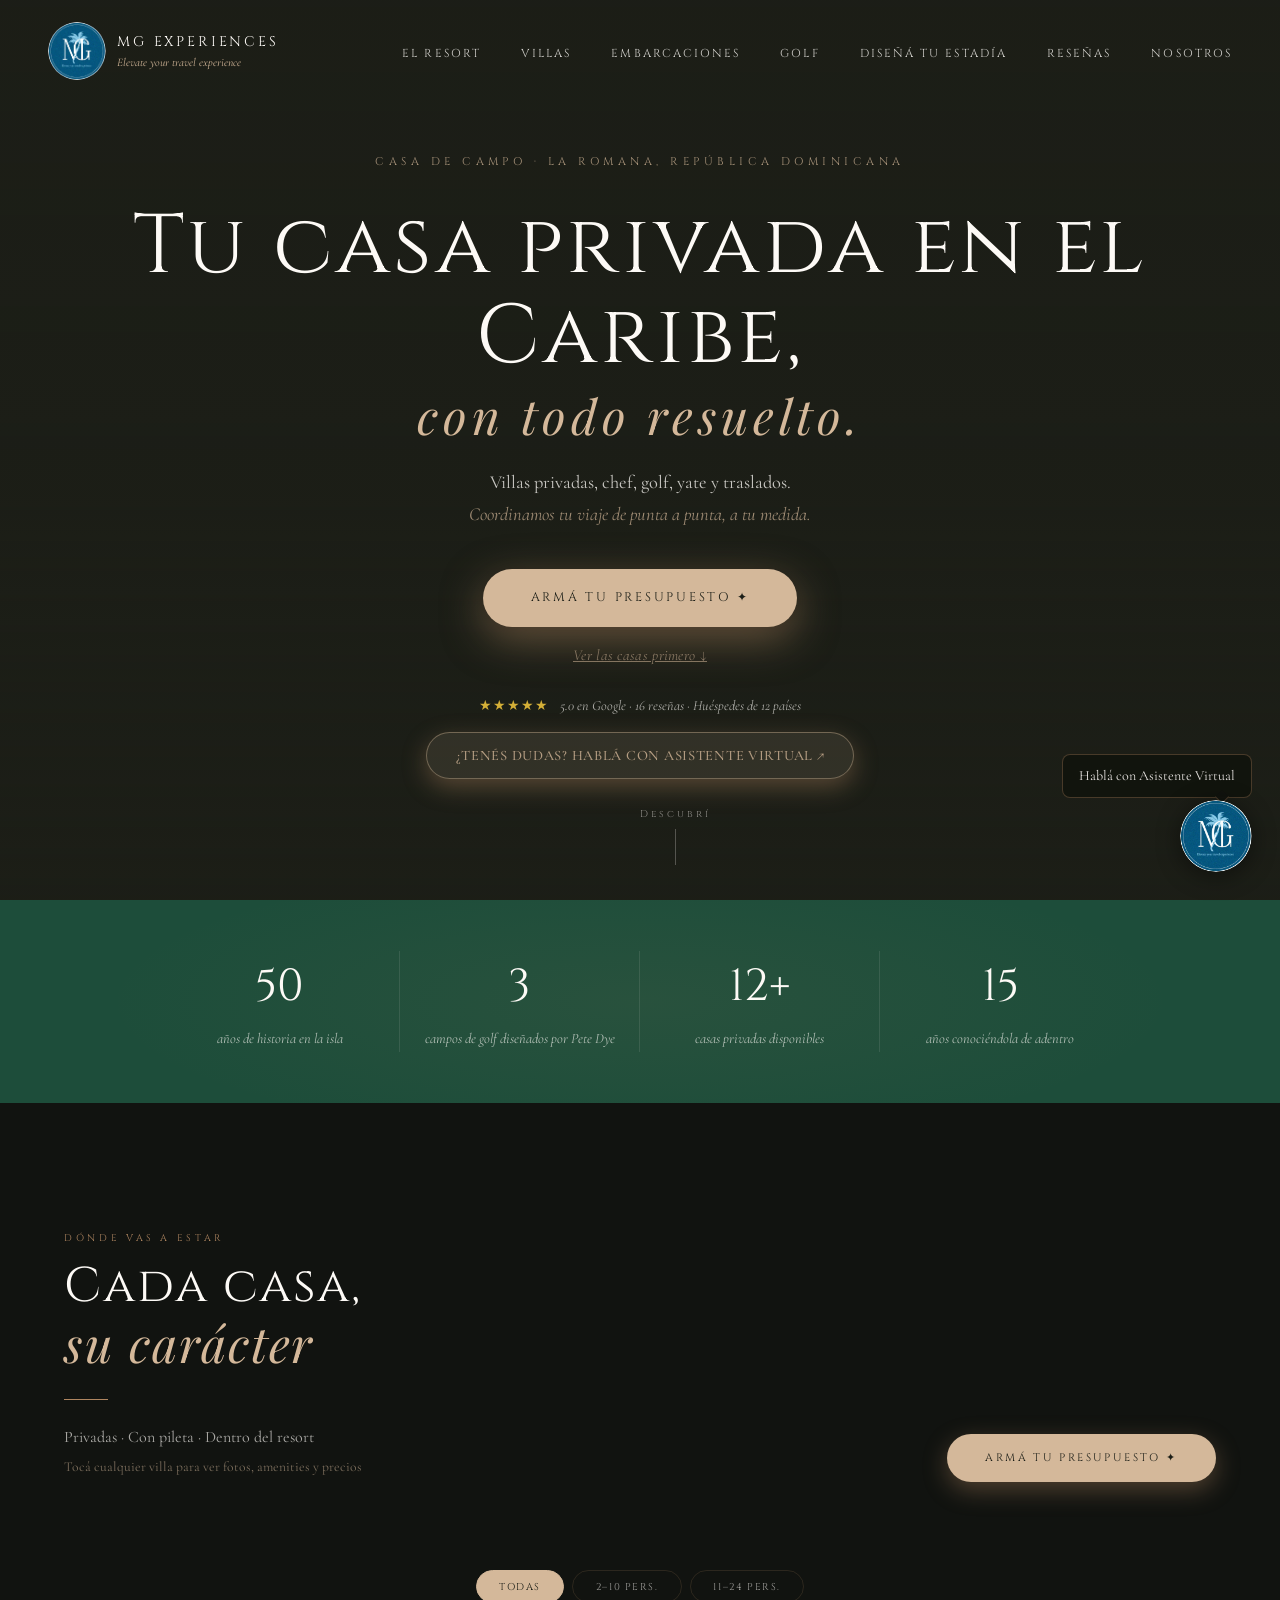
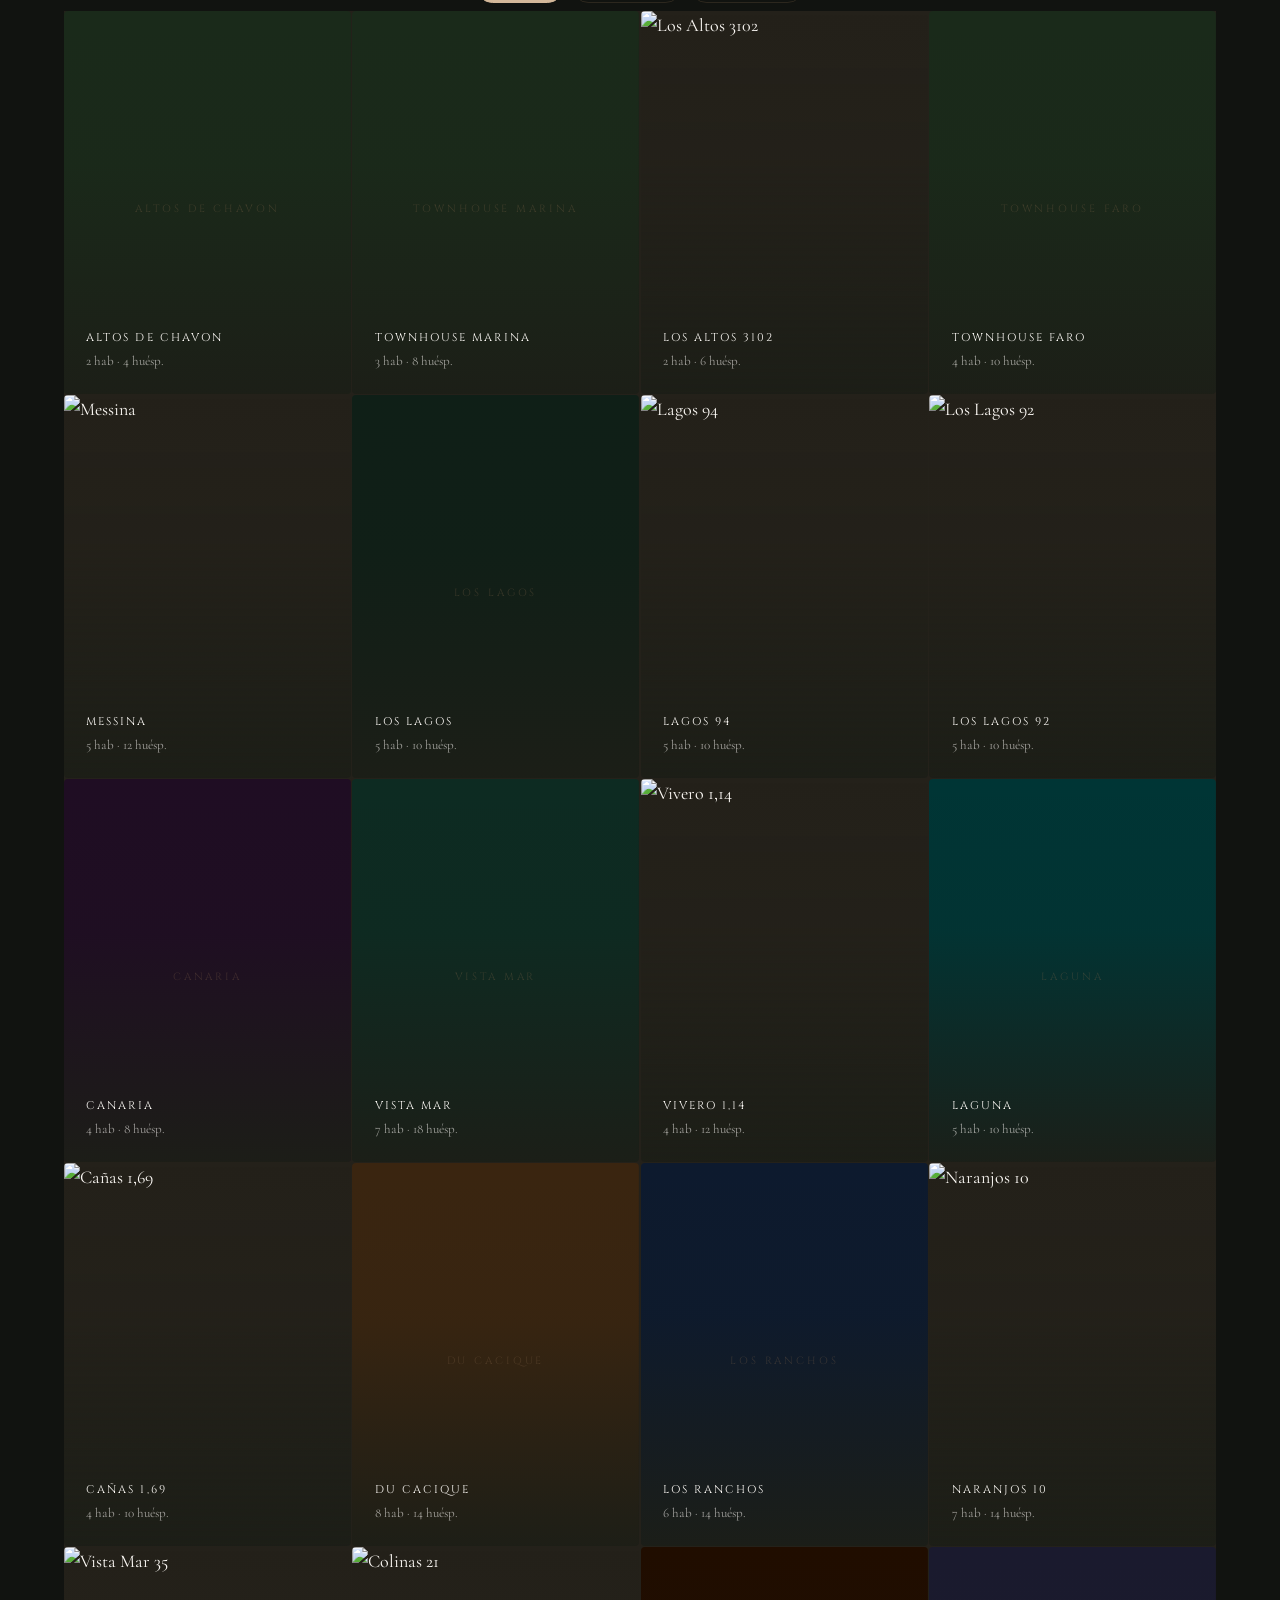
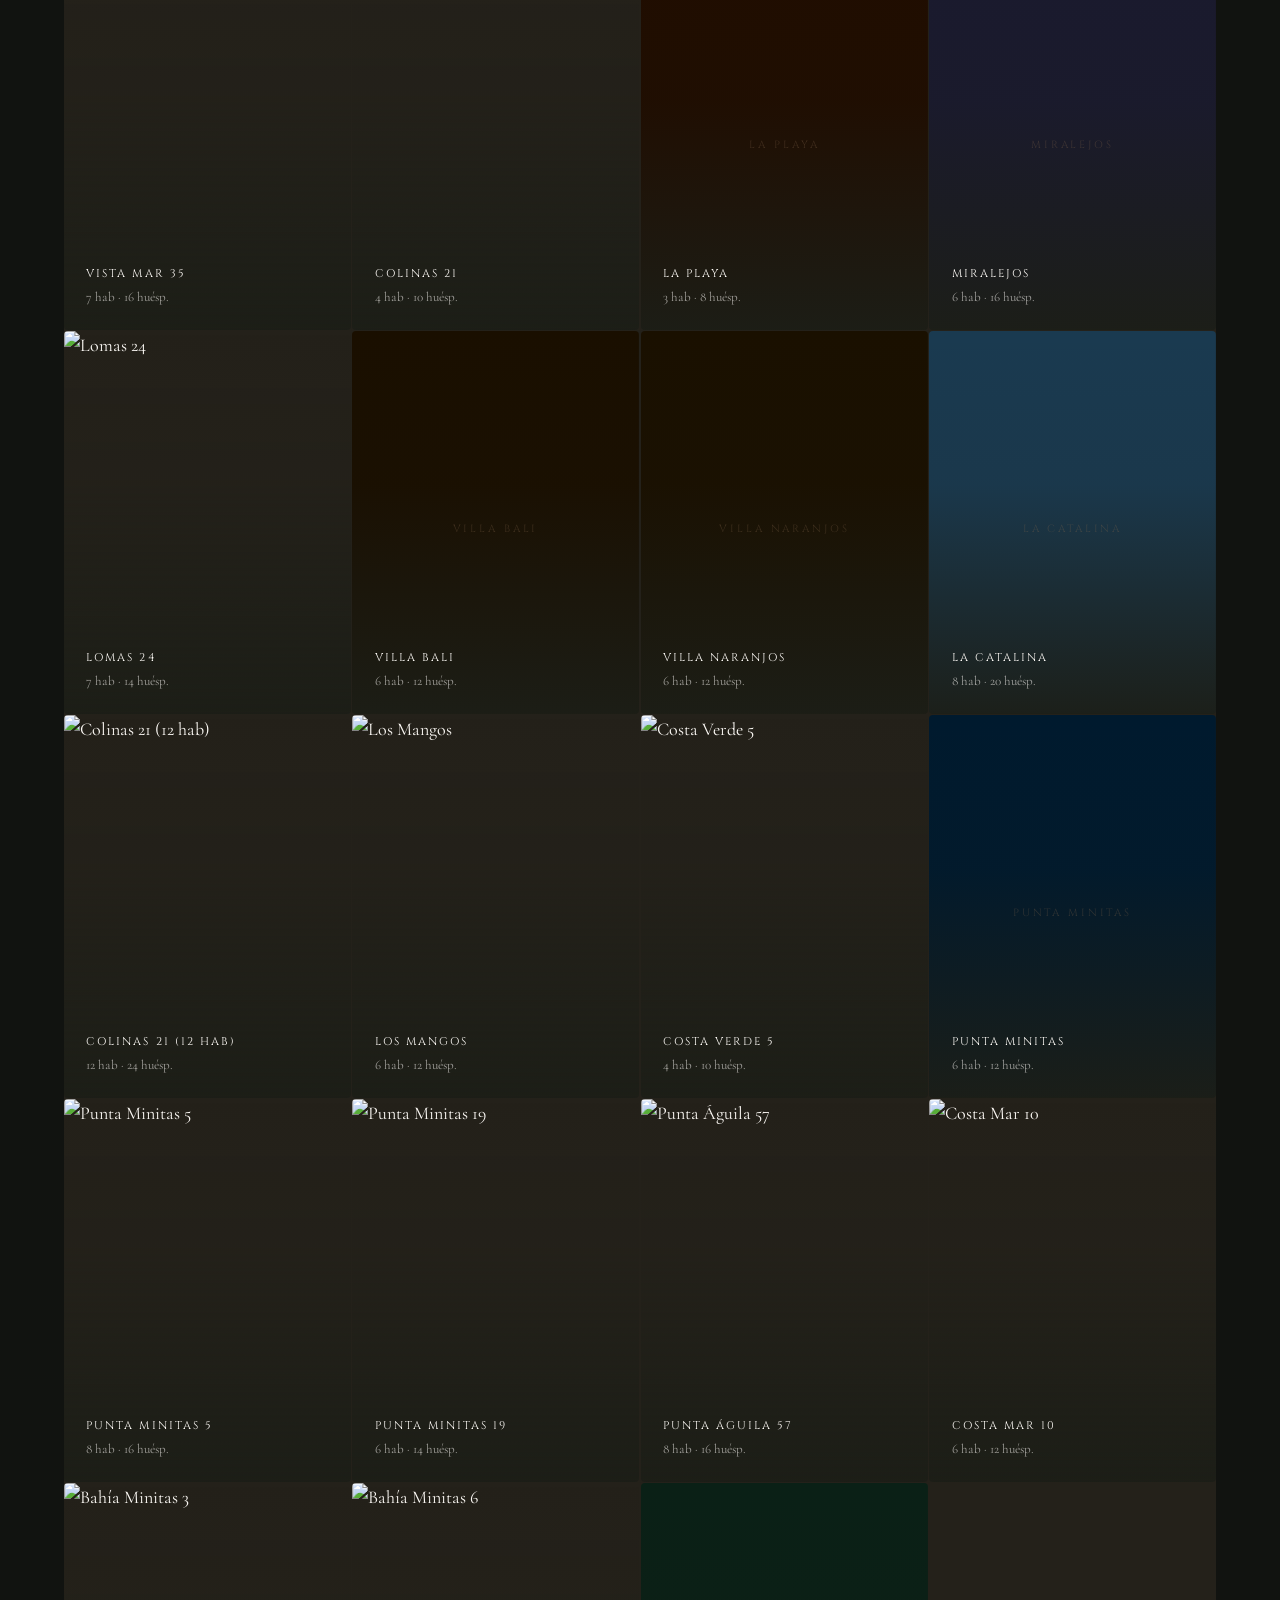
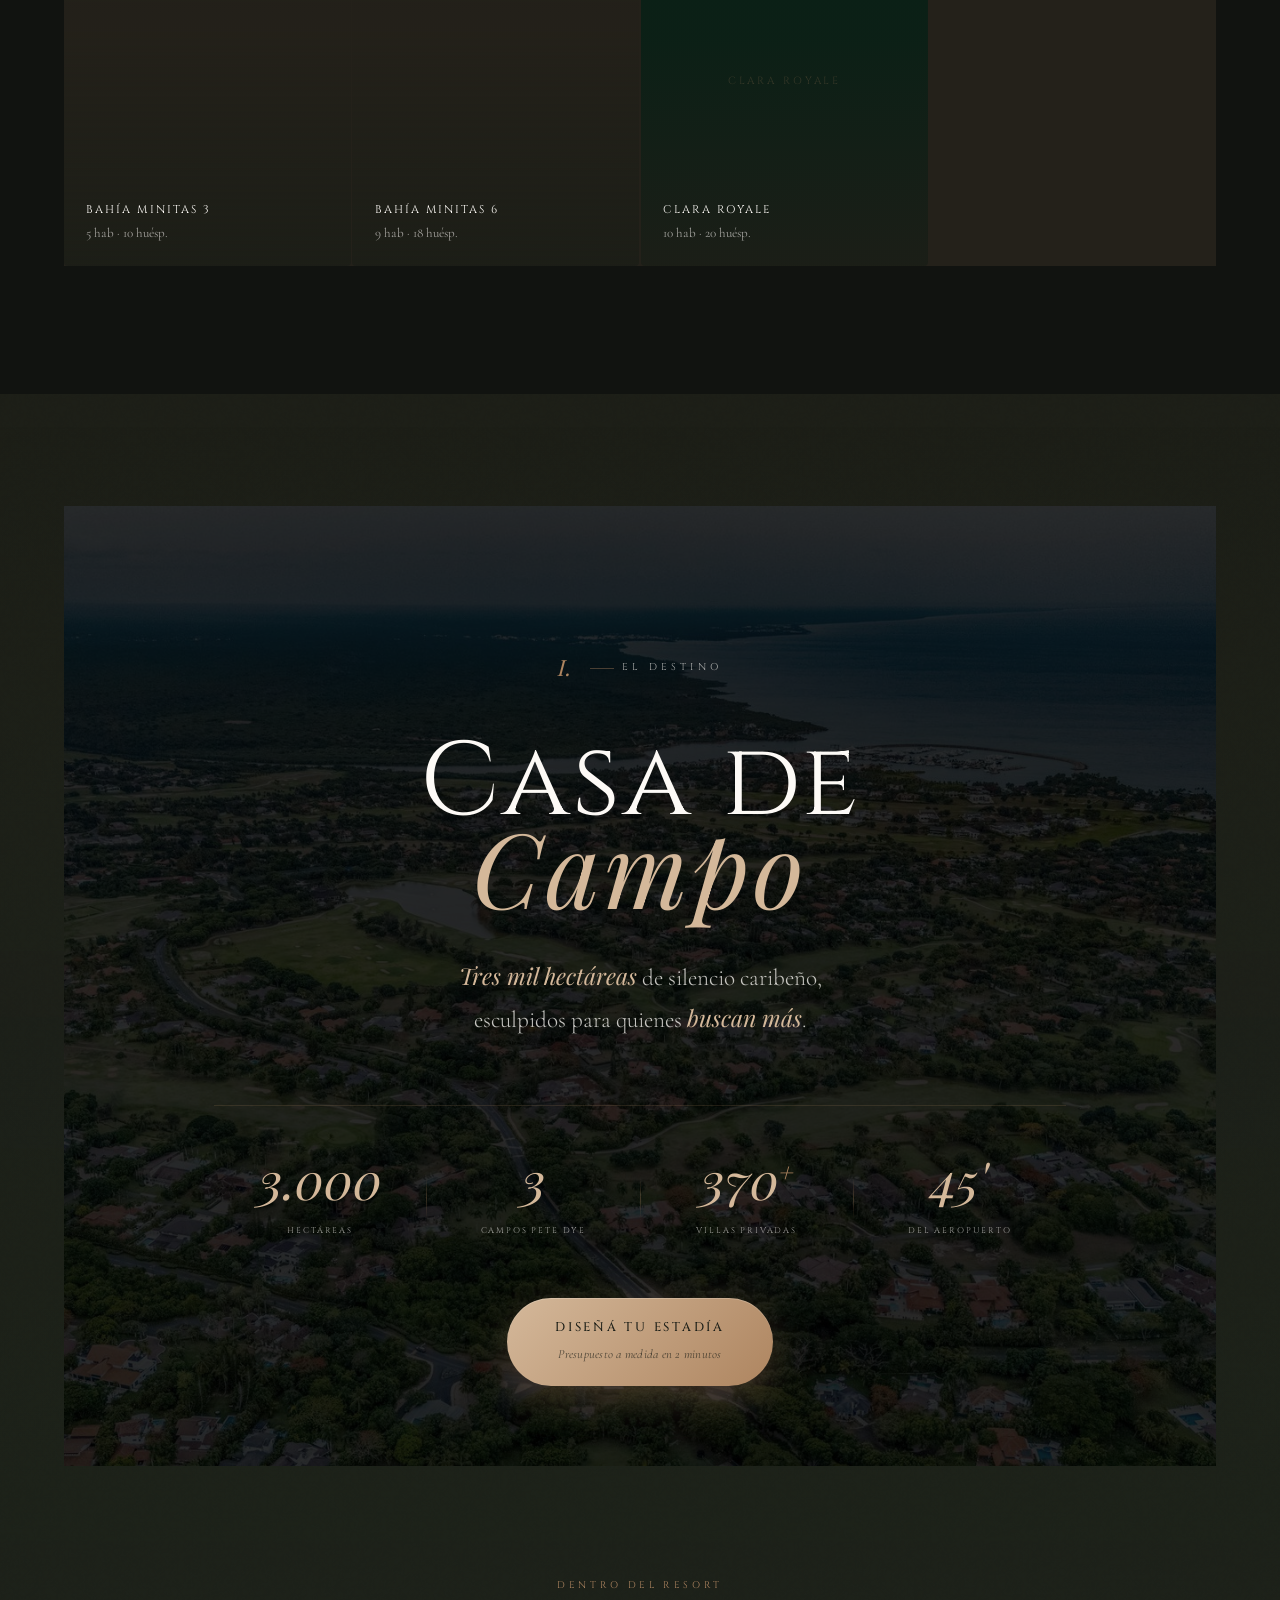
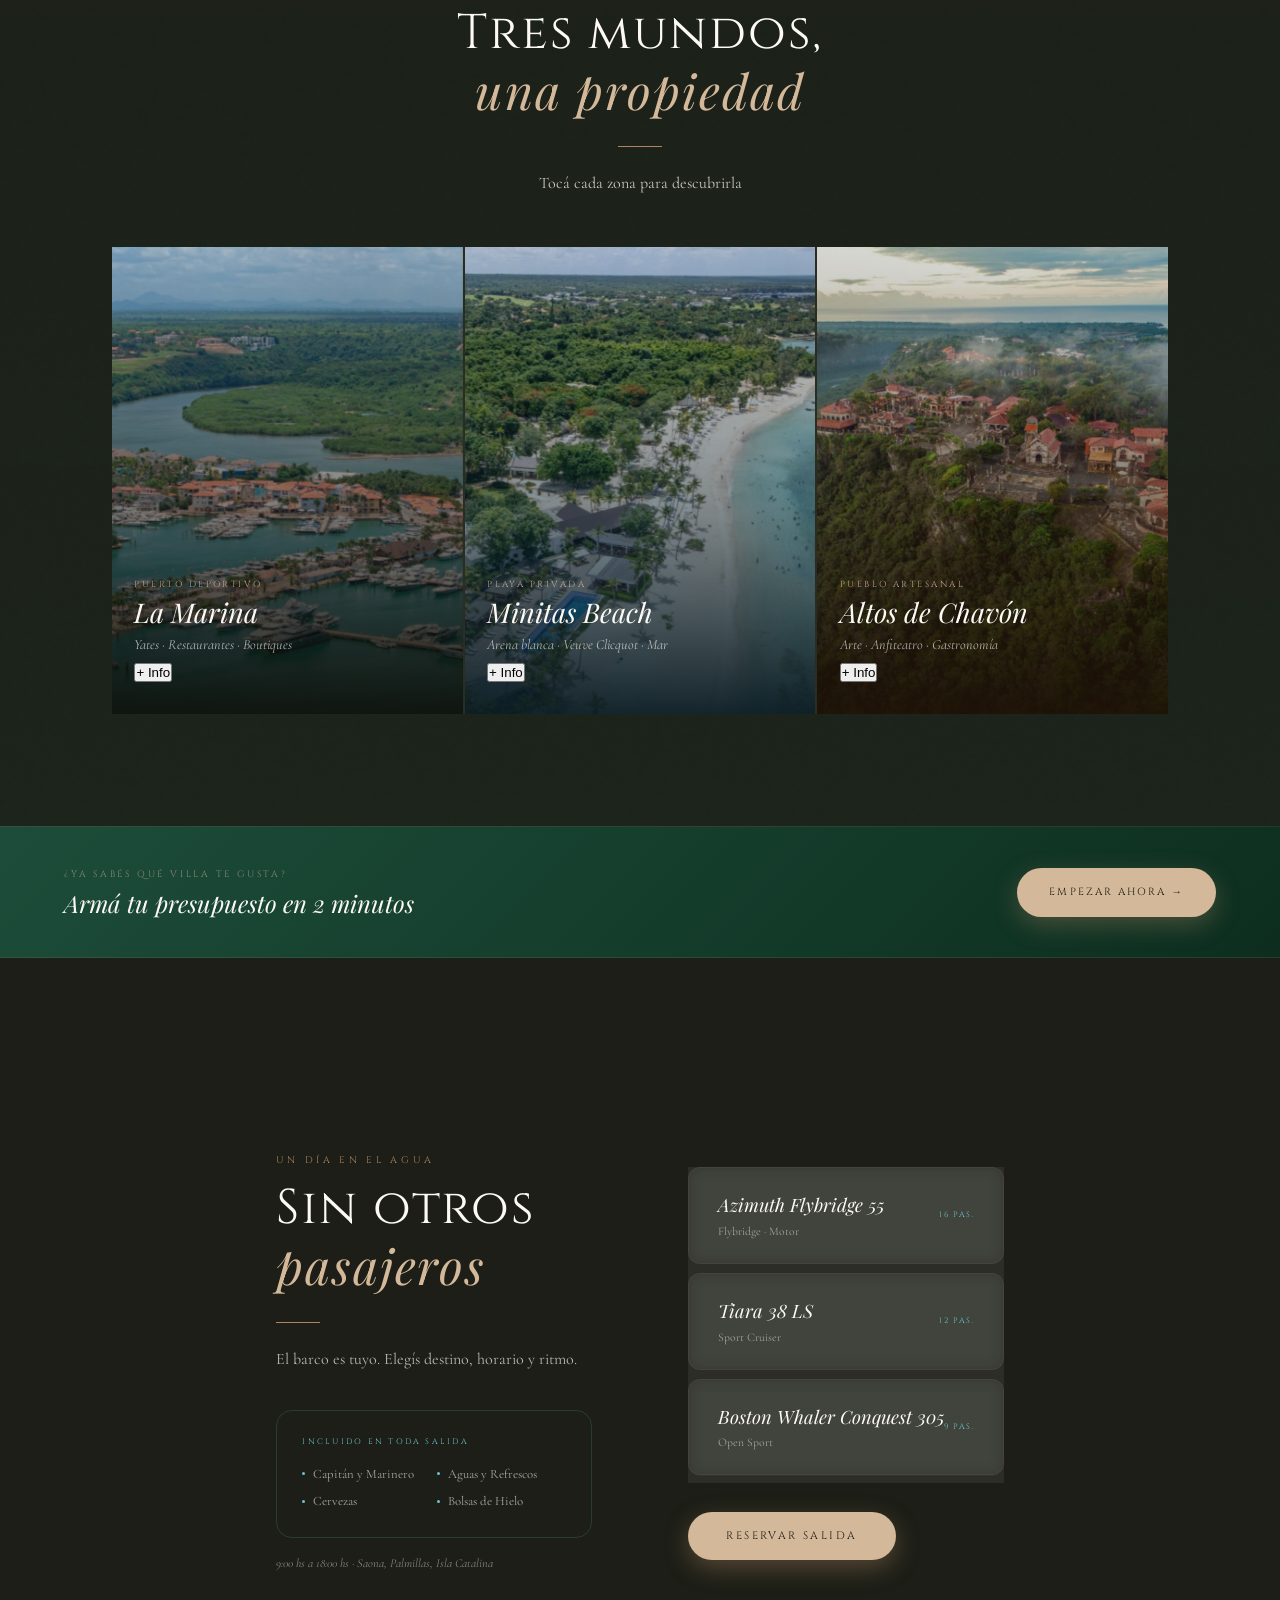
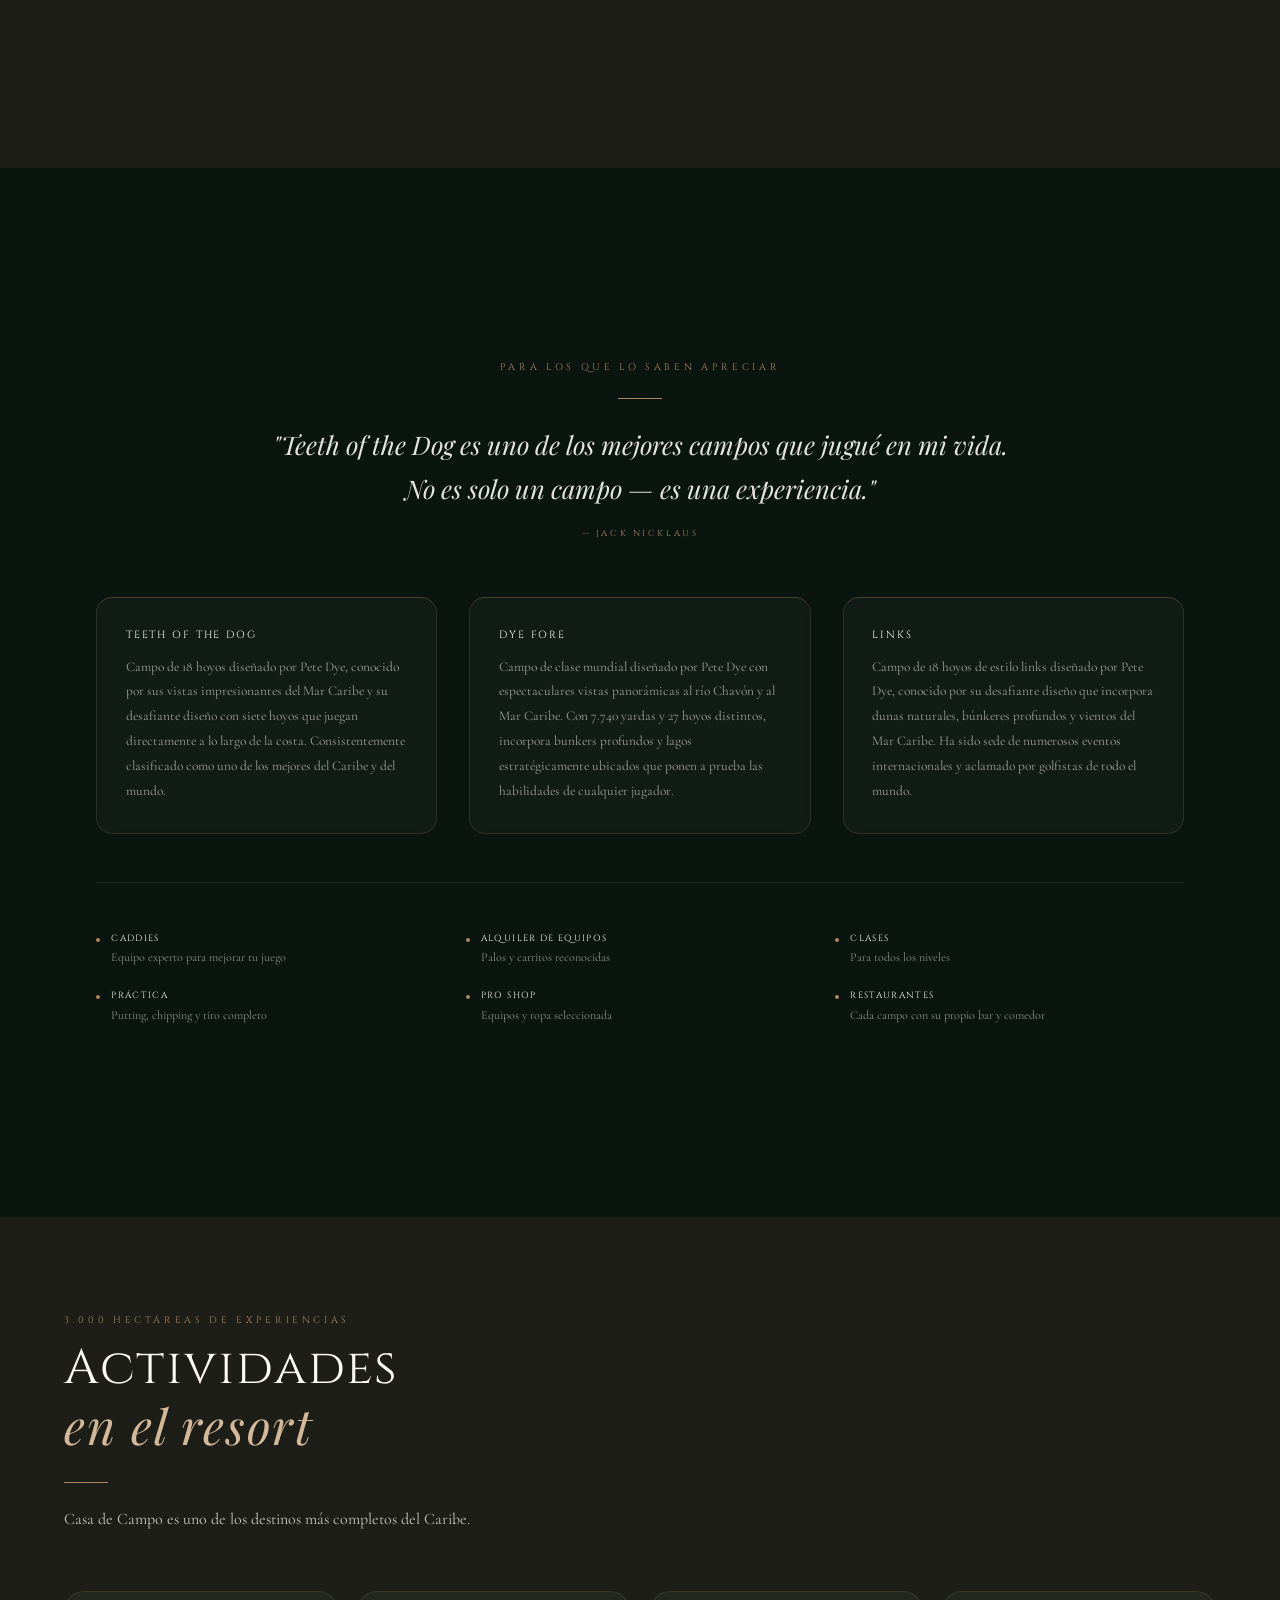
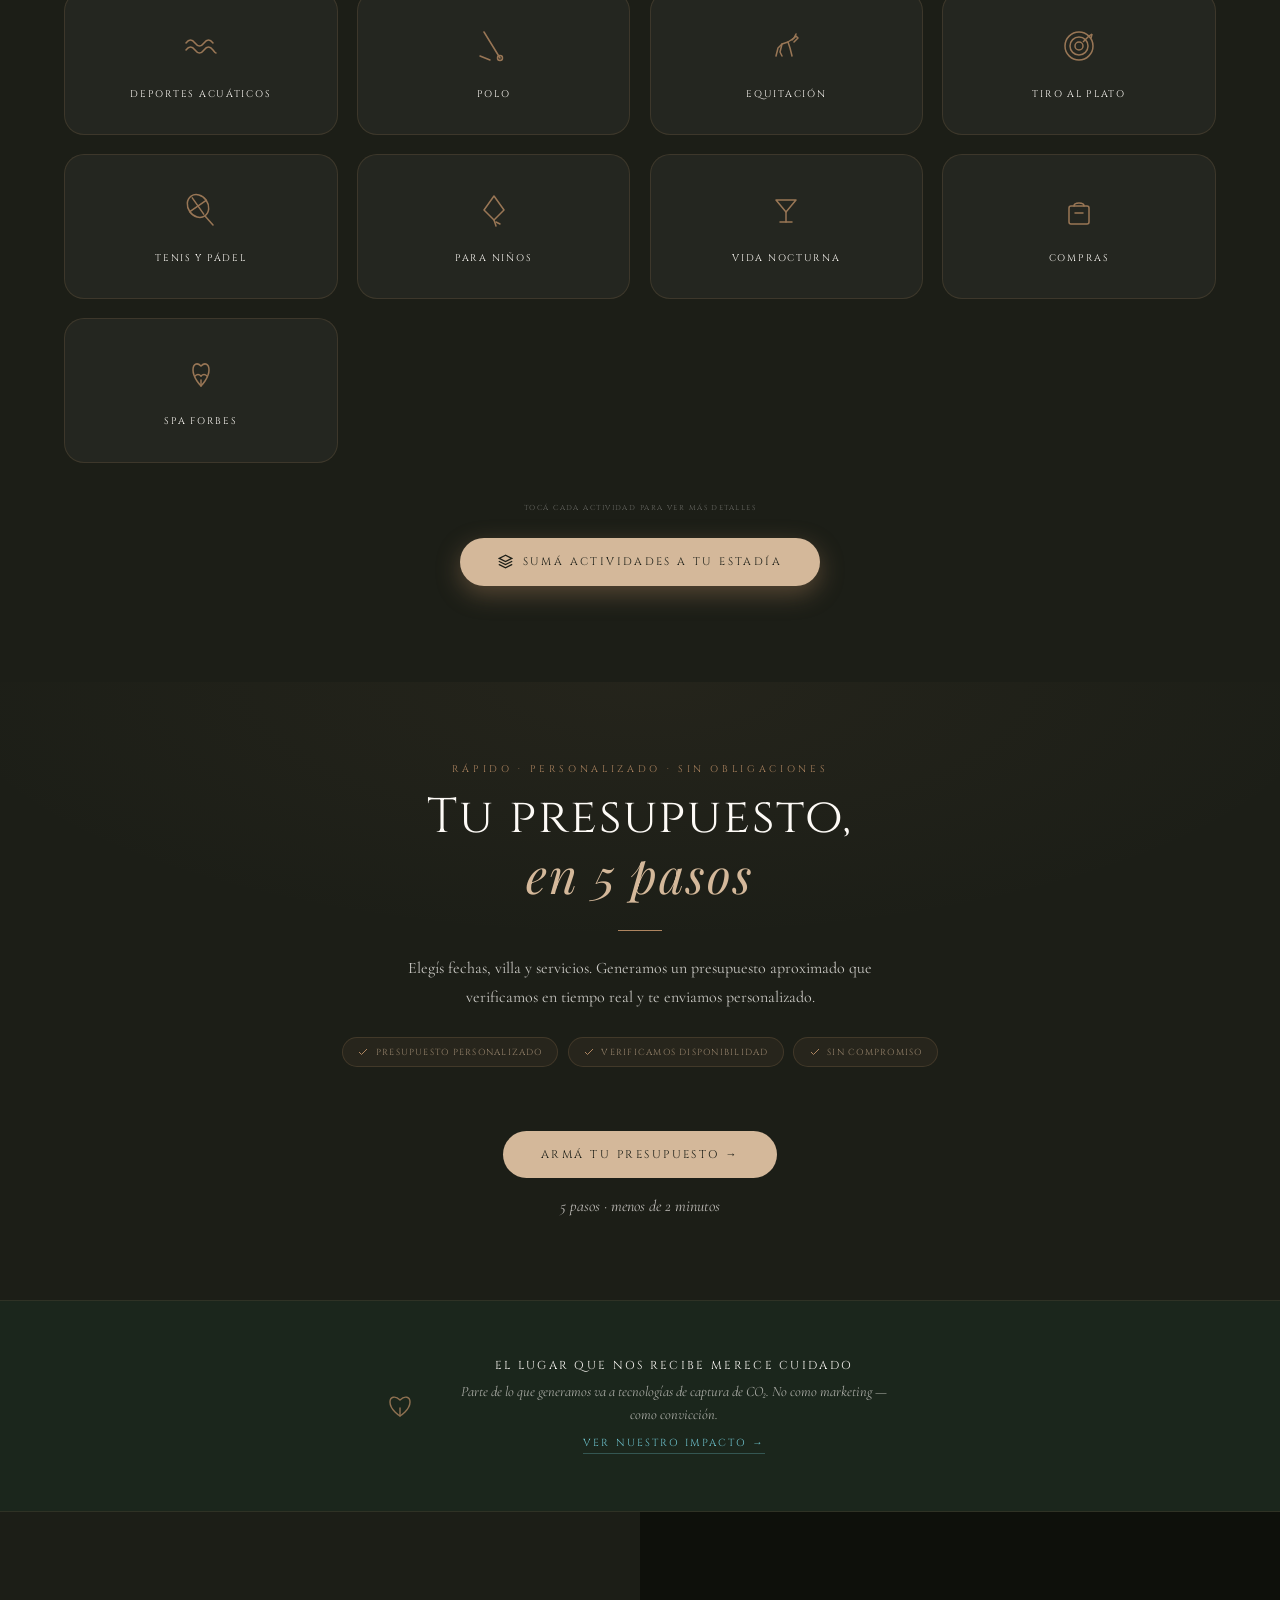
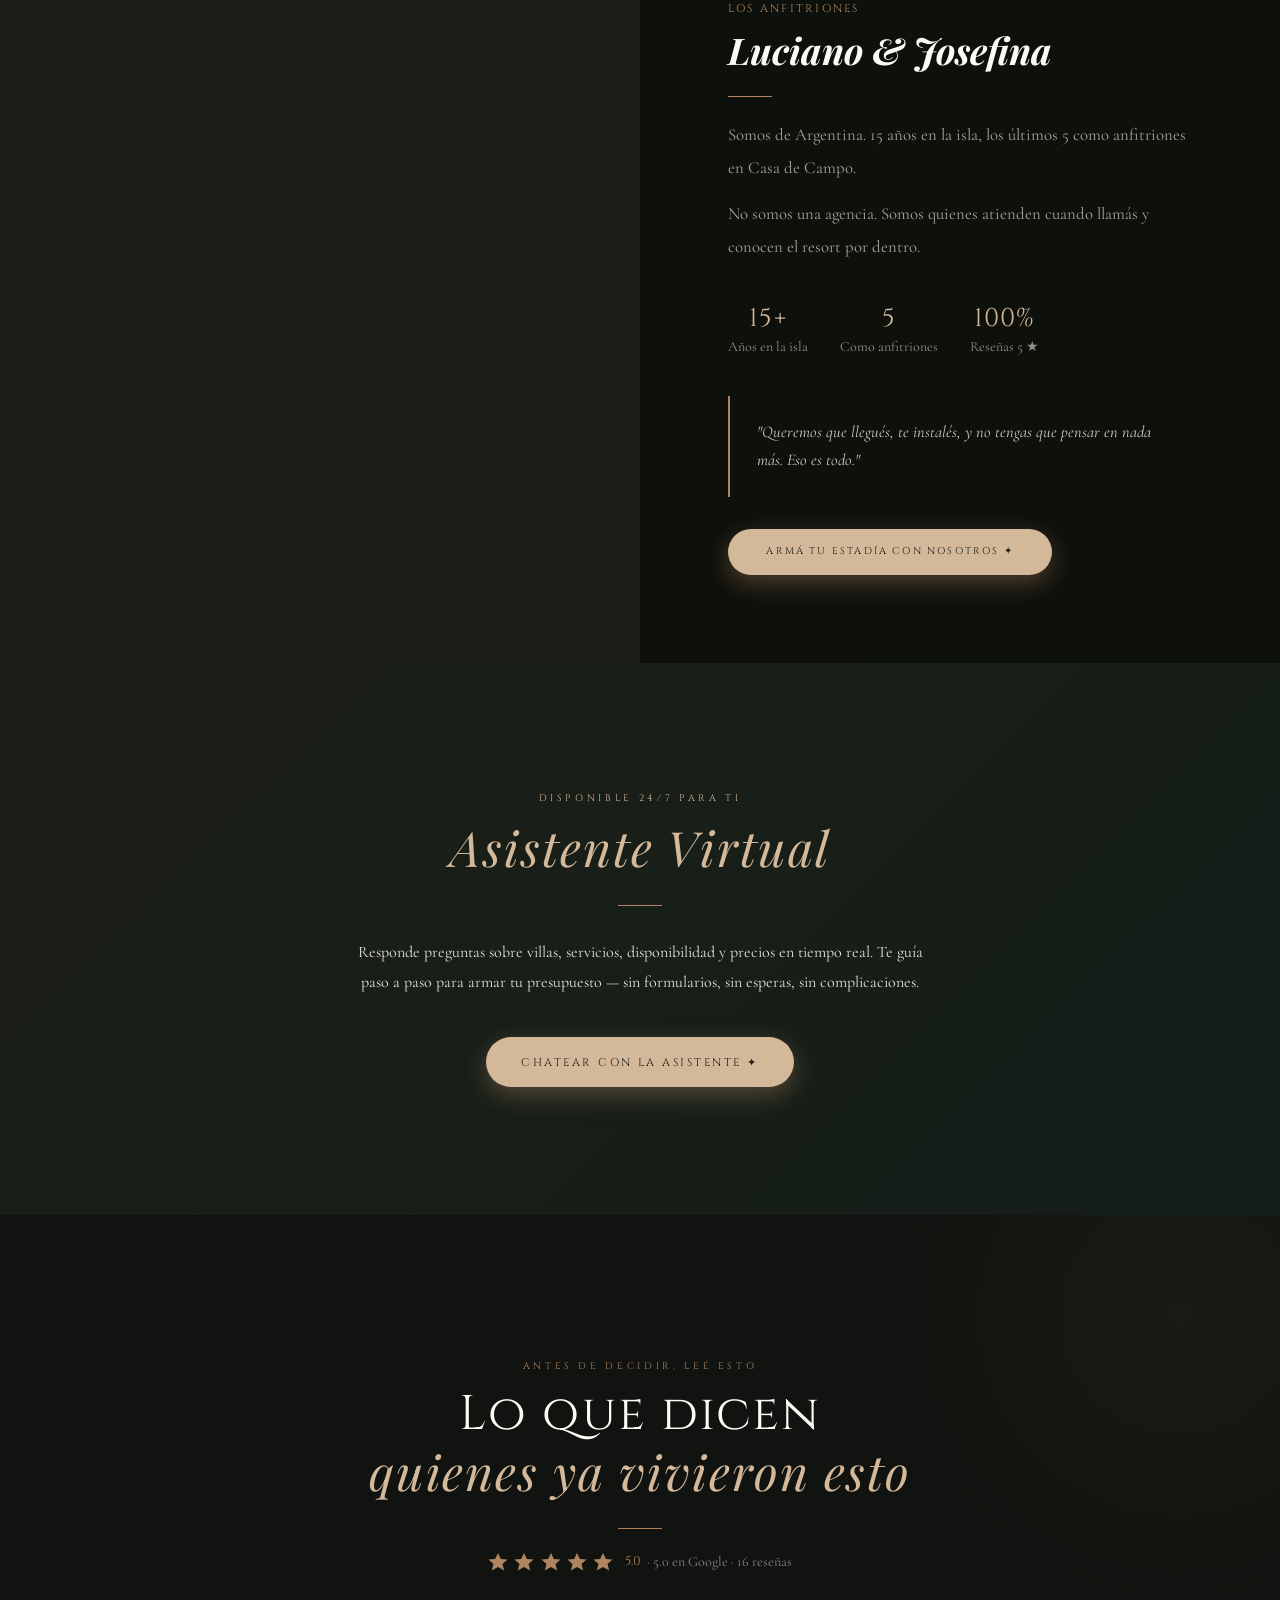
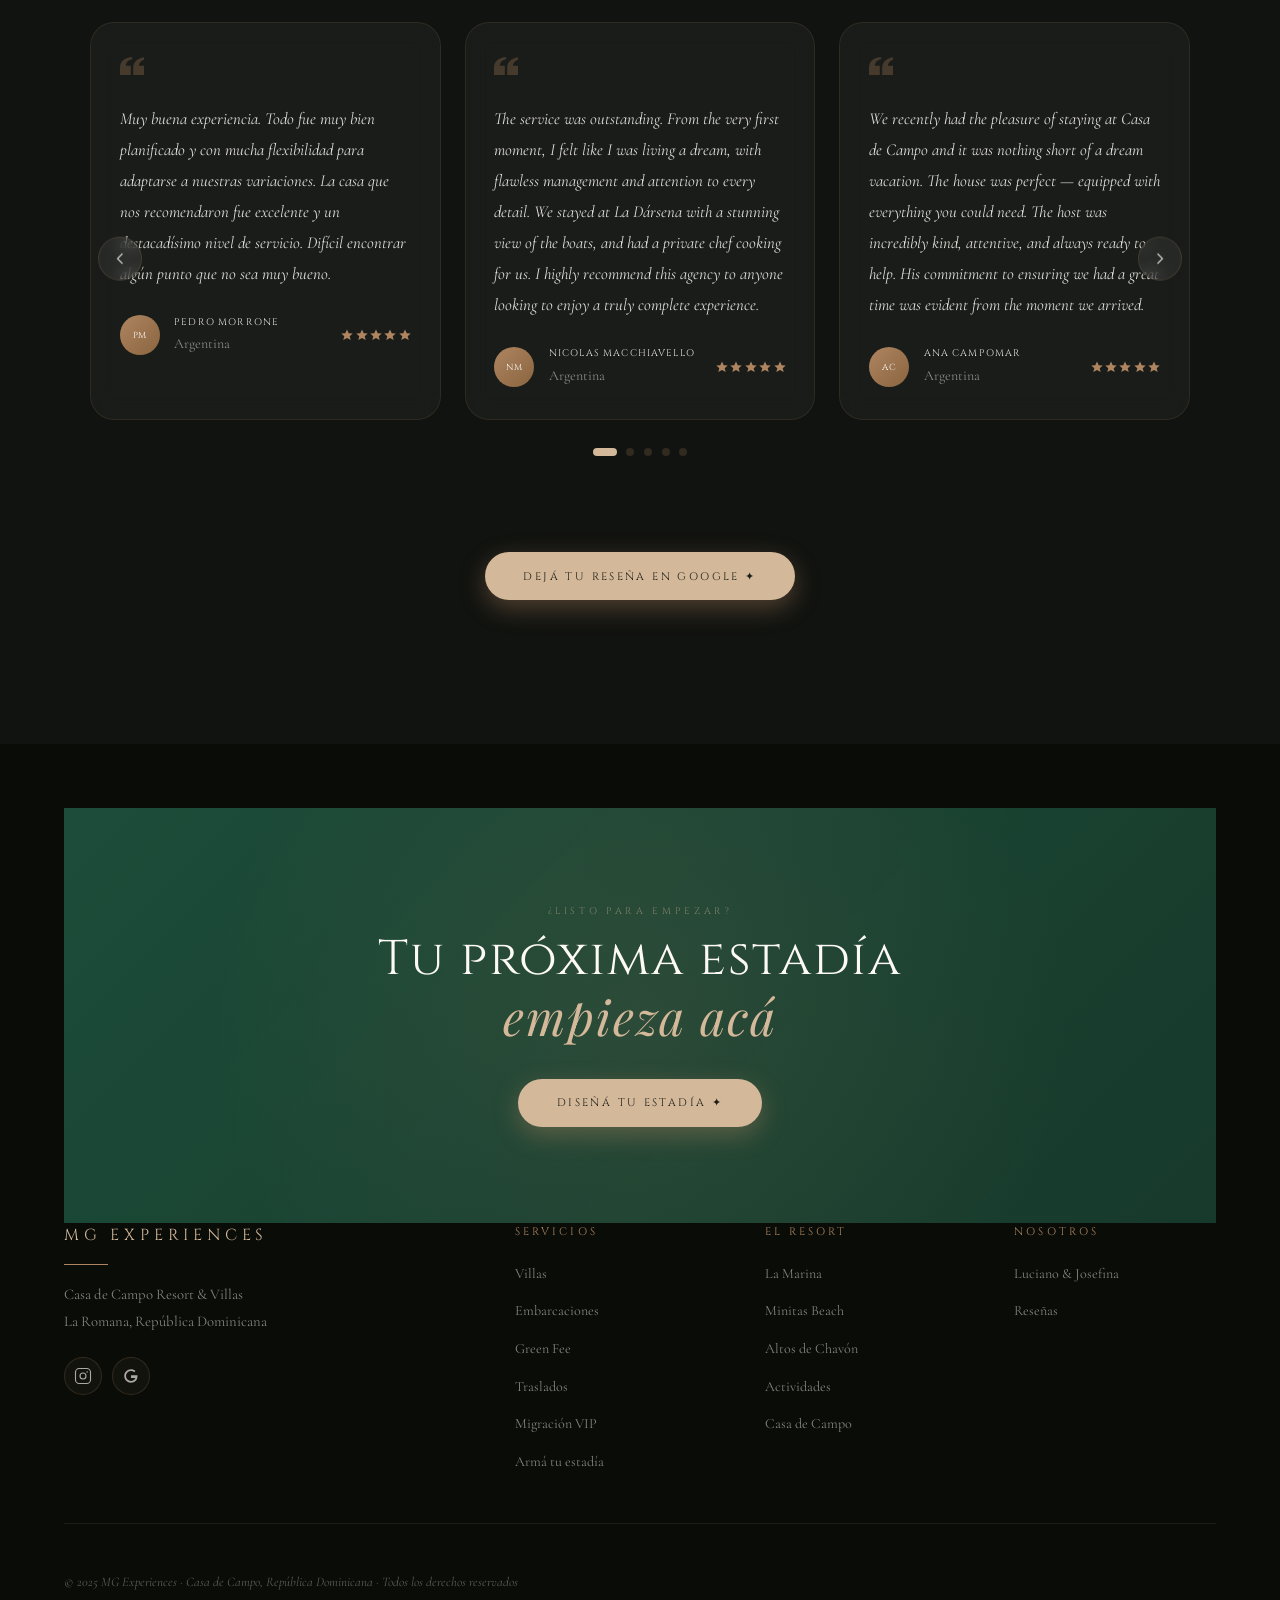
==== index.html @ 8d5a2802 "Presupuesto en pantalla completa separada de la web - El configurador abre como pantalla aparte (tod" ====
<!DOCTYPE html>
<html lang="es">
<head>
<meta charset="UTF-8">
<meta name="viewport" content="width=device-width, initial-scale=1.0, maximum-scale=1.0, user-scalable=no">

<!-- Google tag (gtag.js) -->
<script async src="https://www.googletagmanager.com/gtag/js?id=G-HB14Z10X8B"></script>
<script>
  window.dataLayer = window.dataLayer || [];
  function gtag(){dataLayer.push(arguments);}
  gtag('js', new Date());

  gtag('config', 'G-HB14Z10X8B');
</script>
<!-- End Google tag -->

<meta name="description" content="Villas privadas, embarcaciones, traslados premium y experiencias a medida en Casa de Campo Resort, República Dominicana. Tu hogar en el Caribe, sin itinerarios.">
<title>MG Experiences — Villas privadas en Casa de Campo, República Dominicana</title>

<!-- Meta Pixel Code -->
<script>
!function(f,b,e,v,n,t,s)
{if(f.fbq)return;n=f.fbq=function(){n.callMethod?
n.callMethod.apply(n,arguments):n.queue.push(arguments)};
if(!f._fbq)f._fbq=n;n.push=n;n.loaded=!0;n.version='2.0';
n.queue=[];t=b.createElement(e);t.async=!0;
t.src=v;s=b.getElementsByTagName(e)[0];
s.parentNode.insertBefore(t,s)}(window, document,'script',
'https://connect.facebook.net/en_US/fbevents.js');
fbq('init', '1703217240994709');
fbq('track', 'PageView');
</script>
<noscript><img height="1" width="1" style="display:none"
src="https://www.facebook.com/tr?id=1703217240994709&ev=PageView&noscript=1" /></noscript>
<!-- End Meta Pixel Code -->

<link rel="preconnect" href="https://fonts.googleapis.com">
<link rel="preconnect" href="https://fonts.gstatic.com" crossorigin>
<link href="https://fonts.googleapis.com/css2?family=Cinzel:wght@400;500&family=Cormorant+Garamond:ital,wght@0,300;0,400;1,300;1,400&family=Playfair+Display:ital,wght@0,400;1,400&display=swap" rel="stylesheet">
<style>
*{margin:0;padding:0;box-sizing:border-box}
html{scroll-behavior:smooth}
:root{
  --v:#AE8560;--vl:#D4B89A;--vd:#8A6540;
  --g:#1D4D3A;--gm:#2E6B50;
  --teal:#6DC3CD;
  --bk:#1C1E17;--wh:#FDFAF6;
  --sand:#111310;
}
body{background:var(--bk);color:var(--wh);font-family:'Cormorant Garamond',Georgia,serif;font-size:18px;line-height:1.6;overflow-x:hidden}

/* ── NAV ── */
nav{position:fixed;top:0;left:0;right:0;z-index:200;display:flex;align-items:center;justify-content:space-between;padding:1.4rem 3rem;transition:all .5s}
nav.solid{background:rgba(28,30,23,.85);backdrop-filter:saturate(180%) blur(20px);border-bottom:.5px solid rgba(174,133,96,.18);padding:1rem 3rem}
.nlinks{display:flex;gap:2.5rem;list-style:none}
.nlinks a{font-family:'Cinzel',serif;font-size:.72rem;letter-spacing:.18em;color:rgba(253,250,246,.8);text-decoration:none;transition:color .3s;text-transform:uppercase}
.nlinks a:hover{color:var(--vl)}
.logo{display:flex;align-items:center;gap:.7rem;text-decoration:none}
.logo-n{font-family:'Cinzel',serif;font-size:.88rem;letter-spacing:.2em;color:var(--wh);display:block}
.logo-t{font-family:'Cormorant Garamond',serif;font-style:italic;font-size:.72rem;color:var(--vl);display:block}
.nwa{font-family:'Cinzel',serif;font-size:.64rem;letter-spacing:.2em;text-transform:uppercase;color:var(--bk);background:var(--vl);padding:.65rem 1.6rem;text-decoration:none;transition:all .3s;border:none;cursor:pointer}
.nwa:hover{background:var(--wh)}

/* ── HERO ── */
.hero{position:relative;height:100vh;min-height:680px;display:flex;align-items:center;justify-content:center;text-align:center;overflow:hidden}
.hbg{position:absolute;inset:0;background:url('https://img1.wsimg.com/isteam/ip/28e700c9-c37b-485d-b636-01fcfc9acb86/iStock-475654823-4f7d479.jpg') center/cover no-repeat;transform:scale(1.06);animation:zo 9s ease forwards}
@keyframes zo{to{transform:scale(1)}}
.hov{position:absolute;inset:0;background:linear-gradient(to bottom,rgba(28,30,23,.3) 0%,rgba(28,30,23,.45) 55%,rgba(28,30,23,.92) 100%)}
.hb{position:relative;z-index:2;padding:0 2rem}
.hpre{font-family:'Cinzel',serif;font-size:.7rem;letter-spacing:.4em;color:rgba(212,184,154,.75);margin-bottom:2rem;text-transform:uppercase;animation:fu .9s ease .4s both}
.hh1{font-family:'Cinzel',serif;font-weight:400;font-size:clamp(2.8rem,6.5vw,6rem);line-height:1.08;letter-spacing:.04em;color:var(--wh);animation:fu .9s ease .6s both}
.hh1 em{display:block;font-family:'Playfair Display',serif;font-style:italic;font-weight:400;color:var(--vl);font-size:.58em;letter-spacing:.1em;margin-top:.4rem}
.hsub{font-size:clamp(.95rem,1.6vw,1.15rem);color:rgba(253,250,246,.77);max-width:520px;margin:1.6rem auto 2.4rem;line-height:1.75;animation:fu .9s ease .8s both}
.hbtns{display:flex;gap:1rem;justify-content:center;flex-wrap:wrap;animation:fu .9s ease 1s both}
.btn{font-family:'Cinzel',serif;font-size:.68rem;letter-spacing:.22em;text-transform:uppercase;padding:.95rem 2.4rem;text-decoration:none;transition:all .45s cubic-bezier(.25,.46,.45,.94);display:inline-block;cursor:pointer;border:none;border-radius:100px}
.bf{color:var(--bk);background:var(--vl);box-shadow:0 8px 24px rgba(174,133,96,.4)}
.bf:hover{background:var(--wh);transform:translateY(-2px);box-shadow:0 14px 36px rgba(174,133,96,.55)}
.bo{color:var(--wh);background:transparent;border:1px solid rgba(253,250,246,.38)}
.bo:hover{border-color:var(--wh);background:rgba(253,250,246,.06)}

/* Hero CTA — primary action emphasis */
.hbtns .bf{position:relative;overflow:hidden;font-size:.72rem;padding:1.1rem 2.6rem}
.hbtns .bf::after{
  content:'';position:absolute;inset:0;
  background:linear-gradient(135deg,transparent 0%,rgba(255,255,255,.4) 50%,transparent 100%);
  transform:translateX(-100%);
  animation:shine 3.5s ease-in-out 2s infinite;
}
@keyframes shine{
  0%{transform:translateX(-100%)}
  50%,100%{transform:translateX(100%)}
}

/* ── HERO IMPROVEMENTS ── */
.hero-primary-cta{
  font-size:.78rem !important;
  padding:1.2rem 3rem !important;
  letter-spacing:.22em;
  box-shadow:0 12px 40px rgba(174,133,96,.5), 0 2px 8px rgba(0,0,0,.3) !important;
  position:relative;
  overflow:hidden;
}
.hero-primary-cta:hover{
  transform:translateY(-3px) scale(1.02) !important;
  box-shadow:0 20px 50px rgba(174,133,96,.6), 0 4px 12px rgba(0,0,0,.4) !important;
}

.hero-social-proof{
  display:flex;
  align-items:center;
  justify-content:center;
  gap:.7rem;
  margin-top:1.6rem;
}

.hero-sp-stars{
  color:#D4AF37;
  font-size:.85rem;
  letter-spacing:.08em;
}

.hero-sp-text{
  font-family:'Cormorant Garamond',serif;
  font-style:italic;
  font-size:.88rem;
  color:rgba(253,250,246,.65);
}

.hero-secondary-link{
  margin-top:.9rem;
}

.hero-ghost-link{
  background:none;
  border:none;
  cursor:pointer;
  font-family:'Cormorant Garamond',serif;
  font-style:italic;
  font-size:.95rem;
  color:rgba(212,184,154,.55);
  transition:color .3s;
  padding:0;
  letter-spacing:.02em;
}

.hero-ghost-link:hover{
  color:rgba(212,184,154,.9);
}

/* ── INTER-SECTION CTA STRIP ── */
.cta-strip{
  background:linear-gradient(135deg,var(--g) 0%,#0d2e1f 100%);
  padding:2.5rem 4rem;
  border-top:.5px solid rgba(174,133,96,.15);
  border-bottom:.5px solid rgba(174,133,96,.15);
}

.cta-strip-inner{
  max-width:1200px;
  margin:0 auto;
  display:flex;
  align-items:center;
  justify-content:space-between;
  gap:2rem;
}

.cta-strip-eyebrow{
  font-family:'Cinzel',serif;
  font-size:.58rem;
  letter-spacing:.3em;
  color:rgba(212,184,154,.6);
  text-transform:uppercase;
  margin-bottom:.4rem;
}

.cta-strip-title{
  font-family:'Playfair Display',serif;
  font-style:italic;
  font-size:1.5rem;
  color:var(--wh);
  line-height:1.2;
}

.cta-strip-btn{
  font-family:'Cinzel',serif;
  font-size:.65rem;
  letter-spacing:.2em;
  text-transform:uppercase;
  color:var(--bk);
  background:var(--vl);
  padding:1rem 2rem;
  text-decoration:none;
  border-radius:100px;
  white-space:nowrap;
  flex-shrink:0;
  transition:all .4s cubic-bezier(.25,.46,.45,.94);
  box-shadow:0 8px 24px rgba(174,133,96,.35);
}

.cta-strip-btn:hover{
  background:var(--wh);
  transform:translateY(-2px);
  box-shadow:0 14px 36px rgba(174,133,96,.5);
}

@media(max-width:640px){
  .cta-strip{padding:1.5rem 1rem}
  .cta-strip-inner{flex-direction:column;align-items:flex-start;gap:1rem}
  .cta-strip-title{font-size:1.2rem}
  .cta-strip-btn{width:100%;text-align:center;padding:.95rem}
  .hero-social-proof{flex-direction:column;gap:.3rem}
  .hero-sp-text{font-size:.85rem;text-align:center}
  .hero-primary-cta{padding:1.1rem 1.8rem !important;font-size:.75rem !important;width:min(300px,88vw);text-align:center}
  .hero-ghost-link{font-size:.85rem}
  
  /* Sections padding */
  .sec{padding:5rem 1.2rem}
  .villas{padding:5rem 1.2rem}
  .config{padding:6rem 1.2rem}
  .resort-section{padding:5rem 1.2rem}
  
  /* Remove max-width from inner containers */
  .vh{max-width:none !important;margin:0 auto 3rem !important;padding:0 !important}
  .vg{max-width:none !important;margin:0 !important}
  .vfilt{max-width:none !important;margin:0 !important}
  .config-inner{max-width:none !important;margin:0 !important}
  .rs-inner{max-width:none !important}
  .rs-head{max-width:none !important;margin:0 !important}
  .bi{max-width:none !important}
  
  /* Headers */
  .config-head .rule{width:35px}
  .lbl{font-size:.65rem;margin-bottom:.6rem}
  .bigt{font-size:clamp(1.65rem,5.5vw,2.4rem)}
  .prose{font-size:1rem;line-height:1.7}
  
  /* ── CONFIGURADOR MOBILE IMPROVEMENTS ── */
  .cpanel{padding:1.8rem 1.2rem;gap:1.2rem}
  .cpanel-title{font-size:1.4rem;margin-bottom:.8rem}
  .cpanel-sub{font-size:.85rem;margin-bottom:1.8rem}
  .config-trust-badges{gap:.4rem;margin-top:1rem}
  .ctb{font-size:.48rem;padding:.35rem .7rem}
  
  /* Steps bar mobile */
  .steps-bar{gap:0;margin-bottom:2.5rem;overflow-x:auto;padding-bottom:.8rem}
  .step-item{flex-shrink:0}
  .step-dot{width:28px;height:28px;font-size:.56rem}
  .step-label{font-size:.52rem;margin-left:.4rem}
  .step-line{width:25px;margin:0 .4rem;flex-shrink:0}
  
  /* Calendar mobile */
  .cal-wrap{max-width:100%}
  .cal-fields{gap:.6rem}
  .cal-field{padding:.8rem 1rem;font-size:.95rem}
  .cal-flabel{font-size:.58rem;margin-bottom:.25rem}
  .cal-fval{font-size:.95rem}
  .cal-drop{padding:1rem}
  
  /* Guests mobile */
  .guest-row{gap:1rem;margin:0 auto 1.5rem}
  .guest-btn{width:48px;height:48px;font-size:1.3rem}
  .guest-num{font-size:2.2rem}
  .guest-label{font-size:.8rem;margin-top:.2rem}
  
  /* Villa selector mobile */
  .villa-sel-grid{grid-template-columns:1fr;gap:.8rem;margin-bottom:1.5rem}
  .villa-opt{padding:1.2rem;border-radius:12px}
  .vo-name{font-size:.65rem;margin-bottom:.25rem}
  .vo-spec{font-size:.8rem;margin-bottom:.3rem}
  .vo-price{font-size:.88rem}
  .filter-note{font-size:.85rem;margin-bottom:1.2rem}
  
  /* Service options mobile */
  .svc-opts{grid-template-columns:1fr;gap:.8rem;margin-bottom:1.5rem}
  .svc-opt{padding:1.2rem 1.4rem;gap:.8rem;border-radius:12px}
  .svc-opt-name{font-size:.64rem;margin-bottom:.2rem}
  .svc-opt-desc{font-size:.82rem}
  .svc-opt-price{font-size:.82rem;margin-top:.25rem}
  
  /* Summary mobile */
  .summary-box{padding:1.5rem;margin-bottom:1.5rem;border-radius:12px}
  .summary-title{font-size:.65rem;margin-bottom:1.2rem}
  .summary-line{padding:.4rem 0}
  .sl-name{font-size:.8rem}
  .sl-val{font-size:.88rem}
  .st-label{font-size:.64rem}
  .st-val{font-size:1.3rem}
  .st-note{font-size:.65rem;margin-top:.25rem}
  
  /* Nav buttons mobile */
  .cnav{gap:.8rem;margin-top:1.5rem}
  .cbtn-back{font-size:.62rem;padding:.6rem 0}
  .cbtn-next,.cbtn-wa{font-size:.62rem;padding:.9rem 1.2rem}
}

.scue{position:absolute;bottom:2.2rem;left:50%;transform:translateX(-50%);z-index:2;display:flex;flex-direction:column;align-items:center;gap:.4rem;animation:fu .9s ease 1.4s both}
.scue span{font-family:'Cinzel',serif;font-size:.62rem;letter-spacing:.3em;color:rgba(253,250,246,.5)}
.sln{width:1px;height:36px;background:rgba(253,250,246,.25);animation:pulse 2.2s ease-in-out infinite}

@keyframes fu{from{opacity:0;transform:translateY(22px)}to{opacity:1;transform:translateY(0)}}
@keyframes pulse{0%,100%{opacity:.25}50%{opacity:.7}}
.rv{opacity:0;transform:translateY(40px);transition:opacity .95s cubic-bezier(.22,.61,.36,1),transform .95s cubic-bezier(.22,.61,.36,1)}
.rv.in{opacity:1;transform:translateY(0)}
.rv2{transition-delay:.15s}.rv3{transition-delay:.36s}

/* ── SHARED ── */
.lbl{font-family:'Cinzel',serif;font-size:.6rem;letter-spacing:.38em;color:var(--v);text-transform:uppercase;display:block;margin-bottom:.8rem}
.bigt{font-family:'Cinzel',serif;font-weight:400;font-size:clamp(1.9rem,3.8vw,3.6rem);line-height:1.15;letter-spacing:.04em}
.bigt em{font-family:'Playfair Display',serif;font-style:italic;font-weight:400;color:var(--vl)}
.rule{width:44px;height:1px;background:var(--v);margin:1.4rem 0}
.rc{margin:1.4rem auto}
.prose{font-size:1.08rem;color:rgba(253,250,246,.7);line-height:1.95;max-width:500px}
.sec{padding:9rem 4rem}

/* ── SERVICES SCROLL ── */
.svcs{padding:8rem 0;background:var(--bk);overflow:hidden}
.si{text-align:center;padding:0 4rem 5rem}
.ss{display:flex;gap:1.5rem;padding:0 4rem 2rem;overflow-x:auto;scroll-snap-type:x mandatory;scrollbar-width:none;cursor:grab;-ms-overflow-style:none}
.ss::-webkit-scrollbar{display:none}
.ss.grab{cursor:grabbing}
.sc{min-width:370px;height:460px;border-radius:3px;position:relative;overflow:hidden;flex-shrink:0;scroll-snap-align:start;transition:transform .4s,box-shadow .4s}
.sc:hover{transform:scale(1.025);box-shadow:0 28px 56px rgba(0,0,0,.5)}
.sc img{position:absolute;inset:0;width:100%;height:100%;object-fit:cover;transition:transform .7s}
.sc:hover img{transform:scale(1.07)}
.scov{position:absolute;inset:0;background:linear-gradient(to top,rgba(28,30,23,.93) 0%,rgba(28,30,23,.15) 55%,transparent 100%)}
.scb{position:absolute;bottom:0;left:0;right:0;padding:2rem}
.scat{font-family:'Cinzel',serif;font-size:.66rem;letter-spacing:.28em;color:var(--vl);text-transform:uppercase;margin-bottom:.5rem}
.stitle{font-family:'Playfair Display',serif;font-style:italic;font-size:1.55rem;color:var(--wh);margin-bottom:.5rem}
.sitems{font-size:.9rem;color:rgba(253,250,246,.67);line-height:1.8}
.slink{display:inline-block;margin-top:1rem;font-family:'Cinzel',serif;font-size:.64rem;letter-spacing:.2em;color:var(--vl);text-decoration:none;text-transform:uppercase;border-bottom:1px solid rgba(212,184,154,.3);padding-bottom:.12rem;transition:all .3s}
.slink:hover{color:var(--wh);border-color:var(--wh)}
.sh{text-align:center;padding:1.5rem;font-family:'Cinzel',serif;font-size:.64rem;letter-spacing:.22em;color:rgba(253,250,246,.37);text-transform:uppercase}

/* ── VILLAS PREVIEW ── */
.villas{padding:8rem 4rem;background:var(--sand)}
.vh{display:flex;align-items:flex-end;justify-content:space-between;max-width:1200px;margin:0 auto 4rem;flex-wrap:wrap;gap:2rem}
.vg{display:grid;grid-template-columns:repeat(4,1fr);gap:1.5px;background:rgba(174,133,96,.12);max-width:1200px;margin:0 auto}
.vc{position:relative;overflow:hidden;cursor:pointer;transition:all .5s cubic-bezier(.25,.46,.45,.94);aspect-ratio:3/4;border-radius:4px}
.vc.hidden{display:none}
.vi{position:absolute;inset:0;width:100%;height:100%;object-fit:cover;transition:transform .4s ease}
.vpc-wrap{position:absolute;inset:0;width:100%;height:100%}
.vpc-wrap .vpc{position:absolute;inset:0;width:100%;height:100%}
.vc:hover .vfoot{opacity:1;transform:translateY(0)}
.vfilt{display:flex;gap:.5rem;justify-content:center;padding:1.5rem 1rem .5rem;max-width:1200px;margin:0 auto;flex-wrap:wrap}
.vfb{font-family:'Cinzel',serif;font-size:.62rem;letter-spacing:.16em;text-transform:uppercase;color:rgba(253,250,246,.6);background:none;border:1px solid rgba(174,133,96,.18);padding:.55rem 1.4rem;cursor:pointer;transition:all .4s cubic-bezier(.25,.46,.45,.94);border-radius:100px}
.vfb:hover{color:var(--vl);border-color:rgba(174,133,96,.7);background:rgba(174,133,96,.06)}
.vc:hover{z-index:2}
.vc:hover .vi{transform:scale(1.07)}
.vc:hover .vfoot{opacity:1;transform:translateY(0)}
.vi{width:100%;aspect-ratio:3/4;object-fit:cover;display:block;transition:transform .6s}
.vpc{width:100%;aspect-ratio:3/4;display:block}
.vov{position:absolute;inset:0;background:linear-gradient(to top,rgba(28,30,23,.95) 0%,rgba(28,30,23,.08) 60%,transparent 100%)}
.vinfo{position:absolute;bottom:0;left:0;right:0;padding:1.4rem}
.vname{font-family:'Cinzel',serif;font-size:.7rem;letter-spacing:.18em;color:var(--wh);text-transform:uppercase;margin-bottom:.25rem}
.vdet{font-size:.82rem;color:rgba(253,250,246,.6)}
.vfoot{position:absolute;inset:0;background:rgba(29,77,58,.93);display:flex;flex-direction:column;align-items:center;justify-content:center;padding:2rem;opacity:0;transform:translateY(6px);transition:all .38s}
.vprice-l{font-family:'Cinzel',serif;font-size:.68rem;letter-spacing:.15em;color:var(--vl);text-transform:uppercase;margin-bottom:.35rem}
.vprice-v{font-family:'Playfair Display',serif;font-style:italic;font-size:1.75rem;color:var(--wh);margin-bottom:.3rem}
.vprice-x{font-size:.86rem;color:rgba(253,250,246,.65);text-align:center;margin-bottom:1.2rem}
.vbtn{font-family:'Cinzel',serif;font-size:.62rem;letter-spacing:.2em;text-transform:uppercase;color:var(--g);background:var(--vl);padding:.55rem 1.3rem;cursor:pointer;border:none;text-decoration:none;transition:background .3s;border-radius:100px;transition:all .4s cubic-bezier(.25,.46,.45,.94)}
.vbtn:hover{background:var(--wh)}

/* ── VILLA DETAIL MODAL ── */
#vmodal-overlay{position:fixed;inset:0;background:rgba(0,0,0,.55);backdrop-filter:blur(3px);z-index:8000;opacity:0;pointer-events:none;transition:opacity .3s}
#vmodal-overlay.open{opacity:1;pointer-events:all}
#vmodal{position:fixed;top:0;right:0;bottom:0;width:min(600px,100vw);background:rgb(11,17,10);border-left:1px solid rgba(174,133,96,.18);z-index:8001;transform:translateX(100%);transition:transform .38s cubic-bezier(.32,.72,0,1);overflow-y:auto;display:flex;flex-direction:column}
#vmodal.open{transform:translateX(0)}
.vm-img{width:100%;height:300px;object-fit:cover;flex-shrink:0;display:block}
.vm-img-placeholder{width:100%;height:240px;flex-shrink:0;position:relative;overflow:hidden}
.vm-body{padding:2.5rem 2.8rem;flex:1}
.vm-close{position:sticky;top:0;z-index:10;display:flex;justify-content:flex-end;padding:.6rem .8rem;background:transparent;pointer-events:none}
.vm-cta-gallery{display:flex;align-items:center;gap:.5rem;font-family:'Cinzel',serif;font-size:.64rem;letter-spacing:.15em;text-transform:uppercase;color:var(--vl);background:none;border:.5px solid rgba(174,133,96,.3);padding:.75rem 1.5rem;cursor:pointer;transition:all .2s ease;margin-top:.5rem}
.vm-cta-gallery:hover{background:rgba(174,133,96,.1);border-color:var(--vl);color:var(--wh)}
.vm-close-btn{pointer-events:all;background:rgba(11,17,10,.85);border:1px solid rgba(174,133,96,.3);color:rgba(174,133,96,.85);width:34px;height:34px;cursor:pointer;font-size:1rem;display:flex;align-items:center;justify-content:center;transition:all .2s;backdrop-filter:blur(4px)}
.vm-close-btn:hover{border-color:rgba(174,133,96,.85);color:var(--vl)}
.vm-label{font-family:'Cinzel',serif;font-size:.62rem;letter-spacing:.22em;color:var(--vl);text-transform:uppercase;margin-bottom:.6rem}
.vm-title{font-family:'Playfair Display',serif;font-size:2.1rem;font-style:italic;color:var(--wh);margin-bottom:1.6rem;line-height:1.2}
.vm-stats{display:grid;grid-template-columns:repeat(3,1fr);gap:.8rem;margin-bottom:2rem}
.vm-stat{border:1px solid rgba(174,133,96,.15);padding:.9rem .8rem;text-align:center}
.vm-stat-n{font-family:'Playfair Display',serif;font-size:1.4rem;color:var(--vl);font-style:italic}
.vm-stat-l{font-family:'Cinzel',serif;font-size:.62rem;letter-spacing:.12em;color:rgba(253,250,246,.55);text-transform:uppercase;margin-top:.2rem}
.vm-price-box{background:rgba(174,133,96,.07);border:1px solid rgba(174,133,96,.2);padding:1.2rem 1.5rem;margin-bottom:2rem;display:flex;align-items:center;justify-content:space-between;gap:1rem}
.vm-price-from{font-family:'Cinzel',serif;font-size:.62rem;letter-spacing:.18em;color:rgba(174,133,96,.75);text-transform:uppercase}
.vm-price-val{font-family:'Playfair Display',serif;font-size:1.8rem;font-style:italic;color:var(--wh)}
.vm-price-night{font-size:.88rem;color:rgba(253,250,246,.55)}
.vm-section-t{font-family:'Cinzel',serif;font-size:.64rem;letter-spacing:.2em;color:var(--vl);text-transform:uppercase;margin-bottom:.9rem;margin-top:1.8rem;padding-bottom:.5rem;border-bottom:1px solid rgba(174,133,96,.12)}
.vm-desc{font-family:'Cormorant Garamond',serif;font-size:1rem;color:rgba(253,250,246,.85);line-height:1.85;margin-bottom:.8rem}
.vm-amenities{display:grid;grid-template-columns:1fr 1fr;gap:.45rem .8rem;margin-bottom:.5rem}
.vm-am{display:flex;align-items:flex-start;gap:.5rem;font-family:'Cormorant Garamond',serif;font-size:.92rem;color:rgba(253,250,246,.8);line-height:1.5}
.vm-am::before{content:'✦';font-size:.66rem;color:var(--vl);margin-top:.28rem;flex-shrink:0}
.vm-rooms{display:flex;flex-direction:column;gap:.7rem}
.vm-room{padding:.9rem 1rem;border-left:2px solid rgba(174,133,96,.25);background:rgba(174,133,96,.04)}
.vm-room-n{font-family:'Cinzel',serif;font-size:.64rem;letter-spacing:.16em;color:var(--vl);text-transform:uppercase;margin-bottom:.3rem}
.vm-room-d{font-family:'Cormorant Garamond',serif;font-size:.9rem;color:rgba(253,250,246,.75);line-height:1.6}
.vm-note{font-family:'Cormorant Garamond',serif;font-style:italic;font-size:.85rem;color:rgba(253,250,246,.5);line-height:1.6;margin-top:1rem}
.vm-ctas{display:grid;grid-template-columns:1fr 1fr;gap:.8rem;margin-top:2.5rem;padding-top:1.5rem;border-top:1px solid rgba(174,133,96,.12)}
.vm-cta-main{font-family:'Cinzel',serif;font-size:.68rem;letter-spacing:.18em;text-transform:uppercase;color:var(--bk);background:var(--vl);border:none;padding:1rem 1.8rem;cursor:pointer;transition:all .4s cubic-bezier(.25,.46,.45,.94);border-radius:100px;width:100%}
.vm-cta-main:hover{background:var(--wh)}
.vm-cta-sec{font-family:'Cinzel',serif;font-size:.68rem;letter-spacing:.18em;text-transform:uppercase;color:var(--vl);background:none;border:1px solid rgba(174,133,96,.35);padding:1rem;cursor:pointer;transition:all .2s;text-decoration:none;display:flex;align-items:center;justify-content:center;gap:.4rem}
.vm-cta-sec:hover{border-color:var(--vl);background:rgba(174,133,96,.06)}
@media(max-width:640px){
  #vmodal{width:100vw;border-left:none}
  .vm-body{padding:1.5rem 1.3rem}
  .vm-stats{grid-template-columns:repeat(3,1fr)}
  .vm-amenities{grid-template-columns:1fr}
  .vm-ctas{grid-template-columns:1fr}
}

/* ── CARRUSEL MODAL ── */
.vm-carousel{position:relative;width:100%;background:#000;flex-shrink:0}
.vm-carousel-track{display:flex;transition:transform .35s cubic-bezier(.25,.46,.45,.94);will-change:transform}
.vm-carousel-track img{width:100%;flex-shrink:0;aspect-ratio:16/9;object-fit:cover;display:block}
.vm-carousel-btn{position:absolute;top:50%;transform:translateY(-50%);background:rgba(0,0,0,.5);border:1px solid rgba(255,255,255,.15);color:#fff;width:38px;height:38px;cursor:pointer;font-size:1.1rem;display:flex;align-items:center;justify-content:center;z-index:5;transition:background .2s}
.vm-carousel-btn:hover{background:rgba(0,0,0,.85)}
.vm-carousel-btn.prev{left:.6rem}.vm-carousel-btn.next{right:.6rem}
.vm-carousel-counter{position:absolute;bottom:.6rem;right:.8rem;background:rgba(0,0,0,.55);color:rgba(255,255,255,.8);font-family:'Cinzel',serif;font-size:.6rem;letter-spacing:.1em;padding:.2rem .5rem}
.vm-carousel-loading{display:flex;align-items:center;justify-content:center;aspect-ratio:16/9;color:rgba(253,250,246,.45);font-family:'Cormorant Garamond',serif;font-style:italic;font-size:.9rem}

/* ── SCROLL ANIMATIONS (Apple-style) ── */
[data-reveal]{opacity:0;transform:translateY(32px);transition:opacity .78s cubic-bezier(.25,.46,.45,.94),transform .78s cubic-bezier(.25,.46,.45,.94)}
[data-reveal="left"]{transform:translateX(-40px)}
[data-reveal="right"]{transform:translateX(40px)}
[data-reveal="scale"]{transform:scale(.96) translateY(16px)}
[data-reveal].visible{opacity:1;transform:none}
[data-delay="1"]{transition-delay:.1s}
[data-delay="2"]{transition-delay:.2s}
[data-delay="3"]{transition-delay:.3s}
[data-delay="4"]{transition-delay:.4s}
[data-delay="5"]{transition-delay:.5s}
[data-delay="6"]{transition-delay:.6s}
/* Typography improvements */
.prose{font-size:1rem;color:rgba(253,250,246,.77);line-height:1.85}
.cpanel-sub{color:rgba(253,250,246,.8);font-size:1.05rem;line-height:1.8}
.svc-opt-name{font-size:1rem;color:rgba(253,250,246,.9);font-weight:500}
.rs-cd{font-family:'Cormorant Garamond',serif;font-size:1rem;color:rgba(253,250,246,.77);line-height:1.75}
.vbd{font-size:.9rem;color:rgba(253,250,246,.73);line-height:1.78}

.vc-loading{background:rgba(174,133,96,.04);aspect-ratio:3/4;animation:shimmer 1.6s ease-in-out infinite}
@keyframes shimmer{0%,100%{opacity:.4}50%{opacity:.8}}

/* ── RESORT SECTIONS ── */
.resort-section{padding:6rem 4rem;background:transparent}
.rs-inner{max-width:1200px;margin:0 auto}
.rs-head{margin-bottom:3.5rem;max-width:680px}
.rs-grid{display:grid;grid-template-columns:repeat(3,1fr);gap:1.5rem}
.rs-card{padding:2rem 1.8rem;border:1px solid rgba(174,133,96,.18);background:rgba(255,255,255,.04);backdrop-filter:blur(12px);-webkit-backdrop-filter:blur(12px);border-radius:20px;transition:all .4s cubic-bezier(.25,.46,.45,.94)}
.rs-card:hover{border-color:rgba(174,133,96,.45)}
.rs-card-cta{border-color:rgba(174,133,96,.35);background:rgba(174,133,96,.04);display:flex;flex-direction:column;align-items:flex-start}
.rs-icon{font-size:1.8rem;margin-bottom:.8rem;display:flex;align-items:center;justify-content:center;color:var(--v);opacity:.85}
.rs-ct{font-family:'Cinzel',serif;font-size:.7rem;letter-spacing:.16em;color:var(--vl);text-transform:uppercase;margin-bottom:.6rem}
.rs-cd{font-family:'Cormorant Garamond',serif;font-size:.95rem;color:rgba(253,250,246,.7);line-height:1.75}
.rs-beach{display:grid;grid-template-columns:1fr 1fr;gap:6rem;align-items:center}
.rs-beach-facts{display:grid;grid-template-columns:1fr 1fr;gap:1.5rem}
.rs-fact{padding:1.2rem;border:1px solid rgba(174,133,96,.12)}
.rs-fn{font-family:'Cinzel',serif;font-size:.64rem;letter-spacing:.16em;color:var(--vl);text-transform:uppercase;margin-bottom:.4rem}
.rs-fd{font-family:'Cormorant Garamond',serif;font-size:.88rem;color:rgba(253,250,246,.65);line-height:1.6}
@media(max-width:1024px){.rs-grid{grid-template-columns:repeat(2,1fr)}.rs-beach{grid-template-columns:1fr}}
@media(max-width:640px){.resort-section{padding:4rem 1.5rem}.rs-grid{grid-template-columns:1fr}.rs-beach-facts{grid-template-columns:1fr}}
.boats{min-height:90vh;display:flex;align-items:center;position:relative;overflow:hidden;padding:8rem 4rem}
.bbg{position:absolute;inset:0;background:url('https://img1.wsimg.com/isteam/ip/28e700c9-c37b-485d-b636-01fcfc9acb86/blob-d80dc22.png') center/cover no-repeat;filter:brightness(.28)}
.bb{position:relative;z-index:2;max-width:1200px;margin:0 auto;display:grid;grid-template-columns:1fr 1fr;gap:6rem;align-items:center;padding:0 2rem}
.fleet{display:flex;flex-direction:column;gap:1px;background:rgba(253,250,246,.07)}
.frow{background:rgba(255,255,255,.04);backdrop-filter:blur(8px);-webkit-backdrop-filter:blur(8px);padding:1.4rem 1.8rem;display:flex;justify-content:space-between;align-items:center;transition:all .4s cubic-bezier(.25,.46,.45,.94);border-radius:12px;border:1px solid rgba(174,133,96,.1);margin-bottom:.5rem}
.frow:hover{background:rgba(253,250,246,.09)}
.fn{font-family:'Playfair Display',serif;font-style:italic;font-size:1.15rem;color:var(--wh)}
.fs2{font-size:.84rem;color:rgba(253,250,246,.65);margin-top:.12rem}
.fc{font-family:'Cinzel',serif;font-size:.64rem;letter-spacing:.2em;color:var(--teal);text-transform:uppercase}
.ibox{margin-top:2.2rem;padding:1.6rem;border:1px solid rgba(109,195,205,.18);border-radius:16px;backdrop-filter:blur(8px);-webkit-backdrop-filter:blur(8px)}
.ibt{font-family:'Cinzel',serif;font-size:.64rem;letter-spacing:.28em;color:var(--teal);text-transform:uppercase;margin-bottom:.9rem}
.ibg{display:grid;grid-template-columns:1fr 1fr;gap:.45rem}
.ii{font-size:.92rem;color:rgba(253,250,246,.83);display:flex;align-items:center;gap:.45rem}
.ii::before{content:'';width:3px;height:3px;background:var(--teal);border-radius:50%;flex-shrink:0}

/* ── GOLF ── */
.golf{position:relative;padding:8rem 4rem;background:#0a1510;overflow:hidden}
.gbg{position:absolute;inset:0;background:url('https://img1.wsimg.com/isteam/ip/28e700c9-c37b-485d-b636-01fcfc9acb86/iStock-475654823.jpg') center/cover no-repeat;opacity:.18}
.gbody{position:relative;z-index:2;max-width:1200px;margin:0 auto;padding:4rem 2rem}
.gq{font-family:'Playfair Display',serif;font-style:italic;font-size:clamp(1.05rem,2vw,1.8rem);color:rgba(253,250,246,.9);max-width:760px;line-height:1.75;margin:0 auto 1rem;text-align:center}
.gattr{font-family:'Cinzel',serif;font-size:.68rem;letter-spacing:.3em;color:var(--v);text-transform:uppercase;text-align:center;margin-bottom:3.5rem}
.gcs{display:grid;grid-template-columns:repeat(3,1fr);gap:2rem;margin-top:3.5rem}
.gc{border:1px solid rgba(174,133,96,.2);padding:1.8rem;border-radius:16px;background:rgba(255,255,255,.03);backdrop-filter:blur(8px);-webkit-backdrop-filter:blur(8px);transition:all .4s cubic-bezier(.25,.46,.45,.94)}
.gcn{font-family:'Cinzel',serif;font-size:.74rem;letter-spacing:.18em;color:var(--wh);text-transform:uppercase;margin-bottom:.7rem}
.gcd{font-size:.96rem;color:rgba(253,250,246,.77);line-height:1.85}
.gam{display:grid;grid-template-columns:repeat(3,1fr);gap:1.3rem;margin-top:3rem;padding-top:3rem;border-top:.5px solid rgba(253,250,246,.07)}
.gai{display:flex;gap:.7rem}
.gdot{width:4px;height:4px;background:var(--v);border-radius:50%;margin-top:.45rem;flex-shrink:0}
.gan{font-family:'Cinzel',serif;font-size:.7rem;letter-spacing:.15em;color:var(--wh);text-transform:uppercase;margin-bottom:.2rem}
.gat{font-size:.88rem;color:rgba(253,250,246,.7);line-height:1.6}

/* ═══════════════════════════════════════════════════════════════
   CASA DE CAMPO — EDITORIAL EXPERIENCE
   Refined luxury · Mobile-first · Magazine-style storytelling
   ═══════════════════════════════════════════════════════════════ */

.cdc-experience{
  position:relative;
  background:var(--bk);
  overflow:hidden;
  padding:0;
}

/* Subtle grain texture overlay */
.cdc-experience::before{
  content:'';
  position:absolute;
  inset:0;
  background-image:url("data:image/svg+xml,%3Csvg viewBox='0 0 200 200' xmlns='http://www.w3.org/2000/svg'%3E%3Cfilter id='n'%3E%3CfeTurbulence type='fractalNoise' baseFrequency='0.85' numOctaves='3' /%3E%3CfeColorMatrix values='0 0 0 0 0.68 0 0 0 0 0.52 0 0 0 0 0.38 0 0 0 0.04 0'/%3E%3C/filter%3E%3Crect width='100%25' height='100%25' filter='url(%23n)'/%3E%3C/svg%3E");
  opacity:.5;
  pointer-events:none;
  z-index:1;
  mix-blend-mode:overlay;
}

.cdc-experience > *{position:relative;z-index:2}

/* ─── ACT I: OPENING ─────────────────────────────────────── */
.cdc-act-1{
  padding:9rem 4rem 5rem;
  max-width:980px;
  margin:0 auto;
  text-align:center;
  position:relative;
  z-index:1;
}

/* Real CDC photo as section background */
.cdc-act-1-bg{
  position:absolute;
  inset:0;
  width:100%;height:100%;
  background:url('img/cdc-aerial.jpg') center 40%/cover no-repeat;
  filter:brightness(.18) saturate(.7);
  pointer-events:none;
}

.cdc-act-1-wrap{
  position:relative;
  overflow:hidden;
}

.cdc-prelude{
  display:inline-flex;
  align-items:center;
  gap:1.2rem;
  margin-bottom:3rem;
  opacity:0;
  animation:cdcFadeUp 1s ease .2s forwards;
}

.cdc-roman{
  font-family:'Playfair Display',serif;
  font-style:italic;
  font-size:1.4rem;
  color:var(--v);
  font-weight:400;
}

.cdc-prelude-text{
  font-family:'Cinzel',serif;
  font-size:.62rem;
  letter-spacing:.42em;
  color:rgba(253,250,246,.65);
  text-transform:uppercase;
  position:relative;
  padding-left:2rem;
}

.cdc-prelude-text::before{
  content:'';
  position:absolute;
  left:0;top:50%;
  width:1.5rem;height:.5px;
  background:rgba(174,133,96,.4);
}

.cdc-headline{
  font-family:'Cinzel',serif;
  font-weight:400;
  font-size:clamp(3rem, 9vw, 6.5rem);
  line-height:.95;
  letter-spacing:.02em;
  color:var(--wh);
  margin-bottom:2.5rem;
  opacity:0;
  animation:cdcFadeUp 1s ease .4s forwards;
}

.cdc-h-line-1{
  display:block;
}

.cdc-h-line-2{
  display:block;
  font-family:'Playfair Display',serif;
  font-style:italic;
  font-weight:400;
  color:var(--vl);
  font-size:1em;
  letter-spacing:.04em;
  margin-top:-.15em;
}

.cdc-tagline{
  font-family:'Cormorant Garamond',serif;
  font-size:clamp(1.1rem, 2vw, 1.45rem);
  line-height:1.7;
  color:rgba(253,250,246,.77);
  max-width:560px;
  margin:0 auto 4rem;
  font-weight:300;
  opacity:0;
  animation:cdcFadeUp 1s ease .6s forwards;
}

.cdc-tagline em{
  font-family:'Playfair Display',serif;
  font-style:italic;
  color:var(--vl);
}

.cdc-quick-stats{
  display:flex;
  justify-content:center;
  align-items:center;
  gap:0;
  padding-top:3rem;
  border-top:.5px solid rgba(174,133,96,.18);
  opacity:0;
  animation:cdcFadeUp 1s ease .8s forwards;
}

.cdc-qs-item{
  flex:1;
  min-width:0;
  text-align:center;
  padding:0 .8rem;
}

.cdc-qs-n{
  display:block;
  font-family:'Playfair Display',serif;
  font-style:italic;
  font-size:clamp(1.8rem, 4.5vw, 3.2rem);
  color:var(--vl);
  line-height:1;
  margin-bottom:.5rem;
  font-weight:400;
}

.cdc-qs-n sup{
  font-size:.5em;
  color:var(--v);
}

.cdc-qs-l{
  font-family:'Cinzel',serif;
  font-size:.52rem;
  letter-spacing:.22em;
  color:rgba(253,250,246,.6);
  text-transform:uppercase;
}

.cdc-qs-divider{
  width:1px;
  height:42px;
  background:linear-gradient(to bottom,transparent,rgba(174,133,96,.3),transparent);
  flex-shrink:0;
}

/* ─── ACT II: TRANSITION ─────────────────────────────────── */
.cdc-act-2{
  padding-top:2rem;
}

.cdc-transition{
  display:flex;
  align-items:center;
  justify-content:center;
  gap:1.8rem;
  padding:5rem 2rem 6rem;
  max-width:1200px;
  margin:0 auto;
}

.cdc-trans-line{
  flex:1;
  max-width:200px;
  height:.5px;
  background:linear-gradient(to right,transparent,rgba(174,133,96,.45),transparent);
}

.cdc-trans-text{
  font-family:'Playfair Display',serif;
  font-style:italic;
  font-size:1.1rem;
  letter-spacing:.04em;
  color:var(--vl);
  text-transform:none;
  white-space:nowrap;
}

/* ─── DOMAINS (Marina, Minitas, Chavón) ──────────────────── */
.cdc-domain{
  position:relative;
  min-height:90vh;
  display:flex;
  align-items:center;
  padding:6rem 4rem;
  overflow:hidden;
  isolation:isolate;
}

.cdc-domain-bg{
  position:absolute;
  inset:0;
  background-size:cover;
  background-position:center;
  z-index:0;
  filter:saturate(.92) contrast(1.08);
  transform:scale(1.08);
  transition:transform 8s cubic-bezier(.25,.46,.45,.94), filter 1.2s ease;
  animation:cdcKenBurns 22s ease-in-out infinite alternate;
}

@keyframes cdcKenBurns{
  0%{transform:scale(1.08) translateX(0)}
  100%{transform:scale(1.15) translateX(-2%)}
}

.cdc-domain:hover .cdc-domain-bg{
  filter:saturate(1.05) contrast(1.1);
}

.cdc-domain-overlay{
  position:absolute;
  inset:0;
  background:
    linear-gradient(
      105deg,
      rgba(28,30,23,.88) 0%,
      rgba(28,30,23,.62) 38%,
      rgba(28,30,23,.28) 65%,
      rgba(28,30,23,.15) 100%
    ),
    radial-gradient(
      ellipse 80% 80% at 80% 50%,
      transparent 0%,
      rgba(28,30,23,.4) 100%
    );
  z-index:1;
}

.cdc-overlay-teal{
  background:
    linear-gradient(
      105deg,
      rgba(15,30,38,.88) 0%,
      rgba(20,45,55,.6) 38%,
      rgba(28,30,23,.28) 65%,
      rgba(28,30,23,.15) 100%
    ),
    radial-gradient(
      ellipse 80% 80% at 80% 50%,
      transparent 0%,
      rgba(15,30,38,.4) 100%
    );
}

.cdc-overlay-amber{
  background:
    linear-gradient(
      105deg,
      rgba(35,22,12,.88) 0%,
      rgba(55,35,18,.6) 38%,
      rgba(28,30,23,.28) 65%,
      rgba(28,30,23,.15) 100%
    ),
    radial-gradient(
      ellipse 80% 80% at 80% 50%,
      transparent 0%,
      rgba(35,22,12,.4) 100%
    );
}

.cdc-domain-content{
  position:relative;
  z-index:2;
  max-width:560px;
  width:100%;
}

/* Reverse domain: text on right */
.cdc-domain-reverse{
  justify-content:flex-end;
}

.cdc-domain-reverse .cdc-domain-overlay{
  background:linear-gradient(
    -105deg,
    rgba(10,30,40,.88) 0%,
    rgba(14,40,55,.7) 38%,
    rgba(20,60,75,.45) 60%,
    rgba(30,80,95,.3) 100%
  );
}

.cdc-domain-meta{
  display:flex;
  align-items:baseline;
  gap:1.2rem;
  margin-bottom:1.6rem;
}

.cdc-domain-num{
  font-family:'Playfair Display',serif;
  font-style:italic;
  font-size:3.5rem;
  color:var(--vl);
  line-height:1;
  font-weight:400;
  opacity:.85;
}

.cdc-domain-cat{
  font-family:'Cinzel',serif;
  font-size:.6rem;
  letter-spacing:.34em;
  color:rgba(253,250,246,.7);
  text-transform:uppercase;
  position:relative;
  padding-left:1.4rem;
}

.cdc-domain-cat::before{
  content:'';
  position:absolute;
  left:0;top:50%;
  width:1rem;height:.5px;
  background:rgba(174,133,96,.5);
}

.cdc-domain-title{
  font-family:'Cinzel',serif;
  font-weight:400;
  font-size:clamp(2.6rem, 6vw, 4.5rem);
  line-height:1;
  letter-spacing:.02em;
  color:var(--wh);
  margin-bottom:2rem;
}

.cdc-domain-title em{
  font-family:'Playfair Display',serif;
  font-style:italic;
  font-weight:400;
  color:var(--vl);
  letter-spacing:.04em;
}

.cdc-domain-body{
  font-family:'Cormorant Garamond',serif;
  font-size:1.15rem;
  line-height:1.85;
  color:rgba(253,250,246,.9);
  margin-bottom:2.4rem;
  font-weight:300;
  max-width:480px;
}

.cdc-domain-features{
  display:flex;
  flex-direction:column;
  gap:1rem;
  padding-top:1.8rem;
  border-top:.5px solid rgba(174,133,96,.22);
}

.cdc-feat{
  display:flex;
  align-items:flex-start;
  gap:.9rem;
}

.cdc-feat-bullet{
  color:var(--vl);
  font-size:.6rem;
  line-height:1.5;
  flex-shrink:0;
  margin-top:.3rem;
  opacity:.7;
}

.cdc-feat-text{
  font-family:'Cormorant Garamond',serif;
  font-size:1rem;
  color:rgba(253,250,246,.85);
  line-height:1.5;
  font-style:italic;
  font-weight:300;
}

/* ─── ACT III: PROGRESS INDICATOR (sticky top) ────────── */
.cdc-progress-sticky{
  position:sticky;
  top:5rem;
  z-index:50;
  display:flex;
  justify-content:center;
  pointer-events:none;
  margin-bottom:-3.5rem;
  padding:0 1rem;
}

.cdc-progress{
  display:flex;
  align-items:center;
  justify-content:center;
  gap:.5rem;
  padding:.7rem 1.4rem;
  background:rgba(28,30,23,.78);
  backdrop-filter:blur(24px) saturate(180%);
  -webkit-backdrop-filter:blur(24px) saturate(180%);
  border:1px solid rgba(174,133,96,.3);
  border-radius:100px;
  width:fit-content;
  box-shadow:
    0 20px 60px rgba(0,0,0,.5),
    0 2px 8px rgba(0,0,0,.3),
    inset 0 1px 0 rgba(212,184,154,.12);
  pointer-events:all;
  transition:all .6s cubic-bezier(.25,.46,.45,.94);
}

.cdc-prog-item{
  background:none;
  border:none;
  cursor:pointer;
  display:flex;
  flex-direction:column;
  align-items:center;
  gap:.15rem;
  padding:.5rem .9rem;
  border-radius:100px;
  transition:all .5s cubic-bezier(.25,.46,.45,.94);
  color:rgba(253,250,246,.57);
  min-width:60px;
  position:relative;
}

.cdc-prog-item:hover{
  color:rgba(212,184,154,.85);
}

.cdc-prog-item.active{
  color:var(--vl);
  background:linear-gradient(135deg,rgba(174,133,96,.22),rgba(212,184,154,.12));
  box-shadow:
    inset 0 1px 0 rgba(212,184,154,.18),
    0 2px 12px rgba(174,133,96,.2);
}

.cdc-prog-item.active .cdc-prog-roman{
  text-shadow:0 0 12px rgba(212,184,154,.4);
}

.cdc-prog-roman{
  font-family:'Playfair Display',serif;
  font-style:italic;
  font-size:.95rem;
  line-height:1;
  font-weight:400;
}

.cdc-prog-name{
  font-family:'Cinzel',serif;
  font-size:.5rem;
  letter-spacing:.18em;
  text-transform:uppercase;
  line-height:1;
}

.cdc-prog-track{
  width:36px;
  height:1px;
  background:rgba(174,133,96,.2);
  position:relative;
  overflow:hidden;
  border-radius:2px;
}

.cdc-prog-fill{
  position:absolute;
  inset:0;
  background:linear-gradient(to right,var(--v),var(--vl));
  transform:scaleX(0);
  transform-origin:left;
  transition:transform .1s linear;
  box-shadow:0 0 8px rgba(212,184,154,.4);
}

.cdc-prog-fill.active{
  transform:scaleX(1);
}

/* ─── CTAs (Conversion-focused) ──────────────────────────── */
.cdc-hero-cta{
  display:inline-flex;
  flex-direction:column;
  align-items:center;
  gap:.4rem;
  margin-top:3.5rem;
  padding:1.3rem 3rem;
  background:linear-gradient(135deg,var(--vl) 0%,var(--v) 100%);
  color:var(--bk);
  text-decoration:none;
  border-radius:100px;
  box-shadow:
    0 12px 40px rgba(174,133,96,.35),
    0 2px 8px rgba(0,0,0,.3),
    inset 0 1px 0 rgba(255,255,255,.2);
  transition:all .4s cubic-bezier(.25,.46,.45,.94);
  position:relative;
  overflow:hidden;
  opacity:0;
  animation:cdcFadeUp 1s ease 1s forwards, cdcPulse 3s ease 2s infinite;
}

.cdc-hero-cta::before{
  content:'';
  position:absolute;
  inset:0;
  background:linear-gradient(135deg,var(--wh) 0%,var(--vl) 100%);
  opacity:0;
  transition:opacity .4s ease;
  z-index:0;
}

.cdc-hero-cta:hover{
  transform:translateY(-3px) scale(1.02);
  box-shadow:
    0 20px 60px rgba(174,133,96,.5),
    0 4px 12px rgba(0,0,0,.4),
    inset 0 1px 0 rgba(255,255,255,.3);
}

.cdc-hero-cta:hover::before{opacity:1}

.cdc-hero-cta > *{position:relative;z-index:1}

.cdc-hero-cta-label{
  font-family:'Cinzel',serif;
  font-size:.78rem;
  letter-spacing:.22em;
  text-transform:uppercase;
  font-weight:500;
}

.cdc-hero-cta-sub{
  font-family:'Cormorant Garamond',serif;
  font-style:italic;
  font-size:.78rem;
  color:rgba(28,30,23,.7);
  letter-spacing:.02em;
}

/* Domain CTAs (one per zone) */
.cdc-domain-cta{
  display:inline-flex;
  align-items:center;
  gap:1rem;
  margin-top:2.2rem;
  padding:1rem 1.8rem;
  background:rgba(174,133,96,.15);
  backdrop-filter:blur(10px);
  -webkit-backdrop-filter:blur(10px);
  border:1px solid rgba(212,184,154,.4);
  color:var(--vl);
  text-decoration:none;
  border-radius:100px;
  transition:all .4s cubic-bezier(.25,.46,.45,.94);
  position:relative;
  overflow:hidden;
  width:fit-content;
  align-self:flex-start;
}

.cdc-domain-cta::before{
  content:'';
  position:absolute;
  inset:0;
  background:var(--vl);
  transform:translateX(-100%);
  transition:transform .5s cubic-bezier(.25,.46,.45,.94);
  z-index:0;
}

.cdc-domain-cta:hover{
  border-color:var(--vl);
  color:var(--bk);
  transform:translateY(-2px);
  box-shadow:0 12px 30px rgba(174,133,96,.4);
}

.cdc-domain-cta:hover::before{transform:translateX(0)}

.cdc-domain-cta > *{position:relative;z-index:1}

.cdc-cta-label{
  font-family:'Cinzel',serif;
  font-size:.66rem;
  letter-spacing:.2em;
  text-transform:uppercase;
  font-weight:500;
}

.cdc-cta-arrow{
  font-size:1rem;
  transition:transform .3s ease;
}

.cdc-domain-cta:hover .cdc-cta-arrow{
  transform:translateX(4px);
}

@keyframes cdcPulse{
  0%, 100%{box-shadow:0 12px 40px rgba(174,133,96,.35),0 2px 8px rgba(0,0,0,.3),inset 0 1px 0 rgba(255,255,255,.2)}
  50%{box-shadow:0 16px 50px rgba(174,133,96,.55),0 4px 12px rgba(0,0,0,.4),inset 0 1px 0 rgba(255,255,255,.3)}
}

/* ─── ANIMATIONS ─────────────────────────────────────────── */
@keyframes cdcFadeUp{
  from{opacity:0;transform:translateY(28px)}
  to{opacity:1;transform:none}
}

@keyframes cdcReveal{
  from{opacity:0;transform:translateY(40px)}
  to{opacity:1;transform:none}
}

.cdc-domain[data-revealed]{
  animation:cdcReveal 1s cubic-bezier(.25,.46,.45,.94) forwards;
}

/* ─── RESPONSIVE: TABLET ─────────────────────────────────── */
@media(max-width:900px){
  .cdc-act-1{padding:6rem 2rem 4rem}
  .cdc-domain{padding:5rem 2.5rem;min-height:80vh}
  .cdc-domain-content{max-width:100%}
}

/* ─── RESPONSIVE: MOBILE ─────────────────────────────────── */
@media(max-width:640px){
  .cdc-act-1{padding:3.5rem 1.5rem 3rem}
  .cdc-roman{font-size:1.2rem}
  .cdc-prelude-text{font-size:.58rem;letter-spacing:.28em;padding-left:1.2rem}
  .cdc-prelude-text::before{width:.8rem}
  .cdc-prelude{margin-bottom:1.5rem}
  
  .cdc-headline{margin-bottom:1.2rem;font-size:clamp(2.8rem, 12vw, 3.8rem);line-height:1.1}
  .cdc-tagline{margin-bottom:1.8rem;font-size:1.05rem;line-height:1.6;padding:0 .3rem}
  
  .cdc-quick-stats{
    display:grid;
    grid-template-columns:1fr 1fr;
    gap:1.2rem 0;
    padding-top:1.5rem;
  }
  .cdc-qs-divider{display:none}
  .cdc-qs-item{padding:0;position:relative}
  .cdc-qs-n{font-size:2rem}
  .cdc-qs-l{font-size:.54rem;letter-spacing:.16em}
  .cdc-qs-item:nth-child(odd)::after{
    content:'';
    position:absolute;
    right:0;top:15%;
    width:1px;height:70%;
    background:linear-gradient(to bottom,transparent,rgba(174,133,96,.25),transparent);
  }
  .cdc-qs-item:nth-child(-n+2){
    padding-bottom:1rem;
    border-bottom:.5px solid rgba(174,133,96,.15);
    margin-bottom:1rem;
  }
  
  /* Hero CTA mobile - prominent and thumb-friendly */
  .cdc-hero-cta{
    margin-top:1.8rem;
    padding:1rem 2rem;
    width:calc(100% - 1rem);
    max-width:340px;
    font-size:.68rem;
  }
  .cdc-hero-cta-label{font-size:.68rem;letter-spacing:.16em}
  .cdc-hero-cta-sub{font-size:.75rem;line-height:1.3}
  
  .cdc-transition{padding:2rem 1.5rem 2.5rem;gap:.6rem}
  .cdc-trans-line{max-width:35px;height:.75px}
  .cdc-trans-text{font-size:.88rem;letter-spacing:0}
  
  .cdc-domain{
    padding:3.5rem 1.5rem 3rem;
    min-height:70vh;
    align-items:flex-end;
  }
  
  .cdc-domain-overlay,
  .cdc-domain-reverse .cdc-domain-overlay{
    background:linear-gradient(
      to top,
      rgba(14,16,10,.98) 0%,
      rgba(14,16,10,.92) 35%,
      rgba(14,16,10,.5) 70%,
      rgba(14,16,10,.2) 100%
    );
  }
  .cdc-overlay-teal{
    background:linear-gradient(
      to top,
      rgba(10,30,40,.98) 0%,
      rgba(14,40,55,.9) 35%,
      rgba(20,60,75,.5) 70%,
      rgba(30,80,95,.2) 100%
    ) !important;
  }
  .cdc-overlay-amber{
    background:linear-gradient(
      to top,
      rgba(30,18,8,.98) 0%,
      rgba(50,30,12,.9) 35%,
      rgba(80,50,20,.5) 70%,
      rgba(120,75,35,.2) 100%
    ) !important;
  }
  
  .cdc-domain-reverse{justify-content:flex-start}
  
  .cdc-domain-num{font-size:2.4rem}
  .cdc-domain-cat{font-size:.54rem;letter-spacing:.22em;padding-left:.9rem}
  .cdc-domain-cat::before{width:.6rem}
  .cdc-domain-meta{gap:.7rem;margin-bottom:1rem}
  
  .cdc-domain-title{margin-bottom:1.2rem;font-size:clamp(1.95rem, 8vw, 2.8rem);line-height:1.15}
  .cdc-domain-body{font-size:1.02rem;margin-bottom:1.5rem;line-height:1.65}
  .cdc-feat{margin-bottom:.6rem}
  .cdc-feat-text{font-size:.95rem}
  
  /* Domain CTA mobile - prominent */
  .cdc-domain-cta{
    margin-top:1.5rem;
    padding:.95rem 1.4rem;
    align-self:stretch;
    justify-content:center;
    font-size:.64rem;
  }
  .cdc-cta-label{font-size:.64rem;letter-spacing:.16em}
  
  /* Progress bar mobile - sticky top */
  .cdc-progress-sticky{
    top:4.5rem;
    margin-bottom:-3rem;
  }
  .cdc-progress{
    padding:.55rem 1rem;
    gap:.35rem;
  }
  .cdc-prog-item{padding:.4rem .65rem;min-width:48px}
  .cdc-prog-name{font-size:.5rem;letter-spacing:.14em}
  .cdc-prog-roman{font-size:.85rem}
  .cdc-prog-track{width:20px}
  
  /* ─── FULL WIDTH ON MOBILE ─── */
  .cdc-experience{padding:0 !important}
  .cdc-act-1-wrap{width:100%;margin:0;padding:0}
  .cdc-act-1{
    max-width:none !important;
    margin:0 !important;
    padding:3.5rem 1.2rem 3rem;
    width:100%;
  }
  .cdc-transition{
    max-width:none !important;
    margin:0 !important;
    padding:1.8rem 1.2rem 2.2rem;
    width:100%;
  }
  .cdc-domain{
    max-width:none !important;
    margin:0 !important;
    padding:3.5rem 1.2rem 3rem;
    width:100%;
  }
  .cdc-act-2{width:100%;margin:0;padding:0}
}

/* ═══════════════════════════════════════════════════════════
   RESORT ZONES CAROUSEL — same system as villas grid
   ═══════════════════════════════════════════════════════════ */
.rzc-header{
  text-align:center;
  padding:5rem 2rem 3rem;
  max-width:900px;
  margin:0 auto;
}

.rzc-scroll-wrap{
  max-width:1300px;
  margin:0 auto;
  padding:0 3rem;
  overflow:hidden;
}

.rzc-grid{
  display:grid;
  grid-template-columns:repeat(3,1fr);
  gap:2px;
  background:rgba(174,133,96,.1);
}

.rzc-card{
  position:relative;
  overflow:hidden;
  cursor:pointer;
  aspect-ratio:3/4;
  transition:all .5s cubic-bezier(.25,.46,.45,.94);
  background:#0a1008;
}

.rzc-card:hover{z-index:2}

.rzc-img{
  position:absolute;
  inset:0;
  width:100%;
  height:100%;
  background-size:cover;
  background-position:center center;
  background-repeat:no-repeat;
  transition:transform .8s cubic-bezier(.25,.46,.45,.94);
  will-change:transform;
}

.rzc-card:hover .rzc-img{transform:scale(1.06)}

.rzc-overlay{
  position:absolute;inset:0;
  background:linear-gradient(to top,rgba(14,16,10,.96) 0%,rgba(14,16,10,.5) 45%,rgba(14,16,10,.15) 100%);
  transition:background .5s ease;
}

.rzc-card:hover .rzc-overlay{
  background:linear-gradient(to top,rgba(14,16,10,.98) 0%,rgba(14,16,10,.65) 40%,rgba(14,16,10,.25) 100%);
}

.rzc-overlay-teal{
  background:linear-gradient(to top,rgba(10,28,36,.96) 0%,rgba(12,38,50,.5) 45%,rgba(14,16,10,.15) 100%);
}

.rzc-overlay-amber{
  background:linear-gradient(to top,rgba(30,18,8,.96) 0%,rgba(45,28,12,.5) 45%,rgba(14,16,10,.15) 100%);
}

.rzc-info{
  position:absolute;
  bottom:0;left:0;right:0;
  padding:1.6rem 1.4rem 1.8rem;
  transition:transform .4s cubic-bezier(.25,.46,.45,.94);
  z-index:2;
}

.rzc-card:hover .rzc-info{transform:translateY(-4px)}

.rzc-cat{
  font-family:'Cinzel',serif;
  font-size:.55rem;letter-spacing:.28em;
  color:var(--vl);text-transform:uppercase;
  margin-bottom:.45rem;opacity:.85;
}

.rzc-name{
  font-family:'Playfair Display',serif;
  font-style:italic;font-size:1.7rem;
  color:var(--wh);line-height:1.1;
  margin-bottom:.4rem;font-weight:400;
}

.rzc-detail{
  font-family:'Cormorant Garamond',serif;
  font-size:.88rem;color:rgba(253,250,246,.67);
  font-style:italic;
}

/* Green hover overlay — same as villas */
.rzc-hover{
  position:absolute;inset:0;
  background:rgba(29,77,58,.88);
  display:flex;flex-direction:column;
  align-items:center;justify-content:center;
  gap:.6rem;
  opacity:0;transform:translateY(8px);
  transition:all .38s cubic-bezier(.25,.46,.45,.94);
  z-index:3;
}

.rzc-card:hover .rzc-hover{opacity:1;transform:translateY(0)}

.rzc-hover-icon{font-size:2rem;color:var(--vl);line-height:1}

.rzc-hover-label{
  font-family:'Cinzel',serif;font-size:.68rem;
  letter-spacing:.25em;text-transform:uppercase;color:var(--wh);
}

/* Swipe hint */
.rzc-hint{
  display:none;align-items:center;justify-content:center;
  gap:.5rem;padding:1rem;
  font-family:'Cinzel',serif;font-size:.55rem;
  letter-spacing:.2em;color:rgba(174,133,96,.6);
  text-transform:uppercase;
  animation:rzcHintFade 2.5s ease 1.2s both;
}

@keyframes rzcHintFade{
  0%{opacity:0;transform:translateX(-6px)}
  30%{opacity:1;transform:translateX(0)}
  70%{opacity:1}
  100%{opacity:0}
}

/* ── TABLET ── */
@media(max-width:900px){
  .rzc-scroll-wrap{
    padding:0;
    overflow-x:auto;
    -webkit-overflow-scrolling:touch;
    scroll-snap-type:x mandatory;
    scrollbar-width:none;
  }
  .rzc-scroll-wrap::-webkit-scrollbar{display:none}
  .rzc-grid{
    display:flex;gap:10px;background:none;
    width:max-content;padding:0 1.5rem 1.5rem;
  }
  .rzc-card{
    flex:0 0 75vw;
    aspect-ratio:4/5;
    scroll-snap-align:start;
    border-radius:12px;
  }
  .rzc-hint{display:flex}
  .rzc-name{font-size:1.6rem}
}

/* ── MOBILE ── */
@media(max-width:640px){
  .rzc-header{padding:1.5rem 1rem 1rem;width:100vw;margin-left:calc(-50vw + 50%);padding-left:1rem;padding-right:1rem}
  .rzc-header .bigt{font-size:clamp(1.7rem,6.5vw,2.1rem);line-height:1.15}
  .rzc-header .lbl{font-size:.55rem}
  .rzc-header .rule{width:35px}
  .rzc-scroll-wrap{
    padding:0;
    overflow-x:auto;
    -webkit-overflow-scrolling:touch;
    scroll-snap-type:x mandatory;
    scrollbar-width:none;
    scroll-behavior:smooth;
    margin:0;
    display:flex;
    width:100vw;
    margin-left:calc(-50vw + 50%);
  }
  .rzc-scroll-wrap::-webkit-scrollbar{display:none}
  .rzc-grid{
    display:flex;
    gap:4px;
    background:none;
    width:max-content;
    padding:0 0.6rem 0.3rem;
    overflow-x:visible;
  }
  .rzc-card{
    flex:0 0 min(94vw, 380px);
    aspect-ratio:3/4;
    height:auto;
    min-height:unset;
    border-radius:11px;
    scroll-snap-align:start;
    scroll-snap-stop:always;
  }
  .rzc-img{
    background-size:cover !important;
    background-position:center center !important;
    background-attachment:scroll !important;
    height:100%;
  }
  .rzc-info{
    padding:1.1rem 1rem 1.2rem;
    bottom:0;
  }
  .rzc-cat{font-size:.48rem;letter-spacing:.16em;margin-bottom:.25rem}
  .rzc-name{font-size:1.28rem;margin-bottom:.25rem;line-height:1.1}
  .rzc-detail{font-size:.8rem;line-height:1.4;margin-bottom:.6rem}
  
  /* CTA button visible on mobile */
  .rzc-cta-mobile{
    display:inline-block;
    font-family:'Cinzel',serif;
    font-size:.62rem;
    letter-spacing:.16em;
    text-transform:uppercase;
    color:var(--wh);
    background:rgba(174,133,96,.25);
    border:.5px solid rgba(174,133,96,.5);
    padding:.5rem 1rem;
    border-radius:20px;
    text-decoration:none;
    transition:all .3s;
    cursor:pointer;
    border:none;
  }
  .rzc-cta-mobile:active{
    background:rgba(174,133,96,.4);
    transform:scale(.98);
  }
  
  .rzc-hover{display:none}
  .rzc-hint{
    font-size:.48rem;
    padding:.7rem;
    letter-spacing:.12em;
  }
}

/* Hide old sticky progress — replaced by cards */
.cdc-progress-sticky,.cdc-progress{display:none!important}

/* Old domain clickable styles — no longer needed */
.cdc-domain-clickable::after{display:none}

/* ─── RESORT MODAL (same system as villa modal) ──────────── */
#resort-modal-overlay{
  position:fixed;inset:0;
  background:rgba(0,0,0,.6);
  backdrop-filter:blur(4px);
  z-index:8000;
  opacity:0;pointer-events:none;
  transition:opacity .35s ease;
}
#resort-modal-overlay.open{opacity:1;pointer-events:all}

#resort-modal{
  position:fixed;top:0;right:0;bottom:0;
  width:min(620px,100vw);
  background:rgb(11,17,10);
  border-left:1px solid rgba(174,133,96,.2);
  z-index:8001;
  transform:translateX(100%);
  transition:transform .4s cubic-bezier(.32,.72,0,1);
  overflow-y:auto;
  display:flex;flex-direction:column;
  -webkit-overflow-scrolling:touch;
}
#resort-modal.open{transform:translateX(0)}

.rm-hero{
  width:100%;height:320px;
  object-fit:cover;flex-shrink:0;display:block;
  background-size:cover;background-position:center;
  position:relative;
}

.rm-hero-img{
  width:100%;height:320px;
  object-fit:cover;display:block;
  transition:transform .6s ease;
}

.rm-body{padding:2.2rem 2.6rem;flex:1}

.rm-label{
  font-family:'Cinzel',serif;font-size:.6rem;
  letter-spacing:.24em;color:var(--v);
  text-transform:uppercase;margin-bottom:.5rem;
}

.rm-title{
  font-family:'Playfair Display',serif;
  font-size:2rem;font-style:italic;
  color:var(--wh);margin-bottom:1.4rem;line-height:1.2;
}

.rm-desc{
  font-family:'Cormorant Garamond',serif;
  font-size:1.05rem;color:rgba(253,250,246,.87);
  line-height:1.88;margin-bottom:1.8rem;
}

.rm-highlights{
  display:flex;flex-direction:column;
  gap:.75rem;margin-bottom:2rem;
  padding:.8rem 0;
  border-top:.5px solid rgba(174,133,96,.15);
  border-bottom:.5px solid rgba(174,133,96,.15);
}

.rm-hl{
  display:flex;align-items:flex-start;gap:.8rem;
}

.rm-hl-bullet{
  color:var(--vl);font-size:.62rem;
  margin-top:.3rem;flex-shrink:0;
}

.rm-hl-text{
  font-family:'Cormorant Garamond',serif;
  font-size:1rem;color:rgba(253,250,246,.9);
  line-height:1.5;font-style:italic;
}

.rm-section-t{
  font-family:'Cinzel',serif;font-size:.62rem;
  letter-spacing:.2em;color:var(--vl);
  text-transform:uppercase;
  margin-bottom:.9rem;margin-top:1.6rem;
  padding-bottom:.5rem;
  border-bottom:1px solid rgba(174,133,96,.12);
}

.rm-facts{
  display:grid;grid-template-columns:1fr 1fr;
  gap:.8rem;margin-bottom:1.8rem;
}

.rm-fact{
  border:1px solid rgba(174,133,96,.15);
  padding:.8rem 1rem;border-radius:4px;
}

.rm-fact-n{
  font-family:'Playfair Display',serif;
  font-style:italic;font-size:1.3rem;
  color:var(--vl);margin-bottom:.2rem;
}

.rm-fact-l{
  font-family:'Cinzel',serif;font-size:.56rem;
  letter-spacing:.14em;color:rgba(253,250,246,.55);
  text-transform:uppercase;
}

.rm-ctas{
  display:grid;grid-template-columns:1fr 1fr;
  gap:.8rem;margin-top:2rem;padding-top:1.5rem;
  border-top:.5px solid rgba(174,133,96,.12);
}

.rm-cta-main{
  font-family:'Cinzel',serif;font-size:.62rem;
  letter-spacing:.18em;text-transform:uppercase;
  color:var(--bk);background:var(--vl);
  border:none;padding:1rem 1.2rem;
  cursor:pointer;transition:all .3s;
  border-radius:100px;text-align:center;
}
.rm-cta-main:hover{background:var(--wh)}

.rm-cta-wa{
  font-family:'Cinzel',serif;font-size:.58rem;
  letter-spacing:.16em;text-transform:uppercase;
  color:var(--vl);background:none;
  border:1px solid rgba(174,133,96,.35);
  padding:1rem 1.2rem;cursor:pointer;
  transition:all .3s;border-radius:100px;
  text-decoration:none;display:flex;
  align-items:center;justify-content:center;gap:.5rem;
}
.rm-cta-wa:hover{border-color:var(--vl);background:rgba(174,133,96,.08)}

.rm-close-btn{
  position:absolute;top:.8rem;right:.8rem;z-index:10;
  background:rgba(11,17,10,.85);
  border:1px solid rgba(174,133,96,.3);
  color:rgba(174,133,96,.85);
  width:34px;height:34px;
  cursor:pointer;font-size:1rem;
  display:flex;align-items:center;justify-content:center;
  transition:all .2s;backdrop-filter:blur(4px);
}
.rm-close-btn:hover{border-color:rgba(174,133,96,.85);color:var(--vl)}

@media(max-width:640px){
  .rm-body{padding:1.6rem 1.4rem}
  .rm-hero-img{height:240px}
  .rm-title{font-size:1.65rem}
  .rm-desc{font-size:1rem}
  .rm-ctas{grid-template-columns:1fr}
  .rm-facts{grid-template-columns:1fr 1fr}
  .cdc-domain-clickable::after{font-size:.48rem;padding:.35rem .75rem}
}
.golf-amenities{display:grid;grid-template-columns:repeat(3,1fr);gap:1.8rem;margin-top:3.5rem;padding-top:3rem;border-top:.5px solid rgba(253,250,246,.07)}
.golf-card{border:1px solid rgba(174,133,96,.25);padding:2rem 1.6rem;border-radius:12px;background:rgba(174,133,96,.06);backdrop-filter:blur(8px);text-align:center;transition:all .4s cubic-bezier(.25,.46,.45,.94);cursor:pointer}
.golf-card:hover{border-color:rgba(174,133,96,.65);background:rgba(174,133,96,.12);transform:translateY(-4px);box-shadow:0 12px 40px rgba(0,0,0,.4)}
.golf-icon{font-size:2.8rem;margin-bottom:.8rem;display:block}
.golf-card-title{font-family:'Cinzel',serif;font-size:.76rem;letter-spacing:.15em;color:var(--vl);text-transform:uppercase;margin-bottom:.6rem}
.golf-card-desc{font-size:.92rem;color:rgba(253,250,246,.77);line-height:1.6}

/* ── TRANSFERS ── */
.trsf{padding:7rem 4rem;background:var(--bk)}
.trb{max-width:1200px;margin:0 auto;display:grid;grid-template-columns:1fr 1.2fr;gap:6rem;align-items:start}
.tg{display:grid;grid-template-columns:1fr 1fr;gap:1px;background:rgba(174,133,96,.1)}
.tc{background:rgba(253,250,246,.02);padding:1.8rem 1.4rem;transition:background .3s}
.tc:hover{background:rgba(29,77,58,.28)}
.tt{font-family:'Cinzel',serif;font-size:.62rem;letter-spacing:.22em;color:var(--v);text-transform:uppercase;margin-bottom:.38rem}
.tn{font-family:'Playfair Display',serif;font-style:italic;font-size:1.1rem;color:var(--wh);margin-bottom:.25rem}
.td{font-size:.88rem;color:rgba(253,250,246,.53)}
.carimg{width:100%;height:240px;object-fit:cover;border:.5px solid rgba(174,133,96,.18);margin-bottom:1rem}

/* ── VIP ── */
.vip{padding:8rem 4rem;background:var(--g);position:relative;overflow:hidden}
.vipbg{position:absolute;right:-3%;top:0;bottom:0;font-family:'Cinzel',serif;font-size:18rem;color:rgba(255,255,255,.035);display:flex;align-items:center;pointer-events:none;user-select:none}
.vipb{max-width:1200px;margin:0 auto;display:grid;grid-template-columns:1fr 1fr;gap:6rem;align-items:center;position:relative;z-index:1}
.vbs{display:flex;flex-direction:column;gap:2.3rem}
.vbi{display:flex;gap:1.4rem;align-items:flex-start}
.vbn{font-family:'Cinzel',serif;font-size:2rem;color:rgba(253,250,246,.27);line-height:1;min-width:2.2rem}
.vbt{font-family:'Cinzel',serif;font-size:.7rem;letter-spacing:.18em;color:rgba(253,250,246,.9);text-transform:uppercase;margin-bottom:.3rem}
.vbd{font-size:.9rem;color:rgba(253,250,246,.61);line-height:1.75}

/* ── CLIMATE ── */
.clm{padding:3.5rem 4rem;background:rgba(29,77,58,.18);border-top:.5px solid rgba(174,133,96,.13);border-bottom:.5px solid rgba(174,133,96,.13);display:flex;align-items:center;justify-content:center;gap:2.5rem;text-align:center}
.clm-t{font-family:'Cinzel',serif;font-size:.72rem;letter-spacing:.2em;color:var(--wh);text-transform:uppercase;margin-bottom:.3rem}
.clm-s{font-size:.9rem;color:rgba(253,250,246,.63);font-style:italic;max-width:440px}
.clm-a{font-family:'Cinzel',serif;font-size:.64rem;letter-spacing:.2em;color:var(--teal);text-decoration:none;text-transform:uppercase;border-bottom:1px solid rgba(109,195,205,.3);padding-bottom:.1rem;margin-top:.5rem;display:inline-block}
.clm-a:hover{color:var(--vl)}

/* ── FOUNDERS ── */
.founders{display:grid;grid-template-columns:1fr 1fr;overflow:hidden}
.fimg{background:url('https://img1.wsimg.com/isteam/ip/28e700c9-c37b-485d-b636-01fcfc9acb86/25FEB441-32E0-49ED-878A-CA88687EE6BB.jpeg') center/cover no-repeat;min-height:580px}
.ftxt{background:#0e100b;padding:5.5rem;display:flex;flex-direction:column;justify-content:center}
.fnames{font-family:'Cinzel',serif;font-size:.7rem;letter-spacing:.2em;color:var(--v);text-transform:uppercase;margin-bottom:.5rem}
.fh{font-family:'Playfair Display',serif;font-style:italic;font-size:2.3rem;color:var(--wh);margin-bottom:1.4rem;line-height:1.3}
.frule{width:44px;height:1px;background:var(--v);margin-bottom:1.4rem}
.fp{font-size:1.05rem;color:rgba(253,250,246,.63);line-height:1.92;margin-bottom:.9rem}
.fquote{margin-top:1.8rem;padding:1.4rem 1.7rem;border-left:2px solid var(--v);font-style:italic;font-size:1.02rem;color:rgba(253,250,246,.8);line-height:1.72}

/* ─────────────────────────────────────────
   CONFIGURADOR DE EXPERIENCIA
───────────────────────────────────────── */
.config{padding:8rem 4rem;background:var(--bk);overflow:hidden;position:relative}
.config::before{
  content:'';position:absolute;inset:0;
  background:radial-gradient(ellipse 80% 60% at 50% 0%, rgba(174,133,96,.06) 0%, transparent 70%);
  pointer-events:none;
}
.config-inner{max-width:1200px;margin:0 auto;position:relative;z-index:1}
.config-head{text-align:center;margin-bottom:4rem}
.config-head .rule{margin:1.4rem auto}

/* Desktop: improved spacing for panels */
@media(min-width:1024px){
  .config{padding:5rem 2rem}
  .config-inner{max-width:90vw;margin:0 auto}
  
  .cpanel{
    padding:3.5rem;
    background:rgba(255,255,255,.04);
    border:1px solid rgba(174,133,96,.15);
    border-radius:24px;
    backdrop-filter:blur(16px);
    -webkit-backdrop-filter:blur(16px)
  }
  .cpanel-title{font-size:2.2rem;margin-bottom:1.2rem}
  .cpanel-sub{font-size:1.05rem;margin-bottom:2.5rem;max-width:680px;margin-left:auto;margin-right:auto}
  
  /* Grid para services - 3 columnas responsive */
  .svc-opts{grid-template-columns:repeat(auto-fit,minmax(280px,1fr));gap:1.5rem;margin-bottom:2.5rem}
  .villa-sel-grid{grid-template-columns:repeat(auto-fit,minmax(240px,1fr));gap:1.5rem;margin-bottom:2.5rem}
  
  /* Steps bar desktop */
  .steps-bar{gap:0;margin-bottom:5rem;flex-wrap:nowrap}
  .step-dot{width:44px;height:44px;font-size:.75rem;flex-shrink:0}
  .step-label{font-size:.7rem;margin-left:.9rem;flex-shrink:0}
  .step-line{width:60px;margin:0 1.2rem;flex-shrink:0}
  
  /* Mejor spacing general */
  .date-row{gap:3rem;max-width:100%;justify-content:center}
  .guest-row{gap:3rem;margin:0 auto 3.5rem;width:fit-content}
  .guest-num{font-size:4rem;min-width:5rem}
  .guest-btn{width:64px;height:64px;font-size:1.8rem}
  
  /* Summary en desktop */
  .summary-box{padding:3.5rem;margin-bottom:3rem;border-radius:20px}
  .summary-title{font-size:.8rem;margin-bottom:2rem}
  .summary-line{padding:.7rem 0;font-size:1.05rem}
  .sl-name{font-size:1rem}
  .sl-val{font-size:1.1rem}
  .st-label{font-size:.75rem}
  .st-val{font-size:2rem}
  .cnav{gap:2rem;margin-top:3.5rem;justify-content:center}
  .cbtn-back{padding:1rem 0;font-size:.75rem}
  .cbtn-next,.cbtn-wa{padding:1.1rem 3rem;font-size:.75rem}
}

@media(min-width:1440px){
  .config{padding:6rem 4rem}
  .config-inner{max-width:1400px}
  
  .svc-opts{grid-template-columns:repeat(4,1fr)}
  .villa-sel-grid{grid-template-columns:repeat(4,1fr)}
  .acc-body-wrapper{grid-template-columns:repeat(4,1fr)}
}

/* Tablet improvement */
@media(min-width:768px) and (max-width:1023px){
  .config{padding:5rem 2rem}
  .cpanel{padding:2.5rem}
  
  .svc-opts{grid-template-columns:repeat(2,1fr)}
  .villa-sel-grid{grid-template-columns:repeat(2,1fr)}
  .acc-body-wrapper{grid-template-columns:repeat(2,1fr)}
}

/* Trust badges under config header */
.config-trust-badges{
  display:flex;flex-wrap:wrap;justify-content:center;
  gap:.6rem;margin-top:1.5rem;
}
.ctb{
  display:inline-flex;align-items:center;gap:.4rem;
  font-family:'Cinzel',serif;font-size:.55rem;letter-spacing:.14em;
  text-transform:uppercase;color:rgba(212,184,154,.65);
  background:rgba(174,133,96,.08);
  border:.5px solid rgba(174,133,96,.2);
  padding:.45rem .9rem;border-radius:100px;
}
.ctb svg{color:var(--v);flex-shrink:0}

/* ── BAND improvement ── */
.band{background:var(--g);padding:3.2rem 4rem;display:flex;justify-content:center;position:relative;overflow:hidden}
.band::before{
  content:'';position:absolute;inset:0;
  background:radial-gradient(ellipse 60% 100% at 50% 50%, rgba(174,133,96,.08) 0%, transparent 70%);
  pointer-events:none;
}
.bi{flex:1;max-width:240px;text-align:center;border-right:.5px solid rgba(253,250,246,.1);position:relative;z-index:1}
.bi:last-child{border-right:none}
.bn{font-family:'Cinzel',serif;font-size:2.8rem;color:var(--wh);display:block}
.bl{font-size:.9rem;font-style:italic;color:rgba(253,250,246,.65);margin-top:.25rem}
.steps-bar{display:flex;align-items:center;justify-content:center;gap:0;margin-bottom:4rem}
.step-item{display:flex;align-items:center;gap:0}
.step-dot{width:32px;height:32px;border-radius:50%;border:1px solid rgba(174,133,96,.3);display:flex;align-items:center;justify-content:center;font-family:'Cinzel',serif;font-size:.64rem;color:rgba(253,250,246,.5);transition:all .4s;cursor:pointer;background:transparent;transition:all .4s cubic-bezier(.25,.46,.45,.94)}

.step-dot.done{border-color:var(--g);background:var(--g);color:var(--wh)}
.step-label{font-family:'Cinzel',serif;font-size:.62rem;letter-spacing:.18em;color:rgba(253,250,246,.45);text-transform:uppercase;margin-left:.6rem;transition:color .4s}
.step-label.active{color:var(--vl)}
.step-label.done{color:rgba(253,250,246,.65)}
.step-line{width:40px;height:1px;background:rgba(174,133,96,.2);margin:0 .8rem;flex-shrink:0}

/* Panels */
.cpanel{display:none;animation:fadePanel .5s ease both;background:rgba(255,255,255,.02);backdrop-filter:blur(8px);-webkit-backdrop-filter:blur(8px);border:1px solid rgba(174,133,96,.08);border-radius:16px;padding:2rem}
.cpanel.active{display:block}
/* En modo resumen: todo se oculta menos el nav y el configurador */
body.showing-summary > *:not(nav):not(#tu-experiencia):not(.nav-mobile):not(script) {
  display: none !important;
}
body.showing-summary #tu-experiencia {
  min-height: 100vh;
  padding-top: 1rem;
}
#panel5.active{min-height:80vh;}
/* ══ MODO PRESUPUESTO — pantalla completa separada de la web ══ */
.cfg-topbar{display:none}
.cfg-launch{display:flex;flex-direction:column;align-items:center;gap:1rem}
.cfg-launch-note{font-family:'Cormorant Garamond',serif;font-style:italic;font-size:1rem;color:rgba(253,250,246,.7);text-align:center}
body:not(.cfg-mode) #tu-experiencia .steps-bar,
body:not(.cfg-mode) #tu-experiencia .cpanel{display:none !important}
html.cfg-mode,body.cfg-mode{overflow:hidden !important;height:100%}
body.cfg-mode #tu-experiencia{
  position:fixed !important;inset:0;z-index:450;
  overflow-y:auto !important;overflow-x:hidden !important;
  -webkit-overflow-scrolling:touch;overscroll-behavior:contain;
  opacity:1 !important;transform:none !important;
  padding:0 1.2rem 140px !important;min-height:0;
  background:var(--bk);
}
body.cfg-mode .cfg-launch,
body.cfg-mode #tu-experiencia .config-head{display:none !important}
body.cfg-mode .cfg-topbar{
  display:flex;align-items:center;justify-content:space-between;gap:1rem;
  position:sticky;top:0;z-index:5;
  margin:0 -1.2rem 2rem;padding:1rem 1.4rem;
  background:rgba(18,20,15,.94);backdrop-filter:blur(14px);-webkit-backdrop-filter:blur(14px);
  border-bottom:1px solid rgba(174,133,96,.18);
}
.cfg-topbar-logo{font-family:'Cinzel',serif;font-size:.7rem;letter-spacing:.22em;color:var(--wh);text-transform:uppercase}
.cfg-topbar-title{font-family:'Playfair Display',serif;font-style:italic;font-size:1rem;color:var(--vl)}
.cfg-topbar-close{font-family:'Cinzel',serif;font-size:.62rem;letter-spacing:.18em;text-transform:uppercase;color:rgba(253,250,246,.8);background:none;border:1px solid rgba(174,133,96,.35);border-radius:999px;padding:.55rem 1rem;cursor:pointer}
.cfg-topbar-close:hover{color:var(--vl);border-color:var(--vl)}
body.cfg-mode #floatingBudgetBtn,
body.cfg-mode #scrollTopBtn{display:none !important}
body.cfg-mode .unlocked-badge{z-index:460}
@media(max-width:768px){
  .cfg-topbar-title{display:none}
  .cfg-topbar-close span{display:none}
  body.cfg-mode .cfg-topbar{padding:.9rem 1.2rem;margin-bottom:1.4rem}
  body.cfg-mode #tu-experiencia .steps-bar{margin-bottom:1.6rem}
}

@keyframes fadePanel{from{opacity:0;transform:translateY(12px)}to{opacity:1;transform:translateY(0)}}

.cpanel-title{font-family:'Playfair Display',serif;font-style:italic;font-size:1.5rem;color:var(--wh);margin-bottom:.6rem;text-align:center}
.cpanel-sub{font-size:.9rem;color:rgba(253,250,246,.65);text-align:center;margin-bottom:2rem;font-style:italic}

/* Date inputs */
.date-row{display:grid;grid-template-columns:1fr 1fr;gap:1.5rem;max-width:520px;margin:0 auto 2rem}
.date-group{display:flex;flex-direction:column;gap:.4rem}
.date-label{font-family:'Cinzel',serif;font-size:.64rem;letter-spacing:.2em;color:rgba(253,250,246,.57);text-transform:uppercase}
.date-input{background:rgba(253,250,246,.04);border:1px solid rgba(174,133,96,.2);padding:.9rem 1rem;font-family:'Cormorant Garamond',serif;font-size:1rem;color:var(--wh);outline:none;transition:border-color .3s;width:100%}
.date-input:focus{border-color:rgba(174,133,96,.7)}
/* ── Custom Calendar ── */
.cal-wrap{position:relative;max-width:500px;margin:0 auto 1.5rem}
.cal-fields{display:grid;grid-template-columns:1fr auto 1fr;align-items:center;gap:.8rem;margin-bottom:.5rem}
.cal-arrow{color:rgba(174,133,96,.5);font-size:1.1rem;text-align:center}
.cal-field{padding:1rem 1.2rem;border:1px solid rgba(174,133,96,.2);cursor:pointer;transition:border-color .25s,background .25s;background:rgba(253,250,246,.03);border-radius:12px;backdrop-filter:blur(8px)}
.cal-field:hover,.cal-field.active{border-color:rgba(174,133,96,.65);background:rgba(174,133,96,.06)}
.cal-flabel{font-family:'Cinzel',serif;font-size:.64rem;letter-spacing:.2em;color:rgba(253,250,246,.53);text-transform:uppercase;margin-bottom:.35rem}
.cal-fval{font-family:'Cormorant Garamond',serif;font-size:1.05rem;color:var(--wh);font-weight:500}
.cal-fval.empty{color:rgba(253,250,246,.45);font-style:italic}
/* Drop is NOT absolute — renders in flow so it never clips */
.cal-drop{display:none;background:rgb(14,20,13);border:1px solid rgba(174,133,96,.22);box-shadow:0 20px 60px rgba(0,0,0,.7);padding:1.4rem;margin-top:4px;border-radius:16px;backdrop-filter:blur(16px);-webkit-backdrop-filter:blur(16px)}
.cal-drop.open{display:block}
.cal-nav{display:flex;align-items:center;justify-content:space-between;margin-bottom:1.2rem}
.cal-nav-btn{background:none;border:1px solid rgba(174,133,96,.2);color:rgba(174,133,96,.85);width:34px;height:34px;cursor:pointer;font-size:1.2rem;display:flex;align-items:center;justify-content:center;transition:all .2s}
.cal-nav-btn:hover{border-color:rgba(174,133,96,.75);color:var(--vl)}
.cal-month-label{font-family:'Cinzel',serif;font-size:.74rem;letter-spacing:.18em;color:var(--vl);text-transform:uppercase}
.cal-grid{display:grid;grid-template-columns:repeat(7,1fr);gap:2px;margin-bottom:4px}
.cal-dow{font-family:'Cinzel',serif;font-size:.62rem;letter-spacing:.12em;color:rgba(253,250,246,.5);text-align:center;padding:.35rem 0;text-transform:uppercase}
.cal-dow-wk{color:rgba(174,133,96,.55)}
.cal-days{display:grid;grid-template-columns:repeat(7,1fr);gap:2px}
.cal-day{height:40px;display:flex;align-items:center;justify-content:center;font-family:'Cormorant Garamond',serif;font-size:1rem;font-weight:500;color:rgba(253,250,246,.9);cursor:pointer;transition:all .15s;position:relative}
.cal-day:hover:not(.empty):not(.past){background:rgba(174,133,96,.14);color:var(--wh)}
.cal-day.empty{cursor:default}
.cal-day.past{color:rgba(253,250,246,.35);cursor:default}
.cal-day.selected-in,.cal-day.selected-out{background:var(--vl);color:var(--bk);font-weight:700}
.cal-day.in-range{background:rgba(174,133,96,.14);color:var(--wh)}
.cal-day.selected-in{border-radius:4px 0 0 4px}
.cal-day.selected-out{border-radius:0 4px 4px 0}
.cal-hint{font-family:'Cormorant Garamond',serif;font-style:italic;font-size:.85rem;color:rgba(253,250,246,.5);text-align:center;margin-top:.9rem;min-height:1.3rem}

/* Guest count */
.guest-row{display:flex;align-items:center;justify-content:center;gap:1.5rem;margin:0 auto 2rem}
.guest-btn{width:56px;height:56px;border:1px solid rgba(174,133,96,.3);background:rgba(174,133,96,.06);color:var(--vl);font-size:1.5rem;cursor:pointer;transition:all .4s cubic-bezier(.25,.46,.45,.94);font-family:'Cinzel',serif;display:flex;align-items:center;justify-content:center;border-radius:50%;backdrop-filter:blur(8px)}
.guest-btn:hover{border-color:var(--v);background:rgba(174,133,96,.1)}
.guest-num{font-family:'Cinzel',serif;font-size:3rem;color:var(--wh);min-width:3rem;text-align:center;line-height:1}
.guest-label{font-size:.9rem;color:rgba(253,250,246,.55);font-style:italic;text-align:center;margin-top:.3rem}

/* Villa selector */
.villa-sel-grid{display:grid;grid-template-columns:repeat(2,1fr);gap:1rem;margin-bottom:2rem}
.villa-opt{border:1px solid rgba(174,133,96,.18);padding:1.4rem;cursor:pointer;transition:all .4s cubic-bezier(.25,.46,.45,.94);position:relative;text-align:center;border-radius:16px;background:rgba(255,255,255,.03);backdrop-filter:blur(8px);-webkit-backdrop-filter:blur(8px)}
.villa-opt:hover{border-color:rgba(174,133,96,.65);background:rgba(174,133,96,.06)}
.villa-opt.selected{border-color:var(--g);background:rgba(29,77,58,.25)}
.villa-opt.disabled{opacity:.3;cursor:not-allowed;pointer-events:none}
.villa-opt.selected::after{content:'✓';position:absolute;top:.5rem;right:.7rem;font-size:.8rem;color:var(--teal)}
.vo-name{font-family:'Cinzel',serif;font-size:.72rem;letter-spacing:.15em;color:var(--wh);text-transform:uppercase;margin-bottom:.3rem}
.vo-spec{font-size:.88rem;color:rgba(253,250,246,.73);margin-bottom:.4rem}
.vo-price{font-family:'Playfair Display',serif;font-style:italic;font-size:.95rem;color:var(--vl)}
.filter-note{text-align:center;font-size:.92rem;color:rgba(174,133,96,.85);font-style:italic;margin-bottom:1.5rem;letter-spacing:.02em}

/* Service options */
.svc-opts{display:grid;grid-template-columns:repeat(2,1fr);gap:1rem;margin-bottom:2rem}
.svc-opt{border:1px solid rgba(174,133,96,.18);padding:1.4rem 1.6rem;cursor:pointer;transition:all .4s cubic-bezier(.25,.46,.45,.94);display:flex;align-items:flex-start;gap:1rem;position:relative;border-radius:14px;background:rgba(255,255,255,.03);backdrop-filter:blur(8px);-webkit-backdrop-filter:blur(8px)}
.svc-opt:hover{border-color:rgba(174,133,96,.6);background:rgba(174,133,96,.05)}
.svc-opt.selected{border-color:var(--g);background:rgba(29,77,58,.22)}
.svc-opt.selected .svc-check{border-color:var(--teal);background:var(--teal)}
.svc-check{width:18px;height:18px;border:1px solid rgba(174,133,96,.35);border-radius:2px;flex-shrink:0;margin-top:.15rem;transition:all .3s;display:flex;align-items:center;justify-content:center}
.svc-check::after{content:'';display:none;width:10px;height:7px;border-left:2px solid var(--bk);border-bottom:2px solid var(--bk);transform:rotate(-45deg) translateY(-1px)}
.svc-opt.selected .svc-check::after{display:block}
.svc-opt-name{font-family:'Cinzel',serif;font-size:.7rem;letter-spacing:.15em;color:var(--wh);text-transform:uppercase;margin-bottom:.25rem}
.svc-opt-desc{font-size:.88rem;color:rgba(253,250,246,.57);line-height:1.6}
.svc-opt-price{font-family:'Playfair Display',serif;font-style:italic;font-size:.88rem;color:var(--vl);margin-top:.3rem}

/* Accordion body for activities */
.acc-body-wrapper{display:grid;grid-template-columns:repeat(2,1fr);gap:1rem;background:rgba(174,133,96,.05);padding:1rem;margin-bottom:1rem;border-radius:12px;border:1px solid rgba(174,133,96,.15)}
.acc-body-wrapper .svc-opt{padding:1.2rem 1.4rem}
.acc-body-wrapper .svc-opt-name{font-size:.65rem}
.acc-body-wrapper .svc-opt-price{font-size:.8rem}

@media(max-width:640px){
  .acc-body-wrapper{grid-template-columns:1fr;gap:.8rem;padding:.8rem}
  .acc-body-wrapper .svc-opt{padding:1rem 1.2rem}
}

@media(min-width:1024px){
  .acc-body-wrapper{grid-template-columns:repeat(3,1fr);gap:1.2rem;padding:1.2rem}
}
.summary-box{border:1px solid rgba(174,133,96,.22);padding:2.5rem;margin-bottom:2rem;background:rgba(253,250,246,.02);backdrop-filter:blur(12px);-webkit-backdrop-filter:blur(12px);border-radius:16px}
.summary-title{font-family:'Cinzel',serif;font-size:.72rem;letter-spacing:.25em;color:var(--v);text-transform:uppercase;margin-bottom:1.5rem}
.summary-line{display:flex;justify-content:space-between;align-items:baseline;padding:.5rem 0;border-bottom:.5px solid rgba(253,250,246,.06)}
.summary-line:last-child{border-bottom:none}
.sl-name{font-size:.88rem;color:rgba(253,250,246,.75)}
.sl-val{font-family:'Playfair Display',serif;font-style:italic;font-size:.95rem;color:var(--wh)}
.summary-total{display:flex;justify-content:space-between;align-items:baseline;padding:1.2rem 0 0;margin-top:.8rem;border-top:1px solid rgba(174,133,96,.25)}
.st-label{font-family:'Cinzel',serif;font-size:.7rem;letter-spacing:.2em;color:var(--vl);text-transform:uppercase}
.st-val{font-family:'Cinzel',serif;font-size:1.6rem;color:var(--wh)}
.st-note{font-size:.72rem;color:rgba(253,250,246,.45);font-style:italic;margin-top:.3rem}

/* Nav buttons */
.cnav{display:flex;justify-content:space-between;align-items:center;margin-top:2rem}
.cbtn-back{font-family:'Cinzel',serif;font-size:.68rem;letter-spacing:.2em;text-transform:uppercase;color:rgba(253,250,246,.55);background:transparent;border:none;cursor:pointer;padding:.8rem 0;transition:color .3s;border-radius:100px}
.cbtn-back:hover{color:var(--vl)}
.cbtn-next{font-family:'Cinzel',serif;font-size:.7rem;letter-spacing:.22em;text-transform:uppercase;color:var(--bk);background:var(--vl);border:none;padding:1rem 2.4rem;cursor:pointer;transition:all .4s cubic-bezier(.25,.46,.45,.94);border-radius:100px}
.cbtn-next:hover{background:var(--wh)}
.cbtn-wa{font-family:'Cinzel',serif;font-size:.7rem;letter-spacing:.22em;text-transform:uppercase;color:var(--bk);background:var(--vl);border:none;padding:1rem 2.2rem;cursor:pointer;transition:background .3s;display:flex;align-items:center;gap:.6rem;text-decoration:none}
.cbtn-wa:hover{background:var(--wh)}

/* ── CONTACT ── */
.contact{padding:7rem 4rem;background:var(--bk)}
.cb{max-width:1200px;margin:0 auto;display:grid;grid-template-columns:1fr 1fr;gap:6rem}
.ci-list{margin-top:2.5rem;display:flex;flex-direction:column;gap:1.4rem}
.cii{display:flex;gap:.9rem;align-items:flex-start}
.cic{width:33px;height:33px;border:.5px solid rgba(174,133,96,.32);border-radius:50%;display:flex;align-items:center;justify-content:center;flex-shrink:0}
.cil{font-family:'Cinzel',serif;font-size:.62rem;letter-spacing:.18em;color:var(--v);text-transform:uppercase;margin-bottom:.12rem}
.civ{font-size:.86rem;color:rgba(253,250,246,.65)}
.civ a{color:inherit;text-decoration:none;border-bottom:1px solid rgba(174,133,96,.25);transition:color .3s}
.civ a:hover{color:var(--vl)}
.cform{display:flex;flex-direction:column;gap:.9rem}
.fr2{display:grid;grid-template-columns:1fr 1fr;gap:.9rem}
.fg{display:flex;flex-direction:column;gap:.32rem}
.fl{font-family:'Cinzel',serif;font-size:.64rem;letter-spacing:.2em;color:rgba(253,250,246,.53);text-transform:uppercase}
.fi,.fsel,.fta{background:rgba(253,250,246,.03);border:1px solid rgba(174,133,96,.18);padding:.85rem 1rem;font-family:'Cormorant Garamond',serif;font-size:1rem;color:var(--wh);outline:none;transition:border-color .3s;width:100%}
.fi:focus,.fsel:focus,.fta:focus{border-color:rgba(174,133,96,.7)}
.fta{resize:vertical;min-height:100px}
.fsel option{background:var(--bk)}
.fsub{font-family:'Cinzel',serif;font-size:.7rem;letter-spacing:.22em;text-transform:uppercase;color:var(--bk);background:var(--vl);border:none;padding:1rem 2.3rem;cursor:pointer;transition:background .3s;align-self:flex-start}
.fsub:hover{background:var(--wh)}

/* ── NEWSLETTER ── */
.nl-sec{padding:5rem 4rem;background:var(--g);text-align:center}
.nl-t{font-family:'Cinzel',serif;font-size:clamp(1.1rem,2.2vw,1.8rem);color:var(--wh);margin-bottom:.7rem}
.nl-s{font-size:.92rem;font-style:italic;color:rgba(253,250,246,.67);margin-bottom:2.2rem;max-width:440px;margin-left:auto;margin-right:auto}
.nl-f{display:flex;max-width:440px;margin:0 auto}
.nl-in{flex:1;background:rgba(253,250,246,.07);border:1px solid rgba(174,133,96,.27);border-right:none;padding:.9rem 1.1rem;font-family:'Cormorant Garamond',serif;font-size:1rem;color:var(--wh);outline:none}
.nl-in::placeholder{color:rgba(253,250,246,.43)}
.nl-btn{font-family:'Cinzel',serif;font-size:.62rem;letter-spacing:.2em;text-transform:uppercase;color:var(--bk);background:var(--vl);border:none;padding:.9rem 1.5rem;cursor:pointer;transition:background .3s;white-space:nowrap}
.nl-btn:hover{background:var(--wh)}

/* ── FOOTER ── */
footer{padding:4rem 4rem 2.5rem;background:rgba(10,12,8,1)}
.ftg{display:grid;grid-template-columns:2fr 1fr 1fr 1fr;gap:3rem;margin-bottom:3rem;padding-bottom:3rem;border-bottom:.5px solid rgba(253,250,246,.07)}
.fbn{font-family:'Cinzel',serif;font-size:.95rem;letter-spacing:.18em;color:var(--wh);margin-bottom:.2rem}
.fbt{font-family:'Cormorant Garamond',serif;font-style:italic;font-size:.92rem;color:var(--vl);display:block;margin-bottom:1.1rem}
.fdesc{font-size:.88rem;color:rgba(253,250,246,.43);line-height:1.85;max-width:260px}
.fct{font-family:'Cinzel',serif;font-size:.68rem;letter-spacing:.28em;color:var(--v);text-transform:uppercase;margin-bottom:1.1rem}
.flinks{list-style:none;display:flex;flex-direction:column;gap:.55rem}
.flinks a{font-size:.88rem;color:rgba(253,250,246,.5);text-decoration:none;transition:color .3s}
.flinks a:hover{color:var(--wh)}
.ftbot{display:flex;align-items:center;justify-content:space-between;flex-wrap:wrap;gap:1rem}
.fcopy{font-size:.82rem;color:rgba(253,250,246,.33);font-style:italic}
.fsoc{display:flex;gap:.7rem}
.soc{width:30px;height:30px;border:.5px solid rgba(253,250,246,.13);border-radius:50%;display:flex;align-items:center;justify-content:center;text-decoration:none;transition:all .3s}
.soc:hover{border-color:var(--vl)}
.soc svg{width:12px;height:12px;fill:rgba(253,250,246,.38)}

/* ── RESPONSIVE ── */
@media(max-width:900px){
  nav{padding:1rem 1.5rem}.nlinks{display:none}nav.solid{padding:.8rem 1.5rem}
  .vh{flex-direction:column}
  .vg{grid-template-columns:repeat(2,1fr)}
  .bb,.vipb,.founders,.cb,.trb{grid-template-columns:1fr}
  #valentina>div{grid-template-columns:1fr!important;gap:3rem!important}
  #valentina{padding:4rem 1.5rem!important}
  .fimg{min-height:300px}.ftxt{padding:3rem 1.5rem}
  .gcs,.gam{grid-template-columns:1fr}
  .tg{grid-template-columns:1fr}
  .carousel-card{flex:0 0 calc(100% - 1rem);min-width:calc(100% - 1rem)}
  .golf-amenities{grid-template-columns:1fr 1fr}
  .band{flex-wrap:wrap}.bi{min-width:50%;border-right:none;border-bottom:.5px solid rgba(253,250,246,.07);padding:1.3rem}
  .ftg{grid-template-columns:1fr 1fr}
  .svcs,.villas,.boats,.golf,.trsf,.vip,.config,.contact,.nl-sec,.sec{padding:5rem 1.5rem}
  .si{padding:0 1.5rem 3rem}.ss{padding:0 1.5rem 2rem}.sc{min-width:300px}
  .clm{flex-direction:column;gap:1rem;padding:2.5rem 1.5rem}
  .nl-f{flex-direction:column}.nl-in{border-right:1px solid rgba(174,133,96,.27);border-bottom:none}
  .fr2,.villa-sel-grid,.svc-opts,.date-row{grid-template-columns:1fr}
  .steps-bar{gap:0;flex-wrap:nowrap;overflow-x:auto;padding-bottom:.5rem}
  .step-line{width:20px}
  footer{padding:3rem 1.5rem 2rem}
}

/* ── APPLE-STYLE HOVER MICRO-ANIMATIONS ── */
.btn.bf:hover{transform:scale(1.03);box-shadow:0 8px 32px rgba(174,133,96,.35)}
.btn.bo:hover{transform:scale(1.03);background:rgba(174,133,96,.12)}
.cbtn-next:hover{background:var(--v);transform:translateY(-1px);box-shadow:0 8px 24px rgba(174,133,96,.3)}
.cbtn-wa:hover{background:var(--v);transform:translateY(-1px);box-shadow:0 8px 24px rgba(174,133,96,.3)}
.vfb:hover{color:rgba(253,250,246,.9);border-color:rgba(174,133,96,.65);background:rgba(174,133,96,.08);transform:translateY(-1px)}
.vfb.active{color:var(--bk);background:var(--vl);border-color:var(--vl);transform:none}
.guest-btn:hover{background:rgba(174,133,96,.15);border-color:rgba(174,133,96,.75);transform:scale(1.08)}
.villa-opt:hover{border-color:rgba(174,133,96,.6);background:rgba(174,133,96,.08);transform:translateY(-2px);box-shadow:0 8px 32px rgba(0,0,0,.3)}
.villa-opt.selected{border-color:var(--vl);background:rgba(29,77,58,.2);transform:none}
.svc-opt:hover{border-color:rgba(174,133,96,.55);background:rgba(174,133,96,.07);transform:translateY(-1px)}
.svc-opt.checked{border-color:var(--vl);background:rgba(174,133,96,.1)}
.rs-card:hover{border-color:rgba(174,133,96,.5);background:rgba(255,255,255,.07);transform:translateY(-3px);box-shadow:0 12px 40px rgba(0,0,0,.25)}
.gc:hover{border-color:rgba(174,133,96,.55);background:rgba(255,255,255,.06);transform:translateY(-2px)}
.frow:hover{background:rgba(174,133,96,.08);border-color:rgba(174,133,96,.4)}
.act-card{position:relative;padding:2rem 1.6rem;border-radius:20px;background:rgba(255,255,255,.03);backdrop-filter:blur(8px);-webkit-backdrop-filter:blur(8px);border:1px solid rgba(174,133,96,.1);transition:all .4s cubic-bezier(.25,.46,.45,.94);text-align:center;cursor:default}
.act-card:hover{border-color:rgba(174,133,96,.45);background:rgba(255,255,255,.06);transform:translateY(-3px);box-shadow:0 12px 40px rgba(0,0,0,.2)}
.act-card:hover .act-svg-icon{transform:scale(1.1);opacity:1}
.act-svg-icon{transition:all .4s cubic-bezier(.25,.46,.45,.94)}
.vm-cta-main:hover{background:var(--v);transform:translateY(-1px);box-shadow:0 8px 24px rgba(174,133,96,.3)}
.vbtn:hover{background:var(--vl);color:var(--bk);transform:translateY(-1px)}
#val-btn:hover{transform:scale(1.1)!important;box-shadow:0 8px 32px rgba(174,133,96,.4)!important}

.step-dot.active{background:var(--vl);box-shadow:0 0 16px rgba(174,133,96,.5)}
.step-dot.done{background:var(--g)}

/* ══════════════════════════════════════════
   RESEÑAS
══════════════════════════════════════════ */
.reviews-sec{padding:9rem 4rem;background:var(--sand);position:relative;overflow:hidden}
.reviews-sec::before{content:'';position:absolute;top:-200px;right:-200px;width:600px;height:600px;background:radial-gradient(circle,rgba(174,133,96,.06) 0%,transparent 70%);pointer-events:none}
.rev-inner{max-width:1100px;margin:0 auto}
.rev-head{text-align:center;margin-bottom:3rem}
.rev-stars-row{display:flex;align-items:center;justify-content:center;gap:.4rem;margin-top:1.2rem}
.rev-gstar{width:20px;height:20px;fill:#AE8560}
.rev-score{font-family:'Cinzel',serif;font-size:.8rem;color:var(--v);margin-left:.3rem}
.rev-count{font-family:'Cormorant Garamond',serif;font-size:.88rem;color:rgba(253,250,246,.5)}

/* Track & cards */
.rev-track-wrap{position:relative;overflow:hidden;padding-bottom:3rem}
.rev-track{display:flex;gap:1.5rem;transition:transform .6s cubic-bezier(.25,.46,.45,.94);will-change:transform}
.rev-card{flex:0 0 calc(33.333% - 1rem);background:rgba(255,255,255,.04);backdrop-filter:blur(12px);-webkit-backdrop-filter:blur(12px);border:1px solid rgba(174,133,96,.14);border-radius:24px;padding:2rem 1.8rem;position:relative;transition:all .4s cubic-bezier(.25,.46,.45,.94)}
.rev-card:hover{border-color:rgba(174,133,96,.47);background:rgba(255,255,255,.07);transform:translateY(-4px);box-shadow:0 16px 48px rgba(0,0,0,.25)}
.rev-quote-icon{color:var(--v);margin-bottom:1.2rem}
.rev-text{font-family:'Cormorant Garamond',serif;font-size:1.05rem;color:rgba(253,250,246,.87);line-height:1.85;font-style:italic;margin-bottom:1.6rem;flex:1}
.rev-footer{display:flex;align-items:center;gap:.9rem;margin-top:auto}
.rev-avatar{width:40px;height:40px;border-radius:50%;background:linear-gradient(135deg,var(--v),var(--vd));display:flex;align-items:center;justify-content:center;font-family:'Cinzel',serif;font-size:.55rem;color:#fff;letter-spacing:.06em;flex-shrink:0}
.rev-name{font-family:'Cinzel',serif;font-size:.6rem;letter-spacing:.12em;color:rgba(253,250,246,.9);text-transform:uppercase;margin-bottom:.2rem}
.rev-meta{font-family:'Cormorant Garamond',serif;font-size:.88rem;color:rgba(253,250,246,.5)}
.rev-stars-sm{display:flex;gap:.15rem;margin-left:auto;flex-shrink:0}
.rev-stars-sm svg{width:12px;height:12px;fill:#AE8560}

/* Dots */
.rev-dots{display:flex;justify-content:center;gap:.6rem;margin-top:1.8rem}
.rev-dot{width:8px;height:8px;border-radius:50%;background:rgba(174,133,96,.2);border:none;cursor:pointer;transition:all .35s cubic-bezier(.25,.46,.45,.94);padding:0}
.rev-dot.active{background:var(--vl);width:24px;border-radius:4px}

/* Arrows */
.rev-arrows{position:absolute;top:50%;transform:translateY(-60%);width:100%;display:flex;justify-content:space-between;pointer-events:none;padding:0 .5rem}
.rev-arrow{width:44px;height:44px;border-radius:50%;background:rgba(255,255,255,.06);backdrop-filter:blur(8px);border:1px solid rgba(174,133,96,.2);color:rgba(253,250,246,.75);display:flex;align-items:center;justify-content:center;cursor:pointer;pointer-events:all;transition:all .35s cubic-bezier(.25,.46,.45,.94)}
.rev-arrow:hover{background:rgba(174,133,96,.15);border-color:rgba(174,133,96,.6);color:var(--vl);transform:scale(1.08)}

/* CTA */
.rev-cta{text-align:center;margin-top:3rem}

/* Mobile */
@media(max-width:900px){
  .rev-card{flex:0 0 calc(50% - .75rem)}
}

/* ── TRASLADOS GRID ── */
.tr-grid{display:grid;grid-template-columns:repeat(3,1fr);gap:1rem}
.tr-card{background:rgba(255,255,255,.04);backdrop-filter:blur(10px);-webkit-backdrop-filter:blur(10px);border:1px solid rgba(174,133,96,.14);border-radius:18px;padding:1.6rem 1.4rem;text-align:center;transition:all .4s cubic-bezier(.25,.46,.45,.94)}
.tr-card:hover{border-color:rgba(174,133,96,.5);background:rgba(255,255,255,.07);transform:translateY(-3px);box-shadow:0 12px 36px rgba(0,0,0,.25)}
.tr-icon{display:flex;align-items:center;justify-content:center;color:var(--v);margin-bottom:1rem;opacity:.85}
.tr-name{font-family:'Cinzel',serif;font-size:.62rem;letter-spacing:.14em;color:var(--wh);text-transform:uppercase;margin-bottom:.3rem}
.tr-cap{font-family:'Cormorant Garamond',serif;font-size:.96rem;color:rgba(253,250,246,.65);margin-bottom:.8rem}
.tr-badge{display:inline-block;font-family:'Cinzel',serif;font-size:.5rem;letter-spacing:.16em;text-transform:uppercase;color:var(--vd);background:rgba(174,133,96,.12);border:1px solid rgba(174,133,96,.2);border-radius:100px;padding:.25rem .7rem}

/* ── NOSOTROS STATS ── */
.f-stats{display:flex;gap:2rem;margin-top:1.8rem;margin-bottom:.5rem}
.f-stat{text-align:center}
.f-stat-n{font-family:'Cinzel',serif;font-size:1.6rem;color:var(--vl);letter-spacing:.04em;line-height:1}
.f-stat-l{font-family:'Cormorant Garamond',serif;font-size:.88rem;color:rgba(253,250,246,.55);margin-top:.3rem}

/* ── INTENT GRID (configurador step 0) ── */
.intent-grid{display:grid;grid-template-columns:repeat(3,1fr);gap:1.2rem;margin:2rem 0}
.intent-card{background:rgba(255,255,255,.04);backdrop-filter:blur(10px);-webkit-backdrop-filter:blur(10px);border:2px solid rgba(174,133,96,.14);border-radius:20px;padding:2rem 1.4rem;text-align:center;cursor:pointer;transition:all .4s cubic-bezier(.25,.46,.45,.94);display:flex;flex-direction:column;align-items:center;gap:.8rem}
.intent-card:hover{border-color:rgba(174,133,96,.55);background:rgba(174,133,96,.08);transform:translateY(-3px);box-shadow:0 12px 36px rgba(0,0,0,.2)}
.intent-card.selected{border-color:var(--vl);background:rgba(29,77,58,.2);box-shadow:0 0 24px rgba(174,133,96,.2)}
.intent-icon{color:var(--v);opacity:.85;transition:all .35s}
.intent-card:hover .intent-icon,.intent-card.selected .intent-icon{opacity:1;transform:scale(1.08)}
.intent-name{font-family:'Cinzel',serif;font-size:.66rem;letter-spacing:.16em;text-transform:uppercase;color:var(--wh)}
.intent-desc{font-family:'Cormorant Garamond',serif;font-size:.92rem;color:rgba(253,250,246,.6);font-style:italic}

/* ── FOOTER REDESIGN ── */
.f-cta-strip{background:linear-gradient(135deg,var(--g) 0%,rgba(29,77,58,.7) 100%);padding:6rem 4rem;text-align:center;position:relative;overflow:hidden}
.f-cta-strip::before{content:'';position:absolute;inset:0;background:radial-gradient(circle at 50% 50%,rgba(174,133,96,.12) 0%,transparent 70%);pointer-events:none}
.f-cta-inner{max-width:600px;margin:0 auto;position:relative}
.f-brand-col .fbn{font-family:'Cinzel',serif;font-size:1rem;letter-spacing:.3em;color:var(--vl)}
.f-brand-col .fdesc{font-size:.92rem;color:rgba(253,250,246,.5);line-height:1.8;margin-top:.5rem}
.f-social{display:flex;gap:.6rem;margin-top:1.4rem}
.f-soc-btn{width:38px;height:38px;border-radius:50%;border:1px solid rgba(174,133,96,.2);background:rgba(174,133,96,.06);color:rgba(253,250,246,.65);display:flex;align-items:center;justify-content:center;transition:all .35s cubic-bezier(.25,.46,.45,.94);text-decoration:none}
.f-soc-btn:hover{border-color:rgba(174,133,96,.65);background:rgba(174,133,96,.14);color:var(--vl);transform:translateY(-2px)}

/* ── RESORT ZONE TABS ── */
.resort-tab-nav{display:none} /* Legacy — removed in favor of carousel */
.rtab-inner{display:none}
.rtab{display:none}

/* ── RESORT CAROUSEL ── */
.resort-carousel-container{position:relative;padding:2rem 0;background:linear-gradient(180deg,rgba(14,16,10,.5),rgba(14,16,10,.8));margin-bottom:3rem}
.carousel-nav{position:absolute;top:50%;left:0;right:0;transform:translateY(-50%);z-index:10;display:flex;justify-content:space-between;padding:0 1.5rem;pointer-events:none}
.carousel-arrow{width:48px;height:48px;border:1.5px solid rgba(174,133,96,.5);background:rgba(14,16,10,.95);color:var(--vl);font-size:1.8rem;cursor:pointer;border-radius:50%;display:flex;align-items:center;justify-content:center;transition:all .3s;pointer-events:all;backdrop-filter:blur(8px)}
.carousel-arrow:hover{border-color:var(--vl);background:rgba(174,133,96,.15);transform:scale(1.1)}
.carousel-wrapper{overflow:hidden;padding:0 1rem}
.carousel-track{display:flex;gap:1.5rem;overflow-x:auto;scroll-behavior:smooth;padding:0.5rem 0;-webkit-overflow-scrolling:touch}
.carousel-track::-webkit-scrollbar{display:none}
.carousel-card{flex:0 0 calc(33.333% - 1rem);min-width:300px;background:rgba(0,0,0,.4);border:1px solid rgba(174,133,96,.2);border-radius:16px;overflow:hidden;cursor:pointer;transition:all .4s cubic-bezier(.25,.46,.45,.94);position:relative;transform:scale(.95);opacity:.7}
.carousel-card.active{transform:scale(1);opacity:1;border-color:rgba(174,133,96,.75);box-shadow:0 20px 50px rgba(174,133,96,.2)}
.carousel-card:hover{border-color:rgba(174,133,96,.65);transform:scale(.98)}
.carousel-card.active:hover{transform:scale(1.02)}
.cc-img{width:100%;height:180px;background-size:cover;background-position:center;position:relative}
.cc-content{padding:1.5rem;display:flex;flex-direction:column}
.cc-label{font-family:'Cinzel',serif;font-size:.48rem;letter-spacing:.15em;color:var(--v);text-transform:uppercase;margin-bottom:.3rem}
.cc-title{font-family:'Cormorant Garamond',serif;font-size:1.3rem;color:var(--vl);margin-bottom:.5rem;font-weight:600}
.cc-desc{font-size:.88rem;color:rgba(253,250,246,.8);line-height:1.5;flex-grow:1;margin-bottom:.8rem}
.cc-arrow{color:var(--v);font-size:1.1rem;opacity:.5;transition:all .3s}
.carousel-card.active .cc-arrow{opacity:1;color:var(--vl)}
.carousel-dots{display:flex;gap:.6rem;justify-content:center;margin-top:1.5rem;padding-top:1.5rem;border-top:.5px solid rgba(174,133,96,.1)}
.dot{width:10px;height:10px;border-radius:50%;background:rgba(174,133,96,.3);border:none;cursor:pointer;transition:all .3s;padding:0}
.dot.active{background:var(--vl);width:28px;border-radius:100px}

</style>

<!-- Verification modal styles -->
<style>
/* ── GATE OVERLAY ── */
.gate-overlay{
  position:fixed;inset:0;z-index:500;
  background:rgba(18,20,15,.92);
  backdrop-filter:blur(18px);
  display:flex;align-items:center;justify-content:center;
  padding:2rem;
  opacity:0;pointer-events:none;
  transition:opacity .4s ease;
}
.gate-overlay.show{opacity:1;pointer-events:all}

.gate-box{
  background:#111310;
  border:1px solid rgba(174,133,96,.25);
  padding:3rem;
  max-width:500px;
  width:100%;
  position:relative;
  animation:gateIn .4s ease both;
}
@keyframes gateIn{from{opacity:0;transform:translateY(16px)}to{opacity:1;transform:translateY(0)}}

.gate-close{
  position:absolute;top:1rem;right:1.2rem;
  background:none;border:none;color:rgba(253,250,246,.45);
  font-size:1.2rem;cursor:pointer;transition:color .3s;
  line-height:1;
}
.gate-close:hover{color:var(--vl)}

.gate-logo{
  font-family:'Cinzel',serif;font-size:.55rem;letter-spacing:.3em;
  color:var(--v);text-transform:uppercase;margin-bottom:.6rem;
}
.gate-title{
  font-family:'Playfair Display',serif;font-style:italic;
  font-size:1.8rem;color:var(--wh);margin-bottom:.4rem;line-height:1.3;
}
.gate-sub{
  font-size:.88rem;color:rgba(253,250,246,.6);font-style:italic;
  margin-bottom:2rem;line-height:1.7;
}

.gate-form{display:flex;flex-direction:column;gap:.8rem}
.gate-row{display:grid;grid-template-columns:1fr 1fr;gap:.8rem}
.gate-group{display:flex;flex-direction:column;gap:.3rem}
.gate-label{
  font-family:'Cinzel',serif;font-size:.46rem;letter-spacing:.2em;
  color:rgba(253,250,246,.53);text-transform:uppercase;
}
.gate-input,.gate-select{
  background:rgba(253,250,246,.04);
  border:1px solid rgba(174,133,96,.2);
  padding:.75rem .9rem;
  font-family:'Cormorant Garamond',serif;font-size:1rem;
  color:var(--wh);outline:none;transition:border-color .3s;width:100%;
}
.gate-input:focus,.gate-select:focus{border-color:rgba(174,133,96,.7)}
.gate-select option{background:#111310}
.gate-input::placeholder{color:rgba(253,250,246,.4)}

.gate-btn{
  font-family:'Cinzel',serif;font-size:.58rem;letter-spacing:.22em;
  text-transform:uppercase;color:var(--bk);background:var(--vl);
  border:none;padding:1rem;cursor:pointer;transition:all .3s;
  margin-top:.4rem;
}
.gate-btn:hover{background:var(--wh)}
.gate-btn:disabled{opacity:.4;cursor:not-allowed}

.gate-error{
  font-size:.82rem;color:#e07070;font-style:italic;
  text-align:center;min-height:1.2rem;
}
.gate-success{color:#70c9a0}

/* Code step */
.code-inputs{
  display:flex;gap:.5rem;justify-content:center;margin:.8rem 0;
}
.code-digit{
  width:48px;height:56px;text-align:center;
  font-family:'Cinzel',serif;font-size:1.4rem;color:var(--wh);
  background:rgba(253,250,246,.05);
  border:1px solid rgba(174,133,96,.25);outline:none;
  transition:border-color .3s;
}
.code-digit:focus{border-color:rgba(174,133,96,.85)}

/* Price gate on items */
.price-locked{
  display:inline-block;
  font-family:'Cinzel',serif;font-size:.48rem;letter-spacing:.15em;
  color:rgba(174,133,96,.6);text-transform:uppercase;cursor:pointer;
  border-bottom:1px dashed rgba(174,133,96,.3);transition:color .3s;
}
.price-locked:hover{color:var(--vl)}

/* Unlocked badge */
.unlocked-badge{
  position:fixed;bottom:1.5rem;left:50%;transform:translateX(-50%);
  z-index:300;background:var(--g);color:var(--wh);
  font-family:'Cinzel',serif;font-size:.52rem;letter-spacing:.2em;
  padding:.6rem 1.6rem;text-transform:uppercase;
  animation:badgeIn .5s ease both;pointer-events:none;
}
@keyframes badgeIn{from{opacity:0;transform:translateX(-50%) translateY(10px)}to{opacity:1;transform:translateX(-50%) translateY(0)}}

@media(max-width:600px){
  .gate-box{padding:2rem 1.5rem}
  .gate-row{grid-template-columns:1fr}
  .code-digit{width:40px;height:48px;font-size:1.1rem}
}
</style>
</head>
<body>

<!-- ══ VERIFICATION GATE MODAL ══ -->
<div class="gate-overlay" id="gateOverlay">
  <div class="gate-box">
    <button class="gate-close" onclick="closeGate()">✕</button>

    <!-- STEP A: Formulario de datos -->
    <div id="gateStepA">
      <div class="gate-logo">MG Experiences</div>
      <h2 class="gate-title">Para ver los precios,<br>necesitamos conocerte</h2>
      <p class="gate-sub">Ingresá tus datos y te enviamos un código de verificación. Sin spam — solo para confirmar que sos una persona real.</p>
      <form class="gate-form" onsubmit="sendCode(event)">
        <div class="gate-row">
          <div class="gate-group">
            <label class="gate-label">Nombre</label>
            <input class="gate-input" id="gNombre" type="text" placeholder="Luciano" required>
          </div>
          <div class="gate-group">
            <label class="gate-label">Apellido</label>
            <input class="gate-input" id="gApellido" type="text" placeholder="García" required>
          </div>
        </div>
        <div class="gate-group">
          <label class="gate-label">Email</label>
          <input class="gate-input" id="gEmail" type="email" placeholder="luciano@email.com" required>
        </div>
        <div class="gate-row">
          <div class="gate-group">
            <label class="gate-label">Teléfono / WhatsApp</label>
            <input class="gate-input" id="gTel" type="tel" placeholder="+54 11 1234 5678" required>
          </div>
          <div class="gate-group">
            <label class="gate-label">País</label>
            <select class="gate-select" id="gPais" required>
              <option value="">Seleccioná...</option>
              <option>Argentina</option>
              <option>Uruguay</option>
              <option>Chile</option>
              <option>Brasil</option>
              <option>Colombia</option>
              <option>México</option>
              <option>Venezuela</option>
              <option>Paraguay</option>
              <option>Bolivia</option>
              <option>Perú</option>
              <option>Ecuador</option>
              <option>Estados Unidos</option>
              <option>España</option>
              <option>Otro</option>
            </select>
          </div>
        </div>
        <!-- HONEYPOT: campo trampa para bots — NO mover ni hacer visible -->
        <input type="text" name="website" id="hpField" tabindex="-1" autocomplete="off"
          style="position:absolute;left:-9999px;opacity:0;height:0;width:0;pointer-events:none" aria-hidden="true">
        <div class="gate-error" id="gateErrorA"></div>
        <button class="gate-btn" type="submit" id="gateBtnA">Recibir código →</button>
      </form>
    </div>

    <!-- STEP B: Verificación de código -->
    <div id="gateStepB" style="display:none">
      <div class="gate-logo">MG Experiences</div>
      <h2 class="gate-title">Revisá<br>tu correo</h2>
      <p class="gate-sub" id="gateSubB">Te enviamos un código de 6 dígitos a <strong id="gateEmailDisplay"></strong>. Ingresálo acá para desbloquear los precios.</p>
      <div class="code-inputs">
        <input class="code-digit" maxlength="1" type="text" inputmode="numeric" id="c0" oninput="codeInput(0)">
        <input class="code-digit" maxlength="1" type="text" inputmode="numeric" id="c1" oninput="codeInput(1)">
        <input class="code-digit" maxlength="1" type="text" inputmode="numeric" id="c2" oninput="codeInput(2)">
        <input class="code-digit" maxlength="1" type="text" inputmode="numeric" id="c3" oninput="codeInput(3)">
        <input class="code-digit" maxlength="1" type="text" inputmode="numeric" id="c4" oninput="codeInput(4)">
        <input class="code-digit" maxlength="1" type="text" inputmode="numeric" id="c5" oninput="codeInput(5)">
      </div>
      <div class="gate-error" id="gateErrorB"></div>
      <button class="gate-btn" onclick="verifyCode()" id="gateBtnB">Verificar →</button>
      <p style="text-align:center;margin-top:1rem;font-size:.8rem;color:rgba(253,250,246,.45);font-style:italic">
        ¿No llegó? <span style="color:var(--vl);cursor:pointer;border-bottom:1px solid rgba(212,184,154,.3)" onclick="resendCode()">Reenviar código</span>
      </p>
    </div>
  </div>
</div>

<!-- NAV -->
<nav id="nav">
  <a href="#" class="logo">
    <img src="[data-uri]" alt="MG Experiences" style="width:58px;height:58px;border-radius:50%;object-fit:cover">
    <div><span class="logo-n">MG EXPERIENCES</span><span class="logo-t">Elevate your travel experience</span></div>
  </a>
  <ul class="nlinks">
    <li><a href="#casa-de-campo">El Resort</a></li>
    <li><a href="#villas">Villas</a></li>
    <li><a href="#embarcaciones">Embarcaciones</a></li>
    <li><a href="#golf">Golf</a></li>
    <li><a href="#tu-experiencia">Diseñá tu estadía</a></li>
    <li><a href="#resenas">Reseñas</a></li>
    <li><a href="#nosotros">Nosotros</a></li>

  </ul>
  <button id="nav-hamburger" onclick="window.toggleMobileNav()" aria-label="Menú"
    style="display:none;flex-direction:column;gap:5px;background:none;border:none;cursor:pointer;padding:.5rem">
    <span style="display:block;width:22px;height:2px;background:#FDFAF6;border-radius:1px;transition:all .25s"></span>
    <span style="display:block;width:22px;height:2px;background:#FDFAF6;border-radius:1px;transition:all .25s"></span>
    <span style="display:block;width:22px;height:2px;background:#FDFAF6;border-radius:1px;transition:all .25s"></span>
  </button>
</nav>


<!-- MOBILE NAV OVERLAY -->
<div id="mobile-nav-overlay" role="dialog" aria-label="Navegación" style="display:none">
  <button id="mobile-nav-close" onclick="toggleMobileNav()" aria-label="Cerrar">×</button>
  <a href="#casa-de-campo" onclick="toggleMobileNav()">El Resort</a>
  <a href="#villas" onclick="toggleMobileNav()">Villas</a>
  <a href="#embarcaciones" onclick="toggleMobileNav()">Embarcaciones</a>
  <a href="#golf" onclick="toggleMobileNav()">Golf</a>
  <a href="#tu-experiencia" onclick="toggleMobileNav()">Diseñá tu estadía</a>
  <a href="#resenas" onclick="toggleMobileNav()">Reseñas</a>
  <a href="#nosotros" onclick="toggleMobileNav()">Nosotros</a>
</div>

<!-- HERO -->
<section class="hero">
  <div class="hbg"></div>
  <div class="hov"></div>
  <div class="hb">
    <p class="hpre anim-up" style="animation-delay:0s;margin-top:2rem">Casa de Campo · La Romana, República Dominicana</p>
    <h1 class="hh1" style="overflow:visible">
      <span class="anim-up" style="display:block;animation-delay:.1s">Tu casa privada en el Caribe,</span>
      <em class="anim-up" style="display:block;animation-delay:.35s">con todo resuelto.</em>
    </h1>
    <p class="hsub anim-up" style="animation-delay:.8s">Villas privadas, chef, golf, yate y traslados.<br><em style="font-style:italic;color:rgba(212,184,154,.7)">Coordinamos tu viaje de punta a punta, a tu medida.</em></p>
    <div class="hbtns anim-up" style="animation-delay:.95s">
      <a href="#tu-experiencia" class="btn bf hero-primary-cta">Armá tu presupuesto ✦</a>
    </div>
    <div class="anim-up" style="animation-delay:1.05s;margin-top:.8rem">
      <a href="#villas" class="hero-ghost-link">Ver las casas primero ↓</a>
    </div>
    <div class="hero-social-proof anim-up" style="animation-delay:1.2s">
      <span class="hero-sp-stars">★★★★★</span>
      <span class="hero-sp-text">5.0 en Google · 16 reseñas · Huéspedes de 12 países</span>
    </div>
    <div class="hero-secondary-link anim-up" style="animation-delay:1.35s">
      <button onclick="openAsistente()" class="btn bf" style="background:rgba(212,184,154,.12);border:1.5px solid rgba(212,184,154,.4);padding:.9rem 1.8rem;border-radius:100px;transition:all .3s;color:rgba(212,184,154,.8);font-style:normal;font-weight:500;letter-spacing:.05em;font-size:.9rem;font-family:'Cormorant Garamond',serif" onmouseover="this.style.background='rgba(212,184,154,.2)';this.style.borderColor='rgba(212,184,154,.7)';this.style.color='rgba(212,184,154,1)'" onmouseout="this.style.background='rgba(212,184,154,.12)';this.style.borderColor='rgba(212,184,154,.4)';this.style.color='rgba(212,184,154,.8)'">¿Tenés dudas? Hablá con Asistente Virtual ↗</button>
    </div>
  </div>
  <div class="scue"><span>Descubrí</span><div class="sln"></div></div>
</section>

<!-- BAND -->
<div class="band rv">
  <div class="bi" data-reveal data-delay="1"><span class="bn" data-count="50">0</span><span class="bl">años de historia en la isla</span></div>
  <div class="bi" data-reveal data-delay="2"><span class="bn" data-count="3">0</span><span class="bl">campos de golf diseñados por Pete Dye</span></div>
  <div class="bi" data-reveal data-delay="3"><span class="bn" data-count="12" data-suffix="+">0</span><span class="bl">casas privadas disponibles</span></div>
  <div class="bi" data-reveal data-delay="4"><span class="bn" data-count="15">0</span><span class="bl">años conociéndola de adentro</span></div>
</div>





<!-- VILLAS CATÁLOGO COMPLETO -->
<section id="villas" class="villas rv">
  <div class="vh">
    <div data-reveal>
      <span class="lbl">Dónde vas a estar</span>
      <h2 class="bigt">Cada casa,<br><em>su carácter</em></h2>
      <div class="rule"></div>
      <p class="prose" style="font-size:1rem;color:rgba(253,250,246,.65)">Privadas · Con pileta · Dentro del resort<br><span style="font-size:.85rem;color:rgba(212,184,154,.55)">Tocá cualquier villa para ver fotos, amenities y precios</span></p>
    </div>
    <a href="#tu-experiencia" class="btn bf rv rv2" data-reveal>Armá tu presupuesto ✦</a>
  </div>

  <div class="vfilt" data-reveal>
    <button class="vfb active" onclick="filtVillas('all',this)">Todas</button>
    <button class="vfb" onclick="filtVillas('small',this)">2–10 pers.</button>
    <button class="vfb" onclick="filtVillas('large',this)">11–24 pers.</button>
  </div>

  <!-- Grid se genera dinámicamente desde Google Sheets -->
  <div class="vg" id="villaCatalog">
    <!-- Loading skeleton -->
    <div class="vc-loading"></div>
    <div class="vc-loading"></div>
    <div class="vc-loading"></div>
    <div class="vc-loading"></div>
  </div>
</section>

<!-- EL RESORT -->
<section id="casa-de-campo" class="cdc-experience">
  
  <!-- === ACT I: THE OPENING === -->
  <div class="cdc-act-1-wrap">
    <div class="cdc-act-1-bg"></div>
    <div class="cdc-act-1">
    <div class="cdc-prelude">
      <span class="cdc-roman">I.</span>
      <span class="cdc-prelude-text">El destino</span>
    </div>
    
    <h1 class="cdc-headline">
      <span class="cdc-h-line-1">Casa de</span>
      <span class="cdc-h-line-2">Campo</span>
    </h1>
    
    <p class="cdc-tagline">
      <em>Tres mil hectáreas</em> de silencio caribeño,<br>
      esculpidos para quienes <em>buscan más</em>.
    </p>
    
    <div class="cdc-quick-stats">
      <div class="cdc-qs-item">
        <span class="cdc-qs-n">3.000</span>
        <span class="cdc-qs-l">Hectáreas</span>
      </div>
      <div class="cdc-qs-divider"></div>
      <div class="cdc-qs-item">
        <span class="cdc-qs-n">3</span>
        <span class="cdc-qs-l">Campos Pete Dye</span>
      </div>
      <div class="cdc-qs-divider"></div>
      <div class="cdc-qs-item">
        <span class="cdc-qs-n">370<sup>+</sup></span>
        <span class="cdc-qs-l">Villas privadas</span>
      </div>
      <div class="cdc-qs-divider"></div>
      <div class="cdc-qs-item">
        <span class="cdc-qs-n">45'</span>
        <span class="cdc-qs-l">Del aeropuerto</span>
      </div>
    </div>

    <a href="#tu-experiencia" class="cdc-hero-cta">
      <span class="cdc-hero-cta-label">Diseñá tu estadía</span>
      <span class="cdc-hero-cta-sub">Presupuesto a medida en 2 minutos</span>
    </a>
  </div>
  </div><!-- /cdc-act-1-wrap -->

  <!-- === ACT II: RESORT ZONES CAROUSEL === -->
  <div class="cdc-act-2">

    <!-- Section header -->
    <div class="rzc-header" data-reveal>
      <span class="lbl">Dentro del resort</span>
      <h2 class="bigt" style="margin-bottom:.8rem">Tres mundos,<br><em>una propiedad</em></h2>
      <div class="rule rc"></div>
      <p class="prose" style="text-align:center;max-width:520px;margin:0 auto">Tocá cada zona para descubrirla</p>
    </div>

    <!-- Cards — scroll horizontal en mobile, grid en desktop -->
    <div class="rzc-scroll-wrap">
      <div class="rzc-grid" id="rzc-grid">

        <!-- MARINA -->
        <div class="rzc-card" onclick="openResortModal('marina')" id="marina" role="button" tabindex="0">
          <div class="rzc-img" style="background-image:url('img/marina-aerial.jpg')"></div>
          <div class="rzc-overlay"></div>
          <div class="rzc-info">
            <div class="rzc-cat">Puerto deportivo</div>
            <div class="rzc-name">La Marina</div>
            <div class="rzc-detail">Yates · Restaurantes · Boutiques</div>
            <button class="rzc-cta-mobile" onclick="openResortModal('marina'); event.stopPropagation();">+ Info</button>
          </div>
          <div class="rzc-hover">
            <div class="rzc-hover-icon">↗</div>
            <div class="rzc-hover-label">Explorar</div>
          </div>
        </div>

        <!-- MINITAS -->
        <div class="rzc-card" onclick="openResortModal('minitas')" id="minitas" role="button" tabindex="0">
          <div class="rzc-img" style="background-image:url('img/minitas-beach.jpg')"></div>
          <div class="rzc-overlay rzc-overlay-teal"></div>
          <div class="rzc-info">
            <div class="rzc-cat">Playa privada</div>
            <div class="rzc-name">Minitas Beach</div>
            <div class="rzc-detail">Arena blanca · Veuve Clicquot · Mar</div>
            <button class="rzc-cta-mobile" onclick="openResortModal('minitas'); event.stopPropagation();">+ Info</button>
          </div>
          <div class="rzc-hover">
            <div class="rzc-hover-icon">↗</div>
            <div class="rzc-hover-label">Explorar</div>
          </div>
        </div>

        <!-- CHAVÓN -->
        <div class="rzc-card" onclick="openResortModal('chavon')" id="chavon" role="button" tabindex="0">
          <div class="rzc-img" style="background-image:url('img/chavon-aerial.jpg')"></div>
          <div class="rzc-overlay rzc-overlay-amber"></div>
          <div class="rzc-info">
            <div class="rzc-cat">Pueblo artesanal</div>
            <div class="rzc-name">Altos de Chavón</div>
            <div class="rzc-detail">Arte · Anfiteatro · Gastronomía</div>
            <button class="rzc-cta-mobile" onclick="openResortModal('chavon'); event.stopPropagation();">+ Info</button>
          </div>
          <div class="rzc-hover">
            <div class="rzc-hover-icon">↗</div>
            <div class="rzc-hover-label">Explorar</div>
          </div>
        </div>

      </div>
    </div>

    <!-- Mobile swipe hint -->
    <div class="rzc-hint" id="rzcHint">
      <span>deslizá para ver más</span>
      <svg width="18" height="14" viewBox="0 0 18 14" fill="none" stroke="currentColor" stroke-width="1.5" stroke-linecap="round"><path d="M1 7h14M11 2l4 5-4 5"/></svg>
    </div>

  </div>

</section>

<!-- INTER-SECTION CTA STRIP -->
<div class="cta-strip rv">
  <div class="cta-strip-inner">
    <div>
      <p class="cta-strip-eyebrow">¿Ya sabés qué villa te gusta?</p>
      <p class="cta-strip-title">Armá tu presupuesto en 2 minutos</p>
    </div>
    <a href="#tu-experiencia" class="cta-strip-btn">Empezar ahora →</a>
  </div>
</div>

<!-- CASA DE CAMPO: EDITORIAL EXPERIENCE -->

<!-- EMBARCACIONES -->
<section class="boats rv" id="embarcaciones">
  <div class="bbg"></div>
  <div class="bb">
    <div>
      <span class="lbl">Un día en el agua</span>
      <h2 class="bigt">Sin otros<br><em>pasajeros</em></h2>
      <div class="rule"></div>
      <p class="prose" style="font-size:1rem;color:rgba(253,250,246,.7)">El barco es tuyo. Elegís destino, horario y ritmo.</p>
      <div class="ibox">
        <div class="ibt">Incluido en toda salida</div>
        <div class="ibg">
          <div class="ii">Capitán y Marinero</div>
          <div class="ii">Aguas y Refrescos</div>
          <div class="ii">Cervezas</div>
          <div class="ii">Bolsas de Hielo</div>
        </div>
      </div>
      <p style="font-size:.76rem;color:rgba(253,250,246,.47);font-style:italic;margin-top:1rem">9:00 hs a 18:00 hs · Saona, Palmillas, Isla Catalina</p>
    </div>
    <div>
      <div class="fleet">
        <div class="frow"><div><div class="fn">Azimuth Flybridge 55</div><div class="fs2">Flybridge · Motor</div></div><div class="fc">16 pas.</div></div>
        <div class="frow"><div><div class="fn">Tiara 38 LS</div><div class="fs2">Sport Cruiser</div></div><div class="fc">12 pas.</div></div>
        <div class="frow"><div><div class="fn">Boston Whaler Conquest 305</div><div class="fs2">Open Sport</div></div><div class="fc">9 pas.</div></div>
      </div>
      <div style="margin-top:1.8rem"><a href="#tu-experiencia" class="btn bf">Reservar salida</a></div>
    </div>
  </div>
</section>


<!-- GOLF -->
<section class="golf rv" id="golf">
  <div class="gbg"></div>
  <div class="gbody">
    <span class="lbl" style="text-align:center;display:block">Para los que lo saben apreciar</span>
    <div class="rule rc"></div>
    <blockquote class="gq">"Teeth of the Dog es uno de los mejores campos que jugué en mi vida. No es solo un campo — es una experiencia."</blockquote>
    <p class="gattr">— Jack Nicklaus</p>
    <div class="gcs">
      <div class="gc" data-reveal data-delay="1"><div class="gcn">Teeth of the Dog</div><div class="gcd">Campo de 18 hoyos diseñado por Pete Dye, conocido por sus vistas impresionantes del Mar Caribe y su desafiante diseño con siete hoyos que juegan directamente a lo largo de la costa. Consistentemente clasificado como uno de los mejores del Caribe y del mundo.</div></div>
      <div class="gc" data-reveal data-delay="2"><div class="gcn">Dye Fore</div><div class="gcd">Campo de clase mundial diseñado por Pete Dye con espectaculares vistas panorámicas al río Chavón y al Mar Caribe. Con 7.740 yardas y 27 hoyos distintos, incorpora bunkers profundos y lagos estratégicamente ubicados que ponen a prueba las habilidades de cualquier jugador.</div></div>
      <div class="gc" data-reveal data-delay="3"><div class="gcn">Links</div><div class="gcd">Campo de 18 hoyos de estilo links diseñado por Pete Dye, conocido por su desafiante diseño que incorpora dunas naturales, búnkeres profundos y vientos del Mar Caribe. Ha sido sede de numerosos eventos internacionales y aclamado por golfistas de todo el mundo.</div></div>
    </div>
    <div class="gam">
      <div class="gai"><div class="gdot"></div><div><div class="gan">Caddies</div><div class="gat">Equipo experto para mejorar tu juego</div></div></div>
      <div class="gai"><div class="gdot"></div><div><div class="gan">Alquiler de Equipos</div><div class="gat">Palos y carritos reconocidas</div></div></div>
      <div class="gai"><div class="gdot"></div><div><div class="gan">Clases</div><div class="gat">Para todos los niveles</div></div></div>
      <div class="gai"><div class="gdot"></div><div><div class="gan">Práctica</div><div class="gat">Putting, chipping y tiro completo</div></div></div>
      <div class="gai"><div class="gdot"></div><div><div class="gan">Pro Shop</div><div class="gat">Equipos y ropa seleccionada</div></div></div>
      <div class="gai"><div class="gdot"></div><div><div class="gan">Restaurantes</div><div class="gat">Cada campo con su propio bar y comedor</div></div></div>
    </div>
  </div>
</section>




<!-- RESORT INFO: ACTIVIDADES -->
<section class="resort-section rv" id="actividades-resort">
  <div class="rs-inner">
    <div class="rs-head" data-reveal>
      <span class="lbl">3.000 hectáreas de experiencias</span>
      <h2 class="bigt">Actividades<br><em>en el resort</em></h2>
      <div class="rule"></div>
      <p class="prose">Casa de Campo es uno de los destinos más completos del Caribe.</p>
    </div>

    <div class="act-grid">

      <div class="act-card" data-reveal data-delay="1">
        <div class="act-svg-icon"><svg width="36" height="36" viewBox="0 0 36 36" fill="none" stroke="currentColor" stroke-width="1.5" stroke-linecap="round"><path d="M3 22 C6 18 9 18 12 22 C15 26 18 26 21 22 C24 18 27 18 30 22 C31.5 24 32.5 25 33 25"/><path d="M3 15 C6 11 9 11 12 15 C15 19 18 19 21 15 C24 11 27 11 30 15"/></svg></div>
        <div class="act-name">Deportes Acuáticos</div>
        <div class="act-tooltip">
          <div class="act-tt-title">Deportes Acuáticos</div>
          <ul class="act-tt-list">
            <li>Esquí acuático y wakeboard</li>
            <li>Windsurf y kitesurf</li>
            <li>Kayak y paddleboard</li>
            <li>Snorkeling y buceo</li>
            <li>Pesca deportiva desde la marina</li>
          </ul>
          <div class="act-tt-stat">Acceso directo desde la marina</div>
        </div>
      </div>

      <div class="act-card" data-reveal data-delay="2">
        <div class="act-svg-icon"><svg width="36" height="36" viewBox="0 0 36 36" fill="none" stroke="currentColor" stroke-width="1.5" stroke-linecap="round" stroke-linejoin="round"><line x1="8" y1="4" x2="24" y2="30"/><line x1="4" y1="28" x2="14" y2="32"/><circle cx="24" cy="30" r="2.5"/></svg></div>
        <div class="act-name">Polo</div>
        <div class="act-tooltip">
          <div class="act-tt-title">Polo Internacional</div>
          <ul class="act-tt-list">
            <li>Uno de los polos más activos del Caribe</li>
            <li>Partidos profesionales de temporada</li>
            <li>Clases para principiantes y avanzados</li>
            <li>Sede de torneos internacionales</li>
          </ul>
          <div class="act-tt-stat">Temporada oct — may</div>
        </div>
      </div>

      <div class="act-card" data-reveal data-delay="3">
        <div class="act-svg-icon"><svg width="36" height="36" viewBox="0 0 36 36" fill="none" stroke="currentColor" stroke-width="1.5" stroke-linecap="round" stroke-linejoin="round"><path d="M8 28 L10 20 L14 16 L20 14 L26 10 L28 6"/><path d="M14 16 L12 24 L14 28"/><path d="M20 14 L22 20 L24 28"/><path d="M24 12 L28 8 L30 10 L26 14"/></svg></div>
        <div class="act-name">Equitación</div>
        <div class="act-tooltip">
          <div class="act-tt-title">Centro Ecuestre</div>
          <ul class="act-tt-list">
            <li>+50 caballos de pura raza disponibles</li>
            <li>Paseos a caballo por el resort</li>
            <li>Cabalgatas en la playa al atardecer</li>
            <li>Lecciones para todas las edades</li>
            <li>Paseos en carruaje</li>
          </ul>
          <div class="act-tt-stat">Dude Ranch incluido</div>
        </div>
      </div>

      <div class="act-card" data-reveal data-delay="4">
        <div class="act-svg-icon"><svg width="36" height="36" viewBox="0 0 36 36" fill="none" stroke="currentColor" stroke-width="1.5"><circle cx="18" cy="18" r="14"/><circle cx="18" cy="18" r="9"/><circle cx="18" cy="18" r="4"/><line x1="28" y1="8" x2="22" y2="14" stroke-width="1.5"/><line x1="28" y1="8" x2="31" y2="6" stroke-width="1.5"/><line x1="30" y1="10" x2="31" y2="6" stroke-width="1.5"/></svg></div>
        <div class="act-name">Tiro al Plato</div>
        <div class="act-tooltip">
          <div class="act-tt-title">Centro de Tiro</div>
          <ul class="act-tt-list">
            <li>Uno de los mejores del Caribe</li>
            <li>Gran variedad de trampas y platos</li>
            <li>Instructores certificados</li>
            <li>Clases para principiantes</li>
            <li>Torneos y competencias</li>
          </ul>
          <div class="act-tt-stat">Equipos incluidos</div>
        </div>
      </div>

      <div class="act-card" data-reveal data-delay="5">
        <div class="act-svg-icon"><svg width="36" height="36" viewBox="0 0 36 36" fill="none" stroke="currentColor" stroke-width="1.5" stroke-linecap="round"><ellipse cx="15" cy="14" rx="10" ry="12" transform="rotate(-35 15 14)"/><line x1="5" y1="14" x2="25" y2="14" transform="rotate(-35 15 14)"/><line x1="15" y1="4" x2="15" y2="24" transform="rotate(-35 15 14)"/><line x1="22" y1="24" x2="30" y2="33"/></svg></div>
        <div class="act-name">Tenis y Pádel</div>
        <div class="act-tooltip">
          <div class="act-tt-title">Centro de Raqueta</div>
          <ul class="act-tt-list">
            <li><strong>13 canchas</strong> de tenis en polvo de ladrillo</li>
            <li><strong>4 canchas</strong> de pádel de acrílico (2022)</li>
            <li>Sede histórica de torneos ATP</li>
            <li>Pro Shop con alquiler de equipos</li>
            <li>Clases individuales y grupales</li>
          </ul>
          <div class="act-tt-stat">13 canchas tenis · 4 pádel</div>
        </div>
      </div>

      <div class="act-card" data-reveal data-delay="6">
        <div class="act-svg-icon"><svg width="36" height="36" viewBox="0 0 36 36" fill="none" stroke="currentColor" stroke-width="1.5" stroke-linecap="round" stroke-linejoin="round"><path d="M18 4 L28 18 L18 28 L8 18 Z"/><line x1="18" y1="28" x2="20" y2="34"/><line x1="20" y1="30" x2="24" y2="32"/></svg></div>
        <div class="act-name">Para Niños</div>
        <div class="act-tooltip">
          <div class="act-tt-title">Actividades Familiares</div>
          <ul class="act-tt-list">
            <li>Pileta exclusiva para niños</li>
            <li>Parque infantil equipado</li>
            <li>Mini golf</li>
            <li>Programa de actividades supervisadas</li>
            <li>Para todas las edades</li>
          </ul>
          <div class="act-tt-stat">100% pet friendly</div>
        </div>
      </div>

      <div class="act-card" data-reveal data-delay="7">
        <div class="act-svg-icon"><svg width="36" height="36" viewBox="0 0 36 36" fill="none" stroke="currentColor" stroke-width="1.5" stroke-linecap="round" stroke-linejoin="round"><path d="M8 8 L28 8 L18 20 Z"/><line x1="18" y1="20" x2="18" y2="30"/><line x1="12" y1="30" x2="24" y2="30"/></svg></div>
        <div class="act-name">Vida Nocturna</div>
        <div class="act-tooltip">
          <div class="act-tt-title">Noches en Casa de Campo</div>
          <ul class="act-tt-list">
            <li>Bares y lounges exclusivos</li>
            <li>Discotecas dentro del resort</li>
            <li>Anfiteatro Altos de Chavón</li>
            <li>Conciertos de artistas internacionales</li>
            <li>Galas y eventos privados</li>
          </ul>
          <div class="act-tt-stat">Capacidad 5.000 personas</div>
        </div>
      </div>

      <div class="act-card" data-reveal data-delay="8">
        <div class="act-svg-icon"><svg width="36" height="36" viewBox="0 0 36 36" fill="none" stroke="currentColor" stroke-width="1.5" stroke-linecap="round" stroke-linejoin="round"><rect x="8" y="14" width="20" height="18" rx="2"/><path d="M13 14 C13 10 23 10 23 14"/><line x1="14" y1="21" x2="22" y2="21"/></svg></div>
        <div class="act-name">Compras</div>
        <div class="act-tooltip">
          <div class="act-tt-title">Shopping & Galerías</div>
          <ul class="act-tt-list">
            <li>Marina Casa de Campo</li>
            <li>Boutiques de alta gama</li>
            <li>Galerías de arte en Altos de Chavón</li>
            <li>Joyerías y artesanías locales</li>
            <li>Cigars in Paradise</li>
          </ul>
          <div class="act-tt-stat">Altos de Chavón · Arte & Cultura</div>
        </div>
      </div>

      <div class="act-card" data-reveal data-delay="1">
        <div class="act-svg-icon"><svg width="36" height="36" viewBox="0 0 36 36" fill="none" stroke="currentColor" stroke-width="1.5" stroke-linecap="round"><path d="M18 30 C18 30 10 22 10 14 C10 8 14 6 18 10 C22 6 26 8 26 14 C26 22 18 30 18 30Z"/><line x1="18" y1="30" x2="18" y2="24"/><path d="M12 20 C14 18 16 18 18 20"/><path d="M24 20 C22 18 20 18 18 20"/></svg></div>
        <div class="act-name">Spa Forbes</div>
        <div class="act-tooltip">
          <div class="act-tt-title">Spa & Wellness Center</div>
          <ul class="act-tt-list">
            <li>⭐ Único 4 estrellas Forbes en RD</li>
            <li>Tratamientos exclusivos</li>
            <li>Terapias holísticas caribeñas</li>
            <li>Sauna, jacuzzi y piscinas</li>
            <li>Meditación y yoga</li>
          </ul>
          <div class="act-tt-stat">4 Estrellas Forbes · Único en RD</div>
        </div>
      </div>

    </div>

    <div style="margin-top:2.5rem;text-align:center" data-reveal>
      <p style="font-family:'Cinzel',serif;font-size:.45rem;letter-spacing:.2em;color:rgba(253,250,246,.35);text-transform:uppercase;margin-bottom:1.5rem">Tocá cada actividad para ver más detalles</p>
      <a href="#tu-experiencia" class="btn bf" style="display:inline-flex;align-items:center;gap:.6rem">
        <svg width="15" height="15" viewBox="0 0 24 24" fill="none" stroke="currentColor" stroke-width="2" stroke-linecap="round"><path d="M12 2L2 7l10 5 10-5-10-5z"/><path d="M2 17l10 5 10-5"/><path d="M2 12l10 5 10-5"/></svg>
        Sumá actividades a tu estadía
      </a>
    </div>
  </div>
</section>


<!-- ════════════════════════════════════════
     CONFIGURADOR DE EXPERIENCIA
════════════════════════════════════════ -->
<section class="config rv" id="tu-experiencia">
  <!-- Barra superior del modo presupuesto (solo visible en pantalla completa) -->
  <div class="cfg-topbar">
    <span class="cfg-topbar-logo">MG Experiences</span>
    <span class="cfg-topbar-title">Tu presupuesto</span>
    <button type="button" class="cfg-topbar-close" onclick="cfgClose()" aria-label="Salir del presupuesto">✕ <span>Salir</span></button>
  </div>
  <div class="config-inner">
    <div class="config-head" data-reveal>
      <span class="lbl">Rápido · Personalizado · Sin obligaciones</span>
      <h2 class="bigt">Tu presupuesto,<br><em>en 5 pasos</em></h2>
      <div class="rule rc"></div>
      <p class="prose" style="margin:0 auto;max-width:520px">Elegís fechas, villa y servicios. Generamos un presupuesto aproximado que verificamos en tiempo real y te enviamos personalizado.</p>
      <div class="config-trust-badges">
        <span class="ctb"><svg width="12" height="12" viewBox="0 0 24 24" fill="none" stroke="currentColor" stroke-width="2"><polyline points="20 6 9 17 4 12"/></svg> Presupuesto personalizado</span>
        <span class="ctb"><svg width="12" height="12" viewBox="0 0 24 24" fill="none" stroke="currentColor" stroke-width="2"><polyline points="20 6 9 17 4 12"/></svg> Verificamos disponibilidad</span>
        <span class="ctb"><svg width="12" height="12" viewBox="0 0 24 24" fill="none" stroke="currentColor" stroke-width="2"><polyline points="20 6 9 17 4 12"/></svg> Sin compromiso</span>
      </div>
    </div>

    <!-- Lanzador: en la página solo se ve este botón; el configurador abre en pantalla completa -->
    <div class="cfg-launch">
      <button type="button" class="cbtn-next cfg-launch-btn" id="cfgLaunchBtn" onclick="cfgOpen()">Armá tu presupuesto →</button>
      <div class="cfg-launch-note" id="cfgLaunchNote">5 pasos · menos de 2 minutos</div>
    </div>

    <!-- Progress bar -->
    <div class="steps-bar">
      <div class="step-item">
        <div class="step-dot active" id="dot0">1</div>
        <span class="step-label active" id="lbl0">Fechas</span>
      </div>
      <div class="step-line"></div>
      <div class="step-item">
        <div class="step-dot" id="dot1">2</div>
        <span class="step-label" id="lbl1">Personas</span>
      </div>
      <div class="step-line"></div>
      <div class="step-item">
        <div class="step-dot" id="dot2">3</div>
        <span class="step-label" id="lbl2">Villa</span>
      </div>
      <div class="step-line"></div>
      <div class="step-item">
        <div class="step-dot" id="dot3">4</div>
        <span class="step-label" id="lbl3">Servicios</span>
      </div>
      <div class="step-line"></div>
      <div class="step-item">
        <div class="step-dot" id="dot4">5</div>
        <span class="step-label" id="lbl4">Resumen</span>
      </div>
    </div>

    <!-- STEP 0: Intent - HIDDEN (redirect to step 1 directly) -->
    <div class="cpanel" id="panel0" style="display:none">
      <div class="cpanel-title">¿Qué tipo de estadía buscás?</div>
      <p class="cpanel-sub">Elegí lo que mejor describe tu viaje — personalizamos las opciones para vos.</p>
      <div class="intent-grid" style="display:none">
        <button class="intent-card" onclick="selectIntent('familia')">
          <div class="intent-icon">
            <svg width="40" height="40" viewBox="0 0 40 40" fill="none" stroke="currentColor" stroke-width="1.4" stroke-linecap="round" stroke-linejoin="round">
              <circle cx="14" cy="10" r="4"/><circle cx="26" cy="10" r="4"/>
              <path d="M6 32 C6 24 10 20 14 20 C18 20 22 24 22 32"/>
              <path d="M22 32 C22 26 24 22 26 22 C28 22 30 25 31 28"/>
              <circle cx="20" cy="33" r="1.5" fill="currentColor"/>
            </svg>
          </div>
          <div class="intent-name">Familia</div>
          <div class="intent-desc">Con chicos · Espacios amplios · Pileta</div>
        </button>
        <button class="intent-card" onclick="selectIntent('amigos')">
          <div class="intent-icon">
            <svg width="40" height="40" viewBox="0 0 40 40" fill="none" stroke="currentColor" stroke-width="1.4" stroke-linecap="round" stroke-linejoin="round">
              <circle cx="12" cy="12" r="4"/><circle cx="20" cy="10" r="4"/><circle cx="28" cy="12" r="4"/>
              <path d="M4 32 C4 25 8 21 12 21"/>
              <path d="M20 20 C24 20 28 24 28 30"/>
              <path d="M28 21 C32 21 36 25 36 32"/>
              <path d="M12 21 C16 21 20 22 20 20"/>
            </svg>
          </div>
          <div class="intent-name">Grupo de amigos</div>
          <div class="intent-desc">Barco · Golf · Vida nocturna</div>
        </button>
        <button class="intent-card" onclick="selectIntent('pareja')">
          <div class="intent-icon">
            <svg width="40" height="40" viewBox="0 0 40 40" fill="none" stroke="currentColor" stroke-width="1.4" stroke-linecap="round" stroke-linejoin="round">
              <circle cx="14" cy="11" r="4"/><circle cx="26" cy="11" r="4"/>
              <path d="M6 32 C6 24 10 20 14 20 C18 20 22 24 22 32"/>
              <path d="M26 20 C30 20 34 24 34 32"/>
              <path d="M20 17 C20 14 23 12 26 15"/>
            </svg>
          </div>
          <div class="intent-name">Pareja</div>
          <div class="intent-desc">Privacidad · Romance · Spa</div>
        </button>
      </div>
    </div>

    <!-- STEP 1: Fechas -->
    <div class="cpanel active" id="panel1">
      <div class="cpanel-title">¿Cuándo querés viajar?</div>
      <p class="cpanel-sub">Las fechas afectan disponibilidad y temporada. Elegí el período que te interesa.</p>

      <!-- Custom date picker -->
      <div class="cal-wrap">
        <div class="cal-fields">
          <div class="cal-field" id="cfIn" onclick="openCal('in')">
            <div class="cal-flabel">Llegada</div>
            <div class="cal-fval" id="cfInVal">Seleccioná</div>
          </div>
          <div class="cal-arrow">→</div>
          <div class="cal-field" id="cfOut" onclick="openCal('out')">
            <div class="cal-flabel">Salida</div>
            <div class="cal-fval" id="cfOutVal">Seleccioná</div>
          </div>
        </div>

        <!-- Calendar dropdown -->
        <div class="cal-drop" id="calDrop">
          <div class="cal-nav">
            <button class="cal-nav-btn" onclick="calShift(-1)">‹</button>
            <span class="cal-month-label" id="calMonthLabel"></span>
            <button class="cal-nav-btn" onclick="calShift(1)">›</button>
          </div>
          <div class="cal-grid">
            <div class="cal-dow">L</div><div class="cal-dow">M</div><div class="cal-dow">M</div>
            <div class="cal-dow">J</div><div class="cal-dow">V</div>
            <div class="cal-dow cal-dow-wk">S</div><div class="cal-dow cal-dow-wk">D</div>
          </div>
          <div class="cal-days" id="calDays"></div>
          <div class="cal-hint" id="calHint">Seleccioná la fecha de llegada</div>
        </div>
      </div>

      <div id="nights-display" style="text-align:center;font-family:'Playfair Display',serif;font-style:italic;font-size:1.2rem;color:var(--vl);min-height:1.8rem;margin-top:.5rem"></div>
      <div class="cnav">
        <button class="cbtn-back" style="visibility:hidden">← Volver</button>
        <button class="cbtn-next" onclick="goStep(2)">Siguiente →</button>
      </div>
    </div>

    <!-- STEP 2: Personas -->
    <div class="cpanel" id="panel2">
      <div class="cpanel-title">¿Cuántos van?</div>
      <p class="cpanel-sub">Incluyendo chicos — así encontramos la casa que tiene el espacio justo para todos.</p>
      <div class="guest-row">
        <button class="guest-btn" onclick="changeGuests(-1)">−</button>
        <div>
          <div class="guest-num" id="guestNum">8</div>
          <div class="guest-label">personas</div>
        </div>
        <button class="guest-btn" onclick="changeGuests(1)">+</button>
      </div>
      <div class="cnav">
        <button class="cbtn-back" onclick="goStep(1)">← Volver</button>
        <button class="cbtn-next" onclick="goStep(3)">Siguiente →</button>
      </div>
    </div>

    <!-- STEP 3: Villa -->
    <div class="cpanel" id="panel3">
      <div class="cpanel-title">¿Qué casa te gusta?</div>
      <p class="cpanel-sub filter-note" id="filterNote">Casas sugeridas para tu grupo</p>
      <div class="villa-sel-grid" id="villaGrid"></div>
      <div class="cnav">
        <button class="cbtn-back" onclick="goStep(2)">← Volver</button>
        <button class="cbtn-next" onclick="goStep(4)">Siguiente →</button>
      </div>
    </div>

    <!-- STEP 4: Servicios -->
    <div class="cpanel" id="panel4">
      <div class="cpanel-title">Servicios adicionales</div>
      <p class="cpanel-sub">Sumá lo que necesitás: traslados, golf, embarcaciones, chef privado. Los precios se ajustan según disponibilidad.</p>
      <div class="svc-opts" id="svcOptsContainer" style="grid-template-columns:1fr 1fr">
        <!-- Renderizado dinámico desde renderServices() -->
      </div>
      <div class="cnav">
        <button class="cbtn-back" onclick="goStep(3)">← Volver</button>
        <button class="cbtn-next" onclick="goStep(5)">Ver resumen →</button>
      </div>
    </div>

    <!-- STEP 5: Summary -->
    <div class="cpanel" id="panel5">
      <div class="cpanel-title">Tu presupuesto aproximado</div>
      <p class="cpanel-sub">Estos precios son referenciales según temporada. Nos contactamos para confirmar disponibilidad, tarifas exactas y detalles de tu viaje.</p>
      <div class="summary-box" id="summaryBox"></div>
      <div class="cnav">
        <button class="cbtn-back" onclick="goStep(4)">← Modificar</button>
        <button class="cbtn-wa" id="submitBtn" onclick="enviarConsulta()">
          Confirmar presupuesto ✦
        </button>
      </div>
      <!-- Pantalla de confirmación -->
      <div id="confirmBox" style="display:none;text-align:center;padding:2.5rem 1.5rem">
        <div style="font-size:2.4rem;margin-bottom:1.2rem">✓</div>
        <div style="font-family:'Cinzel',serif;font-size:.62rem;letter-spacing:.25em;color:var(--vl);text-transform:uppercase;margin-bottom:1rem">Presupuesto confirmado</div>
        <div style="font-family:'Cormorant Garamond',serif;font-style:italic;font-size:1.1rem;color:rgba(253,250,246,.9);line-height:1.9;margin-bottom:1.5rem">
          Tu presupuesto fue enviado.<br>Nos contactamos en menos de 2 horas para confirmar disponibilidad, ajustar detalles y cerrar tu viaje.
        </div>
        <button class="btn bf" style="font-size:.65rem" onclick="openAsistente()">Hablar con tu Asistente ✦</button>
      </div>
    </div>

  </div>
</section>

<!-- CLIMATE -->
<div class="clm rv">
  <div class="clm-leaf-icon"><svg width="28" height="28" viewBox="0 0 28 28" fill="none" stroke="currentColor" stroke-width="1.4" stroke-linecap="round"><path d="M14 24 C14 24 4 18 4 10 C4 5 9 3 14 8 C19 3 24 5 24 10 C24 18 14 24 14 24Z"/><line x1="14" y1="24" x2="14" y2="16"/></svg></div>
  <div>
    <div class="clm-t">El lugar que nos recibe merece cuidado</div>
    <p class="clm-s">Parte de lo que generamos va a tecnologías de captura de CO₂. No como marketing — como convicción.</p>
    <a href="https://climate.stripe.com/eWFiCh" target="_blank" class="clm-a">Ver nuestro impacto →</a>
  </div>
</div>

<!-- CASA DE CAMPO RESORT -->


<!-- FOUNDERS -->
<div class="founders" id="nosotros">
  <div class="fimg rv" data-reveal="left"></div>
  <div class="ftxt rv rv2">
    <div class="fnames">Los anfitriones</div>
    <h2 class="fh">Luciano & Josefina</h2>
    <div class="frule"></div>
    <p class="fp">Somos de Argentina. 15 años en la isla, los últimos 5 como anfitriones en Casa de Campo.</p>
    <p class="fp">No somos una agencia. Somos quienes atienden cuando llamás y conocen el resort por dentro.</p>
    <div class="f-stats">
      <div class="f-stat"><div class="f-stat-n">15+</div><div class="f-stat-l">Años en la isla</div></div>
      <div class="f-stat"><div class="f-stat-n">5</div><div class="f-stat-l">Como anfitriones</div></div>
      <div class="f-stat"><div class="f-stat-n">100%</div><div class="f-stat-l">Reseñas 5 ★</div></div>
    </div>
    <blockquote class="fquote">"Queremos que llegués, te instalés, y no tengas que pensar en nada más. Eso es todo."</blockquote>
    <div style="display:flex;gap:.8rem;margin-top:2rem;flex-wrap:wrap">
      <a href="#tu-experiencia" class="btn bf" style="font-size:.62rem">Armá tu estadía con nosotros ✦</a>
    </div>
  </div>
</div>

<!-- ASISTENTE VIRTUAL -->
<section id="asistente" class="rv" style="padding:8rem 4rem;background:linear-gradient(135deg, var(--bk) 0%, rgba(20,30,25,1) 100%);overflow:hidden;position:relative">
  <div style="max-width:820px;margin:0 auto;text-align:center" data-reveal>
    <span class="lbl" style="color:var(--vl)">Disponible 24/7 para ti</span>
    <h2 class="bigt" style="margin-bottom:1.5rem;color:var(--wh)"><em style="color:var(--vl)">Asistente Virtual</em></h2>
    <div class="rule rc" style="margin:0 auto 2rem;background:var(--v)"></div>
    <p class="prose" style="margin:0 auto 2.5rem;max-width:580px;color:rgba(253,250,246,.9)">Responde preguntas sobre villas, servicios, disponibilidad y precios en tiempo real. Te guía paso a paso para armar tu presupuesto — sin formularios, sin esperas, sin complicaciones.</p>
    <div style="display:flex;gap:1rem;justify-content:center;flex-wrap:wrap">
      <button class="btn bf" onclick="openAsistente()" style="cursor:pointer;border:none;padding:1.1rem 2.2rem;font-size:.7rem">Chatear con la Asistente ✦</button>
    </div>
  </div>
</section>

<!-- RESEÑAS -->
<section class="reviews-sec rv" id="resenas">
  <div class="rev-inner">
    <div class="rev-head" data-reveal>
      <span class="lbl">Antes de decidir, leé esto</span>
      <h2 class="bigt">Lo que dicen<br><em>quienes ya vivieron esto</em></h2>
      <div class="rule rc"></div>
      <div class="rev-stars-row">
        <svg class="rev-gstar" viewBox="0 0 20 20"><polygon points="10,1 12.9,7 19.5,7.6 14.5,12 16.2,18.5 10,15 3.8,18.5 5.5,12 0.5,7.6 7.1,7"/></svg>
        <svg class="rev-gstar" viewBox="0 0 20 20"><polygon points="10,1 12.9,7 19.5,7.6 14.5,12 16.2,18.5 10,15 3.8,18.5 5.5,12 0.5,7.6 7.1,7"/></svg>
        <svg class="rev-gstar" viewBox="0 0 20 20"><polygon points="10,1 12.9,7 19.5,7.6 14.5,12 16.2,18.5 10,15 3.8,18.5 5.5,12 0.5,7.6 7.1,7"/></svg>
        <svg class="rev-gstar" viewBox="0 0 20 20"><polygon points="10,1 12.9,7 19.5,7.6 14.5,12 16.2,18.5 10,15 3.8,18.5 5.5,12 0.5,7.6 7.1,7"/></svg>
        <svg class="rev-gstar" viewBox="0 0 20 20"><polygon points="10,1 12.9,7 19.5,7.6 14.5,12 16.2,18.5 10,15 3.8,18.5 5.5,12 0.5,7.6 7.1,7"/></svg>
        <span class="rev-score">5.0</span>
        <span class="rev-count">· 5.0 en Google · 16 reseñas</span>
      </div>
    </div>

    <div class="rev-track-wrap">
      <div class="rev-track" id="revTrack">
        <div class="rev-card" data-reveal data-delay="1">
          <div class="rev-quote-icon"><svg width="24" height="18" viewBox="0 0 24 18" fill="none"><path d="M0 18V11.1C0 4.77 3.9 1.14 11.7 0L12.6 2.1C9.54 2.82 7.5 4.08 6.48 5.88C5.94 6.84 5.76 7.8 5.88 8.76H10.8V18H0ZM13.2 18V11.1C13.2 4.77 17.1 1.14 24.9 0L25.8 2.1C22.74 2.82 20.7 4.08 19.68 5.88C19.14 6.84 18.96 7.8 19.08 8.76H24V18H13.2Z" fill="currentColor" opacity="0.3"/></svg></div>
          <p class="rev-text">Muy buena experiencia. Todo fue muy bien planificado y con mucha flexibilidad para adaptarse a nuestras variaciones. La casa que nos recomendaron fue excelente y un destacadísimo nivel de servicio. Difícil encontrar algún punto que no sea muy bueno.</p>
          <div class="rev-footer">
            <div class="rev-avatar">PM</div>
            <div>
              <div class="rev-name">Pedro Morrone</div>
              <div class="rev-meta">Argentina</div>
            </div>
            <div class="rev-stars-sm">
              <svg viewBox="0 0 20 20"><polygon points="10,1 12.9,7 19.5,7.6 14.5,12 16.2,18.5 10,15 3.8,18.5 5.5,12 0.5,7.6 7.1,7"/></svg>
              <svg viewBox="0 0 20 20"><polygon points="10,1 12.9,7 19.5,7.6 14.5,12 16.2,18.5 10,15 3.8,18.5 5.5,12 0.5,7.6 7.1,7"/></svg>
              <svg viewBox="0 0 20 20"><polygon points="10,1 12.9,7 19.5,7.6 14.5,12 16.2,18.5 10,15 3.8,18.5 5.5,12 0.5,7.6 7.1,7"/></svg>
              <svg viewBox="0 0 20 20"><polygon points="10,1 12.9,7 19.5,7.6 14.5,12 16.2,18.5 10,15 3.8,18.5 5.5,12 0.5,7.6 7.1,7"/></svg>
              <svg viewBox="0 0 20 20"><polygon points="10,1 12.9,7 19.5,7.6 14.5,12 16.2,18.5 10,15 3.8,18.5 5.5,12 0.5,7.6 7.1,7"/></svg>
            </div>
          </div>
        </div>
        <div class="rev-card" data-reveal data-delay="2">
          <div class="rev-quote-icon"><svg width="24" height="18" viewBox="0 0 24 18" fill="none"><path d="M0 18V11.1C0 4.77 3.9 1.14 11.7 0L12.6 2.1C9.54 2.82 7.5 4.08 6.48 5.88C5.94 6.84 5.76 7.8 5.88 8.76H10.8V18H0ZM13.2 18V11.1C13.2 4.77 17.1 1.14 24.9 0L25.8 2.1C22.74 2.82 20.7 4.08 19.68 5.88C19.14 6.84 18.96 7.8 19.08 8.76H24V18H13.2Z" fill="currentColor" opacity="0.3"/></svg></div>
          <p class="rev-text">The service was outstanding. From the very first moment, I felt like I was living a dream, with flawless management and attention to every detail. We stayed at La Dársena with a stunning view of the boats, and had a private chef cooking for us. I highly recommend this agency to anyone looking to enjoy a truly complete experience.</p>
          <div class="rev-footer">
            <div class="rev-avatar">NM</div>
            <div>
              <div class="rev-name">Nicolas Macchiavello</div>
              <div class="rev-meta">Argentina</div>
            </div>
            <div class="rev-stars-sm">
              <svg viewBox="0 0 20 20"><polygon points="10,1 12.9,7 19.5,7.6 14.5,12 16.2,18.5 10,15 3.8,18.5 5.5,12 0.5,7.6 7.1,7"/></svg>
              <svg viewBox="0 0 20 20"><polygon points="10,1 12.9,7 19.5,7.6 14.5,12 16.2,18.5 10,15 3.8,18.5 5.5,12 0.5,7.6 7.1,7"/></svg>
              <svg viewBox="0 0 20 20"><polygon points="10,1 12.9,7 19.5,7.6 14.5,12 16.2,18.5 10,15 3.8,18.5 5.5,12 0.5,7.6 7.1,7"/></svg>
              <svg viewBox="0 0 20 20"><polygon points="10,1 12.9,7 19.5,7.6 14.5,12 16.2,18.5 10,15 3.8,18.5 5.5,12 0.5,7.6 7.1,7"/></svg>
              <svg viewBox="0 0 20 20"><polygon points="10,1 12.9,7 19.5,7.6 14.5,12 16.2,18.5 10,15 3.8,18.5 5.5,12 0.5,7.6 7.1,7"/></svg>
            </div>
          </div>
        </div>
        <div class="rev-card" data-reveal data-delay="3">
          <div class="rev-quote-icon"><svg width="24" height="18" viewBox="0 0 24 18" fill="none"><path d="M0 18V11.1C0 4.77 3.9 1.14 11.7 0L12.6 2.1C9.54 2.82 7.5 4.08 6.48 5.88C5.94 6.84 5.76 7.8 5.88 8.76H10.8V18H0ZM13.2 18V11.1C13.2 4.77 17.1 1.14 24.9 0L25.8 2.1C22.74 2.82 20.7 4.08 19.68 5.88C19.14 6.84 18.96 7.8 19.08 8.76H24V18H13.2Z" fill="currentColor" opacity="0.3"/></svg></div>
          <p class="rev-text">We recently had the pleasure of staying at Casa de Campo and it was nothing short of a dream vacation. The house was perfect — equipped with everything you could need. The host was incredibly kind, attentive, and always ready to help. His commitment to ensuring we had a great time was evident from the moment we arrived.</p>
          <div class="rev-footer">
            <div class="rev-avatar">AC</div>
            <div>
              <div class="rev-name">Ana Campomar</div>
              <div class="rev-meta">Argentina</div>
            </div>
            <div class="rev-stars-sm">
              <svg viewBox="0 0 20 20"><polygon points="10,1 12.9,7 19.5,7.6 14.5,12 16.2,18.5 10,15 3.8,18.5 5.5,12 0.5,7.6 7.1,7"/></svg>
              <svg viewBox="0 0 20 20"><polygon points="10,1 12.9,7 19.5,7.6 14.5,12 16.2,18.5 10,15 3.8,18.5 5.5,12 0.5,7.6 7.1,7"/></svg>
              <svg viewBox="0 0 20 20"><polygon points="10,1 12.9,7 19.5,7.6 14.5,12 16.2,18.5 10,15 3.8,18.5 5.5,12 0.5,7.6 7.1,7"/></svg>
              <svg viewBox="0 0 20 20"><polygon points="10,1 12.9,7 19.5,7.6 14.5,12 16.2,18.5 10,15 3.8,18.5 5.5,12 0.5,7.6 7.1,7"/></svg>
              <svg viewBox="0 0 20 20"><polygon points="10,1 12.9,7 19.5,7.6 14.5,12 16.2,18.5 10,15 3.8,18.5 5.5,12 0.5,7.6 7.1,7"/></svg>
            </div>
          </div>
        </div>
        <div class="rev-card" data-reveal data-delay="4">
          <div class="rev-quote-icon"><svg width="24" height="18" viewBox="0 0 24 18" fill="none"><path d="M0 18V11.1C0 4.77 3.9 1.14 11.7 0L12.6 2.1C9.54 2.82 7.5 4.08 6.48 5.88C5.94 6.84 5.76 7.8 5.88 8.76H10.8V18H0ZM13.2 18V11.1C13.2 4.77 17.1 1.14 24.9 0L25.8 2.1C22.74 2.82 20.7 4.08 19.68 5.88C19.14 6.84 18.96 7.8 19.08 8.76H24V18H13.2Z" fill="currentColor" opacity="0.3"/></svg></div>
          <p class="rev-text">La mejor experiencia a la hora de buscar un momento de descanso, exclusividad y entretenimiento. Poder salir a navegar, recorrer las instalaciones en tu propio carro de golf y contar con actividades para toda la familia es realmente un placer.</p>
          <div class="rev-footer">
            <div class="rev-avatar">MT</div>
            <div>
              <div class="rev-name">Matías Tufaro</div>
              <div class="rev-meta">Argentina</div>
            </div>
            <div class="rev-stars-sm">
              <svg viewBox="0 0 20 20"><polygon points="10,1 12.9,7 19.5,7.6 14.5,12 16.2,18.5 10,15 3.8,18.5 5.5,12 0.5,7.6 7.1,7"/></svg>
              <svg viewBox="0 0 20 20"><polygon points="10,1 12.9,7 19.5,7.6 14.5,12 16.2,18.5 10,15 3.8,18.5 5.5,12 0.5,7.6 7.1,7"/></svg>
              <svg viewBox="0 0 20 20"><polygon points="10,1 12.9,7 19.5,7.6 14.5,12 16.2,18.5 10,15 3.8,18.5 5.5,12 0.5,7.6 7.1,7"/></svg>
              <svg viewBox="0 0 20 20"><polygon points="10,1 12.9,7 19.5,7.6 14.5,12 16.2,18.5 10,15 3.8,18.5 5.5,12 0.5,7.6 7.1,7"/></svg>
              <svg viewBox="0 0 20 20"><polygon points="10,1 12.9,7 19.5,7.6 14.5,12 16.2,18.5 10,15 3.8,18.5 5.5,12 0.5,7.6 7.1,7"/></svg>
            </div>
          </div>
        </div>
        <div class="rev-card" data-reveal data-delay="5">
          <div class="rev-quote-icon"><svg width="24" height="18" viewBox="0 0 24 18" fill="none"><path d="M0 18V11.1C0 4.77 3.9 1.14 11.7 0L12.6 2.1C9.54 2.82 7.5 4.08 6.48 5.88C5.94 6.84 5.76 7.8 5.88 8.76H10.8V18H0ZM13.2 18V11.1C13.2 4.77 17.1 1.14 24.9 0L25.8 2.1C22.74 2.82 20.7 4.08 19.68 5.88C19.14 6.84 18.96 7.8 19.08 8.76H24V18H13.2Z" fill="currentColor" opacity="0.3"/></svg></div>
          <p class="rev-text">Increíbles días pasamos en Casa de Campo. Gracias a Lucho por la perfecta organización y la atención en todo momento. El lugar es soñado y todo funciona muy bien. Ideal para ir en familia y descansar. Sin dudas, volveriamos.</p>
          <div class="rev-footer">
            <div class="rev-avatar">FT</div>
            <div>
              <div class="rev-name">Felicitas Travella</div>
              <div class="rev-meta">Argentina</div>
            </div>
            <div class="rev-stars-sm">
              <svg viewBox="0 0 20 20"><polygon points="10,1 12.9,7 19.5,7.6 14.5,12 16.2,18.5 10,15 3.8,18.5 5.5,12 0.5,7.6 7.1,7"/></svg>
              <svg viewBox="0 0 20 20"><polygon points="10,1 12.9,7 19.5,7.6 14.5,12 16.2,18.5 10,15 3.8,18.5 5.5,12 0.5,7.6 7.1,7"/></svg>
              <svg viewBox="0 0 20 20"><polygon points="10,1 12.9,7 19.5,7.6 14.5,12 16.2,18.5 10,15 3.8,18.5 5.5,12 0.5,7.6 7.1,7"/></svg>
              <svg viewBox="0 0 20 20"><polygon points="10,1 12.9,7 19.5,7.6 14.5,12 16.2,18.5 10,15 3.8,18.5 5.5,12 0.5,7.6 7.1,7"/></svg>
              <svg viewBox="0 0 20 20"><polygon points="10,1 12.9,7 19.5,7.6 14.5,12 16.2,18.5 10,15 3.8,18.5 5.5,12 0.5,7.6 7.1,7"/></svg>
            </div>
          </div>
        </div>

      </div><!-- /rev-track -->

      <!-- Navigation dots -->
      <div class="rev-dots" id="revDots">
        <button class="rev-dot active" onclick="goRev(0)"></button>
        <button class="rev-dot" onclick="goRev(1)"></button>
        <button class="rev-dot" onclick="goRev(2)"></button>
        <button class="rev-dot" onclick="goRev(3)"></button>
        <button class="rev-dot" onclick="goRev(4)"></button>
      </div>

      <!-- Arrow nav -->
      <div class="rev-arrows">
        <button class="rev-arrow" id="revPrev" onclick="shiftRev(-1)">
          <svg width="20" height="20" viewBox="0 0 24 24" fill="none" stroke="currentColor" stroke-width="1.5"><polyline points="15 18 9 12 15 6"/></svg>
        </button>
        <button class="rev-arrow" id="revNext" onclick="shiftRev(1)">
          <svg width="20" height="20" viewBox="0 0 24 24" fill="none" stroke="currentColor" stroke-width="1.5"><polyline points="9 18 15 12 9 6"/></svg>
        </button>
      </div>
    </div>

    <div class="rev-cta" data-reveal>
      <a href="https://g.page/r/CYqkRwsYCdNLEAE/review" target="_blank" class="btn bf">Dejá tu reseña en Google ✦</a>
    </div>

  </div>
</section>

<!-- FOOTER -->
<footer>
  <!-- Final CTA strip -->
  <div class="f-cta-strip">
    <div class="f-cta-inner" data-reveal>
      <span class="lbl" style="color:rgba(212,184,154,.5)">¿Listo para empezar?</span>
      <h2 class="bigt" style="color:var(--wh);margin:.8rem 0 1.8rem">Tu próxima estadía<br><em style="color:var(--vl)">empieza acá</em></h2>
      <div style="display:flex;gap:1rem;justify-content:center;flex-wrap:wrap">
        <a href="#tu-experiencia" class="btn bf">Diseñá tu estadía ✦</a>
      </div>
    </div>
  </div>

  <!-- Footer grid -->
  <div class="ftg">
    <div class="f-brand-col">
      <div class="fbn">MG EXPERIENCES</div>
      <div class="frule" style="margin:1rem 0"></div>
      <p class="fdesc">Casa de Campo Resort & Villas<br>La Romana, República Dominicana</p>
      <div class="f-social">
        <a href="https://www.instagram.com/mgexperiencess/" target="_blank" class="f-soc-btn" aria-label="Instagram">
          <svg width="18" height="18" viewBox="0 0 24 24" fill="none" stroke="currentColor" stroke-width="1.5"><rect x="2" y="2" width="20" height="20" rx="5"/><circle cx="12" cy="12" r="4"/><circle cx="17.5" cy="6.5" r="1" fill="currentColor" stroke="none"/></svg>
        </a>
        <a href="https://g.page/r/CYqkRwsYCdNLEAE/review" target="_blank" class="f-soc-btn" aria-label="Google Reviews">
          <svg width="18" height="18" viewBox="0 0 24 24" fill="currentColor"><path d="M12 11h8.533c.044.385.067.78.067 1.184 0 2.734-.98 5.036-2.678 6.6C16.42 20.227 14.393 21 12 21c-4.97 0-9-4.03-9-9s4.03-9 9-9c2.395 0 4.39.87 5.942 2.3L16.2 7.04C15.094 6.017 13.613 5.4 12 5.4 8.356 5.4 5.4 8.356 5.4 12c0 3.644 2.956 6.6 6.6 6.6 2.842 0 5.01-1.55 5.9-3.8H12v-3.8z"/></svg>
        </a>
      </div>
    </div>
    <div>
      <div class="fct">Servicios</div>
      <ul class="flinks">
        <li><a href="#villas">Villas</a></li>
        <li><a href="#tu-experiencia">Embarcaciones</a></li>
        <li><a href="#tu-experiencia">Green Fee</a></li>
        <li><a href="#tu-experiencia">Traslados</a></li>
        <li><a href="#tu-experiencia">Migración VIP</a></li>
        <li><a href="#tu-experiencia">Armá tu estadía</a></li>
      </ul>
    </div>
    <div>
      <div class="fct">El Resort</div>
      <ul class="flinks">
        <li><a href="#marina">La Marina</a></li>
        <li><a href="#minitas">Minitas Beach</a></li>
        <li><a href="#chavon">Altos de Chavón</a></li>
        <li><a href="#actividades-resort">Actividades</a></li>
        <li><a href="#casa-de-campo">Casa de Campo</a></li>
      </ul>
    </div>
    <div>
      <div class="fct">Nosotros</div>
      <ul class="flinks">
        <li><a href="#nosotros">Luciano & Josefina</a></li>
        <li><a href="#resenas">Reseñas</a></li>
      </ul>
      </ul>
    </div>
  </div>
  <div class="fcopy">© 2025 MG Experiences · Casa de Campo, República Dominicana · Todos los derechos reservados</div>
</footer>

<script>
// ── NAV
const nav=document.getElementById('nav');
window.addEventListener('scroll',()=>nav.classList.toggle('solid',scrollY>80));

// ── REVEAL
const obs=new IntersectionObserver(es=>es.forEach(e=>{if(e.isIntersecting)e.target.classList.add('in')}),{threshold:.1});
document.querySelectorAll('.rv').forEach(el=>obs.observe(el));

// ── SERVICE CARDS DRAG (removed with servicios section)

// ── COUNTER ANIMATION
function animateCounter(el) {
  const target = parseInt(el.dataset.count);
  const suffix = el.dataset.suffix || '';
  const duration = 1800;
  const start = performance.now();
  const ease = t => t < .5 ? 2*t*t : -1+(4-2*t)*t;
  function step(now) {
    const p = Math.min((now - start) / duration, 1);
    el.textContent = Math.floor(ease(p) * target) + suffix;
    if (p < 1) requestAnimationFrame(step);
    else el.textContent = target + suffix;
  }
  requestAnimationFrame(step);
}
// Trigger counters when band comes into view
const counterObs = new IntersectionObserver(entries => {
  entries.forEach(e => {
    if (e.isIntersecting) {
      e.target.querySelectorAll('[data-count]').forEach(animateCounter);
      counterObs.unobserve(e.target);
    }
  });
}, { threshold: 0.4 });
const band = document.querySelector('.band');
if (band) counterObs.observe(band);

// ── PARALLAX ON HERO
(function(){
  const hbg = document.querySelector('.hbg');
  if (!hbg) return;
  let ticking = false;
  window.addEventListener('scroll', () => {
    if (!ticking) {
      requestAnimationFrame(() => {
        const y = window.scrollY;
        hbg.style.transform = `scale(1.06) translateY(${y * 0.25}px)`;
        ticking = false;
      });
      ticking = true;
    }
  }, { passive: true });
})();

// ── SCROLL TO TOP BUTTON
(function(){
  const btn = document.getElementById('scrollTopBtn');
  if (!btn) return;
  window.addEventListener('scroll', () => {
    btn.style.opacity = window.scrollY > 600 ? '1' : '0';
    btn.style.pointerEvents = window.scrollY > 600 ? 'all' : 'none';
  }, { passive: true });
  btn.onclick = () => window.scrollTo({ top: 0, behavior: 'smooth' });
})();


// ── CAROUSEL FUNCTIONS ──
let carouselState = { activeZone: 'marina' };

// ═══════════════════════════════════════════════════════════════
// CASA DE CAMPO EDITORIAL — Scroll sync & navigation
// ═══════════════════════════════════════════════════════════════
function cdcScrollTo(zoneId) {
  const el = document.getElementById(zoneId);
  if (!el) return;
  
  // Smooth scroll with offset for fixed nav
  const navHeight = 80;
  const top = el.getBoundingClientRect().top + window.pageYOffset - navHeight;
  window.scrollTo({ top, behavior: 'smooth' });
  
  // Update progress indicators
  document.querySelectorAll('.cdc-prog-item').forEach(btn => {
    btn.classList.toggle('active', btn.dataset.target === zoneId);
  });
}

function scrollToZoneSmooth(zoneId) { cdcScrollTo(zoneId); }
function selectZone(zoneId) { cdcScrollTo(zoneId); }
function carouselShift(dir) { /* legacy noop */ }

// ═══════════════════════════════════════════════════════════════
// PROGRESSIVE SCROLL TRACKING — Progress bar fills as user scrolls
// ═══════════════════════════════════════════════════════════════
(function(){
  const zones = ['marina', 'minitas', 'chavon'];
  let zoneEls = [];
  let progressFills = [];
  let progressItems = [];
  let ticking = false;
  
  function init() {
    zoneEls = zones.map(z => document.getElementById(z)).filter(Boolean);
    progressFills = document.querySelectorAll('.cdc-prog-fill');
    progressItems = document.querySelectorAll('.cdc-prog-item');
    if (zoneEls.length === 0) return;
    
    updateProgress();
    window.addEventListener('scroll', onScroll, { passive: true });
    window.addEventListener('resize', updateProgress);
  }
  
  function onScroll() {
    if (!ticking) {
      requestAnimationFrame(() => {
        updateProgress();
        ticking = false;
      });
      ticking = true;
    }
  }
  
  function updateProgress() {
    if (zoneEls.length < 3) return;
    
    const viewportCenter = window.innerHeight / 2;
    let activeIdx = 0;
    
    // Find which zone is most centered in viewport
    zoneEls.forEach((zone, idx) => {
      const rect = zone.getBoundingClientRect();
      if (rect.top < viewportCenter && rect.bottom > viewportCenter * 0.5) {
        activeIdx = idx;
      }
    });
    
    // Update active button
    progressItems.forEach((btn, i) => {
      btn.classList.toggle('active', i === activeIdx);
    });
    
    // Calculate fill progress between zones
    // Fill 0 = between Marina (0) and Minitas (1)
    // Fill 1 = between Minitas (1) and Chavón (2)
    
    progressFills.forEach((fill, fillIdx) => {
      const fromZone = zoneEls[fillIdx];
      const toZone = zoneEls[fillIdx + 1];
      if (!fromZone || !toZone) return;
      
      const fromRect = fromZone.getBoundingClientRect();
      const toRect = toZone.getBoundingClientRect();
      
      // Distance from start of fromZone to start of toZone
      const totalDistance = toRect.top - fromRect.top;
      // How far we've scrolled past fromZone
      const scrolledPast = viewportCenter - fromRect.top;
      
      let progress = 0;
      if (scrolledPast > 0 && totalDistance > 0) {
        progress = Math.min(1, Math.max(0, scrolledPast / totalDistance));
      } else if (scrolledPast >= totalDistance) {
        progress = 1;
      }
      
      fill.style.transform = `scaleX(${progress})`;
    });
  }
  
  if (document.readyState === 'loading') {
    document.addEventListener('DOMContentLoaded', init);
  } else {
    init();
  }
})();

function scrollToZone(id, btn) {
  document.querySelectorAll('.rtab').forEach(b => b.classList.remove('active'));
  if (btn) btn.classList.add('active');
  const el = document.getElementById(id);
  if (el) el.scrollIntoView({ behavior: 'smooth', block: 'start' });
}
// Highlight correct tab on scroll
(function(){
  const zones = ['marina','minitas','chavon'];
  const obs = new IntersectionObserver(entries => {
    entries.forEach(e => {
      if (e.isIntersecting) {
        const id = e.target.id;
        document.querySelectorAll('.rtab').forEach((b,i) => b.classList.toggle('active', zones[i] === id));
      }
    });
  }, { threshold: 0.3 });
  zones.forEach(id => { const el = document.getElementById(id); if(el) obs.observe(el); });
})();

// ── SMOOTH SCROLL
document.querySelectorAll('a[href^="#"]').forEach(a=>{
  a.addEventListener('click',e=>{
    const t=document.querySelector(a.getAttribute('href'));
    if(t){e.preventDefault();t.scrollIntoView({behavior:'smooth',block:'start'})}
  });
});

// ── FORMS
async function onSend(e){
  e.preventDefault();
  const b=document.getElementById('subBtn');
  const form=e.target;
  const inputs=form.querySelectorAll('input,select,textarea');
  const nombre=inputs[0].value.trim();
  const apellido=inputs[1].value.trim();
  const email=inputs[2].value.trim();
  const interes=inputs[3].value;
  const llegada=inputs[4].value;
  const salida=inputs[5].value;
  const mensaje=inputs[6].value.trim();
  if(!nombre||!email){alert('Por favor completá al menos tu nombre y email.');return;}
  b.textContent='Enviando…';b.disabled=true;
  try{
    const params=new URLSearchParams({action:'contacto',nombre:nombre+' '+apellido,email,interes,llegada,salida,mensaje});
    await fetch(APPS_SCRIPT_URL+'?'+params.toString(),{method:'GET',mode:'no-cors'});
    b.textContent='✓ Enviado';b.style.background='#1D4D3A';b.style.color='#D4B89A';
    form.reset();
    setTimeout(()=>{b.textContent='Enviar →';b.style.background='';b.style.color='';b.disabled=false;},5000);
  }catch(err){
    b.textContent='Error — intentá de nuevo';b.disabled=false;
    setTimeout(()=>{b.textContent='Enviar →';},3000);
  }
}
function onNl(e){e.preventDefault();const b=document.getElementById('nlBtn');b.textContent='✓ Listo';setTimeout(()=>{b.textContent='Me apunto'},3000)}

// ══════════════════════════════════════════
// TARIFARIO COMPLETO — Columna K del Drive
// Última sincronización: Mayo 2026
// ══════════════════════════════════════════


// ══════════════════════════════════════════════════════════════════════════
// VILLAS — Cargadas dinámicamente desde Google Sheets (Data Base)
// Columnas A–O del Data Base:
//   A=Categoría|B=Subcategoría|C=Item|D=Variante|E=Unidad
//   F=Pax mín.|G=Pax máx.|H=Detalle|I=Precio USD|J=Margen
// ── VILLAS: CSV público desde Google Sheets (se actualiza automáticamente) ────
// Agregás una villa al sheet → aparece en la web al próximo reload
// CSV URL: publicado desde Archivo → Compartir → Publicar en la web → CSV

// URLs para intentar cargar el CSV (en orden de prioridad)
const CSV_URLS = [
  // 1. CSV publicado (Publicar en la web)
  'https://docs.google.com/spreadsheets/d/e/2PACX-1vR3IH2QqoLQhCOPBPXsvLFVPKvmLX4M2M9vkMIOy_GmxlfYRNaDJfD5M7Atdk_-pY2qyjgU-fUCUl7c/pub?gid=718549851&single=true&output=csv',
  // 2. gviz endpoint como CSV
  'https://docs.google.com/spreadsheets/d/1PaZ5YVzsUKwvr7PvdKwhwHtfJBtyQKF0G9t45po6OYo/gviz/tq?tqx=out:csv&gid=718549851',
];

function driveThumb(url, sz) {
  if(!url || !url.trim()) return null;
  sz = sz || 'w1200';
  if(url.includes('thumbnail?id=')) return url;
  var m = url.match(/\/d\/([a-zA-Z0-9_-]+)/) || url.match(/id=([a-zA-Z0-9_-]+)/);
  if(m) return 'https://drive.google.com/thumbnail?id=' + m[1] + '&sz=' + sz;
  return null;
}

let villasFromSheet = [];
let villaDataFromSheet = {};

function parseCSV(text) {
  const lines = text.trim().split('\n');
  const rows = [];
  for(let i = 0; i < lines.length; i++) {
    // Parse CSV respetando comillas
    const cols = [];
    let cur = '', inQ = false;
    for(let c = 0; c < lines[i].length; c++) {
      const ch = lines[i][c];
      if(ch === '"') { inQ = !inQ; }
      else if(ch === ',' && !inQ) { cols.push(cur.trim()); cur = ''; }
      else { cur += ch; }
    }
    cols.push(cur.trim());
    rows.push(cols);
  }
  return rows;
}

async function loadVillasFromSheet() {
  let csvText = null;

  // Intentar cada URL hasta que una funcione
  for(const url of CSV_URLS) {
    try {
      const res = await fetch(url);
      if(!res.ok) continue;
      const text = await res.text();
      // Verificar que sea CSV real (no HTML de error)
      if(text.includes('Villa,Hospedaje') || text.includes('Categoría')) {
        csvText = text;
        console.log('CSV OK desde:', url.substring(0,60), '| chars:', text.length);
        break;
      }
    } catch(e) { console.log('CSV fetch failed:', url.substring(0,60)); }
  }

  if(!csvText) {
    console.log('CSV no disponible — usando datos hardcodeados');
    renderVillaGridFallback();
    return;
  }

  try {
    const rows = parseCSV(csvText);
    console.log('Parsed rows:', rows.length);

    villasFromSheet = [];
    villaDataFromSheet = {};

    // Buscar header row (la que tiene "Categoría" o "Categoria")
    let dataStart = 0;
    for(let i = 0; i < rows.length; i++) {
      if(rows[i][0] && rows[i][0].toLowerCase().includes('categor')) {
        dataStart = i + 1; break;
      }
    }

    for(let i = dataStart; i < rows.length; i++) {
      const r = rows[i];
      if(!r[0] || r[0].toLowerCase() !== 'villa') continue;

      const nombre   = (r[2] || '').trim();
      const detalle  = (r[7] || '').trim();
      const paxMax   = parseInt(r[6]) || 0;
      const display  = (r[11] || '').trim();
      const notas    = (r[12] || '').trim();
      const linkFoto = (r[14] || '').trim(); // O = thumbnail URL
      const linkPDF  = (r[13] || '').trim(); // N = PDF link
      const docDesc  = (r[15] || '').trim(); // P = Descripción
      const docAmen  = (r[16] || '').trim(); // Q = Amenities

      if(!nombre) continue;

      // ✅ FIX: parseo robusto de precios
      // Maneja formatos: "$5,176", "$5.176", "5176", "5176.00", "$5,176.50"
      function parsePrice(s) {
        if (!s) return 0;
        // Eliminar todo excepto dígitos, comas y puntos
        let cleaned = String(s).replace(/[^0-9.,]/g,'').trim();
        if (!cleaned) return 0;
        // Si tiene tanto coma como punto, el último es el decimal
        const lastComma = cleaned.lastIndexOf(',');
        const lastDot   = cleaned.lastIndexOf('.');
        if (lastComma > -1 && lastDot > -1) {
          // Ambos presentes: el último carácter es el decimal real
          if (lastComma > lastDot) {
            // formato europeo: "5.176,50" → 5176.50
            cleaned = cleaned.replace(/\./g,'').replace(',','.');
          } else {
            // formato US: "5,176.50" → 5176.50
            cleaned = cleaned.replace(/,/g,'');
          }
        } else if (lastComma > -1) {
          // Solo coma: puede ser separador de miles "5,176" o decimal "5,50"
          // Heurística: si después de la coma hay 3 dígitos exactos, es separador de miles
          const afterComma = cleaned.substring(lastComma+1);
          if (afterComma.length === 3 && /^\d{3}$/.test(afterComma)) {
            cleaned = cleaned.replace(/,/g,'');
          } else {
            cleaned = cleaned.replace(',','.');
          }
        } else if (lastDot > -1) {
          // Solo punto: puede ser separador de miles "5.176" o decimal "5.50"
          // Heurística: si después del último punto hay 3 dígitos exactos, es separador de miles
          const afterDot = cleaned.substring(lastDot+1);
          if (afterDot.length === 3 && /^\d{3}$/.test(afterDot)) {
            cleaned = cleaned.replace(/\./g,'');
          }
          // si no, dejarlo como está (es decimal)
        }
        const n = parseFloat(cleaned);
        return isNaN(n) ? 0 : n;
      }
      const precioK = parsePrice(r[10]);
      const precioI = parsePrice(r[8]);
      const precio  = precioK > 0 ? precioK : precioI;

      const habM  = detalle.match(/(\d+)\s*hab/i);
      const paxM  = detalle.match(/(\d+)\s*pax/i) || detalle.match(/(\d+)\s*guests/i);
      const hab   = habM ? parseInt(habM[1]) : 0;
      const guests = paxM ? parseInt(paxM[1]) : paxMax;

      const id = nombre.toLowerCase()
        .normalize('NFD').replace(/[\u0300-\u036f]/g,'')
        .replace(/[^a-z0-9]/g,'');

      // Col O puede ser thumbnail directo o link de carpeta
      // Solo usar como foto si es thumbnail, sino construir desde col N (PDF)
      const isThumbnail = linkFoto && (linkFoto.includes('thumbnail?id=') || linkFoto.includes('lh3.google'));
      const fotoUrl = isThumbnail ? linkFoto : driveThumb(linkPDF);

      const det = detalle.toLowerCase();
      let bgcolor = '#1a2a1a';
      if(det.includes('ocean') || det.includes('minitas') || det.includes('bahía')) bgcolor = '#001a2e';
      else if(det.includes('golf') || det.includes('garden') || det.includes('jardín')) bgcolor = '#0f1f17';
      else if(hab >= 8) bgcolor = '#1a1a2e';

      const obj = {
        id, name: nombre,
        hab, guests, huespedes: guests,
        precio_noche: precio, price: precio,
        label: detalle, display: display || nombre,
        descripcion: notas, notas: '',
        foto_url: fotoUrl, pdf_url: linkPDF,
        carpeta_url: linkFoto,
        descripcion: docDesc,
        amenities: docAmen ? docAmen.split(',').map(s=>s.trim()).filter(Boolean) : detalle.split('/').map(s=>s.trim()).filter(s=>s.length>2),
        bgcolor,
        size: guests >= 12 ? 'large' : 'small',
        amenities: detalle.split('/').map(s=>s.trim()).filter(s=>s.length>2),
        habitaciones: [],
      };

      // Normalizar precio usando fallback
      // El ID del Sheet puede ser "townhousemarina3hab8pax" (incluye detalle)
      // mientras el fallback usa "townhousemarina" — hacer match flexible por prefijo
      const fb = villasFallback.find(f => {
        // Match exacto primero
        if (f.id === id) return true;
        // Match por prefijo: el ID del Sheet empieza con el ID del fallback
        if (id.startsWith(f.id)) return true;
        // Match inverso: el ID del fallback empieza con el ID del Sheet
        if (f.id.startsWith(id)) return true;
        // Match por nombre normalizado (primeras 12 chars)
        const fbNorm = f.name.toLowerCase().replace(/[^a-z0-9]/g,'').substring(0,12);
        const shNorm = nombre.toLowerCase().replace(/[^a-z0-9]/g,'').substring(0,12);
        return fbNorm === shNorm;
      });
      if(fb) {
        const fbPrice = fb.price;
        // Sin precio o precio 0 → usar fallback
        if(!obj.precio_noche || obj.precio_noche <= 0) {
          obj.precio_noche = fbPrice; obj.price = fbPrice;
        }
        // Precio parece estadía completa (>4x precio/noche del fallback) → usar fallback
        else if(obj.precio_noche > fbPrice * 4) {
          obj.precio_noche = fbPrice; obj.price = fbPrice;
        }
      }

      console.log(`[Sheet] ${id}: precio_noche=${obj.precio_noche}, fb=${fb?.id||'none'}, r[8]=${r[8]}, r[10]=${r[10]}`);

      villasFromSheet.push(obj);
      villaDataFromSheet[id] = obj;
    }

    if(villasFromSheet.length > 0) {
      console.log('Villas loaded:', villasFromSheet.length, villasFromSheet.map(v=>v.name));
      renderVillaGrid();
      setTimeout(setupScrollReveal, 150);
    } else {
      renderVillaGridFallback();
    }
  } catch(e) {
    console.error('CSV load error:', e);
    renderVillaGridFallback();
  }
}

function renderVillaGrid() {
  const grid = document.getElementById('villaCatalog');
  if(!grid) return;
  grid.innerHTML = villasFromSheet.map((v, i) => {
    const delay = (i % 4) + 1;
    const imgEl = v.foto_url
      ? `<img class="vi" src="${v.foto_url}" alt="${v.name}" loading="lazy" style="width:100%;height:100%;position:absolute;inset:0;object-fit:cover">`
      : `<div class="vpc-wrap"><svg viewBox="0 0 300 400" preserveAspectRatio="xMidYMid slice" style="position:absolute;inset:0;width:100%;height:100%"><rect width="300" height="400" fill="${v.bgcolor}"/><text x="150" y="210" font-family="Cinzel,serif" font-size="11" fill="rgba(174,133,96,.3)" text-anchor="middle" letter-spacing="3">${v.name.toUpperCase()}</text></svg></div>`;
    const precioDisplay = v.precio_noche > 0 ? '$' + v.precio_noche.toLocaleString() + '/noche' : 'Consultar precio';
    return `<div class="vc" data-reveal data-delay="${delay}" data-size="${v.size}" onclick="openVModal('${v.id}')">
      <button class="vc-zoom" onclick="event.stopPropagation();const img=this.previousElementSibling?.querySelector&&this.previousElementSibling?.querySelector('img')||this.parentElement.querySelector('img');if(img)openLightbox(img,'${v.name}')">&#x26F6;</button>

      ${imgEl}<div class="vov"></div>
      <div class="vinfo"><div class="vname">${v.name}</div><div class="vdet">${v.hab} hab · ${v.guests} huésp.</div></div>
      <div class="vfoot"><div class="vprice-l">Desde</div><div class="vprice-v">${precioDisplay}</div>
      <button class="vbtn">Ver villa ›</button></div>
    </div>`;
  }).join('');
}

const villasFallback = [
  {id:'altosdechavon',name:'Altos de Chavon',hab:2,guests:4,price:331,size:'small',foto_url:null,bgcolor:'#1a2a1a'},
  {id:'townhousemarina',name:'Townhouse Marina',hab:3,guests:8,price:426,size:'small',foto_url:null,bgcolor:'#1a2a1a'},
  {id:'losaltos3102',carpeta_url:'https://drive.google.com/drive/folders/1ddGzl95nZxzNHhrAoXVx3WLoUxExpcxz',name:'Los Altos 3102',hab:2,guests:6,price:941,size:'small',foto_url:'https://drive.google.com/thumbnail?id=1mybsil6kX9WRM3Amh5IUiUDwVCm9arLj&sz=w1200',bgcolor:'#1a2a1a'},
  {id:'townhousefaro',name:'Townhouse Faro',hab:4,guests:10,price:1326,size:'small',foto_url:null,bgcolor:'#1a2a1a'},
  {id:'messina',carpeta_url:'https://drive.google.com/drive/folders/1nGs_p99MFz-9_KtTl3E0qmrnpm9XfGNl',name:'Messina',hab:5,guests:12,price:1412,size:'large',foto_url:'https://drive.google.com/thumbnail?id=1VoyAjPJ-Kf-A4Ipk_DRA1Te5S-7tqkfk&sz=w1200',bgcolor:'#1a2a1a'},
  {id:'loslagos',name:'Los Lagos',hab:5,guests:10,price:1647,size:'small',foto_url:null,bgcolor:'#0f1f17'},
  {id:'lagos94',name:'Lagos 94',hab:5,guests:10,price:1705,size:'small',foto_url:'https://drive.google.com/thumbnail?id=1qkCE3yAas3bT6TB1kRMOhN1O3Qk_bpTM&sz=w1200',carpeta_url:'https://drive.google.com/drive/folders/1ypL70t8fqlGRNtwQghOnT7KoX-E_5jGc',bgcolor:'#1c1400'},
  {id:'loslagos92',carpeta_url:'https://drive.google.com/drive/folders/1VGuOzJ9vQj3rrVGXgIPdnwYpwS7Liq59',name:'Los Lagos 92',hab:5,guests:10,price:1882,size:'small',foto_url:'https://drive.google.com/thumbnail?id=1HNMY_TdECfeTBZ7NEJqN1jO8JsP2OSx_&sz=w1200',bgcolor:'#0f1f17'},
  {id:'canaria',name:'Canaria',hab:4,guests:8,price:2368,size:'small',foto_url:null,bgcolor:'#1f0d23'},
  {id:'vistamar',name:'Vista Mar',hab:7,guests:18,price:2368,size:'large',foto_url:null,bgcolor:'#0d2b22'},
  {id:'vivero114',carpeta_url:'https://drive.google.com/drive/folders/10efjb0aVXSQkVDcDJI-QiVpGhqnBB_Iy',name:'Vivero 1,14',hab:4,guests:12,price:2471,size:'large',foto_url:'https://drive.google.com/thumbnail?id=1jqYkEgf0qVG64SAMrxgKxsMHX7bbW3Sh&sz=w1200',bgcolor:'#1a2a1a'},
  {id:'laguna',name:'Laguna',hab:5,guests:10,price:2652,size:'small',foto_url:null,bgcolor:'#003535'},
  {id:'canas169',carpeta_url:'https://drive.google.com/drive/folders/1I4L_vVUv7Iaj5D_tlNmRpKP3bl_Qt8K_',name:'Cañas 1,69',hab:4,guests:10,price:2706,size:'small',foto_url:'https://drive.google.com/thumbnail?id=1BZvzAQDTWkJyNs7oaFBHbx9HFADXvkCn&sz=w1200',bgcolor:'#1a2a1a'},
  {id:'ducacique',name:'Du Cacique',hab:8,guests:14,price:2841,size:'large',foto_url:null,bgcolor:'#3a2510'},
  {id:'losranchos',name:'Los Ranchos',hab:6,guests:14,price:2841,size:'large',foto_url:null,bgcolor:'#0d1a2e'},
  {id:'naranjos10',carpeta_url:'https://drive.google.com/drive/folders/1Uz1boJWPocgr7oUKJRRi98YNJxp9gMg1',name:'Naranjos 10',hab:7,guests:14,price:2941,size:'large',foto_url:'https://drive.google.com/thumbnail?id=1q9fltJ_hsT1mt8SVlSQkAJs5A6gGacqA&sz=w1200',bgcolor:'#0f1f17'},
  {id:'vistamar35',carpeta_url:'https://drive.google.com/drive/folders/1qg5M5zuptGNXIs8B8ugu28xOj8W1eAWK',name:'Vista Mar 35',hab:7,guests:16,price:3059,size:'large',foto_url:'https://drive.google.com/thumbnail?id=17XMK_3lWGU38Jd5O_bFJxjFHVE9qJBqI&sz=w1200',bgcolor:'#0d2b22'},
  {id:'colinas21',carpeta_url:'https://drive.google.com/drive/folders/13lNFXKDYypefWxyu5wTVjJmkHVd2VTgB',name:'Colinas 21',hab:4,guests:10,price:3125,size:'small',foto_url:'https://drive.google.com/thumbnail?id=14Tjru4P30rcA2pD68-iab_UQeicJHPQl&sz=w1200',bgcolor:'#0c1f0c'},
  {id:'laplaya',name:'La Playa',hab:3,guests:8,price:3315,size:'small',foto_url:null,bgcolor:'#200d00'},
  {id:'miralejos',name:'Miralejos',hab:6,guests:16,price:3315,size:'large',foto_url:null,bgcolor:'#1a1a2e'},
  {id:'lomas24',carpeta_url:'https://drive.google.com/drive/folders/1BdyV8VuwIjiLSzANm6F8c6WUpvly171S',name:'Lomas 24',hab:7,guests:14,price:3529,size:'large',foto_url:'https://drive.google.com/thumbnail?id=1yPFIL7U0AF6NN1Lvz2TqVjognqVkUiyx&sz=w1200',bgcolor:'#0f1f17'},
  {id:'bali',name:'Villa Bali',hab:6,guests:12,price:3788,size:'large',foto_url:null,bgcolor:'#1a0f00'},
  {id:'naranjos',name:'Villa Naranjos',hab:6,guests:12,price:3788,size:'large',foto_url:null,bgcolor:'#1a1000'},
  {id:'lacatalina',name:'La Catalina',hab:8,guests:20,price:4262,size:'large',foto_url:null,bgcolor:'#1a3a50'},
  {id:'colinas21b',carpeta_url:'https://drive.google.com/drive/folders/13lNFXKDYypefWxyu5wTVjJmkHVd2VTgB',name:'Colinas 21 (12 hab)',hab:12,guests:24,price:4706,size:'large',foto_url:'https://drive.google.com/thumbnail?id=1rF94KmjE0dCHtEMFfw0pc21U0CgYDIRK&sz=w1200',bgcolor:'#0c1f0c'},
  {id:'losmangos',carpeta_url:'https://drive.google.com/drive/folders/1vRid91CRptbjtWex8ezg5wLsAY_POPP7',name:'Los Mangos',hab:6,guests:12,price:4824,size:'large',foto_url:'https://drive.google.com/thumbnail?id=1xBxT5YGDp_51QU3o6sToMJ4XVxnWA9Ov&sz=w1200',bgcolor:'#0f1f17'},
  {id:'costaverde5',carpeta_url:'https://drive.google.com/drive/folders/1_GFXccbzKo3kOEkaBjjG3l7jX8_1hxXf',name:'Costa Verde 5',hab:4,guests:10,price:5176,size:'small',foto_url:'https://drive.google.com/thumbnail?id=1tfWufAcRgFNJ931XhTfcsUr_zXlF42kO&sz=w1200',bgcolor:'#001a2e'},
  {id:'puntaminitas',name:'Punta Minitas',hab:6,guests:12,price:5209,size:'large',foto_url:null,bgcolor:'#001a2e'},
  {id:'puntaminitas5',carpeta_url:'https://drive.google.com/drive/folders/13jVLXLBFV8xgnprkPZoDOaWniS9X_oR4',name:'Punta Minitas 5',hab:8,guests:16,price:6235,size:'large',foto_url:'https://drive.google.com/thumbnail?id=1eG29_oGvDZT5vuFiabFeD1ZqaJ-8gQ_C&sz=w1200',bgcolor:'#001a2e'},
  {id:'puntaminitas19',carpeta_url:'https://drive.google.com/drive/folders/1QhZQWAZcg7FBore4tq5PmIycEPZKtinw',name:'Punta Minitas 19',hab:6,guests:14,price:7529,size:'large',foto_url:'https://drive.google.com/thumbnail?id=1zhsHN_-9ud-ScfF9HzKn5fCQe3EHc8Nf&sz=w1200',bgcolor:'#001528'},
  {id:'puntaaguila57',carpeta_url:'https://drive.google.com/drive/folders/1vV-nRxfBIt3J8-aW138QeHjj8Bnqk-Ss',name:'Punta Águila 57',hab:8,guests:16,price:7882,size:'large',foto_url:'https://drive.google.com/thumbnail?id=1TVlUqLTqKIs9Kg4P46KIznRHk8gtSOwE&sz=w1200',bgcolor:'#001528'},
  {id:'costmar10',carpeta_url:'https://drive.google.com/drive/folders/1B65lk7_oQNnfO-HuoEfLniNpkvVAnEG0',name:'Costa Mar 10',hab:6,guests:12,price:8114,size:'large',foto_url:'https://drive.google.com/thumbnail?id=170qEOw6A-tq4lwJ33cibHT9Tbr_W7FMa&sz=w1200',bgcolor:'#0f1f17'},
  {id:'bahiaminitas3',carpeta_url:'https://drive.google.com/drive/folders/1ESXw9WBZ-I4-Z7536RzuavFme6embdAf',name:'Bahía Minitas 3',hab:5,guests:10,price:9176,size:'small',foto_url:'https://drive.google.com/thumbnail?id=19QRRlCyfUCns_3BCeK4N9RevHSBho98K&sz=w1200',bgcolor:'#001a2e'},
  {id:'bahiaminitas6',carpeta_url:'https://drive.google.com/drive/folders/1lyc23sKAcA2Os3Wr4PFCkVrBg0Lyetck',name:'Bahía Minitas 6',hab:9,guests:18,price:9412,size:'large',foto_url:'https://drive.google.com/thumbnail?id=1IP3Ltr31FkfO2QAXdAy1DaA3-g2U8eOV&sz=w1200',bgcolor:'#001528'},
  {id:'clararoyale',name:'Clara Royale',hab:10,guests:20,price:14206,size:'large',foto_url:null,bgcolor:'#0a2016'},
];
function getVillas() { return villasFromSheet.length > 0 ? villasFromSheet : villasFallback; }
function renderVillaGridFallback() {
  villasFromSheet = villasFallback.map(v => ({
    ...v, precio_noche:v.price, huespedes:v.guests,
    display:v.name, label:v.hab+' hab · '+v.guests+' huésp.',
    descripcion:'', notas:'', amenities:[], habitaciones:[], pdf_url:null,
  }));
  villasFallback.forEach(v => { villaDataFromSheet[v.id] = villasFromSheet.find(x => x.id === v.id); });
  renderVillaGrid();
  setTimeout(setupScrollReveal, 150);
}

loadVillasFromSheet();

// ── SERVICIOS EN VILLA (USD/día)
const villaServices = [
  {id:'limpieza',  name:'Limpieza + Desayuno',                  price:79,  unit:'día', tip:'Desayuno simple incluido. No incluye ingredientes.'},
  {id:'cocinera',  name:'Cocinero medio día (desayuno + almuerzo)',  price:100, unit:'día', tip:'Desayuno y almuerzo básico. No incluye ingredientes.'},
  {id:'cocinera2', name:'Cocinero día completo (desayuno + almuerzo + cena)', price:172, unit:'día', tip:'Mismo cocinero que medio día, suma la cena. No incluye ingredientes.'},
  {id:'chef',      name:'Chef privado (todas las comidas)',     price:286, unit:'día', tip:'Chef profesional con menú a medida. No incluye ingredientes.'},
  {id:'nineraD',   name:'Niñera (día)',                         price:126, unit:'día',  tip:'Hasta 2 niños · Horario: 9:00 a.m. a 4:00 p.m.'},
  {id:'nineraM',   name:'Niñera (Medio día)',                   price:89,  unit:'día',  tip:'Hasta 2 niños · Horario: 9:00 a.m. a 12:00 p.m. ó 1:00 p.m. a 4:00 p.m.'},
  {id:'nineraH',   name:'Niñera (noche)',                       price:21,  unit:'hora', perHour:true, minHoras:3, maxHoras:8, tip:'Hasta 2 niños · A partir de las 4:00 p.m. hasta las 12:00 a.m. Mínimo 3 horas de cuidado nocturno, en la habitación o villa.'},
];

// ── TRASLADOS (USD ida+vuelta)
const traslados = [
  {id:'suv2',  name:'SUV',           pax:'2 pax',  price:242, display:'SUV | 2 pax'},
  {id:'suv6',  name:'Full Size SUV', pax:'6 pax',  price:471, display:'Full Size SUV | 6 pax'},
  {id:'van6',  name:'Minivan',       pax:'6 pax',  price:377, display:'Minivan | 6 pax'},
  {id:'van11', name:'Van',           pax:'11 pax', price:471, display:'Van | 11 pax'},
  {id:'bus16', name:'Mini Bus',      pax:'16 pax', price:530, display:'MiniBus | 16 pax'},
];

// ── CARRITOS (USD/día)
const carritos = [
  {id:'carrito4', name:'Carrito de golf — 4 pax', price:69,  unit:'día', display:'Carrito de golf | 4 pax'},
  {id:'carrito6', name:'Carrito de golf — 6 pax', price:94,  unit:'día', display:'Carrito de golf | 6 pax'},
];

// ── EMBARCACIONES (USD/salida)
const barcos = [
  {id:'bw305palm', name:'Boston Whaler 305 — Palmillas', pax:'hasta 9',  price:1553, display:'Boston Whaler 305 | Palmillas',
   tipo:'Open sport · cubierta descubierta', destDesc:'Banco de arena natural · aguas poco profundas · ideal para relajarse · dentro del Parque Nacional del Este', duracion:'~30 min'},
  {id:'bw305cat',  name:'Boston Whaler 305 — Catalina',  pax:'hasta 9',  price:1553, display:'Boston Whaler 305 | Catalina',
   tipo:'Open sport · cubierta descubierta', destDesc:'Isla virgen · aguas cristalinas · fondo de coral · playa blanca', duracion:'~25 min'},
  {id:'bw305saon', name:'Boston Whaler 305 — Saona',     pax:'hasta 9',  price:2259, display:'Boston Whaler 305 | Saona',
   tipo:'Open sport · cubierta descubierta', destDesc:'Isla Saona · playa remota · aguas turquesas · reserva natural protegida', duracion:'~1 hora'},
  {id:'tiara38p',  name:'Tiara 38LS — Palmillas',        pax:'10 a 12',  price:1765, display:'Tiara 38LS | Palmillas',
   tipo:'Sport cruiser · cabina con aire acondicionado', destDesc:'Banco de arena natural · aguas poco profundas · ideal para relajarse · dentro del Parque Nacional del Este', duracion:'~30 min'},
  {id:'tiara38s',  name:'Tiara 38LS — Saona',            pax:'10 a 12',  price:2942, display:'Tiara 38LS | Saona',
   tipo:'Sport cruiser · cabina con aire acondicionado', destDesc:'Isla Saona · playa remota · aguas turquesas · reserva natural protegida', duracion:'~1 hora'},
  {id:'azimuthp',  name:'Azimuth Flybridge 55 — Palmillas', pax:'13 a 16', price:4706, display:'Azimuth Flybridge 55 | Palmillas',
   tipo:'Flybridge de lujo · cubierta superior · sombra amplia', destDesc:'Banco de arena natural · aguas poco profundas · ideal para relajarse · dentro del Parque Nacional del Este', duracion:'~30 min'},
  {id:'azimuthc',  name:'Azimuth Flybridge 55 — Catalina',  pax:'13 a 16', price:4706, display:'Azimuth Flybridge 55 | Catalina',
   tipo:'Flybridge de lujo · cubierta superior · sombra amplia', destDesc:'Isla virgen · aguas cristalinas · fondo de coral · playa blanca', duracion:'~25 min'},
  {id:'catamaranp',name:'Catamarán — Palmillas',          pax:'17 a 35',  price:2589, display:'Catamaran | Palmillas',
   tipo:'Catamarán · cubierta amplia · ideal grupos grandes', destDesc:'Banco de arena natural · aguas poco profundas · ideal para relajarse · dentro del Parque Nacional del Este', duracion:'~30 min'},
  {id:'catamaranc',name:'Catamarán — Catalina',           pax:'17 a 35',  price:2589, display:'Catamaran | Catalina',
   tipo:'Catamarán · cubierta amplia · ideal grupos grandes', destDesc:'Isla virgen · aguas cristalinas · fondo de coral · playa blanca', duracion:'~25 min'},
];

// ── ACTIVIDADES — organizadas por subcategoría
const actividades = {
  'Golf': [
    {id:'teeth', name:'Teeth of the Dog', price:732, unit:'persona', note:'18% tax inc.', display:'Golf: Teeth of the Dog'},
    {id:'dye',   name:'Dye Fore',         price:620, unit:'persona', note:'18% tax inc.', display:'Golf: Dye Fore'},
    {id:'links', name:'Links',            price:509, unit:'persona', note:'18% tax inc.', display:'Golf: Links'},
  ],
  'Ecuestre': [
    {id:'cab30',   name:'Paseo a caballo 1/2h',          price:43,  unit:'persona',   display:'Ecuestre: Paseo a caballo 1/2h'},
    {id:'cab60',   name:'Paseo a caballo 1h',            price:79,  unit:'persona',   display:'Ecuestre: Paseo a caballo 1h'},
    {id:'cab120',  name:'Paseo a caballo 2h',            price:127, unit:'persona',   display:'Ecuestre: Paseo a caballo 2h'},
    {id:'ponies',  name:'Ponies niños 1/2h',             price:37,  unit:'niño',      display:'Ecuestre: Ponies niños 1/2h'},
    {id:'equ30',   name:'Lección equitación/salto 1/2h', price:85,  unit:'persona',   display:'Ecuestre: Lección equitación/salto 1/2h'},
    {id:'equ60',   name:'Lección equitación/salto 1h',   price:132, unit:'persona',   display:'Ecuestre: Lección equitación/salto 1h'},
    {id:'polo',    name:'Lección polo profesional',      price:211, unit:'persona/h', display:'Ecuestre: Lección polo profesional'},
    {id:'poloas',  name:'Asistente polo',                price:127, unit:'persona/h', display:'Ecuestre: Asistente polo'},
    {id:'donkey',  name:'Donkey Polo',                   price:74,  unit:'persona/h', display:'Ecuestre: Donkey Polo'},
    {id:'ranch',   name:'Tour ranchos',                  price:179, unit:'persona',   display:'Ecuestre: Tour ranchos'},
    {id:'ranchp',  name:'Tour ranchos con picnic',       price:253, unit:'persona',   display:'Ecuestre: Tour ranchos con picnic'},
  ],
  'Tenis': [
    {id:'ten_dia',  name:'Cancha diurna',                     price:42,  unit:'hora',   display:'Tenis: Cancha diurna'},
    {id:'ten_noc',  name:'Cancha nocturna',                   price:52,  unit:'hora',   display:'Tenis: Cancha nocturna'},
    {id:'ten_dir',  name:'Clase privada con Director',        price:168, unit:'hora',   display:'Tenis: Clase privada con Director'},
    {id:'ten_pro',  name:'Clase con Pro',                     price:79,  unit:'hora',   display:'Tenis: Clase con Pro'},
    {id:'ten_semi', name:'Clase semiprivada con Pro (2 pax)', price:100, unit:'hora',   display:'Tenis: Clase semiprivada con Pro (2 pax)'},
    {id:'ten_head', name:'Clase con Head Pro (2 pax)',        price:216, unit:'hora',   display:'Tenis: Clase con Head Pro (2 pax)'},
    {id:'ten_comp', name:'Compañero de práctica',             price:69,  unit:'hora',   display:'Tenis: Compañero de práctica'},
    {id:'ten_clin', name:'Clínica grupal',                    price:48,  unit:'p/hora', display:'Tenis: Clínica grupal'},
    {id:'ten_clinn',name:'Clínica grupal niños',              price:37,  unit:'p/hora', display:'Tenis: Clínica grupal niños'},
    {id:'ten_maq',  name:'Máquina de pelotas',                price:31,  unit:'uso',    display:'Tenis: Máquina de pelotas'},
    {id:'ten_raq',  name:'Alquiler raqueta',                  price:20,  unit:'uso',    display:'Tenis: Alquiler raqueta'},
  ],
  'Pádel': [
    {id:'pad_dia',  name:'Cancha diurna',              price:48,  unit:'hora',   display:'Padel: Cancha diurna'},
    {id:'pad_noc',  name:'Cancha nocturna',            price:52,  unit:'hora',   display:'Padel: Cancha nocturna'},
    {id:'pad_dir',  name:'Clase privada con Director', price:105, unit:'hora',   display:'Padel: Clase privada con Director'},
    {id:'pad_pro',  name:'Clase con Pro',              price:94,  unit:'hora',   display:'Padel: Clase con Pro'},
    {id:'pad_semi', name:'Clase semiprivada con Pro',  price:115, unit:'hora',   display:'Padel: Clase semiprivada con Pro'},
    {id:'pad_clin', name:'Clínica grupal',             price:42,  unit:'p/hora', display:'Padel: Clínica grupal pádel'},
    {id:'pad_clind',name:'Clínica grupal con Director',price:48,  unit:'p/hora', display:'Padel: Clínica grupal pádel con Director'},
    {id:'pad_clinn',name:'Clínica grupal niños',       price:42,  unit:'p/hora', display:'Padel: Clínica grupal niños'},
    {id:'pad_comp', name:'Compañero de práctica',      price:42,  unit:'p/hora', display:'Padel: Compañero de práctica'},
    {id:'pad_maq',  name:'Máquina de pelotas',         price:58,  unit:'uso',    display:'Padel: Máquina de pelotas'},
    {id:'pad_raq',  name:'Alquiler raqueta',           price:11,  unit:'uso',    display:'Padel: Alquiler raqueta'},
  ],
  'Tiro': [
    {id:'skeet', name:'Skeet & Trap',       price:53,  unit:'persona', display:'Tiro: Skeet & Trap'},
    {id:'five',  name:'Five Stand',         price:58,  unit:'persona', display:'Tiro: Five Stand'},
    {id:'caza',  name:'Simulación cacería', price:137, unit:'persona', display:'Tiro: Simulación cacería'},
  ],
  'Río Chavón': [
    {id:'kayak2', name:'Kayak doble', price:64, unit:'persona', display:'Río Chavón: Kayak doble'},
    {id:'kayak1', name:'Kayak simple',price:48, unit:'persona', display:'Río Chavón: Kayak simple'},
  ],
  'Cumayasa': [
    {id:'zip_a', name:'Zipline adultos', price:92,  unit:'persona', display:'Cumayasa: Zipline adultos'},
    {id:'zip_n', name:'Zipline niños',   price:63,  unit:'niño',    display:'Cumayasa: Zipline niños'},
    {id:'bug1',  name:'Buggies simple',  price:120, unit:'persona', display:'Cumayasa: Buggies simple'},
    {id:'bug2',  name:'Buggies doble',   price:92,  unit:'persona', display:'Cumayasa: Buggies doble'},
  ],
  'Mar': [
    {id:'cat_a',  name:'Isla Catalina tour grupal (adulto)', price:51, unit:'adulto',  display:'Mar: Isla Catalina tour grupal adulto'},
    {id:'cat_n',  name:'Isla Catalina tour grupal (niño)',   price:32, unit:'niño',    display:'Mar: Isla Catalina tour grupal niño'},
    {id:'snork',  name:'Snorkeling Minitas Beach',           price:20, unit:'día',     display:'Mar: Snorkeling Minitas Beach'},
    {id:'kmin',   name:'Kayak Minitas Beach',                price:27, unit:'hora',    display:'Mar: Kayak Minitas Beach'},
    {id:'kminm',  name:'Kayak Minitas Beach (máximo)',       price:37, unit:'hora',    display:'Mar: Kayak Minitas Beach (máximo)'},
    {id:'banana', name:'Banana boat',                        price:22, unit:'persona', display:'Mar: Banana boat'},
    {id:'hobie',  name:'Hobie Wave',                         price:53, unit:'hora',    display:'Mar: Hobie Wave'},
  ],
  'Cigars': [
    {id:'cigar', name:'Cigar Factory Tour', price:22, unit:'persona', display:'Cigar: Cigar Factory Tour'},
  ],
  'Buceo': [
    {id:'buceo_cat_md', name:'Excursión medio día Catalina',             price:74,  unit:'persona', display:'ScubaCaribe: Excursión medio día Catalina'},
    {id:'buceo_bay',    name:'Buceo Catalina doble tanque — Bayahibe',   price:79,  unit:'persona', display:'ScubaCaribe: Buceo Catalina doble tanque desde Bayahibe'},
    {id:'buceo_pca',    name:'Buceo Catalina doble tanque — Punta Cana', price:122, unit:'persona', display:'ScubaCaribe: Buceo Catalina doble tanque desde Punta Cana'},
    {id:'buceo_upg',    name:'Buceo Bayahibe upgrade desde Punta Cana',  price:91,  unit:'persona', display:'ScubaCaribe: Buceo Bayahibe upgrade desde Punta Cana'},
    {id:'buceo_alm',    name:'Buceo Catalina + almuerzo',                price:200, unit:'persona', display:'ScubaCaribe: Excursión buceo Catalina doble tanque + almuerzo'},
    {id:'padi',         name:'Curso PADI Open Water (3 días)',           price:509, unit:'persona', display:'ScubaCaribe: Curso PADI Open Water (3 días)'},
  ],
  'Spa': [
    {id:'spa_wj',   name:'Wellness Journeys 110min',        price:492, unit:'persona', note:'tax+serv.inc.', display:'Spa: Wellness Journeys 110min'},
    {id:'spa_love', name:'Art of Self-Love 170min',         price:667, unit:'persona', note:'tax+serv.inc.', display:'Spa: Art of Self-Love 170min'},
    {id:'spa_m50',  name:'Masaje 50min (desde)',            price:250, unit:'persona', note:'tax+serv.inc.', display:'Spa: Masaje 50min (desde)'},
    {id:'spa_m80',  name:'Masaje 80min',                    price:371, unit:'persona', note:'tax+serv.inc.', display:'Spa: Masaje 80min'},
    {id:'spa_fac',  name:'Faciales (desde)',                price:250, unit:'persona', note:'tax+serv.inc.', display:'Spa: Faciales (desde)'},
    {id:'spa_hfp',  name:'HydraFacial Platinum',           price:573, unit:'persona', note:'tax+serv.inc.', display:'Spa: HydraFacial Platinum'},
    {id:'spa_hfd',  name:'HydraFacial Deluxe',             price:438, unit:'persona', note:'tax+serv.inc.', display:'Spa: HydraFacial Deluxe'},
    {id:'spa_corp', name:'Tratamientos corporales (desde)', price:250, unit:'persona', note:'tax+serv.inc.', display:'Spa: Tratamientos corporales (desde)'},
  ],
};

// ── AEROPUERTO VIP (USD/persona)
const aeropuerto = [
  {id:'arr',    name:'Solo llegada VIP Fast Track',                          price:168, display:'Arrival VIP Fast Track'},
  {id:'arrDep', name:'Llegada + Salida VIP Fast Track & Lounge',             price:274, display:'Arrival VIP Fast Track + Departure VIP Fast Track & Lounge Access'},
  {id:'works',  name:'The Works — llegada + salida + concierge completo',    price:526, display:'The Works: Arrival & Departure VIP- Concierge Assisted'},
  {id:'dep',    name:'Solo salida VIP Fast Track & Lounge (sin asistencia)', price:116, display:'Departure PLUS VIP Fast Track & Lounge Access (Unassisted)'},
  {id:'depcon', name:'Solo salida VIP Concierge + Lounge',                   price:368, display:'Departure VIP Concierge + Lounge Access'},
];

// ── FEE CDC (USD/persona/día)
const feeCDC = 27;

// ── CALENDAR
const calState = {
  mode: null,       // 'in' or 'out'
  viewYear: null,
  viewMonth: null,
  selIn: null,      // Date object
  selOut: null      // Date object
};

function openCal(mode) {
  const drop = document.getElementById('calDrop');
  const isOpen = drop.classList.contains('open');
  if (isOpen && calState.mode === mode) {
    drop.classList.remove('open');
    calState.mode = null;
    return;
  }
  calState.mode = mode;
  const today = new Date();
  if (!calState.viewYear) {
    calState.viewYear = today.getFullYear();
    calState.viewMonth = today.getMonth();
  }
  drop.classList.add('open');
  renderCalendar();
  document.getElementById('calHint').textContent =
    mode === 'in' ? 'Seleccioná la fecha de llegada' : 'Seleccioná la fecha de salida';
  // Close if clicking outside
  setTimeout(() => {
    document.addEventListener('click', calOutside, {once: true, capture: true});
  }, 0);
}

function calOutside(e) {
  const wrap = document.querySelector('.cal-wrap');
  if (wrap && !wrap.contains(e.target)) {
    document.getElementById('calDrop').classList.remove('open');
    calState.mode = null;
  } else {
    document.addEventListener('click', calOutside, {once: true, capture: true});
  }
}

function calShift(dir) {
  calState.viewMonth += dir;
  if (calState.viewMonth > 11) { calState.viewMonth = 0; calState.viewYear++; }
  if (calState.viewMonth < 0)  { calState.viewMonth = 11; calState.viewYear--; }
  renderCalendar();
}

function renderCalendar() {
  const MONTHS = ['Enero','Febrero','Marzo','Abril','Mayo','Junio',
                  'Julio','Agosto','Septiembre','Octubre','Noviembre','Diciembre'];
  const y = calState.viewYear, m = calState.viewMonth;
  document.getElementById('calMonthLabel').textContent = MONTHS[m] + ' ' + y;

  const firstDay = new Date(y, m, 1);
  // Monday-first: Sunday=6, Mon=0
  let startDow = firstDay.getDay(); // 0=Sun,1=Mon...
  startDow = (startDow + 6) % 7;   // shift so Mon=0

  const daysInMonth = new Date(y, m + 1, 0).getDate();
  const today = new Date(); today.setHours(0,0,0,0);

  let html = '';
  // Empty cells before first day
  for (let i = 0; i < startDow; i++) html += '<div class="cal-day empty"></div>';

  for (let d = 1; d <= daysInMonth; d++) {
    const date = new Date(y, m, d);
    const isPast = date < today;
    const isIn  = calState.selIn  && date.toDateString() === calState.selIn.toDateString();
    const isOut = calState.selOut && date.toDateString() === calState.selOut.toDateString();
    const inRange = calState.selIn && calState.selOut && date > calState.selIn && date < calState.selOut;
    const isWk = (date.getDay() === 0 || date.getDay() === 6);

    let cls = 'cal-day';
    if (isPast) cls += ' past';
    if (isIn)   cls += ' selected-in';
    if (isOut)  cls += ' selected-out';
    if (inRange) cls += ' in-range';
    if (isWk)   cls += ' wk';

    const onclick = isPast ? '' : `onclick="selectCalDay(${y},${m},${d})"`;
    html += `<div class="${cls}" ${onclick}>${d}</div>`;
  }

  document.getElementById('calDays').innerHTML = html;
}

function selectCalDay(y, m, d) {
  const date = new Date(y, m, d);

  if (calState.mode === 'in') {
    calState.selIn = date;
    // Reset out if it's before new in
    if (calState.selOut && calState.selOut <= date) calState.selOut = null;
    calState.mode = 'out';
    document.getElementById('calHint').textContent = 'Seleccioná la fecha de salida';
  } else {
    if (date <= calState.selIn) {
      // If they pick before/same as in, treat as new in
      calState.selIn = date;
      calState.selOut = null;
      calState.mode = 'out';
      document.getElementById('calHint').textContent = 'Seleccioná la fecha de salida';
    } else {
      calState.selOut = date;
      document.getElementById('calDrop').classList.remove('open');
      calState.mode = null;
    }
  }

  // Update display fields
  const fmt = dt => dt ? dt.toLocaleDateString('es-AR',{day:'numeric',month:'short',year:'numeric'}) : 'Seleccioná';
  document.getElementById('cfInVal').textContent  = fmt(calState.selIn);
  document.getElementById('cfOutVal').textContent = fmt(calState.selOut);

  // Highlight active field
  document.getElementById('cfIn').classList.toggle('active', calState.mode === 'in');
  document.getElementById('cfOut').classList.toggle('active', calState.mode === 'out');

  // Update state for configurator
  if (calState.selIn) {
    state.dateIn = `${calState.selIn.getFullYear()}-${String(calState.selIn.getMonth()+1).padStart(2,'0')}-${String(calState.selIn.getDate()).padStart(2,'0')}`;
  }
  if (calState.selOut) {
    state.dateOut = `${calState.selOut.getFullYear()}-${String(calState.selOut.getMonth()+1).padStart(2,'0')}-${String(calState.selOut.getDate()).padStart(2,'0')}`;
    const msDay = 86400000;
    state.nights = Math.round((calState.selOut - calState.selIn) / msDay);
    const nd = document.getElementById('nights-display');
    if (nd) nd.textContent = state.nights + (state.nights === 1 ? ' noche' : ' noches');
  }

  renderCalendar();
}

// ── META PIXEL TRACKING FUNCTIONS ──
function trackViewConfigurador() {
  if (typeof fbq !== 'undefined') {
    fbq('track', 'ViewContent', {
      content_name: 'Configurador de Presupuesto',
      content_type: 'product',
      value: 1.00,
      currency: 'USD'
    });
  }
}

function trackVillaSelected(villaName, villaPrice) {
  if (typeof fbq !== 'undefined') {
    fbq('track', 'ViewContent', {
      content_name: 'Villa Seleccionada: ' + villaName,
      content_type: 'product',
      value: villaPrice,
      currency: 'USD'
    });
  }
}

function trackPresupuestoViewed(presupuestoTotal) {
  if (typeof fbq !== 'undefined') {
    fbq('track', 'AddToCart', {
      content_name: 'Presupuesto Generado',
      content_type: 'product',
      value: presupuestoTotal,
      currency: 'USD'
    });
  }
}

function trackLeadCapturado(email, nombre, presupuesto) {
  if (typeof fbq !== 'undefined') {
    fbq('track', 'Lead', {
      content_name: 'Lead Capturado',
      content_type: 'lead',
      value: presupuesto,
      currency: 'USD'
    });
    
    fbq('track', 'Contact', {
      content_name: 'Cliente de Alto Valor',
      value: presupuesto,
      currency: 'USD'
    });
  }
}

function trackPresupuestoCompleto(montoTotal) {
  if (typeof fbq !== 'undefined') {
    fbq('track', 'Purchase', {
      content_name: 'Presupuesto Completado',
      content_type: 'product',
      value: montoTotal,
      currency: 'USD'
    });
  }
}

// ── STATE
let state = {step:1, nights:0, guests:8, villaId:null, svcs:{}, barcoId:null, barcos:{}, golfId:null, aeropuertoId:null, openAccordion:null};

// ── VILLA CATALOG: select and jump to configurator
function selectVillaAndGo(villaId){
  state.villaId = villaId;
  cfgOpen();
  // If already past step 1, jump to step 3
  if(state.dateIn && state.dateOut && state.nights > 0){
    setTimeout(()=>{ goStep(3); renderVillas(); }, 600);
  }
}

// ── VILLA FILTER
window.filtVillas = function filtVillas(size, btn){
  document.querySelectorAll('.vfb').forEach(b=>b.classList.remove('active'));
  btn.classList.add('active');
  document.querySelectorAll('#villaCatalog .vc').forEach(card=>{
    if(size==='all'){ card.classList.remove('hidden'); }
    else { card.classList.toggle('hidden', card.dataset.size !== size); }
  });
}
function goStep(n){
  // Step 0 = intent, step 1 = fechas, 2 = personas, 3 = villas, 4 = servicios, 5 = resumen
  if(n>1){
    if(!state.dateIn||!state.dateOut){alert('Seleccioná las fechas de tu estadía.');return}
    if(state.nights<=0){alert('La salida debe ser posterior a la llegada.');return}
  }
  if(n>3&&!state.villaId){alert('Seleccioná una casa para continuar.');return}
  document.getElementById('panel'+state.step).classList.remove('active');
  state.step=n;
  document.getElementById('panel'+n).classList.add('active');
  updateStepBar();
  if(n===3) renderVillas();
  if(n===4) renderServices();
  if(n===5) {
    renderSummary();
    // Track presupuesto visto
    const total = calculateTotal();
    trackPresupuestoViewed(total);
  }
  
  // Track cuando entra al configurador (paso 1)
  if(n===1) {
    trackViewConfigurador();
  }
  
  // Modo presupuesto: pantalla completa separada del resto de la web.
  // Cada paso arranca arriba, sin saltos de scroll (ej. después del OTP).
  document.body.classList.remove('showing-summary');
  if(typeof cfgOpen==='function') cfgOpen();
}

function selectIntent(type){
  state.intent = type;
  document.querySelectorAll('.intent-card').forEach(c => c.classList.remove('selected'));
  event.currentTarget.classList.add('selected');
  setTimeout(() => goStep(1), 350);
}


function updateStepBar(){
  for(let i=0;i<=5;i++){
    const dot=document.getElementById('dot'+i);
    const lbl=document.getElementById('lbl'+i);
    if(!dot) continue;
    dot.classList.remove('active','done');
    lbl.classList.remove('active','done');
    if(i<state.step){dot.classList.add('done');dot.textContent='✓';lbl.classList.add('done')}
    else if(i===state.step){dot.classList.add('active');dot.textContent=i+1;lbl.classList.add('active')}
    else{dot.textContent=i+1}
  }
}


function calcNights(){ /* legacy noop — handled by calendar */ }

// ── GUESTS
function changeGuests(d){
  state.guests=Math.max(1,Math.min(50,state.guests+d));
  document.getElementById('guestNum').textContent=state.guests;
  state.villaId=null;
}

// ── STEP 3: VILLAS
function renderVillas(){
  const g=state.guests;
  const grid=document.getElementById('villaGrid');
  const note=document.getElementById('filterNote');

  // Filter: only villas that fit the group, sorted cheapest first
  const allVillas=getVillas();
  const getPrice = v => {
    const p = Number(v.precio_noche || v.price || 0);
    return isNaN(p) ? 999999 : p; // las villas sin precio van al final
  };
  const suitable=allVillas
    .filter(v=>Number(v.guests||v.huespedes||0)>=g)
    .sort((a,b)=>getPrice(a)-getPrice(b));
  const toShow=suitable.length>0?suitable:[...allVillas].sort((a,b)=>getPrice(a)-getPrice(b));

  if(suitable.length>0){
    note.textContent=`${suitable.length} casa${suitable.length>1?'s':''} sugerida${suitable.length>1?'s':''} para ${g} personas — confirmamos disponibilidad para tus fechas`;
  } else {
    note.textContent='Mostrando todas las casas — nos contactamos para confirmar qué está disponible';
  }

  grid.innerHTML=toShow.map(v=>`
    <div class="villa-opt ${v.id===state.villaId?'selected':''} ${v.guests<g?'villa-opt-insuf':''}"
         onclick="selectVilla('${v.id}')">
      <div class="vo-name">${v.name}</div>
      <div class="vo-spec">${v.hab} hab · hasta ${v.guests} pers.</div>
      <div class="vo-price">desde USD $${(v.precio_noche||v.price||0).toLocaleString()}/noche</div>
    </div>`).join('');

  // Scroll to preselected villa if coming from modal
  if(state.villaId){
    setTimeout(()=>{
      const sel=grid.querySelector('.villa-opt.selected');
      if(sel) sel.scrollIntoView({behavior:'smooth',block:'nearest'});
    },200);
  }
  // If a villa was preselected but doesn't appear (filtered out by guests), show warning
  if(state.villaId && !toShow.find(v=>v.id===state.villaId)){
    state.villaId=null;
    const n=note.textContent;
    note.textContent=n+' — La villa que habías elegido no tiene capacidad suficiente para tu grupo.';
  }
}

function selectVilla(id){
  state.villaId=id;
  document.querySelectorAll('.villa-opt').forEach(el=>{
    el.classList.toggle('selected',el.getAttribute('onclick').includes("'"+id+"'"));
  });
  
  // Track villa seleccionada (de forma segura, sin romper si falla)
  try {
    if(typeof fbq !== 'undefined' && villaDataFromSheet && villaDataFromSheet[id]) {
      const v = villaDataFromSheet[id];
      const precio = v.precio_noche || v.price || 0;
      fbq('track', 'ViewContent', {
        content_name: 'Villa: ' + (v.name || id),
        content_type: 'product',
        value: precio,
        currency: 'USD'
      });
    }
  } catch(e) {
    // Si falla el tracking, no rompe el flujo
    console.log('Tracking villa error:', e);
  }
}

// ── STEP 4: SERVICES — renderizado dinámico con datos reales
function renderServices(){
  const panel=document.getElementById('svcOptsContainer');
  if(!panel) return;
  const nights=state.nights||1;
  const guests=state.guests||1;
  const cdcTotal=feeCDC*guests*nights;

  // Helper: section header
  const secHeader = (label, hint) =>
    `<div style="grid-column:span 2;margin:1.4rem 0 .6rem;padding-bottom:.6rem;border-bottom:.5px solid rgba(174,133,96,.18)">
      <span style="font-family:'Cinzel',serif;font-size:.5rem;letter-spacing:.3em;color:rgba(212,184,154,.55);text-transform:uppercase">${label}</span>
      ${hint?`<div style="font-size:.78rem;color:rgba(253,250,246,.55);font-style:italic;margin-top:.3rem">${hint}</div>`:''}
    </div>`;

  // Helper: radio-style card (single select)
  const radioCard = (id, name, desc, price, unit, selectedId, onclick) =>
    `<div class="svc-opt ${selectedId===id?'selected':''}" onclick="${onclick}">
      <div class="svc-check"></div>
      <div>
        <div class="svc-opt-name">${name}</div>
        ${desc?`<div class="svc-opt-desc">${desc}</div>`:''}
        <div class="svc-opt-price">USD $${price.toLocaleString()}${unit?' / '+unit:''}</div>
      </div>
    </div>`;

  // Helper: checkbox-style card (multi select)
  const checkCard = (id, name, desc, price, unit, onclick) =>
    `<div class="svc-opt ${state.svcs[id]?'selected':''}" onclick="${onclick}">
      <div class="svc-check"></div>
      <div>
        <div class="svc-opt-name">${name}</div>
        ${desc?`<div class="svc-opt-desc">${desc}</div>`:''}
        <div class="svc-opt-price">USD $${price.toLocaleString()} / ${unit}</div>
      </div>
    </div>`;

  // Accordion toggle helper
  const accHeader = (key, label, emoji) => {
    const open = state.openAccordion === key;
    return `<div style="grid-column:span 2;margin:.4rem 0">
      <button onclick="toggleAccordion('${key}')" style="width:100%;background:rgba(253,250,246,.03);border:.5px solid rgba(174,133,96,${open?'.45':'.18'});padding:.9rem 1.2rem;display:flex;justify-content:space-between;align-items:center;cursor:pointer;transition:all .3s">
        <span style="font-family:'Cinzel',serif;font-size:.56rem;letter-spacing:.2em;color:${open?'var(--vl)':'rgba(253,250,246,.55)'};text-transform:uppercase">${emoji} ${label}</span>
        <span style="color:var(--v);font-size:.9rem">${open?'−':'+'}</span>
      </button>
    </div>`;
  };

  const accBody = (key, content) => {
    const open = state.openAccordion === key;
    return open ? `<div class="acc-body-wrapper" style="grid-column:span 2">${content}</div>` : '';
  };

  let html = '';

  // ── EMBARCACIONES (Grouped by boat type, responsive layout)
  html += secHeader('Embarcaciones', 'El barco es exclusivo para tu grupo · 9 a 18 hs · Capitán, marinero, aguas y cervezas incluidos');
  html += `<div style="grid-column:span 2;display:grid;grid-template-columns:1fr;gap:1rem">`;
  
  const boatGroups = {};
  barcos.forEach(b => {
    const boatType = b.name.split(' — ')[0];
    if(!boatGroups[boatType]) boatGroups[boatType] = [];
    boatGroups[boatType].push(b);
  });
  
  Object.entries(boatGroups).forEach(([boatType, boats]) => {
    const anySelected = boats.some(b => state.barcos[b.id]);
    const rep = boats[0]; // datos del barco (mismo para todos los destinos)
    
    html += `<div style="border:1px solid rgba(174,133,96,.18);padding:1.4rem;border-radius:12px;background:${anySelected?'rgba(29,77,58,.22)':'rgba(255,255,255,.03)'};transition:all .3s">
      <div style="margin-bottom:1rem">
        <div style="font-family:'Cinzel',serif;font-size:.8rem;letter-spacing:.15em;color:var(--wh);text-transform:uppercase;margin-bottom:.3rem">${boatType}</div>
        <div style="font-size:.82rem;color:rgba(253,250,246,.7);margin-bottom:.25rem">${rep.tipo||''}</div>
        <div style="font-size:.8rem;color:rgba(253,250,246,.55)">hasta ${rep.pax} pasajeros</div>
      </div>

      <div style="font-size:.78rem;color:rgba(253,250,246,.53);margin-bottom:.9rem;font-style:italic">Elegí destino — podés sumar más de uno</div>

      <div style="display:grid;grid-template-columns:${boats.length === 1 ? '1fr' : boats.length === 2 ? '1fr 1fr' : 'repeat(auto-fit,minmax(130px,1fr))'};gap:.7rem;margin-bottom:${anySelected?'1rem':'0'}">
        ${boats.map(b => {
          const destName = b.name.split(' — ')[1] || 'General';
          const sel = state.barcos[b.id];
          return `<button style="padding:.9rem .7rem;text-align:left;background:${sel?'var(--vl)':'rgba(174,133,96,.1)'};color:${sel?'var(--bk)':'rgba(253,250,246,.8)'};border:1px solid ${sel?'var(--vl)':'rgba(174,133,96,.22)'};border-radius:10px;cursor:pointer;transition:all .2s;line-height:1.5" onclick="selectBarco('${b.id}')">
            <div style="font-family:'Cinzel',serif;font-size:.72rem;letter-spacing:.1em;text-transform:uppercase;margin-bottom:.35rem">${destName}</div>
            <div style="font-size:.72rem;opacity:.75;margin-bottom:.4rem">${b.destDesc||''}</div>
            <div style="font-size:.7rem;opacity:.6;margin-bottom:.5rem">⏱ ${b.duracion||''} desde el resort</div>
            <div style="font-size:.82rem;font-weight:600;${sel?'':'color:var(--vl)'}">USD $${b.price.toLocaleString()}<span style="font-size:.65rem;font-weight:400;opacity:.7"> /salida</span></div>
          </button>`;
        }).join('')}
      </div>
      
      ${boats.filter(b => state.barcos[b.id]).map(b => {
        const days = state.barcos[b.id].qty || 1;
        const destName = b.name.split(' — ')[1] || 'General';
        return `<div style="display:flex;align-items:center;gap:.6rem;background:rgba(174,133,96,.1);padding:.7rem 1rem;border-radius:8px;margin-top:.4rem">
          <span style="font-weight:600;color:var(--vl);font-size:.82rem;min-width:90px">${destName}</span>
          <span style="font-size:.78rem;color:rgba(253,250,246,.65)">Salidas:</span>
          <button style="background:rgba(174,133,96,.3);border:none;width:26px;height:26px;cursor:pointer;color:var(--vl);font-size:1rem;border-radius:4px;flex-shrink:0" onclick="changeBoatDays('${b.id}',-1)">−</button>
          <span style="min-width:18px;text-align:center;font-size:.9rem;color:var(--wh);flex-shrink:0">${days}</span>
          <button style="background:rgba(174,133,96,.3);border:none;width:26px;height:26px;cursor:pointer;color:var(--vl);font-size:1rem;border-radius:4px;flex-shrink:0" onclick="changeBoatDays('${b.id}',1)">+</button>
          <span style="margin-left:auto;font-size:.88rem;color:var(--vl);font-weight:600;flex-shrink:0">USD $${(b.price * days).toLocaleString()}</span>
        </div>`;
      }).join('')}
    </div>`;
  });
  
  html += `</div>`;

  // ── TRASLADOS (Permitir múltiples vehículos)
  html += secHeader('Traslados', 'Aeropuerto de Punta Cana ↔ Casa de Campo · Precio cubre ida y vuelta');
  html += `<div style="grid-column:span 2;display:grid;grid-template-columns:1fr 1fr;gap:1rem">`;
  html += traslados.map(t => {
    const key = `traslado_${t.id}`;
    const selected = state.svcs[key] ? true : false;
    const qty = selected ? (state.svcs[key].qty || 1) : 1;
    return `<div style="border:1px solid rgba(174,133,96,.18);padding:1.2rem;border-radius:12px;background:${selected?'rgba(29,77,58,.22)':'rgba(255,255,255,.03)'};transition:all .3s">
      <div style="display:flex;align-items:flex-start;gap:.8rem;margin-bottom:.6rem;cursor:pointer" onclick="toggleTransladoMulti('${t.id}','${t.name}',${t.price},'${t.pax}')">
        <div style="width:18px;height:18px;border:1px solid rgba(174,133,96,.35);border-radius:2px;background:${selected?'var(--teal)':'transparent'};flex-shrink:0;margin-top:.15rem;display:flex;align-items:center;justify-content:center">
          ${selected?'<span style="color:var(--bk);font-size:.8rem">✓</span>':''}
        </div>
        <div style="flex:1">
          <div style="font-family:'Cinzel',serif;font-size:.75rem;letter-spacing:.12em;color:var(--wh);text-transform:uppercase;margin-bottom:.25rem">${t.name}</div>
          <div style="font-size:.82rem;color:rgba(253,250,246,.65);margin-bottom:.2rem">hasta ${t.pax}</div>
          <div style="font-size:.85rem;color:var(--vl);font-weight:500">USD $${t.price.toLocaleString()} <span style="font-size:.72rem;color:rgba(253,250,246,.5);font-weight:400">ida + vuelta</span></div>
        </div>
      </div>
      ${selected?`<div style="display:flex;align-items:center;gap:.6rem;background:rgba(174,133,96,.1);padding:.6rem .9rem;border-radius:8px;margin-top:.5rem">
        <span style="font-size:.78rem;color:rgba(253,250,246,.65)">Vehículos:</span>
        <button style="background:rgba(174,133,96,.3);border:none;width:26px;height:26px;cursor:pointer;color:var(--vl);font-size:1rem;border-radius:4px" onclick="event.stopPropagation();changeTransladoQty('${t.id}',-1)">−</button>
        <span style="min-width:20px;text-align:center;font-size:.9rem;color:var(--wh)">${qty}</span>
        <button style="background:rgba(174,133,96,.3);border:none;width:26px;height:26px;cursor:pointer;color:var(--vl);font-size:1rem;border-radius:4px" onclick="event.stopPropagation();changeTransladoQty('${t.id}',1)">+</button>
        <span style="margin-left:auto;font-size:.88rem;color:var(--vl);font-weight:500">USD $${(t.price*qty).toLocaleString()}</span>
      </div>`:''}
    </div>`;
  }).join('');
  html += `</div>`;

  // ── CARRITOS (Permitir múltiples)
  html += secHeader('Carritos de golf', 'Para moverse dentro del resort · precio por día');
  html += `<div style="grid-column:span 2;display:grid;grid-template-columns:1fr 1fr;gap:1rem">`;
  html += carritos.map(c => {
    const selected = state.svcs[c.id] ? true : false;
    const qty = selected ? (state.svcs[c.id].qty || 1) : 1;
    return `<div style="border:1px solid rgba(174,133,96,.18);padding:1.2rem;border-radius:12px;background:${selected?'rgba(29,77,58,.22)':'rgba(255,255,255,.03)'};transition:all .3s;cursor:pointer" onclick="toggleGolfQty('${c.id}','${c.name}',${c.price},'${c.unit}')">
      <div style="display:flex;align-items:center;gap:.8rem;margin-bottom:${selected?'.8rem':'0'}">
        <div style="width:18px;height:18px;border:1px solid rgba(174,133,96,.35);border-radius:2px;background:${selected?'var(--teal)':'transparent'};flex-shrink:0;display:flex;align-items:center;justify-content:center">
          ${selected?'<span style="color:var(--bk);font-size:.8rem">✓</span>':''}
        </div>
        <div>
          <div style="font-family:'Cinzel',serif;font-size:.7rem;letter-spacing:.15em;color:var(--wh);text-transform:uppercase">${c.name}</div>
          <div style="font-size:.8rem;color:rgba(253,250,246,.55)">USD $${c.price.toLocaleString()} / ${c.unit}</div>
        </div>
      </div>
      ${selected?`<div style="display:flex;align-items:center;gap:.5rem;background:rgba(174,133,96,.1);padding:.5rem .8rem;border-radius:8px;font-size:.75rem;color:rgba(253,250,246,.85)" onclick="event.stopPropagation()">
        <button style="background:rgba(174,133,96,.3);border:none;width:24px;height:24px;cursor:pointer;color:var(--vl)" onclick="changeGolfQty('${c.id}',-1)">−</button>
        <span style="min-width:20px;text-align:center">${qty}</span>
        <button style="background:rgba(174,133,96,.3);border:none;width:24px;height:24px;cursor:pointer;color:var(--vl)" onclick="changeGolfQty('${c.id}',1)">+</button>
      </div>`:''}
    </div>`;
  }).join('');
  html += `</div>`;

  // ── AEROPUERTO VIP (Cantidad de personas)
  html += secHeader('Migración VIP', 'Aeropuerto de Punta Cana · Fast Track y Sala VIP · precio por persona');
  html += `<div style="grid-column:span 2;display:grid;grid-template-columns:1fr 1fr;gap:1rem">`;
  html += aeropuerto.map(a => {
    const key = `aeropuerto_${a.id}`;
    const selected = state.svcs[key] ? true : false;
    const qty = selected ? (state.svcs[key].qty || 1) : 1;
    return `<div style="border:1px solid rgba(174,133,96,.18);padding:1.2rem;border-radius:12px;background:${selected?'rgba(29,77,58,.22)':'rgba(255,255,255,.03)'};transition:all .3s;cursor:pointer" onclick="toggleAeropuertoQty('${a.id}','${a.name}',${a.price})">
      <div style="display:flex;align-items:center;gap:.8rem;margin-bottom:${selected?'.8rem':'0'}">
        <div style="width:18px;height:18px;border:1px solid rgba(174,133,96,.35);border-radius:2px;background:${selected?'var(--teal)':'transparent'};flex-shrink:0;display:flex;align-items:center;justify-content:center">
          ${selected?'<span style="color:var(--bk);font-size:.8rem">✓</span>':''}
        </div>
        <div>
          <div style="font-family:'Cinzel',serif;font-size:.7rem;letter-spacing:.15em;color:var(--wh);text-transform:uppercase">${a.name}</div>
          <div style="font-size:.8rem;color:rgba(253,250,246,.55)">USD $${a.price.toLocaleString()} / persona</div>
        </div>
      </div>
      ${selected?`<div style="display:flex;align-items:center;gap:.5rem;background:rgba(174,133,96,.1);padding:.5rem .8rem;border-radius:8px;font-size:.75rem;color:rgba(253,250,246,.85)" onclick="event.stopPropagation()">
        <button style="background:rgba(174,133,96,.3);border:none;width:24px;height:24px;cursor:pointer;color:var(--vl)" onclick="changeAeropuertoQty('${a.id}',-1)">−</button>
        <span style="min-width:20px;text-align:center">${qty}</span>
        <button style="background:rgba(174,133,96,.3);border:none;width:24px;height:24px;cursor:pointer;color:var(--vl)" onclick="changeAeropuertoQty('${a.id}',1)">+</button>
        <span style="margin-left:auto">USD $${(a.price*qty).toLocaleString()}</span>
      </div>`:''}
    </div>`;
  }).join('');
  html += `</div>`;

  // ── SERVICIOS EN VILLA
  html += secHeader('Servicios en la casa', 'Opcional · cocinero, limpieza, niñera. Ninguno incluye ingredientes');
  html += villaServices.map(s => {
    const sel = !!state.svcs[s.id];
    if(s.perHour){
      const horas = sel ? (state.svcs[s.id].horas || s.minHoras || 3) : (s.minHoras || 3);
      const subtotal = s.price * horas;
      const hourSelector = sel ? `
        <div onclick="event.stopPropagation()" style="margin-top:.7rem;display:flex;flex-direction:column;gap:.5rem">
          <div style="display:flex;align-items:center;gap:.5rem">
            <span style="font-size:.7rem;color:rgba(253,250,246,.65);min-width:60px">Horas</span>
            <button onclick="changeNineraHoras('${s.id}',-1)" style="width:24px;height:24px;border:1px solid rgba(174,133,96,.4);background:none;color:var(--vl);cursor:pointer;font-size:1rem;display:flex;align-items:center;justify-content:center">−</button>
            <span style="font-family:'Cinzel',serif;font-size:.7rem;color:var(--wh);min-width:20px;text-align:center">${horas}</span>
            <button onclick="changeNineraHoras('${s.id}',1)" style="width:24px;height:24px;border:1px solid rgba(174,133,96,.4);background:none;color:var(--vl);cursor:pointer;font-size:1rem;display:flex;align-items:center;justify-content:center">+</button>
          </div>
          <div style="font-size:.7rem;color:var(--vl);margin-top:.2rem">${horas} h × USD $${s.price} = USD $${subtotal.toLocaleString()}</div>
        </div>` : '';
      return `<div class="svc-opt ${sel?'selected':''}" onclick="toggleSvcItem('${s.id}',${s.price},'${s.name}','${s.unit}')">
        <div class="svc-check"></div>
        <div style="flex:1">
          <div class="svc-opt-name">${s.name}</div>
          ${s.tip?`<div class="svc-opt-desc">${s.tip}</div>`:''}
          <div class="svc-opt-price">USD $${s.price.toLocaleString()} / ${s.unit} · mínimo ${s.minHoras} h</div>
          ${hourSelector}
        </div>
      </div>`;
    }
    return checkCard(s.id, s.name, s.tip || '', s.price, s.unit, `toggleSvcItem('${s.id}',${s.price},'${s.name}','${s.unit}')`);
  }).join('');

  // ── ACTIVIDADES — acordeón por categoría
  html += secHeader('Actividades', 'Precio por persona · abrí cada categoría para ver las opciones');

  const actEmojis = {
    'Golf':'', 'Ecuestre':'', 'Tenis':'', 'Pádel':'',
    'Tiro':'', 'Río Chavón':'', 'Cumayasa':'', 'Mar':'',
    'Cigars':'', 'Buceo':'', 'Spa':''
  };

  Object.entries(actividades).forEach(([cat, items]) => {
    html += accHeader(cat, cat, actEmojis[cat]||'');
    const isGolfCat = cat === 'Golf';
    const bodyHtml = items.map(a => {
      const sel = !!state.svcs[a.id];
      const isGolfItem = isGolfCat && a.unit === 'persona';

      let qtySelector = '';
      if(sel && isGolfItem){
        const personas = state.svcs[a.id].golfPersonas || 1;
        const dias     = state.svcs[a.id].golfDias     || 1;
        const subtotal = a.price * personas * dias;
        qtySelector = `
          <div onclick="event.stopPropagation()" style="margin-top:.7rem;display:flex;flex-direction:column;gap:.5rem">
            <div style="display:flex;align-items:center;gap:.5rem">
              <span style="font-size:.7rem;color:rgba(253,250,246,.65);min-width:60px">Personas</span>
              <button onclick="changeGolfPersonas('${a.id}',-1)" style="width:24px;height:24px;border:1px solid rgba(174,133,96,.4);background:none;color:var(--vl);cursor:pointer;font-size:1rem;display:flex;align-items:center;justify-content:center">−</button>
              <span style="font-family:'Cinzel',serif;font-size:.7rem;color:var(--wh);min-width:20px;text-align:center">${personas}</span>
              <button onclick="changeGolfPersonas('${a.id}',1)" style="width:24px;height:24px;border:1px solid rgba(174,133,96,.4);background:none;color:var(--vl);cursor:pointer;font-size:1rem;display:flex;align-items:center;justify-content:center">+</button>
            </div>
            <div style="display:flex;align-items:center;gap:.5rem">
              <span style="font-size:.7rem;color:rgba(253,250,246,.65);min-width:60px">Días</span>
              <button onclick="changeGolfDias('${a.id}',-1)" style="width:24px;height:24px;border:1px solid rgba(174,133,96,.4);background:none;color:var(--vl);cursor:pointer;font-size:1rem;display:flex;align-items:center;justify-content:center">−</button>
              <span style="font-family:'Cinzel',serif;font-size:.7rem;color:var(--wh);min-width:20px;text-align:center">${dias}</span>
              <button onclick="changeGolfDias('${a.id}',1)" style="width:24px;height:24px;border:1px solid rgba(174,133,96,.4);background:none;color:var(--vl);cursor:pointer;font-size:1rem;display:flex;align-items:center;justify-content:center">+</button>
            </div>
            <div style="font-size:.7rem;color:var(--vl);margin-top:.2rem">
              ${personas} pers. × ${dias} día${dias>1?'s':''} = USD $${subtotal.toLocaleString()}
            </div>
          </div>`;
      } else if(sel){
        const qty = state.svcs[a.id].cantidad || 1;
        qtySelector = `
          <div onclick="event.stopPropagation()" style="display:flex;align-items:center;gap:.5rem;margin-top:.5rem">
            <button onclick="changeActivCantidad('${a.id}',-1)" style="width:24px;height:24px;border:1px solid rgba(174,133,96,.4);background:none;color:var(--vl);cursor:pointer;font-size:1rem;display:flex;align-items:center;justify-content:center;line-height:1">−</button>
            <span id="actqty-${a.id}" style="font-family:'Cinzel',serif;font-size:.65rem;color:var(--wh);min-width:20px;text-align:center">${qty}</span>
            <button onclick="changeActivCantidad('${a.id}',1)" style="width:24px;height:24px;border:1px solid rgba(174,133,96,.4);background:none;color:var(--vl);cursor:pointer;font-size:1rem;display:flex;align-items:center;justify-content:center;line-height:1">+</button>
            <span style="font-size:.72rem;color:rgba(253,250,246,.55)">${a.unit}</span>
          </div>`;
      }

      return `<div class="svc-opt ${sel?'selected':''}" onclick="toggleActiv('${a.id}',${a.price},'${a.name.replace(/'/g,"\'")}','${a.unit}')">
        <div class="svc-check"></div>
        <div style="flex:1">
          <div class="svc-opt-name">${a.name}</div>
          ${a.note?`<div class="svc-opt-desc">${a.note}</div>`:''}
          <div class="svc-opt-price">USD $${a.price.toLocaleString()} / ${a.unit}</div>
          ${qtySelector}
        </div>
      </div>`;
    }).join('');
    html += accBody(cat, bodyHtml);
  });

  // ── FEE CDC (informativo)
  html += `<div style="grid-column:span 2;margin-top:1.5rem;padding:1.2rem 1.5rem;border:.5px solid rgba(174,133,96,.2);background:rgba(253,250,246,.02)">
    <div style="font-family:'Cinzel',serif;font-size:.5rem;letter-spacing:.2em;color:var(--v);text-transform:uppercase;margin-bottom:.3rem">Fee Casa de Campo — incluido automáticamente</div>
    <div style="font-size:.82rem;color:rgba(253,250,246,.55)">USD $${feeCDC}/persona/día · ${guests} personas · ${nights} noches = <strong style="color:rgba(253,250,246,.8)">USD $${cdcTotal.toLocaleString()}</strong></div>
  </div>`;

  panel.innerHTML = html;
}

// Selectors para opciones únicas (radio-style)
function selectBarco(id){
  const b=barcos.find(x=>x.id===id);
  if(!b) return;
  // Toggle: si ya está seleccionado este destino exacto, lo quitamos
  if(state.barcos[id]){
    delete state.barcos[id];
    delete state.svcs['_barco_'+id];
  } else {
    // Permitir múltiples barcos (uno por destino)
    state.barcos[id] = { qty: 1, price: b.price, name: b.name };
    state.svcs['_barco_'+id] = { price: b.price, name: b.name, qty: 1 };
  }
  // Mantener state.barcoId apuntando al último seleccionado (legacy)
  const ids = Object.keys(state.barcos);
  state.barcoId = ids.length > 0 ? ids[ids.length-1] : null;
  renderServices();
}

function changeBoatDays(boatId, delta){
  if(state.barcos[boatId]){
    const maxDays = state.nights || 1;
    const cur = state.barcos[boatId].qty || 1;
    const newDays = Math.max(1, Math.min(maxDays, cur + delta));
    state.barcos[boatId].qty = newDays;
    const b = barcos.find(x => x.id === boatId);
    if(b) state.svcs['_barco_'+boatId] = { price: b.price, name: b.name, qty: newDays };
    renderServices();
  }
}
function selectGolf(id){
  // Kept for legacy — golf is now in actividades
  toggleActiv(id, 0, id, 'persona');
}
function selectTraslado(id,price){
  const t=traslados.find(x=>x.id===id);
  if(state.svcs['traslado']===id){delete state.svcs['traslado'];delete state.svcs['_traslado'];}
  else{state.svcs['traslado']=id;state.svcs['_traslado']={price,name:t.name};}
  renderServices();
}

function toggleTransladoMulti(id,name,price,pax){
  const key = `traslado_${id}`;
  if(state.svcs[key]){
    delete state.svcs[key];
  } else {
    state.svcs[key] = {price, name, qty: 1, perQty: true};
  }
  renderServices();
}

function changeTransladoQty(id,delta){
  const key = `traslado_${id}`;
  if(state.svcs[key]){
    const newQty = Math.max(1, (state.svcs[key].qty || 1) + delta);
    const maxNeeded = Math.ceil(state.guests / 6); // Asume max 6 pax por vehículo
    state.svcs[key].qty = Math.min(newQty, maxNeeded + 2);
    renderServices();
  }
}

function toggleGolfQty(id,name,price,unit){
  if(state.svcs[id]){
    delete state.svcs[id];
  } else {
    state.svcs[id] = {price, name, qty: 1, perNight: true};
  }
  renderServices();
}

function changeGolfQty(id,delta){
  if(state.svcs[id]){
    const newQty = Math.max(1, (state.svcs[id].qty || 1) + delta);
    state.svcs[id].qty = newQty;
    renderServices();
  }
}
function selectAeropuerto(id){
  const a=aeropuerto.find(x=>x.id===id);
  if(state.aeropuertoId===id){state.aeropuertoId=null;delete state.svcs['_aeropuerto'];}
  else{state.aeropuertoId=id;state.svcs['_aeropuerto']={price:a.price,name:a.name,perPerson:true};}
  renderServices();
}

function toggleAeropuertoQty(id,name,price){
  const key = `aeropuerto_${id}`;
  if(state.svcs[key]){
    delete state.svcs[key];
  } else {
    state.svcs[key] = {price, name, qty: 1, perPerson: true};
  }
  renderServices();
}

function changeAeropuertoQty(id,delta){
  const key = `aeropuerto_${id}`;
  if(state.svcs[key]){
    const newQty = Math.max(1, Math.min(state.guests, (state.svcs[key].qty || 1) + delta));
    state.svcs[key].qty = newQty;
    renderServices();
  }
}
function toggleSvcItem(id,price,name,unit){
  if(state.svcs[id]){delete state.svcs[id];}
  else{
    const svc = villaServices.find(s=>s.id===id) || {};
    if(svc.perHour){
      state.svcs[id]={price,name,unit,perHour:true,horas:svc.minHoras||3,minHoras:svc.minHoras||3,maxHoras:svc.maxHoras||8};
    } else {
      state.svcs[id]={price,name,unit,perNight:unit==='día'||unit==='noche'};
    }
  }
  renderServices();
}
function changeNineraHoras(id, delta){
  if(!state.svcs[id]) return;
  const s = state.svcs[id];
  const min = s.minHoras || 3, max = s.maxHoras || 8;
  s.horas = Math.max(min, Math.min(max, (s.horas || min) + delta));
  renderServices();
}
function toggleActiv(id,price,name,unit){
  // Find correct data from actividades if not passed
  if(!price){
    for(const items of Object.values(actividades)){
      const found=items.find(a=>a.id===id);
      if(found){price=found.price;name=found.name;unit=found.unit;break;}
    }
  }
  if(state.svcs[id]){
    delete state.svcs[id];
  } else {
    const defaultQty = ['persona','adulto','niño'].includes(unit) ? state.guests : 1;
    // Para golf: guardar personas y dias separados
    const isGolf = unit === 'persona' && (id==='teeth'||id==='dye'||id==='links');
    state.svcs[id]={price,name,unit,perPerson:false,cantidad:defaultQty,
      ...(isGolf ? {golfPersonas: defaultQty, golfDias: 1} : {})
    };
  }
  renderServices();
}
function changeActivCantidad(id, delta){
  if(!state.svcs[id]) return;
  const current = state.svcs[id].cantidad || 1;
  const newVal = Math.max(1, current + delta);
  state.svcs[id].cantidad = newVal;
  const el = document.getElementById('actqty-'+id);
  if(el) el.textContent = newVal;
}
function changeGolfPersonas(id, delta){
  if(!state.svcs[id]) return;
  const cur = state.svcs[id].golfPersonas || 1;
  const newVal = Math.max(1, cur + delta);
  state.svcs[id].golfPersonas = newVal;
  state.svcs[id].cantidad = newVal * (state.svcs[id].golfDias || 1);
  renderServices();
}
function changeGolfDias(id, delta){
  if(!state.svcs[id]) return;
  const maxDias = state.nights || 1;
  const cur = state.svcs[id].golfDias || 1;
  const newVal = Math.max(1, Math.min(maxDias, cur + delta));
  state.svcs[id].golfDias = newVal;
  state.svcs[id].cantidad = (state.svcs[id].golfPersonas || 1) * newVal;
  renderServices();
}
function toggleAccordion(key){
  state.openAccordion = state.openAccordion===key ? null : key;
  renderServices();
}

// Nav links: llevar al configurador y abrir sección específica
function navToSection(seccion){
  const el = document.getElementById('tu-experiencia');
  if(!el) return;
  cfgOpen();
  // Si ya tiene fechas y villa, ir directo al paso de servicios
  if(state.dateIn && state.dateOut && state.nights > 0 && state.villaId){
    setTimeout(()=>{
      window.goStep(4);
      setTimeout(()=>{
        // Abrir el accordion correspondiente
        if(seccion === 'Golf') state.openAccordion = 'Golf';
        else if(seccion === 'Embarcaciones') state.openAccordion = null; // embarcaciones siempre visible
        renderServices();
      }, 300);
    }, 400);
  }
}
// Legacy compatibility
function toggleSvc(el,key,price){
  el.classList.toggle('selected');
  if(el.classList.contains('selected'))state.svcs[key]={price,name:key};
  else delete state.svcs[key];
}

// ── STEP 5: SUMMARY
function renderSummary(){
  const villa=getVillas().find(v=>v.id===state.villaId);
  const nights=state.nights;
  const guests=state.guests;
  const villaTotal=villa?villa.price*nights:0;
  const cdcTotal=feeCDC*guests*nights;

  const di=new Date(state.dateIn+'T12:00:00');
  const dout=new Date(state.dateOut+'T12:00:00');
  const fmt=d=>d.toLocaleDateString('es-AR',{day:'numeric',month:'long'});

  let html=`<div class="summary-title">Tu presupuesto</div>`;
  html+=`<div style="background:rgba(174,133,96,.08);border-left:3px solid var(--vl);padding:1rem 1.2rem;margin-bottom:1.5rem;border-radius:4px;font-size:.9rem;color:rgba(253,250,246,.85)">
    <strong>Precios aproximados</strong> · Temporada, disponibilidad y detalles específicos se confirman en la conversación.
  </div>`;
  html+=`<div class="summary-line"><span class="sl-name">Período</span><span class="sl-val">${fmt(di)} → ${fmt(dout)}</span></div>`;
  html+=`<div class="summary-line"><span class="sl-name">Noches</span><span class="sl-val">${nights} ${nights===1?'noche':'noches'}</span></div>`;
  html+=`<div class="summary-line"><span class="sl-name">Personas</span><span class="sl-val">${guests}</span></div>`;
  html+=`<div style="height:1px;background:rgba(174,133,96,.15);margin:1rem 0"></div>`;
  if(villa){
    html+=`<div class="summary-line"><span class="sl-name">${villa.name}</span><span class="sl-val" style="color:var(--vl)">≈ $${villa.price.toLocaleString()}/noche</span></div>`;
  }
  html+=`<div class="summary-line"><span class="sl-name">Fee Casa de Campo Resort<br><span style="font-size:.7rem;color:rgba(253,250,246,.55);font-style:italic">Tarifa que cobra el resort a inquilinos · USD $${feeCDC}/persona/día</span></span><span class="sl-val" style="color:var(--vl)">≈ $${cdcTotal.toLocaleString()}</span></div>`;

  let extrasTotal=0;
  const extras=[];
  
  // ── TRASLADOS (Multi - ida + vuelta)
  let trasladoTotal=0;
  const trasladosUsados=[];
  Object.entries(state.svcs).forEach(([k,v])=>{
    if(k.startsWith('traslado_') && v.price){
      let amt=v.price*v.qty;
      trasladoTotal+=amt;
      trasladosUsados.push({name:v.name, qty:v.qty, price:v.price, amt});
    }
  });
  if(trasladosUsados.length>0){
    trasladosUsados.forEach(t=>{
      const label=`Traslado Aeropuerto Punta Cana → Casa de Campo (Ida + Vuelta) - ${t.name} × ${t.qty}`;
      extras.push({label,amt:t.amt});
    });
    extrasTotal+=trasladoTotal;
  }
  
  // ── OTROS SERVICIOS (Barcos, Golf, Villa, Aeropuerto VIP, etc)
  Object.entries(state.svcs).forEach(([k,v])=>{
    if(k.startsWith('traslado_')||k.startsWith('barco_dias')||!v.price) return;
    let amt=v.price;
    let label=v.name;
    // Golf: tiene golfPersonas y golfDias
    if(v.golfPersonas && v.golfDias){
      const personas = v.golfPersonas;
      const dias = v.golfDias;
      amt = v.price * personas * dias;
      label += ` (${personas} pers. × ${dias} día${dias>1?'s':''})`;
    } else if(v.cantidad && v.cantidad>1){
      label+=` (${v.cantidad} ${v.unit||''})`;
      amt=v.price*v.cantidad;
    } else if(v.qty && v.qty>1){
      label+=` × ${v.qty}`;
      amt=v.price*v.qty;
    }
    if(v.perHour){const h=v.horas||v.minHoras||3;amt=v.price*h;label+=` (${h} h)`}
    else if(v.perPerson){amt=v.price*guests;label+=` (${guests} pers.)`}
    else if(v.perNight){amt=v.price*nights;label+=` (${nights} ${nights===1?'noche':'noches'})`}
    else if(k.startsWith('aeropuerto_')){amt=v.price*v.qty;label+=` × ${v.qty} personas`}
    extrasTotal+=amt;
    extras.push({label,amt});
  });
  
  if(extras.length>0){
    html+=`<div style="height:1px;background:rgba(174,133,96,.15);margin:1rem 0"></div>`;
    extras.forEach(e=>{
      html+=`<div class="summary-line"><span class="sl-name">${e.label}</span><span class="sl-val" style="color:var(--vl)">≈ $${e.amt.toLocaleString()}</span></div>`;
    });
  }

  const total=villaTotal+cdcTotal+extrasTotal;
  const perPerson=guests>0?Math.round(total/guests):0;
  html+=`<div style="height:1px;background:rgba(174,133,96,.15);margin:1.2rem 0"></div>`;

  html+=`<div style="display:grid;grid-template-columns:1fr 1fr;gap:1rem;margin-bottom:1.2rem">
    <div style="background:rgba(29,77,58,.25);border:1px solid rgba(29,77,58,.4);border-radius:12px;padding:1.2rem;text-align:center">
      <div style="font-family:'Cinzel',serif;font-size:.55rem;letter-spacing:.2em;color:rgba(212,184,154,.6);text-transform:uppercase;margin-bottom:.5rem">Total estadía</div>
      <div style="font-family:'Cinzel',serif;font-size:1.5rem;color:var(--vl);font-weight:400">USD $${total.toLocaleString()}</div>
      <div style="font-size:.72rem;color:rgba(253,250,246,.5);margin-top:.3rem">${nights} noche${nights!==1?'s':''} · ${guests} persona${guests!==1?'s':''}</div>
    </div>
    <div style="background:rgba(174,133,96,.12);border:1px solid rgba(174,133,96,.25);border-radius:12px;padding:1.2rem;text-align:center">
      <div style="font-family:'Cinzel',serif;font-size:.55rem;letter-spacing:.2em;color:rgba(212,184,154,.6);text-transform:uppercase;margin-bottom:.5rem">Por persona</div>
      <div style="font-family:'Cinzel',serif;font-size:1.5rem;color:var(--vl);font-weight:400">USD $${perPerson.toLocaleString()}</div>
      <div style="font-size:.72rem;color:rgba(253,250,246,.5);margin-top:.3rem">todo incluido · aprox.</div>
    </div>
  </div>
  <div style="font-size:.72rem;color:rgba(253,250,246,.43);font-style:italic;text-align:center">Precios referenciales · confirmamos disponibilidad, tarifas exactas y detalles en la conversación</div>`;
  document.getElementById('summaryBox').innerHTML=html;
}

// ── Construye el pData igual que el bot (mismo formato que crearPresupuesto espera)
function buildPresupuestoData(){
  const villa=getVillas().find(v=>v.id===state.villaId);
  const nights=state.nights;
  const guests=state.guests;
  // Parsear fechas para fechaLlegada y fechaSalida legibles
  const di=new Date(state.dateIn+'T12:00:00');
  const dout=new Date(state.dateOut+'T12:00:00');
  const fmtLegible=d=>d.toLocaleDateString('es-AR',{day:'numeric',month:'long',year:'numeric'});

  const items=[];

  // Villa
  if(villa){
    items.push({
      categoria:'Villa',
      descripcion:villa.name,
      display: villa.display || villa.name,
      cantidad:nights,
      unidad:'noche'
    });
  }

  // Fee CDC
  items.push({
    categoria:'Fee CDC',
    descripcion:'Fee Casa de Campo',
    display:'Fee ingreso CDC',
    cantidad:guests*nights,
    unidad:'persona/dia'
  });

  // Traslado
  if(state.svcs['_traslado']){
    const t=traslados.find(x=>x.id===state.svcs['traslado']);
    if(t) items.push({
      categoria:'Traslado',
      descripcion:t.name,
      display: t.display || t.name,
      cantidad:2,
      unidad:'ida+vuelta'
    });
  }

  // Carritos
  carritos.forEach(c=>{
    if(state.svcs[c.id]) items.push({
      categoria:'Carrito',
      descripcion:c.name,
      display: c.display || c.name,
      cantidad:1,
      unidad:'dia'
    });
  });

  // Barcos — soporta múltiples destinos
  Object.keys(state.barcos || {}).forEach(barcoId => {
    const b=barcos.find(x=>x.id===barcoId);
    const sel = state.barcos[barcoId];
    if(b && sel) items.push({
      categoria:'Embarcación',
      descripcion:b.name,
      display: b.display || b.name,
      cantidad: sel.qty || 1,
      unidad:'salida'
    });
  });

  // Aeropuerto VIP → segunda fila de Traslados en el sheet Base
  if(state.aeropuertoId){
    const a=aeropuerto.find(x=>x.id===state.aeropuertoId);
    if(a) items.push({
      categoria:'Traslado',
      descripcion:a.name,
      display: a.display || a.name,
      cantidad:guests,
      unidad:'persona'
    });
  }

  // Servicios villa
  villaServices.forEach(s=>{
    if(state.svcs[s.id]){
      const sv = state.svcs[s.id];
      items.push({
        categoria:'Servicio Villa',
        descripcion:s.name,
        display: s.name,
        cantidad: sv.perHour ? (sv.horas || s.minHoras || 3) : 1,
        unidad:s.unit
      });
    }
  });

  // Actividades seleccionadas
  Object.entries(actividades).forEach(([cat,actList])=>{
    actList.forEach(act=>{
      if(state.svcs[act.id]){
        const svc = state.svcs[act.id];
        // Para golf: cantidad = personas × días, y el display lo aclara
        const isGolf = svc.golfPersonas && svc.golfDias;
        const cantidad = isGolf
          ? svc.golfPersonas * svc.golfDias
          : (svc.cantidad || 1);
        const displayName = act.display || act.name; // siempre nombre simple, la cantidad ya va aparte
        items.push({
          categoria:'Actividad',
          descripcion: act.name,
          display: displayName,
          cantidad,
          unidad: act.unit
        });
      }
    });
  });

  return {
    adultos: guests,
    ninos: 0,
    noches: nights,
    fechaLlegada: fmtLegible(di),
    fechaSalida: fmtLegible(dout),
    items
  };
}

// ── Guarda contacto en el log apenas se verifica (antes de completar presupuesto)
// Fire-and-forget — no debe bloquear el flujo de verificación
async function guardarContactoParcial(){
  try {
    const u = gateState.userData;
    if(!u) return;
    const villa = getVillas().find(v=>v.id===state.villaId);
    const clientData = {
      nombre:   u.nombre,
      apellido: u.apellido,
      email:    u.email,
      pais:     u.pais,
      telefono: u.tel
    };
    const nota = villa ? `Villa de interés: ${villa.name}` : 'No completó el presupuesto';
    const params = new URLSearchParams();
    params.append('action', 'guardarContacto');
    params.append('cliente', JSON.stringify(clientData));
    params.append('nota', nota);
    // mode:'no-cors' evita problemas CORS — no necesitamos leer la respuesta
    fetch(APPS_SCRIPT_URL, {
      method:'POST',
      headers:{'Content-Type':'application/x-www-form-urlencoded'},
      body: params.toString(),
      mode:'no-cors'
    }).catch(err => console.warn('[guardarContacto] error no crítico:', err));
  } catch(err){
    console.warn('[guardarContacto] error capturado:', err);
  }
}

// ── Envía la consulta al Apps Script (flujo completo)
async function enviarConsulta(){
  const btn=document.getElementById('submitBtn');
  if(!btn||btn.disabled) return;

  // Necesita usuario verificado
  if(!gateState.verified && sessionStorage.getItem('mg_verified')!=='1'){
    openGate(); return;
  }
  // Recuperar userData de sesión si hace falta
  if(!gateState.userData){
    const saved=sessionStorage.getItem('mg_user');
    if(saved) gateState.userData=JSON.parse(saved);
    else { openGate(); return; }
  }

  btn.disabled=true;
  btn.textContent='Enviando...';

  const u=gateState.userData;
  const clientData={
    nombre:   u.nombre,
    apellido: u.apellido,
    email:    u.email,
    pais:     u.pais,
    telefono: u.tel
  };
  const pData=buildPresupuestoData();

  try {
    const params=new URLSearchParams();
    params.append('cliente',    JSON.stringify(clientData));
    params.append('presupuestoTexto', 'Presupuesto generado desde el sitio web');
    params.append('clienteItems', JSON.stringify(pData));
    params.append('source', 'web');

    const res = await fetch(APPS_SCRIPT_URL, {
      method:'POST',
      headers:{'Content-Type':'application/x-www-form-urlencoded'},
      body: params.toString(),
      mode:'cors'
    });

    let vf = null;
    try {
      const data = await res.json();
      if(data.valoresFinales) vf = data.valoresFinales;
    } catch(_){}

    // Ocultar resumen y botones
    document.getElementById('summaryBox').style.display='none';
    document.querySelector('#panel5 .cnav').style.display='none';
    document.querySelector('#panel5 .cpanel-sub').style.display='none';
    // Restaurar secciones ocultas durante el resumen
    document.body.classList.remove('showing-summary');

    // Construir pantalla de confirmación con valores reales si los hay
    const nombre = gateState.userData?.nombre || '';
    let confirmHtml = `
      <div style="text-align:center;padding:2rem 1rem">
        <div style="font-size:2.5rem;margin-bottom:1.2rem;color:var(--v)">✓</div>
        <div style="font-family:'Cinzel',serif;font-size:.55rem;letter-spacing:.28em;color:var(--v);text-transform:uppercase;margin-bottom:.8rem">Consulta enviada</div>
        <div style="font-family:'Playfair Display',serif;font-style:italic;font-size:1.4rem;color:var(--wh);margin-bottom:.5rem">Gracias${nombre?', '+nombre:''}.</div>
        <div style="font-family:'Cormorant Garamond',serif;font-size:1rem;color:rgba(253,250,246,.7);line-height:1.8;margin-bottom:1.5rem">
          El equipo de MG Experiences se contacta con vos a la brevedad para confirmar disponibilidad y ultimar los detalles.
        </div>`;

    if(vf && vf.total){
      confirmHtml += `
        <div style="border:.5px solid rgba(174,133,91,.25);padding:1.2rem 1.5rem;text-align:left;margin-bottom:1.2rem">
          <div style="font-family:'Cinzel',serif;font-size:.48rem;letter-spacing:.2em;color:rgba(174,133,91,.6);text-transform:uppercase;margin-bottom:.8rem">Estimado de inversión</div>
          ${vf.villa?`<div style="display:flex;justify-content:space-between;margin-bottom:.4rem;font-size:.9rem"><span style="color:rgba(253,250,246,.65)">Hospedaje</span><span style="color:var(--wh)">${vf.villa}</span></div>`:''}
          ${vf.traslados&&vf.traslados!=='$0'?`<div style="display:flex;justify-content:space-between;margin-bottom:.4rem;font-size:.9rem"><span style="color:rgba(253,250,246,.65)">Traslados</span><span style="color:var(--wh)">${vf.traslados}</span></div>`:''}
          ${vf.embarcaciones&&vf.embarcaciones!=='$0'?`<div style="display:flex;justify-content:space-between;margin-bottom:.4rem;font-size:.9rem"><span style="color:rgba(253,250,246,.65)">Embarcaciones</span><span style="color:var(--wh)">${vf.embarcaciones}</span></div>`:''}
          ${vf.actividades&&vf.actividades!=='$0'?`<div style="display:flex;justify-content:space-between;margin-bottom:.4rem;font-size:.9rem"><span style="color:rgba(253,250,246,.65)">Actividades</span><span style="color:var(--wh)">${vf.actividades}</span></div>`:''}
          ${vf.feeCDC&&vf.feeCDC!=='$0'?`<div style="display:flex;justify-content:space-between;margin-bottom:.4rem;font-size:.9rem"><span style="color:rgba(253,250,246,.65)">Fee CDC</span><span style="color:var(--wh)">${vf.feeCDC}</span></div>`:''}
          <div style="border-top:.5px solid rgba(174,133,91,.2);margin-top:.8rem;padding-top:.8rem;display:flex;justify-content:space-between">
            <span style="font-family:'Cinzel',serif;font-size:.55rem;letter-spacing:.15em;color:var(--vl);text-transform:uppercase">Total estimado</span>
            <span style="font-size:1.1rem;color:var(--wh);font-family:'Playfair Display',serif">${vf.total}</span>
          </div>
          ${vf.porHuesped?`<div style="text-align:right;font-size:.78rem;color:rgba(253,250,246,.5);margin-top:.2rem">${vf.porHuesped} por persona</div>`:''}
          <div style="font-size:.72rem;color:rgba(253,250,246,.4);margin-top:.8rem;font-style:italic">Valores en USD · Sujetos a disponibilidad · Válidos 7 días</div>
        </div>`;
    }

    confirmHtml += `
        </div>`;

    document.getElementById('confirmBox').innerHTML = confirmHtml;
    document.getElementById('confirmBox').style.display='block';
    try{ cfgScrollTop(); }catch(_){}

  } catch(err) {
    btn.disabled=false;
    btn.textContent='Enviar consulta ✦';
    alert('Hubo un error al enviar. Intentá de nuevo o escribinos por WhatsApp.');
  }
}
// ══════════════════════════════════════════
// SISTEMA DE VERIFICACIÓN — Google Apps Script (VERSIÓN SEGURA v2)
// ══════════════════════════════════════════════════════════════════

const APPS_SCRIPT_URL = 'https://script.google.com/macros/s/AKfycbyOmyl7RCsJg92nL1FBuR4Y37hP2OVHxDj3NguqeQcoeuNYuM_g7YD3SNQw3HLxNFfqLw/exec';

// VERSION TAG — para confirmar en consola qué HTML está activo
console.log('%c[MG] HTML version: 2026-05-26-v3 con JSONP + parser de precios', 'color:#AE8560;font-weight:bold');

// ─── JSONP HELPER ────────────────────────────────────────────────────────────
// Apps Script redirige a script.googleusercontent.com que no devuelve headers CORS.
// JSONP usa un <script> tag dinámico que no tiene la restricción CORS.
function jsonpRequest(params, timeoutMs) {
  return new Promise((resolve, reject) => {
    const cbName = 'jsonp_cb_' + Date.now() + '_' + Math.floor(Math.random()*100000);
    const script = document.createElement('script');
    let timer;
    let resolved = false;

    const cleanup = () => {
      if(timer) clearTimeout(timer);
      try { delete window[cbName]; } catch(e) { window[cbName] = undefined; }
      if(script.parentNode) script.parentNode.removeChild(script);
    };

    window[cbName] = (data) => {
      if(resolved) return;
      resolved = true;
      console.log('[JSONP] callback ejecutado:', data);
      cleanup();
      resolve(data);
    };

    timer = setTimeout(() => {
      if(resolved) return;
      resolved = true;
      cleanup();
      console.error('[JSONP] timeout — Apps Script no devolvió callback. Verificar que la versión deployada tenga jsonResponse(obj, e.parameter.callback) y soporte JSONP');
      reject(new Error('Timeout: el servidor tardó demasiado o no soporta JSONP'));
    }, timeoutMs || 20000);

    const allParams = new URLSearchParams(params);
    allParams.set('callback', cbName);
    const finalUrl = APPS_SCRIPT_URL + '?' + allParams.toString();
    console.log('[JSONP] enviando request:', params.action || '?');

    script.src = finalUrl;
    script.onerror = (e) => {
      if(resolved) return;
      resolved = true;
      cleanup();
      console.error('[JSONP] error de red:', e);
      reject(new Error('Error de red al contactar el servidor'));
    };
    document.body.appendChild(script);
  });
}


// ── STATE de verificación
let gateState = {
  verified: false,
  code: null,
  attempts: 0,
  userData: null,
  codeExpiry: null,
};

// ── RATE LIMITING — máx 3 envíos por sesión, bloqueo 10 min
const RATE_LIMIT_KEY  = 'mg_rl';
const RATE_LIMIT_MAX  = 3;
const RATE_LIMIT_WAIT = 10 * 60 * 1000;

function getRateLimit(){
  try{
    const raw=sessionStorage.getItem(RATE_LIMIT_KEY);
    return raw?JSON.parse(raw):{count:0,resetAt:0};
  }catch(e){return{count:0,resetAt:0};}
}

function incrementRateLimit(){
  const rl=getRateLimit();
  const now=Date.now();
  if(now>rl.resetAt){
    sessionStorage.setItem(RATE_LIMIT_KEY,JSON.stringify({count:1,resetAt:now+RATE_LIMIT_WAIT}));
  } else {
    sessionStorage.setItem(RATE_LIMIT_KEY,JSON.stringify({count:rl.count+1,resetAt:rl.resetAt}));
  }
}

function isRateLimited(){
  const rl=getRateLimit();
  if(Date.now()>rl.resetAt) return false;
  return rl.count>=RATE_LIMIT_MAX;
}

function rateLimitMinutesLeft(){
  const rl=getRateLimit();
  return Math.ceil((rl.resetAt-Date.now())/60000);
}

// ── VALIDACIÓN DE NOMBRE — detecta strings aleatorios de bots
function isNameValid(nombre,apellido){
  if(nombre.length<2||apellido.length<2) return false;
  const nameRegex=/^[a-zA-ZáéíóúÁÉÍÓÚüÜñÑàèìòùÀÈÌÒÙ\s'-]+$/;
  if(!nameRegex.test(nombre)||!nameRegex.test(apellido)) return false;
  if(nombre.length>20&&!/\s/.test(nombre)) return false;
  // Detectar patrón bot: alternancia excesiva mayúscula/minúscula
  let alt=0;
  for(let i=1;i<nombre.length;i++){
    const p=nombre[i-1],c=nombre[i];
    if((p.match(/[a-z]/)&&c.match(/[A-Z]/)) || (p.match(/[A-Z]/)&&c.match(/[a-z]/))) alt++;
  }
  if(alt/nombre.length>0.7) return false;
  return true;
}

// ── VALIDACIÓN EMAIL básica
function isEmailValid(email){
  return /^[^\s@]+@[^\s@]+\.[^\s@]{2,}$/.test(email);
}

// ── Mostrar / cerrar gate
function openGate(){
  document.getElementById('gateOverlay').classList.add('show');
  document.getElementById('gNombre').focus();
}
function closeGate(){
  document.getElementById('gateOverlay').classList.remove('show');
}

// ── STEP A: Enviar código via Apps Script (Gmail)
async function sendCode(e){
  e.preventDefault();
  const btn   =document.getElementById('gateBtnA');
  const errEl =document.getElementById('gateErrorA');
  errEl.textContent='';

  // ── HONEYPOT: si el bot llenó el campo trampa, simular éxito sin enviar nada
  const hp=document.getElementById('hpField');
  if(hp&&hp.value.trim()!==''){
    btn.disabled=true;
    btn.textContent='Enviando...';
    await new Promise(r=>setTimeout(r,2000));
    document.getElementById('gateEmailDisplay').textContent=document.getElementById('gEmail').value.trim();
    document.getElementById('gateStepA').style.display='none';
    document.getElementById('gateStepB').style.display='block';
    return;
  }

  // ── RATE LIMIT CHECK
  if(isRateLimited()){
    const mins=rateLimitMinutesLeft();
    errEl.textContent=`Demasiados intentos. Esperá ${mins} minuto${mins!==1?'s':''} antes de intentar nuevamente.`;
    return;
  }

  const nombre   =document.getElementById('gNombre').value.trim();
  const apellido =document.getElementById('gApellido').value.trim();
  const email    =document.getElementById('gEmail').value.trim();
  const tel      =document.getElementById('gTel').value.trim();
  const pais     =document.getElementById('gPais').value;

  if(!nombre||!apellido||!email||!tel||!pais){
    errEl.textContent='Por favor completá todos los campos.';
    return;
  }

  // ── VALIDACIÓN NOMBRE
  if(!isNameValid(nombre,apellido)){
    errEl.textContent='Por favor ingresá tu nombre real (solo letras).';
    return;
  }

  // ── VALIDACIÓN EMAIL
  if(!isEmailValid(email)){
    errEl.textContent='El email no tiene un formato válido.';
    return;
  }

  btn.disabled=true;
  btn.textContent='Enviando...';

  // ✅ SEGURO: El código lo genera y guarda el SERVIDOR (Apps Script)
  // El browser NUNCA ve el código — elimina el bypass por consola
  gateState.code      = null; // no se usa más en client-side
  gateState.attempts  = 0;
  gateState.codeExpiry= null;
  gateState.userData  = {nombre,apellido,email,tel,pais};

  // Incrementar rate limit client-side (doble capa: server también valida)
  incrementRateLimit();

  try{
    // Usar JSONP — Apps Script + fetch CORS no funciona por redirect 302
    let data;
    try {
      data = await jsonpRequest({
        action: 'sendOTP',
        email:  email,
        name:   nombre,
      });
    } catch(err) {
      console.error('Error JSONP sendOTP:', err);
      errEl.textContent='No pudimos conectar con el servidor. Reintentá en unos segundos.';
      btn.disabled=false;
      btn.textContent='Recibir código →';
      return;
    }

    if(!data.ok){
      errEl.textContent = data.error || 'No pudimos enviar el código. Intentá de nuevo.';
      btn.disabled=false;
      btn.textContent='Recibir código →';
      return;
    }

    document.getElementById('gateEmailDisplay').textContent=email;
    document.getElementById('gateStepA').style.display='none';
    document.getElementById('gateStepB').style.display='block';
    document.getElementById('gateErrorB').textContent='';
    document.getElementById('c0').focus();
    btn.disabled=false;
    btn.textContent='Recibir código →';

    const totalPresupuesto=calculateTotal();
    trackLeadCapturado(email,nombre,totalPresupuesto);

  }catch(err){
    errEl.textContent='No pudimos enviar el código. Revisá tu conexión e intentá de nuevo.';
    btn.disabled=false;
    btn.textContent='Recibir código →';
  }
}

// ── Code input — auto-avanzar entre dígitos
function codeInput(idx){
  const el=document.getElementById('c'+idx);
  const val=el.value.replace(/\D/g,'');
  el.value=val;
  if(val&&idx<5) document.getElementById('c'+(idx+1)).focus();
  if(idx===5&&val) verifyCode();
}

// Guard global para evitar doble verificación (auto al completar dígito 6 + click manual)
let _verifyInProgress = false;
let _verifyLastCode = null;

// ── STEP B: Verificar código — verificación 100% server-side
async function verifyCode(){
  const entered=[0,1,2,3,4,5].map(i=>document.getElementById('c'+i).value).join('');
  const errEl  =document.getElementById('gateErrorB');
  const btn    =document.getElementById('gateBtnB');

  // Guard: si ya hay una verificación en curso, ignorar
  if(_verifyInProgress) {
    console.log('[Verify] verificación en curso, ignorando llamada duplicada');
    return;
  }
  // Guard: si el código ya fue intentado (mismo código), ignorar
  if(entered === _verifyLastCode) {
    console.log('[Verify] código ya intentado, ignorando');
    return;
  }

  if(entered.length<6){errEl.textContent='Ingresá los 6 dígitos.';return;}
  if(!/^\d{6}$/.test(entered)){errEl.textContent='Solo números.';return;}

  // Guard: si por alguna razón userData no tiene email, recuperarlo del sessionStorage
  if(!gateState.userData || !gateState.userData.email){
    const saved=sessionStorage.getItem('mg_user');
    if(saved) gateState.userData=JSON.parse(saved);
    if(!gateState.userData || !gateState.userData.email){
      errEl.textContent='Sesión expirada. Recargá la página e intentá de nuevo.';
      return;
    }
  }

  _verifyInProgress = true;
  _verifyLastCode = entered;
  btn.disabled=true;
  btn.textContent='Verificando...';

  try{
    // ✅ SEGURO: El servidor compara el código — no es bypasseable desde consola
    // Usar JSONP — Apps Script + fetch CORS no funciona por redirect 302
    let data;
    try {
      data = await jsonpRequest({
        action: 'verifyOTP',
        email:  gateState.userData.email,
        otp:    entered,
      });
    } catch(err) {
      console.error('Error JSONP verifyOTP:', err);
      errEl.textContent='No pudimos conectar con el servidor. Reintentá en unos segundos.';
      btn.disabled=false;
      btn.textContent='Verificar →';
      return;
    }

    if(data.ok){
      // ✅ SEGURO: Guardar token firmado por el servidor en lugar de mg_verified=1
      try {
        gateState.verified=true;
        gateState.sessionToken=data.token; // token firmado con hash MD5
        errEl.innerHTML='<span class="gate-success">✓ Verificado correctamente</span>';

        sessionStorage.setItem('mg_verified','1');
        sessionStorage.setItem('mg_token', data.token || '');
        sessionStorage.setItem('mg_user',JSON.stringify(gateState.userData));

        // Fire-and-forget — no debe bloquear ni romper el flujo
        try { guardarContactoParcial(); } catch(e) { console.warn('guardarContactoParcial:', e); }
        try {
          const totalPresupuesto=calculateTotal();
          trackPresupuestoCompleto(totalPresupuesto);
        } catch(e) { console.warn('tracking error:', e); }

        setTimeout(()=>{
          try {
            closeGate();
            unlockPrices();
            showUnlockedBadge();
            _origGoStep(4); // ✅ BUG FIX: avanzar al paso de servicios después de verificar
          } catch(e) { console.error('error post-verify:', e); }
        },900);
      } catch(innerErr) {
        // Si algo crashea acá, el usuario YA está verificado en sessionStorage
        // Solo loggeamos y continuamos
        console.error('[Verify] error post-success (verificación OK, error secundario):', innerErr);
        setTimeout(()=>{ try { closeGate(); _origGoStep(4); } catch(_){} }, 500);
      }

    } else {
      // El servidor maneja el contador de intentos internamente
      const msg = data.error || 'Código incorrecto.';
      errEl.textContent = msg;
      [0,1,2,3,4,5].forEach(i=>{document.getElementById('c'+i).value='';});
      document.getElementById('c0').focus();
      btn.disabled=false;
      btn.textContent='Verificar →';
      _verifyInProgress = false;
      // No resetear _verifyLastCode: ese código ya fue rechazado
    }

  } catch(err){
    console.error('[Verify] error:', err);
    errEl.textContent='Error de conexión. Revisá tu internet e intentá de nuevo.';
    btn.disabled=false;
    btn.textContent='Verificar →';
    _verifyInProgress = false;
    _verifyLastCode = null; // permitir reintentar con el mismo código si fue error de red
  }
}

// ── Reenviar código
function resendCode(){
  if(isRateLimited()){
    const mins=rateLimitMinutesLeft();
    document.getElementById('gateErrorB').textContent=
      `Límite alcanzado. Esperá ${mins} minuto${mins!==1?'s':''}.`;
    return;
  }
  // Resetear guards al pedir nuevo código
  _verifyInProgress = false;
  _verifyLastCode = null;
  document.getElementById('gateStepB').style.display='none';
  document.getElementById('gateStepA').style.display='block';
  document.getElementById('gateErrorA').textContent='';
  [0,1,2,3,4,5].forEach(i=>{document.getElementById('c'+i).value='';});
  document.getElementById('gateErrorB').textContent='';
}

// ── Desbloquear precios en el configurador
function unlockPrices(){
  // Re-render the services section with prices visible
  if(document.getElementById('svcOptsContainer')){
    renderServices();
  }
  // Unlock villa grid prices
  document.querySelectorAll('.price-locked').forEach(el=>{
    const price=el.getAttribute('data-price');
    if(price) el.outerHTML=`<div class="svc-opt-price">USD $${Number(price).toLocaleString()} / noche</div>`;
  });
}

// ── Badge de confirmación
function showUnlockedBadge(){
  const b=document.createElement('div');
  b.className='unlocked-badge';
  const u=gateState.userData;
  b.textContent=`✓ Bienvenido, ${u.nombre}. Precios desbloqueados.`;
  document.body.appendChild(b);
  setTimeout(()=>b.remove(),4000);
}

// ── Interceptar paso 4 del configurador para pedir verificación
const _origGoStep=goStep;
window.goStep=function(n){
  if(n===4&&!gateState.verified&&sessionStorage.getItem('mg_verified')!=='1'){
    openGate();
    return;
  }
  if(sessionStorage.getItem('mg_verified')==='1'&&!gateState.verified){
    gateState.verified=true;
    const saved=sessionStorage.getItem('mg_user');
    if(saved) gateState.userData=JSON.parse(saved);
  }
  _origGoStep(n);
};

// ── Cerrar con Escape
document.addEventListener('keydown',e=>{if(e.key==='Escape')closeGate();});

// ── Verificar si ya tenía sesión activa
if(sessionStorage.getItem('mg_verified')==='1'){
  gateState.verified=true;
  const saved=sessionStorage.getItem('mg_user');
  if(saved) gateState.userData=JSON.parse(saved);
}
</script>
<!-- ══ VILLA DETAIL MODAL ══ -->
<!-- ════════════════════════════════════════
     RESORT MODAL — mismo sistema que villas
════════════════════════════════════════ -->
<div id="resort-modal-overlay" onclick="closeResortModal()"></div>
<div id="resort-modal">
  <div id="resort-modal-content"></div>
</div>

<script>
// ══════════════════════════════════════════════════════════════
// DATOS DE CADA ZONA DEL RESORT
// ══════════════════════════════════════════════════════════════
const resortZoneData = {
  marina: {
    label: 'Puerto deportivo',
    title: 'La Marina de Casa de Campo',
    img: 'img/marina-wide.jpg',
    desc: 'La marina más exclusiva del Caribe. Yates de bandera europea, restaurantes de autor y boutiques de firmas internacionales, todo a orillas del río Chavón dentro del resort. Un lugar donde la tarde puede extenderse indefinidamente sin ninguna razón para irse.',
    highlights: [
      'Amarradero para embarcaciones de hasta 250 pies',
      'La Piazzetta · La Casita · SBG · Causa — restaurantes de autor',
      'Boutiques exclusivas frente al río Chavón',
      'Salidas en barco privado desde la marina',
      'Entretenimiento y eventos durante todo el año',
    ],
    facts: [
      { n: '250\'', l: 'Eslora máxima' },
      { n: '5+', l: 'Restaurantes' },
      { n: '24h', l: 'Seguridad' },
      { n: 'Todo el año', l: 'Disponible' },
    ]
  },
  minitas: {
    label: 'Playa privada del resort',
    title: 'Minitas Beach Club',
    img: 'img/minitas-drone.jpg',
    desc: 'Arena blanca, agua turquesa cristalina y el primer Veuve Clicquot Sun Club del Caribe. Playa de acceso exclusivo para huéspedes del resort — sin vendedores, sin multitud, sin nada que interrumpa. Solo el mar, una copa fría y el ritmo que te impongas.',
    highlights: [
      'Acceso exclusivo para huéspedes del resort',
      'Primer Veuve Clicquot Sun Club del Caribe',
      'Kayak, paddleboard, snorkel y vela incluidos',
      'Gastronomía internacional con los pies en la arena',
      'Servicio de playa personalizado',
    ],
    facts: [
      { n: '100%', l: 'Privada' },
      { n: 'Veuve', l: 'Clicquot Sun Club' },
      { n: '9–18hs', l: 'Horario' },
      { n: '4+', l: 'Deportes acuáticos' },
    ]
  },
  chavon: {
    label: 'Pueblo artesanal · Siglo XVI',
    title: 'Altos de Chavón',
    img: 'img/chavon-aerial.jpg',
    desc: 'Un pueblo mediterráneo del siglo XVI construido en piedra coralina sobre un acantilado con vista al río Chavón. No es una recreación turística — es una comunidad artística viva con galerías, talleres de arte, boutiques de diseño y un anfiteatro que recibió a Frank Sinatra, Julio Iglesias y Shakira.',
    highlights: [
      'Anfiteatro para 5,000 espectadores — artistas de talla internacional',
      'Galerías de arte contemporáneo y talleres de artesanías locales',
      'La Piazzetta · Genesis · Onno\'s Bar · Café Marietta · Casa del Río',
      'Boutiques de diseño, joyería artesanal y souvenirs exclusivos',
      'Vistas panorámicas al cañón del río Chavón desde el acantilado',
    ],
    facts: [
      { n: '5,000', l: 'Aforo anfiteatro' },
      { n: '1976', l: 'Año de fundación' },
      { n: '5+', l: 'Restaurantes' },
      { n: 'Todo el año', l: 'Eventos culturales' },
    ]
  }
};

// ══════════════════════════════════════════════════════════════
// OPEN / CLOSE RESORT MODAL
// ══════════════════════════════════════════════════════════════
function openResortModal(zoneId) {
  const d = resortZoneData[zoneId];
  if (!d) return;

  const overlay = document.getElementById('resort-modal-overlay');
  const modal   = document.getElementById('resort-modal');
  const content = document.getElementById('resort-modal-content');

  const highlightsHtml = d.highlights.map(h => `
    <div class="rm-hl">
      <span class="rm-hl-bullet">◆</span>
      <span class="rm-hl-text">${h}</span>
    </div>
  `).join('');

  const factsHtml = d.facts.map(f => `
    <div class="rm-fact">
      <div class="rm-fact-n">${f.n}</div>
      <div class="rm-fact-l">${f.l}</div>
    </div>
  `).join('');

  const waText = encodeURIComponent(`Hola! Me interesa saber más sobre ${d.title} en Casa de Campo.`);

  content.innerHTML = `
    <div style="position:relative;flex-shrink:0">
      <img class="rm-hero-img" src="${d.img}" alt="${d.title}">
      <button class="rm-close-btn" onclick="closeResortModal()" aria-label="Cerrar">✕</button>
    </div>

    <div class="rm-body">
      <div class="rm-label">${d.label}</div>
      <h2 class="rm-title">${d.title}</h2>
      <p class="rm-desc">${d.desc}</p>

      <div class="rm-highlights">
        ${highlightsHtml}
      </div>

      <div class="rm-section-t">En números</div>
      <div class="rm-facts">
        ${factsHtml}
      </div>

      <div class="rm-ctas">
        <button class="rm-cta-main" onclick="closeResortModal();cfgOpen()">
          Armá tu estadía ✦
        </button>
      </div>
    </div>
  `;

  overlay.classList.add('open');
  modal.classList.add('open');
  document.body.style.overflow = 'hidden';
}

function closeResortModal() {
  document.getElementById('resort-modal-overlay').classList.remove('open');
  document.getElementById('resort-modal').classList.remove('open');
  document.body.style.overflow = '';
}

// Keyboard close
document.addEventListener('keydown', e => {
  const m = document.getElementById('resort-modal');
  if (m && m.classList.contains('open') && e.key === 'Escape') closeResortModal();
});
</script>

<div id="vmodal-overlay" onclick="closeVModal()"></div>
<div id="vmodal">
  <div id="vmodal-content"></div>
</div>

<script>

// ── LIGHTBOX ─────────────────────────────────────────
let lbImages = [], lbIdx = 0;

function buildLightboxSet(clickedEl, caption) {
  // Collect all gallery images on the page
  const all = Array.from(document.querySelectorAll('.cdc-img, .vi'));
  lbImages = all.map(el => ({ src: el.src || el.currentSrc, caption: el.alt || '' }));
  lbIdx = lbImages.findIndex(x => x.src === (clickedEl.src || clickedEl.currentSrc));
  if (lbIdx < 0) {
    lbImages = [{ src: clickedEl.src || clickedEl.currentSrc, caption: caption || clickedEl.alt || '' }];
    lbIdx = 0;
  }
}

function openLightbox(el, caption) {
  buildLightboxSet(el, caption);
  const overlay = document.getElementById('lb-overlay');
  const img = document.getElementById('lb-img');
  const cap = document.getElementById('lb-caption');
  const count = document.getElementById('lb-count');
  img.src = lbImages[lbIdx].src;
  cap.textContent = lbImages[lbIdx].caption || caption || '';
  count.textContent = lbImages.length > 1 ? (lbIdx + 1) + ' / ' + lbImages.length : '';
  overlay.classList.add('active');
  document.body.style.overflow = 'hidden';
  // Show/hide nav arrows
  document.getElementById('lb-prev').style.opacity = lbImages.length > 1 ? '1' : '0';
  document.getElementById('lb-next').style.opacity = lbImages.length > 1 ? '1' : '0';
}

function closeLightbox() {
  document.getElementById('lb-overlay').classList.remove('active');
  document.body.style.overflow = '';
}

function lbNav(dir) {
  lbIdx = (lbIdx + dir + lbImages.length) % lbImages.length;
  const img = document.getElementById('lb-img');
  img.style.opacity = '0';
  setTimeout(() => {
    img.src = lbImages[lbIdx].src;
    img.onload = () => { img.style.opacity = '1'; };
    document.getElementById('lb-caption').textContent = lbImages[lbIdx].caption;
    document.getElementById('lb-count').textContent = (lbIdx + 1) + ' / ' + lbImages.length;
  }, 200);
}

// Keyboard nav for lightbox
document.addEventListener('keydown', e => {
  const o = document.getElementById('lb-overlay');
  if (!o || !o.classList.contains('active')) return;
  if (e.key === 'Escape') closeLightbox();
  if (e.key === 'ArrowRight') lbNav(1);
  if (e.key === 'ArrowLeft') lbNav(-1);
});

// Touch swipe for lightbox
let lbTouchX = 0;
document.getElementById('lb-overlay')?.addEventListener('touchstart', e => { lbTouchX = e.touches[0].clientX; }, { passive: true });
document.getElementById('lb-overlay')?.addEventListener('touchend', e => {
  const dx = e.changedTouches[0].clientX - lbTouchX;
  if (Math.abs(dx) > 50) lbNav(dx < 0 ? 1 : -1);
});

// Make villa carousel images clickable for lightbox
function addVillaLightbox() {
  // After villa grid renders, make carousel images openable
  document.querySelectorAll('.vi').forEach(img => {
    if (!img.dataset.lbReady) {
      img.dataset.lbReady = '1';
      img.style.cursor = 'zoom-in';
      img.addEventListener('click', e => {
        e.stopPropagation();
        openLightbox(img, img.closest('.vc')?.querySelector('.vname')?.textContent || '');
      });
    }
  });
}

// ── ENHANCED SCROLL REVEAL ───────────────────────────
const revealObs = new IntersectionObserver((entries) => {
  entries.forEach(entry => {
    if (entry.isIntersecting) {
      const el = entry.target;
      const delay = el.dataset.delay ? el.dataset.delay * 80 : 0;
      setTimeout(() => {
        el.classList.add('anim-up');
        el.style.opacity = '1';
      }, delay);
      revealObs.unobserve(el);
    }
  });
}, { threshold: 0.08 });

document.querySelectorAll('.rv, [data-reveal]').forEach(el => {
  el.style.opacity = '0';
  revealObs.observe(el);
});

// ── STAGGERED STAT CARDS ─────────────────────────────
const statObs = new IntersectionObserver((entries) => {
  entries.forEach(entry => {
    if (entry.isIntersecting) {
      entry.target.querySelectorAll('.cdc-stat').forEach((stat, i) => {
        setTimeout(() => {
          stat.style.opacity = '1';
          stat.style.transform = 'translateY(0)';
        }, i * 120);
      });
      statObs.unobserve(entry.target);
    }
  });
}, { threshold: 0.1 });

document.querySelectorAll('.cdc-grid').forEach(el => {
  el.querySelectorAll('.cdc-stat').forEach(s => {
    s.style.opacity = '0';
    s.style.transform = 'translateY(20px)';
    s.style.transition = 'opacity .5s ease, transform .5s ease';
  });
  statObs.observe(el);
});

// ── PARALLAX HERO ─────────────────────────────────────
window.addEventListener('scroll', () => {
  const hero = document.querySelector('.hero');
  if (!hero) return;
  const y = window.scrollY;
  const hbg = hero.querySelector('.hbg');
  if (hbg) hbg.style.transform = 'translateY(' + (y * 0.35) + 'px) scale(1.08)';
}, { passive: true });

// ── COUNT-UP ANIMATION ────────────────────────────────
function animateCount(el, target, suffix, duration) {
  const isFloat = String(target).includes('.');
  let start = 0, startTime = null;
  const step = (ts) => {
    if (!startTime) startTime = ts;
    const progress = Math.min((ts - startTime) / duration, 1);
    const val = progress * target;
    el.textContent = isFloat ? val.toFixed(0) + suffix : Math.floor(val) + suffix;
    if (progress < 1) requestAnimationFrame(step);
    else el.textContent = target + suffix;
  };
  requestAnimationFrame(step);
}

const countObs = new IntersectionObserver((entries) => {
  entries.forEach(entry => {
    if (entry.isIntersecting) {
      entry.target.querySelectorAll('.cdc-stat-n').forEach(el => {
        const raw = el.textContent.replace(/[^0-9.]/g, '');
        const suffix = el.textContent.replace(/[0-9.]/g, '');
        if (raw) animateCount(el, parseFloat(raw), suffix, 1200);
      });
      countObs.unobserve(entry.target);
    }
  });
}, { threshold: 0.3 });
document.querySelectorAll('#casa-de-campo').forEach(el => countObs.observe(el));

// Hook into villa grid render to add lightbox support
const _origRenderVillaGrid = window.renderVillaGrid;
if (_origRenderVillaGrid) {
  window.renderVillaGrid = function() {
    _origRenderVillaGrid();
    setTimeout(addVillaLightbox, 500);
  };
}
setTimeout(addVillaLightbox, 2000);

// ── VILLA DETAIL DATA ────────────────────────────────────────────────────────
const villaData = {
  townhouse: {
    name: 'Townhouse Marina',
    label: 'Frente al puerto deportivo · Marina',
    img: 'https://img1.wsimg.com/isteam/ip/28e700c9-c37b-485d-b636-01fcfc9acb86/Mar-y-Palma_-Ocean-Front_villa.webp',
    hab: 3, banos: '3.5', huespedes: 8, precio: 300,
    servicio: 'Incluye empleada doméstica lun–vie 8am–4pm (limpiar, lavar, planchar)',
    descripcion: 'Te sentís libre, relajado y de vacaciones en el momento en que entrás. Los espacios abiertos y ventilados y una gran vista al puerto deportivo te dan la bienvenida. A poca distancia a pie del supermercado (5 min), salón de belleza y tiendas de la Marina. Incluye ropa de cama y toallas (personal y playa) para 8 huéspedes. Lavavajillas, microondas, cafetera, congelador, tostadora y barbacoa incluidos.',
    notas: 'Nuestro personal NO está incluido durante estadías de fin de semana, pero puede coordinarse lun–vie 8am–1pm por cargo adicional. Todos los huéspedes abonan tarifa de limpieza obligatoria de $50 por semana o fin de semana. Supermercado, cine, tiendas y restaurantes a pocos minutos a pie.',
    amenities: ['Pileta privada','Vista al puerto deportivo','Wi-Fi en todas las habitaciones','Smart TV','Cocina totalmente equipada','Barbacoa exterior','Ropa de cama y toallas incluidas','Aire acondicionado','Lavavajillas y microondas','A 5 min del supermercado','2 cocheras'],
    habitaciones: [
      { nombre: 'Dormitorio principal', desc: '1 cama king, aire acondicionado, Wi-Fi, vestidor amplio y baño privado en suite.' },
      { nombre: 'Dormitorio secundario', desc: '2 camas queen, mesa de noche, Wi-Fi y baño privado.' },
      { nombre: 'Tercer dormitorio', desc: '1 cama full, mesa de noche, Wi-Fi y baño privado.' },
      { nombre: 'Cocina', desc: 'Totalmente equipada con heladera, estufa con horno, cafetera, vajilla y utensilios.' },
      { nombre: 'Sala de estar y comedor', desc: 'Salón amplio, Smart TV, Wi-Fi, comedor y área de lectura adicional.' },
      { nombre: 'Terraza', desc: 'Sala de estar exterior, barbacoa y vista al puerto deportivo.' },
    ]
  },
  vistamar: {
    name: 'Vista Mar',
    label: 'Barrio Vista Mar · Cerca de playa',
    img: null, bgcolor: '#0d2b22',
    hab: 7, banos: 12, huespedes: 18, precio: 2500,
    servicio: 'Incluye empleada doméstica 8–4pm, cocinera y conserje dedicado. 2 cocheras.',
    descripcion: 'Disfrutá una estadía como ninguna otra en la impresionante Villa Vista Mar, ubicada en el pintoresco barrio de Vista Mar, muy cerca de la playa. Esta lujosa propiedad ofrece 7 habitaciones, 12 baños y tiene capacidad para 18 huéspedes. Cuenta con una hermosa piscina con jacuzzi, el entorno perfecto para relajarse y disfrutar del clima cálido. En el interior combina a la perfección el lujo contemporáneo con el encanto tradicional. Los amplios ventanales permiten que la luz natural ilumine los espacios, creando una atmósfera luminosa y acogedora.',
    notas: 'Servicios de limpieza diaria (lun–vie 9am–5pm; sáb 9am–12pm). Toque adicional de atención y conserjería. Una vez reservada, nuestro Asistente de Villa organizará todo lo que necesitás.',
    amenities: ['Piscina con jacuzzi','Vista al mar','2 cocheras','Wi-Fi','Smart TV','Cocina gourmet','Barbacoa','Aire acondicionado','Staff completo (limpieza, cocina, conserje)','12 baños completos','Terrazas amuebladas'],
    habitaciones: [
      { nombre: '7 habitaciones en suite', desc: 'Todas elegantemente decoradas con baño privado, garantizando privacidad y confort a cada huésped.' },
      { nombre: 'Áreas de entretenimiento', desc: 'Espaciosas salas de estar con luz natural, comedor amplio y terrazas para disfrutar al aire libre.' },
      { nombre: 'Exterior', desc: 'Amplias terrazas amuebladas perfectas para comidas al aire libre. Piscina con jacuzzi para momentos de relax.' },
    ]
  },
  catalina: {
    name: 'La Catalina',
    label: 'Vistas al mar y a la Isla Catalina',
    img: null, bgcolor: '#1a3a50',
    hab: 8, banos: 10, huespedes: 20, precio: 4500,
    servicio: 'Incluye empleada doméstica 8–4pm y cocinera. 2 cocheras.',
    descripcion: 'Sumérgete en esta impresionante villa con vistas al mar y a la Isla Catalina, de donde proviene su nombre. Ubicada en amplios terrenos bellamente ajardinados, a solo 7 minutos de la renovada Marina de Casa de Campo. La Catalina ofrece una generosa piscina al aire libre, gran patio, gimnasio, salón de belleza, sauna, bar, mesa de billar y un ascensor para moverse entre pisos. Las ocho habitaciones únicas están diseñadas con estilo propio, completamente amuebladas con detalles de Coralina, Larimar y decoración moderna.',
    notas: 'Servicios de limpieza (lun–vie 9am–5pm; sáb 9am–12pm). Conserjería incluida. Nuestro Asistente de Villa puede organizar cualquier cosa tras la reserva.',
    amenities: ['Piscina al aire libre','Vista al mar','Gimnasio privado','Sauna','Salón de belleza','Bar interior','Mesa de billar','Ascensor','Wi-Fi','Smart TV','Cocina gourmet','Staff completo','2 cocheras','10 baños'],
    habitaciones: [
      { nombre: '8 suites únicas', desc: 'Diseñadas individualmente con detalles de Coralina y Larimar. Decoración moderna y elegante.' },
      { nombre: 'Amenities premium', desc: 'Gimnasio, sauna, salón de belleza y bar en la propiedad para uso exclusivo de los huéspedes.' },
      { nombre: 'Exterior', desc: 'Generosa piscina, gran patio y jardines ajardinados. A 7 min de la Marina.' },
    ]
  },
  cacique: {
    name: 'Du Cacique',
    label: 'Barrio Cacique · Moderna y luminosa',
    img: null, bgcolor: '#3a2510',
    hab: 8, banos: '6+3 medios', huespedes: 14, precio: 3000,
    servicio: 'Incluye empleada doméstica 8–4pm y conserje. 2 cocheras.',
    descripcion: 'Viví como un ícono en la hermosa Villa Du Cacique. Este luminoso y moderno alquiler vacacional está en el tranquilo barrio Cacique de Casa de Campo. Un refugio chic con interiores elegantes, 6 dormitorios, 6 baños completos, 3 medios baños y excelente ubicación céntrica cerca de la playa. Detrás de sus encantadoras puertas de entrada de madera hay un gran patio de entrada de piedra que se abre a pasillos de arcos blancos adornados con arte y orquídeas. El comedor combina asientos para hasta 16 personas con una selección única de vajilla, adyacente a la cocina gourmet francesa totalmente equipada.',
    notas: 'Minitas Beach Club y Altos de Chavón a corto trayecto en carrito. Conserjería incluida — nuestro Asistente de Villa puede organizar cualquier cosa. Limpieza lun–vie 9am–5pm; sáb 9am–12pm.',
    amenities: ['Pileta privada','Patio de entrada de piedra','Cocina gourmet francesa','Comedor para 16','Arte y orquídeas','Wi-Fi','Smart TV','Barbacoa','Aire acondicionado','Conserje incluido','2 cocheras','Cerca de Minitas Beach'],
    habitaciones: [
      { nombre: 'Habitación 1', desc: '1 cama king · 2 huéspedes' },
      { nombre: 'Habitación 2', desc: '1 cama king · 2 huéspedes' },
      { nombre: 'Habitación 3', desc: '1 cama king · 2 huéspedes' },
      { nombre: 'Habitación 4', desc: '1 cama queen · 2 huéspedes' },
      { nombre: 'Habitación 5', desc: '1 cama queen · 2 huéspedes' },
      { nombre: 'Habitación 6', desc: '4 camas matrimoniales · 4 huéspedes' },
    ]
  },
  miralejos: {
    name: 'Miralejos',
    label: 'Diseño award-winning · Playa privada',
    img: null, bgcolor: '#1a1a2e',
    hab: 6, banos: '6.5', huespedes: 16, precio: 3500,
    servicio: 'Incluye empleada doméstica 8–4pm y conserje. 2 cocheras.',
    descripcion: 'Casa Miralejos, también conocida como Bahía Chavón 1, tiene diseño tradicional de 5 habitaciones más una adicional, para un total de 6, en la Perla de Casa de Campo. Miralejos es un destino en sí mismo: piscina acogedora, jardines exuberantes, arboleda de palmeras, playa privada y vistas panorámicas al mar sin obstrucciones. Diseñada por el arquitecto Hugh Newell Jacobsen, ganador del Premio de Honor del Instituto Americano de Arquitectos. Destacada en las revistas American Elle, Town & Country y House & Garden.',
    notas: 'A 10 min del hotel, 4 min de la Marina, 10 min de Playa Minitas, 9 min de Altos de Chavón. Chef disponible los 365 días del año. Acceso ilimitado a actividades del resort.',
    amenities: ['Playa privada','Piscina','Arboleda de palmeras','Vista panorámica al mar','Chef disponible 365 días','Wi-Fi','Smart TV','Cocina equipada','Barbacoa','Conserje incluido','Diseño premiado','2 cocheras'],
    habitaciones: [
      { nombre: '5 habitaciones principales + 1 adicional', desc: 'Diseño caribeño clásico con interiores espaciosos y luz natural. Espacios elegantes que reflejan la pasión por lo abierto.' },
      { nombre: 'Comedor al aire libre', desc: 'Cena con vistas al mar desde la mesa principal, cocina dominicana e internacional disponible los 365 días del año.' },
      { nombre: 'Exterior', desc: 'Piscina, jardines exuberantes, palmeras y playa privada con aguas cristalinas.' },
    ]
  },
  canaria: {
    name: 'Canaria',
    label: 'Jardín tropical · 4 habitaciones',
    img: null, bgcolor: '#1f0d23',
    hab: 4, banos: '4.5', huespedes: 8, precio: 2500,
    servicio: 'Incluye empleada doméstica y conserje. 2 cocheras.',
    descripcion: 'Villa de cuatro habitaciones con pileta privada, jardines tropicales y espacios generosos. Diseñada para el disfrute y la privacidad total, con todas las comodidades del resort a disposición.',
    notas: 'Servicios de limpieza lun–vie 9am–5pm; sáb 9am–12pm. Conserjería — nuestro Asistente de Villa puede organizar cualquier cosa.',
    amenities: ['Pileta privada','Jardín tropical','Wi-Fi','Smart TV','Cocina equipada','Barbacoa','Aire acondicionado','Conserje incluido','2 cocheras','4.5 baños'],
    habitaciones: [
      { nombre: '4 habitaciones privadas', desc: 'Cada habitación equipada con todas las comodidades necesarias para una estadía placentera.' },
      { nombre: 'Áreas comunes', desc: 'Sala de estar y comedor amplios, cocina totalmente equipada.' },
      { nombre: 'Exterior', desc: 'Pileta privada rodeada de jardines tropicales con terrazas para relajarse.' },
    ]
  },
  laplaya: {
    name: 'La Playa',
    label: 'Bahía Minitas · Playa privada · Frente al mar',
    img: null, bgcolor: '#200d00',
    hab: 4, banos: '4.5', huespedes: 8, precio: 3500,
    servicio: 'Incluye empleada doméstica, chef y conserje. 2 cocheras.',
    descripcion: 'Descubrí Casa La Playa, un espectacular escape privado de 6.975 pies cuadrados ubicado en Bahía Minitas. Esta elegante villa de cuatro dormitorios y cinco baños tiene vista espectacular frente al mar y excelente ubicación cerca de la Marina, Playa Minitas y todo lo que deseás explorar en Casa de Campo. Cuenta con generosa piscina, múltiples espacios acogedores y playa privada con aguas cristalinas. Con múltiples comedores al aire libre, lleva la cena al siguiente nivel con cocina dominicana e internacional disponible los 365 días del año.',
    notas: 'Despertás en Casa de Campo con vista impresionante al mar — es sublime. Playa privada de arena blanca con libertad total. Cerca de Minitas Beach Club y Altos de Chavón. Disponible para alquiler a corto plazo y escapadas vacacionales.',
    amenities: ['Playa privada de arena blanca','Vista directa al mar','Piscina generosa','Chef incluido','Comedores al aire libre','Wi-Fi','Smart TV','Cocina equipada','Barbacoa','Conserje incluido','2 cocheras','0.77 acres de terreno'],
    habitaciones: [
      { nombre: 'Suite principal', desc: 'Frente al mar, baño en suite de lujo.' },
      { nombre: 'Habitación 2', desc: 'Vista al mar, baño privado.' },
      { nombre: 'Habitación 3', desc: 'Amplia y luminosa, baño privado.' },
      { nombre: 'Habitación 4', desc: 'Cómoda y privada, baño compartido.' },
      { nombre: 'Exterior', desc: 'Playa privada, piscina y múltiples terrazas con vista al océano. Parrilla exterior.' },
    ]
  },
  royale: {
    name: 'Clara Royale',
    label: 'La más exclusiva del resort · 10 habitaciones',
    img: null, bgcolor: '#0a2016',
    hab: 10, banos: 12, huespedes: 20, precio: 15000,
    servicio: 'Incluye empleada doméstica, chef y conserje. 2 cocheras.',
    descripcion: 'Esta excepcional villa de 10 habitaciones es la base perfecta para explorar todo lo que la costa de República Dominicana tiene para ofrecer. Además de disfrutar de una casa privada con familia y amigos, tenés acceso a todas las maravillosas características del resort. La ubicación privilegiada, piscina privada, jardín verde, fogón moderno y vista a la playa completan el diseño arquitectónico único. El diseño interior combina lo contemporáneo chic con la elegancia moderna, con piezas de arte y mobiliario de lujo en todo el hogar.',
    notas: 'Todo lo que necesitás está provisto en Casa de Campo. Lo único que queda por hacer es relajarte y disfrutar del sol. Un paraíso a tu disposición, rodeado de océano y naturaleza con clima tropical que da una atmósfera de calma y tranquilidad. Limpieza lun–vie 9am–5pm; sáb 9am–12pm.',
    amenities: ['Piscina privada','Jardín verde amplio','Fogón moderno','Vista a la playa','Arte y mobiliario de lujo','Wi-Fi','Smart TV','Cocina gourmet','Barbacoa','Chef incluido','Conserje incluido','2 cocheras','12 baños'],
    habitaciones: [
      { nombre: '10 habitaciones únicas', desc: 'Cada una diseñada con elegancia. Combinación de contemporáneo chic y modernidad.' },
      { nombre: 'Áreas de entretenimiento', desc: 'Amplias salas de estar, comedor principal y terrazas con vista al entorno natural.' },
      { nombre: 'Exterior', desc: 'Piscina privada, jardín verde, fogón moderno y vistas privilegiadas al resort y al mar.' },
    ]
  },
  ranchos: {
    name: 'Villa Los Ranchos',
    label: 'Moderna · Piscina · Jacuzzi · Jardín',
    img: null, bgcolor: '#0d1a2e',
    hab: 6, banos: '6.5', huespedes: 12, precio: 2700,
    servicio: 'Incluye empleada doméstica, chef y conserje. 2 cocheras.',
    descripcion: 'Villa moderna de 6 habitaciones con características elegantes. Cuenta con piscina, jacuzzi y amplio jardín, el lugar perfecto para un baño de sol perfecto.',
    notas: 'Staff altamente capacitado y dedicado a la hospitalidad. Limpieza lun–vie 9am–5pm; sáb 9am–12pm.',
    amenities: ['Piscina','Jacuzzi','Jardín amplio','Wi-Fi','Smart TV','Cocina equipada','Barbacoa','Aire acondicionado','Staff completo','2 cocheras'],
    habitaciones: [
      { nombre: '6 habitaciones modernas', desc: 'Villa de diseño contemporáneo con características elegantes y confort premium.' },
      { nombre: 'Exterior', desc: 'Piscina, jacuzzi y gran jardín. El lugar ideal para relajarse bajo el sol caribeño.' },
    ]
  },
  faro: {
    name: 'Townhouse Faro',
    label: 'Frente a la Marina · Vistas panorámicas',
    img: null, bgcolor: '#1a2e1a',
    hab: 4, banos: '4.5', huespedes: 10, precio: 1300,
    servicio: 'Incluye empleada doméstica y conserje. 2 cocheras.',
    descripcion: 'Sumérgete en el paraíso en este cautivador townhouse de 4 habitaciones, ubicado idealmente en la marina. La sala de estar de concepto abierto integra perfectamente la cocina, el comedor y la sala. Las puertas corredizas de vidrio se abren a un balcón con vistas panorámicas a la marina resplandeciente. El dormitorio principal es un santuario de tranquilidad con cama king y baño privado con tocador doble. Piscina privada y parrilla al aire libre bajo el cielo estrellado.',
    notas: 'Vistas a la marina desde el balcón. Exploración fácil de la comunidad Marina Faro: tiendas, restaurantes y entretenimiento a pasos.',
    amenities: ['Piscina privada','Vista a la marina','Balcón con puertas de vidrio','Parrilla (BBQ)','Wi-Fi','Smart TV','Cocina con electrodomésticos de acero inoxidable','Aire acondicionado','Encimeras de granito','Conserje incluido','2 cocheras'],
    habitaciones: [
      { nombre: 'Habitación 1 (principal)', desc: 'Cama king, baño privado con tocador doble y ducha a ras de suelo.' },
      { nombre: 'Habitación 2', desc: 'Dos camas queen.' },
      { nombre: 'Habitación 3', desc: 'Dos camas queen.' },
      { nombre: 'Habitación 4', desc: 'Dos camas queen — flexible para huéspedes adicionales.' },
    ]
  },
  loslagos: {
    name: 'Villa Los Lagos',
    label: 'Frente al lago · Pileta privada',
    img: null, bgcolor: '#111b0e',
    hab: 5, banos: 5, huespedes: 10, precio: 1120,
    servicio: 'Empleada doméstica y conserje incluidos',
    descripcion: 'Villa de cinco habitaciones frente al lago con acceso directo al agua y pileta privada. Amplio jardín tropical y espacios de entretenimiento al aire libre. Ideal para familias o grupos que disfrutan la naturaleza y el relax total.',
    notas: 'Personal de servicio incluido lun–vie. Acceso privado al lago.',
    amenities: ['Pileta privada','Frente al lago','Jardín tropical','Wi-Fi','Smart TV','Cocina equipada','Barbacoa','Aire acondicionado','Staff incluido'],
    habitaciones: [
      { nombre: 'Suite principal', desc: '1 cama king, baño en suite, vista al lago.' },
      { nombre: 'Habitaciones 2 y 3', desc: '1 cama king c/u, baño privado.' },
      { nombre: 'Habitaciones 4 y 5', desc: '2 camas twin c/u, baño privado.' },
    ]
  },
  lagos94: {
    name: 'Villa Lagos 94',
    label: '5 habitaciones · Zona Lagos',
    img: null, bgcolor: '#1c1400',
    hab: 5, banos: 5, huespedes: 10, precio: 1440,
    servicio: 'Empleada doméstica incluida lun–vie',
    descripcion: 'Generosa villa de cinco habitaciones en la zona de Lagos, con gran pileta y jardín cuidado. Distribución ideal para grupos que buscan comodidad y espacio. Totalmente equipada para una estadía perfecta.',
    notas: 'Tarifa de limpieza aplicable en estadías de fin de semana.',
    amenities: ['Pileta privada','Jardín amplio','Wi-Fi','Smart TV','Cocina equipada','Barbacoa','Aire acondicionado','Servicio de limpieza'],
    habitaciones: [
      { nombre: 'Suite principal', desc: '1 cama king, baño en suite, vestidor.' },
      { nombre: 'Habitaciones 2 y 3', desc: '1 cama king c/u, baño privado.' },
      { nombre: 'Habitaciones 4 y 5', desc: '1 cama queen c/u, baño privado.' },
    ]
  },
  laguna: {
    name: 'Villa Laguna',
    label: 'Con acceso a laguna privada',
    img: null, bgcolor: '#003535',
    hab: 5, banos: '5.5', huespedes: 10, precio: 2240,
    servicio: 'Staff completo incluido',
    descripcion: 'Una de las villas más exclusivas del resort, con acceso directo a laguna privada. La arquitectura integra interiores y paisaje acuático de manera única.',
    notas: 'Kayaks y equipo acuático disponibles. Chef privado bajo consulta.',
    amenities: ['Acceso a laguna privada','Pileta','Kayaks','Wi-Fi','Smart TV','Cocina equipada','Barbacoa','Aire acondicionado','Staff completo'],
    habitaciones: [
      { nombre: 'Suite principal', desc: '1 cama king, vista a la laguna, baño en suite con tina.' },
      { nombre: 'Habitaciones 2, 3 y 4', desc: '1 cama king o queen c/u, baño privado.' },
      { nombre: 'Habitación 5', desc: '2 camas twin, baño privado.' },
    ]
  },
  colinas21: {
    name: 'Villa Colinas 21',
    label: 'Vistas panorámicas al resort',
    img: null, bgcolor: '#0c1f0c',
    hab: 4, banos: 4, huespedes: 10, precio: 2640,
    servicio: 'Staff completo incluido',
    descripcion: 'Villa de cuatro habitaciones posicionada en las colinas del resort, con vistas panorámicas al mar, los campos de golf y la vegetación. Amplias terrazas para disfrutar del amanecer y el atardecer caribeño.',
    notas: 'Staff completo incluido.',
    amenities: ['Vista panorámica','Pileta','Terrazas amplias','Wi-Fi','Smart TV','Cocina gourmet','Barbacoa','Aire acondicionado','Staff completo'],
    habitaciones: [
      { nombre: 'Suite principal', desc: '1 cama king, terraza con vista al mar, baño en suite.' },
      { nombre: 'Habitaciones 2 y 3', desc: '1 cama king c/u, baño privado.' },
      { nombre: 'Habitación 4', desc: '2 camas queen, baño privado.' },
    ]
  },
  bali: {
    name: 'Villa Bali',
    label: 'Jardines · Chimenea · Piscina dos niveles',
    img: null, bgcolor: '#1a0f00',
    hab: 6, banos: 6, huespedes: 12, precio: 3200,
    servicio: 'Empleada doméstica 8–4pm y staff completo',
    descripcion: 'Villa Bali es una de las más hermosas del resort, con jardines increíbles, pileta espectacular de dos niveles y una chimenea que invita a las noches afuera. El espacio exterior está dividido en dos niveles donde los árboles, la terraza y las áreas verdes dan una sensación de calma absoluta. La piscina tiene vistas a la terraza donde está el fuego, el lugar perfecto para tomar un vino mientras disfrutás del atardecer. El comedor exterior tiene mesa para 12 personas con vista al Caribe.',
    notas: 'Incluye servicio diario de empleada doméstica 8–4pm. Chef privado disponible. Los propietarios se enorgullecen de contar con staff debidamente capacitado.',
    amenities: ['Piscina dos niveles','Chimenea exterior','Jardines tropicales exuberantes','Comedor exterior para 12','Vista al Caribe','Wi-Fi alta velocidad','Smart TV','Cocina de chef','Barbacoa premium','Aire acondicionado','Staff completo'],
    habitaciones: [
      { nombre: 'Suite master', desc: '1 cama king, baño en suite con tina, terraza privada con jardín.' },
      { nombre: 'Habitaciones 2 y 3', desc: '1 cama king c/u, baño en suite.' },
      { nombre: 'Habitaciones 4 y 5', desc: '1 cama queen c/u, baño privado.' },
      { nombre: 'Habitación 6', desc: '2 camas twin, baño privado.' },
    ]
  },
  naranjos: {
    name: 'Villa Naranjos',
    label: 'Jardín y pileta privada',
    img: null, bgcolor: '#1a1000',
    hab: 6, banos: 6, huespedes: 12, precio: 3200,
    servicio: 'Empleada doméstica y staff incluidos',
    descripcion: 'Villa de seis habitaciones con arquitectura caribeña clásica. Jardín generoso con pileta privada y amplias terrazas cubiertas. Ideal para grupos que valoran el espacio y la privacidad.',
    notas: 'Staff incluido lun–sáb.',
    amenities: ['Pileta privada','Jardín amplio','Terrazas cubiertas','Wi-Fi','Smart TV','Cocina equipada','Barbacoa','Aire acondicionado','Staff incluido'],
    habitaciones: [
      { nombre: 'Suite principal', desc: '1 cama king, baño en suite, terraza privada.' },
      { nombre: 'Habitaciones 2 y 3', desc: '1 cama king c/u, baño privado.' },
      { nombre: 'Habitaciones 4 y 5', desc: '1 cama queen c/u, baño privado.' },
      { nombre: 'Habitación 6', desc: '2 camas twin, baño privado.' },
    ]
  },
  puntaminitas: {
    name: 'Punta Minitas',
    label: 'Frente al mar · Playa privada',
    img: null, bgcolor: '#001a2e',
    hab: 6, banos: 6, huespedes: 12, precio: 4400,
    servicio: 'Staff completo premium incluido',
    descripcion: 'Villa con acceso privado a la playa, literalmente al borde del Mar Caribe, con el sonido de las olas como banda de sonido permanente. La experiencia más exclusiva del resort.',
    notas: 'Acceso privado a playa de arena blanca. Equipo de snorkeling incluido. Chef privado disponible.',
    amenities: ['Acceso privado a playa','Vista al mar','Pileta','Equipo de snorkeling','Wi-Fi','Smart TV','Cocina gourmet','Barbacoa','Staff completo premium'],
    habitaciones: [
      { nombre: 'Suite master', desc: '1 cama king, terraza directa a la playa, baño en suite con tina.' },
      { nombre: 'Habitaciones 2 y 3', desc: '1 cama king c/u, baño en suite, vista al mar.' },
      { nombre: 'Habitaciones 4, 5 y 6', desc: '1 cama queen c/u, baño privado.' },
    ]
  },
  altosChavon: {
    name: 'Altos de Chavón',
    label: 'Vista al río Chavón · Pueblo medieval',
    img: null, bgcolor: '#0f1f17',
    hab: 2, banos: 2, huespedes: 4, precio: 280,
    servicio: 'Servicio de limpieza incluido',
    descripcion: 'Villa íntima ubicada en el icónico pueblo medieval de Altos de Chavón, con vistas al río Chavón y la selva tropical. Perfecta para parejas o grupos pequeños que buscan privacidad y una experiencia cultural única dentro del resort.',
    notas: 'Acceso a pie a galerías de arte, anfiteatro y restaurantes de Altos de Chavón.',
    amenities: ['Vista al río Chavón','Pileta','Wi-Fi','Aire acondicionado','Cocina equipada','Acceso a galerías y anfiteatro','Ambiente colonial'],
    habitaciones: [
      { nombre: 'Dormitorio principal', desc: '1 cama king, baño privado, vista al río.' },
      { nombre: 'Segundo dormitorio', desc: '1 cama queen, baño privado.' },
    ]
  },
};

// ── OPEN / CLOSE MODAL ───────────────────────────────────────────────────────
function openVModal(id) {
  // Use Sheet data if available, fall back to hardcoded villaData
  const d = villaDataFromSheet[id] || villaData[id];
  if (!d) return;
  // Normalize amenities (Sheet uses array, hardcoded uses array too)
  if(d.amenities && typeof d.amenities[0] === 'string' && !d.amenities.some) d.amenities = [];
  const overlay = document.getElementById('vmodal-overlay');
  const modal   = document.getElementById('vmodal');
  const content = document.getElementById('vmodal-content');

  // Normalize: amenities always array of strings
  const amenities = Array.isArray(d.amenities) ? d.amenities : [];
  // Normalize: habitaciones always array of {nombre, desc}
  const habitaciones = Array.isArray(d.habitaciones) ? d.habitaciones : [];
  // Normalize: precio
  const precio = d.precio_noche || d.precio || 0;

  // Build image or placeholder
  const fotoUrl = d.foto_url || d.img;
  const imgHtml = fotoUrl
    ? `<img class="vm-img" src="${fotoUrl}" alt="${d.name}">`
    : `<div class="vm-img-placeholder" style="background:${d.bgcolor||'#0f1f17'}">
         <svg viewBox="0 0 300 240" width="100%" height="100%" preserveAspectRatio="xMidYMid meet" style="position:absolute;inset:0;width:100%;height:100%">
           <rect width="300" height="240" fill="${d.bgcolor||'#0f1f17'}"/>
           <text x="150" y="130" font-family="Cinzel,serif" font-size="14" fill="rgba(174,133,96,.3)" text-anchor="middle" letter-spacing="6">${d.name.toUpperCase()}</text>
         </svg>
       </div>`;

  // PDF button if available - REMOVED (all contact through Asistente Virtual)
  const pdfBtn = '';

  // Extraer folder ID de la URL de carpeta Drive
  const folderUrl = d.carpeta_url || d.pdf_url || '';
  const folderMatch = folderUrl.match(/folders\/([a-zA-Z0-9_-]+)/);
  const folderId = folderMatch ? folderMatch[1] : null;

  // Imagen inicial (portada)
  const portadaUrl = d.foto_url || d.img;

  content.innerHTML = `
    <div style="position:relative;flex-shrink:0">
      <div class="vm-carousel" id="vmCarousel">
        <div class="vm-carousel-loading">Cargando fotos...</div>
      </div>
      <button class="vm-close-btn" onclick="closeVModal()" style="position:absolute;top:.7rem;right:.7rem;z-index:10" aria-label="Cerrar">✕</button>
      <!-- Botón ver galería completa -->
      <button id="vm-gallery-btn" onclick="openGalleryFromModal()" style="
        position:absolute;bottom:.8rem;right:.8rem;z-index:10;
        background:rgba(10,12,8,.75);backdrop-filter:blur(6px);
        border:.5px solid rgba(174,133,96,.5);color:var(--vl);
        font-family:'Cinzel',serif;font-size:.42rem;letter-spacing:.15em;
        text-transform:uppercase;padding:.5rem 1rem;cursor:pointer;
        display:flex;align-items:center;gap:.5rem;transition:all .2s ease">
        <svg width="13" height="13" viewBox="0 0 24 24" fill="none" stroke="currentColor" stroke-width="2"><rect x="3" y="3" width="18" height="18" rx="1"/><circle cx="8.5" cy="8.5" r="1.5"/><polyline points="21 15 16 10 5 21"/></svg>
        Ver todas las fotos
      </button>
    </div>
    <div class="vm-body">
      <div class="vm-label">${d.label||''}</div>
      <h2 class="vm-title">${d.name}</h2>
      <div class="vm-stats">
        <div class="vm-stat"><div class="vm-stat-n">${d.hab||''}</div><div class="vm-stat-l">Habitaciones</div></div>
        <div class="vm-stat"><div class="vm-stat-n">${d.huespedes||d.guests||''}</div><div class="vm-stat-l">Huéspedes</div></div>
      </div>
      <div class="vm-price-box">
        <div><div class="vm-price-from">Precio por noche</div><div class="vm-price-night">${d.servicio||''}</div></div>
        <div><div class="vm-price-val">$${precio.toLocaleString()}</div><div class="vm-price-night">USD / noche</div></div>
      </div>
      ${d.descripcion?`<div class="vm-section-t">Descripción</div><p class="vm-desc">${d.descripcion}</p>`:''}
      ${d.notas?`<p class="vm-note">${d.notas}</p>`:''}
      ${amenities.length?`<div class="vm-section-t">Amenities</div><div class="vm-amenities">${amenities.map(a=>`<div class="vm-am">${a}</div>`).join('')}</div>`:''}
      ${habitaciones.length?`<div class="vm-section-t">Habitaciones</div><div class="vm-rooms">${habitaciones.map(h=>`<div class="vm-room"><div class="vm-room-n">${h.nombre}</div><div class="vm-room-d">${h.desc}</div></div>`).join('')}</div>`:''}
      <div class="vm-ctas">
        <button class="vm-cta-main" onclick="selectVillaFromModal('${id}')">Armar presupuesto ✦</button>
        <button class="vm-cta-gallery" onclick="openGalleryFromModal()">
          <svg width="14" height="14" viewBox="0 0 24 24" fill="none" stroke="currentColor" stroke-width="2" style="flex-shrink:0"><rect x="3" y="3" width="18" height="18" rx="1"/><circle cx="8.5" cy="8.5" r="1.5"/><polyline points="21 15 16 10 5 21"/></svg>
          Ver todas las fotos
        </button>
        ${pdfBtn}
      </div>
    </div>`;

  // Guardar referencias globales para galería
  window._currentVillaFolderId = folderId;
  window._currentVillaPortada  = portadaUrl;
  window._currentVillaName     = d.name;

  // Cargar fotos del carrusel
  initCarousel(folderId, portadaUrl);

  overlay.classList.add('open');
  modal.classList.add('open');
  document.body.style.overflow = 'hidden';
}

// Abre la galería fullscreen desde el modal
window.openGalleryFromModal = function openGalleryFromModal() {
  const folderId  = window._currentVillaFolderId;
  const portada   = window._currentVillaPortada;
  const name      = window._currentVillaName || '';
  const carpetaUrl = folderId ? 'https://drive.google.com/drive/folders/' + folderId : '';
  // Call openVillaGallery — defined later in the page
  if (typeof openVillaGallery === 'function') {
    openVillaGallery('modal', name, carpetaUrl, portada);
  } else {
    // Fallback: open portada in lightbox
    if (portada) {
      window._galleryFotos = [{ url: portada, thumb: portada, name: name }];
      window._galleryCur = 0;
      const lb = document.getElementById('gallery-lb');
      const img = document.getElementById('gallery-lb-img');
      const title = document.getElementById('gallery-lb-title');
      const counter = document.getElementById('gallery-lb-counter');
      const thumbs = document.getElementById('gallery-lb-thumbs');
      const prev = document.getElementById('gallery-lb-prev');
      const next = document.getElementById('gallery-lb-next');
      if (lb && img) {
        title.textContent = name;
        img.src = portada;
        counter.textContent = '1 / 1';
        if (thumbs) thumbs.style.display = 'none';
        if (prev) prev.style.display = 'none';
        if (next) next.style.display = 'none';
        lb.classList.add('active');
        document.body.style.overflow = 'hidden';
      }
    }
  }
}

// ── CARRUSEL DE FOTOS ────────────────────────────────────────────────────────
const DRIVE_KEY = 'AIzaSyAe9IVx4R47OJlV9nkI2PLSdEBbdZclnuc';

async function initCarousel(folderId, portadaUrl) {
  const el = document.getElementById('vmCarousel');
  if(!el) return;

  let fotos = [];

  if(folderId) {
    try {
      const url = `https://www.googleapis.com/drive/v3/files?q='${folderId}'+in+parents+and+mimeType+contains+'image/'&fields=files(id,name)&orderBy=name&pageSize=100&key=${DRIVE_KEY}`;
      const res  = await fetch(url);
      const data = await res.json();
      if(data.files && data.files.length > 0) {
        fotos = data.files.map(f => `https://drive.google.com/thumbnail?id=${f.id}&sz=w1200`);
      }
    } catch(e) { console.log('Drive folder error:', e); }
  }

  // Fallback: si no hay fotos de carpeta, usar solo la portada
  if(fotos.length === 0 && portadaUrl) fotos = [portadaUrl];
  if(fotos.length === 0) {
    el.innerHTML = '<div class="vm-carousel-loading">Sin fotos disponibles</div>';
    return;
  }

  let cur = 0;
  const render = () => {
    el.innerHTML = `
      <div class="vm-carousel-track" id="vmTrack" style="transform:translateX(-${cur*100}%)">
        ${fotos.map(u => `<img src="${u}" loading="lazy" alt="foto villa">`).join('')}
      </div>
      ${fotos.length > 1 ? `
        <button class="vm-carousel-btn prev" onclick="carouselMove(-1)">‹</button>
        <button class="vm-carousel-btn next" onclick="carouselMove(1)">›</button>
        <div class="vm-carousel-counter">${cur+1} / ${fotos.length}</div>
      ` : ''}`;
  };

  window._carouselFotos = fotos;
  window._carouselCur   = 0;
  render();
  window._carouselRender = render;
}

function carouselMove(dir) {
  const fotos = window._carouselFotos || [];
  window._carouselCur = (window._carouselCur + dir + fotos.length) % fotos.length;
  const track = document.getElementById('vmTrack');
  if(track) {
    track.style.transform = `translateX(-${window._carouselCur * 100}%)`;
    const counter = document.querySelector('.vm-carousel-counter');
    if(counter) counter.textContent = `${window._carouselCur+1} / ${fotos.length}`;
  }
}

function closeVModal() {
  document.getElementById('vmodal-overlay').classList.remove('open');
  document.getElementById('vmodal').classList.remove('open');
  document.body.style.overflow = '';
}

function selectVillaFromModal(id) {
  closeVModal();
  // Preselect villa in state
  state.villaId = id;
  // Scroll to configurator
  const conf = document.getElementById('tu-experiencia');
  if(conf) cfgOpen();
  setTimeout(()=>{
    if(state.dateIn && state.dateOut && state.nights > 0){
      // Dates set → go straight to villa step
      goStep(3);
      renderVillas();
    } else {
      // No dates yet → start from step 1, villa already preselected for later
      goStep(1);
    }
  }, 700);
}

document.addEventListener('keydown', e => {
  if (e.key === 'Escape') closeVModal();
});
</script>
<style>
  
/* ── LIGHTBOX ── */
#lb-overlay{position:fixed;inset:0;z-index:9999;background:rgba(10,12,8,.97);display:none;align-items:center;justify-content:center}
#lb-overlay.active{display:flex}
#lb-img-wrap{position:relative;max-width:90vw;max-height:86vh;display:flex;align-items:center;justify-content:center}
#lb-img{max-width:90vw;max-height:86vh;object-fit:contain;transition:opacity .3s}
#lb-close{position:fixed;top:1.5rem;right:1.5rem;background:none;border:none;color:rgba(253,250,246,.65);font-size:2rem;cursor:pointer;line-height:1;z-index:10001;transition:color .2s}
#lb-close:hover{color:#fff}
#lb-prev,#lb-next{position:fixed;top:50%;transform:translateY(-50%);background:none;border:none;color:rgba(253,250,246,.55);font-size:2.5rem;cursor:pointer;z-index:10001;padding:1.5rem;transition:color .2s;user-select:none}
#lb-prev{left:.5rem}#lb-next{right:.5rem}
#lb-prev:hover,#lb-next:hover{color:var(--vl)}
#lb-count{position:fixed;bottom:1.5rem;left:50%;transform:translateX(-50%);font-family:'Cinzel',serif;font-size:.5rem;letter-spacing:.2em;color:rgba(253,250,246,.55)}
#lb-caption{position:fixed;bottom:3.5rem;left:50%;transform:translateX(-50%);font-family:'Cormorant Garamond',serif;font-size:1rem;color:rgba(253,250,246,.85);text-align:center;white-space:nowrap}

/* ── ENHANCED ANIMATIONS ── */
@keyframes fadeUp{from{opacity:0;transform:translateY(28px)}to{opacity:1;transform:translateY(0)}}
@keyframes fadeIn{from{opacity:0}to{opacity:1}}
@keyframes slideRight{from{opacity:0;transform:translateX(-30px)}to{opacity:1;transform:translateX(0)}}
@keyframes scaleIn{from{opacity:0;transform:scale(.94)}to{opacity:1;transform:scale(1)}}
@keyframes float{0%,100%{transform:translateY(0)}50%{transform:translateY(-8px)}}

/* Hero content never hidden by rv observer */
.hero .hpre,.hero .hh1,.hero .hsub,.hero .hbtns{will-change:transform,opacity}
.hero .hb *{animation-fill-mode:both}
.anim-up{animation:fadeUp .7s cubic-bezier(.22,1,.36,1) both}
.anim-in{animation:fadeIn .8s ease both}
.anim-right{animation:slideRight .7s cubic-bezier(.22,1,.36,1) both}
.anim-scale{animation:scaleIn .6s cubic-bezier(.22,1,.36,1) both}
.float{animation:float 4s ease-in-out infinite}

/* ── PARALLAX HERO TEXT ── */
.hero-word{display:inline-block;transition:transform .8s cubic-bezier(.22,1,.36,1)}

/* ── CASA DE CAMPO SECTION ── */
#casa-de-campo{padding:7rem 4rem;background:linear-gradient(180deg,rgba(10,12,8,0) 0%,rgba(29,77,58,.12) 100%);position:relative;overflow:hidden}
.cdc-grid{display:grid;grid-template-columns:1fr 1fr;gap:5rem;align-items:start;max-width:1200px;margin:0 auto}
.cdc-stat{padding:1.8rem;border:.5px solid rgba(174,133,96,.15);transition:border-color .3s,transform .3s;cursor:default}
.cdc-stat:hover{border-color:rgba(174,133,96,.55);transform:translateY(-3px)}
.cdc-stat-n{font-family:'Playfair Display',serif;font-style:italic;font-size:2.8rem;color:var(--vl);line-height:1;margin-bottom:.3rem}
.cdc-stat-l{font-family:'Cinzel',serif;font-size:.48rem;letter-spacing:.18em;color:rgba(253,250,246,.6);text-transform:uppercase}
.cdc-img-grid{display:grid;grid-template-columns:1fr 1fr;gap:.8rem}
.cdc-img{width:100%;aspect-ratio:1;object-fit:cover;cursor:zoom-in;transition:transform .4s,filter .3s;filter:saturate(.85)}
.cdc-img:hover{transform:scale(1.03);filter:saturate(1.1)}
.cdc-img:first-child{grid-column:span 2;aspect-ratio:16/7}

/* ── SIMPLIFIED SECTIONS ── */
.section-minimal{padding:5rem 4rem;text-align:center}
.section-minimal h2{font-family:'Playfair Display',serif;font-size:clamp(2rem,4vw,3rem);font-style:italic;margin-bottom:1rem;font-weight:400}
.section-minimal .rule{width:40px;height:1px;background:var(--vl);margin:.8rem auto 1.5rem}

/* ── VILLA CARD hover zoom ── */
.vc{cursor:pointer}
.vc .vi{transition:transform .6s cubic-bezier(.22,1,.36,1)!important}
.vc:hover .vi{transform:scale(1.05)!important}
.vc:hover .vzoom{opacity:1!important}
.vc-zoom{position:absolute;top:.6rem;right:.6rem;z-index:5;width:30px;height:30px;background:rgba(10,12,8,.65);border:none;border-radius:50%;color:rgba(253,250,246,.85);font-size:.9rem;cursor:pointer;display:flex;align-items:center;justify-content:center;opacity:0;transition:opacity .2s;line-height:1;backdrop-filter:blur(4px)}
.vc:hover .vc-zoom{opacity:1}



/* ── LIGHTBOX TOUCH ── */


/* ── ACTIVIDADES ── */
.act-grid{display:grid;grid-template-columns:repeat(4,1fr);gap:1.2rem;margin-top:3rem}
.act-card{
  background:rgba(253,250,246,.04);
  border:.5px solid rgba(174,133,96,.18);
  padding:1.8rem 1.4rem 1.5rem;
  cursor:pointer;
  position:relative;
  transition:border-color .3s,background .3s;
  overflow:visible;
}
.act-card:hover{background:rgba(174,133,96,.07);border-color:rgba(174,133,96,.55)}
.act-icon{font-size:1.8rem;margin-bottom:.8rem;display:block}
.act-svg-icon{display:flex;align-items:center;justify-content:center;width:52px;height:52px;margin:0 auto .9rem;color:var(--v);opacity:.85}
.act-svg-icon svg{width:36px;height:36px;flex-shrink:0}
.clm-leaf-icon{color:var(--v);opacity:.8;display:flex;align-items:center}
.act-name{
  font-family:'Cinzel',serif;
  font-size:.6rem;
  letter-spacing:.18em;
  text-transform:uppercase;
  color:var(--wh);
  display:block;
  margin-bottom:.5rem;
}
.act-tooltip{
  display:none;
  position:absolute;
  bottom:calc(100% + .6rem);
  left:50%;
  transform:translateX(-50%);
  background:rgba(18,20,14,.97);
  border:.5px solid rgba(174,133,96,.3);
  backdrop-filter:blur(12px);
  padding:1.2rem 1.4rem;
  width:220px;
  z-index:500;
  pointer-events:none;
}
.act-card:hover .act-tooltip{display:block}
.act-tt-title{
  font-family:'Cinzel',serif;
  font-size:.48rem;
  letter-spacing:.18em;
  color:var(--vl);
  text-transform:uppercase;
  margin-bottom:.7rem;
}
.act-tt-list{
  list-style:none;
  margin-bottom:.6rem;
}
.act-tt-list li{
  font-size:.82rem;
  color:rgba(253,250,246,.75);
  padding:.15rem 0;
  padding-left:.8rem;
  position:relative;
}
.act-tt-list li::before{
  content:'◆';
  position:absolute;
  left:0;
  color:var(--v);
  font-size:.4rem;
  top:.25rem;
}
.act-tt-stat{
  font-size:.76rem;
  color:rgba(174,133,96,.75);
  font-style:italic;
  border-top:.5px solid rgba(174,133,96,.15);
  padding-top:.5rem;
  margin-top:.3rem;
}
@media(max-width:900px){
  .act-grid{grid-template-columns:repeat(3,1fr)}
}

/* ══════════════════════════════════════════
   BOT VALENTINA — floating widget
══════════════════════════════════════════ */

/* Floating button */
#val-btn {
  position: fixed;
  bottom: 28px;
  right: 28px;
  width: 72px;
  height: 72px;
  border-radius: 50%;
  border: none;
  cursor: pointer;
  z-index: 1000;
  display: flex;
  align-items: center;
  justify-content: center;
  padding: 0;
  box-shadow: 0 4px 24px rgba(0,0,0,.45);
  transition: transform .3s ease, box-shadow .3s ease;
  overflow: hidden;
  background: transparent;
}
#val-btn:hover {
  transform: scale(1.08);
  box-shadow: 0 6px 32px rgba(0,0,0,.55);
}
#val-btn img {
  width: 100%;
  height: 100%;
  object-fit: cover;
  border-radius: 50%;
  display: block;
}

/* Tooltip */
#val-tip {
  position: fixed;
  bottom: 102px;
  right: 28px;
  background: rgba(18,20,14,.97);
  border: .5px solid rgba(174,133,96,.35);
  border-radius: 8px;
  padding: .6rem 1rem;
  font-family: 'Cormorant Garamond', serif;
  font-size: .88rem;
  color:rgba(253,250,246,.9);
  white-space: nowrap;
  opacity: 0;
  transform: translateY(6px);
  transition: opacity .25s ease, transform .25s ease;
  pointer-events: none;
  z-index: 999;
}
#val-tip.show {
  opacity: 1;
  transform: translateY(0);
}
#val-tip::after {
  content: '';
  position: absolute;
  bottom: -5px;
  right: 24px;
  width: 9px;
  height: 9px;
  background: rgba(18,20,14,.97);
  border-right: .5px solid rgba(174,133,96,.35);
  border-bottom: .5px solid rgba(174,133,96,.35);
  transform: rotate(45deg);
}

/* Drawer */
#val-drawer {
  position: fixed;
  bottom: 0;
  right: 28px;
  width: 420px;
  height: 680px;
  max-height: 90vh;
  background: #111310;
  border: .5px solid rgba(174,133,96,.2);
  border-bottom: none;
  border-radius: 14px 14px 0 0;
  display: none;
  flex-direction: column;
  z-index: 1001;
  box-shadow: 0 -8px 48px rgba(0,0,0,.5);
  overflow: hidden;
}
#val-drawer.open {
  display: flex;
}

/* Drawer header — minimal, solo botones */
#val-dhead {
  display: flex;
  align-items: center;
  justify-content: flex-end;
  padding: .4rem .6rem;
  background: rgba(10,12,8,.9);
  border-bottom: .5px solid rgba(174,133,96,.1);
  flex-shrink: 0;
  gap: .3rem;
}
/* dh-avatar/name/sub removed - bot has own header */
#val-minimize, #val-close {
  background: rgba(253,250,246,.08);
  border: .5px solid rgba(253,250,246,.2);
  border-radius: 50%;
  width: 30px;
  height: 30px;
  display: flex;
  align-items: center;
  justify-content: center;
  color:rgba(253,250,246,.75);
  font-size: .85rem;
  cursor: pointer;
  transition: all .2s;
  flex-shrink: 0;
}
#val-minimize:hover, #val-close:hover {
  background: rgba(253,250,246,.15);
  color: var(--wh);
}

/* Iframe */
#val-iframe {
  flex: 1;
  border: none;
  width: 100%;
  background: #0d0f0c;
}


/* ══════════════════════════════════════════
   GALLERY LIGHTBOX — fullscreen
══════════════════════════════════════════ */
#gallery-lb {
  display: none;
  position: fixed;
  inset: 0;
  z-index: 9999;
  background: rgba(10,12,8,.97);
  flex-direction: column;
  overflow: hidden;
  max-width: 100vw;
  max-height: 100vh;
}
#gallery-lb-header {
  display: flex;
  align-items: center;
  justify-content: space-between;
  padding: 1.2rem 2rem;
  border-bottom: .5px solid rgba(174,133,96,.15);
  flex-shrink: 0;
}
#gallery-lb-title {
  font-family: 'Cinzel', serif;
  font-size: .6rem;
  letter-spacing: .2em;
  color: var(--vl);
  text-transform: uppercase;
}
#gallery-lb-counter {
  font-family: 'Cinzel', serif;
  font-size: .5rem;
  letter-spacing: .15em;
  color:rgba(253,250,246,.5);
}
#gallery-lb-close {
  background: none;
  border: .5px solid rgba(253,250,246,.2);
  border-radius: 50%;
  width: 36px;
  height: 36px;
  color:rgba(253,250,246,.75);
  font-size: 1.2rem;
  cursor: pointer;
  display: flex;
  align-items: center;
  justify-content: center;
  transition: all .2s;
}
#gallery-lb-close:hover { border-color: var(--vl); color: var(--vl); }
#gallery-lb-main {
  flex: 1;
  position: relative;
  overflow: hidden;
  display: flex;
  align-items: center;
  justify-content: center;
  min-height: 0;
}
#gallery-lb-img {
  max-width: 100%;
  max-height: 100%;
  object-fit: contain;
  transition: opacity .3s ease;
  user-select: none;
  display: block;
}
#gallery-lb-loading-spinner {
  display: none;
  position: absolute;
  top: 50%; left: 50%;
  transform: translate(-50%, -50%);
  width: 32px; height: 32px;
  border: 2px solid rgba(174,133,96,.2);
  border-top-color: var(--vl);
  border-radius: 50%;
  animation: spin .8s linear infinite;
}
#gallery-lb-loading-spinner.show { display: block; }
@keyframes spin { to { transform: translate(-50%,-50%) rotate(360deg); } }
.gallery-lb-nav {
  position: absolute;
  top: 50%;
  transform: translateY(-50%);
  background: rgba(10,12,8,.6);
  border: .5px solid rgba(174,133,96,.2);
  color:rgba(253,250,246,.85);
  width: 44px; height: 44px;
  border-radius: 50%;
  font-size: 1.4rem;
  cursor: pointer;
  display: flex;
  align-items: center;
  justify-content: center;
  transition: all .2s;
  z-index: 2;
}
.gallery-lb-nav:hover { background: rgba(174,133,96,.2); color: var(--wh); }
#gallery-lb-prev { left: 1rem; }
#gallery-lb-next { right: 1rem; }
#gallery-lb-thumbs {
  display: flex;
  gap: .4rem;
  padding: .8rem 1.5rem;
  overflow-x: auto;
  flex-shrink: 0;
  scrollbar-width: thin;
  scrollbar-color:rgba(174,133,96,.45) transparent;
  border-top: .5px solid rgba(174,133,96,.1);
  max-width: 100vw;
}
#gallery-lb-thumbs::-webkit-scrollbar { height: 3px; }
#gallery-lb-thumbs::-webkit-scrollbar-thumb { background: rgba(174,133,96,.3); }
.gallery-thumb {
  width: 72px; height: 52px;
  object-fit: cover;
  opacity: .5;
  cursor: pointer;
  transition: opacity .2s;
  flex-shrink: 0;
  border: 1.5px solid transparent;
}
.gallery-thumb:hover { opacity: .8; }
.gallery-thumb.active { opacity: 1; border-color: var(--vl); }


/* ═══════════════════════════════════════════════════
   MOBILE WEBAPP — ≤ 520px
   Un eje: scroll vertical. Sin zoom. Sin desborde.
═══════════════════════════════════════════════════ */

/* Hamburger y overlay siempre ocultos por defecto */
#nav-hamburger          { display: none; }
#mobile-nav-overlay     { display: none; }

@media (max-width: 520px) {

  /* ── 1. LOCK ── */
  html { overflow-x: hidden; -webkit-text-size-adjust: 100%; }
  body { overflow-x: hidden; width: 100%; }

  /* ── 2. NAV ── */
  nav { padding: .9rem 1rem !important; }
  nav.solid { padding: .75rem 1rem !important; }
  .logo img { width: 40px !important; height: 40px !important; }
  .logo-n { font-size: .72rem !important; }
  .logo-t { font-size: .58rem !important; }
  .nlinks { display: none !important; }
  .nwa    { display: none !important; }
  #nav-hamburger { display: flex !important; }

  /* ── 3. OVERLAY NAV ── */
  #mobile-nav-overlay {
    position: fixed !important;
    inset: 0 !important;
    z-index: 9999 !important;
    background: rgba(28,30,23,.97) !important;
    backdrop-filter: blur(18px) !important;
    flex-direction: column !important;
    align-items: center !important;
    justify-content: center !important;
    gap: 1.8rem !important;
  }
  #mobile-nav-overlay a {
    font-family: 'Cinzel', serif;
    font-size: 1rem;
    letter-spacing: .18em;
    text-transform: uppercase;
    color:rgba(253,250,246,.9);
    text-decoration: none;
  }
  #mobile-nav-close {
    position: absolute;
    top: 1.1rem; right: 1.1rem;
    background: none; border: none;
    color:rgba(253,250,246,.55);
    font-size: 1.8rem; cursor: pointer;
  }
  #mobile-nav-wa {
    background: #AE8560 !important;
    color: #1C1E17 !important;
    padding: .7rem 2rem !important;
    font-size: .52rem !important;
    margin-top: .5rem;
  }

  /* ── 4. HERO ── */
  .hero { min-height: 100svh !important; height: 100svh !important; }
  .hh1  { font-size: clamp(1.9rem, 9vw, 2.8rem) !important; line-height: 1.1; }
  .hh1 em { font-size: .62em !important; }
  .hsub { font-size: .92rem !important; max-width: 92% !important;
          margin: 1rem auto 1.8rem !important; line-height: 1.65; }
  .hbtns { flex-direction: column !important; align-items: center !important; gap: .8rem !important; }
  .btn  { width: min(320px, 88vw) !important; text-align: center !important;
          padding: 1.05rem 1.2rem !important; font-size: .68rem !important; letter-spacing: .18em !important; }
  .hbtns .bf { padding: 1.15rem 1.2rem !important; font-size: .72rem !important; }
  .scue { display: none !important; }

  /* ── 5. BAND ── */
  .band { padding: 2rem .5rem !important; flex-wrap: wrap !important; justify-content: center !important; }
  .bi   { flex: 0 0 50% !important; max-width: 50% !important;
          border-right: none !important;
          border-bottom: .5px solid rgba(253,250,246,.08) !important;
          padding: 1rem .5rem !important; }
  .bi:nth-child(3), .bi:nth-child(4) { border-bottom: none !important; }
  .bn   { font-size: 1.9rem !important; }

  /* ── 6. SECTIONS ── */
  .sec    { padding: 3.5rem 1.2rem !important; }
  .svcs   { padding: 3.5rem 0 !important; }
  .si     { padding: 0 1.2rem 2.5rem !important; text-align: center; }
  .si .rule { margin: .9rem auto !important; }
  .ss     { padding: 0 1.2rem 1.5rem !important; }
  .bigt   { font-size: clamp(1.5rem, 6.5vw, 2.2rem) !important; text-align: center !important; }
  .prose  { font-size: 1rem !important; max-width: 100% !important; }
  .rule   { margin: .9rem 0 !important; }

  /* ── 7. VILLAS ── */
  #villas { padding: 3.5rem 0 !important; }
  .vh     { padding: 0 1.2rem 1.5rem !important; text-align: center !important; flex-direction: column !important; align-items: center !important; }
  .vh .rule { margin: .9rem auto !important; }
  .vfilt  { padding: .5rem 1rem !important; overflow-x: auto; gap: .4rem; }
  .vfb    { font-size: .42rem !important; padding: .4rem .75rem !important; }
  .vg {
    display: flex !important;
    grid-template-columns: none !important;
    overflow-x: auto !important;
    scroll-snap-type: x mandatory !important;
    -webkit-overflow-scrolling: touch;
    gap: .8rem !important;
    padding: .3rem 1.2rem 1.2rem !important;
    scrollbar-width: none !important;
  }
  .vg::-webkit-scrollbar { display: none !important; }
  .vc {
    flex: 0 0 72vw !important;
    max-width: 72vw !important;
    min-width: 0 !important;
    width: 72vw !important;
    scroll-snap-align: start !important;
    aspect-ratio: 2/3 !important;
    min-height: 0 !important;
    height: auto !important;
  }

  /* ── 8. VILLA MODAL ── */
  #vmodal {
    position: fixed !important;
    top: 0 !important; right: 0 !important; bottom: 0 !important; left: 0 !important;
    width: 100vw !important; height: 100svh !important;
    max-width: 100vw !important; max-height: 100svh !important;
    border-radius: 0 !important;
    overflow-x: hidden !important;
    overflow-y: auto !important;
  }
  .vm-carousel { height: 250px !important; min-height: 250px !important; }
  .vm-img { height: 250px !important; width: 100% !important; }
  .vm-img-placeholder { height: 250px !important; }
  .vm-close { padding: .5rem !important; }
  .vm-body {
    padding: 1.2rem 1.1rem 3rem !important;
    width: 100% !important;
    max-width: 100% !important;
    overflow-x: hidden !important;
  }
  .vm-title {
    font-size: 1.5rem !important;
    margin-bottom: .8rem !important;
    word-wrap: break-word !important;
    overflow-wrap: break-word !important;
  }
  .vm-label { margin-bottom: .4rem !important; }
  .vm-stats { gap: .5rem !important; flex-wrap: wrap !important; }
  .vm-stat { min-width: 80px !important; padding: .8rem .5rem !important; }
  .vm-amenities { columns: 2 !important; gap: 0 !important; }
  .vm-ctas {
    display: flex !important;
    flex-direction: column !important;
    gap: .55rem !important;
    width: 100% !important;
  }
  .vm-cta-main, .vm-cta-sec, .vm-cta-gallery {
    width: 100% !important;
    justify-content: center !important;
    min-height: 48px !important;
    text-align: center !important;
  }

  /* ── 9. ACTIVIDADES ── */
  .act-grid {
    grid-template-columns: 1fr 1fr !important;
    gap: .7rem !important;
  }
  .act-card {
    padding: 1.2rem 1rem 1rem !important;
    border-radius: 4px !important;
    display: flex !important;
    flex-direction: column !important;
    align-items: center !important;
    text-align: center !important;
  }
  .act-card:hover .act-tooltip { display: none !important; }
  .act-icon { font-size: 1.6rem !important; margin-bottom: .5rem !important; }
  .act-name {
    font-size: .4rem !important;
    line-height: 1.4 !important;
    color:rgba(253,250,246,.9) !important;
  }
  .act-tooltip { display: none !important; }
  /* Show first 2 list items inline below card name on mobile */
  .act-tt-title { display: none !important; }

  /* ── 10. CONFIGURADOR ── */
  .config  { padding: 3.5rem 1.2rem !important; }
  .config-head { text-align: center; }
  .config-head .rule { margin: .9rem auto !important; }
  .step-bar   { overflow-x: auto; gap: .2rem; justify-content: center; }
  .step-dot   { width: 26px !important; height: 26px !important;
                font-size: .48rem !important; flex-shrink: 0; }
  .step-line  { min-width: 10px; flex: 1; max-width: 28px; }
  .step-label { display: none !important; }
  .date-row   { flex-direction: column !important; gap: .7rem !important; }
  .date-row > span { display: none !important; }
  #villaGridConf {
    display: flex !important;
    overflow-x: auto !important; scroll-snap-type: x mandatory !important;
    -webkit-overflow-scrolling: touch;
    gap: .7rem; padding-bottom: .8rem; scrollbar-width: none;
  }
  #villaGridConf::-webkit-scrollbar { display: none; }
  .vconf-card { flex: 0 0 74vw !important; scroll-snap-align: start !important; }
  .svc-opts   { grid-template-columns: 1fr !important; }
  .cbtn-row   { flex-direction: column !important; gap: .5rem !important; }
  .cbtn-next, .cbtn-back { width: 100% !important; font-size: .68rem !important; }

  /* ── 11. MINITAS ── */
  #minitas > div { grid-template-columns: 1fr !important; min-height: auto !important; }
  #minitas > div > div:last-child { min-height: 220px !important; }

  /* ── 12. CASA DE CAMPO ── */
  #casa-de-campo > div { grid-template-columns: 1fr !important; padding: 0 !important; }
  .cdc-img-grid { grid-template-columns: 1fr !important; gap: .5rem !important; }

  /* ── 13. FOUNDERS ── */
  .founders { grid-template-columns: 1fr !important; }
  .fimg { min-height: 220px !important; }

  /* ── 14. VALENTINA SECTION ── */
  #valentina > div { grid-template-columns: 1fr !important; gap: 2rem !important; }
  #valentina { padding: 3.5rem 1.2rem !important; }

  /* ── 15. CONTACT ── */
  .contact { padding: 3.5rem 1.2rem !important; }
  .cb { grid-template-columns: 1fr !important; }
  .cf { padding: 1.8rem 1rem !important; }
  .cbtn { width: 100% !important; }

  /* ── 16. BOT VALENTINA ── */
  #val-drawer {
    width: 100vw !important;
    height: 92svh !important;
    border-radius: 14px 14px 0 0 !important;
    right: 0 !important;
    left: 0 !important;
  }
  #val-btn {
    width: 52px !important;
    height: 52px !important;
    bottom: 16px !important;
    right: 14px !important;
  }
  #val-tip    { display: none !important; }

  /* ── 17. GALLERY ── */
  #gallery-lb-img { max-height: 58svh !important; }
  .gallery-lb-nav { width: 38px !important; height: 38px !important; font-size: 1.3rem !important; }
  #gallery-lb-prev { left: .3rem !important; }
  #gallery-lb-next { right: .3rem !important; }
  #gallery-lb-thumbs { padding: .4rem .6rem !important; max-width: 100vw !important; }
  #gallery-lb-header { padding: .7rem 1rem !important; }
  .gallery-thumb { width: 56px !important; height: 42px !important; }

  /* ── 18. FOOTER ── */
  footer { padding: 2.5rem 1rem 2rem !important; }
  .ftg   { grid-template-columns: 1fr !important; gap: 1.5rem !important; }

  /* ── 19. EMBARCACIONES ── */
  .bb    { flex-direction: column !important; gap: 2rem !important; padding: 0 1.2rem !important; }
  .bb > div { width: 100% !important; text-align: center !important; }
  .fleet { width: 100% !important; }

  /* ── 20. GOLF ── */
  .gbody { padding: 3rem 1.2rem !important; text-align: center !important; }
  .gcs   { grid-template-columns: 1fr !important; gap: 1rem !important; margin-top: 1.5rem !important; }
  .gc    { padding: 1.2rem !important; text-align: center !important; }
  .gcn   { font-size: 1rem !important; }
  .gcd   { font-size: .94rem !important; }

  /* ── 21. NOSOTROS ── */
  .fnames { text-align: center !important; }
  .fh     { text-align: center !important; font-size: 1.6rem !important; }
  .frule  { margin: .8rem auto !important; }
  .ftxt   { text-align: center !important; padding: 2rem 1.2rem !important; }

  /* ── RESEÑAS MOBILE ── */
  .reviews-sec { padding: 5rem 1.2rem !important; }
  .rev-card { flex: 0 0 85vw !important; }
  .rev-arrows { display: none !important; }
  .rev-stars-row { flex-wrap: wrap; gap: .3rem; }

    .tr-grid { grid-template-columns: repeat(2,1fr) !important; gap: .7rem !important; }
  .tr-card { padding: 1.2rem 1rem !important; }
  .trb { grid-template-columns: 1fr !important; gap: 2.5rem !important; }
    .intent-grid { grid-template-columns: 1fr !important; gap: .8rem !important; }
  .intent-card { flex-direction: row !important; text-align: left !important; padding: 1.2rem !important; gap: 1rem !important; }
  .intent-icon { flex-shrink: 0; }
    .f-cta-strip { padding: 4rem 1.5rem !important; }
  .f-cta-strip .bigt { font-size: clamp(1.4rem, 5.5vw, 2rem) !important; }
}

</style>


<!-- LIGHTBOX -->
<div id="lb-overlay" onclick="closeLightbox()">
  <div id="lb-img-wrap" onclick="event.stopPropagation()">
    <img id="lb-img" src="" alt="">
  </div>
  <button id="lb-close" onclick="closeLightbox()">×</button>
  <button id="lb-prev" onclick="lbNav(-1)">‹</button>
  <button id="lb-next" onclick="lbNav(1)">›</button>
  <div id="lb-caption"></div>
  <div id="lb-count"></div>
</div>

<!-- Floating button -->
<button id="val-btn" onclick="openAsistente()" aria-label="Hablar con Asistente Virtual">
  <img src="[data-uri]" alt="Valentina">
</button>

<!-- Tooltip -->
<div id="val-tip">Hablá con Asistente Virtual</div>

<!-- Drawer -->
<div id="val-drawer" role="dialog" aria-label="Chat con Asistente Virtual">
  <div id="val-dhead">
    <div style="display:flex;gap:.4rem;align-items:center;margin-left:auto">
      <button id="val-minimize" onclick="window.minimizeAsistente()" aria-label="Minimizar" title="Minimizar" style="
        background:rgba(253,250,246,.08);border:1px solid rgba(253,250,246,.2);border-radius:50%;
        width:30px;height:30px;display:flex;align-items:center;justify-content:center;
        color:rgba(253,250,246,.85);font-size:.9rem;cursor:pointer;transition:all .2s;flex-shrink:0">—</button>
      <button id="val-close" onclick="window.closeAsistente()" aria-label="Cerrar" title="Cerrar" style="
        background:rgba(253,250,246,.08);border:1px solid rgba(253,250,246,.2);border-radius:50%;
        width:30px;height:30px;display:flex;align-items:center;justify-content:center;
        color:rgba(253,250,246,.85);font-size:1rem;cursor:pointer;transition:all .2s;flex-shrink:0">✕</button>
    </div>
  </div>
  <iframe id="val-iframe" src="" title="Chat con Asistente Virtual" allow="microphone" loading="lazy"></iframe>
</div>

<script>
  const valBtn    = document.getElementById('val-btn');
  const valTip    = document.getElementById('val-tip');
  const valDrawer = document.getElementById('val-drawer');
  const valIframe = document.getElementById('val-iframe');
  let valLoaded   = false;
  let tipTimer;

  // Show tooltip on hover (desktop)
  valBtn.addEventListener('mouseenter', () => {
    tipTimer = setTimeout(() => valTip.classList.add('show'), 400);
  });
  valBtn.addEventListener('mouseleave', () => {
    clearTimeout(tipTimer);
    valTip.classList.remove('show');
  });

  // Show tooltip briefly on page load (after 3s)
  setTimeout(() => {
    valTip.classList.add('show');
    setTimeout(() => valTip.classList.remove('show'), 3500);
  }, 3000);

  window.openAsistente = function openAsistente() {
    valTip.classList.remove('show');
    // Load iframe only once
    if (!valLoaded) {
      valIframe.src = 'https://bot.mg-experiences.com/';
      valLoaded = true;
    }
    valDrawer.classList.add('open');
    valBtn.style.display = 'none';
    document.body.style.overflow = '';
  }

  window.closeAsistente = function closeAsistente() {
    valDrawer.classList.remove('open');
    valBtn.style.display = 'flex';
  }

  window.minimizeAsistente = function minimizeAsistente() {
    valDrawer.classList.remove('open');
    valBtn.style.display = 'flex';
    // Keep iframe loaded for quick reopen
  }

  // Close on Escape
  document.addEventListener('keydown', e => {
    if (e.key === 'Escape' && valDrawer.classList.contains('open')) closeAsistente();
  });
</script>

<!-- ── VILLA GALLERY FULLSCREEN LIGHTBOX ── -->
<div id="gallery-lb" role="dialog" aria-label="Galería de fotos" style="display:none">
  <div id="gallery-lb-header">
    <div id="gallery-lb-title">Galería</div>
    <div id="gallery-lb-counter"></div>
    <button id="gallery-lb-close" onclick="closeGalleryLb()" aria-label="Cerrar">×</button>
  </div>
  <div id="gallery-lb-main">
    <div id="gallery-lb-loading-spinner"></div>
    <img id="gallery-lb-img" src="" alt="" draggable="false">
    <button class="gallery-lb-nav" id="gallery-lb-prev" onclick="galleryLbNav(-1)">‹</button>
    <button class="gallery-lb-nav" id="gallery-lb-next" onclick="galleryLbNav(1)">›</button>
  </div>
  <div id="gallery-lb-thumbs"></div>
</div>


<script>// ══════════════════════════════════════════════════════
// VILLA GALLERY FULLSCREEN LIGHTBOX
// ══════════════════════════════════════════════════════

let _galleryFotos = [];
let _galleryCur   = 0;
const DRIVE_KEY_GALLERY = 'AIzaSyAe9IVx4R47OJlV9nkI2PLSdEBbdZclnuc';

window.openVillaGallery = async function openVillaGallery(villaId, villaName, carpetaUrl, fotoUrl) {
  const lb = document.getElementById('gallery-lb');
  const title = document.getElementById('gallery-lb-title');
  const img = document.getElementById('gallery-lb-img');
  const spinner = document.getElementById('gallery-lb-loading-spinner');
  const thumbs = document.getElementById('gallery-lb-thumbs');
  const counter = document.getElementById('gallery-lb-counter');

  // Show lightbox immediately
  lb.style.display = 'flex';
  lb.classList.add('active');
  document.body.style.overflow = 'hidden';
  title.textContent = villaName;
  img.style.opacity = '0';
  spinner.classList.add('show');
  thumbs.innerHTML = '';
  counter.textContent = 'Cargando...';

  _galleryFotos = [];
  _galleryCur = 0;

  // Try to load from Drive folder
  const folderId = _extractFolderId(carpetaUrl);
  if (folderId) {
    try {
      const url = `https://www.googleapis.com/drive/v3/files?q='${folderId}'+in+parents+and+mimeType+contains+'image/'&fields=files(id,name)&orderBy=name&pageSize=50&key=${DRIVE_KEY_GALLERY}`;
      const res  = await fetch(url);
      const data = await res.json();
      if (data.files && data.files.length > 0) {
        _galleryFotos = data.files.map(f => ({
          url: `https://drive.google.com/thumbnail?id=${f.id}&sz=w1600`,
          thumb: `https://drive.google.com/thumbnail?id=${f.id}&sz=w200`,
          name: f.name,
        }));
      }
    } catch(e) { console.warn('Gallery Drive error:', e); }
  }

  // Fallback: use portada if no folder photos
  if (_galleryFotos.length === 0 && fotoUrl) {
    _galleryFotos = [{ url: fotoUrl, thumb: fotoUrl, name: villaName }];
  }

  if (_galleryFotos.length === 0) {
    spinner.classList.remove('show');
    counter.textContent = 'Sin fotos disponibles';
    return;
  }

  _galleryRenderThumbs();
  _galleryShowImg(0);
}

function _extractFolderId(url) {
  if (!url) return null;
  // formats: /folders/ID, /drive/folders/ID, ?id=ID
  const m = url.match(/folders\/([a-zA-Z0-9_-]{10,})/);
  if (m) return m[1];
  const m2 = url.match(/[?&]id=([a-zA-Z0-9_-]{10,})/);
  if (m2) return m2[1];
  // If it's already a folder ID (no slashes)
  if (url.match(/^[a-zA-Z0-9_-]{20,}$/)) return url;
  return null;
}

function _galleryShowImg(idx) {
  const img = document.getElementById('gallery-lb-img');
  const counter = document.getElementById('gallery-lb-counter');
  const spinner = document.getElementById('gallery-lb-loading-spinner');
  const thumbs = document.getElementById('gallery-lb-thumbs');

  if (!_galleryFotos[idx]) return;
  _galleryCur = idx;

  img.style.opacity = '0';
  spinner.classList.add('show');

  const newImg = new Image();
  newImg.onload = () => {
    img.src = newImg.src;
    img.style.opacity = '1';
    spinner.classList.remove('show');
  };
  newImg.onerror = () => {
    img.style.opacity = '1';
    spinner.classList.remove('show');
  };
  newImg.src = _galleryFotos[idx].url;

  // Update counter
  const prev = document.getElementById('gallery-lb-prev');
  const next = document.getElementById('gallery-lb-next');
  counter.textContent = (_galleryCur + 1) + ' / ' + _galleryFotos.length;
  prev.style.display = _galleryFotos.length > 1 ? '' : 'none';
  next.style.display = _galleryFotos.length > 1 ? '' : 'none';

  // Update active thumb
  thumbs.querySelectorAll('.gallery-thumb').forEach((t, i) => {
    t.classList.toggle('active', i === idx);
  });

  // Scroll thumb into view
  const activeThumb = thumbs.querySelector('.gallery-thumb.active');
  if (activeThumb) activeThumb.scrollIntoView({ behavior: 'smooth', block: 'nearest', inline: 'center' });
}

function _galleryRenderThumbs() {
  const thumbs = document.getElementById('gallery-lb-thumbs');
  thumbs.innerHTML = _galleryFotos.map((f, i) => `
    <img class="gallery-thumb ${i === 0 ? 'active' : ''}" 
         src="${f.thumb}" 
         alt="foto ${i+1}"
         loading="lazy"
         onclick="galleryLbNav(${i} - _galleryCur)"
         title="${f.name || ''}">
  `).join('');

  // Hide thumbs strip if only 1 photo
  thumbs.style.display = _galleryFotos.length > 1 ? '' : 'none';
}

window.galleryLbNav = function galleryLbNav(dir) {
  const next = (_galleryCur + dir + _galleryFotos.length) % _galleryFotos.length;
  _galleryShowImg(next);
}

window.closeGalleryLb = function closeGalleryLb() {
  const _lb = document.getElementById('gallery-lb');
  _lb.classList.remove('active');
  _lb.style.display = 'none';
  document.body.style.overflow = '';
  _galleryFotos = [];
}

// Keyboard navigation
document.addEventListener('keydown', e => {
  const lb = document.getElementById('gallery-lb');
  if (!lb || !lb.classList.contains('active')) return;
  if (e.key === 'Escape') closeGalleryLb();
  if (e.key === 'ArrowRight') galleryLbNav(1);
  if (e.key === 'ArrowLeft')  galleryLbNav(-1);
});

// Touch swipe
let _galTouchX = 0;
document.getElementById('gallery-lb')?.addEventListener('touchstart', e => {
  _galTouchX = e.touches[0].clientX;
}, { passive: true });
document.getElementById('gallery-lb')?.addEventListener('touchend', e => {
  const dx = e.changedTouches[0].clientX - _galTouchX;
  if (Math.abs(dx) > 50) galleryLbNav(dx < 0 ? 1 : -1);
});



// ── MOBILE NAV ───────────────────────────────────────
window.toggleMobileNav = function toggleMobileNav() {
  const overlay = document.getElementById('mobile-nav-overlay');
  const hamburger = document.getElementById('nav-hamburger');
  if (!overlay) return;
  const isOpen = overlay.style.display !== 'flex';
  overlay.style.display = isOpen ? 'flex' : 'none';
  document.body.style.overflow = isOpen ? 'hidden' : '';
  if (hamburger) {
    const spans = hamburger.querySelectorAll('span');
    if (isOpen) {
      if(spans[0]) spans[0].style.transform = 'translateY(7px) rotate(45deg)';
      if(spans[1]) spans[1].style.opacity = '0';
      if(spans[2]) spans[2].style.transform = 'translateY(-7px) rotate(-45deg)';
    } else {
      spans.forEach(s => { s.style.transform=''; s.style.opacity=''; });
    }
  }
}

// ── SHOW HAMBURGER ON MOBILE ─────────────────────────
window.checkMobileNav = function checkMobileNav() {
  const hamburger = document.getElementById('nav-hamburger');
  if (hamburger) hamburger.style.display = window.innerWidth <= 520 ? 'flex' : 'none';
}
window.checkMobileNav();
window.addEventListener('resize', window.checkMobileNav);

// ── CLOSE MOBILE NAV ON ESCAPE ───────────────────────
document.addEventListener('keydown', e => {
  if (e.key === 'Escape') {
    const overlay = document.getElementById('mobile-nav-overlay');
    if (overlay && overlay.classList.contains('open')) toggleMobileNav();
  }
});

// ── MOBILE: MAKE ACT CARDS TAPPABLE (show info) ──────
if ('ontouchstart' in window) {
  document.querySelectorAll('.act-card').forEach(card => {
    card.addEventListener('click', () => {
      const name = card.querySelector('.act-name')?.textContent || '';
      const tooltip = card.querySelector('.act-tooltip');
      if (!tooltip) return;
      // Build a simple bottom sheet
      const existing = document.getElementById('act-mobile-sheet');
      if (existing) existing.remove();
      const sheet = document.createElement('div');
      sheet.id = 'act-mobile-sheet';
      sheet.style.cssText = 'position:fixed;bottom:0;left:0;right:0;z-index:9000;background:rgba(18,20,16,.98);border:.5px solid rgba(174,133,96,.3);border-bottom:none;border-radius:16px 16px 0 0;padding:1.8rem 1.4rem;transform:translateY(100%);transition:transform .3s cubic-bezier(.22,1,.36,1)';
      sheet.innerHTML = tooltip.innerHTML + '<button onclick="document.getElementById(\'act-mobile-sheet\').remove()" style="position:absolute;top:1rem;right:1rem;background:none;border:none;color:rgba(253,250,246,.65);font-size:1.3rem;cursor:pointer">×</button>';
      document.body.appendChild(sheet);
      requestAnimationFrame(() => { sheet.style.transform = 'translateY(0)'; });
      // Close on outside tap
      sheet.addEventListener('click', e => { if (e.target === sheet) sheet.remove(); });
    });
  });
}
</script>

<!-- ── SCROLL REVEAL ── -->
<script>
// ── REVIEWS CAROUSEL
let revIdx = 0;
const revTotal = 5;
function getRevVisible() {
  return window.innerWidth <= 900 ? 1 : (window.innerWidth <= 1200 ? 2 : 3);
}
function goRev(n) {
  const visible = getRevVisible();
  const max = revTotal - visible;
  revIdx = Math.max(0, Math.min(n, max));
  const track = document.getElementById('revTrack');
  if (!track) return;
  const card = track.querySelector('.rev-card');
  if (!card) return;
  const gap = 24;
  const cardW = card.offsetWidth + gap;
  track.style.transform = `translateX(-${revIdx * cardW}px)`;
  document.querySelectorAll('.rev-dot').forEach((d,i) => d.classList.toggle('active', i === revIdx));
}
function shiftRev(dir) { goRev(revIdx + dir); }
// Auto-advance
let revTimer = setInterval(() => shiftRev(1), 5000);
document.getElementById('revTrack')?.addEventListener('mouseenter', () => clearInterval(revTimer));
document.getElementById('revTrack')?.addEventListener('mouseleave', () => { revTimer = setInterval(() => shiftRev(1), 5000); });
// Touch swipe
(function(){
  const el = document.getElementById('revTrack');
  if (!el) return;
  let startX = 0;
  el.addEventListener('touchstart', e => { startX = e.touches[0].clientX; }, {passive:true});
  el.addEventListener('touchend', e => {
    const diff = startX - e.changedTouches[0].clientX;
    if (Math.abs(diff) > 40) shiftRev(diff > 0 ? 1 : -1);
  }, {passive:true});
})();


function setupScrollReveal() {
  const io = new IntersectionObserver((entries) => {
    entries.forEach(e => {
      if(e.isIntersecting){ e.target.classList.add('visible'); io.unobserve(e.target); }
    });
  }, { threshold: 0.12, rootMargin: '0px 0px -48px 0px' });
  document.querySelectorAll('[data-reveal]').forEach(el => {
    if(!el.classList.contains('visible')) io.observe(el);
  });
}
document.addEventListener('DOMContentLoaded', setupScrollReveal);
</script>

<!-- FLOATING BUDGET CTA — Always-visible conversion driver -->
<a href="#tu-experiencia" id="floatingBudgetBtn" aria-label="Armá tu presupuesto" style="position:fixed;bottom:24px;left:50%;transform:translateX(-50%);z-index:899;display:flex;align-items:center;gap:.7rem;padding:.95rem 1.6rem;background:linear-gradient(135deg,var(--vl) 0%,var(--v) 100%);color:var(--bk);text-decoration:none;border-radius:100px;box-shadow:0 12px 40px rgba(174,133,96,.45),0 2px 8px rgba(0,0,0,.4),inset 0 1px 0 rgba(255,255,255,.25);font-family:'Cinzel',serif;font-size:.7rem;letter-spacing:.18em;text-transform:uppercase;font-weight:500;transition:all .4s cubic-bezier(.25,.46,.45,.94);opacity:0;pointer-events:none">
  <svg width="16" height="16" viewBox="0 0 24 24" fill="none" stroke="currentColor" stroke-width="2" stroke-linecap="round" stroke-linejoin="round">
    <path d="M12 2L2 7l10 5 10-5-10-5z"/>
    <path d="M2 17l10 5 10-5"/>
    <path d="M2 12l10 5 10-5"/>
  </svg>
  <span>Armá tu presupuesto</span>
</a>

<style>
#floatingBudgetBtn.visible{opacity:1!important;pointer-events:all!important}
#floatingBudgetBtn:hover{transform:translateX(-50%) translateY(-3px) scale(1.03);box-shadow:0 18px 50px rgba(174,133,96,.55),0 4px 12px rgba(0,0,0,.5)}
@media(max-width:640px){
  #floatingBudgetBtn{bottom:18px;padding:.95rem 1.4rem;font-size:.66rem;letter-spacing:.15em;width:calc(100% - 2.5rem);max-width:340px;justify-content:center}
}
/* Hide when configurator is in viewport */
#floatingBudgetBtn.in-config{opacity:0!important;pointer-events:none!important}

/* ── EMBARCACIONES SECTION ── */
.boats{min-height:90vh;display:flex;align-items:center;position:relative;overflow:hidden;padding:8rem 4rem}
.bbg{position:absolute;inset:0;background:url('https://img1.wsimg.com/isteam/ip/28e700c9-c37b-485d-b636-01fcfc9acb86/blob-d80dc22.png') center/cover no-repeat;filter:brightness(.28)}
.bb{position:relative;z-index:2;max-width:1200px;margin:0 auto;display:grid;grid-template-columns:1fr 1fr;gap:6rem;align-items:center}
.fleet{display:flex;flex-direction:column;gap:1px;background:rgba(253,250,246,.07)}
.frow{background:rgba(253,250,246,.04);padding:1.4rem 1.8rem;display:flex;justify-content:space-between;align-items:center;transition:background .3s}
.frow:hover{background:rgba(253,250,246,.09)}
.fn{font-family:'Playfair Display',serif;font-style:italic;font-size:1.15rem;color:var(--wh)}
.fs2{font-size:.73rem;color:rgba(253,250,246,.53);margin-top:.12rem}
.fc{font-family:'Cinzel',serif;font-size:.5rem;letter-spacing:.2em;color:var(--teal);text-transform:uppercase}
.ibox{margin-top:2.2rem;padding:1.6rem;border:1px solid rgba(109,195,205,.18)}
.ibt{font-family:'Cinzel',serif;font-size:.5rem;letter-spacing:.28em;color:var(--teal);text-transform:uppercase;margin-bottom:.9rem}
.ibg{display:grid;grid-template-columns:1fr 1fr;gap:.45rem}
.ii{font-size:.8rem;color:rgba(253,250,246,.63);display:flex;align-items:center;gap:.45rem}
.ii::before{content:'';width:3px;height:3px;background:var(--teal);border-radius:50%;flex-shrink:0}
@media(max-width:768px){.bb{grid-template-columns:1fr}.boats{padding:5rem 1.5rem}}

/* ── GOLF SECTION ── */
.golf{position:relative;padding:8rem 4rem;background:#0a1510;overflow:hidden}
.gbg{position:absolute;inset:0;background:url('https://img1.wsimg.com/isteam/ip/28e700c9-c37b-485d-b636-01fcfc9acb86/iStock-475654823.jpg') center/cover no-repeat;opacity:.09}
.gbody{position:relative;z-index:2;max-width:1200px;margin:0 auto}
.gq{font-family:'Playfair Display',serif;font-style:italic;font-size:clamp(1.05rem,2vw,1.8rem);color:rgba(253,250,246,.9);max-width:760px;line-height:1.75;margin:0 auto 1rem;text-align:center}
.gattr{font-family:'Cinzel',serif;font-size:.54rem;letter-spacing:.3em;color:var(--v);text-transform:uppercase;text-align:center;margin-bottom:3.5rem}
.gcs{display:grid;grid-template-columns:repeat(3,1fr);gap:2rem;margin-top:3.5rem}
.gc{border-top:1px solid rgba(174,133,96,.35);padding-top:1.8rem}
.gcn{font-family:'Cinzel',serif;font-size:.65rem;letter-spacing:.18em;color:var(--wh);text-transform:uppercase;margin-bottom:.7rem}
.gcd{font-size:.84rem;color:rgba(253,250,246,.6);line-height:1.85}
.gam{display:grid;grid-template-columns:repeat(3,1fr);gap:1.3rem;margin-top:3rem;padding-top:3rem;border-top:.5px solid rgba(253,250,246,.07)}
.gai{display:flex;gap:.7rem}
.gdot{width:4px;height:4px;background:var(--v);border-radius:50%;margin-top:.45rem;flex-shrink:0}
.gan{font-family:'Cinzel',serif;font-size:.56rem;letter-spacing:.15em;color:var(--wh);text-transform:uppercase;margin-bottom:.2rem}
.gat{font-size:.76rem;color:rgba(253,250,246,.53);line-height:1.6}
@media(max-width:768px){.gcs,.gam{grid-template-columns:1fr}.golf{padding:5rem 1.5rem}}
</style>

<script>
(function(){
  const fab = document.getElementById('floatingBudgetBtn');
  const config = document.getElementById('tu-experiencia');
  if (!fab) return;
  
  // Show FAB once user scrolls past 60% of viewport height
  function checkVisibility(){
    const scrolled = window.scrollY;
    const threshold = window.innerHeight * 0.6;
    
    // Check if configurator is in view
    const configInView = config ? (() => {
      const r = config.getBoundingClientRect();
      return r.top < window.innerHeight * 0.8 && r.bottom > window.innerHeight * 0.2;
    })() : false;
    
    if (scrolled > threshold && !configInView) {
      fab.classList.add('visible');
      fab.classList.remove('in-config');
    } else if (configInView) {
      fab.classList.add('in-config');
    } else {
      fab.classList.remove('visible');
      fab.classList.remove('in-config');
    }
  }
  
  window.addEventListener('scroll', checkVisibility, {passive:true});
  window.addEventListener('resize', checkVisibility);
  checkVisibility();
})();
</script>

<!-- SCROLL TO TOP -->
<button id="scrollTopBtn" aria-label="Volver arriba" style="position:fixed;bottom:90px;right:20px;width:42px;height:42px;border-radius:50%;background:rgba(28,30,23,.88);backdrop-filter:blur(12px);border:1px solid rgba(174,133,96,.28);color:rgba(253,250,246,.8);display:flex;align-items:center;justify-content:center;cursor:pointer;z-index:898;opacity:0;pointer-events:none;transition:all .4s cubic-bezier(.25,.46,.45,.94)">
  <svg width="16" height="16" viewBox="0 0 24 24" fill="none" stroke="currentColor" stroke-width="1.8"><polyline points="18 15 12 9 6 15"/></svg>
</button>
<!-- ── GOOGLE ANALYTICS — Seguimiento de conversiones ── -->
<script>
(function(){
  // Envía un evento a GA4 de forma segura (nunca rompe el flujo del sitio)
  function track(name, params){
    try { if (typeof gtag === 'function') gtag('event', name, params || {}); }
    catch(e){ /* si Analytics no está, seguimos sin interrumpir nada */ }
  }

  // 1) Click en cualquier botón "Armá tu presupuesto" (lleva al configurador)
  document.addEventListener('click', function(e){
    var a = e.target.closest('a[href*="#tu-experiencia"]');
    if (a) {
      var label = (a.textContent || '').replace(/\s+/g,' ').trim().slice(0,60);
      track('armar_presupuesto_click', { boton: label || 'CTA presupuesto' });
    }
  }, true);

  // 2) Apertura del chatbot Valentina
  if (typeof window.openAsistente === 'function') {
    var _openAsistente = window.openAsistente;
    window.openAsistente = function(){
      track('chatbot_abierto');
      return _openAsistente.apply(this, arguments);
    };
  }

  // 3) Lead capturado (cliente verificado) — conversión principal
  if (typeof window.guardarContactoParcial === 'function') {
    var _guardarContacto = window.guardarContactoParcial;
    window.guardarContactoParcial = function(){
      track('generate_lead', { metodo: 'configurador_web' });
      return _guardarContacto.apply(this, arguments);
    };
  }
})();
</script>


<!-- ══ MODO PRESUPUESTO — abrir/cerrar, atrás del navegador, links ══ -->
<script>
(function(){
  var savedY = 0, pushed = false, tracked = false;
  var sec = function(){ return document.getElementById('tu-experiencia'); };
  var isOpen = function(){ return document.body.classList.contains('cfg-mode'); };
  var hashUrl = function(h){ return location.pathname + location.search + (h || ''); };

  window.cfgScrollTop = function(){
    var el = sec(); if(!el) return;
    requestAnimationFrame(function(){ requestAnimationFrame(function(){ el.scrollTop = 0; }); });
  };

  window.cfgOpen = function(){
    if(!isOpen()){
      savedY = window.scrollY || 0;
      document.documentElement.classList.add('cfg-mode');
      document.body.classList.add('cfg-mode');
      try { history.pushState({mgCfg:1}, '', hashUrl('#presupuesto')); pushed = true; } catch(_){}
      if(!tracked){ tracked = true; try { trackViewConfigurador(); } catch(_){} }
    }
    window.cfgScrollTop();
  };

  window.cfgClose = function(){
    if(!isOpen()) return;
    try { closeGate(); } catch(_){}
    document.documentElement.classList.remove('cfg-mode');
    document.body.classList.remove('cfg-mode');
    window.scrollTo({top: savedY, behavior: 'instant'});
    cfgUpdateLauncher();
    if(pushed){ pushed = false; try { history.back(); } catch(_){} }
  };

  // Botón del lanzador: "Continuar" si ya avanzó
  window.cfgUpdateLauncher = function(){
    var btn = document.getElementById('cfgLaunchBtn');
    var note = document.getElementById('cfgLaunchNote');
    if(!btn || typeof state === 'undefined') return;
    if(state.step > 1){
      btn.textContent = 'Continuar mi presupuesto →';
      if(note) note.textContent = 'Tenés un presupuesto en curso · paso ' + state.step + ' de 5';
    }
  };

  // Atrás del navegador / gesto del iPhone: retrocede un paso dentro del presupuesto
  window.addEventListener('popstate', function(){
    if(!isOpen()) return;
    var cb = document.getElementById('confirmBox');
    var confirmado = cb && cb.style.display === 'block';
    if(typeof state !== 'undefined' && state.step > 1 && !confirmado){
      try { window.goStep(state.step - 1); } catch(_){}
      try { history.pushState({mgCfg:1}, '', hashUrl('#presupuesto')); pushed = true; } catch(_){}
    } else {
      pushed = false;
      window.cfgClose();
    }
  });

  // Escape cierra el presupuesto (si no hay otro modal abierto)
  document.addEventListener('keydown', function(e){
    if(e.key !== 'Escape' || !isOpen()) return;
    var gate = document.getElementById('gateOverlay');
    if(gate && gate.classList.contains('show')) return;
    window.cfgClose();
  });

  // Todos los botones "Armá tu presupuesto" abren el modo presupuesto
  document.addEventListener('click', function(e){
    var a = e.target.closest && e.target.closest('a[href="#tu-experiencia"], a[href="#presupuesto"]');
    if(!a) return;
    e.preventDefault();
    window.cfgOpen();
  });

  // Link directo (ej. anuncios): mg-experiences.com/#presupuesto
  if(location.hash === '#presupuesto' || location.hash === '#tu-experiencia'){
    try { history.replaceState(null, '', hashUrl('')); } catch(_){}
    setTimeout(window.cfgOpen, 300);
  }
})();
</script>
</body>
</html>
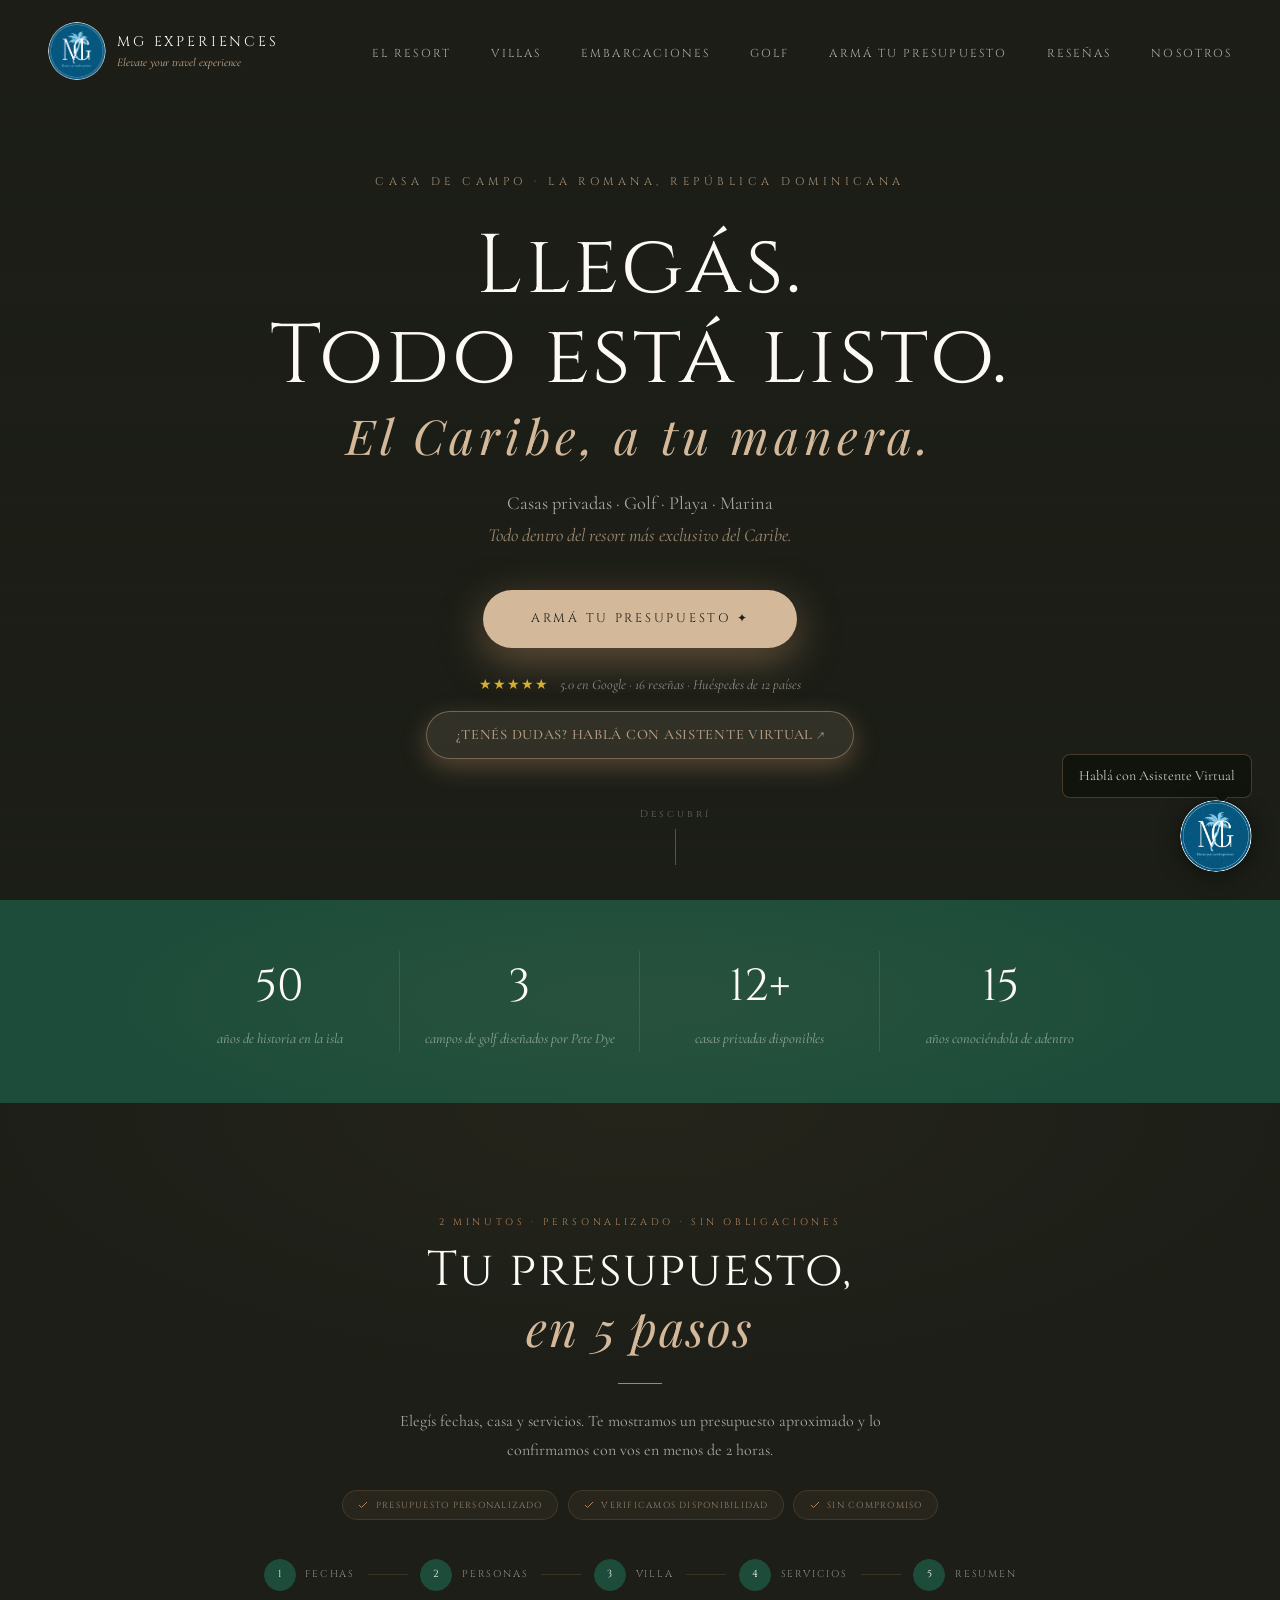
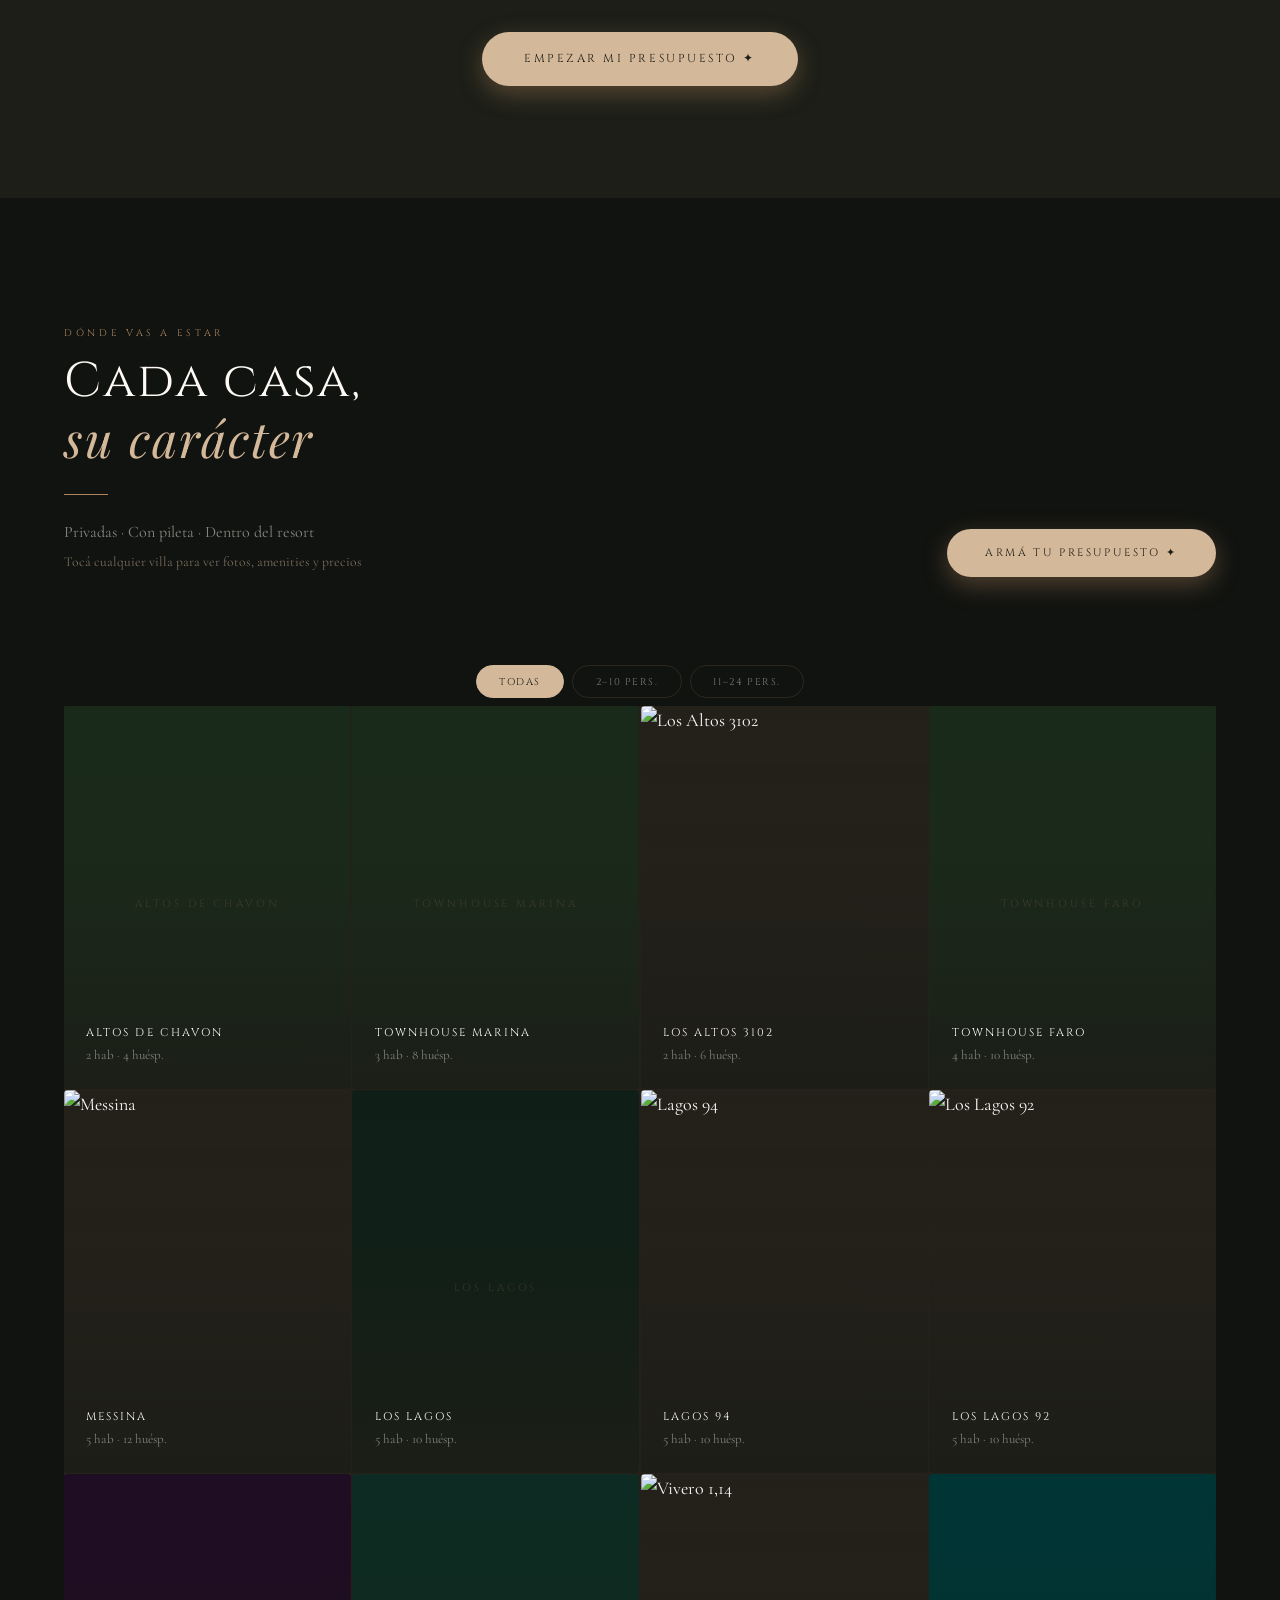
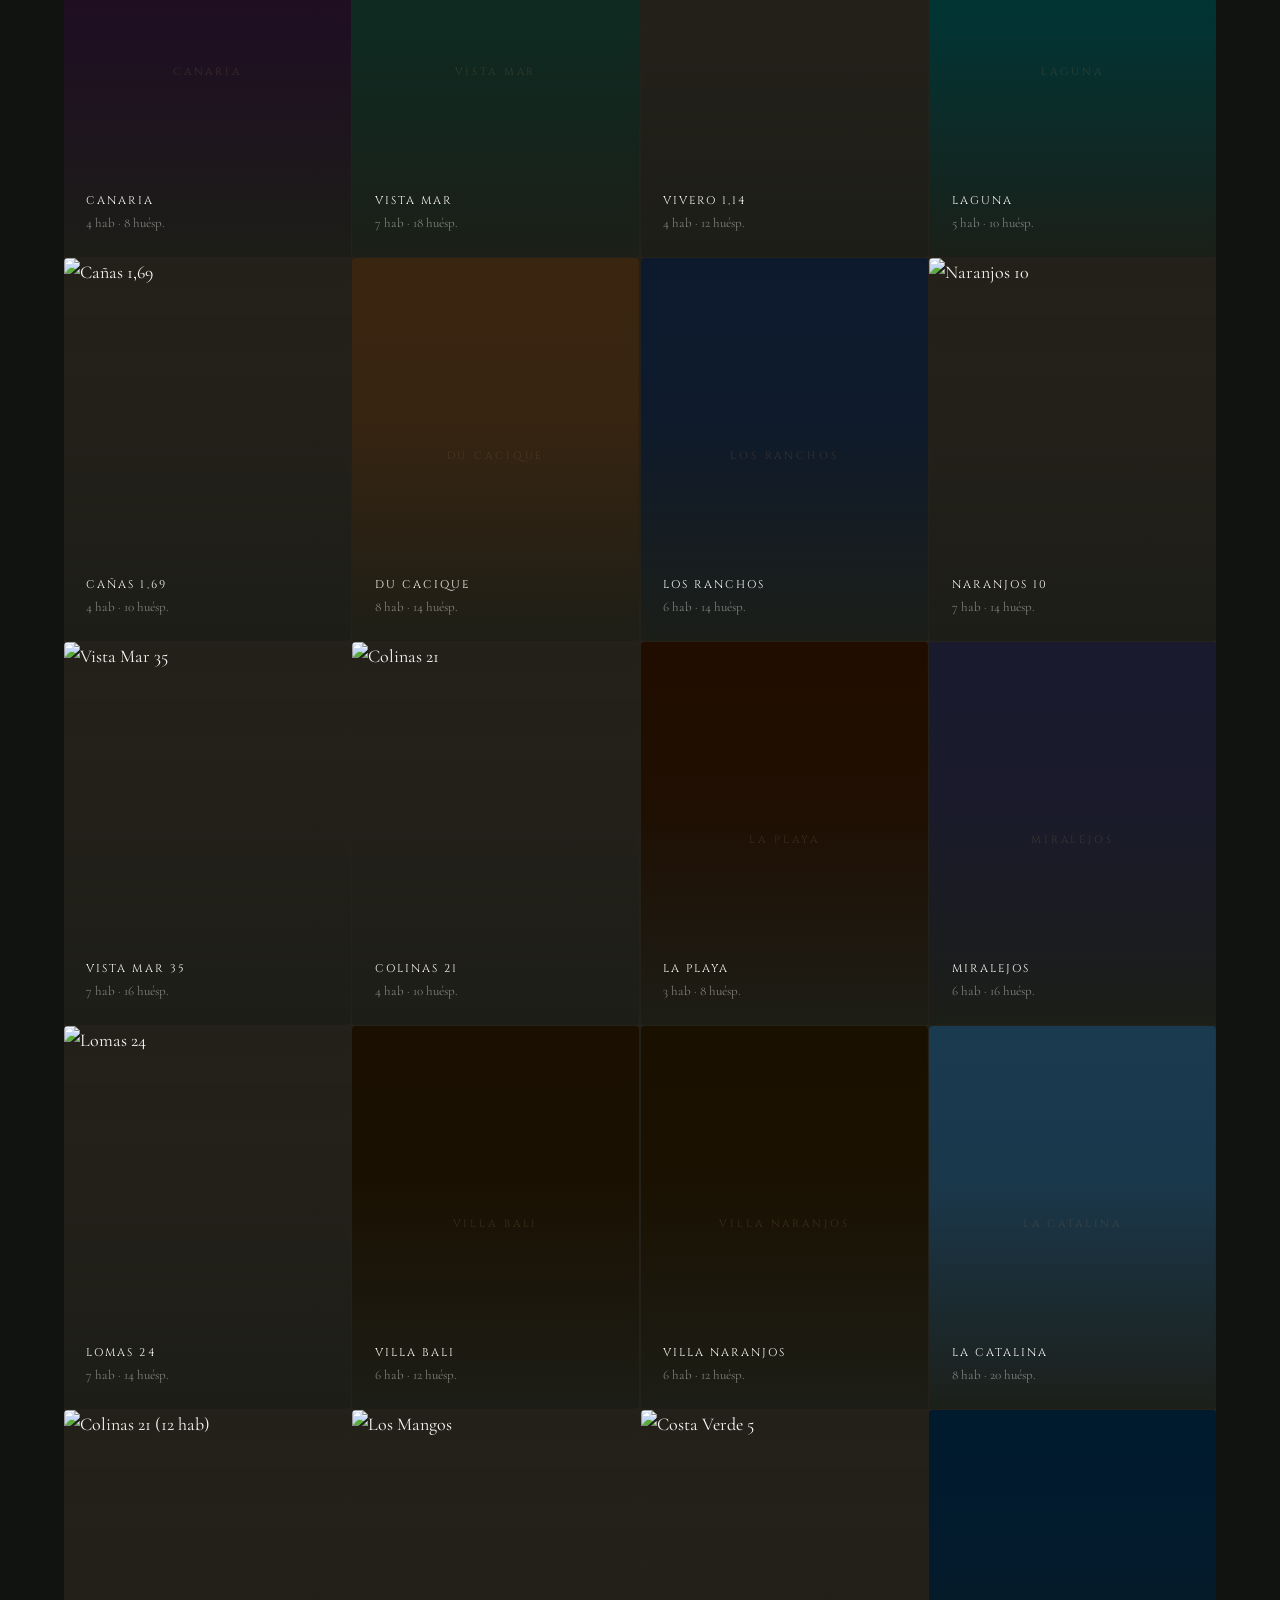
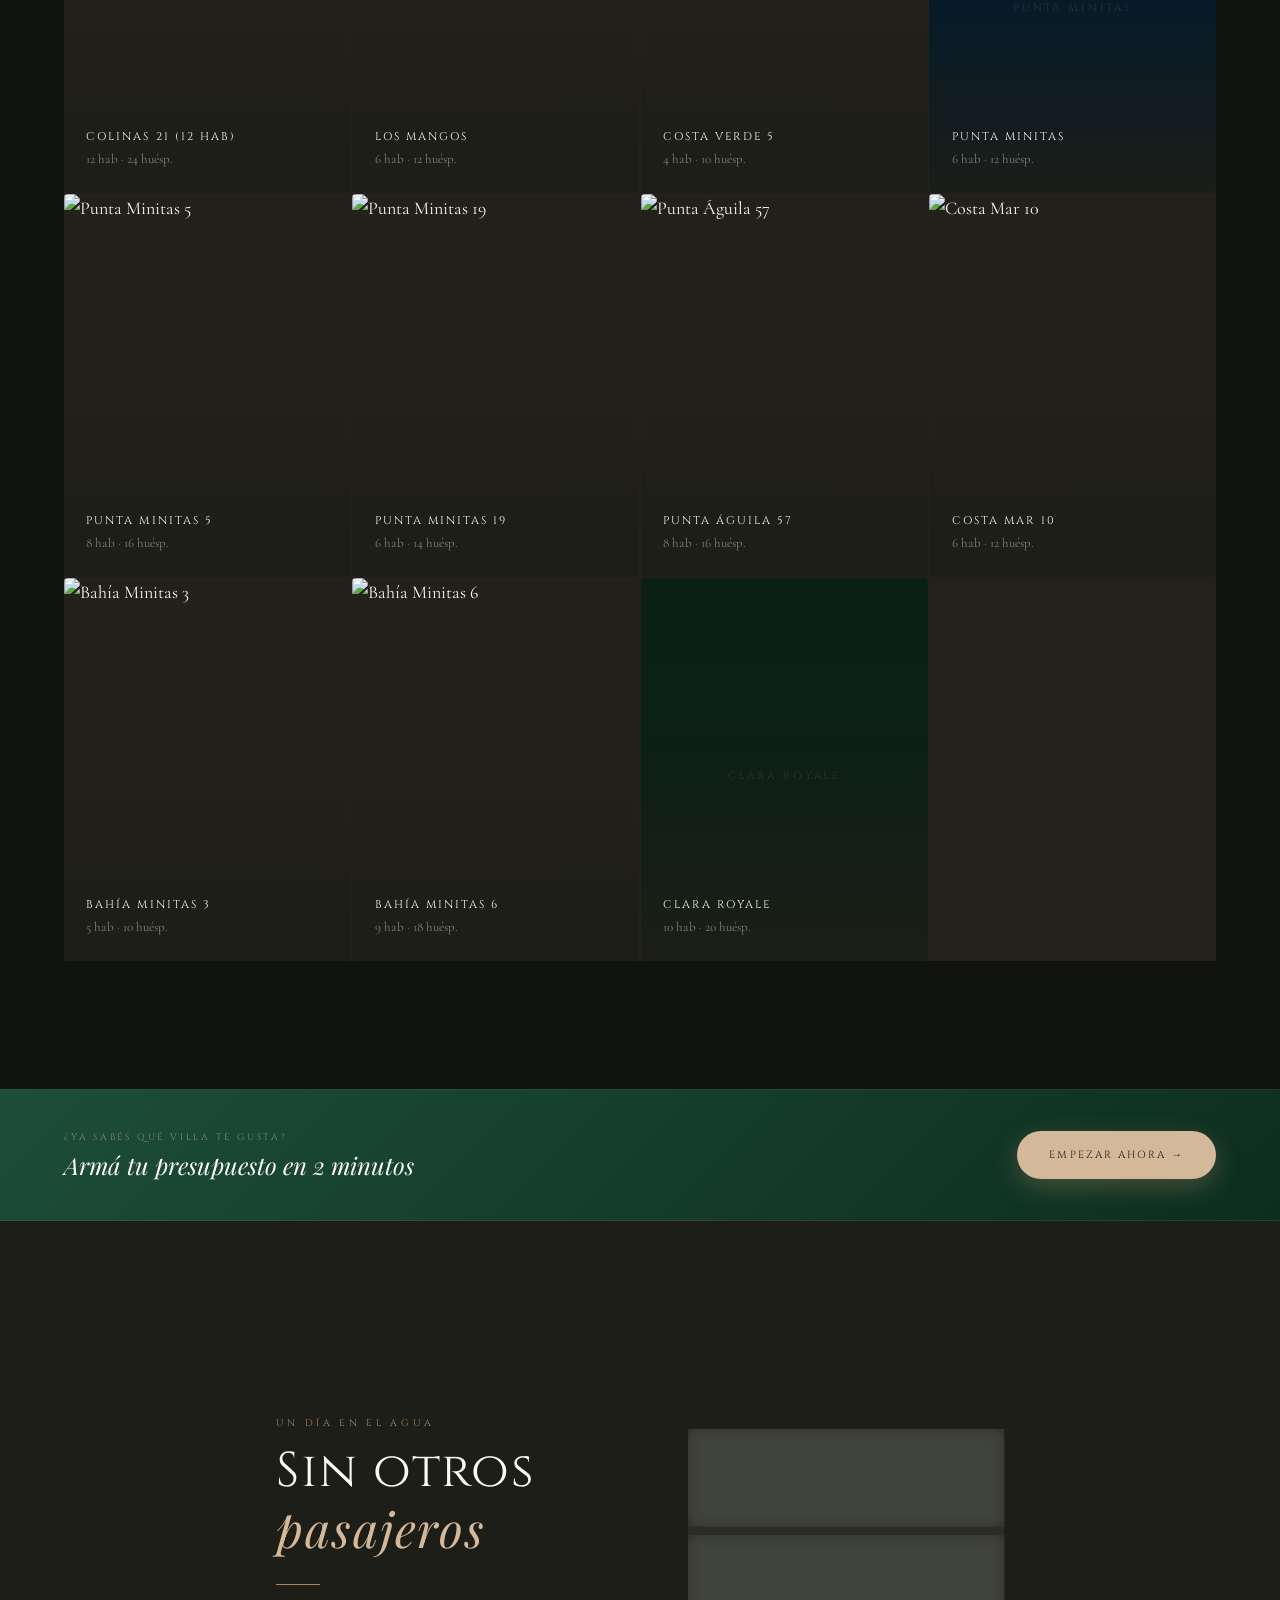
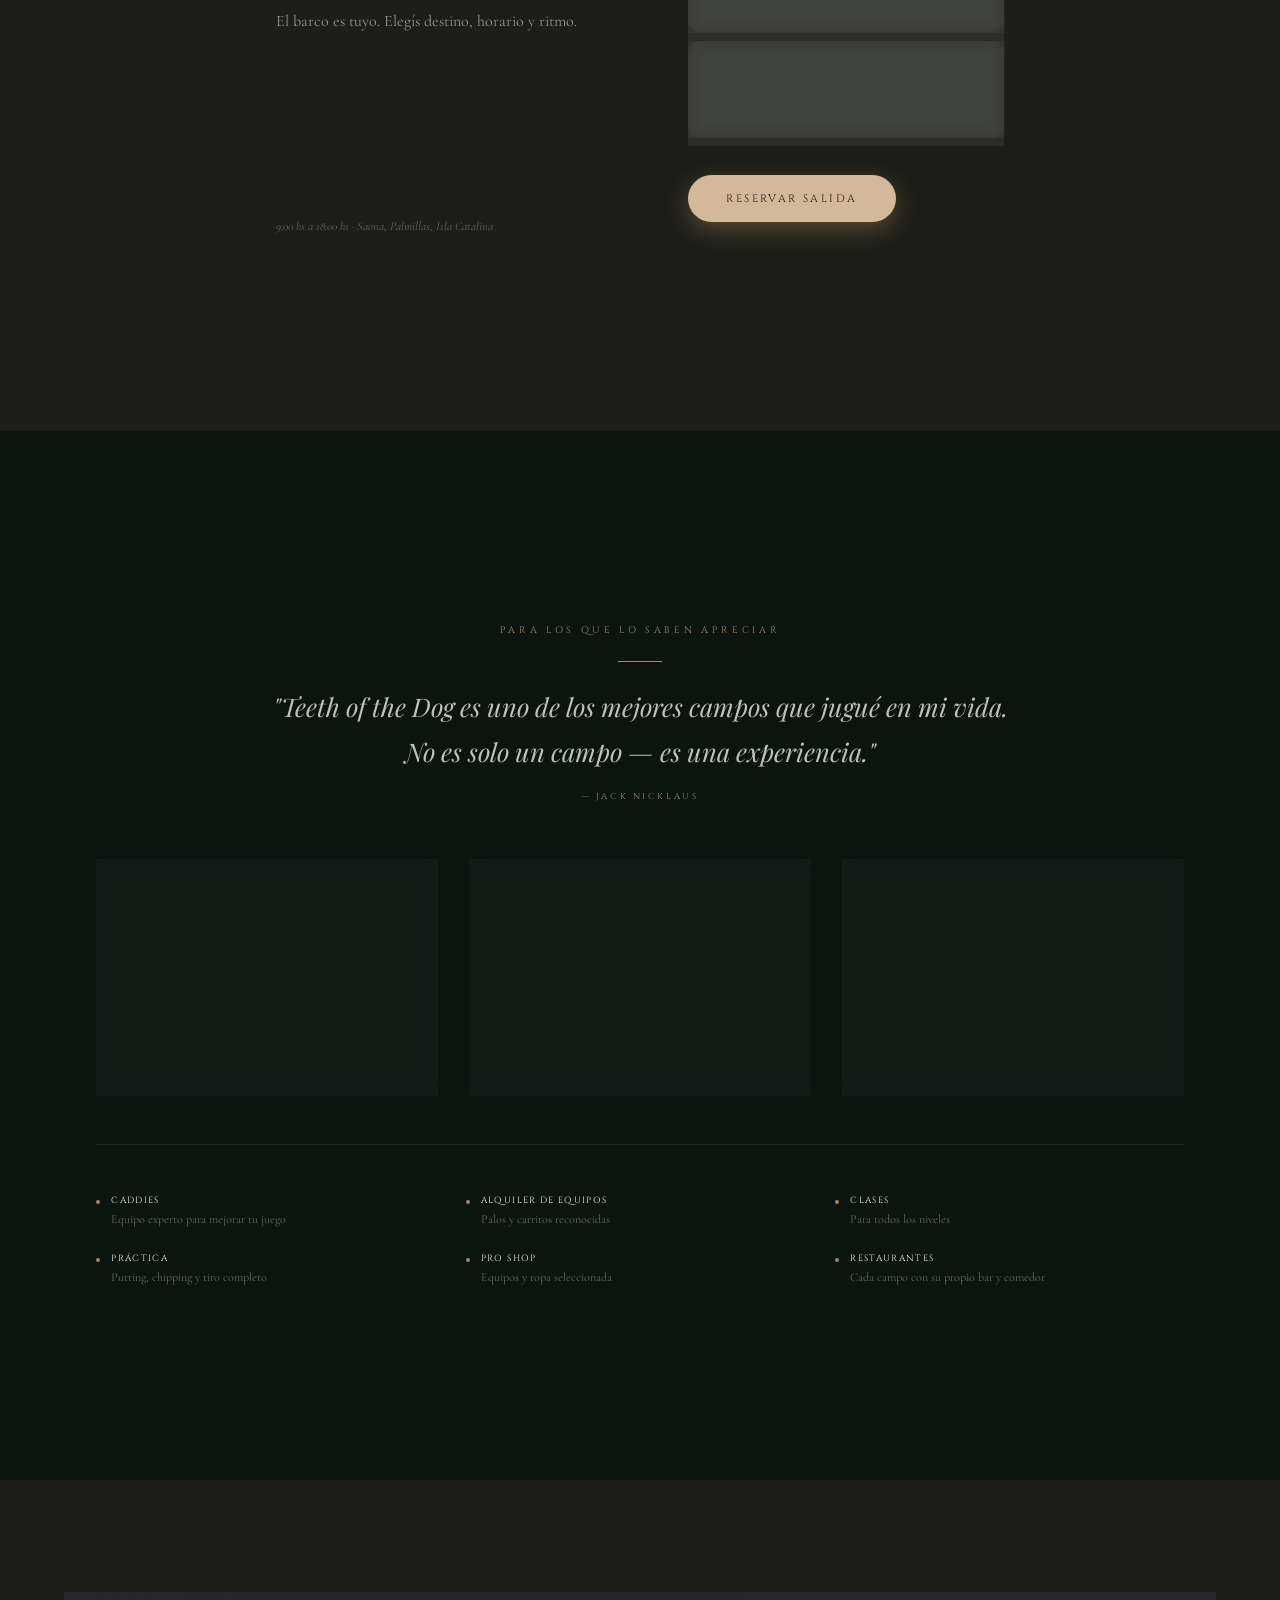
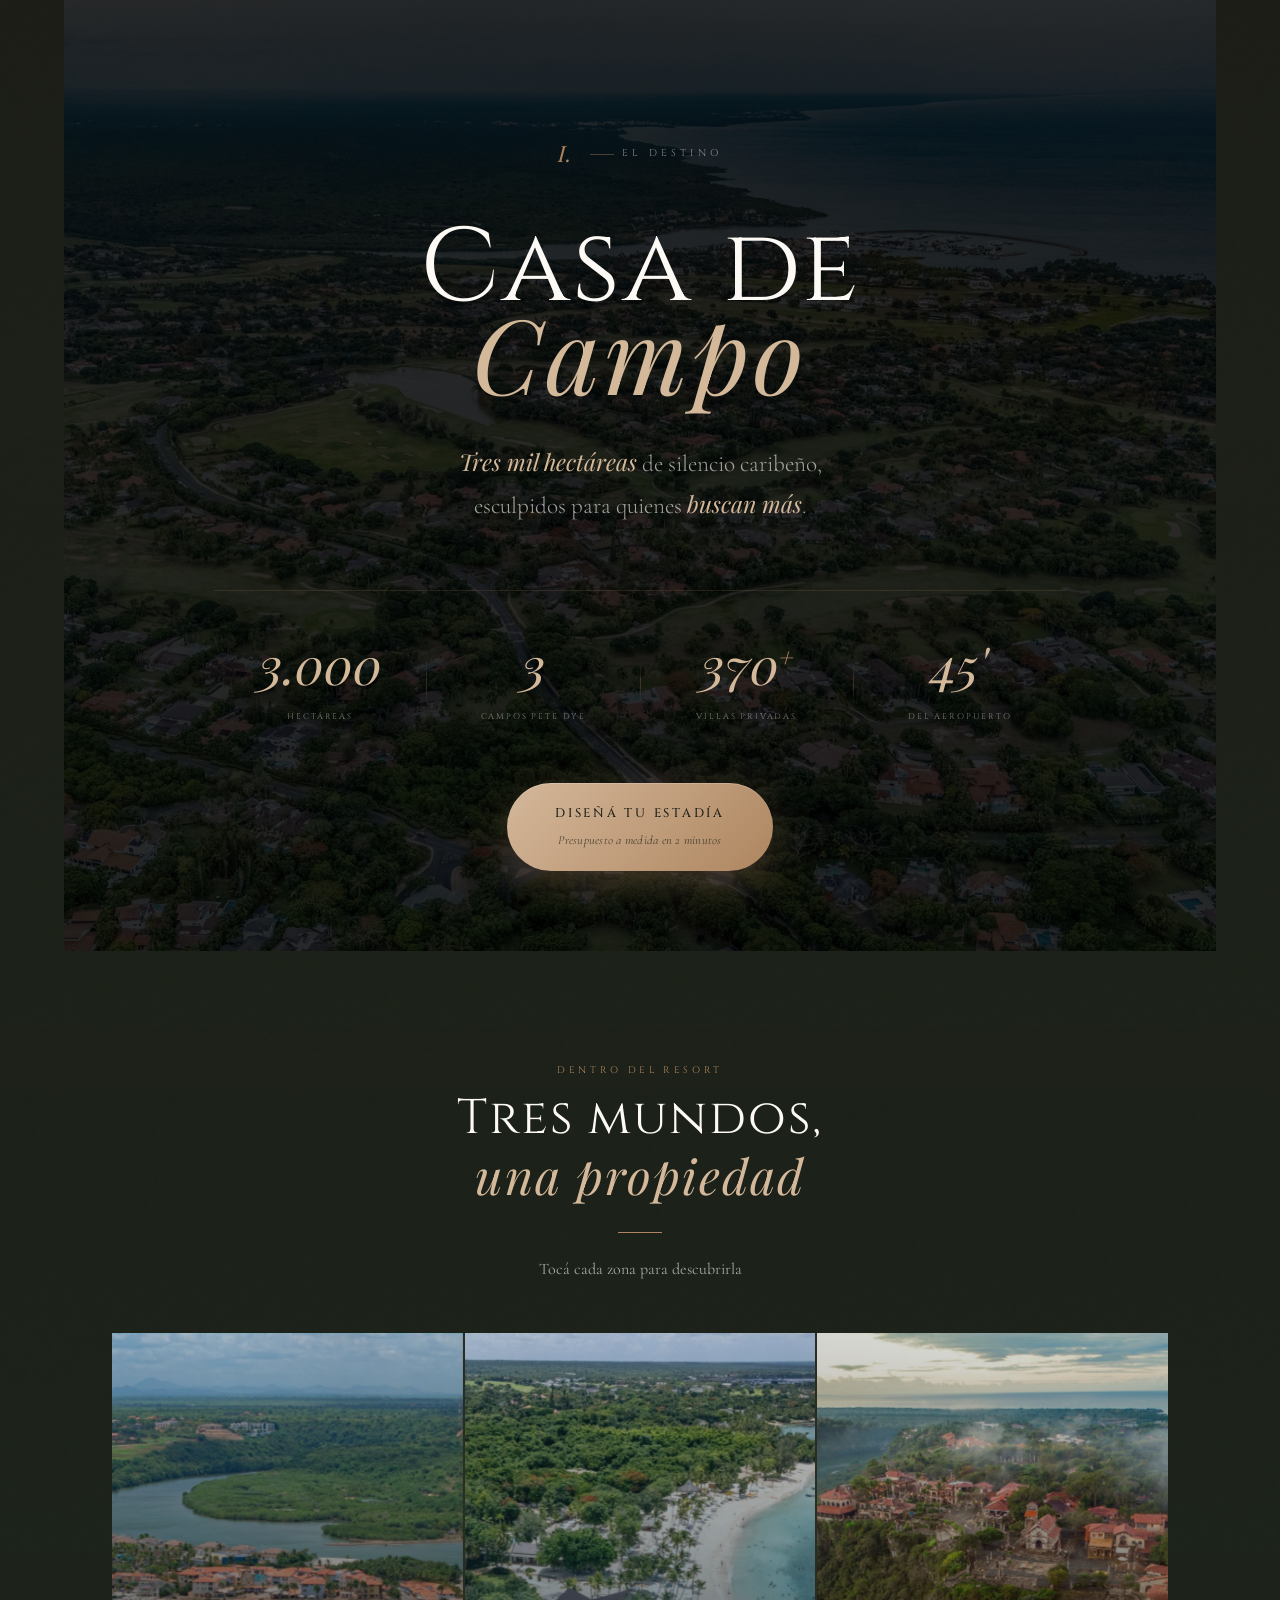
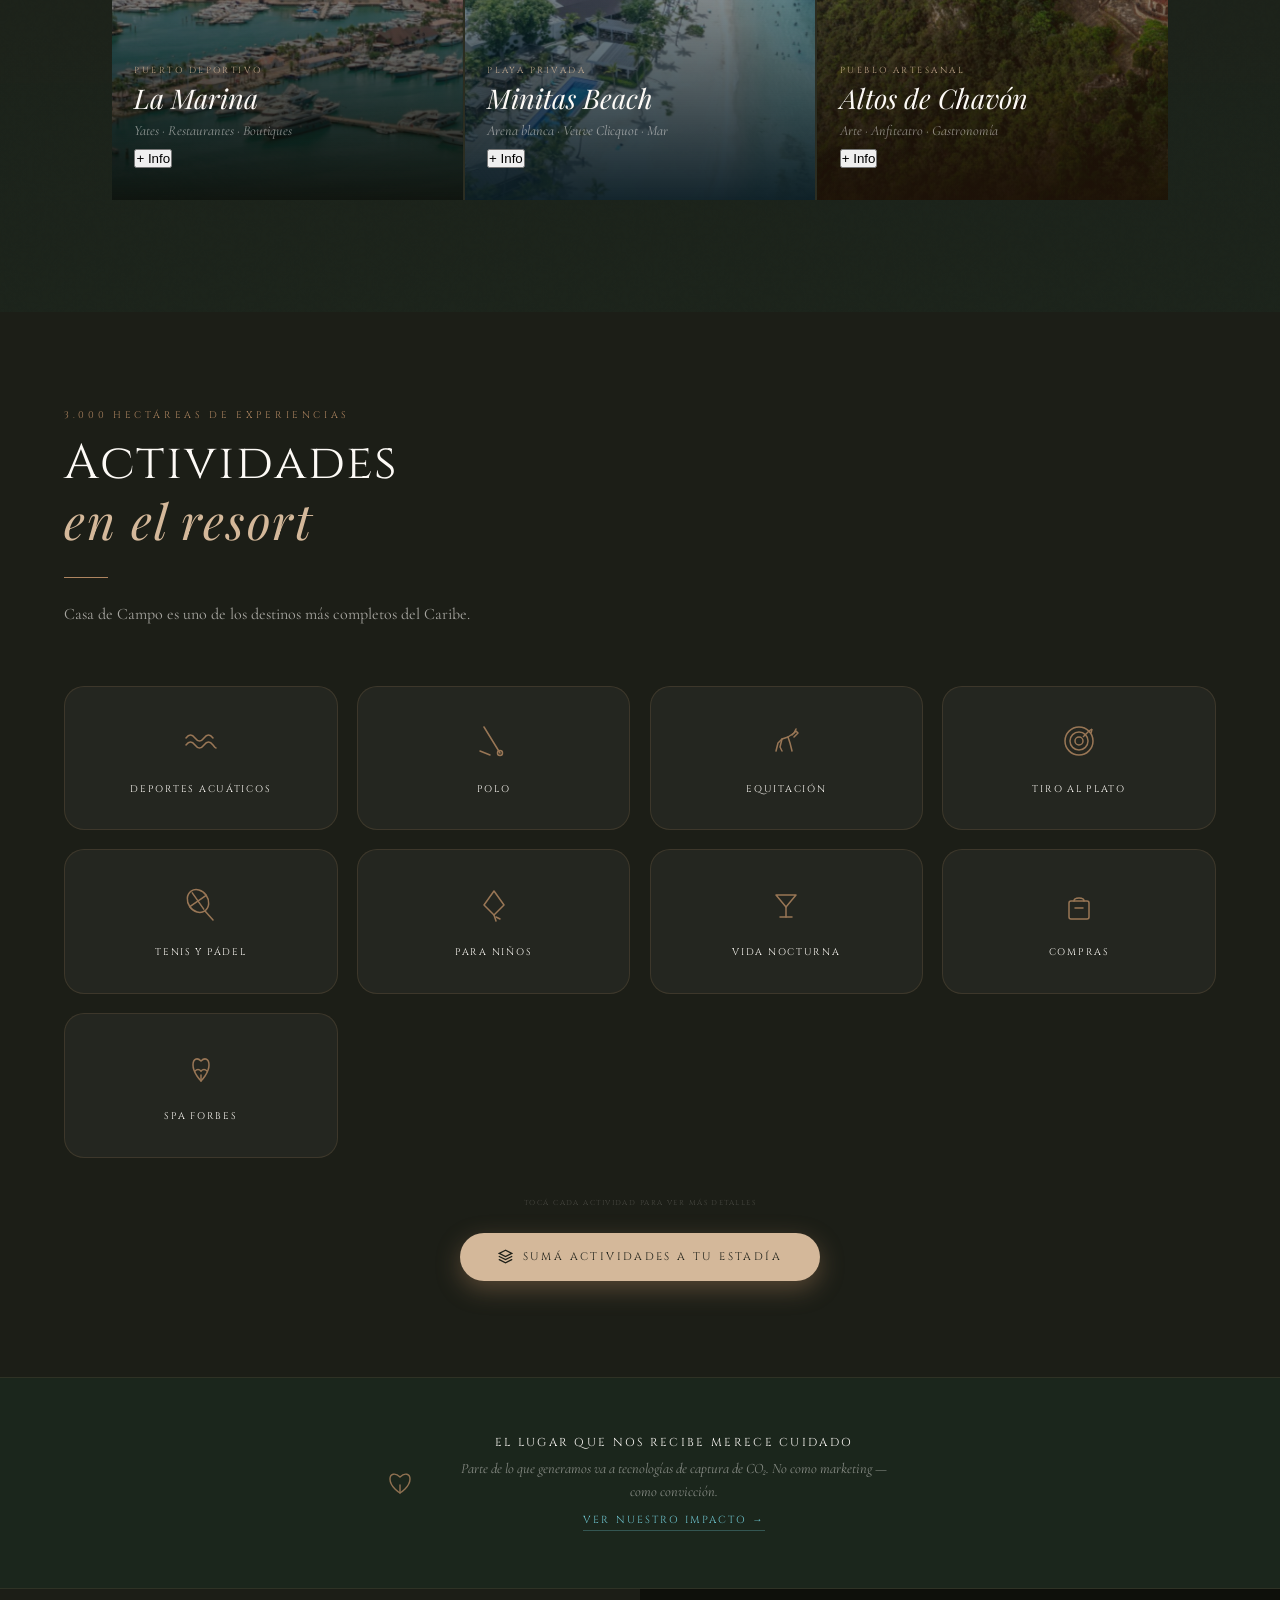
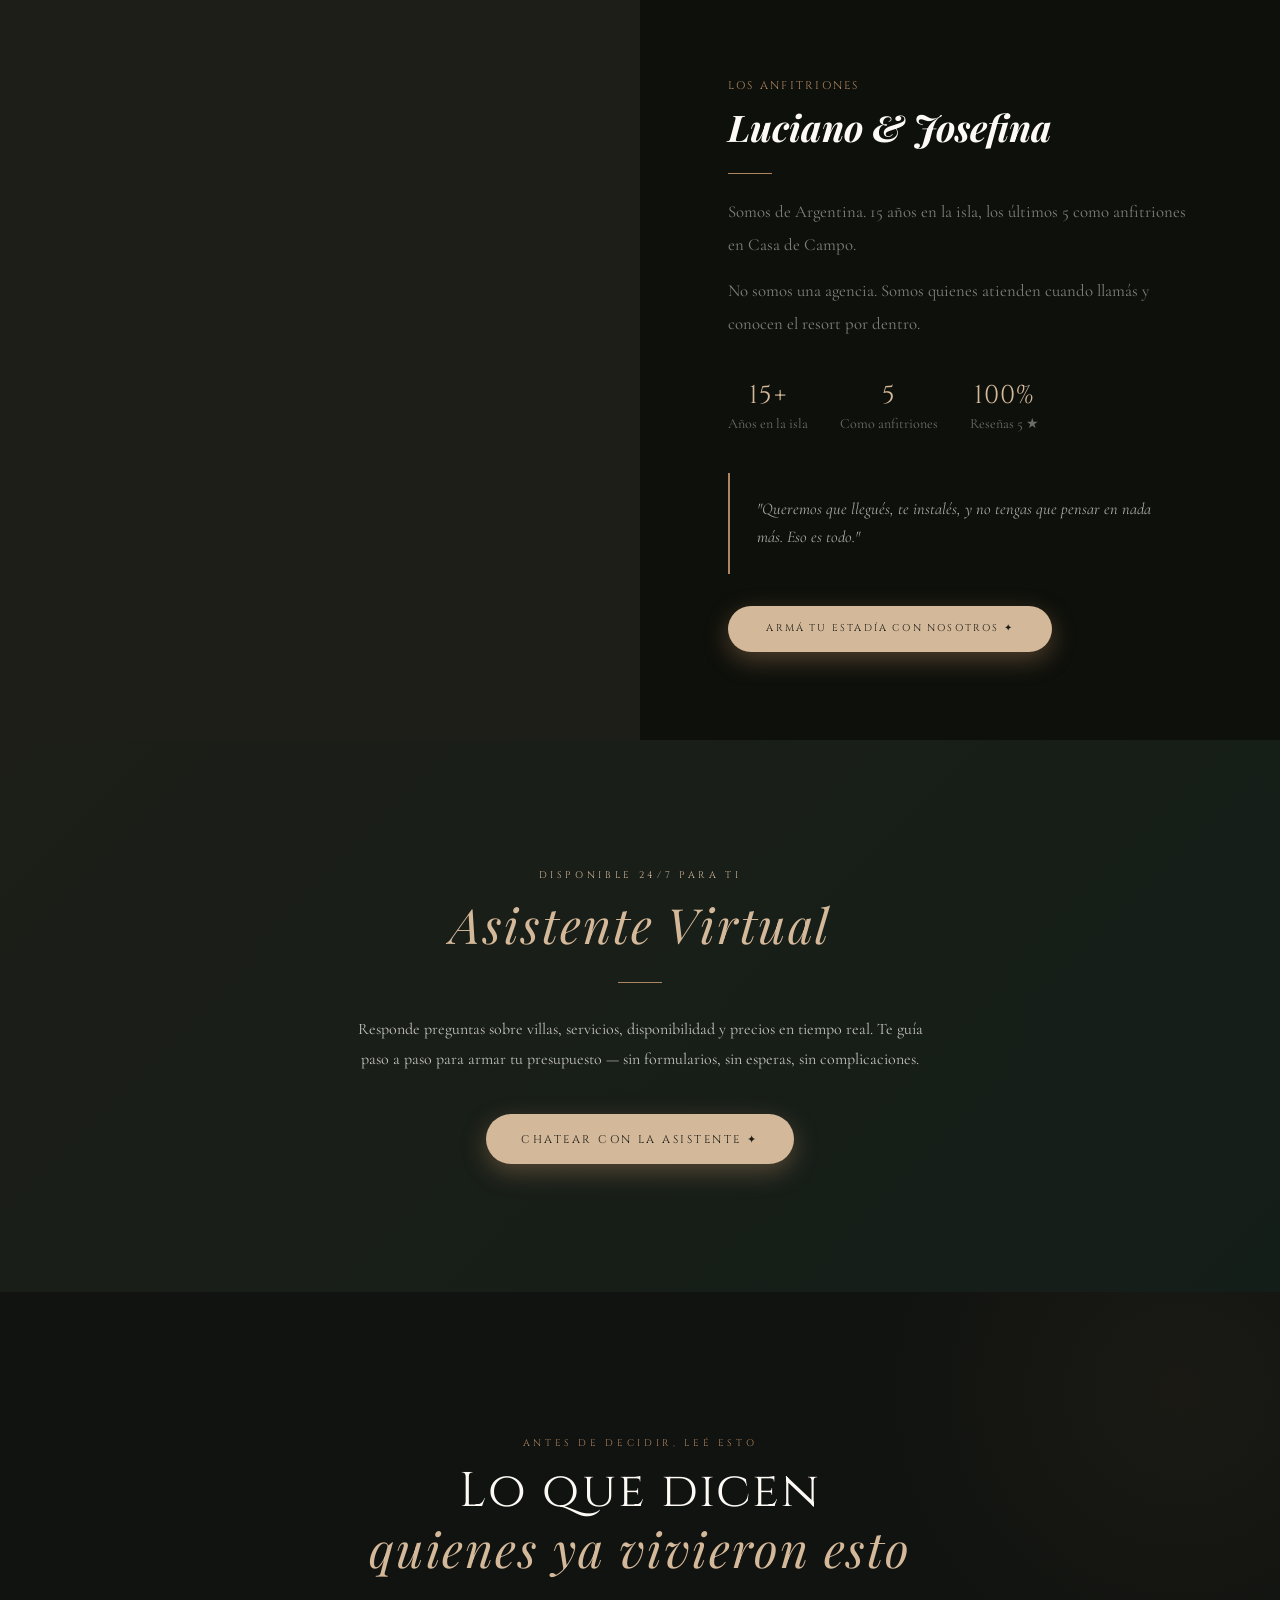
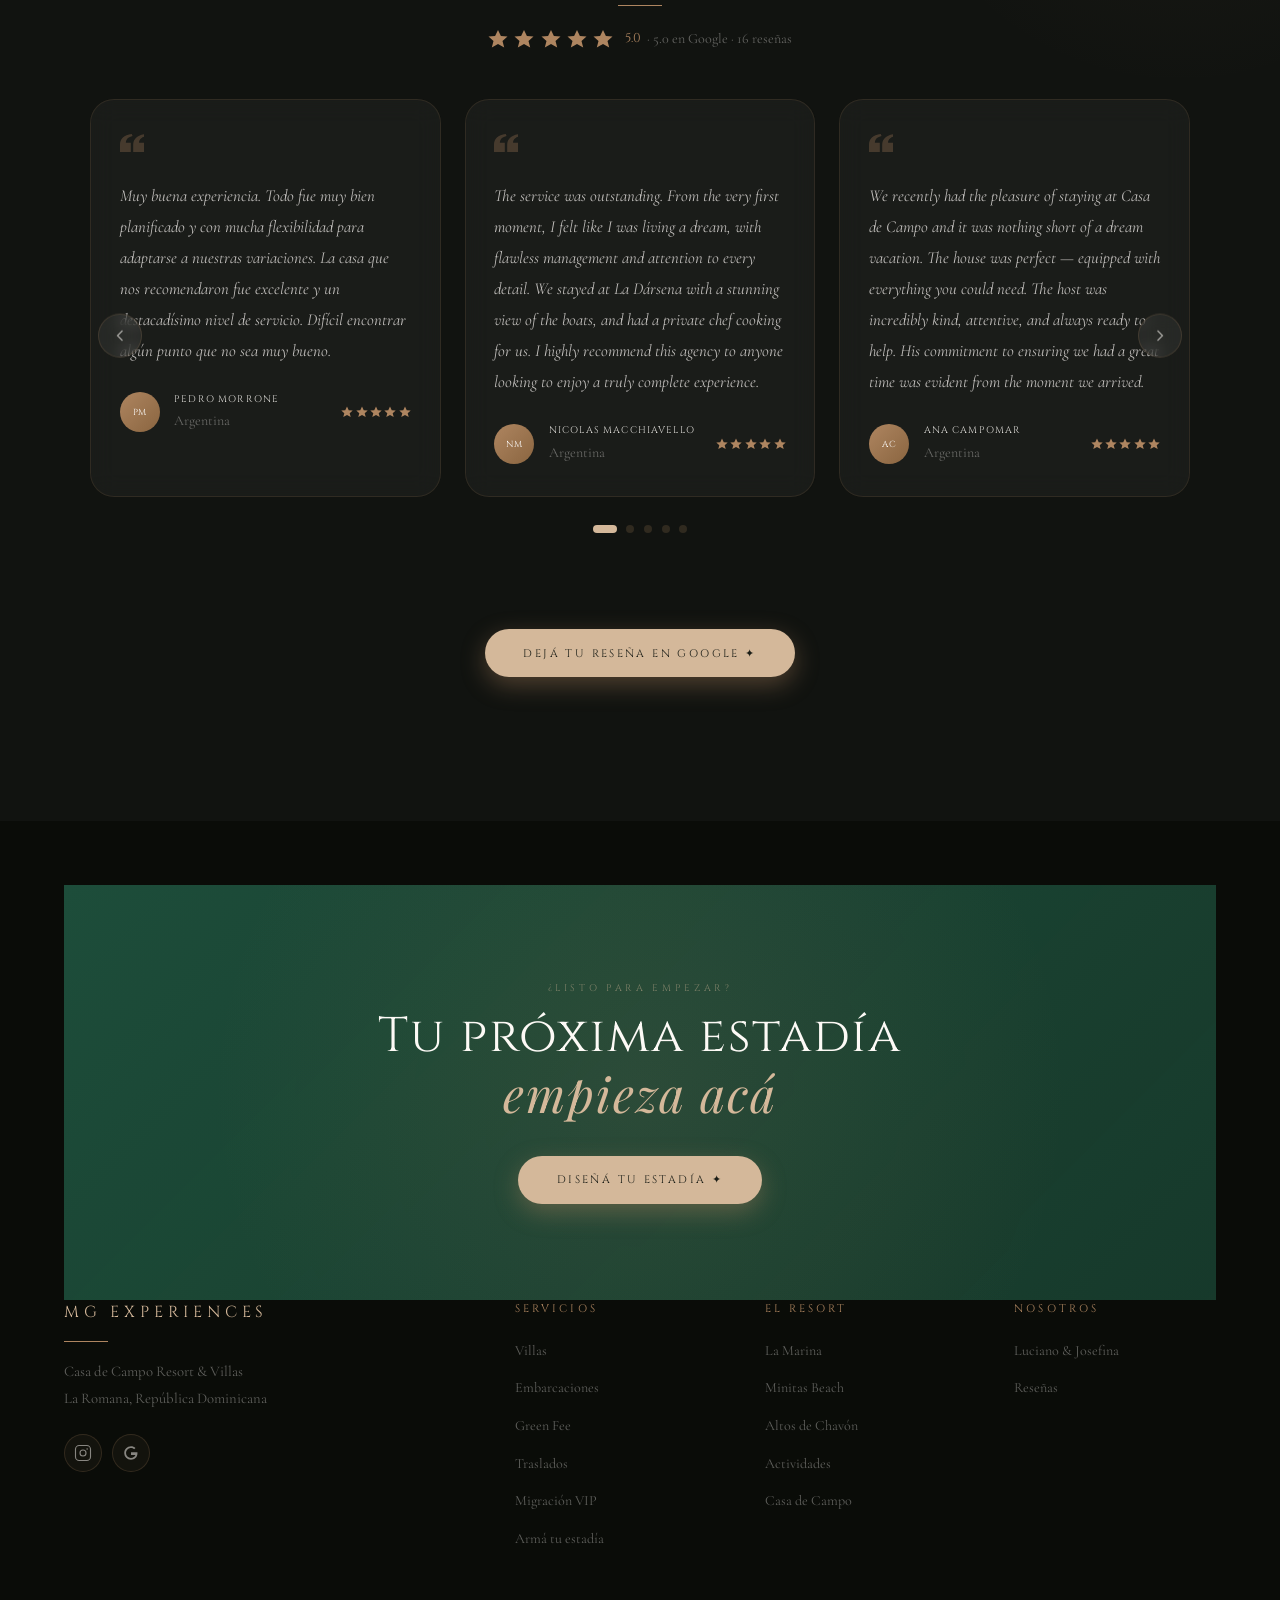
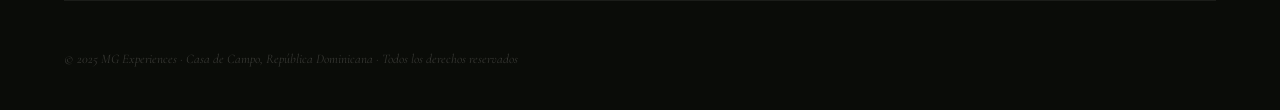
==== commit b1f111bc: "Separar el armador de presupuestos en presupuesto.html - presupuesto.html: configurador completo en " ====
--- a/index.html
+++ b/index.html
@@ -1,7787 +1,7445 @@
-<!DOCTYPE html>
-<html lang="es">
-<head>
-<meta charset="UTF-8">
-<meta name="viewport" content="width=device-width, initial-scale=1.0, maximum-scale=1.0, user-scalable=no">
-
-<!-- Google tag (gtag.js) -->
-<script async src="https://www.googletagmanager.com/gtag/js?id=G-HB14Z10X8B"></script>
-<script>
-  window.dataLayer = window.dataLayer || [];
-  function gtag(){dataLayer.push(arguments);}
-  gtag('js', new Date());
-
-  gtag('config', 'G-HB14Z10X8B');
-</script>
-<!-- End Google tag -->
-
-<meta name="description" content="Villas privadas, embarcaciones, traslados premium y experiencias a medida en Casa de Campo Resort, República Dominicana. Tu hogar en el Caribe, sin itinerarios.">
-<title>MG Experiences — Villas privadas en Casa de Campo, República Dominicana</title>
-
-<!-- Meta Pixel Code -->
-<script>
-!function(f,b,e,v,n,t,s)
-{if(f.fbq)return;n=f.fbq=function(){n.callMethod?
-n.callMethod.apply(n,arguments):n.queue.push(arguments)};
-if(!f._fbq)f._fbq=n;n.push=n;n.loaded=!0;n.version='2.0';
-n.queue=[];t=b.createElement(e);t.async=!0;
-t.src=v;s=b.getElementsByTagName(e)[0];
-s.parentNode.insertBefore(t,s)}(window, document,'script',
-'https://connect.facebook.net/en_US/fbevents.js');
-fbq('init', '1703217240994709');
-fbq('track', 'PageView');
-</script>
-<noscript><img height="1" width="1" style="display:none"
-src="https://www.facebook.com/tr?id=1703217240994709&ev=PageView&noscript=1" /></noscript>
-<!-- End Meta Pixel Code -->
-
-<link rel="preconnect" href="https://fonts.googleapis.com">
-<link rel="preconnect" href="https://fonts.gstatic.com" crossorigin>
-<link href="https://fonts.googleapis.com/css2?family=Cinzel:wght@400;500&family=Cormorant+Garamond:ital,wght@0,300;0,400;1,300;1,400&family=Playfair+Display:ital,wght@0,400;1,400&display=swap" rel="stylesheet">
-<style>
-*{margin:0;padding:0;box-sizing:border-box}
-html{scroll-behavior:smooth}
-:root{
-  --v:#AE8560;--vl:#D4B89A;--vd:#8A6540;
-  --g:#1D4D3A;--gm:#2E6B50;
-  --teal:#6DC3CD;
-  --bk:#1C1E17;--wh:#FDFAF6;
-  --sand:#111310;
-}
-body{background:var(--bk);color:var(--wh);font-family:'Cormorant Garamond',Georgia,serif;font-size:18px;line-height:1.6;overflow-x:hidden}
-
-/* ── NAV ── */
-nav{position:fixed;top:0;left:0;right:0;z-index:200;display:flex;align-items:center;justify-content:space-between;padding:1.4rem 3rem;transition:all .5s}
-nav.solid{background:rgba(28,30,23,.85);backdrop-filter:saturate(180%) blur(20px);border-bottom:.5px solid rgba(174,133,96,.18);padding:1rem 3rem}
-.nlinks{display:flex;gap:2.5rem;list-style:none}
-.nlinks a{font-family:'Cinzel',serif;font-size:.72rem;letter-spacing:.18em;color:rgba(253,250,246,.8);text-decoration:none;transition:color .3s;text-transform:uppercase}
-.nlinks a:hover{color:var(--vl)}
-.logo{display:flex;align-items:center;gap:.7rem;text-decoration:none}
-.logo-n{font-family:'Cinzel',serif;font-size:.88rem;letter-spacing:.2em;color:var(--wh);display:block}
-.logo-t{font-family:'Cormorant Garamond',serif;font-style:italic;font-size:.72rem;color:var(--vl);display:block}
-.nwa{font-family:'Cinzel',serif;font-size:.64rem;letter-spacing:.2em;text-transform:uppercase;color:var(--bk);background:var(--vl);padding:.65rem 1.6rem;text-decoration:none;transition:all .3s;border:none;cursor:pointer}
-.nwa:hover{background:var(--wh)}
-
-/* ── HERO ── */
-.hero{position:relative;height:100vh;min-height:680px;display:flex;align-items:center;justify-content:center;text-align:center;overflow:hidden}
-.hbg{position:absolute;inset:0;background:url('https://img1.wsimg.com/isteam/ip/28e700c9-c37b-485d-b636-01fcfc9acb86/iStock-475654823-4f7d479.jpg') center/cover no-repeat;transform:scale(1.06);animation:zo 9s ease forwards}
-@keyframes zo{to{transform:scale(1)}}
-.hov{position:absolute;inset:0;background:linear-gradient(to bottom,rgba(28,30,23,.3) 0%,rgba(28,30,23,.45) 55%,rgba(28,30,23,.92) 100%)}
-.hb{position:relative;z-index:2;padding:0 2rem}
-.hpre{font-family:'Cinzel',serif;font-size:.7rem;letter-spacing:.4em;color:rgba(212,184,154,.75);margin-bottom:2rem;text-transform:uppercase;animation:fu .9s ease .4s both}
-.hh1{font-family:'Cinzel',serif;font-weight:400;font-size:clamp(2.8rem,6.5vw,6rem);line-height:1.08;letter-spacing:.04em;color:var(--wh);animation:fu .9s ease .6s both}
-.hh1 em{display:block;font-family:'Playfair Display',serif;font-style:italic;font-weight:400;color:var(--vl);font-size:.58em;letter-spacing:.1em;margin-top:.4rem}
-.hsub{font-size:clamp(.95rem,1.6vw,1.15rem);color:rgba(253,250,246,.77);max-width:520px;margin:1.6rem auto 2.4rem;line-height:1.75;animation:fu .9s ease .8s both}
-.hbtns{display:flex;gap:1rem;justify-content:center;flex-wrap:wrap;animation:fu .9s ease 1s both}
-.btn{font-family:'Cinzel',serif;font-size:.68rem;letter-spacing:.22em;text-transform:uppercase;padding:.95rem 2.4rem;text-decoration:none;transition:all .45s cubic-bezier(.25,.46,.45,.94);display:inline-block;cursor:pointer;border:none;border-radius:100px}
-.bf{color:var(--bk);background:var(--vl);box-shadow:0 8px 24px rgba(174,133,96,.4)}
-.bf:hover{background:var(--wh);transform:translateY(-2px);box-shadow:0 14px 36px rgba(174,133,96,.55)}
-.bo{color:var(--wh);background:transparent;border:1px solid rgba(253,250,246,.38)}
-.bo:hover{border-color:var(--wh);background:rgba(253,250,246,.06)}
-
-/* Hero CTA — primary action emphasis */
-.hbtns .bf{position:relative;overflow:hidden;font-size:.72rem;padding:1.1rem 2.6rem}
-.hbtns .bf::after{
-  content:'';position:absolute;inset:0;
-  background:linear-gradient(135deg,transparent 0%,rgba(255,255,255,.4) 50%,transparent 100%);
-  transform:translateX(-100%);
-  animation:shine 3.5s ease-in-out 2s infinite;
-}
-@keyframes shine{
-  0%{transform:translateX(-100%)}
-  50%,100%{transform:translateX(100%)}
-}
-
-/* ── HERO IMPROVEMENTS ── */
-.hero-primary-cta{
-  font-size:.78rem !important;
-  padding:1.2rem 3rem !important;
-  letter-spacing:.22em;
-  box-shadow:0 12px 40px rgba(174,133,96,.5), 0 2px 8px rgba(0,0,0,.3) !important;
-  position:relative;
-  overflow:hidden;
-}
-.hero-primary-cta:hover{
-  transform:translateY(-3px) scale(1.02) !important;
-  box-shadow:0 20px 50px rgba(174,133,96,.6), 0 4px 12px rgba(0,0,0,.4) !important;
-}
-
-.hero-social-proof{
-  display:flex;
-  align-items:center;
-  justify-content:center;
-  gap:.7rem;
-  margin-top:1.6rem;
-}
-
-.hero-sp-stars{
-  color:#D4AF37;
-  font-size:.85rem;
-  letter-spacing:.08em;
-}
-
-.hero-sp-text{
-  font-family:'Cormorant Garamond',serif;
-  font-style:italic;
-  font-size:.88rem;
-  color:rgba(253,250,246,.65);
-}
-
-.hero-secondary-link{
-  margin-top:.9rem;
-}
-
-.hero-ghost-link{
-  background:none;
-  border:none;
-  cursor:pointer;
-  font-family:'Cormorant Garamond',serif;
-  font-style:italic;
-  font-size:.95rem;
-  color:rgba(212,184,154,.55);
-  transition:color .3s;
-  padding:0;
-  letter-spacing:.02em;
-}
-
-.hero-ghost-link:hover{
-  color:rgba(212,184,154,.9);
-}
-
-/* ── INTER-SECTION CTA STRIP ── */
-.cta-strip{
-  background:linear-gradient(135deg,var(--g) 0%,#0d2e1f 100%);
-  padding:2.5rem 4rem;
-  border-top:.5px solid rgba(174,133,96,.15);
-  border-bottom:.5px solid rgba(174,133,96,.15);
-}
-
-.cta-strip-inner{
-  max-width:1200px;
-  margin:0 auto;
-  display:flex;
-  align-items:center;
-  justify-content:space-between;
-  gap:2rem;
-}
-
-.cta-strip-eyebrow{
-  font-family:'Cinzel',serif;
-  font-size:.58rem;
-  letter-spacing:.3em;
-  color:rgba(212,184,154,.6);
-  text-transform:uppercase;
-  margin-bottom:.4rem;
-}
-
-.cta-strip-title{
-  font-family:'Playfair Display',serif;
-  font-style:italic;
-  font-size:1.5rem;
-  color:var(--wh);
-  line-height:1.2;
-}
-
-.cta-strip-btn{
-  font-family:'Cinzel',serif;
-  font-size:.65rem;
-  letter-spacing:.2em;
-  text-transform:uppercase;
-  color:var(--bk);
-  background:var(--vl);
-  padding:1rem 2rem;
-  text-decoration:none;
-  border-radius:100px;
-  white-space:nowrap;
-  flex-shrink:0;
-  transition:all .4s cubic-bezier(.25,.46,.45,.94);
-  box-shadow:0 8px 24px rgba(174,133,96,.35);
-}
-
-.cta-strip-btn:hover{
-  background:var(--wh);
-  transform:translateY(-2px);
-  box-shadow:0 14px 36px rgba(174,133,96,.5);
-}
-
-@media(max-width:640px){
-  .cta-strip{padding:1.5rem 1rem}
-  .cta-strip-inner{flex-direction:column;align-items:flex-start;gap:1rem}
-  .cta-strip-title{font-size:1.2rem}
-  .cta-strip-btn{width:100%;text-align:center;padding:.95rem}
-  .hero-social-proof{flex-direction:column;gap:.3rem}
-  .hero-sp-text{font-size:.85rem;text-align:center}
-  .hero-primary-cta{padding:1.1rem 1.8rem !important;font-size:.75rem !important;width:min(300px,88vw);text-align:center}
-  .hero-ghost-link{font-size:.85rem}
-  
-  /* Sections padding */
-  .sec{padding:5rem 1.2rem}
-  .villas{padding:5rem 1.2rem}
-  .config{padding:6rem 1.2rem}
-  .resort-section{padding:5rem 1.2rem}
-  
-  /* Remove max-width from inner containers */
-  .vh{max-width:none !important;margin:0 auto 3rem !important;padding:0 !important}
-  .vg{max-width:none !important;margin:0 !important}
-  .vfilt{max-width:none !important;margin:0 !important}
-  .config-inner{max-width:none !important;margin:0 !important}
-  .rs-inner{max-width:none !important}
-  .rs-head{max-width:none !important;margin:0 !important}
-  .bi{max-width:none !important}
-  
-  /* Headers */
-  .config-head .rule{width:35px}
-  .lbl{font-size:.65rem;margin-bottom:.6rem}
-  .bigt{font-size:clamp(1.65rem,5.5vw,2.4rem)}
-  .prose{font-size:1rem;line-height:1.7}
-  
-  /* ── CONFIGURADOR MOBILE IMPROVEMENTS ── */
-  .cpanel{padding:1.8rem 1.2rem;gap:1.2rem}
-  .cpanel-title{font-size:1.4rem;margin-bottom:.8rem}
-  .cpanel-sub{font-size:.85rem;margin-bottom:1.8rem}
-  .config-trust-badges{gap:.4rem;margin-top:1rem}
-  .ctb{font-size:.48rem;padding:.35rem .7rem}
-  
-  /* Steps bar mobile */
-  .steps-bar{gap:0;margin-bottom:2.5rem;overflow-x:auto;padding-bottom:.8rem}
-  .step-item{flex-shrink:0}
-  .step-dot{width:28px;height:28px;font-size:.56rem}
-  .step-label{font-size:.52rem;margin-left:.4rem}
-  .step-line{width:25px;margin:0 .4rem;flex-shrink:0}
-  
-  /* Calendar mobile */
-  .cal-wrap{max-width:100%}
-  .cal-fields{gap:.6rem}
-  .cal-field{padding:.8rem 1rem;font-size:.95rem}
-  .cal-flabel{font-size:.58rem;margin-bottom:.25rem}
-  .cal-fval{font-size:.95rem}
-  .cal-drop{padding:1rem}
-  
-  /* Guests mobile */
-  .guest-row{gap:1rem;margin:0 auto 1.5rem}
-  .guest-btn{width:48px;height:48px;font-size:1.3rem}
-  .guest-num{font-size:2.2rem}
-  .guest-label{font-size:.8rem;margin-top:.2rem}
-  
-  /* Villa selector mobile */
-  .villa-sel-grid{grid-template-columns:1fr;gap:.8rem;margin-bottom:1.5rem}
-  .villa-opt{padding:1.2rem;border-radius:12px}
-  .vo-name{font-size:.65rem;margin-bottom:.25rem}
-  .vo-spec{font-size:.8rem;margin-bottom:.3rem}
-  .vo-price{font-size:.88rem}
-  .filter-note{font-size:.85rem;margin-bottom:1.2rem}
-  
-  /* Service options mobile */
-  .svc-opts{grid-template-columns:1fr;gap:.8rem;margin-bottom:1.5rem}
-  .svc-opt{padding:1.2rem 1.4rem;gap:.8rem;border-radius:12px}
-  .svc-opt-name{font-size:.64rem;margin-bottom:.2rem}
-  .svc-opt-desc{font-size:.82rem}
-  .svc-opt-price{font-size:.82rem;margin-top:.25rem}
-  
-  /* Summary mobile */
-  .summary-box{padding:1.5rem;margin-bottom:1.5rem;border-radius:12px}
-  .summary-title{font-size:.65rem;margin-bottom:1.2rem}
-  .summary-line{padding:.4rem 0}
-  .sl-name{font-size:.8rem}
-  .sl-val{font-size:.88rem}
-  .st-label{font-size:.64rem}
-  .st-val{font-size:1.3rem}
-  .st-note{font-size:.65rem;margin-top:.25rem}
-  
-  /* Nav buttons mobile */
-  .cnav{gap:.8rem;margin-top:1.5rem}
-  .cbtn-back{font-size:.62rem;padding:.6rem 0}
-  .cbtn-next,.cbtn-wa{font-size:.62rem;padding:.9rem 1.2rem}
-}
-
-.scue{position:absolute;bottom:2.2rem;left:50%;transform:translateX(-50%);z-index:2;display:flex;flex-direction:column;align-items:center;gap:.4rem;animation:fu .9s ease 1.4s both}
-.scue span{font-family:'Cinzel',serif;font-size:.62rem;letter-spacing:.3em;color:rgba(253,250,246,.5)}
-.sln{width:1px;height:36px;background:rgba(253,250,246,.25);animation:pulse 2.2s ease-in-out infinite}
-
-@keyframes fu{from{opacity:0;transform:translateY(22px)}to{opacity:1;transform:translateY(0)}}
-@keyframes pulse{0%,100%{opacity:.25}50%{opacity:.7}}
-.rv{opacity:0;transform:translateY(40px);transition:opacity .95s cubic-bezier(.22,.61,.36,1),transform .95s cubic-bezier(.22,.61,.36,1)}
-.rv.in{opacity:1;transform:translateY(0)}
-.rv2{transition-delay:.15s}.rv3{transition-delay:.36s}
-
-/* ── SHARED ── */
-.lbl{font-family:'Cinzel',serif;font-size:.6rem;letter-spacing:.38em;color:var(--v);text-transform:uppercase;display:block;margin-bottom:.8rem}
-.bigt{font-family:'Cinzel',serif;font-weight:400;font-size:clamp(1.9rem,3.8vw,3.6rem);line-height:1.15;letter-spacing:.04em}
-.bigt em{font-family:'Playfair Display',serif;font-style:italic;font-weight:400;color:var(--vl)}
-.rule{width:44px;height:1px;background:var(--v);margin:1.4rem 0}
-.rc{margin:1.4rem auto}
-.prose{font-size:1.08rem;color:rgba(253,250,246,.7);line-height:1.95;max-width:500px}
-.sec{padding:9rem 4rem}
-
-/* ── SERVICES SCROLL ── */
-.svcs{padding:8rem 0;background:var(--bk);overflow:hidden}
-.si{text-align:center;padding:0 4rem 5rem}
-.ss{display:flex;gap:1.5rem;padding:0 4rem 2rem;overflow-x:auto;scroll-snap-type:x mandatory;scrollbar-width:none;cursor:grab;-ms-overflow-style:none}
-.ss::-webkit-scrollbar{display:none}
-.ss.grab{cursor:grabbing}
-.sc{min-width:370px;height:460px;border-radius:3px;position:relative;overflow:hidden;flex-shrink:0;scroll-snap-align:start;transition:transform .4s,box-shadow .4s}
-.sc:hover{transform:scale(1.025);box-shadow:0 28px 56px rgba(0,0,0,.5)}
-.sc img{position:absolute;inset:0;width:100%;height:100%;object-fit:cover;transition:transform .7s}
-.sc:hover img{transform:scale(1.07)}
-.scov{position:absolute;inset:0;background:linear-gradient(to top,rgba(28,30,23,.93) 0%,rgba(28,30,23,.15) 55%,transparent 100%)}
-.scb{position:absolute;bottom:0;left:0;right:0;padding:2rem}
-.scat{font-family:'Cinzel',serif;font-size:.66rem;letter-spacing:.28em;color:var(--vl);text-transform:uppercase;margin-bottom:.5rem}
-.stitle{font-family:'Playfair Display',serif;font-style:italic;font-size:1.55rem;color:var(--wh);margin-bottom:.5rem}
-.sitems{font-size:.9rem;color:rgba(253,250,246,.67);line-height:1.8}
-.slink{display:inline-block;margin-top:1rem;font-family:'Cinzel',serif;font-size:.64rem;letter-spacing:.2em;color:var(--vl);text-decoration:none;text-transform:uppercase;border-bottom:1px solid rgba(212,184,154,.3);padding-bottom:.12rem;transition:all .3s}
-.slink:hover{color:var(--wh);border-color:var(--wh)}
-.sh{text-align:center;padding:1.5rem;font-family:'Cinzel',serif;font-size:.64rem;letter-spacing:.22em;color:rgba(253,250,246,.37);text-transform:uppercase}
-
-/* ── VILLAS PREVIEW ── */
-.villas{padding:8rem 4rem;background:var(--sand)}
-.vh{display:flex;align-items:flex-end;justify-content:space-between;max-width:1200px;margin:0 auto 4rem;flex-wrap:wrap;gap:2rem}
-.vg{display:grid;grid-template-columns:repeat(4,1fr);gap:1.5px;background:rgba(174,133,96,.12);max-width:1200px;margin:0 auto}
-.vc{position:relative;overflow:hidden;cursor:pointer;transition:all .5s cubic-bezier(.25,.46,.45,.94);aspect-ratio:3/4;border-radius:4px}
-.vc.hidden{display:none}
-.vi{position:absolute;inset:0;width:100%;height:100%;object-fit:cover;transition:transform .4s ease}
-.vpc-wrap{position:absolute;inset:0;width:100%;height:100%}
-.vpc-wrap .vpc{position:absolute;inset:0;width:100%;height:100%}
-.vc:hover .vfoot{opacity:1;transform:translateY(0)}
-.vfilt{display:flex;gap:.5rem;justify-content:center;padding:1.5rem 1rem .5rem;max-width:1200px;margin:0 auto;flex-wrap:wrap}
-.vfb{font-family:'Cinzel',serif;font-size:.62rem;letter-spacing:.16em;text-transform:uppercase;color:rgba(253,250,246,.6);background:none;border:1px solid rgba(174,133,96,.18);padding:.55rem 1.4rem;cursor:pointer;transition:all .4s cubic-bezier(.25,.46,.45,.94);border-radius:100px}
-.vfb:hover{color:var(--vl);border-color:rgba(174,133,96,.7);background:rgba(174,133,96,.06)}
-.vc:hover{z-index:2}
-.vc:hover .vi{transform:scale(1.07)}
-.vc:hover .vfoot{opacity:1;transform:translateY(0)}
-.vi{width:100%;aspect-ratio:3/4;object-fit:cover;display:block;transition:transform .6s}
-.vpc{width:100%;aspect-ratio:3/4;display:block}
-.vov{position:absolute;inset:0;background:linear-gradient(to top,rgba(28,30,23,.95) 0%,rgba(28,30,23,.08) 60%,transparent 100%)}
-.vinfo{position:absolute;bottom:0;left:0;right:0;padding:1.4rem}
-.vname{font-family:'Cinzel',serif;font-size:.7rem;letter-spacing:.18em;color:var(--wh);text-transform:uppercase;margin-bottom:.25rem}
-.vdet{font-size:.82rem;color:rgba(253,250,246,.6)}
-.vfoot{position:absolute;inset:0;background:rgba(29,77,58,.93);display:flex;flex-direction:column;align-items:center;justify-content:center;padding:2rem;opacity:0;transform:translateY(6px);transition:all .38s}
-.vprice-l{font-family:'Cinzel',serif;font-size:.68rem;letter-spacing:.15em;color:var(--vl);text-transform:uppercase;margin-bottom:.35rem}
-.vprice-v{font-family:'Playfair Display',serif;font-style:italic;font-size:1.75rem;color:var(--wh);margin-bottom:.3rem}
-.vprice-x{font-size:.86rem;color:rgba(253,250,246,.65);text-align:center;margin-bottom:1.2rem}
-.vbtn{font-family:'Cinzel',serif;font-size:.62rem;letter-spacing:.2em;text-transform:uppercase;color:var(--g);background:var(--vl);padding:.55rem 1.3rem;cursor:pointer;border:none;text-decoration:none;transition:background .3s;border-radius:100px;transition:all .4s cubic-bezier(.25,.46,.45,.94)}
-.vbtn:hover{background:var(--wh)}
-
-/* ── VILLA DETAIL MODAL ── */
-#vmodal-overlay{position:fixed;inset:0;background:rgba(0,0,0,.55);backdrop-filter:blur(3px);z-index:8000;opacity:0;pointer-events:none;transition:opacity .3s}
-#vmodal-overlay.open{opacity:1;pointer-events:all}
-#vmodal{position:fixed;top:0;right:0;bottom:0;width:min(600px,100vw);background:rgb(11,17,10);border-left:1px solid rgba(174,133,96,.18);z-index:8001;transform:translateX(100%);transition:transform .38s cubic-bezier(.32,.72,0,1);overflow-y:auto;display:flex;flex-direction:column}
-#vmodal.open{transform:translateX(0)}
-.vm-img{width:100%;height:300px;object-fit:cover;flex-shrink:0;display:block}
-.vm-img-placeholder{width:100%;height:240px;flex-shrink:0;position:relative;overflow:hidden}
-.vm-body{padding:2.5rem 2.8rem;flex:1}
-.vm-close{position:sticky;top:0;z-index:10;display:flex;justify-content:flex-end;padding:.6rem .8rem;background:transparent;pointer-events:none}
-.vm-cta-gallery{display:flex;align-items:center;gap:.5rem;font-family:'Cinzel',serif;font-size:.64rem;letter-spacing:.15em;text-transform:uppercase;color:var(--vl);background:none;border:.5px solid rgba(174,133,96,.3);padding:.75rem 1.5rem;cursor:pointer;transition:all .2s ease;margin-top:.5rem}
-.vm-cta-gallery:hover{background:rgba(174,133,96,.1);border-color:var(--vl);color:var(--wh)}
-.vm-close-btn{pointer-events:all;background:rgba(11,17,10,.85);border:1px solid rgba(174,133,96,.3);color:rgba(174,133,96,.85);width:34px;height:34px;cursor:pointer;font-size:1rem;display:flex;align-items:center;justify-content:center;transition:all .2s;backdrop-filter:blur(4px)}
-.vm-close-btn:hover{border-color:rgba(174,133,96,.85);color:var(--vl)}
-.vm-label{font-family:'Cinzel',serif;font-size:.62rem;letter-spacing:.22em;color:var(--vl);text-transform:uppercase;margin-bottom:.6rem}
-.vm-title{font-family:'Playfair Display',serif;font-size:2.1rem;font-style:italic;color:var(--wh);margin-bottom:1.6rem;line-height:1.2}
-.vm-stats{display:grid;grid-template-columns:repeat(3,1fr);gap:.8rem;margin-bottom:2rem}
-.vm-stat{border:1px solid rgba(174,133,96,.15);padding:.9rem .8rem;text-align:center}
-.vm-stat-n{font-family:'Playfair Display',serif;font-size:1.4rem;color:var(--vl);font-style:italic}
-.vm-stat-l{font-family:'Cinzel',serif;font-size:.62rem;letter-spacing:.12em;color:rgba(253,250,246,.55);text-transform:uppercase;margin-top:.2rem}
-.vm-price-box{background:rgba(174,133,96,.07);border:1px solid rgba(174,133,96,.2);padding:1.2rem 1.5rem;margin-bottom:2rem;display:flex;align-items:center;justify-content:space-between;gap:1rem}
-.vm-price-from{font-family:'Cinzel',serif;font-size:.62rem;letter-spacing:.18em;color:rgba(174,133,96,.75);text-transform:uppercase}
-.vm-price-val{font-family:'Playfair Display',serif;font-size:1.8rem;font-style:italic;color:var(--wh)}
-.vm-price-night{font-size:.88rem;color:rgba(253,250,246,.55)}
-.vm-section-t{font-family:'Cinzel',serif;font-size:.64rem;letter-spacing:.2em;color:var(--vl);text-transform:uppercase;margin-bottom:.9rem;margin-top:1.8rem;padding-bottom:.5rem;border-bottom:1px solid rgba(174,133,96,.12)}
-.vm-desc{font-family:'Cormorant Garamond',serif;font-size:1rem;color:rgba(253,250,246,.85);line-height:1.85;margin-bottom:.8rem}
-.vm-amenities{display:grid;grid-template-columns:1fr 1fr;gap:.45rem .8rem;margin-bottom:.5rem}
-.vm-am{display:flex;align-items:flex-start;gap:.5rem;font-family:'Cormorant Garamond',serif;font-size:.92rem;color:rgba(253,250,246,.8);line-height:1.5}
-.vm-am::before{content:'✦';font-size:.66rem;color:var(--vl);margin-top:.28rem;flex-shrink:0}
-.vm-rooms{display:flex;flex-direction:column;gap:.7rem}
-.vm-room{padding:.9rem 1rem;border-left:2px solid rgba(174,133,96,.25);background:rgba(174,133,96,.04)}
-.vm-room-n{font-family:'Cinzel',serif;font-size:.64rem;letter-spacing:.16em;color:var(--vl);text-transform:uppercase;margin-bottom:.3rem}
-.vm-room-d{font-family:'Cormorant Garamond',serif;font-size:.9rem;color:rgba(253,250,246,.75);line-height:1.6}
-.vm-note{font-family:'Cormorant Garamond',serif;font-style:italic;font-size:.85rem;color:rgba(253,250,246,.5);line-height:1.6;margin-top:1rem}
-.vm-ctas{display:grid;grid-template-columns:1fr 1fr;gap:.8rem;margin-top:2.5rem;padding-top:1.5rem;border-top:1px solid rgba(174,133,96,.12)}
-.vm-cta-main{font-family:'Cinzel',serif;font-size:.68rem;letter-spacing:.18em;text-transform:uppercase;color:var(--bk);background:var(--vl);border:none;padding:1rem 1.8rem;cursor:pointer;transition:all .4s cubic-bezier(.25,.46,.45,.94);border-radius:100px;width:100%}
-.vm-cta-main:hover{background:var(--wh)}
-.vm-cta-sec{font-family:'Cinzel',serif;font-size:.68rem;letter-spacing:.18em;text-transform:uppercase;color:var(--vl);background:none;border:1px solid rgba(174,133,96,.35);padding:1rem;cursor:pointer;transition:all .2s;text-decoration:none;display:flex;align-items:center;justify-content:center;gap:.4rem}
-.vm-cta-sec:hover{border-color:var(--vl);background:rgba(174,133,96,.06)}
-@media(max-width:640px){
-  #vmodal{width:100vw;border-left:none}
-  .vm-body{padding:1.5rem 1.3rem}
-  .vm-stats{grid-template-columns:repeat(3,1fr)}
-  .vm-amenities{grid-template-columns:1fr}
-  .vm-ctas{grid-template-columns:1fr}
-}
-
-/* ── CARRUSEL MODAL ── */
-.vm-carousel{position:relative;width:100%;background:#000;flex-shrink:0}
-.vm-carousel-track{display:flex;transition:transform .35s cubic-bezier(.25,.46,.45,.94);will-change:transform}
-.vm-carousel-track img{width:100%;flex-shrink:0;aspect-ratio:16/9;object-fit:cover;display:block}
-.vm-carousel-btn{position:absolute;top:50%;transform:translateY(-50%);background:rgba(0,0,0,.5);border:1px solid rgba(255,255,255,.15);color:#fff;width:38px;height:38px;cursor:pointer;font-size:1.1rem;display:flex;align-items:center;justify-content:center;z-index:5;transition:background .2s}
-.vm-carousel-btn:hover{background:rgba(0,0,0,.85)}
-.vm-carousel-btn.prev{left:.6rem}.vm-carousel-btn.next{right:.6rem}
-.vm-carousel-counter{position:absolute;bottom:.6rem;right:.8rem;background:rgba(0,0,0,.55);color:rgba(255,255,255,.8);font-family:'Cinzel',serif;font-size:.6rem;letter-spacing:.1em;padding:.2rem .5rem}
-.vm-carousel-loading{display:flex;align-items:center;justify-content:center;aspect-ratio:16/9;color:rgba(253,250,246,.45);font-family:'Cormorant Garamond',serif;font-style:italic;font-size:.9rem}
-
-/* ── SCROLL ANIMATIONS (Apple-style) ── */
-[data-reveal]{opacity:0;transform:translateY(32px);transition:opacity .78s cubic-bezier(.25,.46,.45,.94),transform .78s cubic-bezier(.25,.46,.45,.94)}
-[data-reveal="left"]{transform:translateX(-40px)}
-[data-reveal="right"]{transform:translateX(40px)}
-[data-reveal="scale"]{transform:scale(.96) translateY(16px)}
-[data-reveal].visible{opacity:1;transform:none}
-[data-delay="1"]{transition-delay:.1s}
-[data-delay="2"]{transition-delay:.2s}
-[data-delay="3"]{transition-delay:.3s}
-[data-delay="4"]{transition-delay:.4s}
-[data-delay="5"]{transition-delay:.5s}
-[data-delay="6"]{transition-delay:.6s}
-/* Typography improvements */
-.prose{font-size:1rem;color:rgba(253,250,246,.77);line-height:1.85}
-.cpanel-sub{color:rgba(253,250,246,.8);font-size:1.05rem;line-height:1.8}
-.svc-opt-name{font-size:1rem;color:rgba(253,250,246,.9);font-weight:500}
-.rs-cd{font-family:'Cormorant Garamond',serif;font-size:1rem;color:rgba(253,250,246,.77);line-height:1.75}
-.vbd{font-size:.9rem;color:rgba(253,250,246,.73);line-height:1.78}
-
-.vc-loading{background:rgba(174,133,96,.04);aspect-ratio:3/4;animation:shimmer 1.6s ease-in-out infinite}
-@keyframes shimmer{0%,100%{opacity:.4}50%{opacity:.8}}
-
-/* ── RESORT SECTIONS ── */
-.resort-section{padding:6rem 4rem;background:transparent}
-.rs-inner{max-width:1200px;margin:0 auto}
-.rs-head{margin-bottom:3.5rem;max-width:680px}
-.rs-grid{display:grid;grid-template-columns:repeat(3,1fr);gap:1.5rem}
-.rs-card{padding:2rem 1.8rem;border:1px solid rgba(174,133,96,.18);background:rgba(255,255,255,.04);backdrop-filter:blur(12px);-webkit-backdrop-filter:blur(12px);border-radius:20px;transition:all .4s cubic-bezier(.25,.46,.45,.94)}
-.rs-card:hover{border-color:rgba(174,133,96,.45)}
-.rs-card-cta{border-color:rgba(174,133,96,.35);background:rgba(174,133,96,.04);display:flex;flex-direction:column;align-items:flex-start}
-.rs-icon{font-size:1.8rem;margin-bottom:.8rem;display:flex;align-items:center;justify-content:center;color:var(--v);opacity:.85}
-.rs-ct{font-family:'Cinzel',serif;font-size:.7rem;letter-spacing:.16em;color:var(--vl);text-transform:uppercase;margin-bottom:.6rem}
-.rs-cd{font-family:'Cormorant Garamond',serif;font-size:.95rem;color:rgba(253,250,246,.7);line-height:1.75}
-.rs-beach{display:grid;grid-template-columns:1fr 1fr;gap:6rem;align-items:center}
-.rs-beach-facts{display:grid;grid-template-columns:1fr 1fr;gap:1.5rem}
-.rs-fact{padding:1.2rem;border:1px solid rgba(174,133,96,.12)}
-.rs-fn{font-family:'Cinzel',serif;font-size:.64rem;letter-spacing:.16em;color:var(--vl);text-transform:uppercase;margin-bottom:.4rem}
-.rs-fd{font-family:'Cormorant Garamond',serif;font-size:.88rem;color:rgba(253,250,246,.65);line-height:1.6}
-@media(max-width:1024px){.rs-grid{grid-template-columns:repeat(2,1fr)}.rs-beach{grid-template-columns:1fr}}
-@media(max-width:640px){.resort-section{padding:4rem 1.5rem}.rs-grid{grid-template-columns:1fr}.rs-beach-facts{grid-template-columns:1fr}}
-.boats{min-height:90vh;display:flex;align-items:center;position:relative;overflow:hidden;padding:8rem 4rem}
-.bbg{position:absolute;inset:0;background:url('https://img1.wsimg.com/isteam/ip/28e700c9-c37b-485d-b636-01fcfc9acb86/blob-d80dc22.png') center/cover no-repeat;filter:brightness(.28)}
-.bb{position:relative;z-index:2;max-width:1200px;margin:0 auto;display:grid;grid-template-columns:1fr 1fr;gap:6rem;align-items:center;padding:0 2rem}
-.fleet{display:flex;flex-direction:column;gap:1px;background:rgba(253,250,246,.07)}
-.frow{background:rgba(255,255,255,.04);backdrop-filter:blur(8px);-webkit-backdrop-filter:blur(8px);padding:1.4rem 1.8rem;display:flex;justify-content:space-between;align-items:center;transition:all .4s cubic-bezier(.25,.46,.45,.94);border-radius:12px;border:1px solid rgba(174,133,96,.1);margin-bottom:.5rem}
-.frow:hover{background:rgba(253,250,246,.09)}
-.fn{font-family:'Playfair Display',serif;font-style:italic;font-size:1.15rem;color:var(--wh)}
-.fs2{font-size:.84rem;color:rgba(253,250,246,.65);margin-top:.12rem}
-.fc{font-family:'Cinzel',serif;font-size:.64rem;letter-spacing:.2em;color:var(--teal);text-transform:uppercase}
-.ibox{margin-top:2.2rem;padding:1.6rem;border:1px solid rgba(109,195,205,.18);border-radius:16px;backdrop-filter:blur(8px);-webkit-backdrop-filter:blur(8px)}
-.ibt{font-family:'Cinzel',serif;font-size:.64rem;letter-spacing:.28em;color:var(--teal);text-transform:uppercase;margin-bottom:.9rem}
-.ibg{display:grid;grid-template-columns:1fr 1fr;gap:.45rem}
-.ii{font-size:.92rem;color:rgba(253,250,246,.83);display:flex;align-items:center;gap:.45rem}
-.ii::before{content:'';width:3px;height:3px;background:var(--teal);border-radius:50%;flex-shrink:0}
-
-/* ── GOLF ── */
-.golf{position:relative;padding:8rem 4rem;background:#0a1510;overflow:hidden}
-.gbg{position:absolute;inset:0;background:url('https://img1.wsimg.com/isteam/ip/28e700c9-c37b-485d-b636-01fcfc9acb86/iStock-475654823.jpg') center/cover no-repeat;opacity:.18}
-.gbody{position:relative;z-index:2;max-width:1200px;margin:0 auto;padding:4rem 2rem}
-.gq{font-family:'Playfair Display',serif;font-style:italic;font-size:clamp(1.05rem,2vw,1.8rem);color:rgba(253,250,246,.9);max-width:760px;line-height:1.75;margin:0 auto 1rem;text-align:center}
-.gattr{font-family:'Cinzel',serif;font-size:.68rem;letter-spacing:.3em;color:var(--v);text-transform:uppercase;text-align:center;margin-bottom:3.5rem}
-.gcs{display:grid;grid-template-columns:repeat(3,1fr);gap:2rem;margin-top:3.5rem}
-.gc{border:1px solid rgba(174,133,96,.2);padding:1.8rem;border-radius:16px;background:rgba(255,255,255,.03);backdrop-filter:blur(8px);-webkit-backdrop-filter:blur(8px);transition:all .4s cubic-bezier(.25,.46,.45,.94)}
-.gcn{font-family:'Cinzel',serif;font-size:.74rem;letter-spacing:.18em;color:var(--wh);text-transform:uppercase;margin-bottom:.7rem}
-.gcd{font-size:.96rem;color:rgba(253,250,246,.77);line-height:1.85}
-.gam{display:grid;grid-template-columns:repeat(3,1fr);gap:1.3rem;margin-top:3rem;padding-top:3rem;border-top:.5px solid rgba(253,250,246,.07)}
-.gai{display:flex;gap:.7rem}
-.gdot{width:4px;height:4px;background:var(--v);border-radius:50%;margin-top:.45rem;flex-shrink:0}
-.gan{font-family:'Cinzel',serif;font-size:.7rem;letter-spacing:.15em;color:var(--wh);text-transform:uppercase;margin-bottom:.2rem}
-.gat{font-size:.88rem;color:rgba(253,250,246,.7);line-height:1.6}
-
-/* ═══════════════════════════════════════════════════════════════
-   CASA DE CAMPO — EDITORIAL EXPERIENCE
-   Refined luxury · Mobile-first · Magazine-style storytelling
-   ═══════════════════════════════════════════════════════════════ */
-
-.cdc-experience{
-  position:relative;
-  background:var(--bk);
-  overflow:hidden;
-  padding:0;
-}
-
-/* Subtle grain texture overlay */
-.cdc-experience::before{
-  content:'';
-  position:absolute;
-  inset:0;
-  background-image:url("data:image/svg+xml,%3Csvg viewBox='0 0 200 200' xmlns='http://www.w3.org/2000/svg'%3E%3Cfilter id='n'%3E%3CfeTurbulence type='fractalNoise' baseFrequency='0.85' numOctaves='3' /%3E%3CfeColorMatrix values='0 0 0 0 0.68 0 0 0 0 0.52 0 0 0 0 0.38 0 0 0 0.04 0'/%3E%3C/filter%3E%3Crect width='100%25' height='100%25' filter='url(%23n)'/%3E%3C/svg%3E");
-  opacity:.5;
-  pointer-events:none;
-  z-index:1;
-  mix-blend-mode:overlay;
-}
-
-.cdc-experience > *{position:relative;z-index:2}
-
-/* ─── ACT I: OPENING ─────────────────────────────────────── */
-.cdc-act-1{
-  padding:9rem 4rem 5rem;
-  max-width:980px;
-  margin:0 auto;
-  text-align:center;
-  position:relative;
-  z-index:1;
-}
-
-/* Real CDC photo as section background */
-.cdc-act-1-bg{
-  position:absolute;
-  inset:0;
-  width:100%;height:100%;
-  background:url('img/cdc-aerial.jpg') center 40%/cover no-repeat;
-  filter:brightness(.18) saturate(.7);
-  pointer-events:none;
-}
-
-.cdc-act-1-wrap{
-  position:relative;
-  overflow:hidden;
-}
-
-.cdc-prelude{
-  display:inline-flex;
-  align-items:center;
-  gap:1.2rem;
-  margin-bottom:3rem;
-  opacity:0;
-  animation:cdcFadeUp 1s ease .2s forwards;
-}
-
-.cdc-roman{
-  font-family:'Playfair Display',serif;
-  font-style:italic;
-  font-size:1.4rem;
-  color:var(--v);
-  font-weight:400;
-}
-
-.cdc-prelude-text{
-  font-family:'Cinzel',serif;
-  font-size:.62rem;
-  letter-spacing:.42em;
-  color:rgba(253,250,246,.65);
-  text-transform:uppercase;
-  position:relative;
-  padding-left:2rem;
-}
-
-.cdc-prelude-text::before{
-  content:'';
-  position:absolute;
-  left:0;top:50%;
-  width:1.5rem;height:.5px;
-  background:rgba(174,133,96,.4);
-}
-
-.cdc-headline{
-  font-family:'Cinzel',serif;
-  font-weight:400;
-  font-size:clamp(3rem, 9vw, 6.5rem);
-  line-height:.95;
-  letter-spacing:.02em;
-  color:var(--wh);
-  margin-bottom:2.5rem;
-  opacity:0;
-  animation:cdcFadeUp 1s ease .4s forwards;
-}
-
-.cdc-h-line-1{
-  display:block;
-}
-
-.cdc-h-line-2{
-  display:block;
-  font-family:'Playfair Display',serif;
-  font-style:italic;
-  font-weight:400;
-  color:var(--vl);
-  font-size:1em;
-  letter-spacing:.04em;
-  margin-top:-.15em;
-}
-
-.cdc-tagline{
-  font-family:'Cormorant Garamond',serif;
-  font-size:clamp(1.1rem, 2vw, 1.45rem);
-  line-height:1.7;
-  color:rgba(253,250,246,.77);
-  max-width:560px;
-  margin:0 auto 4rem;
-  font-weight:300;
-  opacity:0;
-  animation:cdcFadeUp 1s ease .6s forwards;
-}
-
-.cdc-tagline em{
-  font-family:'Playfair Display',serif;
-  font-style:italic;
-  color:var(--vl);
-}
-
-.cdc-quick-stats{
-  display:flex;
-  justify-content:center;
-  align-items:center;
-  gap:0;
-  padding-top:3rem;
-  border-top:.5px solid rgba(174,133,96,.18);
-  opacity:0;
-  animation:cdcFadeUp 1s ease .8s forwards;
-}
-
-.cdc-qs-item{
-  flex:1;
-  min-width:0;
-  text-align:center;
-  padding:0 .8rem;
-}
-
-.cdc-qs-n{
-  display:block;
-  font-family:'Playfair Display',serif;
-  font-style:italic;
-  font-size:clamp(1.8rem, 4.5vw, 3.2rem);
-  color:var(--vl);
-  line-height:1;
-  margin-bottom:.5rem;
-  font-weight:400;
-}
-
-.cdc-qs-n sup{
-  font-size:.5em;
-  color:var(--v);
-}
-
-.cdc-qs-l{
-  font-family:'Cinzel',serif;
-  font-size:.52rem;
-  letter-spacing:.22em;
-  color:rgba(253,250,246,.6);
-  text-transform:uppercase;
-}
-
-.cdc-qs-divider{
-  width:1px;
-  height:42px;
-  background:linear-gradient(to bottom,transparent,rgba(174,133,96,.3),transparent);
-  flex-shrink:0;
-}
-
-/* ─── ACT II: TRANSITION ─────────────────────────────────── */
-.cdc-act-2{
-  padding-top:2rem;
-}
-
-.cdc-transition{
-  display:flex;
-  align-items:center;
-  justify-content:center;
-  gap:1.8rem;
-  padding:5rem 2rem 6rem;
-  max-width:1200px;
-  margin:0 auto;
-}
-
-.cdc-trans-line{
-  flex:1;
-  max-width:200px;
-  height:.5px;
-  background:linear-gradient(to right,transparent,rgba(174,133,96,.45),transparent);
-}
-
-.cdc-trans-text{
-  font-family:'Playfair Display',serif;
-  font-style:italic;
-  font-size:1.1rem;
-  letter-spacing:.04em;
-  color:var(--vl);
-  text-transform:none;
-  white-space:nowrap;
-}
-
-/* ─── DOMAINS (Marina, Minitas, Chavón) ──────────────────── */
-.cdc-domain{
-  position:relative;
-  min-height:90vh;
-  display:flex;
-  align-items:center;
-  padding:6rem 4rem;
-  overflow:hidden;
-  isolation:isolate;
-}
-
-.cdc-domain-bg{
-  position:absolute;
-  inset:0;
-  background-size:cover;
-  background-position:center;
-  z-index:0;
-  filter:saturate(.92) contrast(1.08);
-  transform:scale(1.08);
-  transition:transform 8s cubic-bezier(.25,.46,.45,.94), filter 1.2s ease;
-  animation:cdcKenBurns 22s ease-in-out infinite alternate;
-}
-
-@keyframes cdcKenBurns{
-  0%{transform:scale(1.08) translateX(0)}
-  100%{transform:scale(1.15) translateX(-2%)}
-}
-
-.cdc-domain:hover .cdc-domain-bg{
-  filter:saturate(1.05) contrast(1.1);
-}
-
-.cdc-domain-overlay{
-  position:absolute;
-  inset:0;
-  background:
-    linear-gradient(
-      105deg,
-      rgba(28,30,23,.88) 0%,
-      rgba(28,30,23,.62) 38%,
-      rgba(28,30,23,.28) 65%,
-      rgba(28,30,23,.15) 100%
-    ),
-    radial-gradient(
-      ellipse 80% 80% at 80% 50%,
-      transparent 0%,
-      rgba(28,30,23,.4) 100%
-    );
-  z-index:1;
-}
-
-.cdc-overlay-teal{
-  background:
-    linear-gradient(
-      105deg,
-      rgba(15,30,38,.88) 0%,
-      rgba(20,45,55,.6) 38%,
-      rgba(28,30,23,.28) 65%,
-      rgba(28,30,23,.15) 100%
-    ),
-    radial-gradient(
-      ellipse 80% 80% at 80% 50%,
-      transparent 0%,
-      rgba(15,30,38,.4) 100%
-    );
-}
-
-.cdc-overlay-amber{
-  background:
-    linear-gradient(
-      105deg,
-      rgba(35,22,12,.88) 0%,
-      rgba(55,35,18,.6) 38%,
-      rgba(28,30,23,.28) 65%,
-      rgba(28,30,23,.15) 100%
-    ),
-    radial-gradient(
-      ellipse 80% 80% at 80% 50%,
-      transparent 0%,
-      rgba(35,22,12,.4) 100%
-    );
-}
-
-.cdc-domain-content{
-  position:relative;
-  z-index:2;
-  max-width:560px;
-  width:100%;
-}
-
-/* Reverse domain: text on right */
-.cdc-domain-reverse{
-  justify-content:flex-end;
-}
-
-.cdc-domain-reverse .cdc-domain-overlay{
-  background:linear-gradient(
-    -105deg,
-    rgba(10,30,40,.88) 0%,
-    rgba(14,40,55,.7) 38%,
-    rgba(20,60,75,.45) 60%,
-    rgba(30,80,95,.3) 100%
-  );
-}
-
-.cdc-domain-meta{
-  display:flex;
-  align-items:baseline;
-  gap:1.2rem;
-  margin-bottom:1.6rem;
-}
-
-.cdc-domain-num{
-  font-family:'Playfair Display',serif;
-  font-style:italic;
-  font-size:3.5rem;
-  color:var(--vl);
-  line-height:1;
-  font-weight:400;
-  opacity:.85;
-}
-
-.cdc-domain-cat{
-  font-family:'Cinzel',serif;
-  font-size:.6rem;
-  letter-spacing:.34em;
-  color:rgba(253,250,246,.7);
-  text-transform:uppercase;
-  position:relative;
-  padding-left:1.4rem;
-}
-
-.cdc-domain-cat::before{
-  content:'';
-  position:absolute;
-  left:0;top:50%;
-  width:1rem;height:.5px;
-  background:rgba(174,133,96,.5);
-}
-
-.cdc-domain-title{
-  font-family:'Cinzel',serif;
-  font-weight:400;
-  font-size:clamp(2.6rem, 6vw, 4.5rem);
-  line-height:1;
-  letter-spacing:.02em;
-  color:var(--wh);
-  margin-bottom:2rem;
-}
-
-.cdc-domain-title em{
-  font-family:'Playfair Display',serif;
-  font-style:italic;
-  font-weight:400;
-  color:var(--vl);
-  letter-spacing:.04em;
-}
-
-.cdc-domain-body{
-  font-family:'Cormorant Garamond',serif;
-  font-size:1.15rem;
-  line-height:1.85;
-  color:rgba(253,250,246,.9);
-  margin-bottom:2.4rem;
-  font-weight:300;
-  max-width:480px;
-}
-
-.cdc-domain-features{
-  display:flex;
-  flex-direction:column;
-  gap:1rem;
-  padding-top:1.8rem;
-  border-top:.5px solid rgba(174,133,96,.22);
-}
-
-.cdc-feat{
-  display:flex;
-  align-items:flex-start;
-  gap:.9rem;
-}
-
-.cdc-feat-bullet{
-  color:var(--vl);
-  font-size:.6rem;
-  line-height:1.5;
-  flex-shrink:0;
-  margin-top:.3rem;
-  opacity:.7;
-}
-
-.cdc-feat-text{
-  font-family:'Cormorant Garamond',serif;
-  font-size:1rem;
-  color:rgba(253,250,246,.85);
-  line-height:1.5;
-  font-style:italic;
-  font-weight:300;
-}
-
-/* ─── ACT III: PROGRESS INDICATOR (sticky top) ────────── */
-.cdc-progress-sticky{
-  position:sticky;
-  top:5rem;
-  z-index:50;
-  display:flex;
-  justify-content:center;
-  pointer-events:none;
-  margin-bottom:-3.5rem;
-  padding:0 1rem;
-}
-
-.cdc-progress{
-  display:flex;
-  align-items:center;
-  justify-content:center;
-  gap:.5rem;
-  padding:.7rem 1.4rem;
-  background:rgba(28,30,23,.78);
-  backdrop-filter:blur(24px) saturate(180%);
-  -webkit-backdrop-filter:blur(24px) saturate(180%);
-  border:1px solid rgba(174,133,96,.3);
-  border-radius:100px;
-  width:fit-content;
-  box-shadow:
-    0 20px 60px rgba(0,0,0,.5),
-    0 2px 8px rgba(0,0,0,.3),
-    inset 0 1px 0 rgba(212,184,154,.12);
-  pointer-events:all;
-  transition:all .6s cubic-bezier(.25,.46,.45,.94);
-}
-
-.cdc-prog-item{
-  background:none;
-  border:none;
-  cursor:pointer;
-  display:flex;
-  flex-direction:column;
-  align-items:center;
-  gap:.15rem;
-  padding:.5rem .9rem;
-  border-radius:100px;
-  transition:all .5s cubic-bezier(.25,.46,.45,.94);
-  color:rgba(253,250,246,.57);
-  min-width:60px;
-  position:relative;
-}
-
-.cdc-prog-item:hover{
-  color:rgba(212,184,154,.85);
-}
-
-.cdc-prog-item.active{
-  color:var(--vl);
-  background:linear-gradient(135deg,rgba(174,133,96,.22),rgba(212,184,154,.12));
-  box-shadow:
-    inset 0 1px 0 rgba(212,184,154,.18),
-    0 2px 12px rgba(174,133,96,.2);
-}
-
-.cdc-prog-item.active .cdc-prog-roman{
-  text-shadow:0 0 12px rgba(212,184,154,.4);
-}
-
-.cdc-prog-roman{
-  font-family:'Playfair Display',serif;
-  font-style:italic;
-  font-size:.95rem;
-  line-height:1;
-  font-weight:400;
-}
-
-.cdc-prog-name{
-  font-family:'Cinzel',serif;
-  font-size:.5rem;
-  letter-spacing:.18em;
-  text-transform:uppercase;
-  line-height:1;
-}
-
-.cdc-prog-track{
-  width:36px;
-  height:1px;
-  background:rgba(174,133,96,.2);
-  position:relative;
-  overflow:hidden;
-  border-radius:2px;
-}
-
-.cdc-prog-fill{
-  position:absolute;
-  inset:0;
-  background:linear-gradient(to right,var(--v),var(--vl));
-  transform:scaleX(0);
-  transform-origin:left;
-  transition:transform .1s linear;
-  box-shadow:0 0 8px rgba(212,184,154,.4);
-}
-
-.cdc-prog-fill.active{
-  transform:scaleX(1);
-}
-
-/* ─── CTAs (Conversion-focused) ──────────────────────────── */
-.cdc-hero-cta{
-  display:inline-flex;
-  flex-direction:column;
-  align-items:center;
-  gap:.4rem;
-  margin-top:3.5rem;
-  padding:1.3rem 3rem;
-  background:linear-gradient(135deg,var(--vl) 0%,var(--v) 100%);
-  color:var(--bk);
-  text-decoration:none;
-  border-radius:100px;
-  box-shadow:
-    0 12px 40px rgba(174,133,96,.35),
-    0 2px 8px rgba(0,0,0,.3),
-    inset 0 1px 0 rgba(255,255,255,.2);
-  transition:all .4s cubic-bezier(.25,.46,.45,.94);
-  position:relative;
-  overflow:hidden;
-  opacity:0;
-  animation:cdcFadeUp 1s ease 1s forwards, cdcPulse 3s ease 2s infinite;
-}
-
-.cdc-hero-cta::before{
-  content:'';
-  position:absolute;
-  inset:0;
-  background:linear-gradient(135deg,var(--wh) 0%,var(--vl) 100%);
-  opacity:0;
-  transition:opacity .4s ease;
-  z-index:0;
-}
-
-.cdc-hero-cta:hover{
-  transform:translateY(-3px) scale(1.02);
-  box-shadow:
-    0 20px 60px rgba(174,133,96,.5),
-    0 4px 12px rgba(0,0,0,.4),
-    inset 0 1px 0 rgba(255,255,255,.3);
-}
-
-.cdc-hero-cta:hover::before{opacity:1}
-
-.cdc-hero-cta > *{position:relative;z-index:1}
-
-.cdc-hero-cta-label{
-  font-family:'Cinzel',serif;
-  font-size:.78rem;
-  letter-spacing:.22em;
-  text-transform:uppercase;
-  font-weight:500;
-}
-
-.cdc-hero-cta-sub{
-  font-family:'Cormorant Garamond',serif;
-  font-style:italic;
-  font-size:.78rem;
-  color:rgba(28,30,23,.7);
-  letter-spacing:.02em;
-}
-
-/* Domain CTAs (one per zone) */
-.cdc-domain-cta{
-  display:inline-flex;
-  align-items:center;
-  gap:1rem;
-  margin-top:2.2rem;
-  padding:1rem 1.8rem;
-  background:rgba(174,133,96,.15);
-  backdrop-filter:blur(10px);
-  -webkit-backdrop-filter:blur(10px);
-  border:1px solid rgba(212,184,154,.4);
-  color:var(--vl);
-  text-decoration:none;
-  border-radius:100px;
-  transition:all .4s cubic-bezier(.25,.46,.45,.94);
-  position:relative;
-  overflow:hidden;
-  width:fit-content;
-  align-self:flex-start;
-}
-
-.cdc-domain-cta::before{
-  content:'';
-  position:absolute;
-  inset:0;
-  background:var(--vl);
-  transform:translateX(-100%);
-  transition:transform .5s cubic-bezier(.25,.46,.45,.94);
-  z-index:0;
-}
-
-.cdc-domain-cta:hover{
-  border-color:var(--vl);
-  color:var(--bk);
-  transform:translateY(-2px);
-  box-shadow:0 12px 30px rgba(174,133,96,.4);
-}
-
-.cdc-domain-cta:hover::before{transform:translateX(0)}
-
-.cdc-domain-cta > *{position:relative;z-index:1}
-
-.cdc-cta-label{
-  font-family:'Cinzel',serif;
-  font-size:.66rem;
-  letter-spacing:.2em;
-  text-transform:uppercase;
-  font-weight:500;
-}
-
-.cdc-cta-arrow{
-  font-size:1rem;
-  transition:transform .3s ease;
-}
-
-.cdc-domain-cta:hover .cdc-cta-arrow{
-  transform:translateX(4px);
-}
-
-@keyframes cdcPulse{
-  0%, 100%{box-shadow:0 12px 40px rgba(174,133,96,.35),0 2px 8px rgba(0,0,0,.3),inset 0 1px 0 rgba(255,255,255,.2)}
-  50%{box-shadow:0 16px 50px rgba(174,133,96,.55),0 4px 12px rgba(0,0,0,.4),inset 0 1px 0 rgba(255,255,255,.3)}
-}
-
-/* ─── ANIMATIONS ─────────────────────────────────────────── */
-@keyframes cdcFadeUp{
-  from{opacity:0;transform:translateY(28px)}
-  to{opacity:1;transform:none}
-}
-
-@keyframes cdcReveal{
-  from{opacity:0;transform:translateY(40px)}
-  to{opacity:1;transform:none}
-}
-
-.cdc-domain[data-revealed]{
-  animation:cdcReveal 1s cubic-bezier(.25,.46,.45,.94) forwards;
-}
-
-/* ─── RESPONSIVE: TABLET ─────────────────────────────────── */
-@media(max-width:900px){
-  .cdc-act-1{padding:6rem 2rem 4rem}
-  .cdc-domain{padding:5rem 2.5rem;min-height:80vh}
-  .cdc-domain-content{max-width:100%}
-}
-
-/* ─── RESPONSIVE: MOBILE ─────────────────────────────────── */
-@media(max-width:640px){
-  .cdc-act-1{padding:3.5rem 1.5rem 3rem}
-  .cdc-roman{font-size:1.2rem}
-  .cdc-prelude-text{font-size:.58rem;letter-spacing:.28em;padding-left:1.2rem}
-  .cdc-prelude-text::before{width:.8rem}
-  .cdc-prelude{margin-bottom:1.5rem}
-  
-  .cdc-headline{margin-bottom:1.2rem;font-size:clamp(2.8rem, 12vw, 3.8rem);line-height:1.1}
-  .cdc-tagline{margin-bottom:1.8rem;font-size:1.05rem;line-height:1.6;padding:0 .3rem}
-  
-  .cdc-quick-stats{
-    display:grid;
-    grid-template-columns:1fr 1fr;
-    gap:1.2rem 0;
-    padding-top:1.5rem;
-  }
-  .cdc-qs-divider{display:none}
-  .cdc-qs-item{padding:0;position:relative}
-  .cdc-qs-n{font-size:2rem}
-  .cdc-qs-l{font-size:.54rem;letter-spacing:.16em}
-  .cdc-qs-item:nth-child(odd)::after{
-    content:'';
-    position:absolute;
-    right:0;top:15%;
-    width:1px;height:70%;
-    background:linear-gradient(to bottom,transparent,rgba(174,133,96,.25),transparent);
-  }
-  .cdc-qs-item:nth-child(-n+2){
-    padding-bottom:1rem;
-    border-bottom:.5px solid rgba(174,133,96,.15);
-    margin-bottom:1rem;
-  }
-  
-  /* Hero CTA mobile - prominent and thumb-friendly */
-  .cdc-hero-cta{
-    margin-top:1.8rem;
-    padding:1rem 2rem;
-    width:calc(100% - 1rem);
-    max-width:340px;
-    font-size:.68rem;
-  }
-  .cdc-hero-cta-label{font-size:.68rem;letter-spacing:.16em}
-  .cdc-hero-cta-sub{font-size:.75rem;line-height:1.3}
-  
-  .cdc-transition{padding:2rem 1.5rem 2.5rem;gap:.6rem}
-  .cdc-trans-line{max-width:35px;height:.75px}
-  .cdc-trans-text{font-size:.88rem;letter-spacing:0}
-  
-  .cdc-domain{
-    padding:3.5rem 1.5rem 3rem;
-    min-height:70vh;
-    align-items:flex-end;
-  }
-  
-  .cdc-domain-overlay,
-  .cdc-domain-reverse .cdc-domain-overlay{
-    background:linear-gradient(
-      to top,
-      rgba(14,16,10,.98) 0%,
-      rgba(14,16,10,.92) 35%,
-      rgba(14,16,10,.5) 70%,
-      rgba(14,16,10,.2) 100%
-    );
-  }
-  .cdc-overlay-teal{
-    background:linear-gradient(
-      to top,
-      rgba(10,30,40,.98) 0%,
-      rgba(14,40,55,.9) 35%,
-      rgba(20,60,75,.5) 70%,
-      rgba(30,80,95,.2) 100%
-    ) !important;
-  }
-  .cdc-overlay-amber{
-    background:linear-gradient(
-      to top,
-      rgba(30,18,8,.98) 0%,
-      rgba(50,30,12,.9) 35%,
-      rgba(80,50,20,.5) 70%,
-      rgba(120,75,35,.2) 100%
-    ) !important;
-  }
-  
-  .cdc-domain-reverse{justify-content:flex-start}
-  
-  .cdc-domain-num{font-size:2.4rem}
-  .cdc-domain-cat{font-size:.54rem;letter-spacing:.22em;padding-left:.9rem}
-  .cdc-domain-cat::before{width:.6rem}
-  .cdc-domain-meta{gap:.7rem;margin-bottom:1rem}
-  
-  .cdc-domain-title{margin-bottom:1.2rem;font-size:clamp(1.95rem, 8vw, 2.8rem);line-height:1.15}
-  .cdc-domain-body{font-size:1.02rem;margin-bottom:1.5rem;line-height:1.65}
-  .cdc-feat{margin-bottom:.6rem}
-  .cdc-feat-text{font-size:.95rem}
-  
-  /* Domain CTA mobile - prominent */
-  .cdc-domain-cta{
-    margin-top:1.5rem;
-    padding:.95rem 1.4rem;
-    align-self:stretch;
-    justify-content:center;
-    font-size:.64rem;
-  }
-  .cdc-cta-label{font-size:.64rem;letter-spacing:.16em}
-  
-  /* Progress bar mobile - sticky top */
-  .cdc-progress-sticky{
-    top:4.5rem;
-    margin-bottom:-3rem;
-  }
-  .cdc-progress{
-    padding:.55rem 1rem;
-    gap:.35rem;
-  }
-  .cdc-prog-item{padding:.4rem .65rem;min-width:48px}
-  .cdc-prog-name{font-size:.5rem;letter-spacing:.14em}
-  .cdc-prog-roman{font-size:.85rem}
-  .cdc-prog-track{width:20px}
-  
-  /* ─── FULL WIDTH ON MOBILE ─── */
-  .cdc-experience{padding:0 !important}
-  .cdc-act-1-wrap{width:100%;margin:0;padding:0}
-  .cdc-act-1{
-    max-width:none !important;
-    margin:0 !important;
-    padding:3.5rem 1.2rem 3rem;
-    width:100%;
-  }
-  .cdc-transition{
-    max-width:none !important;
-    margin:0 !important;
-    padding:1.8rem 1.2rem 2.2rem;
-    width:100%;
-  }
-  .cdc-domain{
-    max-width:none !important;
-    margin:0 !important;
-    padding:3.5rem 1.2rem 3rem;
-    width:100%;
-  }
-  .cdc-act-2{width:100%;margin:0;padding:0}
-}
-
-/* ═══════════════════════════════════════════════════════════
-   RESORT ZONES CAROUSEL — same system as villas grid
-   ═══════════════════════════════════════════════════════════ */
-.rzc-header{
-  text-align:center;
-  padding:5rem 2rem 3rem;
-  max-width:900px;
-  margin:0 auto;
-}
-
-.rzc-scroll-wrap{
-  max-width:1300px;
-  margin:0 auto;
-  padding:0 3rem;
-  overflow:hidden;
-}
-
-.rzc-grid{
-  display:grid;
-  grid-template-columns:repeat(3,1fr);
-  gap:2px;
-  background:rgba(174,133,96,.1);
-}
-
-.rzc-card{
-  position:relative;
-  overflow:hidden;
-  cursor:pointer;
-  aspect-ratio:3/4;
-  transition:all .5s cubic-bezier(.25,.46,.45,.94);
-  background:#0a1008;
-}
-
-.rzc-card:hover{z-index:2}
-
-.rzc-img{
-  position:absolute;
-  inset:0;
-  width:100%;
-  height:100%;
-  background-size:cover;
-  background-position:center center;
-  background-repeat:no-repeat;
-  transition:transform .8s cubic-bezier(.25,.46,.45,.94);
-  will-change:transform;
-}
-
-.rzc-card:hover .rzc-img{transform:scale(1.06)}
-
-.rzc-overlay{
-  position:absolute;inset:0;
-  background:linear-gradient(to top,rgba(14,16,10,.96) 0%,rgba(14,16,10,.5) 45%,rgba(14,16,10,.15) 100%);
-  transition:background .5s ease;
-}
-
-.rzc-card:hover .rzc-overlay{
-  background:linear-gradient(to top,rgba(14,16,10,.98) 0%,rgba(14,16,10,.65) 40%,rgba(14,16,10,.25) 100%);
-}
-
-.rzc-overlay-teal{
-  background:linear-gradient(to top,rgba(10,28,36,.96) 0%,rgba(12,38,50,.5) 45%,rgba(14,16,10,.15) 100%);
-}
-
-.rzc-overlay-amber{
-  background:linear-gradient(to top,rgba(30,18,8,.96) 0%,rgba(45,28,12,.5) 45%,rgba(14,16,10,.15) 100%);
-}
-
-.rzc-info{
-  position:absolute;
-  bottom:0;left:0;right:0;
-  padding:1.6rem 1.4rem 1.8rem;
-  transition:transform .4s cubic-bezier(.25,.46,.45,.94);
-  z-index:2;
-}
-
-.rzc-card:hover .rzc-info{transform:translateY(-4px)}
-
-.rzc-cat{
-  font-family:'Cinzel',serif;
-  font-size:.55rem;letter-spacing:.28em;
-  color:var(--vl);text-transform:uppercase;
-  margin-bottom:.45rem;opacity:.85;
-}
-
-.rzc-name{
-  font-family:'Playfair Display',serif;
-  font-style:italic;font-size:1.7rem;
-  color:var(--wh);line-height:1.1;
-  margin-bottom:.4rem;font-weight:400;
-}
-
-.rzc-detail{
-  font-family:'Cormorant Garamond',serif;
-  font-size:.88rem;color:rgba(253,250,246,.67);
-  font-style:italic;
-}
-
-/* Green hover overlay — same as villas */
-.rzc-hover{
-  position:absolute;inset:0;
-  background:rgba(29,77,58,.88);
-  display:flex;flex-direction:column;
-  align-items:center;justify-content:center;
-  gap:.6rem;
-  opacity:0;transform:translateY(8px);
-  transition:all .38s cubic-bezier(.25,.46,.45,.94);
-  z-index:3;
-}
-
-.rzc-card:hover .rzc-hover{opacity:1;transform:translateY(0)}
-
-.rzc-hover-icon{font-size:2rem;color:var(--vl);line-height:1}
-
-.rzc-hover-label{
-  font-family:'Cinzel',serif;font-size:.68rem;
-  letter-spacing:.25em;text-transform:uppercase;color:var(--wh);
-}
-
-/* Swipe hint */
-.rzc-hint{
-  display:none;align-items:center;justify-content:center;
-  gap:.5rem;padding:1rem;
-  font-family:'Cinzel',serif;font-size:.55rem;
-  letter-spacing:.2em;color:rgba(174,133,96,.6);
-  text-transform:uppercase;
-  animation:rzcHintFade 2.5s ease 1.2s both;
-}
-
-@keyframes rzcHintFade{
-  0%{opacity:0;transform:translateX(-6px)}
-  30%{opacity:1;transform:translateX(0)}
-  70%{opacity:1}
-  100%{opacity:0}
-}
-
-/* ── TABLET ── */
-@media(max-width:900px){
-  .rzc-scroll-wrap{
-    padding:0;
-    overflow-x:auto;
-    -webkit-overflow-scrolling:touch;
-    scroll-snap-type:x mandatory;
-    scrollbar-width:none;
-  }
-  .rzc-scroll-wrap::-webkit-scrollbar{display:none}
-  .rzc-grid{
-    display:flex;gap:10px;background:none;
-    width:max-content;padding:0 1.5rem 1.5rem;
-  }
-  .rzc-card{
-    flex:0 0 75vw;
-    aspect-ratio:4/5;
-    scroll-snap-align:start;
-    border-radius:12px;
-  }
-  .rzc-hint{display:flex}
-  .rzc-name{font-size:1.6rem}
-}
-
-/* ── MOBILE ── */
-@media(max-width:640px){
-  .rzc-header{padding:1.5rem 1rem 1rem;width:100vw;margin-left:calc(-50vw + 50%);padding-left:1rem;padding-right:1rem}
-  .rzc-header .bigt{font-size:clamp(1.7rem,6.5vw,2.1rem);line-height:1.15}
-  .rzc-header .lbl{font-size:.55rem}
-  .rzc-header .rule{width:35px}
-  .rzc-scroll-wrap{
-    padding:0;
-    overflow-x:auto;
-    -webkit-overflow-scrolling:touch;
-    scroll-snap-type:x mandatory;
-    scrollbar-width:none;
-    scroll-behavior:smooth;
-    margin:0;
-    display:flex;
-    width:100vw;
-    margin-left:calc(-50vw + 50%);
-  }
-  .rzc-scroll-wrap::-webkit-scrollbar{display:none}
-  .rzc-grid{
-    display:flex;
-    gap:4px;
-    background:none;
-    width:max-content;
-    padding:0 0.6rem 0.3rem;
-    overflow-x:visible;
-  }
-  .rzc-card{
-    flex:0 0 min(94vw, 380px);
-    aspect-ratio:3/4;
-    height:auto;
-    min-height:unset;
-    border-radius:11px;
-    scroll-snap-align:start;
-    scroll-snap-stop:always;
-  }
-  .rzc-img{
-    background-size:cover !important;
-    background-position:center center !important;
-    background-attachment:scroll !important;
-    height:100%;
-  }
-  .rzc-info{
-    padding:1.1rem 1rem 1.2rem;
-    bottom:0;
-  }
-  .rzc-cat{font-size:.48rem;letter-spacing:.16em;margin-bottom:.25rem}
-  .rzc-name{font-size:1.28rem;margin-bottom:.25rem;line-height:1.1}
-  .rzc-detail{font-size:.8rem;line-height:1.4;margin-bottom:.6rem}
-  
-  /* CTA button visible on mobile */
-  .rzc-cta-mobile{
-    display:inline-block;
-    font-family:'Cinzel',serif;
-    font-size:.62rem;
-    letter-spacing:.16em;
-    text-transform:uppercase;
-    color:var(--wh);
-    background:rgba(174,133,96,.25);
-    border:.5px solid rgba(174,133,96,.5);
-    padding:.5rem 1rem;
-    border-radius:20px;
-    text-decoration:none;
-    transition:all .3s;
-    cursor:pointer;
-    border:none;
-  }
-  .rzc-cta-mobile:active{
-    background:rgba(174,133,96,.4);
-    transform:scale(.98);
-  }
-  
-  .rzc-hover{display:none}
-  .rzc-hint{
-    font-size:.48rem;
-    padding:.7rem;
-    letter-spacing:.12em;
-  }
-}
-
-/* Hide old sticky progress — replaced by cards */
-.cdc-progress-sticky,.cdc-progress{display:none!important}
-
-/* Old domain clickable styles — no longer needed */
-.cdc-domain-clickable::after{display:none}
-
-/* ─── RESORT MODAL (same system as villa modal) ──────────── */
-#resort-modal-overlay{
-  position:fixed;inset:0;
-  background:rgba(0,0,0,.6);
-  backdrop-filter:blur(4px);
-  z-index:8000;
-  opacity:0;pointer-events:none;
-  transition:opacity .35s ease;
-}
-#resort-modal-overlay.open{opacity:1;pointer-events:all}
-
-#resort-modal{
-  position:fixed;top:0;right:0;bottom:0;
-  width:min(620px,100vw);
-  background:rgb(11,17,10);
-  border-left:1px solid rgba(174,133,96,.2);
-  z-index:8001;
-  transform:translateX(100%);
-  transition:transform .4s cubic-bezier(.32,.72,0,1);
-  overflow-y:auto;
-  display:flex;flex-direction:column;
-  -webkit-overflow-scrolling:touch;
-}
-#resort-modal.open{transform:translateX(0)}
-
-.rm-hero{
-  width:100%;height:320px;
-  object-fit:cover;flex-shrink:0;display:block;
-  background-size:cover;background-position:center;
-  position:relative;
-}
-
-.rm-hero-img{
-  width:100%;height:320px;
-  object-fit:cover;display:block;
-  transition:transform .6s ease;
-}
-
-.rm-body{padding:2.2rem 2.6rem;flex:1}
-
-.rm-label{
-  font-family:'Cinzel',serif;font-size:.6rem;
-  letter-spacing:.24em;color:var(--v);
-  text-transform:uppercase;margin-bottom:.5rem;
-}
-
-.rm-title{
-  font-family:'Playfair Display',serif;
-  font-size:2rem;font-style:italic;
-  color:var(--wh);margin-bottom:1.4rem;line-height:1.2;
-}
-
-.rm-desc{
-  font-family:'Cormorant Garamond',serif;
-  font-size:1.05rem;color:rgba(253,250,246,.87);
-  line-height:1.88;margin-bottom:1.8rem;
-}
-
-.rm-highlights{
-  display:flex;flex-direction:column;
-  gap:.75rem;margin-bottom:2rem;
-  padding:.8rem 0;
-  border-top:.5px solid rgba(174,133,96,.15);
-  border-bottom:.5px solid rgba(174,133,96,.15);
-}
-
-.rm-hl{
-  display:flex;align-items:flex-start;gap:.8rem;
-}
-
-.rm-hl-bullet{
-  color:var(--vl);font-size:.62rem;
-  margin-top:.3rem;flex-shrink:0;
-}
-
-.rm-hl-text{
-  font-family:'Cormorant Garamond',serif;
-  font-size:1rem;color:rgba(253,250,246,.9);
-  line-height:1.5;font-style:italic;
-}
-
-.rm-section-t{
-  font-family:'Cinzel',serif;font-size:.62rem;
-  letter-spacing:.2em;color:var(--vl);
-  text-transform:uppercase;
-  margin-bottom:.9rem;margin-top:1.6rem;
-  padding-bottom:.5rem;
-  border-bottom:1px solid rgba(174,133,96,.12);
-}
-
-.rm-facts{
-  display:grid;grid-template-columns:1fr 1fr;
-  gap:.8rem;margin-bottom:1.8rem;
-}
-
-.rm-fact{
-  border:1px solid rgba(174,133,96,.15);
-  padding:.8rem 1rem;border-radius:4px;
-}
-
-.rm-fact-n{
-  font-family:'Playfair Display',serif;
-  font-style:italic;font-size:1.3rem;
-  color:var(--vl);margin-bottom:.2rem;
-}
-
-.rm-fact-l{
-  font-family:'Cinzel',serif;font-size:.56rem;
-  letter-spacing:.14em;color:rgba(253,250,246,.55);
-  text-transform:uppercase;
-}
-
-.rm-ctas{
-  display:grid;grid-template-columns:1fr 1fr;
-  gap:.8rem;margin-top:2rem;padding-top:1.5rem;
-  border-top:.5px solid rgba(174,133,96,.12);
-}
-
-.rm-cta-main{
-  font-family:'Cinzel',serif;font-size:.62rem;
-  letter-spacing:.18em;text-transform:uppercase;
-  color:var(--bk);background:var(--vl);
-  border:none;padding:1rem 1.2rem;
-  cursor:pointer;transition:all .3s;
-  border-radius:100px;text-align:center;
-}
-.rm-cta-main:hover{background:var(--wh)}
-
-.rm-cta-wa{
-  font-family:'Cinzel',serif;font-size:.58rem;
-  letter-spacing:.16em;text-transform:uppercase;
-  color:var(--vl);background:none;
-  border:1px solid rgba(174,133,96,.35);
-  padding:1rem 1.2rem;cursor:pointer;
-  transition:all .3s;border-radius:100px;
-  text-decoration:none;display:flex;
-  align-items:center;justify-content:center;gap:.5rem;
-}
-.rm-cta-wa:hover{border-color:var(--vl);background:rgba(174,133,96,.08)}
-
-.rm-close-btn{
-  position:absolute;top:.8rem;right:.8rem;z-index:10;
-  background:rgba(11,17,10,.85);
-  border:1px solid rgba(174,133,96,.3);
-  color:rgba(174,133,96,.85);
-  width:34px;height:34px;
-  cursor:pointer;font-size:1rem;
-  display:flex;align-items:center;justify-content:center;
-  transition:all .2s;backdrop-filter:blur(4px);
-}
-.rm-close-btn:hover{border-color:rgba(174,133,96,.85);color:var(--vl)}
-
-@media(max-width:640px){
-  .rm-body{padding:1.6rem 1.4rem}
-  .rm-hero-img{height:240px}
-  .rm-title{font-size:1.65rem}
-  .rm-desc{font-size:1rem}
-  .rm-ctas{grid-template-columns:1fr}
-  .rm-facts{grid-template-columns:1fr 1fr}
-  .cdc-domain-clickable::after{font-size:.48rem;padding:.35rem .75rem}
-}
-.golf-amenities{display:grid;grid-template-columns:repeat(3,1fr);gap:1.8rem;margin-top:3.5rem;padding-top:3rem;border-top:.5px solid rgba(253,250,246,.07)}
-.golf-card{border:1px solid rgba(174,133,96,.25);padding:2rem 1.6rem;border-radius:12px;background:rgba(174,133,96,.06);backdrop-filter:blur(8px);text-align:center;transition:all .4s cubic-bezier(.25,.46,.45,.94);cursor:pointer}
-.golf-card:hover{border-color:rgba(174,133,96,.65);background:rgba(174,133,96,.12);transform:translateY(-4px);box-shadow:0 12px 40px rgba(0,0,0,.4)}
-.golf-icon{font-size:2.8rem;margin-bottom:.8rem;display:block}
-.golf-card-title{font-family:'Cinzel',serif;font-size:.76rem;letter-spacing:.15em;color:var(--vl);text-transform:uppercase;margin-bottom:.6rem}
-.golf-card-desc{font-size:.92rem;color:rgba(253,250,246,.77);line-height:1.6}
-
-/* ── TRANSFERS ── */
-.trsf{padding:7rem 4rem;background:var(--bk)}
-.trb{max-width:1200px;margin:0 auto;display:grid;grid-template-columns:1fr 1.2fr;gap:6rem;align-items:start}
-.tg{display:grid;grid-template-columns:1fr 1fr;gap:1px;background:rgba(174,133,96,.1)}
-.tc{background:rgba(253,250,246,.02);padding:1.8rem 1.4rem;transition:background .3s}
-.tc:hover{background:rgba(29,77,58,.28)}
-.tt{font-family:'Cinzel',serif;font-size:.62rem;letter-spacing:.22em;color:var(--v);text-transform:uppercase;margin-bottom:.38rem}
-.tn{font-family:'Playfair Display',serif;font-style:italic;font-size:1.1rem;color:var(--wh);margin-bottom:.25rem}
-.td{font-size:.88rem;color:rgba(253,250,246,.53)}
-.carimg{width:100%;height:240px;object-fit:cover;border:.5px solid rgba(174,133,96,.18);margin-bottom:1rem}
-
-/* ── VIP ── */
-.vip{padding:8rem 4rem;background:var(--g);position:relative;overflow:hidden}
-.vipbg{position:absolute;right:-3%;top:0;bottom:0;font-family:'Cinzel',serif;font-size:18rem;color:rgba(255,255,255,.035);display:flex;align-items:center;pointer-events:none;user-select:none}
-.vipb{max-width:1200px;margin:0 auto;display:grid;grid-template-columns:1fr 1fr;gap:6rem;align-items:center;position:relative;z-index:1}
-.vbs{display:flex;flex-direction:column;gap:2.3rem}
-.vbi{display:flex;gap:1.4rem;align-items:flex-start}
-.vbn{font-family:'Cinzel',serif;font-size:2rem;color:rgba(253,250,246,.27);line-height:1;min-width:2.2rem}
-.vbt{font-family:'Cinzel',serif;font-size:.7rem;letter-spacing:.18em;color:rgba(253,250,246,.9);text-transform:uppercase;margin-bottom:.3rem}
-.vbd{font-size:.9rem;color:rgba(253,250,246,.61);line-height:1.75}
-
-/* ── CLIMATE ── */
-.clm{padding:3.5rem 4rem;background:rgba(29,77,58,.18);border-top:.5px solid rgba(174,133,96,.13);border-bottom:.5px solid rgba(174,133,96,.13);display:flex;align-items:center;justify-content:center;gap:2.5rem;text-align:center}
-.clm-t{font-family:'Cinzel',serif;font-size:.72rem;letter-spacing:.2em;color:var(--wh);text-transform:uppercase;margin-bottom:.3rem}
-.clm-s{font-size:.9rem;color:rgba(253,250,246,.63);font-style:italic;max-width:440px}
-.clm-a{font-family:'Cinzel',serif;font-size:.64rem;letter-spacing:.2em;color:var(--teal);text-decoration:none;text-transform:uppercase;border-bottom:1px solid rgba(109,195,205,.3);padding-bottom:.1rem;margin-top:.5rem;display:inline-block}
-.clm-a:hover{color:var(--vl)}
-
-/* ── FOUNDERS ── */
-.founders{display:grid;grid-template-columns:1fr 1fr;overflow:hidden}
-.fimg{background:url('https://img1.wsimg.com/isteam/ip/28e700c9-c37b-485d-b636-01fcfc9acb86/25FEB441-32E0-49ED-878A-CA88687EE6BB.jpeg') center/cover no-repeat;min-height:580px}
-.ftxt{background:#0e100b;padding:5.5rem;display:flex;flex-direction:column;justify-content:center}
-.fnames{font-family:'Cinzel',serif;font-size:.7rem;letter-spacing:.2em;color:var(--v);text-transform:uppercase;margin-bottom:.5rem}
-.fh{font-family:'Playfair Display',serif;font-style:italic;font-size:2.3rem;color:var(--wh);margin-bottom:1.4rem;line-height:1.3}
-.frule{width:44px;height:1px;background:var(--v);margin-bottom:1.4rem}
-.fp{font-size:1.05rem;color:rgba(253,250,246,.63);line-height:1.92;margin-bottom:.9rem}
-.fquote{margin-top:1.8rem;padding:1.4rem 1.7rem;border-left:2px solid var(--v);font-style:italic;font-size:1.02rem;color:rgba(253,250,246,.8);line-height:1.72}
-
-/* ─────────────────────────────────────────
-   CONFIGURADOR DE EXPERIENCIA
-───────────────────────────────────────── */
-.config{padding:8rem 4rem;background:var(--bk);overflow:hidden;position:relative}
-.config::before{
-  content:'';position:absolute;inset:0;
-  background:radial-gradient(ellipse 80% 60% at 50% 0%, rgba(174,133,96,.06) 0%, transparent 70%);
-  pointer-events:none;
-}
-.config-inner{max-width:1200px;margin:0 auto;position:relative;z-index:1}
-.config-head{text-align:center;margin-bottom:4rem}
-.config-head .rule{margin:1.4rem auto}
-
-/* Desktop: improved spacing for panels */
-@media(min-width:1024px){
-  .config{padding:5rem 2rem}
-  .config-inner{max-width:90vw;margin:0 auto}
-  
-  .cpanel{
-    padding:3.5rem;
-    background:rgba(255,255,255,.04);
-    border:1px solid rgba(174,133,96,.15);
-    border-radius:24px;
-    backdrop-filter:blur(16px);
-    -webkit-backdrop-filter:blur(16px)
-  }
-  .cpanel-title{font-size:2.2rem;margin-bottom:1.2rem}
-  .cpanel-sub{font-size:1.05rem;margin-bottom:2.5rem;max-width:680px;margin-left:auto;margin-right:auto}
-  
-  /* Grid para services - 3 columnas responsive */
-  .svc-opts{grid-template-columns:repeat(auto-fit,minmax(280px,1fr));gap:1.5rem;margin-bottom:2.5rem}
-  .villa-sel-grid{grid-template-columns:repeat(auto-fit,minmax(240px,1fr));gap:1.5rem;margin-bottom:2.5rem}
-  
-  /* Steps bar desktop */
-  .steps-bar{gap:0;margin-bottom:5rem;flex-wrap:nowrap}
-  .step-dot{width:44px;height:44px;font-size:.75rem;flex-shrink:0}
-  .step-label{font-size:.7rem;margin-left:.9rem;flex-shrink:0}
-  .step-line{width:60px;margin:0 1.2rem;flex-shrink:0}
-  
-  /* Mejor spacing general */
-  .date-row{gap:3rem;max-width:100%;justify-content:center}
-  .guest-row{gap:3rem;margin:0 auto 3.5rem;width:fit-content}
-  .guest-num{font-size:4rem;min-width:5rem}
-  .guest-btn{width:64px;height:64px;font-size:1.8rem}
-  
-  /* Summary en desktop */
-  .summary-box{padding:3.5rem;margin-bottom:3rem;border-radius:20px}
-  .summary-title{font-size:.8rem;margin-bottom:2rem}
-  .summary-line{padding:.7rem 0;font-size:1.05rem}
-  .sl-name{font-size:1rem}
-  .sl-val{font-size:1.1rem}
-  .st-label{font-size:.75rem}
-  .st-val{font-size:2rem}
-  .cnav{gap:2rem;margin-top:3.5rem;justify-content:center}
-  .cbtn-back{padding:1rem 0;font-size:.75rem}
-  .cbtn-next,.cbtn-wa{padding:1.1rem 3rem;font-size:.75rem}
-}
-
-@media(min-width:1440px){
-  .config{padding:6rem 4rem}
-  .config-inner{max-width:1400px}
-  
-  .svc-opts{grid-template-columns:repeat(4,1fr)}
-  .villa-sel-grid{grid-template-columns:repeat(4,1fr)}
-  .acc-body-wrapper{grid-template-columns:repeat(4,1fr)}
-}
-
-/* Tablet improvement */
-@media(min-width:768px) and (max-width:1023px){
-  .config{padding:5rem 2rem}
-  .cpanel{padding:2.5rem}
-  
-  .svc-opts{grid-template-columns:repeat(2,1fr)}
-  .villa-sel-grid{grid-template-columns:repeat(2,1fr)}
-  .acc-body-wrapper{grid-template-columns:repeat(2,1fr)}
-}
-
-/* Trust badges under config header */
-.config-trust-badges{
-  display:flex;flex-wrap:wrap;justify-content:center;
-  gap:.6rem;margin-top:1.5rem;
-}
-.ctb{
-  display:inline-flex;align-items:center;gap:.4rem;
-  font-family:'Cinzel',serif;font-size:.55rem;letter-spacing:.14em;
-  text-transform:uppercase;color:rgba(212,184,154,.65);
-  background:rgba(174,133,96,.08);
-  border:.5px solid rgba(174,133,96,.2);
-  padding:.45rem .9rem;border-radius:100px;
-}
-.ctb svg{color:var(--v);flex-shrink:0}
-
-/* ── BAND improvement ── */
-.band{background:var(--g);padding:3.2rem 4rem;display:flex;justify-content:center;position:relative;overflow:hidden}
-.band::before{
-  content:'';position:absolute;inset:0;
-  background:radial-gradient(ellipse 60% 100% at 50% 50%, rgba(174,133,96,.08) 0%, transparent 70%);
-  pointer-events:none;
-}
-.bi{flex:1;max-width:240px;text-align:center;border-right:.5px solid rgba(253,250,246,.1);position:relative;z-index:1}
-.bi:last-child{border-right:none}
-.bn{font-family:'Cinzel',serif;font-size:2.8rem;color:var(--wh);display:block}
-.bl{font-size:.9rem;font-style:italic;color:rgba(253,250,246,.65);margin-top:.25rem}
-.steps-bar{display:flex;align-items:center;justify-content:center;gap:0;margin-bottom:4rem}
-.step-item{display:flex;align-items:center;gap:0}
-.step-dot{width:32px;height:32px;border-radius:50%;border:1px solid rgba(174,133,96,.3);display:flex;align-items:center;justify-content:center;font-family:'Cinzel',serif;font-size:.64rem;color:rgba(253,250,246,.5);transition:all .4s;cursor:pointer;background:transparent;transition:all .4s cubic-bezier(.25,.46,.45,.94)}
-
-.step-dot.done{border-color:var(--g);background:var(--g);color:var(--wh)}
-.step-label{font-family:'Cinzel',serif;font-size:.62rem;letter-spacing:.18em;color:rgba(253,250,246,.45);text-transform:uppercase;margin-left:.6rem;transition:color .4s}
-.step-label.active{color:var(--vl)}
-.step-label.done{color:rgba(253,250,246,.65)}
-.step-line{width:40px;height:1px;background:rgba(174,133,96,.2);margin:0 .8rem;flex-shrink:0}
-
-/* Panels */
-.cpanel{display:none;animation:fadePanel .5s ease both;background:rgba(255,255,255,.02);backdrop-filter:blur(8px);-webkit-backdrop-filter:blur(8px);border:1px solid rgba(174,133,96,.08);border-radius:16px;padding:2rem}
-.cpanel.active{display:block}
-/* En modo resumen: todo se oculta menos el nav y el configurador */
-body.showing-summary > *:not(nav):not(#tu-experiencia):not(.nav-mobile):not(script) {
-  display: none !important;
-}
-body.showing-summary #tu-experiencia {
-  min-height: 100vh;
-  padding-top: 1rem;
-}
-#panel5.active{min-height:80vh;}
-/* ══ MODO PRESUPUESTO — pantalla completa separada de la web ══ */
-.cfg-topbar{display:none}
-.cfg-launch{display:flex;flex-direction:column;align-items:center;gap:1rem}
-.cfg-launch-note{font-family:'Cormorant Garamond',serif;font-style:italic;font-size:1rem;color:rgba(253,250,246,.7);text-align:center}
-body:not(.cfg-mode) #tu-experiencia .steps-bar,
-body:not(.cfg-mode) #tu-experiencia .cpanel{display:none !important}
-html.cfg-mode,body.cfg-mode{overflow:hidden !important;height:100%}
-body.cfg-mode #tu-experiencia{
-  position:fixed !important;inset:0;z-index:450;
-  overflow-y:auto !important;overflow-x:hidden !important;
-  -webkit-overflow-scrolling:touch;overscroll-behavior:contain;
-  opacity:1 !important;transform:none !important;
-  padding:0 1.2rem 140px !important;min-height:0;
-  background:var(--bk);
-}
-body.cfg-mode .cfg-launch,
-body.cfg-mode #tu-experiencia .config-head{display:none !important}
-body.cfg-mode .cfg-topbar{
-  display:flex;align-items:center;justify-content:space-between;gap:1rem;
-  position:sticky;top:0;z-index:5;
-  margin:0 -1.2rem 2rem;padding:1rem 1.4rem;
-  background:rgba(18,20,15,.94);backdrop-filter:blur(14px);-webkit-backdrop-filter:blur(14px);
-  border-bottom:1px solid rgba(174,133,96,.18);
-}
-.cfg-topbar-logo{font-family:'Cinzel',serif;font-size:.7rem;letter-spacing:.22em;color:var(--wh);text-transform:uppercase}
-.cfg-topbar-title{font-family:'Playfair Display',serif;font-style:italic;font-size:1rem;color:var(--vl)}
-.cfg-topbar-close{font-family:'Cinzel',serif;font-size:.62rem;letter-spacing:.18em;text-transform:uppercase;color:rgba(253,250,246,.8);background:none;border:1px solid rgba(174,133,96,.35);border-radius:999px;padding:.55rem 1rem;cursor:pointer}
-.cfg-topbar-close:hover{color:var(--vl);border-color:var(--vl)}
-body.cfg-mode #floatingBudgetBtn,
-body.cfg-mode #scrollTopBtn{display:none !important}
-body.cfg-mode .unlocked-badge{z-index:460}
-@media(max-width:768px){
-  .cfg-topbar-title{display:none}
-  .cfg-topbar-close span{display:none}
-  body.cfg-mode .cfg-topbar{padding:.9rem 1.2rem;margin-bottom:1.4rem}
-  body.cfg-mode #tu-experiencia .steps-bar{margin-bottom:1.6rem}
-}
-
-@keyframes fadePanel{from{opacity:0;transform:translateY(12px)}to{opacity:1;transform:translateY(0)}}
-
-.cpanel-title{font-family:'Playfair Display',serif;font-style:italic;font-size:1.5rem;color:var(--wh);margin-bottom:.6rem;text-align:center}
-.cpanel-sub{font-size:.9rem;color:rgba(253,250,246,.65);text-align:center;margin-bottom:2rem;font-style:italic}
-
-/* Date inputs */
-.date-row{display:grid;grid-template-columns:1fr 1fr;gap:1.5rem;max-width:520px;margin:0 auto 2rem}
-.date-group{display:flex;flex-direction:column;gap:.4rem}
-.date-label{font-family:'Cinzel',serif;font-size:.64rem;letter-spacing:.2em;color:rgba(253,250,246,.57);text-transform:uppercase}
-.date-input{background:rgba(253,250,246,.04);border:1px solid rgba(174,133,96,.2);padding:.9rem 1rem;font-family:'Cormorant Garamond',serif;font-size:1rem;color:var(--wh);outline:none;transition:border-color .3s;width:100%}
-.date-input:focus{border-color:rgba(174,133,96,.7)}
-/* ── Custom Calendar ── */
-.cal-wrap{position:relative;max-width:500px;margin:0 auto 1.5rem}
-.cal-fields{display:grid;grid-template-columns:1fr auto 1fr;align-items:center;gap:.8rem;margin-bottom:.5rem}
-.cal-arrow{color:rgba(174,133,96,.5);font-size:1.1rem;text-align:center}
-.cal-field{padding:1rem 1.2rem;border:1px solid rgba(174,133,96,.2);cursor:pointer;transition:border-color .25s,background .25s;background:rgba(253,250,246,.03);border-radius:12px;backdrop-filter:blur(8px)}
-.cal-field:hover,.cal-field.active{border-color:rgba(174,133,96,.65);background:rgba(174,133,96,.06)}
-.cal-flabel{font-family:'Cinzel',serif;font-size:.64rem;letter-spacing:.2em;color:rgba(253,250,246,.53);text-transform:uppercase;margin-bottom:.35rem}
-.cal-fval{font-family:'Cormorant Garamond',serif;font-size:1.05rem;color:var(--wh);font-weight:500}
-.cal-fval.empty{color:rgba(253,250,246,.45);font-style:italic}
-/* Drop is NOT absolute — renders in flow so it never clips */
-.cal-drop{display:none;background:rgb(14,20,13);border:1px solid rgba(174,133,96,.22);box-shadow:0 20px 60px rgba(0,0,0,.7);padding:1.4rem;margin-top:4px;border-radius:16px;backdrop-filter:blur(16px);-webkit-backdrop-filter:blur(16px)}
-.cal-drop.open{display:block}
-.cal-nav{display:flex;align-items:center;justify-content:space-between;margin-bottom:1.2rem}
-.cal-nav-btn{background:none;border:1px solid rgba(174,133,96,.2);color:rgba(174,133,96,.85);width:34px;height:34px;cursor:pointer;font-size:1.2rem;display:flex;align-items:center;justify-content:center;transition:all .2s}
-.cal-nav-btn:hover{border-color:rgba(174,133,96,.75);color:var(--vl)}
-.cal-month-label{font-family:'Cinzel',serif;font-size:.74rem;letter-spacing:.18em;color:var(--vl);text-transform:uppercase}
-.cal-grid{display:grid;grid-template-columns:repeat(7,1fr);gap:2px;margin-bottom:4px}
-.cal-dow{font-family:'Cinzel',serif;font-size:.62rem;letter-spacing:.12em;color:rgba(253,250,246,.5);text-align:center;padding:.35rem 0;text-transform:uppercase}
-.cal-dow-wk{color:rgba(174,133,96,.55)}
-.cal-days{display:grid;grid-template-columns:repeat(7,1fr);gap:2px}
-.cal-day{height:40px;display:flex;align-items:center;justify-content:center;font-family:'Cormorant Garamond',serif;font-size:1rem;font-weight:500;color:rgba(253,250,246,.9);cursor:pointer;transition:all .15s;position:relative}
-.cal-day:hover:not(.empty):not(.past){background:rgba(174,133,96,.14);color:var(--wh)}
-.cal-day.empty{cursor:default}
-.cal-day.past{color:rgba(253,250,246,.35);cursor:default}
-.cal-day.selected-in,.cal-day.selected-out{background:var(--vl);color:var(--bk);font-weight:700}
-.cal-day.in-range{background:rgba(174,133,96,.14);color:var(--wh)}
-.cal-day.selected-in{border-radius:4px 0 0 4px}
-.cal-day.selected-out{border-radius:0 4px 4px 0}
-.cal-hint{font-family:'Cormorant Garamond',serif;font-style:italic;font-size:.85rem;color:rgba(253,250,246,.5);text-align:center;margin-top:.9rem;min-height:1.3rem}
-
-/* Guest count */
-.guest-row{display:flex;align-items:center;justify-content:center;gap:1.5rem;margin:0 auto 2rem}
-.guest-btn{width:56px;height:56px;border:1px solid rgba(174,133,96,.3);background:rgba(174,133,96,.06);color:var(--vl);font-size:1.5rem;cursor:pointer;transition:all .4s cubic-bezier(.25,.46,.45,.94);font-family:'Cinzel',serif;display:flex;align-items:center;justify-content:center;border-radius:50%;backdrop-filter:blur(8px)}
-.guest-btn:hover{border-color:var(--v);background:rgba(174,133,96,.1)}
-.guest-num{font-family:'Cinzel',serif;font-size:3rem;color:var(--wh);min-width:3rem;text-align:center;line-height:1}
-.guest-label{font-size:.9rem;color:rgba(253,250,246,.55);font-style:italic;text-align:center;margin-top:.3rem}
-
-/* Villa selector */
-.villa-sel-grid{display:grid;grid-template-columns:repeat(2,1fr);gap:1rem;margin-bottom:2rem}
-.villa-opt{border:1px solid rgba(174,133,96,.18);padding:1.4rem;cursor:pointer;transition:all .4s cubic-bezier(.25,.46,.45,.94);position:relative;text-align:center;border-radius:16px;background:rgba(255,255,255,.03);backdrop-filter:blur(8px);-webkit-backdrop-filter:blur(8px)}
-.villa-opt:hover{border-color:rgba(174,133,96,.65);background:rgba(174,133,96,.06)}
-.villa-opt.selected{border-color:var(--g);background:rgba(29,77,58,.25)}
-.villa-opt.disabled{opacity:.3;cursor:not-allowed;pointer-events:none}
-.villa-opt.selected::after{content:'✓';position:absolute;top:.5rem;right:.7rem;font-size:.8rem;color:var(--teal)}
-.vo-name{font-family:'Cinzel',serif;font-size:.72rem;letter-spacing:.15em;color:var(--wh);text-transform:uppercase;margin-bottom:.3rem}
-.vo-spec{font-size:.88rem;color:rgba(253,250,246,.73);margin-bottom:.4rem}
-.vo-price{font-family:'Playfair Display',serif;font-style:italic;font-size:.95rem;color:var(--vl)}
-.filter-note{text-align:center;font-size:.92rem;color:rgba(174,133,96,.85);font-style:italic;margin-bottom:1.5rem;letter-spacing:.02em}
-
-/* Service options */
-.svc-opts{display:grid;grid-template-columns:repeat(2,1fr);gap:1rem;margin-bottom:2rem}
-.svc-opt{border:1px solid rgba(174,133,96,.18);padding:1.4rem 1.6rem;cursor:pointer;transition:all .4s cubic-bezier(.25,.46,.45,.94);display:flex;align-items:flex-start;gap:1rem;position:relative;border-radius:14px;background:rgba(255,255,255,.03);backdrop-filter:blur(8px);-webkit-backdrop-filter:blur(8px)}
-.svc-opt:hover{border-color:rgba(174,133,96,.6);background:rgba(174,133,96,.05)}
-.svc-opt.selected{border-color:var(--g);background:rgba(29,77,58,.22)}
-.svc-opt.selected .svc-check{border-color:var(--teal);background:var(--teal)}
-.svc-check{width:18px;height:18px;border:1px solid rgba(174,133,96,.35);border-radius:2px;flex-shrink:0;margin-top:.15rem;transition:all .3s;display:flex;align-items:center;justify-content:center}
-.svc-check::after{content:'';display:none;width:10px;height:7px;border-left:2px solid var(--bk);border-bottom:2px solid var(--bk);transform:rotate(-45deg) translateY(-1px)}
-.svc-opt.selected .svc-check::after{display:block}
-.svc-opt-name{font-family:'Cinzel',serif;font-size:.7rem;letter-spacing:.15em;color:var(--wh);text-transform:uppercase;margin-bottom:.25rem}
-.svc-opt-desc{font-size:.88rem;color:rgba(253,250,246,.57);line-height:1.6}
-.svc-opt-price{font-family:'Playfair Display',serif;font-style:italic;font-size:.88rem;color:var(--vl);margin-top:.3rem}
-
-/* Accordion body for activities */
-.acc-body-wrapper{display:grid;grid-template-columns:repeat(2,1fr);gap:1rem;background:rgba(174,133,96,.05);padding:1rem;margin-bottom:1rem;border-radius:12px;border:1px solid rgba(174,133,96,.15)}
-.acc-body-wrapper .svc-opt{padding:1.2rem 1.4rem}
-.acc-body-wrapper .svc-opt-name{font-size:.65rem}
-.acc-body-wrapper .svc-opt-price{font-size:.8rem}
-
-@media(max-width:640px){
-  .acc-body-wrapper{grid-template-columns:1fr;gap:.8rem;padding:.8rem}
-  .acc-body-wrapper .svc-opt{padding:1rem 1.2rem}
-}
-
-@media(min-width:1024px){
-  .acc-body-wrapper{grid-template-columns:repeat(3,1fr);gap:1.2rem;padding:1.2rem}
-}
-.summary-box{border:1px solid rgba(174,133,96,.22);padding:2.5rem;margin-bottom:2rem;background:rgba(253,250,246,.02);backdrop-filter:blur(12px);-webkit-backdrop-filter:blur(12px);border-radius:16px}
-.summary-title{font-family:'Cinzel',serif;font-size:.72rem;letter-spacing:.25em;color:var(--v);text-transform:uppercase;margin-bottom:1.5rem}
-.summary-line{display:flex;justify-content:space-between;align-items:baseline;padding:.5rem 0;border-bottom:.5px solid rgba(253,250,246,.06)}
-.summary-line:last-child{border-bottom:none}
-.sl-name{font-size:.88rem;color:rgba(253,250,246,.75)}
-.sl-val{font-family:'Playfair Display',serif;font-style:italic;font-size:.95rem;color:var(--wh)}
-.summary-total{display:flex;justify-content:space-between;align-items:baseline;padding:1.2rem 0 0;margin-top:.8rem;border-top:1px solid rgba(174,133,96,.25)}
-.st-label{font-family:'Cinzel',serif;font-size:.7rem;letter-spacing:.2em;color:var(--vl);text-transform:uppercase}
-.st-val{font-family:'Cinzel',serif;font-size:1.6rem;color:var(--wh)}
-.st-note{font-size:.72rem;color:rgba(253,250,246,.45);font-style:italic;margin-top:.3rem}
-
-/* Nav buttons */
-.cnav{display:flex;justify-content:space-between;align-items:center;margin-top:2rem}
-.cbtn-back{font-family:'Cinzel',serif;font-size:.68rem;letter-spacing:.2em;text-transform:uppercase;color:rgba(253,250,246,.55);background:transparent;border:none;cursor:pointer;padding:.8rem 0;transition:color .3s;border-radius:100px}
-.cbtn-back:hover{color:var(--vl)}
-.cbtn-next{font-family:'Cinzel',serif;font-size:.7rem;letter-spacing:.22em;text-transform:uppercase;color:var(--bk);background:var(--vl);border:none;padding:1rem 2.4rem;cursor:pointer;transition:all .4s cubic-bezier(.25,.46,.45,.94);border-radius:100px}
-.cbtn-next:hover{background:var(--wh)}
-.cbtn-wa{font-family:'Cinzel',serif;font-size:.7rem;letter-spacing:.22em;text-transform:uppercase;color:var(--bk);background:var(--vl);border:none;padding:1rem 2.2rem;cursor:pointer;transition:background .3s;display:flex;align-items:center;gap:.6rem;text-decoration:none}
-.cbtn-wa:hover{background:var(--wh)}
-
-/* ── CONTACT ── */
-.contact{padding:7rem 4rem;background:var(--bk)}
-.cb{max-width:1200px;margin:0 auto;display:grid;grid-template-columns:1fr 1fr;gap:6rem}
-.ci-list{margin-top:2.5rem;display:flex;flex-direction:column;gap:1.4rem}
-.cii{display:flex;gap:.9rem;align-items:flex-start}
-.cic{width:33px;height:33px;border:.5px solid rgba(174,133,96,.32);border-radius:50%;display:flex;align-items:center;justify-content:center;flex-shrink:0}
-.cil{font-family:'Cinzel',serif;font-size:.62rem;letter-spacing:.18em;color:var(--v);text-transform:uppercase;margin-bottom:.12rem}
-.civ{font-size:.86rem;color:rgba(253,250,246,.65)}
-.civ a{color:inherit;text-decoration:none;border-bottom:1px solid rgba(174,133,96,.25);transition:color .3s}
-.civ a:hover{color:var(--vl)}
-.cform{display:flex;flex-direction:column;gap:.9rem}
-.fr2{display:grid;grid-template-columns:1fr 1fr;gap:.9rem}
-.fg{display:flex;flex-direction:column;gap:.32rem}
-.fl{font-family:'Cinzel',serif;font-size:.64rem;letter-spacing:.2em;color:rgba(253,250,246,.53);text-transform:uppercase}
-.fi,.fsel,.fta{background:rgba(253,250,246,.03);border:1px solid rgba(174,133,96,.18);padding:.85rem 1rem;font-family:'Cormorant Garamond',serif;font-size:1rem;color:var(--wh);outline:none;transition:border-color .3s;width:100%}
-.fi:focus,.fsel:focus,.fta:focus{border-color:rgba(174,133,96,.7)}
-.fta{resize:vertical;min-height:100px}
-.fsel option{background:var(--bk)}
-.fsub{font-family:'Cinzel',serif;font-size:.7rem;letter-spacing:.22em;text-transform:uppercase;color:var(--bk);background:var(--vl);border:none;padding:1rem 2.3rem;cursor:pointer;transition:background .3s;align-self:flex-start}
-.fsub:hover{background:var(--wh)}
-
-/* ── NEWSLETTER ── */
-.nl-sec{padding:5rem 4rem;background:var(--g);text-align:center}
-.nl-t{font-family:'Cinzel',serif;font-size:clamp(1.1rem,2.2vw,1.8rem);color:var(--wh);margin-bottom:.7rem}
-.nl-s{font-size:.92rem;font-style:italic;color:rgba(253,250,246,.67);margin-bottom:2.2rem;max-width:440px;margin-left:auto;margin-right:auto}
-.nl-f{display:flex;max-width:440px;margin:0 auto}
-.nl-in{flex:1;background:rgba(253,250,246,.07);border:1px solid rgba(174,133,96,.27);border-right:none;padding:.9rem 1.1rem;font-family:'Cormorant Garamond',serif;font-size:1rem;color:var(--wh);outline:none}
-.nl-in::placeholder{color:rgba(253,250,246,.43)}
-.nl-btn{font-family:'Cinzel',serif;font-size:.62rem;letter-spacing:.2em;text-transform:uppercase;color:var(--bk);background:var(--vl);border:none;padding:.9rem 1.5rem;cursor:pointer;transition:background .3s;white-space:nowrap}
-.nl-btn:hover{background:var(--wh)}
-
-/* ── FOOTER ── */
-footer{padding:4rem 4rem 2.5rem;background:rgba(10,12,8,1)}
-.ftg{display:grid;grid-template-columns:2fr 1fr 1fr 1fr;gap:3rem;margin-bottom:3rem;padding-bottom:3rem;border-bottom:.5px solid rgba(253,250,246,.07)}
-.fbn{font-family:'Cinzel',serif;font-size:.95rem;letter-spacing:.18em;color:var(--wh);margin-bottom:.2rem}
-.fbt{font-family:'Cormorant Garamond',serif;font-style:italic;font-size:.92rem;color:var(--vl);display:block;margin-bottom:1.1rem}
-.fdesc{font-size:.88rem;color:rgba(253,250,246,.43);line-height:1.85;max-width:260px}
-.fct{font-family:'Cinzel',serif;font-size:.68rem;letter-spacing:.28em;color:var(--v);text-transform:uppercase;margin-bottom:1.1rem}
-.flinks{list-style:none;display:flex;flex-direction:column;gap:.55rem}
-.flinks a{font-size:.88rem;color:rgba(253,250,246,.5);text-decoration:none;transition:color .3s}
-.flinks a:hover{color:var(--wh)}
-.ftbot{display:flex;align-items:center;justify-content:space-between;flex-wrap:wrap;gap:1rem}
-.fcopy{font-size:.82rem;color:rgba(253,250,246,.33);font-style:italic}
-.fsoc{display:flex;gap:.7rem}
-.soc{width:30px;height:30px;border:.5px solid rgba(253,250,246,.13);border-radius:50%;display:flex;align-items:center;justify-content:center;text-decoration:none;transition:all .3s}
-.soc:hover{border-color:var(--vl)}
-.soc svg{width:12px;height:12px;fill:rgba(253,250,246,.38)}
-
-/* ── RESPONSIVE ── */
-@media(max-width:900px){
-  nav{padding:1rem 1.5rem}.nlinks{display:none}nav.solid{padding:.8rem 1.5rem}
-  .vh{flex-direction:column}
-  .vg{grid-template-columns:repeat(2,1fr)}
-  .bb,.vipb,.founders,.cb,.trb{grid-template-columns:1fr}
-  #valentina>div{grid-template-columns:1fr!important;gap:3rem!important}
-  #valentina{padding:4rem 1.5rem!important}
-  .fimg{min-height:300px}.ftxt{padding:3rem 1.5rem}
-  .gcs,.gam{grid-template-columns:1fr}
-  .tg{grid-template-columns:1fr}
-  .carousel-card{flex:0 0 calc(100% - 1rem);min-width:calc(100% - 1rem)}
-  .golf-amenities{grid-template-columns:1fr 1fr}
-  .band{flex-wrap:wrap}.bi{min-width:50%;border-right:none;border-bottom:.5px solid rgba(253,250,246,.07);padding:1.3rem}
-  .ftg{grid-template-columns:1fr 1fr}
-  .svcs,.villas,.boats,.golf,.trsf,.vip,.config,.contact,.nl-sec,.sec{padding:5rem 1.5rem}
-  .si{padding:0 1.5rem 3rem}.ss{padding:0 1.5rem 2rem}.sc{min-width:300px}
-  .clm{flex-direction:column;gap:1rem;padding:2.5rem 1.5rem}
-  .nl-f{flex-direction:column}.nl-in{border-right:1px solid rgba(174,133,96,.27);border-bottom:none}
-  .fr2,.villa-sel-grid,.svc-opts,.date-row{grid-template-columns:1fr}
-  .steps-bar{gap:0;flex-wrap:nowrap;overflow-x:auto;padding-bottom:.5rem}
-  .step-line{width:20px}
-  footer{padding:3rem 1.5rem 2rem}
-}
-
-/* ── APPLE-STYLE HOVER MICRO-ANIMATIONS ── */
-.btn.bf:hover{transform:scale(1.03);box-shadow:0 8px 32px rgba(174,133,96,.35)}
-.btn.bo:hover{transform:scale(1.03);background:rgba(174,133,96,.12)}
-.cbtn-next:hover{background:var(--v);transform:translateY(-1px);box-shadow:0 8px 24px rgba(174,133,96,.3)}
-.cbtn-wa:hover{background:var(--v);transform:translateY(-1px);box-shadow:0 8px 24px rgba(174,133,96,.3)}
-.vfb:hover{color:rgba(253,250,246,.9);border-color:rgba(174,133,96,.65);background:rgba(174,133,96,.08);transform:translateY(-1px)}
-.vfb.active{color:var(--bk);background:var(--vl);border-color:var(--vl);transform:none}
-.guest-btn:hover{background:rgba(174,133,96,.15);border-color:rgba(174,133,96,.75);transform:scale(1.08)}
-.villa-opt:hover{border-color:rgba(174,133,96,.6);background:rgba(174,133,96,.08);transform:translateY(-2px);box-shadow:0 8px 32px rgba(0,0,0,.3)}
-.villa-opt.selected{border-color:var(--vl);background:rgba(29,77,58,.2);transform:none}
-.svc-opt:hover{border-color:rgba(174,133,96,.55);background:rgba(174,133,96,.07);transform:translateY(-1px)}
-.svc-opt.checked{border-color:var(--vl);background:rgba(174,133,96,.1)}
-.rs-card:hover{border-color:rgba(174,133,96,.5);background:rgba(255,255,255,.07);transform:translateY(-3px);box-shadow:0 12px 40px rgba(0,0,0,.25)}
-.gc:hover{border-color:rgba(174,133,96,.55);background:rgba(255,255,255,.06);transform:translateY(-2px)}
-.frow:hover{background:rgba(174,133,96,.08);border-color:rgba(174,133,96,.4)}
-.act-card{position:relative;padding:2rem 1.6rem;border-radius:20px;background:rgba(255,255,255,.03);backdrop-filter:blur(8px);-webkit-backdrop-filter:blur(8px);border:1px solid rgba(174,133,96,.1);transition:all .4s cubic-bezier(.25,.46,.45,.94);text-align:center;cursor:default}
-.act-card:hover{border-color:rgba(174,133,96,.45);background:rgba(255,255,255,.06);transform:translateY(-3px);box-shadow:0 12px 40px rgba(0,0,0,.2)}
-.act-card:hover .act-svg-icon{transform:scale(1.1);opacity:1}
-.act-svg-icon{transition:all .4s cubic-bezier(.25,.46,.45,.94)}
-.vm-cta-main:hover{background:var(--v);transform:translateY(-1px);box-shadow:0 8px 24px rgba(174,133,96,.3)}
-.vbtn:hover{background:var(--vl);color:var(--bk);transform:translateY(-1px)}
-#val-btn:hover{transform:scale(1.1)!important;box-shadow:0 8px 32px rgba(174,133,96,.4)!important}
-
-.step-dot.active{background:var(--vl);box-shadow:0 0 16px rgba(174,133,96,.5)}
-.step-dot.done{background:var(--g)}
-
-/* ══════════════════════════════════════════
-   RESEÑAS
-══════════════════════════════════════════ */
-.reviews-sec{padding:9rem 4rem;background:var(--sand);position:relative;overflow:hidden}
-.reviews-sec::before{content:'';position:absolute;top:-200px;right:-200px;width:600px;height:600px;background:radial-gradient(circle,rgba(174,133,96,.06) 0%,transparent 70%);pointer-events:none}
-.rev-inner{max-width:1100px;margin:0 auto}
-.rev-head{text-align:center;margin-bottom:3rem}
-.rev-stars-row{display:flex;align-items:center;justify-content:center;gap:.4rem;margin-top:1.2rem}
-.rev-gstar{width:20px;height:20px;fill:#AE8560}
-.rev-score{font-family:'Cinzel',serif;font-size:.8rem;color:var(--v);margin-left:.3rem}
-.rev-count{font-family:'Cormorant Garamond',serif;font-size:.88rem;color:rgba(253,250,246,.5)}
-
-/* Track & cards */
-.rev-track-wrap{position:relative;overflow:hidden;padding-bottom:3rem}
-.rev-track{display:flex;gap:1.5rem;transition:transform .6s cubic-bezier(.25,.46,.45,.94);will-change:transform}
-.rev-card{flex:0 0 calc(33.333% - 1rem);background:rgba(255,255,255,.04);backdrop-filter:blur(12px);-webkit-backdrop-filter:blur(12px);border:1px solid rgba(174,133,96,.14);border-radius:24px;padding:2rem 1.8rem;position:relative;transition:all .4s cubic-bezier(.25,.46,.45,.94)}
-.rev-card:hover{border-color:rgba(174,133,96,.47);background:rgba(255,255,255,.07);transform:translateY(-4px);box-shadow:0 16px 48px rgba(0,0,0,.25)}
-.rev-quote-icon{color:var(--v);margin-bottom:1.2rem}
-.rev-text{font-family:'Cormorant Garamond',serif;font-size:1.05rem;color:rgba(253,250,246,.87);line-height:1.85;font-style:italic;margin-bottom:1.6rem;flex:1}
-.rev-footer{display:flex;align-items:center;gap:.9rem;margin-top:auto}
-.rev-avatar{width:40px;height:40px;border-radius:50%;background:linear-gradient(135deg,var(--v),var(--vd));display:flex;align-items:center;justify-content:center;font-family:'Cinzel',serif;font-size:.55rem;color:#fff;letter-spacing:.06em;flex-shrink:0}
-.rev-name{font-family:'Cinzel',serif;font-size:.6rem;letter-spacing:.12em;color:rgba(253,250,246,.9);text-transform:uppercase;margin-bottom:.2rem}
-.rev-meta{font-family:'Cormorant Garamond',serif;font-size:.88rem;color:rgba(253,250,246,.5)}
-.rev-stars-sm{display:flex;gap:.15rem;margin-left:auto;flex-shrink:0}
-.rev-stars-sm svg{width:12px;height:12px;fill:#AE8560}
-
-/* Dots */
-.rev-dots{display:flex;justify-content:center;gap:.6rem;margin-top:1.8rem}
-.rev-dot{width:8px;height:8px;border-radius:50%;background:rgba(174,133,96,.2);border:none;cursor:pointer;transition:all .35s cubic-bezier(.25,.46,.45,.94);padding:0}
-.rev-dot.active{background:var(--vl);width:24px;border-radius:4px}
-
-/* Arrows */
-.rev-arrows{position:absolute;top:50%;transform:translateY(-60%);width:100%;display:flex;justify-content:space-between;pointer-events:none;padding:0 .5rem}
-.rev-arrow{width:44px;height:44px;border-radius:50%;background:rgba(255,255,255,.06);backdrop-filter:blur(8px);border:1px solid rgba(174,133,96,.2);color:rgba(253,250,246,.75);display:flex;align-items:center;justify-content:center;cursor:pointer;pointer-events:all;transition:all .35s cubic-bezier(.25,.46,.45,.94)}
-.rev-arrow:hover{background:rgba(174,133,96,.15);border-color:rgba(174,133,96,.6);color:var(--vl);transform:scale(1.08)}
-
-/* CTA */
-.rev-cta{text-align:center;margin-top:3rem}
-
-/* Mobile */
-@media(max-width:900px){
-  .rev-card{flex:0 0 calc(50% - .75rem)}
-}
-
-/* ── TRASLADOS GRID ── */
-.tr-grid{display:grid;grid-template-columns:repeat(3,1fr);gap:1rem}
-.tr-card{background:rgba(255,255,255,.04);backdrop-filter:blur(10px);-webkit-backdrop-filter:blur(10px);border:1px solid rgba(174,133,96,.14);border-radius:18px;padding:1.6rem 1.4rem;text-align:center;transition:all .4s cubic-bezier(.25,.46,.45,.94)}
-.tr-card:hover{border-color:rgba(174,133,96,.5);background:rgba(255,255,255,.07);transform:translateY(-3px);box-shadow:0 12px 36px rgba(0,0,0,.25)}
-.tr-icon{display:flex;align-items:center;justify-content:center;color:var(--v);margin-bottom:1rem;opacity:.85}
-.tr-name{font-family:'Cinzel',serif;font-size:.62rem;letter-spacing:.14em;color:var(--wh);text-transform:uppercase;margin-bottom:.3rem}
-.tr-cap{font-family:'Cormorant Garamond',serif;font-size:.96rem;color:rgba(253,250,246,.65);margin-bottom:.8rem}
-.tr-badge{display:inline-block;font-family:'Cinzel',serif;font-size:.5rem;letter-spacing:.16em;text-transform:uppercase;color:var(--vd);background:rgba(174,133,96,.12);border:1px solid rgba(174,133,96,.2);border-radius:100px;padding:.25rem .7rem}
-
-/* ── NOSOTROS STATS ── */
-.f-stats{display:flex;gap:2rem;margin-top:1.8rem;margin-bottom:.5rem}
-.f-stat{text-align:center}
-.f-stat-n{font-family:'Cinzel',serif;font-size:1.6rem;color:var(--vl);letter-spacing:.04em;line-height:1}
-.f-stat-l{font-family:'Cormorant Garamond',serif;font-size:.88rem;color:rgba(253,250,246,.55);margin-top:.3rem}
-
-/* ── INTENT GRID (configurador step 0) ── */
-.intent-grid{display:grid;grid-template-columns:repeat(3,1fr);gap:1.2rem;margin:2rem 0}
-.intent-card{background:rgba(255,255,255,.04);backdrop-filter:blur(10px);-webkit-backdrop-filter:blur(10px);border:2px solid rgba(174,133,96,.14);border-radius:20px;padding:2rem 1.4rem;text-align:center;cursor:pointer;transition:all .4s cubic-bezier(.25,.46,.45,.94);display:flex;flex-direction:column;align-items:center;gap:.8rem}
-.intent-card:hover{border-color:rgba(174,133,96,.55);background:rgba(174,133,96,.08);transform:translateY(-3px);box-shadow:0 12px 36px rgba(0,0,0,.2)}
-.intent-card.selected{border-color:var(--vl);background:rgba(29,77,58,.2);box-shadow:0 0 24px rgba(174,133,96,.2)}
-.intent-icon{color:var(--v);opacity:.85;transition:all .35s}
-.intent-card:hover .intent-icon,.intent-card.selected .intent-icon{opacity:1;transform:scale(1.08)}
-.intent-name{font-family:'Cinzel',serif;font-size:.66rem;letter-spacing:.16em;text-transform:uppercase;color:var(--wh)}
-.intent-desc{font-family:'Cormorant Garamond',serif;font-size:.92rem;color:rgba(253,250,246,.6);font-style:italic}
-
-/* ── FOOTER REDESIGN ── */
-.f-cta-strip{background:linear-gradient(135deg,var(--g) 0%,rgba(29,77,58,.7) 100%);padding:6rem 4rem;text-align:center;position:relative;overflow:hidden}
-.f-cta-strip::before{content:'';position:absolute;inset:0;background:radial-gradient(circle at 50% 50%,rgba(174,133,96,.12) 0%,transparent 70%);pointer-events:none}
-.f-cta-inner{max-width:600px;margin:0 auto;position:relative}
-.f-brand-col .fbn{font-family:'Cinzel',serif;font-size:1rem;letter-spacing:.3em;color:var(--vl)}
-.f-brand-col .fdesc{font-size:.92rem;color:rgba(253,250,246,.5);line-height:1.8;margin-top:.5rem}
-.f-social{display:flex;gap:.6rem;margin-top:1.4rem}
-.f-soc-btn{width:38px;height:38px;border-radius:50%;border:1px solid rgba(174,133,96,.2);background:rgba(174,133,96,.06);color:rgba(253,250,246,.65);display:flex;align-items:center;justify-content:center;transition:all .35s cubic-bezier(.25,.46,.45,.94);text-decoration:none}
-.f-soc-btn:hover{border-color:rgba(174,133,96,.65);background:rgba(174,133,96,.14);color:var(--vl);transform:translateY(-2px)}
-
-/* ── RESORT ZONE TABS ── */
-.resort-tab-nav{display:none} /* Legacy — removed in favor of carousel */
-.rtab-inner{display:none}
-.rtab{display:none}
-
-/* ── RESORT CAROUSEL ── */
-.resort-carousel-container{position:relative;padding:2rem 0;background:linear-gradient(180deg,rgba(14,16,10,.5),rgba(14,16,10,.8));margin-bottom:3rem}
-.carousel-nav{position:absolute;top:50%;left:0;right:0;transform:translateY(-50%);z-index:10;display:flex;justify-content:space-between;padding:0 1.5rem;pointer-events:none}
-.carousel-arrow{width:48px;height:48px;border:1.5px solid rgba(174,133,96,.5);background:rgba(14,16,10,.95);color:var(--vl);font-size:1.8rem;cursor:pointer;border-radius:50%;display:flex;align-items:center;justify-content:center;transition:all .3s;pointer-events:all;backdrop-filter:blur(8px)}
-.carousel-arrow:hover{border-color:var(--vl);background:rgba(174,133,96,.15);transform:scale(1.1)}
-.carousel-wrapper{overflow:hidden;padding:0 1rem}
-.carousel-track{display:flex;gap:1.5rem;overflow-x:auto;scroll-behavior:smooth;padding:0.5rem 0;-webkit-overflow-scrolling:touch}
-.carousel-track::-webkit-scrollbar{display:none}
-.carousel-card{flex:0 0 calc(33.333% - 1rem);min-width:300px;background:rgba(0,0,0,.4);border:1px solid rgba(174,133,96,.2);border-radius:16px;overflow:hidden;cursor:pointer;transition:all .4s cubic-bezier(.25,.46,.45,.94);position:relative;transform:scale(.95);opacity:.7}
-.carousel-card.active{transform:scale(1);opacity:1;border-color:rgba(174,133,96,.75);box-shadow:0 20px 50px rgba(174,133,96,.2)}
-.carousel-card:hover{border-color:rgba(174,133,96,.65);transform:scale(.98)}
-.carousel-card.active:hover{transform:scale(1.02)}
-.cc-img{width:100%;height:180px;background-size:cover;background-position:center;position:relative}
-.cc-content{padding:1.5rem;display:flex;flex-direction:column}
-.cc-label{font-family:'Cinzel',serif;font-size:.48rem;letter-spacing:.15em;color:var(--v);text-transform:uppercase;margin-bottom:.3rem}
-.cc-title{font-family:'Cormorant Garamond',serif;font-size:1.3rem;color:var(--vl);margin-bottom:.5rem;font-weight:600}
-.cc-desc{font-size:.88rem;color:rgba(253,250,246,.8);line-height:1.5;flex-grow:1;margin-bottom:.8rem}
-.cc-arrow{color:var(--v);font-size:1.1rem;opacity:.5;transition:all .3s}
-.carousel-card.active .cc-arrow{opacity:1;color:var(--vl)}
-.carousel-dots{display:flex;gap:.6rem;justify-content:center;margin-top:1.5rem;padding-top:1.5rem;border-top:.5px solid rgba(174,133,96,.1)}
-.dot{width:10px;height:10px;border-radius:50%;background:rgba(174,133,96,.3);border:none;cursor:pointer;transition:all .3s;padding:0}
-.dot.active{background:var(--vl);width:28px;border-radius:100px}
-
-</style>
-
-<!-- Verification modal styles -->
-<style>
-/* ── GATE OVERLAY ── */
-.gate-overlay{
-  position:fixed;inset:0;z-index:500;
-  background:rgba(18,20,15,.92);
-  backdrop-filter:blur(18px);
-  display:flex;align-items:center;justify-content:center;
-  padding:2rem;
-  opacity:0;pointer-events:none;
-  transition:opacity .4s ease;
-}
-.gate-overlay.show{opacity:1;pointer-events:all}
-
-.gate-box{
-  background:#111310;
-  border:1px solid rgba(174,133,96,.25);
-  padding:3rem;
-  max-width:500px;
-  width:100%;
-  position:relative;
-  animation:gateIn .4s ease both;
-}
-@keyframes gateIn{from{opacity:0;transform:translateY(16px)}to{opacity:1;transform:translateY(0)}}
-
-.gate-close{
-  position:absolute;top:1rem;right:1.2rem;
-  background:none;border:none;color:rgba(253,250,246,.45);
-  font-size:1.2rem;cursor:pointer;transition:color .3s;
-  line-height:1;
-}
-.gate-close:hover{color:var(--vl)}
-
-.gate-logo{
-  font-family:'Cinzel',serif;font-size:.55rem;letter-spacing:.3em;
-  color:var(--v);text-transform:uppercase;margin-bottom:.6rem;
-}
-.gate-title{
-  font-family:'Playfair Display',serif;font-style:italic;
-  font-size:1.8rem;color:var(--wh);margin-bottom:.4rem;line-height:1.3;
-}
-.gate-sub{
-  font-size:.88rem;color:rgba(253,250,246,.6);font-style:italic;
-  margin-bottom:2rem;line-height:1.7;
-}
-
-.gate-form{display:flex;flex-direction:column;gap:.8rem}
-.gate-row{display:grid;grid-template-columns:1fr 1fr;gap:.8rem}
-.gate-group{display:flex;flex-direction:column;gap:.3rem}
-.gate-label{
-  font-family:'Cinzel',serif;font-size:.46rem;letter-spacing:.2em;
-  color:rgba(253,250,246,.53);text-transform:uppercase;
-}
-.gate-input,.gate-select{
-  background:rgba(253,250,246,.04);
-  border:1px solid rgba(174,133,96,.2);
-  padding:.75rem .9rem;
-  font-family:'Cormorant Garamond',serif;font-size:1rem;
-  color:var(--wh);outline:none;transition:border-color .3s;width:100%;
-}
-.gate-input:focus,.gate-select:focus{border-color:rgba(174,133,96,.7)}
-.gate-select option{background:#111310}
-.gate-input::placeholder{color:rgba(253,250,246,.4)}
-
-.gate-btn{
-  font-family:'Cinzel',serif;font-size:.58rem;letter-spacing:.22em;
-  text-transform:uppercase;color:var(--bk);background:var(--vl);
-  border:none;padding:1rem;cursor:pointer;transition:all .3s;
-  margin-top:.4rem;
-}
-.gate-btn:hover{background:var(--wh)}
-.gate-btn:disabled{opacity:.4;cursor:not-allowed}
-
-.gate-error{
-  font-size:.82rem;color:#e07070;font-style:italic;
-  text-align:center;min-height:1.2rem;
-}
-.gate-success{color:#70c9a0}
-
-/* Code step */
-.code-inputs{
-  display:flex;gap:.5rem;justify-content:center;margin:.8rem 0;
-}
-.code-digit{
-  width:48px;height:56px;text-align:center;
-  font-family:'Cinzel',serif;font-size:1.4rem;color:var(--wh);
-  background:rgba(253,250,246,.05);
-  border:1px solid rgba(174,133,96,.25);outline:none;
-  transition:border-color .3s;
-}
-.code-digit:focus{border-color:rgba(174,133,96,.85)}
-
-/* Price gate on items */
-.price-locked{
-  display:inline-block;
-  font-family:'Cinzel',serif;font-size:.48rem;letter-spacing:.15em;
-  color:rgba(174,133,96,.6);text-transform:uppercase;cursor:pointer;
-  border-bottom:1px dashed rgba(174,133,96,.3);transition:color .3s;
-}
-.price-locked:hover{color:var(--vl)}
-
-/* Unlocked badge */
-.unlocked-badge{
-  position:fixed;bottom:1.5rem;left:50%;transform:translateX(-50%);
-  z-index:300;background:var(--g);color:var(--wh);
-  font-family:'Cinzel',serif;font-size:.52rem;letter-spacing:.2em;
-  padding:.6rem 1.6rem;text-transform:uppercase;
-  animation:badgeIn .5s ease both;pointer-events:none;
-}
-@keyframes badgeIn{from{opacity:0;transform:translateX(-50%) translateY(10px)}to{opacity:1;transform:translateX(-50%) translateY(0)}}
-
-@media(max-width:600px){
-  .gate-box{padding:2rem 1.5rem}
-  .gate-row{grid-template-columns:1fr}
-  .code-digit{width:40px;height:48px;font-size:1.1rem}
-}
-</style>
-</head>
-<body>
-
-<!-- ══ VERIFICATION GATE MODAL ══ -->
-<div class="gate-overlay" id="gateOverlay">
-  <div class="gate-box">
-    <button class="gate-close" onclick="closeGate()">✕</button>
-
-    <!-- STEP A: Formulario de datos -->
-    <div id="gateStepA">
-      <div class="gate-logo">MG Experiences</div>
-      <h2 class="gate-title">Para ver los precios,<br>necesitamos conocerte</h2>
-      <p class="gate-sub">Ingresá tus datos y te enviamos un código de verificación. Sin spam — solo para confirmar que sos una persona real.</p>
-      <form class="gate-form" onsubmit="sendCode(event)">
-        <div class="gate-row">
-          <div class="gate-group">
-            <label class="gate-label">Nombre</label>
-            <input class="gate-input" id="gNombre" type="text" placeholder="Luciano" required>
-          </div>
-          <div class="gate-group">
-            <label class="gate-label">Apellido</label>
-            <input class="gate-input" id="gApellido" type="text" placeholder="García" required>
-          </div>
-        </div>
-        <div class="gate-group">
-          <label class="gate-label">Email</label>
-          <input class="gate-input" id="gEmail" type="email" placeholder="luciano@email.com" required>
-        </div>
-        <div class="gate-row">
-          <div class="gate-group">
-            <label class="gate-label">Teléfono / WhatsApp</label>
-            <input class="gate-input" id="gTel" type="tel" placeholder="+54 11 1234 5678" required>
-          </div>
-          <div class="gate-group">
-            <label class="gate-label">País</label>
-            <select class="gate-select" id="gPais" required>
-              <option value="">Seleccioná...</option>
-              <option>Argentina</option>
-              <option>Uruguay</option>
-              <option>Chile</option>
-              <option>Brasil</option>
-              <option>Colombia</option>
-              <option>México</option>
-              <option>Venezuela</option>
-              <option>Paraguay</option>
-              <option>Bolivia</option>
-              <option>Perú</option>
-              <option>Ecuador</option>
-              <option>Estados Unidos</option>
-              <option>España</option>
-              <option>Otro</option>
-            </select>
-          </div>
-        </div>
-        <!-- HONEYPOT: campo trampa para bots — NO mover ni hacer visible -->
-        <input type="text" name="website" id="hpField" tabindex="-1" autocomplete="off"
-          style="position:absolute;left:-9999px;opacity:0;height:0;width:0;pointer-events:none" aria-hidden="true">
-        <div class="gate-error" id="gateErrorA"></div>
-        <button class="gate-btn" type="submit" id="gateBtnA">Recibir código →</button>
-      </form>
-    </div>
-
-    <!-- STEP B: Verificación de código -->
-    <div id="gateStepB" style="display:none">
-      <div class="gate-logo">MG Experiences</div>
-      <h2 class="gate-title">Revisá<br>tu correo</h2>
-      <p class="gate-sub" id="gateSubB">Te enviamos un código de 6 dígitos a <strong id="gateEmailDisplay"></strong>. Ingresálo acá para desbloquear los precios.</p>
-      <div class="code-inputs">
-        <input class="code-digit" maxlength="1" type="text" inputmode="numeric" id="c0" oninput="codeInput(0)">
-        <input class="code-digit" maxlength="1" type="text" inputmode="numeric" id="c1" oninput="codeInput(1)">
-        <input class="code-digit" maxlength="1" type="text" inputmode="numeric" id="c2" oninput="codeInput(2)">
-        <input class="code-digit" maxlength="1" type="text" inputmode="numeric" id="c3" oninput="codeInput(3)">
-        <input class="code-digit" maxlength="1" type="text" inputmode="numeric" id="c4" oninput="codeInput(4)">
-        <input class="code-digit" maxlength="1" type="text" inputmode="numeric" id="c5" oninput="codeInput(5)">
-      </div>
-      <div class="gate-error" id="gateErrorB"></div>
-      <button class="gate-btn" onclick="verifyCode()" id="gateBtnB">Verificar →</button>
-      <p style="text-align:center;margin-top:1rem;font-size:.8rem;color:rgba(253,250,246,.45);font-style:italic">
-        ¿No llegó? <span style="color:var(--vl);cursor:pointer;border-bottom:1px solid rgba(212,184,154,.3)" onclick="resendCode()">Reenviar código</span>
-      </p>
-    </div>
-  </div>
-</div>
-
-<!-- NAV -->
-<nav id="nav">
-  <a href="#" class="logo">
-    <img src="[data-uri]" alt="MG Experiences" style="width:58px;height:58px;border-radius:50%;object-fit:cover">
-    <div><span class="logo-n">MG EXPERIENCES</span><span class="logo-t">Elevate your travel experience</span></div>
-  </a>
-  <ul class="nlinks">
-    <li><a href="#casa-de-campo">El Resort</a></li>
-    <li><a href="#villas">Villas</a></li>
-    <li><a href="#embarcaciones">Embarcaciones</a></li>
-    <li><a href="#golf">Golf</a></li>
-    <li><a href="#tu-experiencia">Diseñá tu estadía</a></li>
-    <li><a href="#resenas">Reseñas</a></li>
-    <li><a href="#nosotros">Nosotros</a></li>
-
-  </ul>
-  <button id="nav-hamburger" onclick="window.toggleMobileNav()" aria-label="Menú"
-    style="display:none;flex-direction:column;gap:5px;background:none;border:none;cursor:pointer;padding:.5rem">
-    <span style="display:block;width:22px;height:2px;background:#FDFAF6;border-radius:1px;transition:all .25s"></span>
-    <span style="display:block;width:22px;height:2px;background:#FDFAF6;border-radius:1px;transition:all .25s"></span>
-    <span style="display:block;width:22px;height:2px;background:#FDFAF6;border-radius:1px;transition:all .25s"></span>
-  </button>
-</nav>
-
-
-<!-- MOBILE NAV OVERLAY -->
-<div id="mobile-nav-overlay" role="dialog" aria-label="Navegación" style="display:none">
-  <button id="mobile-nav-close" onclick="toggleMobileNav()" aria-label="Cerrar">×</button>
-  <a href="#casa-de-campo" onclick="toggleMobileNav()">El Resort</a>
-  <a href="#villas" onclick="toggleMobileNav()">Villas</a>
-  <a href="#embarcaciones" onclick="toggleMobileNav()">Embarcaciones</a>
-  <a href="#golf" onclick="toggleMobileNav()">Golf</a>
-  <a href="#tu-experiencia" onclick="toggleMobileNav()">Diseñá tu estadía</a>
-  <a href="#resenas" onclick="toggleMobileNav()">Reseñas</a>
-  <a href="#nosotros" onclick="toggleMobileNav()">Nosotros</a>
-</div>
-
-<!-- HERO -->
-<section class="hero">
-  <div class="hbg"></div>
-  <div class="hov"></div>
-  <div class="hb">
-    <p class="hpre anim-up" style="animation-delay:0s;margin-top:2rem">Casa de Campo · La Romana, República Dominicana</p>
-    <h1 class="hh1" style="overflow:visible">
-      <span class="anim-up" style="display:block;animation-delay:.1s">Tu casa privada en el Caribe,</span>
-      <em class="anim-up" style="display:block;animation-delay:.35s">con todo resuelto.</em>
-    </h1>
-    <p class="hsub anim-up" style="animation-delay:.8s">Villas privadas, chef, golf, yate y traslados.<br><em style="font-style:italic;color:rgba(212,184,154,.7)">Coordinamos tu viaje de punta a punta, a tu medida.</em></p>
-    <div class="hbtns anim-up" style="animation-delay:.95s">
-      <a href="#tu-experiencia" class="btn bf hero-primary-cta">Armá tu presupuesto ✦</a>
-    </div>
-    <div class="anim-up" style="animation-delay:1.05s;margin-top:.8rem">
-      <a href="#villas" class="hero-ghost-link">Ver las casas primero ↓</a>
-    </div>
-    <div class="hero-social-proof anim-up" style="animation-delay:1.2s">
-      <span class="hero-sp-stars">★★★★★</span>
-      <span class="hero-sp-text">5.0 en Google · 16 reseñas · Huéspedes de 12 países</span>
-    </div>
-    <div class="hero-secondary-link anim-up" style="animation-delay:1.35s">
-      <button onclick="openAsistente()" class="btn bf" style="background:rgba(212,184,154,.12);border:1.5px solid rgba(212,184,154,.4);padding:.9rem 1.8rem;border-radius:100px;transition:all .3s;color:rgba(212,184,154,.8);font-style:normal;font-weight:500;letter-spacing:.05em;font-size:.9rem;font-family:'Cormorant Garamond',serif" onmouseover="this.style.background='rgba(212,184,154,.2)';this.style.borderColor='rgba(212,184,154,.7)';this.style.color='rgba(212,184,154,1)'" onmouseout="this.style.background='rgba(212,184,154,.12)';this.style.borderColor='rgba(212,184,154,.4)';this.style.color='rgba(212,184,154,.8)'">¿Tenés dudas? Hablá con Asistente Virtual ↗</button>
-    </div>
-  </div>
-  <div class="scue"><span>Descubrí</span><div class="sln"></div></div>
-</section>
-
-<!-- BAND -->
-<div class="band rv">
-  <div class="bi" data-reveal data-delay="1"><span class="bn" data-count="50">0</span><span class="bl">años de historia en la isla</span></div>
-  <div class="bi" data-reveal data-delay="2"><span class="bn" data-count="3">0</span><span class="bl">campos de golf diseñados por Pete Dye</span></div>
-  <div class="bi" data-reveal data-delay="3"><span class="bn" data-count="12" data-suffix="+">0</span><span class="bl">casas privadas disponibles</span></div>
-  <div class="bi" data-reveal data-delay="4"><span class="bn" data-count="15">0</span><span class="bl">años conociéndola de adentro</span></div>
-</div>
-
-
-
-
-
-<!-- VILLAS CATÁLOGO COMPLETO -->
-<section id="villas" class="villas rv">
-  <div class="vh">
-    <div data-reveal>
-      <span class="lbl">Dónde vas a estar</span>
-      <h2 class="bigt">Cada casa,<br><em>su carácter</em></h2>
-      <div class="rule"></div>
-      <p class="prose" style="font-size:1rem;color:rgba(253,250,246,.65)">Privadas · Con pileta · Dentro del resort<br><span style="font-size:.85rem;color:rgba(212,184,154,.55)">Tocá cualquier villa para ver fotos, amenities y precios</span></p>
-    </div>
-    <a href="#tu-experiencia" class="btn bf rv rv2" data-reveal>Armá tu presupuesto ✦</a>
-  </div>
-
-  <div class="vfilt" data-reveal>
-    <button class="vfb active" onclick="filtVillas('all',this)">Todas</button>
-    <button class="vfb" onclick="filtVillas('small',this)">2–10 pers.</button>
-    <button class="vfb" onclick="filtVillas('large',this)">11–24 pers.</button>
-  </div>
-
-  <!-- Grid se genera dinámicamente desde Google Sheets -->
-  <div class="vg" id="villaCatalog">
-    <!-- Loading skeleton -->
-    <div class="vc-loading"></div>
-    <div class="vc-loading"></div>
-    <div class="vc-loading"></div>
-    <div class="vc-loading"></div>
-  </div>
-</section>
-
-<!-- EL RESORT -->
-<section id="casa-de-campo" class="cdc-experience">
-  
-  <!-- === ACT I: THE OPENING === -->
-  <div class="cdc-act-1-wrap">
-    <div class="cdc-act-1-bg"></div>
-    <div class="cdc-act-1">
-    <div class="cdc-prelude">
-      <span class="cdc-roman">I.</span>
-      <span class="cdc-prelude-text">El destino</span>
-    </div>
-    
-    <h1 class="cdc-headline">
-      <span class="cdc-h-line-1">Casa de</span>
-      <span class="cdc-h-line-2">Campo</span>
-    </h1>
-    
-    <p class="cdc-tagline">
-      <em>Tres mil hectáreas</em> de silencio caribeño,<br>
-      esculpidos para quienes <em>buscan más</em>.
-    </p>
-    
-    <div class="cdc-quick-stats">
-      <div class="cdc-qs-item">
-        <span class="cdc-qs-n">3.000</span>
-        <span class="cdc-qs-l">Hectáreas</span>
-      </div>
-      <div class="cdc-qs-divider"></div>
-      <div class="cdc-qs-item">
-        <span class="cdc-qs-n">3</span>
-        <span class="cdc-qs-l">Campos Pete Dye</span>
-      </div>
-      <div class="cdc-qs-divider"></div>
-      <div class="cdc-qs-item">
-        <span class="cdc-qs-n">370<sup>+</sup></span>
-        <span class="cdc-qs-l">Villas privadas</span>
-      </div>
-      <div class="cdc-qs-divider"></div>
-      <div class="cdc-qs-item">
-        <span class="cdc-qs-n">45'</span>
-        <span class="cdc-qs-l">Del aeropuerto</span>
-      </div>
-    </div>
-
-    <a href="#tu-experiencia" class="cdc-hero-cta">
-      <span class="cdc-hero-cta-label">Diseñá tu estadía</span>
-      <span class="cdc-hero-cta-sub">Presupuesto a medida en 2 minutos</span>
-    </a>
-  </div>
-  </div><!-- /cdc-act-1-wrap -->
-
-  <!-- === ACT II: RESORT ZONES CAROUSEL === -->
-  <div class="cdc-act-2">
-
-    <!-- Section header -->
-    <div class="rzc-header" data-reveal>
-      <span class="lbl">Dentro del resort</span>
-      <h2 class="bigt" style="margin-bottom:.8rem">Tres mundos,<br><em>una propiedad</em></h2>
-      <div class="rule rc"></div>
-      <p class="prose" style="text-align:center;max-width:520px;margin:0 auto">Tocá cada zona para descubrirla</p>
-    </div>
-
-    <!-- Cards — scroll horizontal en mobile, grid en desktop -->
-    <div class="rzc-scroll-wrap">
-      <div class="rzc-grid" id="rzc-grid">
-
-        <!-- MARINA -->
-        <div class="rzc-card" onclick="openResortModal('marina')" id="marina" role="button" tabindex="0">
-          <div class="rzc-img" style="background-image:url('img/marina-aerial.jpg')"></div>
-          <div class="rzc-overlay"></div>
-          <div class="rzc-info">
-            <div class="rzc-cat">Puerto deportivo</div>
-            <div class="rzc-name">La Marina</div>
-            <div class="rzc-detail">Yates · Restaurantes · Boutiques</div>
-            <button class="rzc-cta-mobile" onclick="openResortModal('marina'); event.stopPropagation();">+ Info</button>
-          </div>
-          <div class="rzc-hover">
-            <div class="rzc-hover-icon">↗</div>
-            <div class="rzc-hover-label">Explorar</div>
-          </div>
-        </div>
-
-        <!-- MINITAS -->
-        <div class="rzc-card" onclick="openResortModal('minitas')" id="minitas" role="button" tabindex="0">
-          <div class="rzc-img" style="background-image:url('img/minitas-beach.jpg')"></div>
-          <div class="rzc-overlay rzc-overlay-teal"></div>
-          <div class="rzc-info">
-            <div class="rzc-cat">Playa privada</div>
-            <div class="rzc-name">Minitas Beach</div>
-            <div class="rzc-detail">Arena blanca · Veuve Clicquot · Mar</div>
-            <button class="rzc-cta-mobile" onclick="openResortModal('minitas'); event.stopPropagation();">+ Info</button>
-          </div>
-          <div class="rzc-hover">
-            <div class="rzc-hover-icon">↗</div>
-            <div class="rzc-hover-label">Explorar</div>
-          </div>
-        </div>
-
-        <!-- CHAVÓN -->
-        <div class="rzc-card" onclick="openResortModal('chavon')" id="chavon" role="button" tabindex="0">
-          <div class="rzc-img" style="background-image:url('img/chavon-aerial.jpg')"></div>
-          <div class="rzc-overlay rzc-overlay-amber"></div>
-          <div class="rzc-info">
-            <div class="rzc-cat">Pueblo artesanal</div>
-            <div class="rzc-name">Altos de Chavón</div>
-            <div class="rzc-detail">Arte · Anfiteatro · Gastronomía</div>
-            <button class="rzc-cta-mobile" onclick="openResortModal('chavon'); event.stopPropagation();">+ Info</button>
-          </div>
-          <div class="rzc-hover">
-            <div class="rzc-hover-icon">↗</div>
-            <div class="rzc-hover-label">Explorar</div>
-          </div>
-        </div>
-
-      </div>
-    </div>
-
-    <!-- Mobile swipe hint -->
-    <div class="rzc-hint" id="rzcHint">
-      <span>deslizá para ver más</span>
-      <svg width="18" height="14" viewBox="0 0 18 14" fill="none" stroke="currentColor" stroke-width="1.5" stroke-linecap="round"><path d="M1 7h14M11 2l4 5-4 5"/></svg>
-    </div>
-
-  </div>
-
-</section>
-
-<!-- INTER-SECTION CTA STRIP -->
-<div class="cta-strip rv">
-  <div class="cta-strip-inner">
-    <div>
-      <p class="cta-strip-eyebrow">¿Ya sabés qué villa te gusta?</p>
-      <p class="cta-strip-title">Armá tu presupuesto en 2 minutos</p>
-    </div>
-    <a href="#tu-experiencia" class="cta-strip-btn">Empezar ahora →</a>
-  </div>
-</div>
-
-<!-- CASA DE CAMPO: EDITORIAL EXPERIENCE -->
-
-<!-- EMBARCACIONES -->
-<section class="boats rv" id="embarcaciones">
-  <div class="bbg"></div>
-  <div class="bb">
-    <div>
-      <span class="lbl">Un día en el agua</span>
-      <h2 class="bigt">Sin otros<br><em>pasajeros</em></h2>
-      <div class="rule"></div>
-      <p class="prose" style="font-size:1rem;color:rgba(253,250,246,.7)">El barco es tuyo. Elegís destino, horario y ritmo.</p>
-      <div class="ibox">
-        <div class="ibt">Incluido en toda salida</div>
-        <div class="ibg">
-          <div class="ii">Capitán y Marinero</div>
-          <div class="ii">Aguas y Refrescos</div>
-          <div class="ii">Cervezas</div>
-          <div class="ii">Bolsas de Hielo</div>
-        </div>
-      </div>
-      <p style="font-size:.76rem;color:rgba(253,250,246,.47);font-style:italic;margin-top:1rem">9:00 hs a 18:00 hs · Saona, Palmillas, Isla Catalina</p>
-    </div>
-    <div>
-      <div class="fleet">
-        <div class="frow"><div><div class="fn">Azimuth Flybridge 55</div><div class="fs2">Flybridge · Motor</div></div><div class="fc">16 pas.</div></div>
-        <div class="frow"><div><div class="fn">Tiara 38 LS</div><div class="fs2">Sport Cruiser</div></div><div class="fc">12 pas.</div></div>
-        <div class="frow"><div><div class="fn">Boston Whaler Conquest 305</div><div class="fs2">Open Sport</div></div><div class="fc">9 pas.</div></div>
-      </div>
-      <div style="margin-top:1.8rem"><a href="#tu-experiencia" class="btn bf">Reservar salida</a></div>
-    </div>
-  </div>
-</section>
-
-
-<!-- GOLF -->
-<section class="golf rv" id="golf">
-  <div class="gbg"></div>
-  <div class="gbody">
-    <span class="lbl" style="text-align:center;display:block">Para los que lo saben apreciar</span>
-    <div class="rule rc"></div>
-    <blockquote class="gq">"Teeth of the Dog es uno de los mejores campos que jugué en mi vida. No es solo un campo — es una experiencia."</blockquote>
-    <p class="gattr">— Jack Nicklaus</p>
-    <div class="gcs">
-      <div class="gc" data-reveal data-delay="1"><div class="gcn">Teeth of the Dog</div><div class="gcd">Campo de 18 hoyos diseñado por Pete Dye, conocido por sus vistas impresionantes del Mar Caribe y su desafiante diseño con siete hoyos que juegan directamente a lo largo de la costa. Consistentemente clasificado como uno de los mejores del Caribe y del mundo.</div></div>
-      <div class="gc" data-reveal data-delay="2"><div class="gcn">Dye Fore</div><div class="gcd">Campo de clase mundial diseñado por Pete Dye con espectaculares vistas panorámicas al río Chavón y al Mar Caribe. Con 7.740 yardas y 27 hoyos distintos, incorpora bunkers profundos y lagos estratégicamente ubicados que ponen a prueba las habilidades de cualquier jugador.</div></div>
-      <div class="gc" data-reveal data-delay="3"><div class="gcn">Links</div><div class="gcd">Campo de 18 hoyos de estilo links diseñado por Pete Dye, conocido por su desafiante diseño que incorpora dunas naturales, búnkeres profundos y vientos del Mar Caribe. Ha sido sede de numerosos eventos internacionales y aclamado por golfistas de todo el mundo.</div></div>
-    </div>
-    <div class="gam">
-      <div class="gai"><div class="gdot"></div><div><div class="gan">Caddies</div><div class="gat">Equipo experto para mejorar tu juego</div></div></div>
-      <div class="gai"><div class="gdot"></div><div><div class="gan">Alquiler de Equipos</div><div class="gat">Palos y carritos reconocidas</div></div></div>
-      <div class="gai"><div class="gdot"></div><div><div class="gan">Clases</div><div class="gat">Para todos los niveles</div></div></div>
-      <div class="gai"><div class="gdot"></div><div><div class="gan">Práctica</div><div class="gat">Putting, chipping y tiro completo</div></div></div>
-      <div class="gai"><div class="gdot"></div><div><div class="gan">Pro Shop</div><div class="gat">Equipos y ropa seleccionada</div></div></div>
-      <div class="gai"><div class="gdot"></div><div><div class="gan">Restaurantes</div><div class="gat">Cada campo con su propio bar y comedor</div></div></div>
-    </div>
-  </div>
-</section>
-
-
-
-
-<!-- RESORT INFO: ACTIVIDADES -->
-<section class="resort-section rv" id="actividades-resort">
-  <div class="rs-inner">
-    <div class="rs-head" data-reveal>
-      <span class="lbl">3.000 hectáreas de experiencias</span>
-      <h2 class="bigt">Actividades<br><em>en el resort</em></h2>
-      <div class="rule"></div>
-      <p class="prose">Casa de Campo es uno de los destinos más completos del Caribe.</p>
-    </div>
-
-    <div class="act-grid">
-
-      <div class="act-card" data-reveal data-delay="1">
-        <div class="act-svg-icon"><svg width="36" height="36" viewBox="0 0 36 36" fill="none" stroke="currentColor" stroke-width="1.5" stroke-linecap="round"><path d="M3 22 C6 18 9 18 12 22 C15 26 18 26 21 22 C24 18 27 18 30 22 C31.5 24 32.5 25 33 25"/><path d="M3 15 C6 11 9 11 12 15 C15 19 18 19 21 15 C24 11 27 11 30 15"/></svg></div>
-        <div class="act-name">Deportes Acuáticos</div>
-        <div class="act-tooltip">
-          <div class="act-tt-title">Deportes Acuáticos</div>
-          <ul class="act-tt-list">
-            <li>Esquí acuático y wakeboard</li>
-            <li>Windsurf y kitesurf</li>
-            <li>Kayak y paddleboard</li>
-            <li>Snorkeling y buceo</li>
-            <li>Pesca deportiva desde la marina</li>
-          </ul>
-          <div class="act-tt-stat">Acceso directo desde la marina</div>
-        </div>
-      </div>
-
-      <div class="act-card" data-reveal data-delay="2">
-        <div class="act-svg-icon"><svg width="36" height="36" viewBox="0 0 36 36" fill="none" stroke="currentColor" stroke-width="1.5" stroke-linecap="round" stroke-linejoin="round"><line x1="8" y1="4" x2="24" y2="30"/><line x1="4" y1="28" x2="14" y2="32"/><circle cx="24" cy="30" r="2.5"/></svg></div>
-        <div class="act-name">Polo</div>
-        <div class="act-tooltip">
-          <div class="act-tt-title">Polo Internacional</div>
-          <ul class="act-tt-list">
-            <li>Uno de los polos más activos del Caribe</li>
-            <li>Partidos profesionales de temporada</li>
-            <li>Clases para principiantes y avanzados</li>
-            <li>Sede de torneos internacionales</li>
-          </ul>
-          <div class="act-tt-stat">Temporada oct — may</div>
-        </div>
-      </div>
-
-      <div class="act-card" data-reveal data-delay="3">
-        <div class="act-svg-icon"><svg width="36" height="36" viewBox="0 0 36 36" fill="none" stroke="currentColor" stroke-width="1.5" stroke-linecap="round" stroke-linejoin="round"><path d="M8 28 L10 20 L14 16 L20 14 L26 10 L28 6"/><path d="M14 16 L12 24 L14 28"/><path d="M20 14 L22 20 L24 28"/><path d="M24 12 L28 8 L30 10 L26 14"/></svg></div>
-        <div class="act-name">Equitación</div>
-        <div class="act-tooltip">
-          <div class="act-tt-title">Centro Ecuestre</div>
-          <ul class="act-tt-list">
-            <li>+50 caballos de pura raza disponibles</li>
-            <li>Paseos a caballo por el resort</li>
-            <li>Cabalgatas en la playa al atardecer</li>
-            <li>Lecciones para todas las edades</li>
-            <li>Paseos en carruaje</li>
-          </ul>
-          <div class="act-tt-stat">Dude Ranch incluido</div>
-        </div>
-      </div>
-
-      <div class="act-card" data-reveal data-delay="4">
-        <div class="act-svg-icon"><svg width="36" height="36" viewBox="0 0 36 36" fill="none" stroke="currentColor" stroke-width="1.5"><circle cx="18" cy="18" r="14"/><circle cx="18" cy="18" r="9"/><circle cx="18" cy="18" r="4"/><line x1="28" y1="8" x2="22" y2="14" stroke-width="1.5"/><line x1="28" y1="8" x2="31" y2="6" stroke-width="1.5"/><line x1="30" y1="10" x2="31" y2="6" stroke-width="1.5"/></svg></div>
-        <div class="act-name">Tiro al Plato</div>
-        <div class="act-tooltip">
-          <div class="act-tt-title">Centro de Tiro</div>
-          <ul class="act-tt-list">
-            <li>Uno de los mejores del Caribe</li>
-            <li>Gran variedad de trampas y platos</li>
-            <li>Instructores certificados</li>
-            <li>Clases para principiantes</li>
-            <li>Torneos y competencias</li>
-          </ul>
-          <div class="act-tt-stat">Equipos incluidos</div>
-        </div>
-      </div>
-
-      <div class="act-card" data-reveal data-delay="5">
-        <div class="act-svg-icon"><svg width="36" height="36" viewBox="0 0 36 36" fill="none" stroke="currentColor" stroke-width="1.5" stroke-linecap="round"><ellipse cx="15" cy="14" rx="10" ry="12" transform="rotate(-35 15 14)"/><line x1="5" y1="14" x2="25" y2="14" transform="rotate(-35 15 14)"/><line x1="15" y1="4" x2="15" y2="24" transform="rotate(-35 15 14)"/><line x1="22" y1="24" x2="30" y2="33"/></svg></div>
-        <div class="act-name">Tenis y Pádel</div>
-        <div class="act-tooltip">
-          <div class="act-tt-title">Centro de Raqueta</div>
-          <ul class="act-tt-list">
-            <li><strong>13 canchas</strong> de tenis en polvo de ladrillo</li>
-            <li><strong>4 canchas</strong> de pádel de acrílico (2022)</li>
-            <li>Sede histórica de torneos ATP</li>
-            <li>Pro Shop con alquiler de equipos</li>
-            <li>Clases individuales y grupales</li>
-          </ul>
-          <div class="act-tt-stat">13 canchas tenis · 4 pádel</div>
-        </div>
-      </div>
-
-      <div class="act-card" data-reveal data-delay="6">
-        <div class="act-svg-icon"><svg width="36" height="36" viewBox="0 0 36 36" fill="none" stroke="currentColor" stroke-width="1.5" stroke-linecap="round" stroke-linejoin="round"><path d="M18 4 L28 18 L18 28 L8 18 Z"/><line x1="18" y1="28" x2="20" y2="34"/><line x1="20" y1="30" x2="24" y2="32"/></svg></div>
-        <div class="act-name">Para Niños</div>
-        <div class="act-tooltip">
-          <div class="act-tt-title">Actividades Familiares</div>
-          <ul class="act-tt-list">
-            <li>Pileta exclusiva para niños</li>
-            <li>Parque infantil equipado</li>
-            <li>Mini golf</li>
-            <li>Programa de actividades supervisadas</li>
-            <li>Para todas las edades</li>
-          </ul>
-          <div class="act-tt-stat">100% pet friendly</div>
-        </div>
-      </div>
-
-      <div class="act-card" data-reveal data-delay="7">
-        <div class="act-svg-icon"><svg width="36" height="36" viewBox="0 0 36 36" fill="none" stroke="currentColor" stroke-width="1.5" stroke-linecap="round" stroke-linejoin="round"><path d="M8 8 L28 8 L18 20 Z"/><line x1="18" y1="20" x2="18" y2="30"/><line x1="12" y1="30" x2="24" y2="30"/></svg></div>
-        <div class="act-name">Vida Nocturna</div>
-        <div class="act-tooltip">
-          <div class="act-tt-title">Noches en Casa de Campo</div>
-          <ul class="act-tt-list">
-            <li>Bares y lounges exclusivos</li>
-            <li>Discotecas dentro del resort</li>
-            <li>Anfiteatro Altos de Chavón</li>
-            <li>Conciertos de artistas internacionales</li>
-            <li>Galas y eventos privados</li>
-          </ul>
-          <div class="act-tt-stat">Capacidad 5.000 personas</div>
-        </div>
-      </div>
-
-      <div class="act-card" data-reveal data-delay="8">
-        <div class="act-svg-icon"><svg width="36" height="36" viewBox="0 0 36 36" fill="none" stroke="currentColor" stroke-width="1.5" stroke-linecap="round" stroke-linejoin="round"><rect x="8" y="14" width="20" height="18" rx="2"/><path d="M13 14 C13 10 23 10 23 14"/><line x1="14" y1="21" x2="22" y2="21"/></svg></div>
-        <div class="act-name">Compras</div>
-        <div class="act-tooltip">
-          <div class="act-tt-title">Shopping & Galerías</div>
-          <ul class="act-tt-list">
-            <li>Marina Casa de Campo</li>
-            <li>Boutiques de alta gama</li>
-            <li>Galerías de arte en Altos de Chavón</li>
-            <li>Joyerías y artesanías locales</li>
-            <li>Cigars in Paradise</li>
-          </ul>
-          <div class="act-tt-stat">Altos de Chavón · Arte & Cultura</div>
-        </div>
-      </div>
-
-      <div class="act-card" data-reveal data-delay="1">
-        <div class="act-svg-icon"><svg width="36" height="36" viewBox="0 0 36 36" fill="none" stroke="currentColor" stroke-width="1.5" stroke-linecap="round"><path d="M18 30 C18 30 10 22 10 14 C10 8 14 6 18 10 C22 6 26 8 26 14 C26 22 18 30 18 30Z"/><line x1="18" y1="30" x2="18" y2="24"/><path d="M12 20 C14 18 16 18 18 20"/><path d="M24 20 C22 18 20 18 18 20"/></svg></div>
-        <div class="act-name">Spa Forbes</div>
-        <div class="act-tooltip">
-          <div class="act-tt-title">Spa & Wellness Center</div>
-          <ul class="act-tt-list">
-            <li>⭐ Único 4 estrellas Forbes en RD</li>
-            <li>Tratamientos exclusivos</li>
-            <li>Terapias holísticas caribeñas</li>
-            <li>Sauna, jacuzzi y piscinas</li>
-            <li>Meditación y yoga</li>
-          </ul>
-          <div class="act-tt-stat">4 Estrellas Forbes · Único en RD</div>
-        </div>
-      </div>
-
-    </div>
-
-    <div style="margin-top:2.5rem;text-align:center" data-reveal>
-      <p style="font-family:'Cinzel',serif;font-size:.45rem;letter-spacing:.2em;color:rgba(253,250,246,.35);text-transform:uppercase;margin-bottom:1.5rem">Tocá cada actividad para ver más detalles</p>
-      <a href="#tu-experiencia" class="btn bf" style="display:inline-flex;align-items:center;gap:.6rem">
-        <svg width="15" height="15" viewBox="0 0 24 24" fill="none" stroke="currentColor" stroke-width="2" stroke-linecap="round"><path d="M12 2L2 7l10 5 10-5-10-5z"/><path d="M2 17l10 5 10-5"/><path d="M2 12l10 5 10-5"/></svg>
-        Sumá actividades a tu estadía
-      </a>
-    </div>
-  </div>
-</section>
-
-
-<!-- ════════════════════════════════════════
-     CONFIGURADOR DE EXPERIENCIA
-════════════════════════════════════════ -->
-<section class="config rv" id="tu-experiencia">
-  <!-- Barra superior del modo presupuesto (solo visible en pantalla completa) -->
-  <div class="cfg-topbar">
-    <span class="cfg-topbar-logo">MG Experiences</span>
-    <span class="cfg-topbar-title">Tu presupuesto</span>
-    <button type="button" class="cfg-topbar-close" onclick="cfgClose()" aria-label="Salir del presupuesto">✕ <span>Salir</span></button>
-  </div>
-  <div class="config-inner">
-    <div class="config-head" data-reveal>
-      <span class="lbl">Rápido · Personalizado · Sin obligaciones</span>
-      <h2 class="bigt">Tu presupuesto,<br><em>en 5 pasos</em></h2>
-      <div class="rule rc"></div>
-      <p class="prose" style="margin:0 auto;max-width:520px">Elegís fechas, villa y servicios. Generamos un presupuesto aproximado que verificamos en tiempo real y te enviamos personalizado.</p>
-      <div class="config-trust-badges">
-        <span class="ctb"><svg width="12" height="12" viewBox="0 0 24 24" fill="none" stroke="currentColor" stroke-width="2"><polyline points="20 6 9 17 4 12"/></svg> Presupuesto personalizado</span>
-        <span class="ctb"><svg width="12" height="12" viewBox="0 0 24 24" fill="none" stroke="currentColor" stroke-width="2"><polyline points="20 6 9 17 4 12"/></svg> Verificamos disponibilidad</span>
-        <span class="ctb"><svg width="12" height="12" viewBox="0 0 24 24" fill="none" stroke="currentColor" stroke-width="2"><polyline points="20 6 9 17 4 12"/></svg> Sin compromiso</span>
-      </div>
-    </div>
-
-    <!-- Lanzador: en la página solo se ve este botón; el configurador abre en pantalla completa -->
-    <div class="cfg-launch">
-      <button type="button" class="cbtn-next cfg-launch-btn" id="cfgLaunchBtn" onclick="cfgOpen()">Armá tu presupuesto →</button>
-      <div class="cfg-launch-note" id="cfgLaunchNote">5 pasos · menos de 2 minutos</div>
-    </div>
-
-    <!-- Progress bar -->
-    <div class="steps-bar">
-      <div class="step-item">
-        <div class="step-dot active" id="dot0">1</div>
-        <span class="step-label active" id="lbl0">Fechas</span>
-      </div>
-      <div class="step-line"></div>
-      <div class="step-item">
-        <div class="step-dot" id="dot1">2</div>
-        <span class="step-label" id="lbl1">Personas</span>
-      </div>
-      <div class="step-line"></div>
-      <div class="step-item">
-        <div class="step-dot" id="dot2">3</div>
-        <span class="step-label" id="lbl2">Villa</span>
-      </div>
-      <div class="step-line"></div>
-      <div class="step-item">
-        <div class="step-dot" id="dot3">4</div>
-        <span class="step-label" id="lbl3">Servicios</span>
-      </div>
-      <div class="step-line"></div>
-      <div class="step-item">
-        <div class="step-dot" id="dot4">5</div>
-        <span class="step-label" id="lbl4">Resumen</span>
-      </div>
-    </div>
-
-    <!-- STEP 0: Intent - HIDDEN (redirect to step 1 directly) -->
-    <div class="cpanel" id="panel0" style="display:none">
-      <div class="cpanel-title">¿Qué tipo de estadía buscás?</div>
-      <p class="cpanel-sub">Elegí lo que mejor describe tu viaje — personalizamos las opciones para vos.</p>
-      <div class="intent-grid" style="display:none">
-        <button class="intent-card" onclick="selectIntent('familia')">
-          <div class="intent-icon">
-            <svg width="40" height="40" viewBox="0 0 40 40" fill="none" stroke="currentColor" stroke-width="1.4" stroke-linecap="round" stroke-linejoin="round">
-              <circle cx="14" cy="10" r="4"/><circle cx="26" cy="10" r="4"/>
-              <path d="M6 32 C6 24 10 20 14 20 C18 20 22 24 22 32"/>
-              <path d="M22 32 C22 26 24 22 26 22 C28 22 30 25 31 28"/>
-              <circle cx="20" cy="33" r="1.5" fill="currentColor"/>
-            </svg>
-          </div>
-          <div class="intent-name">Familia</div>
-          <div class="intent-desc">Con chicos · Espacios amplios · Pileta</div>
-        </button>
-        <button class="intent-card" onclick="selectIntent('amigos')">
-          <div class="intent-icon">
-            <svg width="40" height="40" viewBox="0 0 40 40" fill="none" stroke="currentColor" stroke-width="1.4" stroke-linecap="round" stroke-linejoin="round">
-              <circle cx="12" cy="12" r="4"/><circle cx="20" cy="10" r="4"/><circle cx="28" cy="12" r="4"/>
-              <path d="M4 32 C4 25 8 21 12 21"/>
-              <path d="M20 20 C24 20 28 24 28 30"/>
-              <path d="M28 21 C32 21 36 25 36 32"/>
-              <path d="M12 21 C16 21 20 22 20 20"/>
-            </svg>
-          </div>
-          <div class="intent-name">Grupo de amigos</div>
-          <div class="intent-desc">Barco · Golf · Vida nocturna</div>
-        </button>
-        <button class="intent-card" onclick="selectIntent('pareja')">
-          <div class="intent-icon">
-            <svg width="40" height="40" viewBox="0 0 40 40" fill="none" stroke="currentColor" stroke-width="1.4" stroke-linecap="round" stroke-linejoin="round">
-              <circle cx="14" cy="11" r="4"/><circle cx="26" cy="11" r="4"/>
-              <path d="M6 32 C6 24 10 20 14 20 C18 20 22 24 22 32"/>
-              <path d="M26 20 C30 20 34 24 34 32"/>
-              <path d="M20 17 C20 14 23 12 26 15"/>
-            </svg>
-          </div>
-          <div class="intent-name">Pareja</div>
-          <div class="intent-desc">Privacidad · Romance · Spa</div>
-        </button>
-      </div>
-    </div>
-
-    <!-- STEP 1: Fechas -->
-    <div class="cpanel active" id="panel1">
-      <div class="cpanel-title">¿Cuándo querés viajar?</div>
-      <p class="cpanel-sub">Las fechas afectan disponibilidad y temporada. Elegí el período que te interesa.</p>
-
-      <!-- Custom date picker -->
-      <div class="cal-wrap">
-        <div class="cal-fields">
-          <div class="cal-field" id="cfIn" onclick="openCal('in')">
-            <div class="cal-flabel">Llegada</div>
-            <div class="cal-fval" id="cfInVal">Seleccioná</div>
-          </div>
-          <div class="cal-arrow">→</div>
-          <div class="cal-field" id="cfOut" onclick="openCal('out')">
-            <div class="cal-flabel">Salida</div>
-            <div class="cal-fval" id="cfOutVal">Seleccioná</div>
-          </div>
-        </div>
-
-        <!-- Calendar dropdown -->
-        <div class="cal-drop" id="calDrop">
-          <div class="cal-nav">
-            <button class="cal-nav-btn" onclick="calShift(-1)">‹</button>
-            <span class="cal-month-label" id="calMonthLabel"></span>
-            <button class="cal-nav-btn" onclick="calShift(1)">›</button>
-          </div>
-          <div class="cal-grid">
-            <div class="cal-dow">L</div><div class="cal-dow">M</div><div class="cal-dow">M</div>
-            <div class="cal-dow">J</div><div class="cal-dow">V</div>
-            <div class="cal-dow cal-dow-wk">S</div><div class="cal-dow cal-dow-wk">D</div>
-          </div>
-          <div class="cal-days" id="calDays"></div>
-          <div class="cal-hint" id="calHint">Seleccioná la fecha de llegada</div>
-        </div>
-      </div>
-
-      <div id="nights-display" style="text-align:center;font-family:'Playfair Display',serif;font-style:italic;font-size:1.2rem;color:var(--vl);min-height:1.8rem;margin-top:.5rem"></div>
-      <div class="cnav">
-        <button class="cbtn-back" style="visibility:hidden">← Volver</button>
-        <button class="cbtn-next" onclick="goStep(2)">Siguiente →</button>
-      </div>
-    </div>
-
-    <!-- STEP 2: Personas -->
-    <div class="cpanel" id="panel2">
-      <div class="cpanel-title">¿Cuántos van?</div>
-      <p class="cpanel-sub">Incluyendo chicos — así encontramos la casa que tiene el espacio justo para todos.</p>
-      <div class="guest-row">
-        <button class="guest-btn" onclick="changeGuests(-1)">−</button>
-        <div>
-          <div class="guest-num" id="guestNum">8</div>
-          <div class="guest-label">personas</div>
-        </div>
-        <button class="guest-btn" onclick="changeGuests(1)">+</button>
-      </div>
-      <div class="cnav">
-        <button class="cbtn-back" onclick="goStep(1)">← Volver</button>
-        <button class="cbtn-next" onclick="goStep(3)">Siguiente →</button>
-      </div>
-    </div>
-
-    <!-- STEP 3: Villa -->
-    <div class="cpanel" id="panel3">
-      <div class="cpanel-title">¿Qué casa te gusta?</div>
-      <p class="cpanel-sub filter-note" id="filterNote">Casas sugeridas para tu grupo</p>
-      <div class="villa-sel-grid" id="villaGrid"></div>
-      <div class="cnav">
-        <button class="cbtn-back" onclick="goStep(2)">← Volver</button>
-        <button class="cbtn-next" onclick="goStep(4)">Siguiente →</button>
-      </div>
-    </div>
-
-    <!-- STEP 4: Servicios -->
-    <div class="cpanel" id="panel4">
-      <div class="cpanel-title">Servicios adicionales</div>
-      <p class="cpanel-sub">Sumá lo que necesitás: traslados, golf, embarcaciones, chef privado. Los precios se ajustan según disponibilidad.</p>
-      <div class="svc-opts" id="svcOptsContainer" style="grid-template-columns:1fr 1fr">
-        <!-- Renderizado dinámico desde renderServices() -->
-      </div>
-      <div class="cnav">
-        <button class="cbtn-back" onclick="goStep(3)">← Volver</button>
-        <button class="cbtn-next" onclick="goStep(5)">Ver resumen →</button>
-      </div>
-    </div>
-
-    <!-- STEP 5: Summary -->
-    <div class="cpanel" id="panel5">
-      <div class="cpanel-title">Tu presupuesto aproximado</div>
-      <p class="cpanel-sub">Estos precios son referenciales según temporada. Nos contactamos para confirmar disponibilidad, tarifas exactas y detalles de tu viaje.</p>
-      <div class="summary-box" id="summaryBox"></div>
-      <div class="cnav">
-        <button class="cbtn-back" onclick="goStep(4)">← Modificar</button>
-        <button class="cbtn-wa" id="submitBtn" onclick="enviarConsulta()">
-          Confirmar presupuesto ✦
-        </button>
-      </div>
-      <!-- Pantalla de confirmación -->
-      <div id="confirmBox" style="display:none;text-align:center;padding:2.5rem 1.5rem">
-        <div style="font-size:2.4rem;margin-bottom:1.2rem">✓</div>
-        <div style="font-family:'Cinzel',serif;font-size:.62rem;letter-spacing:.25em;color:var(--vl);text-transform:uppercase;margin-bottom:1rem">Presupuesto confirmado</div>
-        <div style="font-family:'Cormorant Garamond',serif;font-style:italic;font-size:1.1rem;color:rgba(253,250,246,.9);line-height:1.9;margin-bottom:1.5rem">
-          Tu presupuesto fue enviado.<br>Nos contactamos en menos de 2 horas para confirmar disponibilidad, ajustar detalles y cerrar tu viaje.
-        </div>
-        <button class="btn bf" style="font-size:.65rem" onclick="openAsistente()">Hablar con tu Asistente ✦</button>
-      </div>
-    </div>
-
-  </div>
-</section>
-
-<!-- CLIMATE -->
-<div class="clm rv">
-  <div class="clm-leaf-icon"><svg width="28" height="28" viewBox="0 0 28 28" fill="none" stroke="currentColor" stroke-width="1.4" stroke-linecap="round"><path d="M14 24 C14 24 4 18 4 10 C4 5 9 3 14 8 C19 3 24 5 24 10 C24 18 14 24 14 24Z"/><line x1="14" y1="24" x2="14" y2="16"/></svg></div>
-  <div>
-    <div class="clm-t">El lugar que nos recibe merece cuidado</div>
-    <p class="clm-s">Parte de lo que generamos va a tecnologías de captura de CO₂. No como marketing — como convicción.</p>
-    <a href="https://climate.stripe.com/eWFiCh" target="_blank" class="clm-a">Ver nuestro impacto →</a>
-  </div>
-</div>
-
-<!-- CASA DE CAMPO RESORT -->
-
-
-<!-- FOUNDERS -->
-<div class="founders" id="nosotros">
-  <div class="fimg rv" data-reveal="left"></div>
-  <div class="ftxt rv rv2">
-    <div class="fnames">Los anfitriones</div>
-    <h2 class="fh">Luciano & Josefina</h2>
-    <div class="frule"></div>
-    <p class="fp">Somos de Argentina. 15 años en la isla, los últimos 5 como anfitriones en Casa de Campo.</p>
-    <p class="fp">No somos una agencia. Somos quienes atienden cuando llamás y conocen el resort por dentro.</p>
-    <div class="f-stats">
-      <div class="f-stat"><div class="f-stat-n">15+</div><div class="f-stat-l">Años en la isla</div></div>
-      <div class="f-stat"><div class="f-stat-n">5</div><div class="f-stat-l">Como anfitriones</div></div>
-      <div class="f-stat"><div class="f-stat-n">100%</div><div class="f-stat-l">Reseñas 5 ★</div></div>
-    </div>
-    <blockquote class="fquote">"Queremos que llegués, te instalés, y no tengas que pensar en nada más. Eso es todo."</blockquote>
-    <div style="display:flex;gap:.8rem;margin-top:2rem;flex-wrap:wrap">
-      <a href="#tu-experiencia" class="btn bf" style="font-size:.62rem">Armá tu estadía con nosotros ✦</a>
-    </div>
-  </div>
-</div>
-
-<!-- ASISTENTE VIRTUAL -->
-<section id="asistente" class="rv" style="padding:8rem 4rem;background:linear-gradient(135deg, var(--bk) 0%, rgba(20,30,25,1) 100%);overflow:hidden;position:relative">
-  <div style="max-width:820px;margin:0 auto;text-align:center" data-reveal>
-    <span class="lbl" style="color:var(--vl)">Disponible 24/7 para ti</span>
-    <h2 class="bigt" style="margin-bottom:1.5rem;color:var(--wh)"><em style="color:var(--vl)">Asistente Virtual</em></h2>
-    <div class="rule rc" style="margin:0 auto 2rem;background:var(--v)"></div>
-    <p class="prose" style="margin:0 auto 2.5rem;max-width:580px;color:rgba(253,250,246,.9)">Responde preguntas sobre villas, servicios, disponibilidad y precios en tiempo real. Te guía paso a paso para armar tu presupuesto — sin formularios, sin esperas, sin complicaciones.</p>
-    <div style="display:flex;gap:1rem;justify-content:center;flex-wrap:wrap">
-      <button class="btn bf" onclick="openAsistente()" style="cursor:pointer;border:none;padding:1.1rem 2.2rem;font-size:.7rem">Chatear con la Asistente ✦</button>
-    </div>
-  </div>
-</section>
-
-<!-- RESEÑAS -->
-<section class="reviews-sec rv" id="resenas">
-  <div class="rev-inner">
-    <div class="rev-head" data-reveal>
-      <span class="lbl">Antes de decidir, leé esto</span>
-      <h2 class="bigt">Lo que dicen<br><em>quienes ya vivieron esto</em></h2>
-      <div class="rule rc"></div>
-      <div class="rev-stars-row">
-        <svg class="rev-gstar" viewBox="0 0 20 20"><polygon points="10,1 12.9,7 19.5,7.6 14.5,12 16.2,18.5 10,15 3.8,18.5 5.5,12 0.5,7.6 7.1,7"/></svg>
-        <svg class="rev-gstar" viewBox="0 0 20 20"><polygon points="10,1 12.9,7 19.5,7.6 14.5,12 16.2,18.5 10,15 3.8,18.5 5.5,12 0.5,7.6 7.1,7"/></svg>
-        <svg class="rev-gstar" viewBox="0 0 20 20"><polygon points="10,1 12.9,7 19.5,7.6 14.5,12 16.2,18.5 10,15 3.8,18.5 5.5,12 0.5,7.6 7.1,7"/></svg>
-        <svg class="rev-gstar" viewBox="0 0 20 20"><polygon points="10,1 12.9,7 19.5,7.6 14.5,12 16.2,18.5 10,15 3.8,18.5 5.5,12 0.5,7.6 7.1,7"/></svg>
-        <svg class="rev-gstar" viewBox="0 0 20 20"><polygon points="10,1 12.9,7 19.5,7.6 14.5,12 16.2,18.5 10,15 3.8,18.5 5.5,12 0.5,7.6 7.1,7"/></svg>
-        <span class="rev-score">5.0</span>
-        <span class="rev-count">· 5.0 en Google · 16 reseñas</span>
-      </div>
-    </div>
-
-    <div class="rev-track-wrap">
-      <div class="rev-track" id="revTrack">
-        <div class="rev-card" data-reveal data-delay="1">
-          <div class="rev-quote-icon"><svg width="24" height="18" viewBox="0 0 24 18" fill="none"><path d="M0 18V11.1C0 4.77 3.9 1.14 11.7 0L12.6 2.1C9.54 2.82 7.5 4.08 6.48 5.88C5.94 6.84 5.76 7.8 5.88 8.76H10.8V18H0ZM13.2 18V11.1C13.2 4.77 17.1 1.14 24.9 0L25.8 2.1C22.74 2.82 20.7 4.08 19.68 5.88C19.14 6.84 18.96 7.8 19.08 8.76H24V18H13.2Z" fill="currentColor" opacity="0.3"/></svg></div>
-          <p class="rev-text">Muy buena experiencia. Todo fue muy bien planificado y con mucha flexibilidad para adaptarse a nuestras variaciones. La casa que nos recomendaron fue excelente y un destacadísimo nivel de servicio. Difícil encontrar algún punto que no sea muy bueno.</p>
-          <div class="rev-footer">
-            <div class="rev-avatar">PM</div>
-            <div>
-              <div class="rev-name">Pedro Morrone</div>
-              <div class="rev-meta">Argentina</div>
-            </div>
-            <div class="rev-stars-sm">
-              <svg viewBox="0 0 20 20"><polygon points="10,1 12.9,7 19.5,7.6 14.5,12 16.2,18.5 10,15 3.8,18.5 5.5,12 0.5,7.6 7.1,7"/></svg>
-              <svg viewBox="0 0 20 20"><polygon points="10,1 12.9,7 19.5,7.6 14.5,12 16.2,18.5 10,15 3.8,18.5 5.5,12 0.5,7.6 7.1,7"/></svg>
-              <svg viewBox="0 0 20 20"><polygon points="10,1 12.9,7 19.5,7.6 14.5,12 16.2,18.5 10,15 3.8,18.5 5.5,12 0.5,7.6 7.1,7"/></svg>
-              <svg viewBox="0 0 20 20"><polygon points="10,1 12.9,7 19.5,7.6 14.5,12 16.2,18.5 10,15 3.8,18.5 5.5,12 0.5,7.6 7.1,7"/></svg>
-              <svg viewBox="0 0 20 20"><polygon points="10,1 12.9,7 19.5,7.6 14.5,12 16.2,18.5 10,15 3.8,18.5 5.5,12 0.5,7.6 7.1,7"/></svg>
-            </div>
-          </div>
-        </div>
-        <div class="rev-card" data-reveal data-delay="2">
-          <div class="rev-quote-icon"><svg width="24" height="18" viewBox="0 0 24 18" fill="none"><path d="M0 18V11.1C0 4.77 3.9 1.14 11.7 0L12.6 2.1C9.54 2.82 7.5 4.08 6.48 5.88C5.94 6.84 5.76 7.8 5.88 8.76H10.8V18H0ZM13.2 18V11.1C13.2 4.77 17.1 1.14 24.9 0L25.8 2.1C22.74 2.82 20.7 4.08 19.68 5.88C19.14 6.84 18.96 7.8 19.08 8.76H24V18H13.2Z" fill="currentColor" opacity="0.3"/></svg></div>
-          <p class="rev-text">The service was outstanding. From the very first moment, I felt like I was living a dream, with flawless management and attention to every detail. We stayed at La Dársena with a stunning view of the boats, and had a private chef cooking for us. I highly recommend this agency to anyone looking to enjoy a truly complete experience.</p>
-          <div class="rev-footer">
-            <div class="rev-avatar">NM</div>
-            <div>
-              <div class="rev-name">Nicolas Macchiavello</div>
-              <div class="rev-meta">Argentina</div>
-            </div>
-            <div class="rev-stars-sm">
-              <svg viewBox="0 0 20 20"><polygon points="10,1 12.9,7 19.5,7.6 14.5,12 16.2,18.5 10,15 3.8,18.5 5.5,12 0.5,7.6 7.1,7"/></svg>
-              <svg viewBox="0 0 20 20"><polygon points="10,1 12.9,7 19.5,7.6 14.5,12 16.2,18.5 10,15 3.8,18.5 5.5,12 0.5,7.6 7.1,7"/></svg>
-              <svg viewBox="0 0 20 20"><polygon points="10,1 12.9,7 19.5,7.6 14.5,12 16.2,18.5 10,15 3.8,18.5 5.5,12 0.5,7.6 7.1,7"/></svg>
-              <svg viewBox="0 0 20 20"><polygon points="10,1 12.9,7 19.5,7.6 14.5,12 16.2,18.5 10,15 3.8,18.5 5.5,12 0.5,7.6 7.1,7"/></svg>
-              <svg viewBox="0 0 20 20"><polygon points="10,1 12.9,7 19.5,7.6 14.5,12 16.2,18.5 10,15 3.8,18.5 5.5,12 0.5,7.6 7.1,7"/></svg>
-            </div>
-          </div>
-        </div>
-        <div class="rev-card" data-reveal data-delay="3">
-          <div class="rev-quote-icon"><svg width="24" height="18" viewBox="0 0 24 18" fill="none"><path d="M0 18V11.1C0 4.77 3.9 1.14 11.7 0L12.6 2.1C9.54 2.82 7.5 4.08 6.48 5.88C5.94 6.84 5.76 7.8 5.88 8.76H10.8V18H0ZM13.2 18V11.1C13.2 4.77 17.1 1.14 24.9 0L25.8 2.1C22.74 2.82 20.7 4.08 19.68 5.88C19.14 6.84 18.96 7.8 19.08 8.76H24V18H13.2Z" fill="currentColor" opacity="0.3"/></svg></div>
-          <p class="rev-text">We recently had the pleasure of staying at Casa de Campo and it was nothing short of a dream vacation. The house was perfect — equipped with everything you could need. The host was incredibly kind, attentive, and always ready to help. His commitment to ensuring we had a great time was evident from the moment we arrived.</p>
-          <div class="rev-footer">
-            <div class="rev-avatar">AC</div>
-            <div>
-              <div class="rev-name">Ana Campomar</div>
-              <div class="rev-meta">Argentina</div>
-            </div>
-            <div class="rev-stars-sm">
-              <svg viewBox="0 0 20 20"><polygon points="10,1 12.9,7 19.5,7.6 14.5,12 16.2,18.5 10,15 3.8,18.5 5.5,12 0.5,7.6 7.1,7"/></svg>
-              <svg viewBox="0 0 20 20"><polygon points="10,1 12.9,7 19.5,7.6 14.5,12 16.2,18.5 10,15 3.8,18.5 5.5,12 0.5,7.6 7.1,7"/></svg>
-              <svg viewBox="0 0 20 20"><polygon points="10,1 12.9,7 19.5,7.6 14.5,12 16.2,18.5 10,15 3.8,18.5 5.5,12 0.5,7.6 7.1,7"/></svg>
-              <svg viewBox="0 0 20 20"><polygon points="10,1 12.9,7 19.5,7.6 14.5,12 16.2,18.5 10,15 3.8,18.5 5.5,12 0.5,7.6 7.1,7"/></svg>
-              <svg viewBox="0 0 20 20"><polygon points="10,1 12.9,7 19.5,7.6 14.5,12 16.2,18.5 10,15 3.8,18.5 5.5,12 0.5,7.6 7.1,7"/></svg>
-            </div>
-          </div>
-        </div>
-        <div class="rev-card" data-reveal data-delay="4">
-          <div class="rev-quote-icon"><svg width="24" height="18" viewBox="0 0 24 18" fill="none"><path d="M0 18V11.1C0 4.77 3.9 1.14 11.7 0L12.6 2.1C9.54 2.82 7.5 4.08 6.48 5.88C5.94 6.84 5.76 7.8 5.88 8.76H10.8V18H0ZM13.2 18V11.1C13.2 4.77 17.1 1.14 24.9 0L25.8 2.1C22.74 2.82 20.7 4.08 19.68 5.88C19.14 6.84 18.96 7.8 19.08 8.76H24V18H13.2Z" fill="currentColor" opacity="0.3"/></svg></div>
-          <p class="rev-text">La mejor experiencia a la hora de buscar un momento de descanso, exclusividad y entretenimiento. Poder salir a navegar, recorrer las instalaciones en tu propio carro de golf y contar con actividades para toda la familia es realmente un placer.</p>
-          <div class="rev-footer">
-            <div class="rev-avatar">MT</div>
-            <div>
-              <div class="rev-name">Matías Tufaro</div>
-              <div class="rev-meta">Argentina</div>
-            </div>
-            <div class="rev-stars-sm">
-              <svg viewBox="0 0 20 20"><polygon points="10,1 12.9,7 19.5,7.6 14.5,12 16.2,18.5 10,15 3.8,18.5 5.5,12 0.5,7.6 7.1,7"/></svg>
-              <svg viewBox="0 0 20 20"><polygon points="10,1 12.9,7 19.5,7.6 14.5,12 16.2,18.5 10,15 3.8,18.5 5.5,12 0.5,7.6 7.1,7"/></svg>
-              <svg viewBox="0 0 20 20"><polygon points="10,1 12.9,7 19.5,7.6 14.5,12 16.2,18.5 10,15 3.8,18.5 5.5,12 0.5,7.6 7.1,7"/></svg>
-              <svg viewBox="0 0 20 20"><polygon points="10,1 12.9,7 19.5,7.6 14.5,12 16.2,18.5 10,15 3.8,18.5 5.5,12 0.5,7.6 7.1,7"/></svg>
-              <svg viewBox="0 0 20 20"><polygon points="10,1 12.9,7 19.5,7.6 14.5,12 16.2,18.5 10,15 3.8,18.5 5.5,12 0.5,7.6 7.1,7"/></svg>
-            </div>
-          </div>
-        </div>
-        <div class="rev-card" data-reveal data-delay="5">
-          <div class="rev-quote-icon"><svg width="24" height="18" viewBox="0 0 24 18" fill="none"><path d="M0 18V11.1C0 4.77 3.9 1.14 11.7 0L12.6 2.1C9.54 2.82 7.5 4.08 6.48 5.88C5.94 6.84 5.76 7.8 5.88 8.76H10.8V18H0ZM13.2 18V11.1C13.2 4.77 17.1 1.14 24.9 0L25.8 2.1C22.74 2.82 20.7 4.08 19.68 5.88C19.14 6.84 18.96 7.8 19.08 8.76H24V18H13.2Z" fill="currentColor" opacity="0.3"/></svg></div>
-          <p class="rev-text">Increíbles días pasamos en Casa de Campo. Gracias a Lucho por la perfecta organización y la atención en todo momento. El lugar es soñado y todo funciona muy bien. Ideal para ir en familia y descansar. Sin dudas, volveriamos.</p>
-          <div class="rev-footer">
-            <div class="rev-avatar">FT</div>
-            <div>
-              <div class="rev-name">Felicitas Travella</div>
-              <div class="rev-meta">Argentina</div>
-            </div>
-            <div class="rev-stars-sm">
-              <svg viewBox="0 0 20 20"><polygon points="10,1 12.9,7 19.5,7.6 14.5,12 16.2,18.5 10,15 3.8,18.5 5.5,12 0.5,7.6 7.1,7"/></svg>
-              <svg viewBox="0 0 20 20"><polygon points="10,1 12.9,7 19.5,7.6 14.5,12 16.2,18.5 10,15 3.8,18.5 5.5,12 0.5,7.6 7.1,7"/></svg>
-              <svg viewBox="0 0 20 20"><polygon points="10,1 12.9,7 19.5,7.6 14.5,12 16.2,18.5 10,15 3.8,18.5 5.5,12 0.5,7.6 7.1,7"/></svg>
-              <svg viewBox="0 0 20 20"><polygon points="10,1 12.9,7 19.5,7.6 14.5,12 16.2,18.5 10,15 3.8,18.5 5.5,12 0.5,7.6 7.1,7"/></svg>
-              <svg viewBox="0 0 20 20"><polygon points="10,1 12.9,7 19.5,7.6 14.5,12 16.2,18.5 10,15 3.8,18.5 5.5,12 0.5,7.6 7.1,7"/></svg>
-            </div>
-          </div>
-        </div>
-
-      </div><!-- /rev-track -->
-
-      <!-- Navigation dots -->
-      <div class="rev-dots" id="revDots">
-        <button class="rev-dot active" onclick="goRev(0)"></button>
-        <button class="rev-dot" onclick="goRev(1)"></button>
-        <button class="rev-dot" onclick="goRev(2)"></button>
-        <button class="rev-dot" onclick="goRev(3)"></button>
-        <button class="rev-dot" onclick="goRev(4)"></button>
-      </div>
-
-      <!-- Arrow nav -->
-      <div class="rev-arrows">
-        <button class="rev-arrow" id="revPrev" onclick="shiftRev(-1)">
-          <svg width="20" height="20" viewBox="0 0 24 24" fill="none" stroke="currentColor" stroke-width="1.5"><polyline points="15 18 9 12 15 6"/></svg>
-        </button>
-        <button class="rev-arrow" id="revNext" onclick="shiftRev(1)">
-          <svg width="20" height="20" viewBox="0 0 24 24" fill="none" stroke="currentColor" stroke-width="1.5"><polyline points="9 18 15 12 9 6"/></svg>
-        </button>
-      </div>
-    </div>
-
-    <div class="rev-cta" data-reveal>
-      <a href="https://g.page/r/CYqkRwsYCdNLEAE/review" target="_blank" class="btn bf">Dejá tu reseña en Google ✦</a>
-    </div>
-
-  </div>
-</section>
-
-<!-- FOOTER -->
-<footer>
-  <!-- Final CTA strip -->
-  <div class="f-cta-strip">
-    <div class="f-cta-inner" data-reveal>
-      <span class="lbl" style="color:rgba(212,184,154,.5)">¿Listo para empezar?</span>
-      <h2 class="bigt" style="color:var(--wh);margin:.8rem 0 1.8rem">Tu próxima estadía<br><em style="color:var(--vl)">empieza acá</em></h2>
-      <div style="display:flex;gap:1rem;justify-content:center;flex-wrap:wrap">
-        <a href="#tu-experiencia" class="btn bf">Diseñá tu estadía ✦</a>
-      </div>
-    </div>
-  </div>
-
-  <!-- Footer grid -->
-  <div class="ftg">
-    <div class="f-brand-col">
-      <div class="fbn">MG EXPERIENCES</div>
-      <div class="frule" style="margin:1rem 0"></div>
-      <p class="fdesc">Casa de Campo Resort & Villas<br>La Romana, República Dominicana</p>
-      <div class="f-social">
-        <a href="https://www.instagram.com/mgexperiencess/" target="_blank" class="f-soc-btn" aria-label="Instagram">
-          <svg width="18" height="18" viewBox="0 0 24 24" fill="none" stroke="currentColor" stroke-width="1.5"><rect x="2" y="2" width="20" height="20" rx="5"/><circle cx="12" cy="12" r="4"/><circle cx="17.5" cy="6.5" r="1" fill="currentColor" stroke="none"/></svg>
-        </a>
-        <a href="https://g.page/r/CYqkRwsYCdNLEAE/review" target="_blank" class="f-soc-btn" aria-label="Google Reviews">
-          <svg width="18" height="18" viewBox="0 0 24 24" fill="currentColor"><path d="M12 11h8.533c.044.385.067.78.067 1.184 0 2.734-.98 5.036-2.678 6.6C16.42 20.227 14.393 21 12 21c-4.97 0-9-4.03-9-9s4.03-9 9-9c2.395 0 4.39.87 5.942 2.3L16.2 7.04C15.094 6.017 13.613 5.4 12 5.4 8.356 5.4 5.4 8.356 5.4 12c0 3.644 2.956 6.6 6.6 6.6 2.842 0 5.01-1.55 5.9-3.8H12v-3.8z"/></svg>
-        </a>
-      </div>
-    </div>
-    <div>
-      <div class="fct">Servicios</div>
-      <ul class="flinks">
-        <li><a href="#villas">Villas</a></li>
-        <li><a href="#tu-experiencia">Embarcaciones</a></li>
-        <li><a href="#tu-experiencia">Green Fee</a></li>
-        <li><a href="#tu-experiencia">Traslados</a></li>
-        <li><a href="#tu-experiencia">Migración VIP</a></li>
-        <li><a href="#tu-experiencia">Armá tu estadía</a></li>
-      </ul>
-    </div>
-    <div>
-      <div class="fct">El Resort</div>
-      <ul class="flinks">
-        <li><a href="#marina">La Marina</a></li>
-        <li><a href="#minitas">Minitas Beach</a></li>
-        <li><a href="#chavon">Altos de Chavón</a></li>
-        <li><a href="#actividades-resort">Actividades</a></li>
-        <li><a href="#casa-de-campo">Casa de Campo</a></li>
-      </ul>
-    </div>
-    <div>
-      <div class="fct">Nosotros</div>
-      <ul class="flinks">
-        <li><a href="#nosotros">Luciano & Josefina</a></li>
-        <li><a href="#resenas">Reseñas</a></li>
-      </ul>
-      </ul>
-    </div>
-  </div>
-  <div class="fcopy">© 2025 MG Experiences · Casa de Campo, República Dominicana · Todos los derechos reservados</div>
-</footer>
-
-<script>
-// ── NAV
-const nav=document.getElementById('nav');
-window.addEventListener('scroll',()=>nav.classList.toggle('solid',scrollY>80));
-
-// ── REVEAL
-const obs=new IntersectionObserver(es=>es.forEach(e=>{if(e.isIntersecting)e.target.classList.add('in')}),{threshold:.1});
-document.querySelectorAll('.rv').forEach(el=>obs.observe(el));
-
-// ── SERVICE CARDS DRAG (removed with servicios section)
-
-// ── COUNTER ANIMATION
-function animateCounter(el) {
-  const target = parseInt(el.dataset.count);
-  const suffix = el.dataset.suffix || '';
-  const duration = 1800;
-  const start = performance.now();
-  const ease = t => t < .5 ? 2*t*t : -1+(4-2*t)*t;
-  function step(now) {
-    const p = Math.min((now - start) / duration, 1);
-    el.textContent = Math.floor(ease(p) * target) + suffix;
-    if (p < 1) requestAnimationFrame(step);
-    else el.textContent = target + suffix;
-  }
-  requestAnimationFrame(step);
-}
-// Trigger counters when band comes into view
-const counterObs = new IntersectionObserver(entries => {
-  entries.forEach(e => {
-    if (e.isIntersecting) {
-      e.target.querySelectorAll('[data-count]').forEach(animateCounter);
-      counterObs.unobserve(e.target);
-    }
-  });
-}, { threshold: 0.4 });
-const band = document.querySelector('.band');
-if (band) counterObs.observe(band);
-
-// ── PARALLAX ON HERO
-(function(){
-  const hbg = document.querySelector('.hbg');
-  if (!hbg) return;
-  let ticking = false;
-  window.addEventListener('scroll', () => {
-    if (!ticking) {
-      requestAnimationFrame(() => {
-        const y = window.scrollY;
-        hbg.style.transform = `scale(1.06) translateY(${y * 0.25}px)`;
-        ticking = false;
-      });
-      ticking = true;
-    }
-  }, { passive: true });
-})();
-
-// ── SCROLL TO TOP BUTTON
-(function(){
-  const btn = document.getElementById('scrollTopBtn');
-  if (!btn) return;
-  window.addEventListener('scroll', () => {
-    btn.style.opacity = window.scrollY > 600 ? '1' : '0';
-    btn.style.pointerEvents = window.scrollY > 600 ? 'all' : 'none';
-  }, { passive: true });
-  btn.onclick = () => window.scrollTo({ top: 0, behavior: 'smooth' });
-})();
-
-
-// ── CAROUSEL FUNCTIONS ──
-let carouselState = { activeZone: 'marina' };
-
-// ═══════════════════════════════════════════════════════════════
-// CASA DE CAMPO EDITORIAL — Scroll sync & navigation
-// ═══════════════════════════════════════════════════════════════
-function cdcScrollTo(zoneId) {
-  const el = document.getElementById(zoneId);
-  if (!el) return;
-  
-  // Smooth scroll with offset for fixed nav
-  const navHeight = 80;
-  const top = el.getBoundingClientRect().top + window.pageYOffset - navHeight;
-  window.scrollTo({ top, behavior: 'smooth' });
-  
-  // Update progress indicators
-  document.querySelectorAll('.cdc-prog-item').forEach(btn => {
-    btn.classList.toggle('active', btn.dataset.target === zoneId);
-  });
-}
-
-function scrollToZoneSmooth(zoneId) { cdcScrollTo(zoneId); }
-function selectZone(zoneId) { cdcScrollTo(zoneId); }
-function carouselShift(dir) { /* legacy noop */ }
-
-// ═══════════════════════════════════════════════════════════════
-// PROGRESSIVE SCROLL TRACKING — Progress bar fills as user scrolls
-// ═══════════════════════════════════════════════════════════════
-(function(){
-  const zones = ['marina', 'minitas', 'chavon'];
-  let zoneEls = [];
-  let progressFills = [];
-  let progressItems = [];
-  let ticking = false;
-  
-  function init() {
-    zoneEls = zones.map(z => document.getElementById(z)).filter(Boolean);
-    progressFills = document.querySelectorAll('.cdc-prog-fill');
-    progressItems = document.querySelectorAll('.cdc-prog-item');
-    if (zoneEls.length === 0) return;
-    
-    updateProgress();
-    window.addEventListener('scroll', onScroll, { passive: true });
-    window.addEventListener('resize', updateProgress);
-  }
-  
-  function onScroll() {
-    if (!ticking) {
-      requestAnimationFrame(() => {
-        updateProgress();
-        ticking = false;
-      });
-      ticking = true;
-    }
-  }
-  
-  function updateProgress() {
-    if (zoneEls.length < 3) return;
-    
-    const viewportCenter = window.innerHeight / 2;
-    let activeIdx = 0;
-    
-    // Find which zone is most centered in viewport
-    zoneEls.forEach((zone, idx) => {
-      const rect = zone.getBoundingClientRect();
-      if (rect.top < viewportCenter && rect.bottom > viewportCenter * 0.5) {
-        activeIdx = idx;
-      }
-    });
-    
-    // Update active button
-    progressItems.forEach((btn, i) => {
-      btn.classList.toggle('active', i === activeIdx);
-    });
-    
-    // Calculate fill progress between zones
-    // Fill 0 = between Marina (0) and Minitas (1)
-    // Fill 1 = between Minitas (1) and Chavón (2)
-    
-    progressFills.forEach((fill, fillIdx) => {
-      const fromZone = zoneEls[fillIdx];
-      const toZone = zoneEls[fillIdx + 1];
-      if (!fromZone || !toZone) return;
-      
-      const fromRect = fromZone.getBoundingClientRect();
-      const toRect = toZone.getBoundingClientRect();
-      
-      // Distance from start of fromZone to start of toZone
-      const totalDistance = toRect.top - fromRect.top;
-      // How far we've scrolled past fromZone
-      const scrolledPast = viewportCenter - fromRect.top;
-      
-      let progress = 0;
-      if (scrolledPast > 0 && totalDistance > 0) {
-        progress = Math.min(1, Math.max(0, scrolledPast / totalDistance));
-      } else if (scrolledPast >= totalDistance) {
-        progress = 1;
-      }
-      
-      fill.style.transform = `scaleX(${progress})`;
-    });
-  }
-  
-  if (document.readyState === 'loading') {
-    document.addEventListener('DOMContentLoaded', init);
-  } else {
-    init();
-  }
-})();
-
-function scrollToZone(id, btn) {
-  document.querySelectorAll('.rtab').forEach(b => b.classList.remove('active'));
-  if (btn) btn.classList.add('active');
-  const el = document.getElementById(id);
-  if (el) el.scrollIntoView({ behavior: 'smooth', block: 'start' });
-}
-// Highlight correct tab on scroll
-(function(){
-  const zones = ['marina','minitas','chavon'];
-  const obs = new IntersectionObserver(entries => {
-    entries.forEach(e => {
-      if (e.isIntersecting) {
-        const id = e.target.id;
-        document.querySelectorAll('.rtab').forEach((b,i) => b.classList.toggle('active', zones[i] === id));
-      }
-    });
-  }, { threshold: 0.3 });
-  zones.forEach(id => { const el = document.getElementById(id); if(el) obs.observe(el); });
-})();
-
-// ── SMOOTH SCROLL
-document.querySelectorAll('a[href^="#"]').forEach(a=>{
-  a.addEventListener('click',e=>{
-    const t=document.querySelector(a.getAttribute('href'));
-    if(t){e.preventDefault();t.scrollIntoView({behavior:'smooth',block:'start'})}
-  });
-});
-
-// ── FORMS
-async function onSend(e){
-  e.preventDefault();
-  const b=document.getElementById('subBtn');
-  const form=e.target;
-  const inputs=form.querySelectorAll('input,select,textarea');
-  const nombre=inputs[0].value.trim();
-  const apellido=inputs[1].value.trim();
-  const email=inputs[2].value.trim();
-  const interes=inputs[3].value;
-  const llegada=inputs[4].value;
-  const salida=inputs[5].value;
-  const mensaje=inputs[6].value.trim();
-  if(!nombre||!email){alert('Por favor completá al menos tu nombre y email.');return;}
-  b.textContent='Enviando…';b.disabled=true;
-  try{
-    const params=new URLSearchParams({action:'contacto',nombre:nombre+' '+apellido,email,interes,llegada,salida,mensaje});
-    await fetch(APPS_SCRIPT_URL+'?'+params.toString(),{method:'GET',mode:'no-cors'});
-    b.textContent='✓ Enviado';b.style.background='#1D4D3A';b.style.color='#D4B89A';
-    form.reset();
-    setTimeout(()=>{b.textContent='Enviar →';b.style.background='';b.style.color='';b.disabled=false;},5000);
-  }catch(err){
-    b.textContent='Error — intentá de nuevo';b.disabled=false;
-    setTimeout(()=>{b.textContent='Enviar →';},3000);
-  }
-}
-function onNl(e){e.preventDefault();const b=document.getElementById('nlBtn');b.textContent='✓ Listo';setTimeout(()=>{b.textContent='Me apunto'},3000)}
-
-// ══════════════════════════════════════════
-// TARIFARIO COMPLETO — Columna K del Drive
-// Última sincronización: Mayo 2026
-// ══════════════════════════════════════════
-
-
-// ══════════════════════════════════════════════════════════════════════════
-// VILLAS — Cargadas dinámicamente desde Google Sheets (Data Base)
-// Columnas A–O del Data Base:
-//   A=Categoría|B=Subcategoría|C=Item|D=Variante|E=Unidad
-//   F=Pax mín.|G=Pax máx.|H=Detalle|I=Precio USD|J=Margen
-// ── VILLAS: CSV público desde Google Sheets (se actualiza automáticamente) ────
-// Agregás una villa al sheet → aparece en la web al próximo reload
-// CSV URL: publicado desde Archivo → Compartir → Publicar en la web → CSV
-
-// URLs para intentar cargar el CSV (en orden de prioridad)
-const CSV_URLS = [
-  // 1. CSV publicado (Publicar en la web)
-  'https://docs.google.com/spreadsheets/d/e/2PACX-1vR3IH2QqoLQhCOPBPXsvLFVPKvmLX4M2M9vkMIOy_GmxlfYRNaDJfD5M7Atdk_-pY2qyjgU-fUCUl7c/pub?gid=718549851&single=true&output=csv',
-  // 2. gviz endpoint como CSV
-  'https://docs.google.com/spreadsheets/d/1PaZ5YVzsUKwvr7PvdKwhwHtfJBtyQKF0G9t45po6OYo/gviz/tq?tqx=out:csv&gid=718549851',
-];
-
-function driveThumb(url, sz) {
-  if(!url || !url.trim()) return null;
-  sz = sz || 'w1200';
-  if(url.includes('thumbnail?id=')) return url;
-  var m = url.match(/\/d\/([a-zA-Z0-9_-]+)/) || url.match(/id=([a-zA-Z0-9_-]+)/);
-  if(m) return 'https://drive.google.com/thumbnail?id=' + m[1] + '&sz=' + sz;
-  return null;
-}
-
-let villasFromSheet = [];
-let villaDataFromSheet = {};
-
-function parseCSV(text) {
-  const lines = text.trim().split('\n');
-  const rows = [];
-  for(let i = 0; i < lines.length; i++) {
-    // Parse CSV respetando comillas
-    const cols = [];
-    let cur = '', inQ = false;
-    for(let c = 0; c < lines[i].length; c++) {
-      const ch = lines[i][c];
-      if(ch === '"') { inQ = !inQ; }
-      else if(ch === ',' && !inQ) { cols.push(cur.trim()); cur = ''; }
-      else { cur += ch; }
-    }
-    cols.push(cur.trim());
-    rows.push(cols);
-  }
-  return rows;
-}
-
-async function loadVillasFromSheet() {
-  let csvText = null;
-
-  // Intentar cada URL hasta que una funcione
-  for(const url of CSV_URLS) {
-    try {
-      const res = await fetch(url);
-      if(!res.ok) continue;
-      const text = await res.text();
-      // Verificar que sea CSV real (no HTML de error)
-      if(text.includes('Villa,Hospedaje') || text.includes('Categoría')) {
-        csvText = text;
-        console.log('CSV OK desde:', url.substring(0,60), '| chars:', text.length);
-        break;
-      }
-    } catch(e) { console.log('CSV fetch failed:', url.substring(0,60)); }
-  }
-
-  if(!csvText) {
-    console.log('CSV no disponible — usando datos hardcodeados');
-    renderVillaGridFallback();
-    return;
-  }
-
-  try {
-    const rows = parseCSV(csvText);
-    console.log('Parsed rows:', rows.length);
-
-    villasFromSheet = [];
-    villaDataFromSheet = {};
-
-    // Buscar header row (la que tiene "Categoría" o "Categoria")
-    let dataStart = 0;
-    for(let i = 0; i < rows.length; i++) {
-      if(rows[i][0] && rows[i][0].toLowerCase().includes('categor')) {
-        dataStart = i + 1; break;
-      }
-    }
-
-    for(let i = dataStart; i < rows.length; i++) {
-      const r = rows[i];
-      if(!r[0] || r[0].toLowerCase() !== 'villa') continue;
-
-      const nombre   = (r[2] || '').trim();
-      const detalle  = (r[7] || '').trim();
-      const paxMax   = parseInt(r[6]) || 0;
-      const display  = (r[11] || '').trim();
-      const notas    = (r[12] || '').trim();
-      const linkFoto = (r[14] || '').trim(); // O = thumbnail URL
-      const linkPDF  = (r[13] || '').trim(); // N = PDF link
-      const docDesc  = (r[15] || '').trim(); // P = Descripción
-      const docAmen  = (r[16] || '').trim(); // Q = Amenities
-
-      if(!nombre) continue;
-
-      // ✅ FIX: parseo robusto de precios
-      // Maneja formatos: "$5,176", "$5.176", "5176", "5176.00", "$5,176.50"
-      function parsePrice(s) {
-        if (!s) return 0;
-        // Eliminar todo excepto dígitos, comas y puntos
-        let cleaned = String(s).replace(/[^0-9.,]/g,'').trim();
-        if (!cleaned) return 0;
-        // Si tiene tanto coma como punto, el último es el decimal
-        const lastComma = cleaned.lastIndexOf(',');
-        const lastDot   = cleaned.lastIndexOf('.');
-        if (lastComma > -1 && lastDot > -1) {
-          // Ambos presentes: el último carácter es el decimal real
-          if (lastComma > lastDot) {
-            // formato europeo: "5.176,50" → 5176.50
-            cleaned = cleaned.replace(/\./g,'').replace(',','.');
-          } else {
-            // formato US: "5,176.50" → 5176.50
-            cleaned = cleaned.replace(/,/g,'');
-          }
-        } else if (lastComma > -1) {
-          // Solo coma: puede ser separador de miles "5,176" o decimal "5,50"
-          // Heurística: si después de la coma hay 3 dígitos exactos, es separador de miles
-          const afterComma = cleaned.substring(lastComma+1);
-          if (afterComma.length === 3 && /^\d{3}$/.test(afterComma)) {
-            cleaned = cleaned.replace(/,/g,'');
-          } else {
-            cleaned = cleaned.replace(',','.');
-          }
-        } else if (lastDot > -1) {
-          // Solo punto: puede ser separador de miles "5.176" o decimal "5.50"
-          // Heurística: si después del último punto hay 3 dígitos exactos, es separador de miles
-          const afterDot = cleaned.substring(lastDot+1);
-          if (afterDot.length === 3 && /^\d{3}$/.test(afterDot)) {
-            cleaned = cleaned.replace(/\./g,'');
-          }
-          // si no, dejarlo como está (es decimal)
-        }
-        const n = parseFloat(cleaned);
-        return isNaN(n) ? 0 : n;
-      }
-      const precioK = parsePrice(r[10]);
-      const precioI = parsePrice(r[8]);
-      const precio  = precioK > 0 ? precioK : precioI;
-
-      const habM  = detalle.match(/(\d+)\s*hab/i);
-      const paxM  = detalle.match(/(\d+)\s*pax/i) || detalle.match(/(\d+)\s*guests/i);
-      const hab   = habM ? parseInt(habM[1]) : 0;
-      const guests = paxM ? parseInt(paxM[1]) : paxMax;
-
-      const id = nombre.toLowerCase()
-        .normalize('NFD').replace(/[\u0300-\u036f]/g,'')
-        .replace(/[^a-z0-9]/g,'');
-
-      // Col O puede ser thumbnail directo o link de carpeta
-      // Solo usar como foto si es thumbnail, sino construir desde col N (PDF)
-      const isThumbnail = linkFoto && (linkFoto.includes('thumbnail?id=') || linkFoto.includes('lh3.google'));
-      const fotoUrl = isThumbnail ? linkFoto : driveThumb(linkPDF);
-
-      const det = detalle.toLowerCase();
-      let bgcolor = '#1a2a1a';
-      if(det.includes('ocean') || det.includes('minitas') || det.includes('bahía')) bgcolor = '#001a2e';
-      else if(det.includes('golf') || det.includes('garden') || det.includes('jardín')) bgcolor = '#0f1f17';
-      else if(hab >= 8) bgcolor = '#1a1a2e';
-
-      const obj = {
-        id, name: nombre,
-        hab, guests, huespedes: guests,
-        precio_noche: precio, price: precio,
-        label: detalle, display: display || nombre,
-        descripcion: notas, notas: '',
-        foto_url: fotoUrl, pdf_url: linkPDF,
-        carpeta_url: linkFoto,
-        descripcion: docDesc,
-        amenities: docAmen ? docAmen.split(',').map(s=>s.trim()).filter(Boolean) : detalle.split('/').map(s=>s.trim()).filter(s=>s.length>2),
-        bgcolor,
-        size: guests >= 12 ? 'large' : 'small',
-        amenities: detalle.split('/').map(s=>s.trim()).filter(s=>s.length>2),
-        habitaciones: [],
-      };
-
-      // Normalizar precio usando fallback
-      // El ID del Sheet puede ser "townhousemarina3hab8pax" (incluye detalle)
-      // mientras el fallback usa "townhousemarina" — hacer match flexible por prefijo
-      const fb = villasFallback.find(f => {
-        // Match exacto primero
-        if (f.id === id) return true;
-        // Match por prefijo: el ID del Sheet empieza con el ID del fallback
-        if (id.startsWith(f.id)) return true;
-        // Match inverso: el ID del fallback empieza con el ID del Sheet
-        if (f.id.startsWith(id)) return true;
-        // Match por nombre normalizado (primeras 12 chars)
-        const fbNorm = f.name.toLowerCase().replace(/[^a-z0-9]/g,'').substring(0,12);
-        const shNorm = nombre.toLowerCase().replace(/[^a-z0-9]/g,'').substring(0,12);
-        return fbNorm === shNorm;
-      });
-      if(fb) {
-        const fbPrice = fb.price;
-        // Sin precio o precio 0 → usar fallback
-        if(!obj.precio_noche || obj.precio_noche <= 0) {
-          obj.precio_noche = fbPrice; obj.price = fbPrice;
-        }
-        // Precio parece estadía completa (>4x precio/noche del fallback) → usar fallback
-        else if(obj.precio_noche > fbPrice * 4) {
-          obj.precio_noche = fbPrice; obj.price = fbPrice;
-        }
-      }
-
-      console.log(`[Sheet] ${id}: precio_noche=${obj.precio_noche}, fb=${fb?.id||'none'}, r[8]=${r[8]}, r[10]=${r[10]}`);
-
-      villasFromSheet.push(obj);
-      villaDataFromSheet[id] = obj;
-    }
-
-    if(villasFromSheet.length > 0) {
-      console.log('Villas loaded:', villasFromSheet.length, villasFromSheet.map(v=>v.name));
-      renderVillaGrid();
-      setTimeout(setupScrollReveal, 150);
-    } else {
-      renderVillaGridFallback();
-    }
-  } catch(e) {
-    console.error('CSV load error:', e);
-    renderVillaGridFallback();
-  }
-}
-
-function renderVillaGrid() {
-  const grid = document.getElementById('villaCatalog');
-  if(!grid) return;
-  grid.innerHTML = villasFromSheet.map((v, i) => {
-    const delay = (i % 4) + 1;
-    const imgEl = v.foto_url
-      ? `<img class="vi" src="${v.foto_url}" alt="${v.name}" loading="lazy" style="width:100%;height:100%;position:absolute;inset:0;object-fit:cover">`
-      : `<div class="vpc-wrap"><svg viewBox="0 0 300 400" preserveAspectRatio="xMidYMid slice" style="position:absolute;inset:0;width:100%;height:100%"><rect width="300" height="400" fill="${v.bgcolor}"/><text x="150" y="210" font-family="Cinzel,serif" font-size="11" fill="rgba(174,133,96,.3)" text-anchor="middle" letter-spacing="3">${v.name.toUpperCase()}</text></svg></div>`;
-    const precioDisplay = v.precio_noche > 0 ? '$' + v.precio_noche.toLocaleString() + '/noche' : 'Consultar precio';
-    return `<div class="vc" data-reveal data-delay="${delay}" data-size="${v.size}" onclick="openVModal('${v.id}')">
-      <button class="vc-zoom" onclick="event.stopPropagation();const img=this.previousElementSibling?.querySelector&&this.previousElementSibling?.querySelector('img')||this.parentElement.querySelector('img');if(img)openLightbox(img,'${v.name}')">&#x26F6;</button>
-
-      ${imgEl}<div class="vov"></div>
-      <div class="vinfo"><div class="vname">${v.name}</div><div class="vdet">${v.hab} hab · ${v.guests} huésp.</div></div>
-      <div class="vfoot"><div class="vprice-l">Desde</div><div class="vprice-v">${precioDisplay}</div>
-      <button class="vbtn">Ver villa ›</button></div>
-    </div>`;
-  }).join('');
-}
-
-const villasFallback = [
-  {id:'altosdechavon',name:'Altos de Chavon',hab:2,guests:4,price:331,size:'small',foto_url:null,bgcolor:'#1a2a1a'},
-  {id:'townhousemarina',name:'Townhouse Marina',hab:3,guests:8,price:426,size:'small',foto_url:null,bgcolor:'#1a2a1a'},
-  {id:'losaltos3102',carpeta_url:'https://drive.google.com/drive/folders/1ddGzl95nZxzNHhrAoXVx3WLoUxExpcxz',name:'Los Altos 3102',hab:2,guests:6,price:941,size:'small',foto_url:'https://drive.google.com/thumbnail?id=1mybsil6kX9WRM3Amh5IUiUDwVCm9arLj&sz=w1200',bgcolor:'#1a2a1a'},
-  {id:'townhousefaro',name:'Townhouse Faro',hab:4,guests:10,price:1326,size:'small',foto_url:null,bgcolor:'#1a2a1a'},
-  {id:'messina',carpeta_url:'https://drive.google.com/drive/folders/1nGs_p99MFz-9_KtTl3E0qmrnpm9XfGNl',name:'Messina',hab:5,guests:12,price:1412,size:'large',foto_url:'https://drive.google.com/thumbnail?id=1VoyAjPJ-Kf-A4Ipk_DRA1Te5S-7tqkfk&sz=w1200',bgcolor:'#1a2a1a'},
-  {id:'loslagos',name:'Los Lagos',hab:5,guests:10,price:1647,size:'small',foto_url:null,bgcolor:'#0f1f17'},
-  {id:'lagos94',name:'Lagos 94',hab:5,guests:10,price:1705,size:'small',foto_url:'https://drive.google.com/thumbnail?id=1qkCE3yAas3bT6TB1kRMOhN1O3Qk_bpTM&sz=w1200',carpeta_url:'https://drive.google.com/drive/folders/1ypL70t8fqlGRNtwQghOnT7KoX-E_5jGc',bgcolor:'#1c1400'},
-  {id:'loslagos92',carpeta_url:'https://drive.google.com/drive/folders/1VGuOzJ9vQj3rrVGXgIPdnwYpwS7Liq59',name:'Los Lagos 92',hab:5,guests:10,price:1882,size:'small',foto_url:'https://drive.google.com/thumbnail?id=1HNMY_TdECfeTBZ7NEJqN1jO8JsP2OSx_&sz=w1200',bgcolor:'#0f1f17'},
-  {id:'canaria',name:'Canaria',hab:4,guests:8,price:2368,size:'small',foto_url:null,bgcolor:'#1f0d23'},
-  {id:'vistamar',name:'Vista Mar',hab:7,guests:18,price:2368,size:'large',foto_url:null,bgcolor:'#0d2b22'},
-  {id:'vivero114',carpeta_url:'https://drive.google.com/drive/folders/10efjb0aVXSQkVDcDJI-QiVpGhqnBB_Iy',name:'Vivero 1,14',hab:4,guests:12,price:2471,size:'large',foto_url:'https://drive.google.com/thumbnail?id=1jqYkEgf0qVG64SAMrxgKxsMHX7bbW3Sh&sz=w1200',bgcolor:'#1a2a1a'},
-  {id:'laguna',name:'Laguna',hab:5,guests:10,price:2652,size:'small',foto_url:null,bgcolor:'#003535'},
-  {id:'canas169',carpeta_url:'https://drive.google.com/drive/folders/1I4L_vVUv7Iaj5D_tlNmRpKP3bl_Qt8K_',name:'Cañas 1,69',hab:4,guests:10,price:2706,size:'small',foto_url:'https://drive.google.com/thumbnail?id=1BZvzAQDTWkJyNs7oaFBHbx9HFADXvkCn&sz=w1200',bgcolor:'#1a2a1a'},
-  {id:'ducacique',name:'Du Cacique',hab:8,guests:14,price:2841,size:'large',foto_url:null,bgcolor:'#3a2510'},
-  {id:'losranchos',name:'Los Ranchos',hab:6,guests:14,price:2841,size:'large',foto_url:null,bgcolor:'#0d1a2e'},
-  {id:'naranjos10',carpeta_url:'https://drive.google.com/drive/folders/1Uz1boJWPocgr7oUKJRRi98YNJxp9gMg1',name:'Naranjos 10',hab:7,guests:14,price:2941,size:'large',foto_url:'https://drive.google.com/thumbnail?id=1q9fltJ_hsT1mt8SVlSQkAJs5A6gGacqA&sz=w1200',bgcolor:'#0f1f17'},
-  {id:'vistamar35',carpeta_url:'https://drive.google.com/drive/folders/1qg5M5zuptGNXIs8B8ugu28xOj8W1eAWK',name:'Vista Mar 35',hab:7,guests:16,price:3059,size:'large',foto_url:'https://drive.google.com/thumbnail?id=17XMK_3lWGU38Jd5O_bFJxjFHVE9qJBqI&sz=w1200',bgcolor:'#0d2b22'},
-  {id:'colinas21',carpeta_url:'https://drive.google.com/drive/folders/13lNFXKDYypefWxyu5wTVjJmkHVd2VTgB',name:'Colinas 21',hab:4,guests:10,price:3125,size:'small',foto_url:'https://drive.google.com/thumbnail?id=14Tjru4P30rcA2pD68-iab_UQeicJHPQl&sz=w1200',bgcolor:'#0c1f0c'},
-  {id:'laplaya',name:'La Playa',hab:3,guests:8,price:3315,size:'small',foto_url:null,bgcolor:'#200d00'},
-  {id:'miralejos',name:'Miralejos',hab:6,guests:16,price:3315,size:'large',foto_url:null,bgcolor:'#1a1a2e'},
-  {id:'lomas24',carpeta_url:'https://drive.google.com/drive/folders/1BdyV8VuwIjiLSzANm6F8c6WUpvly171S',name:'Lomas 24',hab:7,guests:14,price:3529,size:'large',foto_url:'https://drive.google.com/thumbnail?id=1yPFIL7U0AF6NN1Lvz2TqVjognqVkUiyx&sz=w1200',bgcolor:'#0f1f17'},
-  {id:'bali',name:'Villa Bali',hab:6,guests:12,price:3788,size:'large',foto_url:null,bgcolor:'#1a0f00'},
-  {id:'naranjos',name:'Villa Naranjos',hab:6,guests:12,price:3788,size:'large',foto_url:null,bgcolor:'#1a1000'},
-  {id:'lacatalina',name:'La Catalina',hab:8,guests:20,price:4262,size:'large',foto_url:null,bgcolor:'#1a3a50'},
-  {id:'colinas21b',carpeta_url:'https://drive.google.com/drive/folders/13lNFXKDYypefWxyu5wTVjJmkHVd2VTgB',name:'Colinas 21 (12 hab)',hab:12,guests:24,price:4706,size:'large',foto_url:'https://drive.google.com/thumbnail?id=1rF94KmjE0dCHtEMFfw0pc21U0CgYDIRK&sz=w1200',bgcolor:'#0c1f0c'},
-  {id:'losmangos',carpeta_url:'https://drive.google.com/drive/folders/1vRid91CRptbjtWex8ezg5wLsAY_POPP7',name:'Los Mangos',hab:6,guests:12,price:4824,size:'large',foto_url:'https://drive.google.com/thumbnail?id=1xBxT5YGDp_51QU3o6sToMJ4XVxnWA9Ov&sz=w1200',bgcolor:'#0f1f17'},
-  {id:'costaverde5',carpeta_url:'https://drive.google.com/drive/folders/1_GFXccbzKo3kOEkaBjjG3l7jX8_1hxXf',name:'Costa Verde 5',hab:4,guests:10,price:5176,size:'small',foto_url:'https://drive.google.com/thumbnail?id=1tfWufAcRgFNJ931XhTfcsUr_zXlF42kO&sz=w1200',bgcolor:'#001a2e'},
-  {id:'puntaminitas',name:'Punta Minitas',hab:6,guests:12,price:5209,size:'large',foto_url:null,bgcolor:'#001a2e'},
-  {id:'puntaminitas5',carpeta_url:'https://drive.google.com/drive/folders/13jVLXLBFV8xgnprkPZoDOaWniS9X_oR4',name:'Punta Minitas 5',hab:8,guests:16,price:6235,size:'large',foto_url:'https://drive.google.com/thumbnail?id=1eG29_oGvDZT5vuFiabFeD1ZqaJ-8gQ_C&sz=w1200',bgcolor:'#001a2e'},
-  {id:'puntaminitas19',carpeta_url:'https://drive.google.com/drive/folders/1QhZQWAZcg7FBore4tq5PmIycEPZKtinw',name:'Punta Minitas 19',hab:6,guests:14,price:7529,size:'large',foto_url:'https://drive.google.com/thumbnail?id=1zhsHN_-9ud-ScfF9HzKn5fCQe3EHc8Nf&sz=w1200',bgcolor:'#001528'},
-  {id:'puntaaguila57',carpeta_url:'https://drive.google.com/drive/folders/1vV-nRxfBIt3J8-aW138QeHjj8Bnqk-Ss',name:'Punta Águila 57',hab:8,guests:16,price:7882,size:'large',foto_url:'https://drive.google.com/thumbnail?id=1TVlUqLTqKIs9Kg4P46KIznRHk8gtSOwE&sz=w1200',bgcolor:'#001528'},
-  {id:'costmar10',carpeta_url:'https://drive.google.com/drive/folders/1B65lk7_oQNnfO-HuoEfLniNpkvVAnEG0',name:'Costa Mar 10',hab:6,guests:12,price:8114,size:'large',foto_url:'https://drive.google.com/thumbnail?id=170qEOw6A-tq4lwJ33cibHT9Tbr_W7FMa&sz=w1200',bgcolor:'#0f1f17'},
-  {id:'bahiaminitas3',carpeta_url:'https://drive.google.com/drive/folders/1ESXw9WBZ-I4-Z7536RzuavFme6embdAf',name:'Bahía Minitas 3',hab:5,guests:10,price:9176,size:'small',foto_url:'https://drive.google.com/thumbnail?id=19QRRlCyfUCns_3BCeK4N9RevHSBho98K&sz=w1200',bgcolor:'#001a2e'},
-  {id:'bahiaminitas6',carpeta_url:'https://drive.google.com/drive/folders/1lyc23sKAcA2Os3Wr4PFCkVrBg0Lyetck',name:'Bahía Minitas 6',hab:9,guests:18,price:9412,size:'large',foto_url:'https://drive.google.com/thumbnail?id=1IP3Ltr31FkfO2QAXdAy1DaA3-g2U8eOV&sz=w1200',bgcolor:'#001528'},
-  {id:'clararoyale',name:'Clara Royale',hab:10,guests:20,price:14206,size:'large',foto_url:null,bgcolor:'#0a2016'},
-];
-function getVillas() { return villasFromSheet.length > 0 ? villasFromSheet : villasFallback; }
-function renderVillaGridFallback() {
-  villasFromSheet = villasFallback.map(v => ({
-    ...v, precio_noche:v.price, huespedes:v.guests,
-    display:v.name, label:v.hab+' hab · '+v.guests+' huésp.',
-    descripcion:'', notas:'', amenities:[], habitaciones:[], pdf_url:null,
-  }));
-  villasFallback.forEach(v => { villaDataFromSheet[v.id] = villasFromSheet.find(x => x.id === v.id); });
-  renderVillaGrid();
-  setTimeout(setupScrollReveal, 150);
-}
-
-loadVillasFromSheet();
-
-// ── SERVICIOS EN VILLA (USD/día)
-const villaServices = [
-  {id:'limpieza',  name:'Limpieza + Desayuno',                  price:79,  unit:'día', tip:'Desayuno simple incluido. No incluye ingredientes.'},
-  {id:'cocinera',  name:'Cocinero medio día (desayuno + almuerzo)',  price:100, unit:'día', tip:'Desayuno y almuerzo básico. No incluye ingredientes.'},
-  {id:'cocinera2', name:'Cocinero día completo (desayuno + almuerzo + cena)', price:172, unit:'día', tip:'Mismo cocinero que medio día, suma la cena. No incluye ingredientes.'},
-  {id:'chef',      name:'Chef privado (todas las comidas)',     price:286, unit:'día', tip:'Chef profesional con menú a medida. No incluye ingredientes.'},
-  {id:'nineraD',   name:'Niñera (día)',                         price:126, unit:'día',  tip:'Hasta 2 niños · Horario: 9:00 a.m. a 4:00 p.m.'},
-  {id:'nineraM',   name:'Niñera (Medio día)',                   price:89,  unit:'día',  tip:'Hasta 2 niños · Horario: 9:00 a.m. a 12:00 p.m. ó 1:00 p.m. a 4:00 p.m.'},
-  {id:'nineraH',   name:'Niñera (noche)',                       price:21,  unit:'hora', perHour:true, minHoras:3, maxHoras:8, tip:'Hasta 2 niños · A partir de las 4:00 p.m. hasta las 12:00 a.m. Mínimo 3 horas de cuidado nocturno, en la habitación o villa.'},
-];
-
-// ── TRASLADOS (USD ida+vuelta)
-const traslados = [
-  {id:'suv2',  name:'SUV',           pax:'2 pax',  price:242, display:'SUV | 2 pax'},
-  {id:'suv6',  name:'Full Size SUV', pax:'6 pax',  price:471, display:'Full Size SUV | 6 pax'},
-  {id:'van6',  name:'Minivan',       pax:'6 pax',  price:377, display:'Minivan | 6 pax'},
-  {id:'van11', name:'Van',           pax:'11 pax', price:471, display:'Van | 11 pax'},
-  {id:'bus16', name:'Mini Bus',      pax:'16 pax', price:530, display:'MiniBus | 16 pax'},
-];
-
-// ── CARRITOS (USD/día)
-const carritos = [
-  {id:'carrito4', name:'Carrito de golf — 4 pax', price:69,  unit:'día', display:'Carrito de golf | 4 pax'},
-  {id:'carrito6', name:'Carrito de golf — 6 pax', price:94,  unit:'día', display:'Carrito de golf | 6 pax'},
-];
-
-// ── EMBARCACIONES (USD/salida)
-const barcos = [
-  {id:'bw305palm', name:'Boston Whaler 305 — Palmillas', pax:'hasta 9',  price:1553, display:'Boston Whaler 305 | Palmillas',
-   tipo:'Open sport · cubierta descubierta', destDesc:'Banco de arena natural · aguas poco profundas · ideal para relajarse · dentro del Parque Nacional del Este', duracion:'~30 min'},
-  {id:'bw305cat',  name:'Boston Whaler 305 — Catalina',  pax:'hasta 9',  price:1553, display:'Boston Whaler 305 | Catalina',
-   tipo:'Open sport · cubierta descubierta', destDesc:'Isla virgen · aguas cristalinas · fondo de coral · playa blanca', duracion:'~25 min'},
-  {id:'bw305saon', name:'Boston Whaler 305 — Saona',     pax:'hasta 9',  price:2259, display:'Boston Whaler 305 | Saona',
-   tipo:'Open sport · cubierta descubierta', destDesc:'Isla Saona · playa remota · aguas turquesas · reserva natural protegida', duracion:'~1 hora'},
-  {id:'tiara38p',  name:'Tiara 38LS — Palmillas',        pax:'10 a 12',  price:1765, display:'Tiara 38LS | Palmillas',
-   tipo:'Sport cruiser · cabina con aire acondicionado', destDesc:'Banco de arena natural · aguas poco profundas · ideal para relajarse · dentro del Parque Nacional del Este', duracion:'~30 min'},
-  {id:'tiara38s',  name:'Tiara 38LS — Saona',            pax:'10 a 12',  price:2942, display:'Tiara 38LS | Saona',
-   tipo:'Sport cruiser · cabina con aire acondicionado', destDesc:'Isla Saona · playa remota · aguas turquesas · reserva natural protegida', duracion:'~1 hora'},
-  {id:'azimuthp',  name:'Azimuth Flybridge 55 — Palmillas', pax:'13 a 16', price:4706, display:'Azimuth Flybridge 55 | Palmillas',
-   tipo:'Flybridge de lujo · cubierta superior · sombra amplia', destDesc:'Banco de arena natural · aguas poco profundas · ideal para relajarse · dentro del Parque Nacional del Este', duracion:'~30 min'},
-  {id:'azimuthc',  name:'Azimuth Flybridge 55 — Catalina',  pax:'13 a 16', price:4706, display:'Azimuth Flybridge 55 | Catalina',
-   tipo:'Flybridge de lujo · cubierta superior · sombra amplia', destDesc:'Isla virgen · aguas cristalinas · fondo de coral · playa blanca', duracion:'~25 min'},
-  {id:'catamaranp',name:'Catamarán — Palmillas',          pax:'17 a 35',  price:2589, display:'Catamaran | Palmillas',
-   tipo:'Catamarán · cubierta amplia · ideal grupos grandes', destDesc:'Banco de arena natural · aguas poco profundas · ideal para relajarse · dentro del Parque Nacional del Este', duracion:'~30 min'},
-  {id:'catamaranc',name:'Catamarán — Catalina',           pax:'17 a 35',  price:2589, display:'Catamaran | Catalina',
-   tipo:'Catamarán · cubierta amplia · ideal grupos grandes', destDesc:'Isla virgen · aguas cristalinas · fondo de coral · playa blanca', duracion:'~25 min'},
-];
-
-// ── ACTIVIDADES — organizadas por subcategoría
-const actividades = {
-  'Golf': [
-    {id:'teeth', name:'Teeth of the Dog', price:732, unit:'persona', note:'18% tax inc.', display:'Golf: Teeth of the Dog'},
-    {id:'dye',   name:'Dye Fore',         price:620, unit:'persona', note:'18% tax inc.', display:'Golf: Dye Fore'},
-    {id:'links', name:'Links',            price:509, unit:'persona', note:'18% tax inc.', display:'Golf: Links'},
-  ],
-  'Ecuestre': [
-    {id:'cab30',   name:'Paseo a caballo 1/2h',          price:43,  unit:'persona',   display:'Ecuestre: Paseo a caballo 1/2h'},
-    {id:'cab60',   name:'Paseo a caballo 1h',            price:79,  unit:'persona',   display:'Ecuestre: Paseo a caballo 1h'},
-    {id:'cab120',  name:'Paseo a caballo 2h',            price:127, unit:'persona',   display:'Ecuestre: Paseo a caballo 2h'},
-    {id:'ponies',  name:'Ponies niños 1/2h',             price:37,  unit:'niño',      display:'Ecuestre: Ponies niños 1/2h'},
-    {id:'equ30',   name:'Lección equitación/salto 1/2h', price:85,  unit:'persona',   display:'Ecuestre: Lección equitación/salto 1/2h'},
-    {id:'equ60',   name:'Lección equitación/salto 1h',   price:132, unit:'persona',   display:'Ecuestre: Lección equitación/salto 1h'},
-    {id:'polo',    name:'Lección polo profesional',      price:211, unit:'persona/h', display:'Ecuestre: Lección polo profesional'},
-    {id:'poloas',  name:'Asistente polo',                price:127, unit:'persona/h', display:'Ecuestre: Asistente polo'},
-    {id:'donkey',  name:'Donkey Polo',                   price:74,  unit:'persona/h', display:'Ecuestre: Donkey Polo'},
-    {id:'ranch',   name:'Tour ranchos',                  price:179, unit:'persona',   display:'Ecuestre: Tour ranchos'},
-    {id:'ranchp',  name:'Tour ranchos con picnic',       price:253, unit:'persona',   display:'Ecuestre: Tour ranchos con picnic'},
-  ],
-  'Tenis': [
-    {id:'ten_dia',  name:'Cancha diurna',                     price:42,  unit:'hora',   display:'Tenis: Cancha diurna'},
-    {id:'ten_noc',  name:'Cancha nocturna',                   price:52,  unit:'hora',   display:'Tenis: Cancha nocturna'},
-    {id:'ten_dir',  name:'Clase privada con Director',        price:168, unit:'hora',   display:'Tenis: Clase privada con Director'},
-    {id:'ten_pro',  name:'Clase con Pro',                     price:79,  unit:'hora',   display:'Tenis: Clase con Pro'},
-    {id:'ten_semi', name:'Clase semiprivada con Pro (2 pax)', price:100, unit:'hora',   display:'Tenis: Clase semiprivada con Pro (2 pax)'},
-    {id:'ten_head', name:'Clase con Head Pro (2 pax)',        price:216, unit:'hora',   display:'Tenis: Clase con Head Pro (2 pax)'},
-    {id:'ten_comp', name:'Compañero de práctica',             price:69,  unit:'hora',   display:'Tenis: Compañero de práctica'},
-    {id:'ten_clin', name:'Clínica grupal',                    price:48,  unit:'p/hora', display:'Tenis: Clínica grupal'},
-    {id:'ten_clinn',name:'Clínica grupal niños',              price:37,  unit:'p/hora', display:'Tenis: Clínica grupal niños'},
-    {id:'ten_maq',  name:'Máquina de pelotas',                price:31,  unit:'uso',    display:'Tenis: Máquina de pelotas'},
-    {id:'ten_raq',  name:'Alquiler raqueta',                  price:20,  unit:'uso',    display:'Tenis: Alquiler raqueta'},
-  ],
-  'Pádel': [
-    {id:'pad_dia',  name:'Cancha diurna',              price:48,  unit:'hora',   display:'Padel: Cancha diurna'},
-    {id:'pad_noc',  name:'Cancha nocturna',            price:52,  unit:'hora',   display:'Padel: Cancha nocturna'},
-    {id:'pad_dir',  name:'Clase privada con Director', price:105, unit:'hora',   display:'Padel: Clase privada con Director'},
-    {id:'pad_pro',  name:'Clase con Pro',              price:94,  unit:'hora',   display:'Padel: Clase con Pro'},
-    {id:'pad_semi', name:'Clase semiprivada con Pro',  price:115, unit:'hora',   display:'Padel: Clase semiprivada con Pro'},
-    {id:'pad_clin', name:'Clínica grupal',             price:42,  unit:'p/hora', display:'Padel: Clínica grupal pádel'},
-    {id:'pad_clind',name:'Clínica grupal con Director',price:48,  unit:'p/hora', display:'Padel: Clínica grupal pádel con Director'},
-    {id:'pad_clinn',name:'Clínica grupal niños',       price:42,  unit:'p/hora', display:'Padel: Clínica grupal niños'},
-    {id:'pad_comp', name:'Compañero de práctica',      price:42,  unit:'p/hora', display:'Padel: Compañero de práctica'},
-    {id:'pad_maq',  name:'Máquina de pelotas',         price:58,  unit:'uso',    display:'Padel: Máquina de pelotas'},
-    {id:'pad_raq',  name:'Alquiler raqueta',           price:11,  unit:'uso',    display:'Padel: Alquiler raqueta'},
-  ],
-  'Tiro': [
-    {id:'skeet', name:'Skeet & Trap',       price:53,  unit:'persona', display:'Tiro: Skeet & Trap'},
-    {id:'five',  name:'Five Stand',         price:58,  unit:'persona', display:'Tiro: Five Stand'},
-    {id:'caza',  name:'Simulación cacería', price:137, unit:'persona', display:'Tiro: Simulación cacería'},
-  ],
-  'Río Chavón': [
-    {id:'kayak2', name:'Kayak doble', price:64, unit:'persona', display:'Río Chavón: Kayak doble'},
-    {id:'kayak1', name:'Kayak simple',price:48, unit:'persona', display:'Río Chavón: Kayak simple'},
-  ],
-  'Cumayasa': [
-    {id:'zip_a', name:'Zipline adultos', price:92,  unit:'persona', display:'Cumayasa: Zipline adultos'},
-    {id:'zip_n', name:'Zipline niños',   price:63,  unit:'niño',    display:'Cumayasa: Zipline niños'},
-    {id:'bug1',  name:'Buggies simple',  price:120, unit:'persona', display:'Cumayasa: Buggies simple'},
-    {id:'bug2',  name:'Buggies doble',   price:92,  unit:'persona', display:'Cumayasa: Buggies doble'},
-  ],
-  'Mar': [
-    {id:'cat_a',  name:'Isla Catalina tour grupal (adulto)', price:51, unit:'adulto',  display:'Mar: Isla Catalina tour grupal adulto'},
-    {id:'cat_n',  name:'Isla Catalina tour grupal (niño)',   price:32, unit:'niño',    display:'Mar: Isla Catalina tour grupal niño'},
-    {id:'snork',  name:'Snorkeling Minitas Beach',           price:20, unit:'día',     display:'Mar: Snorkeling Minitas Beach'},
-    {id:'kmin',   name:'Kayak Minitas Beach',                price:27, unit:'hora',    display:'Mar: Kayak Minitas Beach'},
-    {id:'kminm',  name:'Kayak Minitas Beach (máximo)',       price:37, unit:'hora',    display:'Mar: Kayak Minitas Beach (máximo)'},
-    {id:'banana', name:'Banana boat',                        price:22, unit:'persona', display:'Mar: Banana boat'},
-    {id:'hobie',  name:'Hobie Wave',                         price:53, unit:'hora',    display:'Mar: Hobie Wave'},
-  ],
-  'Cigars': [
-    {id:'cigar', name:'Cigar Factory Tour', price:22, unit:'persona', display:'Cigar: Cigar Factory Tour'},
-  ],
-  'Buceo': [
-    {id:'buceo_cat_md', name:'Excursión medio día Catalina',             price:74,  unit:'persona', display:'ScubaCaribe: Excursión medio día Catalina'},
-    {id:'buceo_bay',    name:'Buceo Catalina doble tanque — Bayahibe',   price:79,  unit:'persona', display:'ScubaCaribe: Buceo Catalina doble tanque desde Bayahibe'},
-    {id:'buceo_pca',    name:'Buceo Catalina doble tanque — Punta Cana', price:122, unit:'persona', display:'ScubaCaribe: Buceo Catalina doble tanque desde Punta Cana'},
-    {id:'buceo_upg',    name:'Buceo Bayahibe upgrade desde Punta Cana',  price:91,  unit:'persona', display:'ScubaCaribe: Buceo Bayahibe upgrade desde Punta Cana'},
-    {id:'buceo_alm',    name:'Buceo Catalina + almuerzo',                price:200, unit:'persona', display:'ScubaCaribe: Excursión buceo Catalina doble tanque + almuerzo'},
-    {id:'padi',         name:'Curso PADI Open Water (3 días)',           price:509, unit:'persona', display:'ScubaCaribe: Curso PADI Open Water (3 días)'},
-  ],
-  'Spa': [
-    {id:'spa_wj',   name:'Wellness Journeys 110min',        price:492, unit:'persona', note:'tax+serv.inc.', display:'Spa: Wellness Journeys 110min'},
-    {id:'spa_love', name:'Art of Self-Love 170min',         price:667, unit:'persona', note:'tax+serv.inc.', display:'Spa: Art of Self-Love 170min'},
-    {id:'spa_m50',  name:'Masaje 50min (desde)',            price:250, unit:'persona', note:'tax+serv.inc.', display:'Spa: Masaje 50min (desde)'},
-    {id:'spa_m80',  name:'Masaje 80min',                    price:371, unit:'persona', note:'tax+serv.inc.', display:'Spa: Masaje 80min'},
-    {id:'spa_fac',  name:'Faciales (desde)',                price:250, unit:'persona', note:'tax+serv.inc.', display:'Spa: Faciales (desde)'},
-    {id:'spa_hfp',  name:'HydraFacial Platinum',           price:573, unit:'persona', note:'tax+serv.inc.', display:'Spa: HydraFacial Platinum'},
-    {id:'spa_hfd',  name:'HydraFacial Deluxe',             price:438, unit:'persona', note:'tax+serv.inc.', display:'Spa: HydraFacial Deluxe'},
-    {id:'spa_corp', name:'Tratamientos corporales (desde)', price:250, unit:'persona', note:'tax+serv.inc.', display:'Spa: Tratamientos corporales (desde)'},
-  ],
-};
-
-// ── AEROPUERTO VIP (USD/persona)
-const aeropuerto = [
-  {id:'arr',    name:'Solo llegada VIP Fast Track',                          price:168, display:'Arrival VIP Fast Track'},
-  {id:'arrDep', name:'Llegada + Salida VIP Fast Track & Lounge',             price:274, display:'Arrival VIP Fast Track + Departure VIP Fast Track & Lounge Access'},
-  {id:'works',  name:'The Works — llegada + salida + concierge completo',    price:526, display:'The Works: Arrival & Departure VIP- Concierge Assisted'},
-  {id:'dep',    name:'Solo salida VIP Fast Track & Lounge (sin asistencia)', price:116, display:'Departure PLUS VIP Fast Track & Lounge Access (Unassisted)'},
-  {id:'depcon', name:'Solo salida VIP Concierge + Lounge',                   price:368, display:'Departure VIP Concierge + Lounge Access'},
-];
-
-// ── FEE CDC (USD/persona/día)
-const feeCDC = 27;
-
-// ── CALENDAR
-const calState = {
-  mode: null,       // 'in' or 'out'
-  viewYear: null,
-  viewMonth: null,
-  selIn: null,      // Date object
-  selOut: null      // Date object
-};
-
-function openCal(mode) {
-  const drop = document.getElementById('calDrop');
-  const isOpen = drop.classList.contains('open');
-  if (isOpen && calState.mode === mode) {
-    drop.classList.remove('open');
-    calState.mode = null;
-    return;
-  }
-  calState.mode = mode;
-  const today = new Date();
-  if (!calState.viewYear) {
-    calState.viewYear = today.getFullYear();
-    calState.viewMonth = today.getMonth();
-  }
-  drop.classList.add('open');
-  renderCalendar();
-  document.getElementById('calHint').textContent =
-    mode === 'in' ? 'Seleccioná la fecha de llegada' : 'Seleccioná la fecha de salida';
-  // Close if clicking outside
-  setTimeout(() => {
-    document.addEventListener('click', calOutside, {once: true, capture: true});
-  }, 0);
-}
-
-function calOutside(e) {
-  const wrap = document.querySelector('.cal-wrap');
-  if (wrap && !wrap.contains(e.target)) {
-    document.getElementById('calDrop').classList.remove('open');
-    calState.mode = null;
-  } else {
-    document.addEventListener('click', calOutside, {once: true, capture: true});
-  }
-}
-
-function calShift(dir) {
-  calState.viewMonth += dir;
-  if (calState.viewMonth > 11) { calState.viewMonth = 0; calState.viewYear++; }
-  if (calState.viewMonth < 0)  { calState.viewMonth = 11; calState.viewYear--; }
-  renderCalendar();
-}
-
-function renderCalendar() {
-  const MONTHS = ['Enero','Febrero','Marzo','Abril','Mayo','Junio',
-                  'Julio','Agosto','Septiembre','Octubre','Noviembre','Diciembre'];
-  const y = calState.viewYear, m = calState.viewMonth;
-  document.getElementById('calMonthLabel').textContent = MONTHS[m] + ' ' + y;
-
-  const firstDay = new Date(y, m, 1);
-  // Monday-first: Sunday=6, Mon=0
-  let startDow = firstDay.getDay(); // 0=Sun,1=Mon...
-  startDow = (startDow + 6) % 7;   // shift so Mon=0
-
-  const daysInMonth = new Date(y, m + 1, 0).getDate();
-  const today = new Date(); today.setHours(0,0,0,0);
-
-  let html = '';
-  // Empty cells before first day
-  for (let i = 0; i < startDow; i++) html += '<div class="cal-day empty"></div>';
-
-  for (let d = 1; d <= daysInMonth; d++) {
-    const date = new Date(y, m, d);
-    const isPast = date < today;
-    const isIn  = calState.selIn  && date.toDateString() === calState.selIn.toDateString();
-    const isOut = calState.selOut && date.toDateString() === calState.selOut.toDateString();
-    const inRange = calState.selIn && calState.selOut && date > calState.selIn && date < calState.selOut;
-    const isWk = (date.getDay() === 0 || date.getDay() === 6);
-
-    let cls = 'cal-day';
-    if (isPast) cls += ' past';
-    if (isIn)   cls += ' selected-in';
-    if (isOut)  cls += ' selected-out';
-    if (inRange) cls += ' in-range';
-    if (isWk)   cls += ' wk';
-
-    const onclick = isPast ? '' : `onclick="selectCalDay(${y},${m},${d})"`;
-    html += `<div class="${cls}" ${onclick}>${d}</div>`;
-  }
-
-  document.getElementById('calDays').innerHTML = html;
-}
-
-function selectCalDay(y, m, d) {
-  const date = new Date(y, m, d);
-
-  if (calState.mode === 'in') {
-    calState.selIn = date;
-    // Reset out if it's before new in
-    if (calState.selOut && calState.selOut <= date) calState.selOut = null;
-    calState.mode = 'out';
-    document.getElementById('calHint').textContent = 'Seleccioná la fecha de salida';
-  } else {
-    if (date <= calState.selIn) {
-      // If they pick before/same as in, treat as new in
-      calState.selIn = date;
-      calState.selOut = null;
-      calState.mode = 'out';
-      document.getElementById('calHint').textContent = 'Seleccioná la fecha de salida';
-    } else {
-      calState.selOut = date;
-      document.getElementById('calDrop').classList.remove('open');
-      calState.mode = null;
-    }
-  }
-
-  // Update display fields
-  const fmt = dt => dt ? dt.toLocaleDateString('es-AR',{day:'numeric',month:'short',year:'numeric'}) : 'Seleccioná';
-  document.getElementById('cfInVal').textContent  = fmt(calState.selIn);
-  document.getElementById('cfOutVal').textContent = fmt(calState.selOut);
-
-  // Highlight active field
-  document.getElementById('cfIn').classList.toggle('active', calState.mode === 'in');
-  document.getElementById('cfOut').classList.toggle('active', calState.mode === 'out');
-
-  // Update state for configurator
-  if (calState.selIn) {
-    state.dateIn = `${calState.selIn.getFullYear()}-${String(calState.selIn.getMonth()+1).padStart(2,'0')}-${String(calState.selIn.getDate()).padStart(2,'0')}`;
-  }
-  if (calState.selOut) {
-    state.dateOut = `${calState.selOut.getFullYear()}-${String(calState.selOut.getMonth()+1).padStart(2,'0')}-${String(calState.selOut.getDate()).padStart(2,'0')}`;
-    const msDay = 86400000;
-    state.nights = Math.round((calState.selOut - calState.selIn) / msDay);
-    const nd = document.getElementById('nights-display');
-    if (nd) nd.textContent = state.nights + (state.nights === 1 ? ' noche' : ' noches');
-  }
-
-  renderCalendar();
-}
-
-// ── META PIXEL TRACKING FUNCTIONS ──
-function trackViewConfigurador() {
-  if (typeof fbq !== 'undefined') {
-    fbq('track', 'ViewContent', {
-      content_name: 'Configurador de Presupuesto',
-      content_type: 'product',
-      value: 1.00,
-      currency: 'USD'
-    });
-  }
-}
-
-function trackVillaSelected(villaName, villaPrice) {
-  if (typeof fbq !== 'undefined') {
-    fbq('track', 'ViewContent', {
-      content_name: 'Villa Seleccionada: ' + villaName,
-      content_type: 'product',
-      value: villaPrice,
-      currency: 'USD'
-    });
-  }
-}
-
-function trackPresupuestoViewed(presupuestoTotal) {
-  if (typeof fbq !== 'undefined') {
-    fbq('track', 'AddToCart', {
-      content_name: 'Presupuesto Generado',
-      content_type: 'product',
-      value: presupuestoTotal,
-      currency: 'USD'
-    });
-  }
-}
-
-function trackLeadCapturado(email, nombre, presupuesto) {
-  if (typeof fbq !== 'undefined') {
-    fbq('track', 'Lead', {
-      content_name: 'Lead Capturado',
-      content_type: 'lead',
-      value: presupuesto,
-      currency: 'USD'
-    });
-    
-    fbq('track', 'Contact', {
-      content_name: 'Cliente de Alto Valor',
-      value: presupuesto,
-      currency: 'USD'
-    });
-  }
-}
-
-function trackPresupuestoCompleto(montoTotal) {
-  if (typeof fbq !== 'undefined') {
-    fbq('track', 'Purchase', {
-      content_name: 'Presupuesto Completado',
-      content_type: 'product',
-      value: montoTotal,
-      currency: 'USD'
-    });
-  }
-}
-
-// ── STATE
-let state = {step:1, nights:0, guests:8, villaId:null, svcs:{}, barcoId:null, barcos:{}, golfId:null, aeropuertoId:null, openAccordion:null};
-
-// ── VILLA CATALOG: select and jump to configurator
-function selectVillaAndGo(villaId){
-  state.villaId = villaId;
-  cfgOpen();
-  // If already past step 1, jump to step 3
-  if(state.dateIn && state.dateOut && state.nights > 0){
-    setTimeout(()=>{ goStep(3); renderVillas(); }, 600);
-  }
-}
-
-// ── VILLA FILTER
-window.filtVillas = function filtVillas(size, btn){
-  document.querySelectorAll('.vfb').forEach(b=>b.classList.remove('active'));
-  btn.classList.add('active');
-  document.querySelectorAll('#villaCatalog .vc').forEach(card=>{
-    if(size==='all'){ card.classList.remove('hidden'); }
-    else { card.classList.toggle('hidden', card.dataset.size !== size); }
-  });
-}
-function goStep(n){
-  // Step 0 = intent, step 1 = fechas, 2 = personas, 3 = villas, 4 = servicios, 5 = resumen
-  if(n>1){
-    if(!state.dateIn||!state.dateOut){alert('Seleccioná las fechas de tu estadía.');return}
-    if(state.nights<=0){alert('La salida debe ser posterior a la llegada.');return}
-  }
-  if(n>3&&!state.villaId){alert('Seleccioná una casa para continuar.');return}
-  document.getElementById('panel'+state.step).classList.remove('active');
-  state.step=n;
-  document.getElementById('panel'+n).classList.add('active');
-  updateStepBar();
-  if(n===3) renderVillas();
-  if(n===4) renderServices();
-  if(n===5) {
-    renderSummary();
-    // Track presupuesto visto
-    const total = calculateTotal();
-    trackPresupuestoViewed(total);
-  }
-  
-  // Track cuando entra al configurador (paso 1)
-  if(n===1) {
-    trackViewConfigurador();
-  }
-  
-  // Modo presupuesto: pantalla completa separada del resto de la web.
-  // Cada paso arranca arriba, sin saltos de scroll (ej. después del OTP).
-  document.body.classList.remove('showing-summary');
-  if(typeof cfgOpen==='function') cfgOpen();
-}
-
-function selectIntent(type){
-  state.intent = type;
-  document.querySelectorAll('.intent-card').forEach(c => c.classList.remove('selected'));
-  event.currentTarget.classList.add('selected');
-  setTimeout(() => goStep(1), 350);
-}
-
-
-function updateStepBar(){
-  for(let i=0;i<=5;i++){
-    const dot=document.getElementById('dot'+i);
-    const lbl=document.getElementById('lbl'+i);
-    if(!dot) continue;
-    dot.classList.remove('active','done');
-    lbl.classList.remove('active','done');
-    if(i<state.step){dot.classList.add('done');dot.textContent='✓';lbl.classList.add('done')}
-    else if(i===state.step){dot.classList.add('active');dot.textContent=i+1;lbl.classList.add('active')}
-    else{dot.textContent=i+1}
-  }
-}
-
-
-function calcNights(){ /* legacy noop — handled by calendar */ }
-
-// ── GUESTS
-function changeGuests(d){
-  state.guests=Math.max(1,Math.min(50,state.guests+d));
-  document.getElementById('guestNum').textContent=state.guests;
-  state.villaId=null;
-}
-
-// ── STEP 3: VILLAS
-function renderVillas(){
-  const g=state.guests;
-  const grid=document.getElementById('villaGrid');
-  const note=document.getElementById('filterNote');
-
-  // Filter: only villas that fit the group, sorted cheapest first
-  const allVillas=getVillas();
-  const getPrice = v => {
-    const p = Number(v.precio_noche || v.price || 0);
-    return isNaN(p) ? 999999 : p; // las villas sin precio van al final
-  };
-  const suitable=allVillas
-    .filter(v=>Number(v.guests||v.huespedes||0)>=g)
-    .sort((a,b)=>getPrice(a)-getPrice(b));
-  const toShow=suitable.length>0?suitable:[...allVillas].sort((a,b)=>getPrice(a)-getPrice(b));
-
-  if(suitable.length>0){
-    note.textContent=`${suitable.length} casa${suitable.length>1?'s':''} sugerida${suitable.length>1?'s':''} para ${g} personas — confirmamos disponibilidad para tus fechas`;
-  } else {
-    note.textContent='Mostrando todas las casas — nos contactamos para confirmar qué está disponible';
-  }
-
-  grid.innerHTML=toShow.map(v=>`
-    <div class="villa-opt ${v.id===state.villaId?'selected':''} ${v.guests<g?'villa-opt-insuf':''}"
-         onclick="selectVilla('${v.id}')">
-      <div class="vo-name">${v.name}</div>
-      <div class="vo-spec">${v.hab} hab · hasta ${v.guests} pers.</div>
-      <div class="vo-price">desde USD $${(v.precio_noche||v.price||0).toLocaleString()}/noche</div>
-    </div>`).join('');
-
-  // Scroll to preselected villa if coming from modal
-  if(state.villaId){
-    setTimeout(()=>{
-      const sel=grid.querySelector('.villa-opt.selected');
-      if(sel) sel.scrollIntoView({behavior:'smooth',block:'nearest'});
-    },200);
-  }
-  // If a villa was preselected but doesn't appear (filtered out by guests), show warning
-  if(state.villaId && !toShow.find(v=>v.id===state.villaId)){
-    state.villaId=null;
-    const n=note.textContent;
-    note.textContent=n+' — La villa que habías elegido no tiene capacidad suficiente para tu grupo.';
-  }
-}
-
-function selectVilla(id){
-  state.villaId=id;
-  document.querySelectorAll('.villa-opt').forEach(el=>{
-    el.classList.toggle('selected',el.getAttribute('onclick').includes("'"+id+"'"));
-  });
-  
-  // Track villa seleccionada (de forma segura, sin romper si falla)
-  try {
-    if(typeof fbq !== 'undefined' && villaDataFromSheet && villaDataFromSheet[id]) {
-      const v = villaDataFromSheet[id];
-      const precio = v.precio_noche || v.price || 0;
-      fbq('track', 'ViewContent', {
-        content_name: 'Villa: ' + (v.name || id),
-        content_type: 'product',
-        value: precio,
-        currency: 'USD'
-      });
-    }
-  } catch(e) {
-    // Si falla el tracking, no rompe el flujo
-    console.log('Tracking villa error:', e);
-  }
-}
-
-// ── STEP 4: SERVICES — renderizado dinámico con datos reales
-function renderServices(){
-  const panel=document.getElementById('svcOptsContainer');
-  if(!panel) return;
-  const nights=state.nights||1;
-  const guests=state.guests||1;
-  const cdcTotal=feeCDC*guests*nights;
-
-  // Helper: section header
-  const secHeader = (label, hint) =>
-    `<div style="grid-column:span 2;margin:1.4rem 0 .6rem;padding-bottom:.6rem;border-bottom:.5px solid rgba(174,133,96,.18)">
-      <span style="font-family:'Cinzel',serif;font-size:.5rem;letter-spacing:.3em;color:rgba(212,184,154,.55);text-transform:uppercase">${label}</span>
-      ${hint?`<div style="font-size:.78rem;color:rgba(253,250,246,.55);font-style:italic;margin-top:.3rem">${hint}</div>`:''}
-    </div>`;
-
-  // Helper: radio-style card (single select)
-  const radioCard = (id, name, desc, price, unit, selectedId, onclick) =>
-    `<div class="svc-opt ${selectedId===id?'selected':''}" onclick="${onclick}">
-      <div class="svc-check"></div>
-      <div>
-        <div class="svc-opt-name">${name}</div>
-        ${desc?`<div class="svc-opt-desc">${desc}</div>`:''}
-        <div class="svc-opt-price">USD $${price.toLocaleString()}${unit?' / '+unit:''}</div>
-      </div>
-    </div>`;
-
-  // Helper: checkbox-style card (multi select)
-  const checkCard = (id, name, desc, price, unit, onclick) =>
-    `<div class="svc-opt ${state.svcs[id]?'selected':''}" onclick="${onclick}">
-      <div class="svc-check"></div>
-      <div>
-        <div class="svc-opt-name">${name}</div>
-        ${desc?`<div class="svc-opt-desc">${desc}</div>`:''}
-        <div class="svc-opt-price">USD $${price.toLocaleString()} / ${unit}</div>
-      </div>
-    </div>`;
-
-  // Accordion toggle helper
-  const accHeader = (key, label, emoji) => {
-    const open = state.openAccordion === key;
-    return `<div style="grid-column:span 2;margin:.4rem 0">
-      <button onclick="toggleAccordion('${key}')" style="width:100%;background:rgba(253,250,246,.03);border:.5px solid rgba(174,133,96,${open?'.45':'.18'});padding:.9rem 1.2rem;display:flex;justify-content:space-between;align-items:center;cursor:pointer;transition:all .3s">
-        <span style="font-family:'Cinzel',serif;font-size:.56rem;letter-spacing:.2em;color:${open?'var(--vl)':'rgba(253,250,246,.55)'};text-transform:uppercase">${emoji} ${label}</span>
-        <span style="color:var(--v);font-size:.9rem">${open?'−':'+'}</span>
-      </button>
-    </div>`;
-  };
-
-  const accBody = (key, content) => {
-    const open = state.openAccordion === key;
-    return open ? `<div class="acc-body-wrapper" style="grid-column:span 2">${content}</div>` : '';
-  };
-
-  let html = '';
-
-  // ── EMBARCACIONES (Grouped by boat type, responsive layout)
-  html += secHeader('Embarcaciones', 'El barco es exclusivo para tu grupo · 9 a 18 hs · Capitán, marinero, aguas y cervezas incluidos');
-  html += `<div style="grid-column:span 2;display:grid;grid-template-columns:1fr;gap:1rem">`;
-  
-  const boatGroups = {};
-  barcos.forEach(b => {
-    const boatType = b.name.split(' — ')[0];
-    if(!boatGroups[boatType]) boatGroups[boatType] = [];
-    boatGroups[boatType].push(b);
-  });
-  
-  Object.entries(boatGroups).forEach(([boatType, boats]) =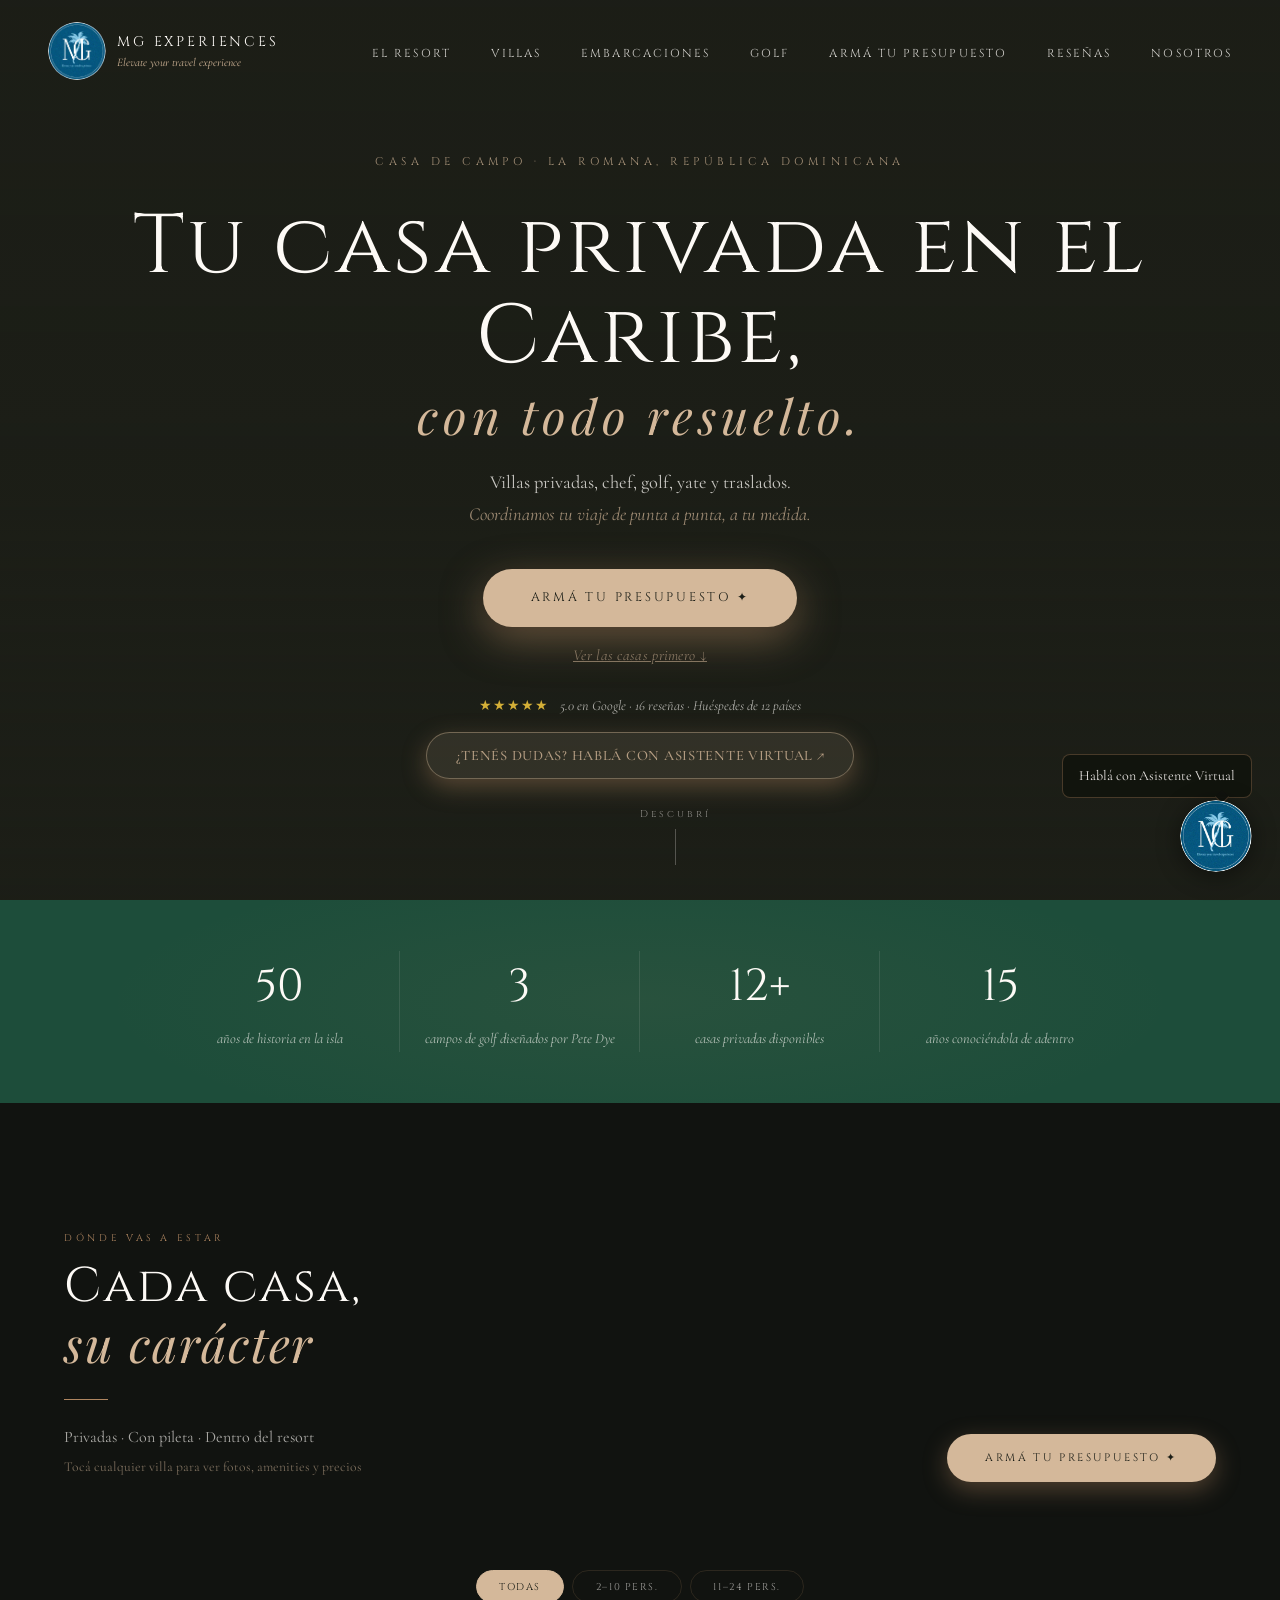
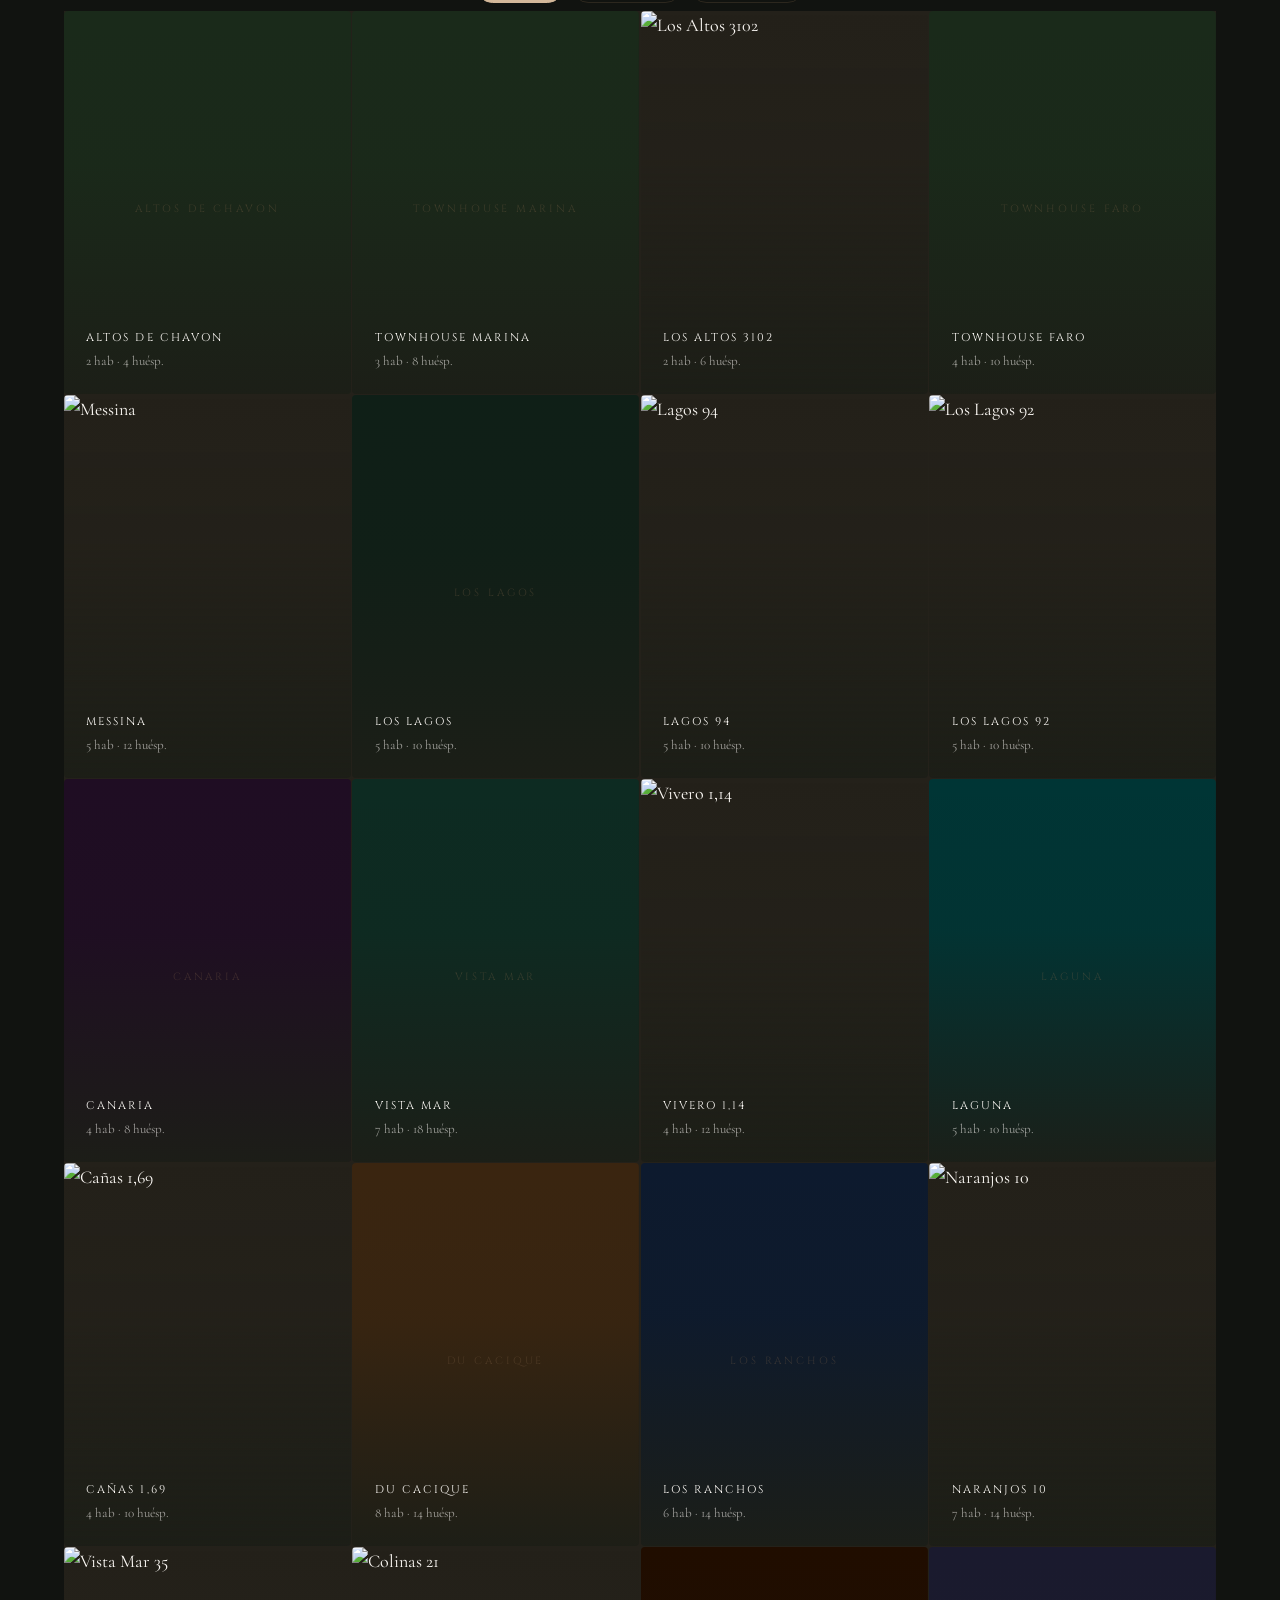
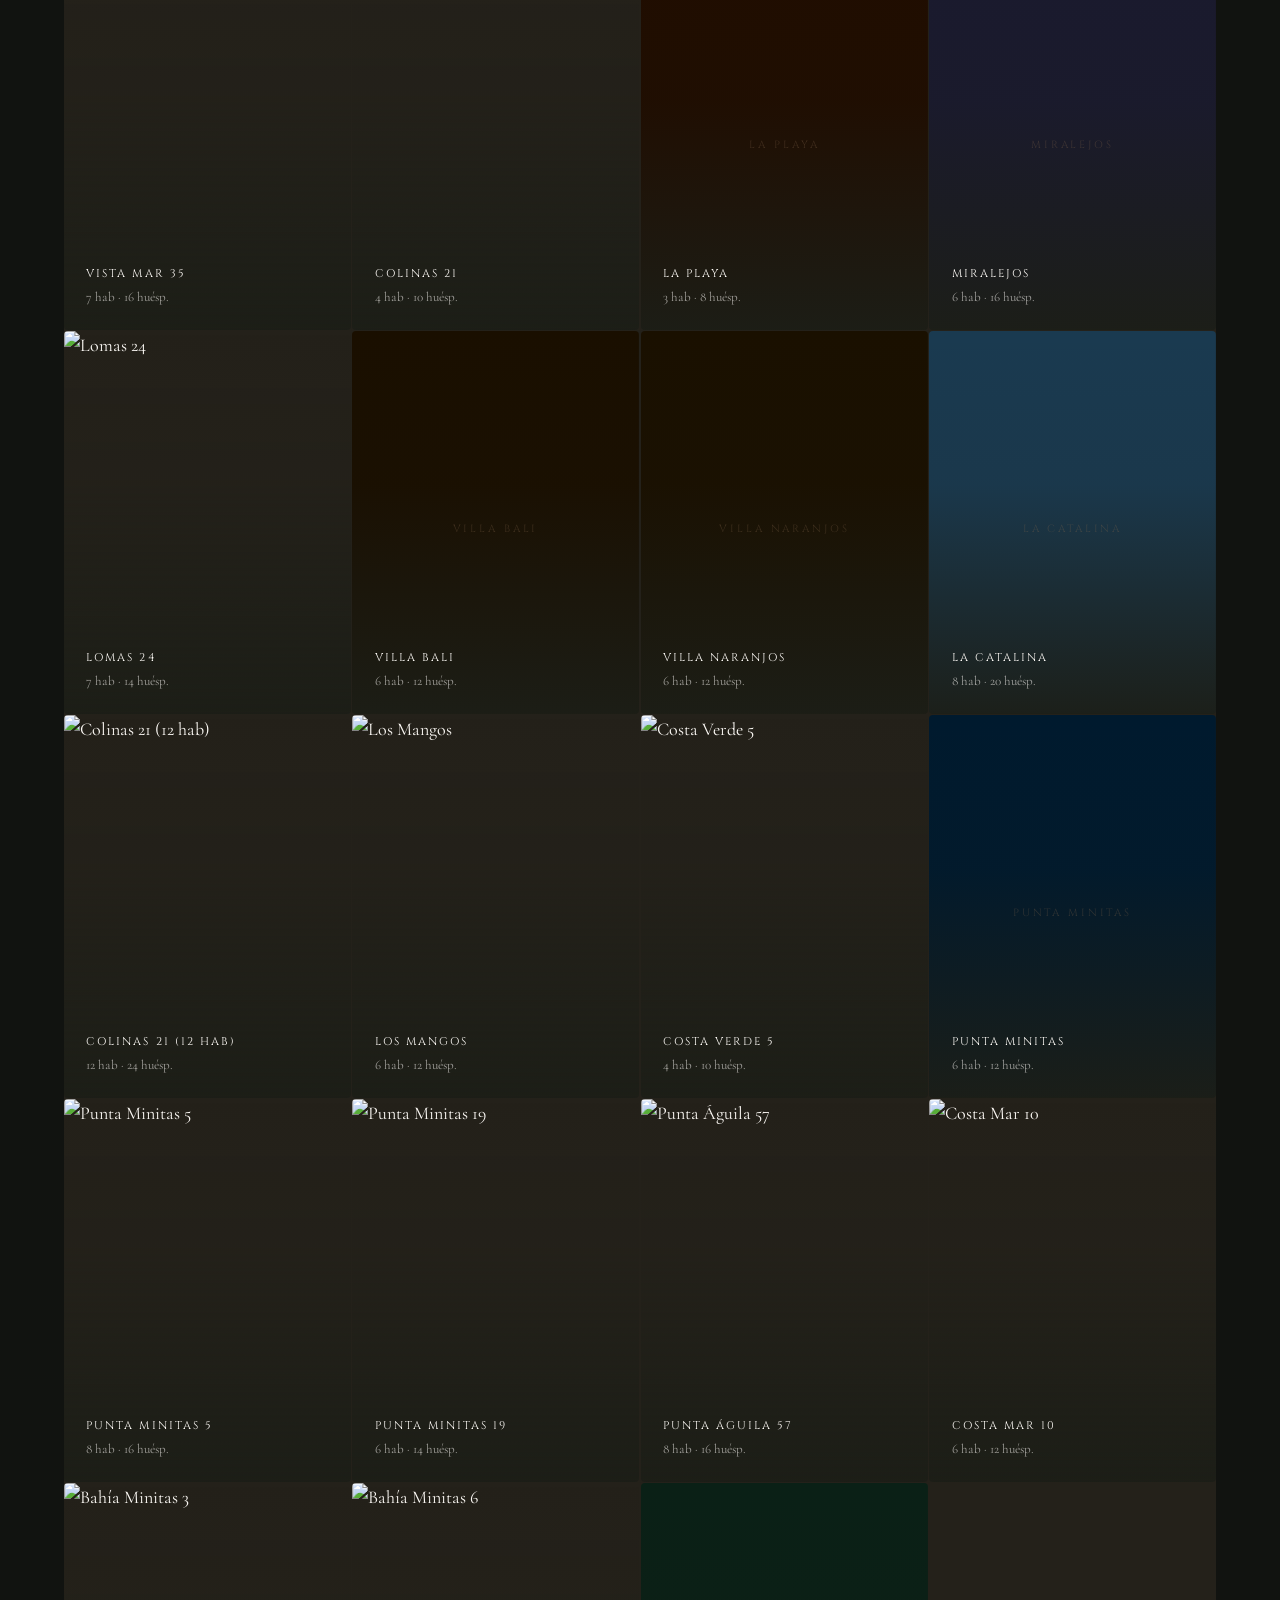
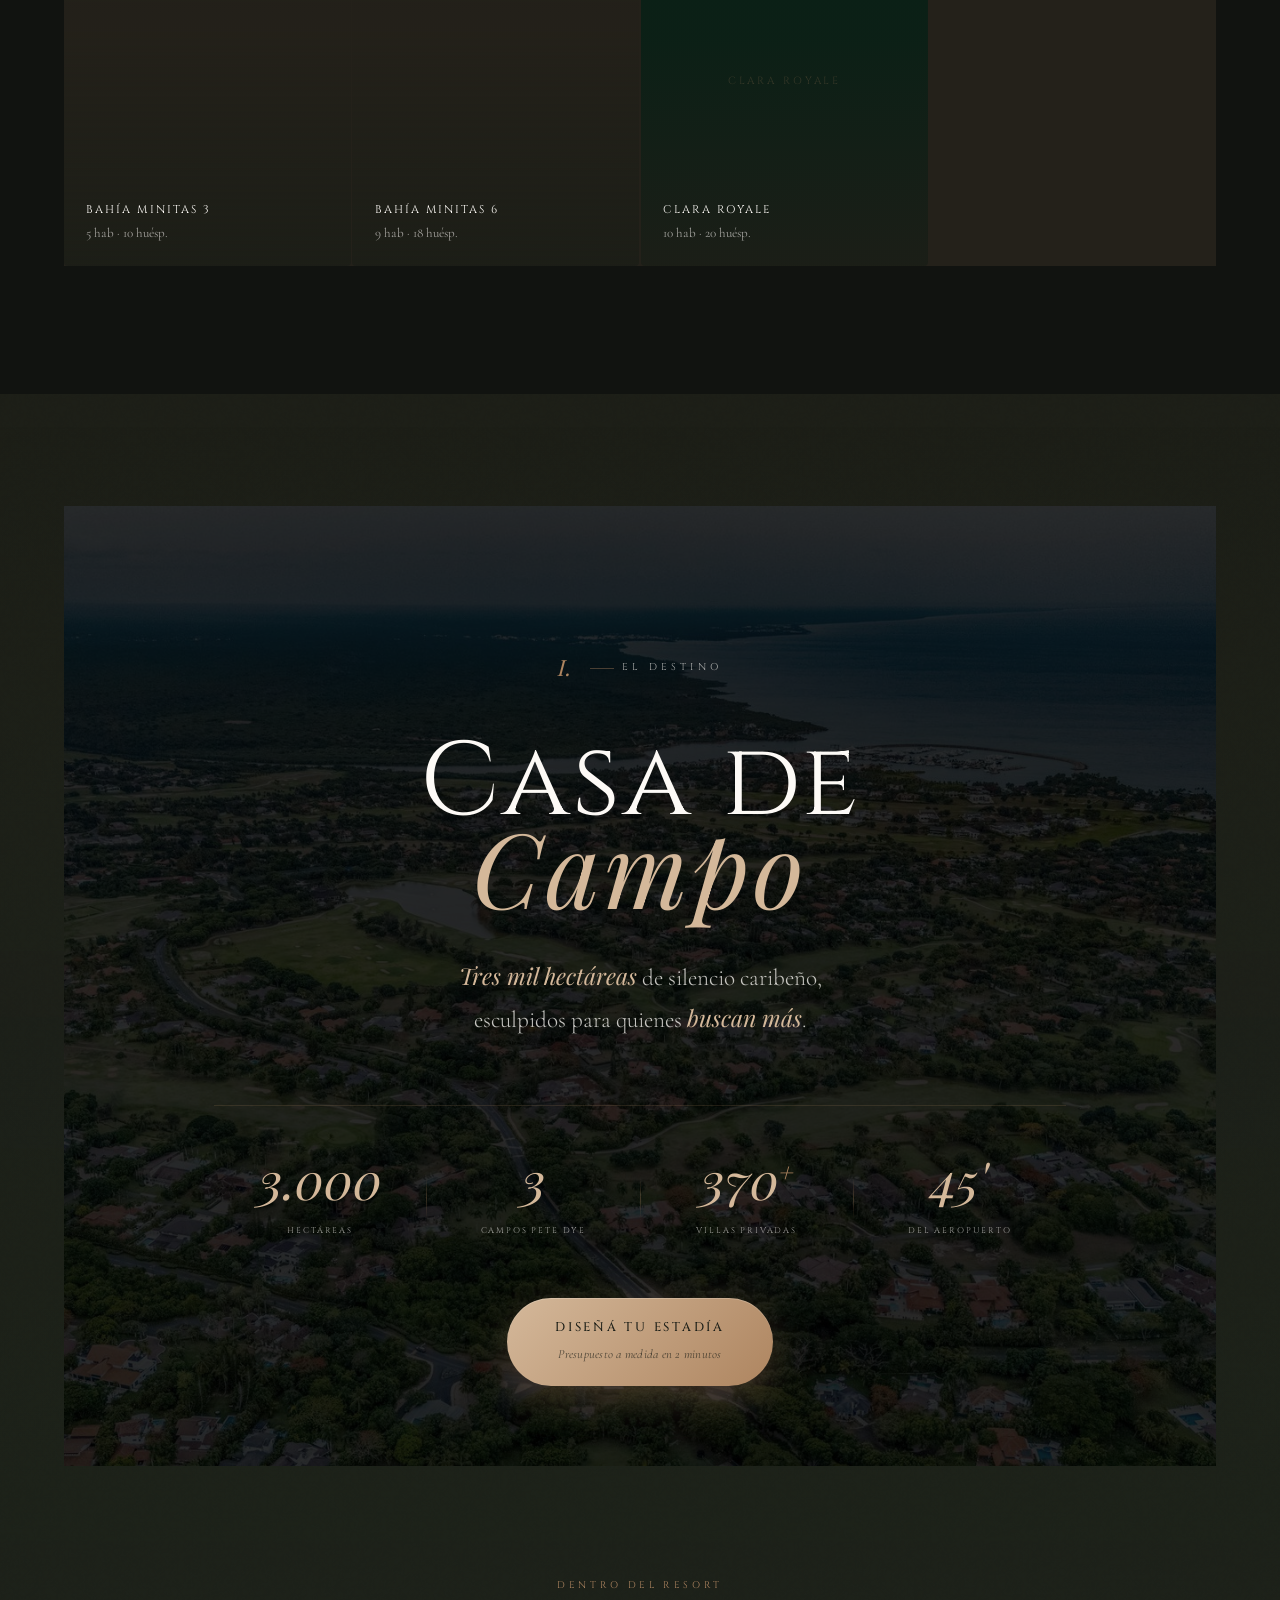
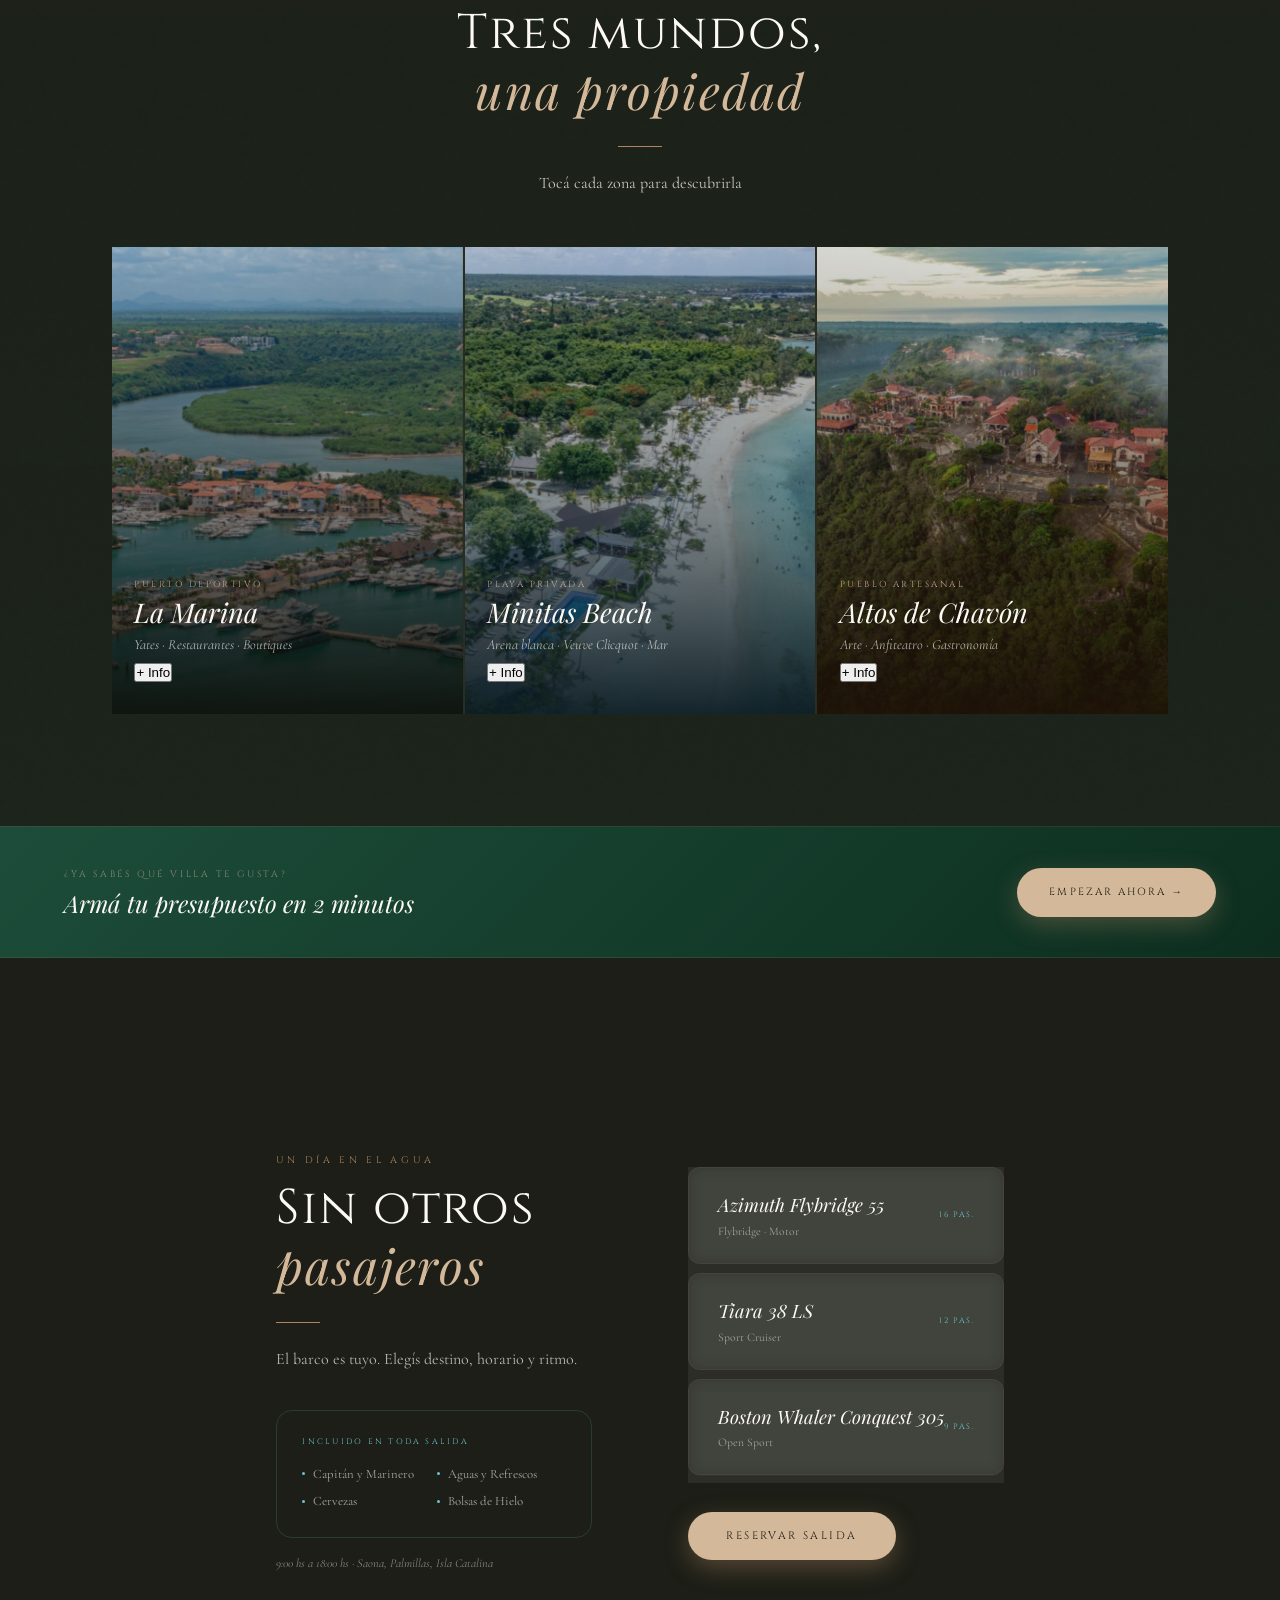
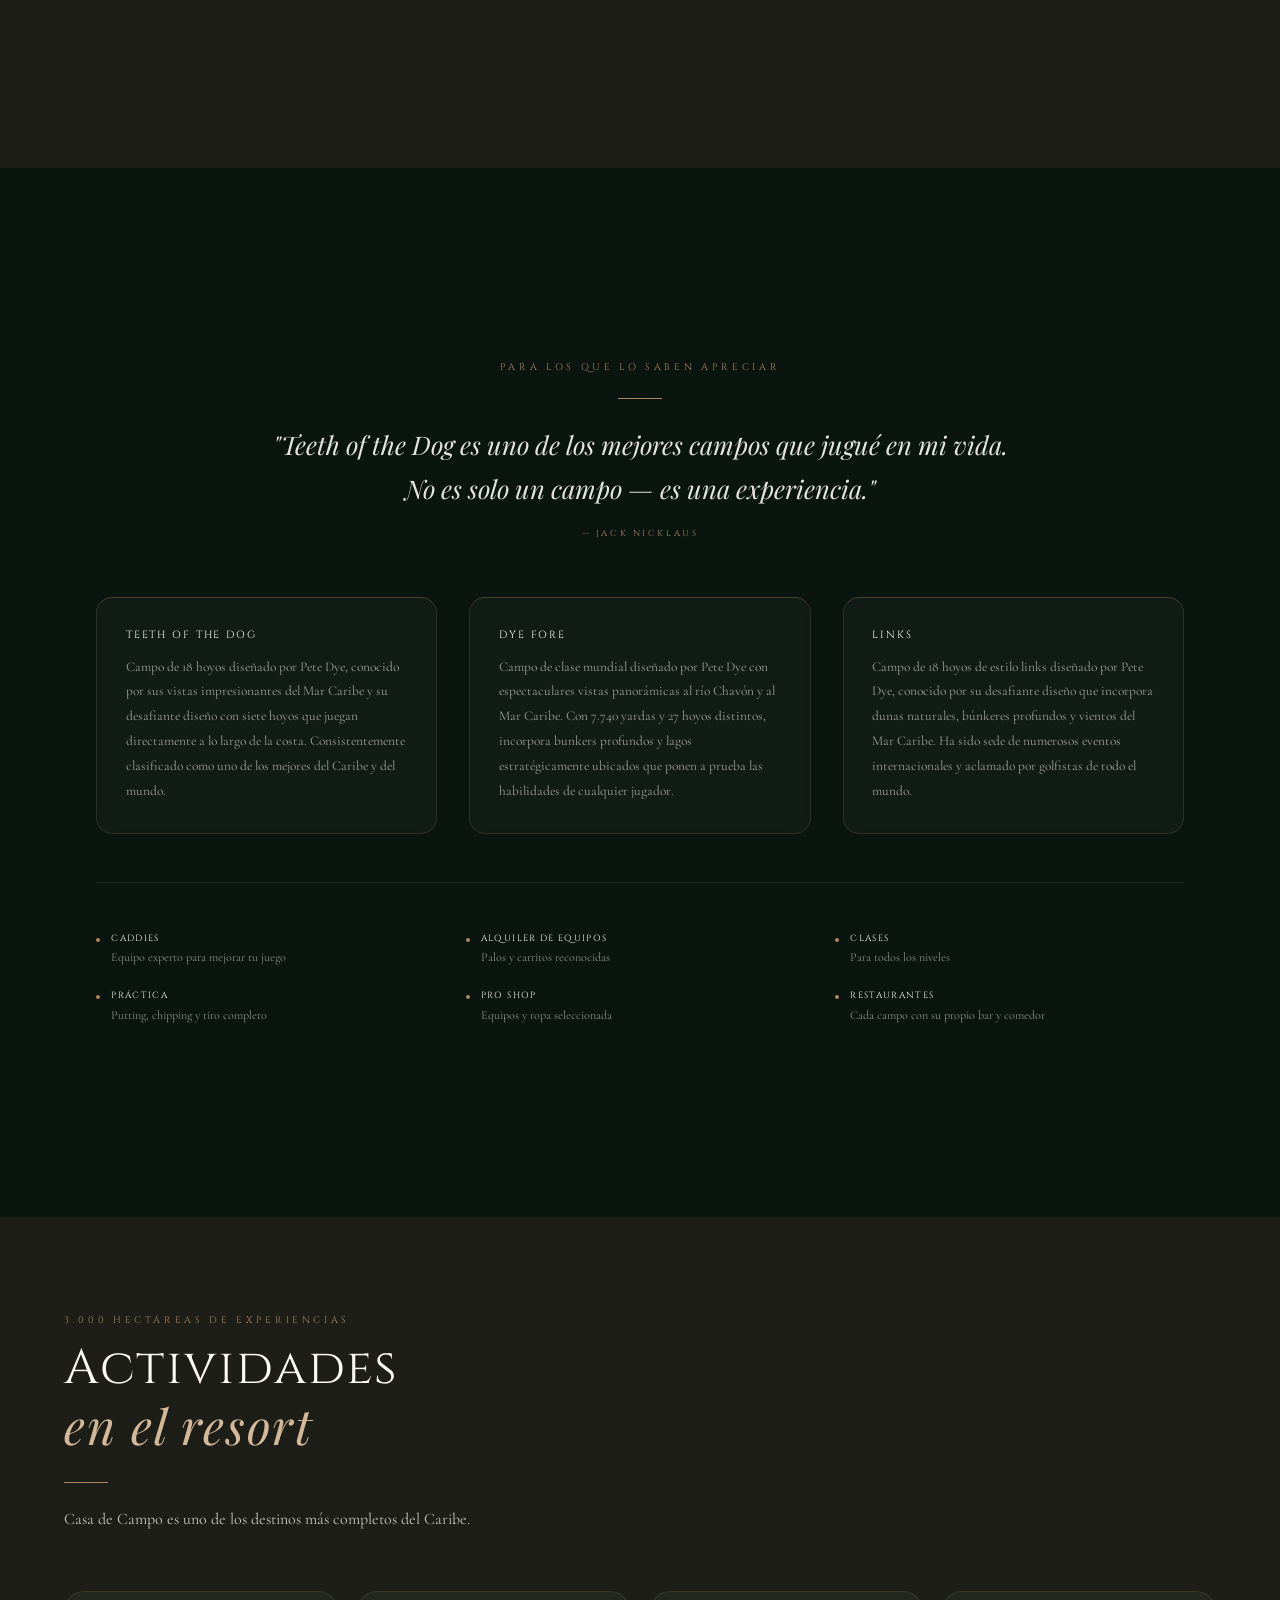
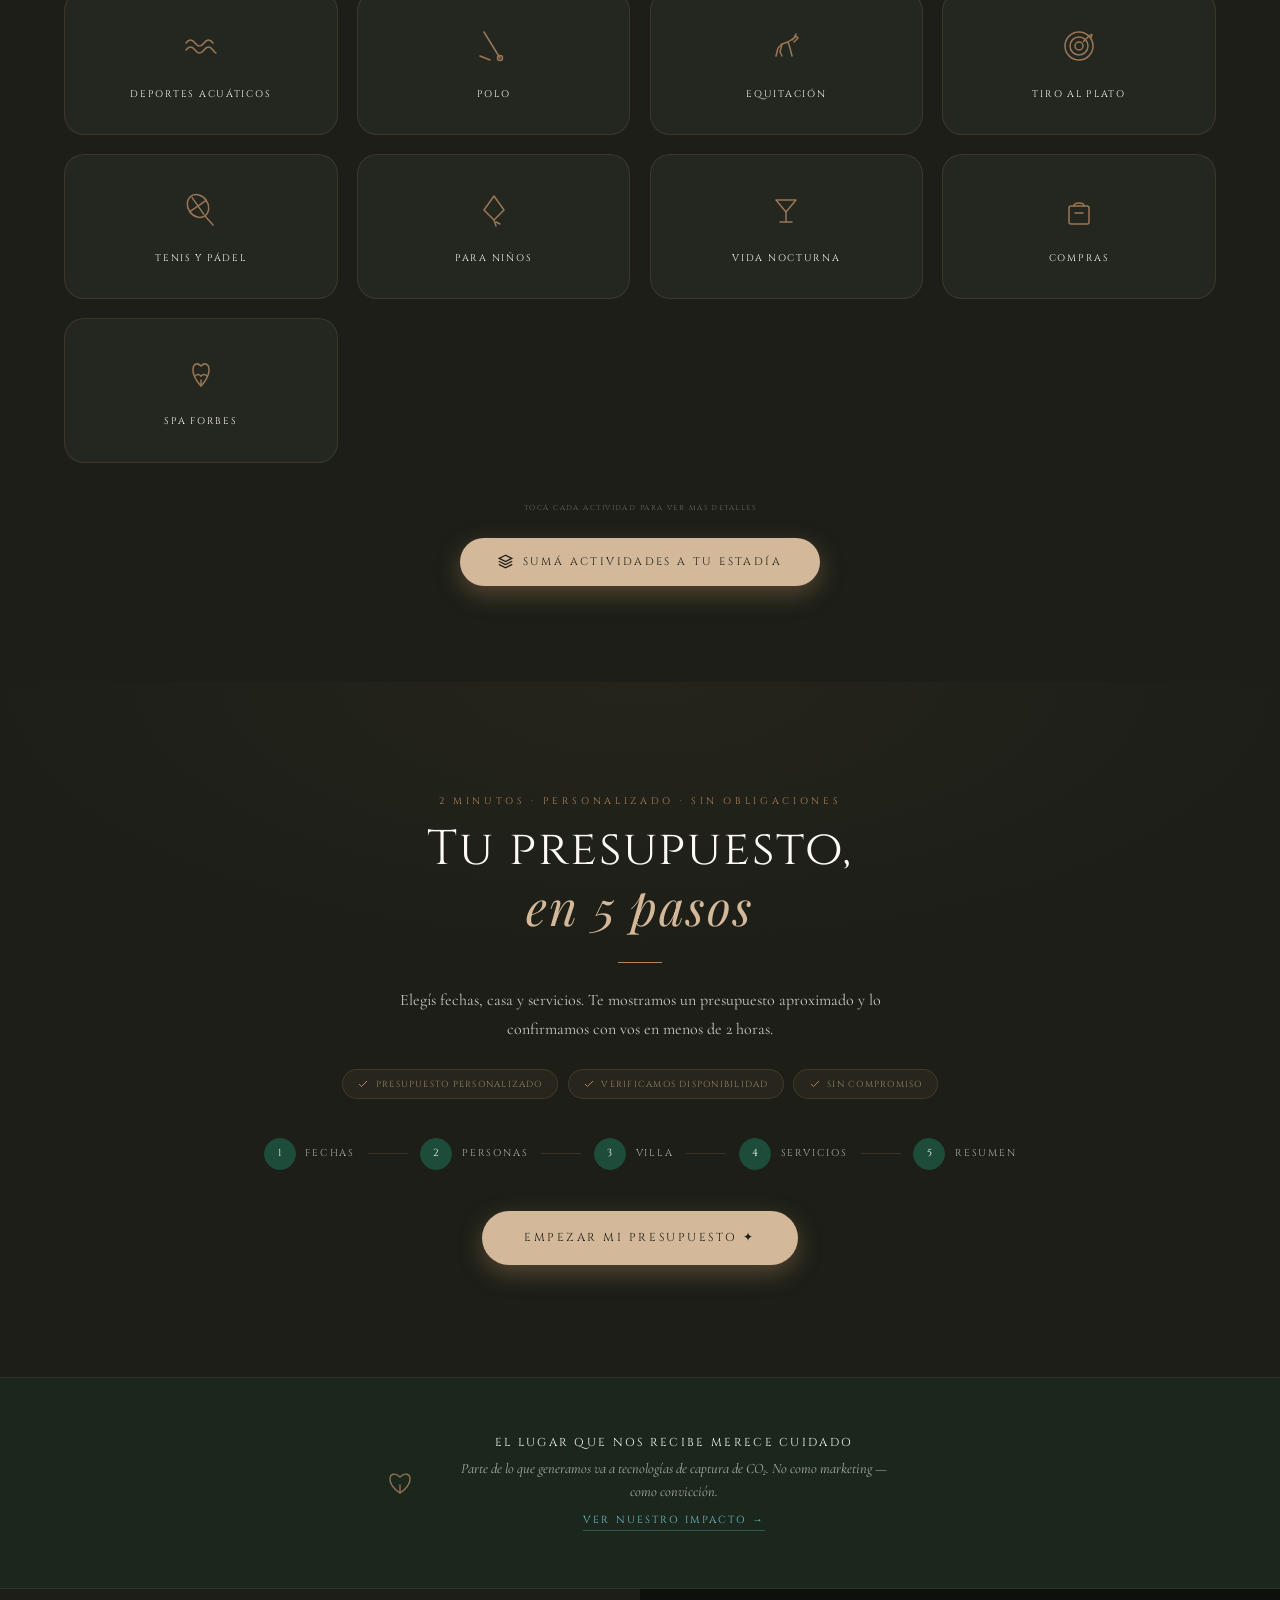
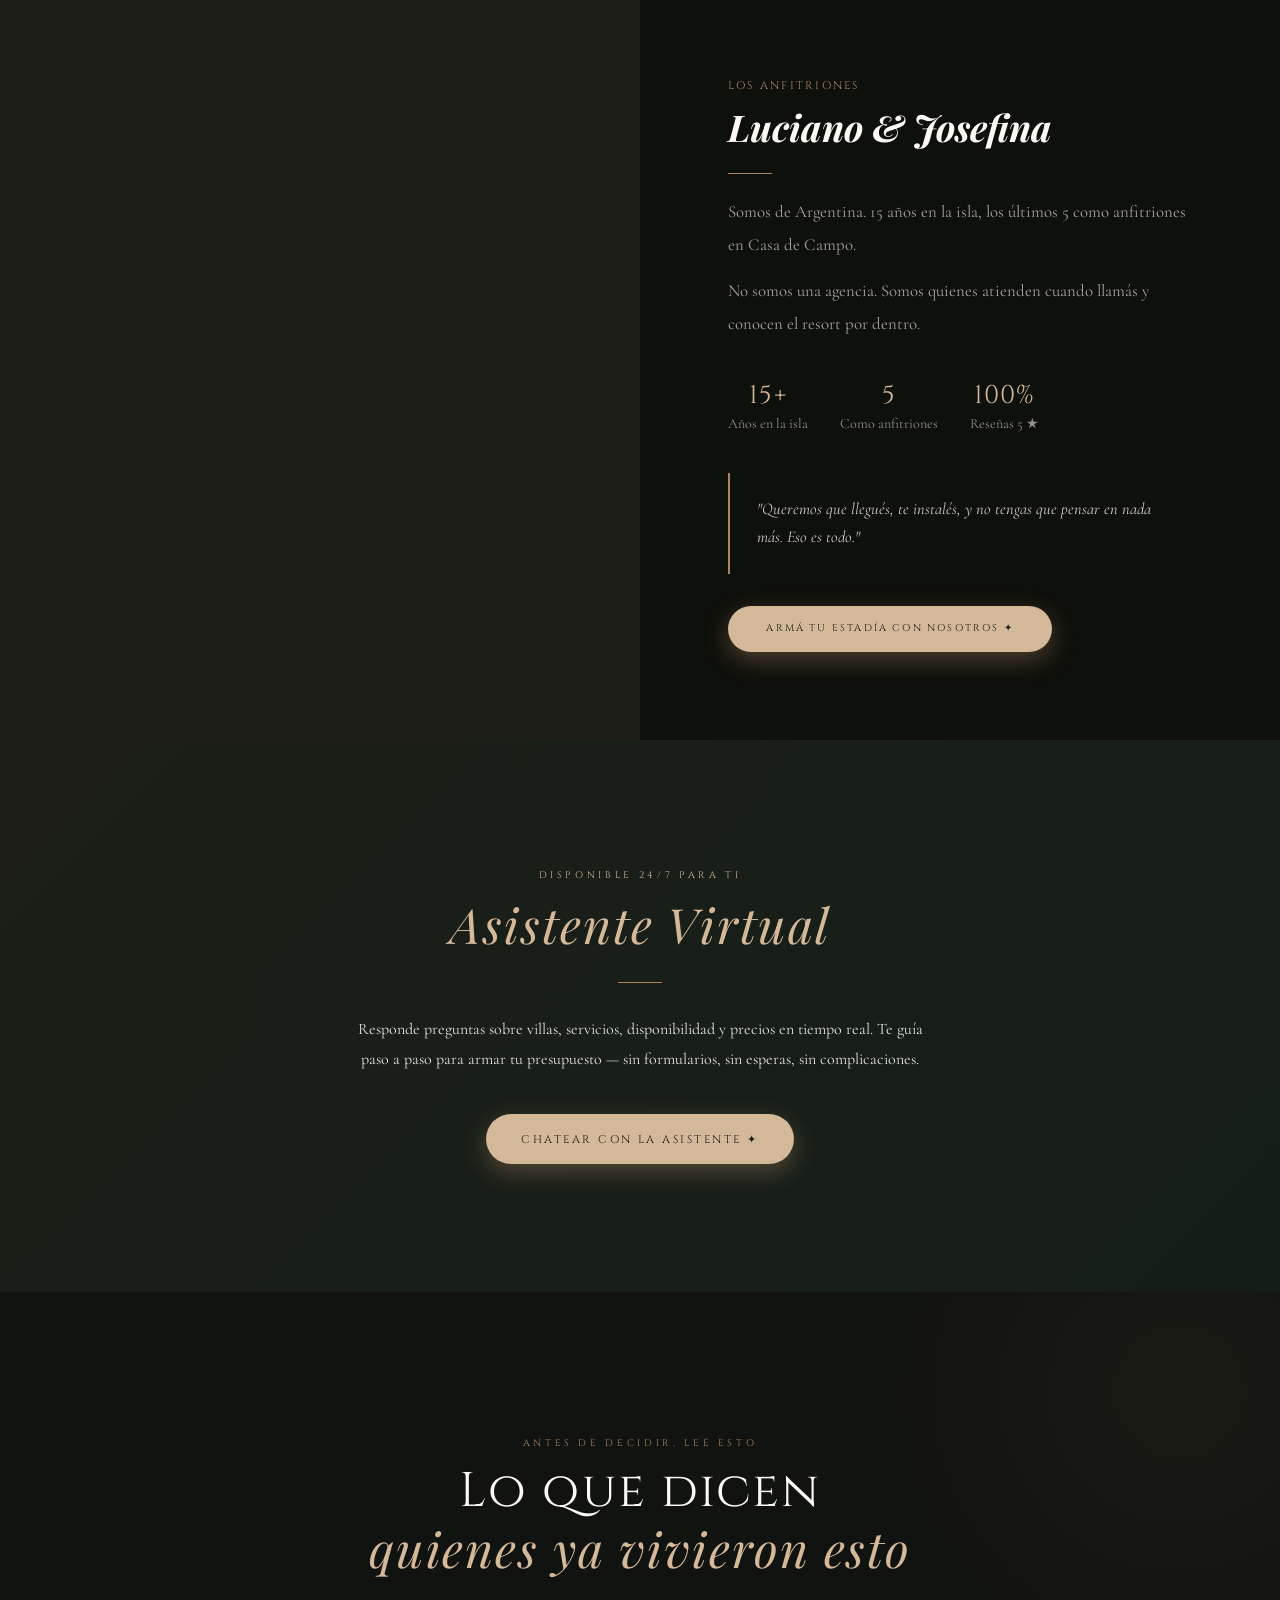
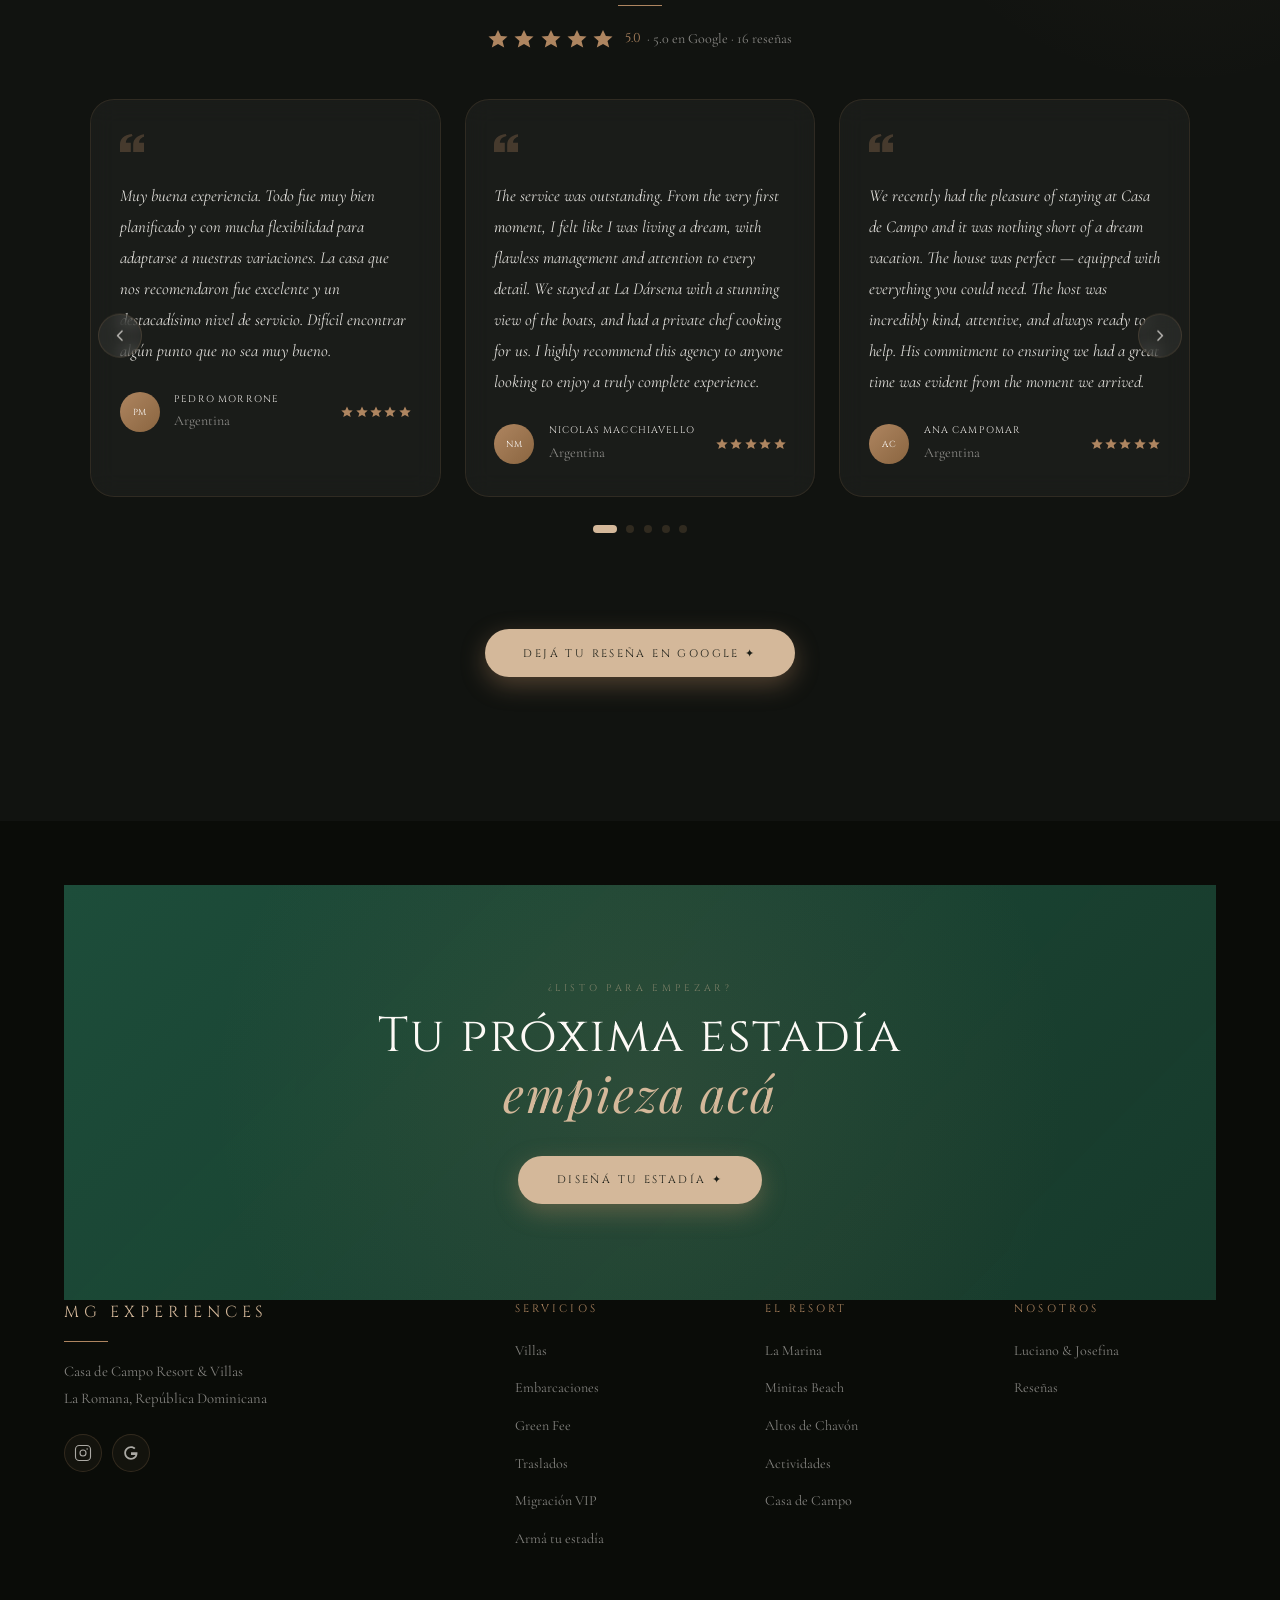
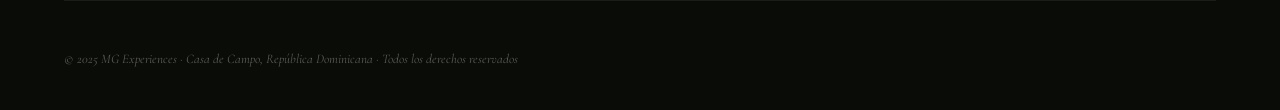
==== commit b82c4b17: "Separar el armador de presupuestos en presupuesto.html (sobre dev) Misma separación ya mergeada en m" ====
--- a/index.html
+++ b/index.html
@@ -3,6 +3,18 @@
 <head>
 <meta charset="UTF-8">
 <meta name="viewport" content="width=device-width, initial-scale=1.0, maximum-scale=1.0, user-scalable=no">
+
+<!-- Google tag (gtag.js) -->
+<script async src="https://www.googletagmanager.com/gtag/js?id=G-HB14Z10X8B"></script>
+<script>
+  window.dataLayer = window.dataLayer || [];
+  function gtag(){dataLayer.push(arguments);}
+  gtag('js', new Date());
+
+  gtag('config', 'G-HB14Z10X8B');
+</script>
+<!-- End Google tag -->
+
 <meta name="description" content="Villas privadas, embarcaciones, traslados premium y experiencias a medida en Casa de Campo Resort, República Dominicana. Tu hogar en el Caribe, sin itinerarios.">
 <title>MG Experiences — Villas privadas en Casa de Campo, República Dominicana</title>
 
@@ -16,11 +28,11 @@
 t.src=v;s=b.getElementsByTagName(e)[0];
 s.parentNode.insertBefore(t,s)}(window, document,'script',
 'https://connect.facebook.net/en_US/fbevents.js');
-fbq('init', '1992657445461788');
+fbq('init', '1703217240994709');
 fbq('track', 'PageView');
 </script>
 <noscript><img height="1" width="1" style="display:none"
-src="https://www.facebook.com/tr?id=1992657445461788&ev=PageView&noscript=1" /></noscript>
+src="https://www.facebook.com/tr?id=1703217240994709&ev=PageView&noscript=1" /></noscript>
 <!-- End Meta Pixel Code -->
 
 <link rel="preconnect" href="https://fonts.googleapis.com">
@@ -42,7 +54,7 @@
 nav{position:fixed;top:0;left:0;right:0;z-index:200;display:flex;align-items:center;justify-content:space-between;padding:1.4rem 3rem;transition:all .5s}
 nav.solid{background:rgba(28,30,23,.85);backdrop-filter:saturate(180%) blur(20px);border-bottom:.5px solid rgba(174,133,96,.18);padding:1rem 3rem}
 .nlinks{display:flex;gap:2.5rem;list-style:none}
-.nlinks a{font-family:'Cinzel',serif;font-size:.72rem;letter-spacing:.18em;color:rgba(253,250,246,.65);text-decoration:none;transition:color .3s;text-transform:uppercase}
+.nlinks a{font-family:'Cinzel',serif;font-size:.72rem;letter-spacing:.18em;color:rgba(253,250,246,.8);text-decoration:none;transition:color .3s;text-transform:uppercase}
 .nlinks a:hover{color:var(--vl)}
 .logo{display:flex;align-items:center;gap:.7rem;text-decoration:none}
 .logo-n{font-family:'Cinzel',serif;font-size:.88rem;letter-spacing:.2em;color:var(--wh);display:block}
@@ -59,7 +71,7 @@
 .hpre{font-family:'Cinzel',serif;font-size:.7rem;letter-spacing:.4em;color:rgba(212,184,154,.75);margin-bottom:2rem;text-transform:uppercase;animation:fu .9s ease .4s both}
 .hh1{font-family:'Cinzel',serif;font-weight:400;font-size:clamp(2.8rem,6.5vw,6rem);line-height:1.08;letter-spacing:.04em;color:var(--wh);animation:fu .9s ease .6s both}
 .hh1 em{display:block;font-family:'Playfair Display',serif;font-style:italic;font-weight:400;color:var(--vl);font-size:.58em;letter-spacing:.1em;margin-top:.4rem}
-.hsub{font-size:clamp(.95rem,1.6vw,1.15rem);color:rgba(253,250,246,.62);max-width:520px;margin:1.6rem auto 2.4rem;line-height:1.75;animation:fu .9s ease .8s both}
+.hsub{font-size:clamp(.95rem,1.6vw,1.15rem);color:rgba(253,250,246,.77);max-width:520px;margin:1.6rem auto 2.4rem;line-height:1.75;animation:fu .9s ease .8s both}
 .hbtns{display:flex;gap:1rem;justify-content:center;flex-wrap:wrap;animation:fu .9s ease 1s both}
 .btn{font-family:'Cinzel',serif;font-size:.68rem;letter-spacing:.22em;text-transform:uppercase;padding:.95rem 2.4rem;text-decoration:none;transition:all .45s cubic-bezier(.25,.46,.45,.94);display:inline-block;cursor:pointer;border:none;border-radius:100px}
 .bf{color:var(--bk);background:var(--vl);box-shadow:0 8px 24px rgba(174,133,96,.4)}
@@ -112,7 +124,7 @@
   font-family:'Cormorant Garamond',serif;
   font-style:italic;
   font-size:.88rem;
-  color:rgba(253,250,246,.5);
+  color:rgba(253,250,246,.65);
 }
 
 .hero-secondary-link{
@@ -283,7 +295,7 @@
 }
 
 .scue{position:absolute;bottom:2.2rem;left:50%;transform:translateX(-50%);z-index:2;display:flex;flex-direction:column;align-items:center;gap:.4rem;animation:fu .9s ease 1.4s both}
-.scue span{font-family:'Cinzel',serif;font-size:.62rem;letter-spacing:.3em;color:rgba(253,250,246,.35)}
+.scue span{font-family:'Cinzel',serif;font-size:.62rem;letter-spacing:.3em;color:rgba(253,250,246,.5)}
 .sln{width:1px;height:36px;background:rgba(253,250,246,.25);animation:pulse 2.2s ease-in-out infinite}
 
 @keyframes fu{from{opacity:0;transform:translateY(22px)}to{opacity:1;transform:translateY(0)}}
@@ -298,7 +310,7 @@
 .bigt em{font-family:'Playfair Display',serif;font-style:italic;font-weight:400;color:var(--vl)}
 .rule{width:44px;height:1px;background:var(--v);margin:1.4rem 0}
 .rc{margin:1.4rem auto}
-.prose{font-size:1.08rem;color:rgba(253,250,246,.55);line-height:1.95;max-width:500px}
+.prose{font-size:1.08rem;color:rgba(253,250,246,.7);line-height:1.95;max-width:500px}
 .sec{padding:9rem 4rem}
 
 /* ── SERVICES SCROLL ── */
@@ -315,10 +327,10 @@
 .scb{position:absolute;bottom:0;left:0;right:0;padding:2rem}
 .scat{font-family:'Cinzel',serif;font-size:.66rem;letter-spacing:.28em;color:var(--vl);text-transform:uppercase;margin-bottom:.5rem}
 .stitle{font-family:'Playfair Display',serif;font-style:italic;font-size:1.55rem;color:var(--wh);margin-bottom:.5rem}
-.sitems{font-size:.9rem;color:rgba(253,250,246,.52);line-height:1.8}
+.sitems{font-size:.9rem;color:rgba(253,250,246,.67);line-height:1.8}
 .slink{display:inline-block;margin-top:1rem;font-family:'Cinzel',serif;font-size:.64rem;letter-spacing:.2em;color:var(--vl);text-decoration:none;text-transform:uppercase;border-bottom:1px solid rgba(212,184,154,.3);padding-bottom:.12rem;transition:all .3s}
 .slink:hover{color:var(--wh);border-color:var(--wh)}
-.sh{text-align:center;padding:1.5rem;font-family:'Cinzel',serif;font-size:.64rem;letter-spacing:.22em;color:rgba(253,250,246,.22);text-transform:uppercase}
+.sh{text-align:center;padding:1.5rem;font-family:'Cinzel',serif;font-size:.64rem;letter-spacing:.22em;color:rgba(253,250,246,.37);text-transform:uppercase}
 
 /* ── VILLAS PREVIEW ── */
 .villas{padding:8rem 4rem;background:var(--sand)}
@@ -331,8 +343,8 @@
 .vpc-wrap .vpc{position:absolute;inset:0;width:100%;height:100%}
 .vc:hover .vfoot{opacity:1;transform:translateY(0)}
 .vfilt{display:flex;gap:.5rem;justify-content:center;padding:1.5rem 1rem .5rem;max-width:1200px;margin:0 auto;flex-wrap:wrap}
-.vfb{font-family:'Cinzel',serif;font-size:.62rem;letter-spacing:.16em;text-transform:uppercase;color:rgba(253,250,246,.45);background:none;border:1px solid rgba(174,133,96,.18);padding:.55rem 1.4rem;cursor:pointer;transition:all .4s cubic-bezier(.25,.46,.45,.94);border-radius:100px}
-.vfb:hover{color:var(--vl);border-color:rgba(174,133,96,.55);background:rgba(174,133,96,.06)}
+.vfb{font-family:'Cinzel',serif;font-size:.62rem;letter-spacing:.16em;text-transform:uppercase;color:rgba(253,250,246,.6);background:none;border:1px solid rgba(174,133,96,.18);padding:.55rem 1.4rem;cursor:pointer;transition:all .4s cubic-bezier(.25,.46,.45,.94);border-radius:100px}
+.vfb:hover{color:var(--vl);border-color:rgba(174,133,96,.7);background:rgba(174,133,96,.06)}
 .vc:hover{z-index:2}
 .vc:hover .vi{transform:scale(1.07)}
 .vc:hover .vfoot{opacity:1;transform:translateY(0)}
@@ -341,11 +353,11 @@
 .vov{position:absolute;inset:0;background:linear-gradient(to top,rgba(28,30,23,.95) 0%,rgba(28,30,23,.08) 60%,transparent 100%)}
 .vinfo{position:absolute;bottom:0;left:0;right:0;padding:1.4rem}
 .vname{font-family:'Cinzel',serif;font-size:.7rem;letter-spacing:.18em;color:var(--wh);text-transform:uppercase;margin-bottom:.25rem}
-.vdet{font-size:.82rem;color:rgba(253,250,246,.45)}
+.vdet{font-size:.82rem;color:rgba(253,250,246,.6)}
 .vfoot{position:absolute;inset:0;background:rgba(29,77,58,.93);display:flex;flex-direction:column;align-items:center;justify-content:center;padding:2rem;opacity:0;transform:translateY(6px);transition:all .38s}
 .vprice-l{font-family:'Cinzel',serif;font-size:.68rem;letter-spacing:.15em;color:var(--vl);text-transform:uppercase;margin-bottom:.35rem}
 .vprice-v{font-family:'Playfair Display',serif;font-style:italic;font-size:1.75rem;color:var(--wh);margin-bottom:.3rem}
-.vprice-x{font-size:.86rem;color:rgba(253,250,246,.5);text-align:center;margin-bottom:1.2rem}
+.vprice-x{font-size:.86rem;color:rgba(253,250,246,.65);text-align:center;margin-bottom:1.2rem}
 .vbtn{font-family:'Cinzel',serif;font-size:.62rem;letter-spacing:.2em;text-transform:uppercase;color:var(--g);background:var(--vl);padding:.55rem 1.3rem;cursor:pointer;border:none;text-decoration:none;transition:background .3s;border-radius:100px;transition:all .4s cubic-bezier(.25,.46,.45,.94)}
 .vbtn:hover{background:var(--wh)}
 
@@ -360,28 +372,28 @@
 .vm-close{position:sticky;top:0;z-index:10;display:flex;justify-content:flex-end;padding:.6rem .8rem;background:transparent;pointer-events:none}
 .vm-cta-gallery{display:flex;align-items:center;gap:.5rem;font-family:'Cinzel',serif;font-size:.64rem;letter-spacing:.15em;text-transform:uppercase;color:var(--vl);background:none;border:.5px solid rgba(174,133,96,.3);padding:.75rem 1.5rem;cursor:pointer;transition:all .2s ease;margin-top:.5rem}
 .vm-cta-gallery:hover{background:rgba(174,133,96,.1);border-color:var(--vl);color:var(--wh)}
-.vm-close-btn{pointer-events:all;background:rgba(11,17,10,.85);border:1px solid rgba(174,133,96,.3);color:rgba(174,133,96,.7);width:34px;height:34px;cursor:pointer;font-size:1rem;display:flex;align-items:center;justify-content:center;transition:all .2s;backdrop-filter:blur(4px)}
-.vm-close-btn:hover{border-color:rgba(174,133,96,.7);color:var(--vl)}
+.vm-close-btn{pointer-events:all;background:rgba(11,17,10,.85);border:1px solid rgba(174,133,96,.3);color:rgba(174,133,96,.85);width:34px;height:34px;cursor:pointer;font-size:1rem;display:flex;align-items:center;justify-content:center;transition:all .2s;backdrop-filter:blur(4px)}
+.vm-close-btn:hover{border-color:rgba(174,133,96,.85);color:var(--vl)}
 .vm-label{font-family:'Cinzel',serif;font-size:.62rem;letter-spacing:.22em;color:var(--vl);text-transform:uppercase;margin-bottom:.6rem}
 .vm-title{font-family:'Playfair Display',serif;font-size:2.1rem;font-style:italic;color:var(--wh);margin-bottom:1.6rem;line-height:1.2}
 .vm-stats{display:grid;grid-template-columns:repeat(3,1fr);gap:.8rem;margin-bottom:2rem}
 .vm-stat{border:1px solid rgba(174,133,96,.15);padding:.9rem .8rem;text-align:center}
 .vm-stat-n{font-family:'Playfair Display',serif;font-size:1.4rem;color:var(--vl);font-style:italic}
-.vm-stat-l{font-family:'Cinzel',serif;font-size:.62rem;letter-spacing:.12em;color:rgba(253,250,246,.4);text-transform:uppercase;margin-top:.2rem}
+.vm-stat-l{font-family:'Cinzel',serif;font-size:.62rem;letter-spacing:.12em;color:rgba(253,250,246,.55);text-transform:uppercase;margin-top:.2rem}
 .vm-price-box{background:rgba(174,133,96,.07);border:1px solid rgba(174,133,96,.2);padding:1.2rem 1.5rem;margin-bottom:2rem;display:flex;align-items:center;justify-content:space-between;gap:1rem}
-.vm-price-from{font-family:'Cinzel',serif;font-size:.62rem;letter-spacing:.18em;color:rgba(174,133,96,.6);text-transform:uppercase}
+.vm-price-from{font-family:'Cinzel',serif;font-size:.62rem;letter-spacing:.18em;color:rgba(174,133,96,.75);text-transform:uppercase}
 .vm-price-val{font-family:'Playfair Display',serif;font-size:1.8rem;font-style:italic;color:var(--wh)}
-.vm-price-night{font-size:.88rem;color:rgba(253,250,246,.4)}
+.vm-price-night{font-size:.88rem;color:rgba(253,250,246,.55)}
 .vm-section-t{font-family:'Cinzel',serif;font-size:.64rem;letter-spacing:.2em;color:var(--vl);text-transform:uppercase;margin-bottom:.9rem;margin-top:1.8rem;padding-bottom:.5rem;border-bottom:1px solid rgba(174,133,96,.12)}
-.vm-desc{font-family:'Cormorant Garamond',serif;font-size:1rem;color:rgba(253,250,246,.7);line-height:1.85;margin-bottom:.8rem}
+.vm-desc{font-family:'Cormorant Garamond',serif;font-size:1rem;color:rgba(253,250,246,.85);line-height:1.85;margin-bottom:.8rem}
 .vm-amenities{display:grid;grid-template-columns:1fr 1fr;gap:.45rem .8rem;margin-bottom:.5rem}
-.vm-am{display:flex;align-items:flex-start;gap:.5rem;font-family:'Cormorant Garamond',serif;font-size:.92rem;color:rgba(253,250,246,.65);line-height:1.5}
+.vm-am{display:flex;align-items:flex-start;gap:.5rem;font-family:'Cormorant Garamond',serif;font-size:.92rem;color:rgba(253,250,246,.8);line-height:1.5}
 .vm-am::before{content:'✦';font-size:.66rem;color:var(--vl);margin-top:.28rem;flex-shrink:0}
 .vm-rooms{display:flex;flex-direction:column;gap:.7rem}
 .vm-room{padding:.9rem 1rem;border-left:2px solid rgba(174,133,96,.25);background:rgba(174,133,96,.04)}
 .vm-room-n{font-family:'Cinzel',serif;font-size:.64rem;letter-spacing:.16em;color:var(--vl);text-transform:uppercase;margin-bottom:.3rem}
-.vm-room-d{font-family:'Cormorant Garamond',serif;font-size:.9rem;color:rgba(253,250,246,.6);line-height:1.6}
-.vm-note{font-family:'Cormorant Garamond',serif;font-style:italic;font-size:.85rem;color:rgba(253,250,246,.35);line-height:1.6;margin-top:1rem}
+.vm-room-d{font-family:'Cormorant Garamond',serif;font-size:.9rem;color:rgba(253,250,246,.75);line-height:1.6}
+.vm-note{font-family:'Cormorant Garamond',serif;font-style:italic;font-size:.85rem;color:rgba(253,250,246,.5);line-height:1.6;margin-top:1rem}
 .vm-ctas{display:grid;grid-template-columns:1fr 1fr;gap:.8rem;margin-top:2.5rem;padding-top:1.5rem;border-top:1px solid rgba(174,133,96,.12)}
 .vm-cta-main{font-family:'Cinzel',serif;font-size:.68rem;letter-spacing:.18em;text-transform:uppercase;color:var(--bk);background:var(--vl);border:none;padding:1rem 1.8rem;cursor:pointer;transition:all .4s cubic-bezier(.25,.46,.45,.94);border-radius:100px;width:100%}
 .vm-cta-main:hover{background:var(--wh)}
@@ -403,7 +415,7 @@
 .vm-carousel-btn:hover{background:rgba(0,0,0,.85)}
 .vm-carousel-btn.prev{left:.6rem}.vm-carousel-btn.next{right:.6rem}
 .vm-carousel-counter{position:absolute;bottom:.6rem;right:.8rem;background:rgba(0,0,0,.55);color:rgba(255,255,255,.8);font-family:'Cinzel',serif;font-size:.6rem;letter-spacing:.1em;padding:.2rem .5rem}
-.vm-carousel-loading{display:flex;align-items:center;justify-content:center;aspect-ratio:16/9;color:rgba(253,250,246,.3);font-family:'Cormorant Garamond',serif;font-style:italic;font-size:.9rem}
+.vm-carousel-loading{display:flex;align-items:center;justify-content:center;aspect-ratio:16/9;color:rgba(253,250,246,.45);font-family:'Cormorant Garamond',serif;font-style:italic;font-size:.9rem}
 
 /* ── SCROLL ANIMATIONS (Apple-style) ── */
 [data-reveal]{opacity:0;transform:translateY(32px);transition:opacity .78s cubic-bezier(.25,.46,.45,.94),transform .78s cubic-bezier(.25,.46,.45,.94)}
@@ -418,11 +430,11 @@
 [data-delay="5"]{transition-delay:.5s}
 [data-delay="6"]{transition-delay:.6s}
 /* Typography improvements */
-.prose{font-size:1rem;color:rgba(253,250,246,.62);line-height:1.85}
-.cpanel-sub{color:rgba(253,250,246,.65);font-size:1.05rem;line-height:1.8}
-.svc-opt-name{font-size:1rem;color:rgba(253,250,246,.88);font-weight:500}
-.rs-cd{font-family:'Cormorant Garamond',serif;font-size:1rem;color:rgba(253,250,246,.62);line-height:1.75}
-.vbd{font-size:.9rem;color:rgba(253,250,246,.58);line-height:1.78}
+.prose{font-size:1rem;color:rgba(253,250,246,.77);line-height:1.85}
+.cpanel-sub{color:rgba(253,250,246,.8);font-size:1.05rem;line-height:1.8}
+.svc-opt-name{font-size:1rem;color:rgba(253,250,246,.9);font-weight:500}
+.rs-cd{font-family:'Cormorant Garamond',serif;font-size:1rem;color:rgba(253,250,246,.77);line-height:1.75}
+.vbd{font-size:.9rem;color:rgba(253,250,246,.73);line-height:1.78}
 
 .vc-loading{background:rgba(174,133,96,.04);aspect-ratio:3/4;animation:shimmer 1.6s ease-in-out infinite}
 @keyframes shimmer{0%,100%{opacity:.4}50%{opacity:.8}}
@@ -433,16 +445,16 @@
 .rs-head{margin-bottom:3.5rem;max-width:680px}
 .rs-grid{display:grid;grid-template-columns:repeat(3,1fr);gap:1.5rem}
 .rs-card{padding:2rem 1.8rem;border:1px solid rgba(174,133,96,.18);background:rgba(255,255,255,.04);backdrop-filter:blur(12px);-webkit-backdrop-filter:blur(12px);border-radius:20px;transition:all .4s cubic-bezier(.25,.46,.45,.94)}
-.rs-card:hover{border-color:rgba(174,133,96,.3)}
-.rs-card-cta{border-color:rgba(174,133,96,.2);background:rgba(174,133,96,.04);display:flex;flex-direction:column;align-items:flex-start}
+.rs-card:hover{border-color:rgba(174,133,96,.45)}
+.rs-card-cta{border-color:rgba(174,133,96,.35);background:rgba(174,133,96,.04);display:flex;flex-direction:column;align-items:flex-start}
 .rs-icon{font-size:1.8rem;margin-bottom:.8rem;display:flex;align-items:center;justify-content:center;color:var(--v);opacity:.85}
 .rs-ct{font-family:'Cinzel',serif;font-size:.7rem;letter-spacing:.16em;color:var(--vl);text-transform:uppercase;margin-bottom:.6rem}
-.rs-cd{font-family:'Cormorant Garamond',serif;font-size:.95rem;color:rgba(253,250,246,.55);line-height:1.75}
+.rs-cd{font-family:'Cormorant Garamond',serif;font-size:.95rem;color:rgba(253,250,246,.7);line-height:1.75}
 .rs-beach{display:grid;grid-template-columns:1fr 1fr;gap:6rem;align-items:center}
 .rs-beach-facts{display:grid;grid-template-columns:1fr 1fr;gap:1.5rem}
 .rs-fact{padding:1.2rem;border:1px solid rgba(174,133,96,.12)}
 .rs-fn{font-family:'Cinzel',serif;font-size:.64rem;letter-spacing:.16em;color:var(--vl);text-transform:uppercase;margin-bottom:.4rem}
-.rs-fd{font-family:'Cormorant Garamond',serif;font-size:.88rem;color:rgba(253,250,246,.5);line-height:1.6}
+.rs-fd{font-family:'Cormorant Garamond',serif;font-size:.88rem;color:rgba(253,250,246,.65);line-height:1.6}
 @media(max-width:1024px){.rs-grid{grid-template-columns:repeat(2,1fr)}.rs-beach{grid-template-columns:1fr}}
 @media(max-width:640px){.resort-section{padding:4rem 1.5rem}.rs-grid{grid-template-columns:1fr}.rs-beach-facts{grid-template-columns:1fr}}
 .boats{min-height:90vh;display:flex;align-items:center;position:relative;overflow:hidden;padding:8rem 4rem}
@@ -452,29 +464,29 @@
 .frow{background:rgba(255,255,255,.04);backdrop-filter:blur(8px);-webkit-backdrop-filter:blur(8px);padding:1.4rem 1.8rem;display:flex;justify-content:space-between;align-items:center;transition:all .4s cubic-bezier(.25,.46,.45,.94);border-radius:12px;border:1px solid rgba(174,133,96,.1);margin-bottom:.5rem}
 .frow:hover{background:rgba(253,250,246,.09)}
 .fn{font-family:'Playfair Display',serif;font-style:italic;font-size:1.15rem;color:var(--wh)}
-.fs2{font-size:.84rem;color:rgba(253,250,246,.5);margin-top:.12rem}
+.fs2{font-size:.84rem;color:rgba(253,250,246,.65);margin-top:.12rem}
 .fc{font-family:'Cinzel',serif;font-size:.64rem;letter-spacing:.2em;color:var(--teal);text-transform:uppercase}
 .ibox{margin-top:2.2rem;padding:1.6rem;border:1px solid rgba(109,195,205,.18);border-radius:16px;backdrop-filter:blur(8px);-webkit-backdrop-filter:blur(8px)}
 .ibt{font-family:'Cinzel',serif;font-size:.64rem;letter-spacing:.28em;color:var(--teal);text-transform:uppercase;margin-bottom:.9rem}
 .ibg{display:grid;grid-template-columns:1fr 1fr;gap:.45rem}
-.ii{font-size:.92rem;color:rgba(253,250,246,.68);display:flex;align-items:center;gap:.45rem}
+.ii{font-size:.92rem;color:rgba(253,250,246,.83);display:flex;align-items:center;gap:.45rem}
 .ii::before{content:'';width:3px;height:3px;background:var(--teal);border-radius:50%;flex-shrink:0}
 
 /* ── GOLF ── */
 .golf{position:relative;padding:8rem 4rem;background:#0a1510;overflow:hidden}
 .gbg{position:absolute;inset:0;background:url('https://img1.wsimg.com/isteam/ip/28e700c9-c37b-485d-b636-01fcfc9acb86/iStock-475654823.jpg') center/cover no-repeat;opacity:.18}
 .gbody{position:relative;z-index:2;max-width:1200px;margin:0 auto;padding:4rem 2rem}
-.gq{font-family:'Playfair Display',serif;font-style:italic;font-size:clamp(1.05rem,2vw,1.8rem);color:rgba(253,250,246,.75);max-width:760px;line-height:1.75;margin:0 auto 1rem;text-align:center}
+.gq{font-family:'Playfair Display',serif;font-style:italic;font-size:clamp(1.05rem,2vw,1.8rem);color:rgba(253,250,246,.9);max-width:760px;line-height:1.75;margin:0 auto 1rem;text-align:center}
 .gattr{font-family:'Cinzel',serif;font-size:.68rem;letter-spacing:.3em;color:var(--v);text-transform:uppercase;text-align:center;margin-bottom:3.5rem}
 .gcs{display:grid;grid-template-columns:repeat(3,1fr);gap:2rem;margin-top:3.5rem}
 .gc{border:1px solid rgba(174,133,96,.2);padding:1.8rem;border-radius:16px;background:rgba(255,255,255,.03);backdrop-filter:blur(8px);-webkit-backdrop-filter:blur(8px);transition:all .4s cubic-bezier(.25,.46,.45,.94)}
 .gcn{font-family:'Cinzel',serif;font-size:.74rem;letter-spacing:.18em;color:var(--wh);text-transform:uppercase;margin-bottom:.7rem}
-.gcd{font-size:.96rem;color:rgba(253,250,246,.62);line-height:1.85}
+.gcd{font-size:.96rem;color:rgba(253,250,246,.77);line-height:1.85}
 .gam{display:grid;grid-template-columns:repeat(3,1fr);gap:1.3rem;margin-top:3rem;padding-top:3rem;border-top:.5px solid rgba(253,250,246,.07)}
 .gai{display:flex;gap:.7rem}
 .gdot{width:4px;height:4px;background:var(--v);border-radius:50%;margin-top:.45rem;flex-shrink:0}
 .gan{font-family:'Cinzel',serif;font-size:.7rem;letter-spacing:.15em;color:var(--wh);text-transform:uppercase;margin-bottom:.2rem}
-.gat{font-size:.88rem;color:rgba(253,250,246,.55);line-height:1.6}
+.gat{font-size:.88rem;color:rgba(253,250,246,.7);line-height:1.6}
 
 /* ═══════════════════════════════════════════════════════════════
    CASA DE CAMPO — EDITORIAL EXPERIENCE
@@ -548,7 +560,7 @@
   font-family:'Cinzel',serif;
   font-size:.62rem;
   letter-spacing:.42em;
-  color:rgba(253,250,246,.5);
+  color:rgba(253,250,246,.65);
   text-transform:uppercase;
   position:relative;
   padding-left:2rem;
@@ -593,7 +605,7 @@
   font-family:'Cormorant Garamond',serif;
   font-size:clamp(1.1rem, 2vw, 1.45rem);
   line-height:1.7;
-  color:rgba(253,250,246,.62);
+  color:rgba(253,250,246,.77);
   max-width:560px;
   margin:0 auto 4rem;
   font-weight:300;
@@ -645,7 +657,7 @@
   font-family:'Cinzel',serif;
   font-size:.52rem;
   letter-spacing:.22em;
-  color:rgba(253,250,246,.45);
+  color:rgba(253,250,246,.6);
   text-transform:uppercase;
 }
 
@@ -814,7 +826,7 @@
   font-family:'Cinzel',serif;
   font-size:.6rem;
   letter-spacing:.34em;
-  color:rgba(253,250,246,.55);
+  color:rgba(253,250,246,.7);
   text-transform:uppercase;
   position:relative;
   padding-left:1.4rem;
@@ -850,7 +862,7 @@
   font-family:'Cormorant Garamond',serif;
   font-size:1.15rem;
   line-height:1.85;
-  color:rgba(253,250,246,.78);
+  color:rgba(253,250,246,.9);
   margin-bottom:2.4rem;
   font-weight:300;
   max-width:480px;
@@ -882,7 +894,7 @@
 .cdc-feat-text{
   font-family:'Cormorant Garamond',serif;
   font-size:1rem;
-  color:rgba(253,250,246,.7);
+  color:rgba(253,250,246,.85);
   line-height:1.5;
   font-style:italic;
   font-weight:300;
@@ -931,7 +943,7 @@
   padding:.5rem .9rem;
   border-radius:100px;
   transition:all .5s cubic-bezier(.25,.46,.45,.94);
-  color:rgba(253,250,246,.42);
+  color:rgba(253,250,246,.57);
   min-width:60px;
   position:relative;
 }
@@ -1375,7 +1387,7 @@
 
 .rzc-detail{
   font-family:'Cormorant Garamond',serif;
-  font-size:.88rem;color:rgba(253,250,246,.52);
+  font-size:.88rem;color:rgba(253,250,246,.67);
   font-style:italic;
 }
 
@@ -1405,7 +1417,7 @@
   display:none;align-items:center;justify-content:center;
   gap:.5rem;padding:1rem;
   font-family:'Cinzel',serif;font-size:.55rem;
-  letter-spacing:.2em;color:rgba(174,133,96,.45);
+  letter-spacing:.2em;color:rgba(174,133,96,.6);
   text-transform:uppercase;
   animation:rzcHintFade 2.5s ease 1.2s both;
 }
@@ -1581,7 +1593,7 @@
 
 .rm-desc{
   font-family:'Cormorant Garamond',serif;
-  font-size:1.05rem;color:rgba(253,250,246,.72);
+  font-size:1.05rem;color:rgba(253,250,246,.87);
   line-height:1.88;margin-bottom:1.8rem;
 }
 
@@ -1604,7 +1616,7 @@
 
 .rm-hl-text{
   font-family:'Cormorant Garamond',serif;
-  font-size:1rem;color:rgba(253,250,246,.75);
+  font-size:1rem;color:rgba(253,250,246,.9);
   line-height:1.5;font-style:italic;
 }
 
@@ -1635,7 +1647,7 @@
 
 .rm-fact-l{
   font-family:'Cinzel',serif;font-size:.56rem;
-  letter-spacing:.14em;color:rgba(253,250,246,.4);
+  letter-spacing:.14em;color:rgba(253,250,246,.55);
   text-transform:uppercase;
 }
 
@@ -1671,13 +1683,13 @@
   position:absolute;top:.8rem;right:.8rem;z-index:10;
   background:rgba(11,17,10,.85);
   border:1px solid rgba(174,133,96,.3);
-  color:rgba(174,133,96,.7);
+  color:rgba(174,133,96,.85);
   width:34px;height:34px;
   cursor:pointer;font-size:1rem;
   display:flex;align-items:center;justify-content:center;
   transition:all .2s;backdrop-filter:blur(4px);
 }
-.rm-close-btn:hover{border-color:rgba(174,133,96,.7);color:var(--vl)}
+.rm-close-btn:hover{border-color:rgba(174,133,96,.85);color:var(--vl)}
 
 @media(max-width:640px){
   .rm-body{padding:1.6rem 1.4rem}
@@ -1690,10 +1702,10 @@
 }
 .golf-amenities{display:grid;grid-template-columns:repeat(3,1fr);gap:1.8rem;margin-top:3.5rem;padding-top:3rem;border-top:.5px solid rgba(253,250,246,.07)}
 .golf-card{border:1px solid rgba(174,133,96,.25);padding:2rem 1.6rem;border-radius:12px;background:rgba(174,133,96,.06);backdrop-filter:blur(8px);text-align:center;transition:all .4s cubic-bezier(.25,.46,.45,.94);cursor:pointer}
-.golf-card:hover{border-color:rgba(174,133,96,.5);background:rgba(174,133,96,.12);transform:translateY(-4px);box-shadow:0 12px 40px rgba(0,0,0,.4)}
+.golf-card:hover{border-color:rgba(174,133,96,.65);background:rgba(174,133,96,.12);transform:translateY(-4px);box-shadow:0 12px 40px rgba(0,0,0,.4)}
 .golf-icon{font-size:2.8rem;margin-bottom:.8rem;display:block}
 .golf-card-title{font-family:'Cinzel',serif;font-size:.76rem;letter-spacing:.15em;color:var(--vl);text-transform:uppercase;margin-bottom:.6rem}
-.golf-card-desc{font-size:.92rem;color:rgba(253,250,246,.62);line-height:1.6}
+.golf-card-desc{font-size:.92rem;color:rgba(253,250,246,.77);line-height:1.6}
 
 /* ── TRANSFERS ── */
 .trsf{padding:7rem 4rem;background:var(--bk)}
@@ -1703,7 +1715,7 @@
 .tc:hover{background:rgba(29,77,58,.28)}
 .tt{font-family:'Cinzel',serif;font-size:.62rem;letter-spacing:.22em;color:var(--v);text-transform:uppercase;margin-bottom:.38rem}
 .tn{font-family:'Playfair Display',serif;font-style:italic;font-size:1.1rem;color:var(--wh);margin-bottom:.25rem}
-.td{font-size:.88rem;color:rgba(253,250,246,.38)}
+.td{font-size:.88rem;color:rgba(253,250,246,.53)}
 .carimg{width:100%;height:240px;object-fit:cover;border:.5px solid rgba(174,133,96,.18);margin-bottom:1rem}
 
 /* ── VIP ── */
@@ -1712,14 +1724,14 @@
 .vipb{max-width:1200px;margin:0 auto;display:grid;grid-template-columns:1fr 1fr;gap:6rem;align-items:center;position:relative;z-index:1}
 .vbs{display:flex;flex-direction:column;gap:2.3rem}
 .vbi{display:flex;gap:1.4rem;align-items:flex-start}
-.vbn{font-family:'Cinzel',serif;font-size:2rem;color:rgba(253,250,246,.12);line-height:1;min-width:2.2rem}
-.vbt{font-family:'Cinzel',serif;font-size:.7rem;letter-spacing:.18em;color:rgba(253,250,246,.78);text-transform:uppercase;margin-bottom:.3rem}
-.vbd{font-size:.9rem;color:rgba(253,250,246,.46);line-height:1.75}
+.vbn{font-family:'Cinzel',serif;font-size:2rem;color:rgba(253,250,246,.27);line-height:1;min-width:2.2rem}
+.vbt{font-family:'Cinzel',serif;font-size:.7rem;letter-spacing:.18em;color:rgba(253,250,246,.9);text-transform:uppercase;margin-bottom:.3rem}
+.vbd{font-size:.9rem;color:rgba(253,250,246,.61);line-height:1.75}
 
 /* ── CLIMATE ── */
 .clm{padding:3.5rem 4rem;background:rgba(29,77,58,.18);border-top:.5px solid rgba(174,133,96,.13);border-bottom:.5px solid rgba(174,133,96,.13);display:flex;align-items:center;justify-content:center;gap:2.5rem;text-align:center}
 .clm-t{font-family:'Cinzel',serif;font-size:.72rem;letter-spacing:.2em;color:var(--wh);text-transform:uppercase;margin-bottom:.3rem}
-.clm-s{font-size:.9rem;color:rgba(253,250,246,.48);font-style:italic;max-width:440px}
+.clm-s{font-size:.9rem;color:rgba(253,250,246,.63);font-style:italic;max-width:440px}
 .clm-a{font-family:'Cinzel',serif;font-size:.64rem;letter-spacing:.2em;color:var(--teal);text-decoration:none;text-transform:uppercase;border-bottom:1px solid rgba(109,195,205,.3);padding-bottom:.1rem;margin-top:.5rem;display:inline-block}
 .clm-a:hover{color:var(--vl)}
 
@@ -1730,8 +1742,8 @@
 .fnames{font-family:'Cinzel',serif;font-size:.7rem;letter-spacing:.2em;color:var(--v);text-transform:uppercase;margin-bottom:.5rem}
 .fh{font-family:'Playfair Display',serif;font-style:italic;font-size:2.3rem;color:var(--wh);margin-bottom:1.4rem;line-height:1.3}
 .frule{width:44px;height:1px;background:var(--v);margin-bottom:1.4rem}
-.fp{font-size:1.05rem;color:rgba(253,250,246,.48);line-height:1.92;margin-bottom:.9rem}
-.fquote{margin-top:1.8rem;padding:1.4rem 1.7rem;border-left:2px solid var(--v);font-style:italic;font-size:1.02rem;color:rgba(253,250,246,.65);line-height:1.72}
+.fp{font-size:1.05rem;color:rgba(253,250,246,.63);line-height:1.92;margin-bottom:.9rem}
+.fquote{margin-top:1.8rem;padding:1.4rem 1.7rem;border-left:2px solid var(--v);font-style:italic;font-size:1.02rem;color:rgba(253,250,246,.8);line-height:1.72}
 
 /* ─────────────────────────────────────────
    CONFIGURADOR DE EXPERIENCIA
@@ -1835,15 +1847,15 @@
 .bi{flex:1;max-width:240px;text-align:center;border-right:.5px solid rgba(253,250,246,.1);position:relative;z-index:1}
 .bi:last-child{border-right:none}
 .bn{font-family:'Cinzel',serif;font-size:2.8rem;color:var(--wh);display:block}
-.bl{font-size:.9rem;font-style:italic;color:rgba(253,250,246,.5);margin-top:.25rem}
+.bl{font-size:.9rem;font-style:italic;color:rgba(253,250,246,.65);margin-top:.25rem}
 .steps-bar{display:flex;align-items:center;justify-content:center;gap:0;margin-bottom:4rem}
 .step-item{display:flex;align-items:center;gap:0}
-.step-dot{width:32px;height:32px;border-radius:50%;border:1px solid rgba(174,133,96,.3);display:flex;align-items:center;justify-content:center;font-family:'Cinzel',serif;font-size:.64rem;color:rgba(253,250,246,.35);transition:all .4s;cursor:pointer;background:transparent;transition:all .4s cubic-bezier(.25,.46,.45,.94)}
+.step-dot{width:32px;height:32px;border-radius:50%;border:1px solid rgba(174,133,96,.3);display:flex;align-items:center;justify-content:center;font-family:'Cinzel',serif;font-size:.64rem;color:rgba(253,250,246,.5);transition:all .4s;cursor:pointer;background:transparent;transition:all .4s cubic-bezier(.25,.46,.45,.94)}
 
 .step-dot.done{border-color:var(--g);background:var(--g);color:var(--wh)}
-.step-label{font-family:'Cinzel',serif;font-size:.62rem;letter-spacing:.18em;color:rgba(253,250,246,.3);text-transform:uppercase;margin-left:.6rem;transition:color .4s}
+.step-label{font-family:'Cinzel',serif;font-size:.62rem;letter-spacing:.18em;color:rgba(253,250,246,.45);text-transform:uppercase;margin-left:.6rem;transition:color .4s}
 .step-label.active{color:var(--vl)}
-.step-label.done{color:rgba(253,250,246,.5)}
+.step-label.done{color:rgba(253,250,246,.65)}
 .step-line{width:40px;height:1px;background:rgba(174,133,96,.2);margin:0 .8rem;flex-shrink:0}
 
 /* Panels */
@@ -1861,74 +1873,74 @@
 @keyframes fadePanel{from{opacity:0;transform:translateY(12px)}to{opacity:1;transform:translateY(0)}}
 
 .cpanel-title{font-family:'Playfair Display',serif;font-style:italic;font-size:1.5rem;color:var(--wh);margin-bottom:.6rem;text-align:center}
-.cpanel-sub{font-size:.9rem;color:rgba(253,250,246,.5);text-align:center;margin-bottom:2rem;font-style:italic}
+.cpanel-sub{font-size:.9rem;color:rgba(253,250,246,.65);text-align:center;margin-bottom:2rem;font-style:italic}
 
 /* Date inputs */
 .date-row{display:grid;grid-template-columns:1fr 1fr;gap:1.5rem;max-width:520px;margin:0 auto 2rem}
 .date-group{display:flex;flex-direction:column;gap:.4rem}
-.date-label{font-family:'Cinzel',serif;font-size:.64rem;letter-spacing:.2em;color:rgba(253,250,246,.42);text-transform:uppercase}
+.date-label{font-family:'Cinzel',serif;font-size:.64rem;letter-spacing:.2em;color:rgba(253,250,246,.57);text-transform:uppercase}
 .date-input{background:rgba(253,250,246,.04);border:1px solid rgba(174,133,96,.2);padding:.9rem 1rem;font-family:'Cormorant Garamond',serif;font-size:1rem;color:var(--wh);outline:none;transition:border-color .3s;width:100%}
-.date-input:focus{border-color:rgba(174,133,96,.55)}
+.date-input:focus{border-color:rgba(174,133,96,.7)}
 /* ── Custom Calendar ── */
 .cal-wrap{position:relative;max-width:500px;margin:0 auto 1.5rem}
 .cal-fields{display:grid;grid-template-columns:1fr auto 1fr;align-items:center;gap:.8rem;margin-bottom:.5rem}
-.cal-arrow{color:rgba(174,133,96,.35);font-size:1.1rem;text-align:center}
+.cal-arrow{color:rgba(174,133,96,.5);font-size:1.1rem;text-align:center}
 .cal-field{padding:1rem 1.2rem;border:1px solid rgba(174,133,96,.2);cursor:pointer;transition:border-color .25s,background .25s;background:rgba(253,250,246,.03);border-radius:12px;backdrop-filter:blur(8px)}
-.cal-field:hover,.cal-field.active{border-color:rgba(174,133,96,.5);background:rgba(174,133,96,.06)}
-.cal-flabel{font-family:'Cinzel',serif;font-size:.64rem;letter-spacing:.2em;color:rgba(253,250,246,.38);text-transform:uppercase;margin-bottom:.35rem}
+.cal-field:hover,.cal-field.active{border-color:rgba(174,133,96,.65);background:rgba(174,133,96,.06)}
+.cal-flabel{font-family:'Cinzel',serif;font-size:.64rem;letter-spacing:.2em;color:rgba(253,250,246,.53);text-transform:uppercase;margin-bottom:.35rem}
 .cal-fval{font-family:'Cormorant Garamond',serif;font-size:1.05rem;color:var(--wh);font-weight:500}
-.cal-fval.empty{color:rgba(253,250,246,.3);font-style:italic}
+.cal-fval.empty{color:rgba(253,250,246,.45);font-style:italic}
 /* Drop is NOT absolute — renders in flow so it never clips */
 .cal-drop{display:none;background:rgb(14,20,13);border:1px solid rgba(174,133,96,.22);box-shadow:0 20px 60px rgba(0,0,0,.7);padding:1.4rem;margin-top:4px;border-radius:16px;backdrop-filter:blur(16px);-webkit-backdrop-filter:blur(16px)}
 .cal-drop.open{display:block}
 .cal-nav{display:flex;align-items:center;justify-content:space-between;margin-bottom:1.2rem}
-.cal-nav-btn{background:none;border:1px solid rgba(174,133,96,.2);color:rgba(174,133,96,.7);width:34px;height:34px;cursor:pointer;font-size:1.2rem;display:flex;align-items:center;justify-content:center;transition:all .2s}
-.cal-nav-btn:hover{border-color:rgba(174,133,96,.6);color:var(--vl)}
+.cal-nav-btn{background:none;border:1px solid rgba(174,133,96,.2);color:rgba(174,133,96,.85);width:34px;height:34px;cursor:pointer;font-size:1.2rem;display:flex;align-items:center;justify-content:center;transition:all .2s}
+.cal-nav-btn:hover{border-color:rgba(174,133,96,.75);color:var(--vl)}
 .cal-month-label{font-family:'Cinzel',serif;font-size:.74rem;letter-spacing:.18em;color:var(--vl);text-transform:uppercase}
 .cal-grid{display:grid;grid-template-columns:repeat(7,1fr);gap:2px;margin-bottom:4px}
-.cal-dow{font-family:'Cinzel',serif;font-size:.62rem;letter-spacing:.12em;color:rgba(253,250,246,.35);text-align:center;padding:.35rem 0;text-transform:uppercase}
-.cal-dow-wk{color:rgba(174,133,96,.4)}
+.cal-dow{font-family:'Cinzel',serif;font-size:.62rem;letter-spacing:.12em;color:rgba(253,250,246,.5);text-align:center;padding:.35rem 0;text-transform:uppercase}
+.cal-dow-wk{color:rgba(174,133,96,.55)}
 .cal-days{display:grid;grid-template-columns:repeat(7,1fr);gap:2px}
-.cal-day{height:40px;display:flex;align-items:center;justify-content:center;font-family:'Cormorant Garamond',serif;font-size:1rem;font-weight:500;color:rgba(253,250,246,.75);cursor:pointer;transition:all .15s;position:relative}
+.cal-day{height:40px;display:flex;align-items:center;justify-content:center;font-family:'Cormorant Garamond',serif;font-size:1rem;font-weight:500;color:rgba(253,250,246,.9);cursor:pointer;transition:all .15s;position:relative}
 .cal-day:hover:not(.empty):not(.past){background:rgba(174,133,96,.14);color:var(--wh)}
 .cal-day.empty{cursor:default}
-.cal-day.past{color:rgba(253,250,246,.2);cursor:default}
+.cal-day.past{color:rgba(253,250,246,.35);cursor:default}
 .cal-day.selected-in,.cal-day.selected-out{background:var(--vl);color:var(--bk);font-weight:700}
 .cal-day.in-range{background:rgba(174,133,96,.14);color:var(--wh)}
 .cal-day.selected-in{border-radius:4px 0 0 4px}
 .cal-day.selected-out{border-radius:0 4px 4px 0}
-.cal-hint{font-family:'Cormorant Garamond',serif;font-style:italic;font-size:.85rem;color:rgba(253,250,246,.35);text-align:center;margin-top:.9rem;min-height:1.3rem}
+.cal-hint{font-family:'Cormorant Garamond',serif;font-style:italic;font-size:.85rem;color:rgba(253,250,246,.5);text-align:center;margin-top:.9rem;min-height:1.3rem}
 
 /* Guest count */
 .guest-row{display:flex;align-items:center;justify-content:center;gap:1.5rem;margin:0 auto 2rem}
 .guest-btn{width:56px;height:56px;border:1px solid rgba(174,133,96,.3);background:rgba(174,133,96,.06);color:var(--vl);font-size:1.5rem;cursor:pointer;transition:all .4s cubic-bezier(.25,.46,.45,.94);font-family:'Cinzel',serif;display:flex;align-items:center;justify-content:center;border-radius:50%;backdrop-filter:blur(8px)}
 .guest-btn:hover{border-color:var(--v);background:rgba(174,133,96,.1)}
 .guest-num{font-family:'Cinzel',serif;font-size:3rem;color:var(--wh);min-width:3rem;text-align:center;line-height:1}
-.guest-label{font-size:.9rem;color:rgba(253,250,246,.4);font-style:italic;text-align:center;margin-top:.3rem}
+.guest-label{font-size:.9rem;color:rgba(253,250,246,.55);font-style:italic;text-align:center;margin-top:.3rem}
 
 /* Villa selector */
 .villa-sel-grid{display:grid;grid-template-columns:repeat(2,1fr);gap:1rem;margin-bottom:2rem}
 .villa-opt{border:1px solid rgba(174,133,96,.18);padding:1.4rem;cursor:pointer;transition:all .4s cubic-bezier(.25,.46,.45,.94);position:relative;text-align:center;border-radius:16px;background:rgba(255,255,255,.03);backdrop-filter:blur(8px);-webkit-backdrop-filter:blur(8px)}
-.villa-opt:hover{border-color:rgba(174,133,96,.5);background:rgba(174,133,96,.06)}
+.villa-opt:hover{border-color:rgba(174,133,96,.65);background:rgba(174,133,96,.06)}
 .villa-opt.selected{border-color:var(--g);background:rgba(29,77,58,.25)}
 .villa-opt.disabled{opacity:.3;cursor:not-allowed;pointer-events:none}
 .villa-opt.selected::after{content:'✓';position:absolute;top:.5rem;right:.7rem;font-size:.8rem;color:var(--teal)}
 .vo-name{font-family:'Cinzel',serif;font-size:.72rem;letter-spacing:.15em;color:var(--wh);text-transform:uppercase;margin-bottom:.3rem}
-.vo-spec{font-size:.88rem;color:rgba(253,250,246,.58);margin-bottom:.4rem}
+.vo-spec{font-size:.88rem;color:rgba(253,250,246,.73);margin-bottom:.4rem}
 .vo-price{font-family:'Playfair Display',serif;font-style:italic;font-size:.95rem;color:var(--vl)}
-.filter-note{text-align:center;font-size:.92rem;color:rgba(174,133,96,.7);font-style:italic;margin-bottom:1.5rem;letter-spacing:.02em}
+.filter-note{text-align:center;font-size:.92rem;color:rgba(174,133,96,.85);font-style:italic;margin-bottom:1.5rem;letter-spacing:.02em}
 
 /* Service options */
 .svc-opts{display:grid;grid-template-columns:repeat(2,1fr);gap:1rem;margin-bottom:2rem}
 .svc-opt{border:1px solid rgba(174,133,96,.18);padding:1.4rem 1.6rem;cursor:pointer;transition:all .4s cubic-bezier(.25,.46,.45,.94);display:flex;align-items:flex-start;gap:1rem;position:relative;border-radius:14px;background:rgba(255,255,255,.03);backdrop-filter:blur(8px);-webkit-backdrop-filter:blur(8px)}
-.svc-opt:hover{border-color:rgba(174,133,96,.45);background:rgba(174,133,96,.05)}
+.svc-opt:hover{border-color:rgba(174,133,96,.6);background:rgba(174,133,96,.05)}
 .svc-opt.selected{border-color:var(--g);background:rgba(29,77,58,.22)}
 .svc-opt.selected .svc-check{border-color:var(--teal);background:var(--teal)}
 .svc-check{width:18px;height:18px;border:1px solid rgba(174,133,96,.35);border-radius:2px;flex-shrink:0;margin-top:.15rem;transition:all .3s;display:flex;align-items:center;justify-content:center}
 .svc-check::after{content:'';display:none;width:10px;height:7px;border-left:2px solid var(--bk);border-bottom:2px solid var(--bk);transform:rotate(-45deg) translateY(-1px)}
 .svc-opt.selected .svc-check::after{display:block}
 .svc-opt-name{font-family:'Cinzel',serif;font-size:.7rem;letter-spacing:.15em;color:var(--wh);text-transform:uppercase;margin-bottom:.25rem}
-.svc-opt-desc{font-size:.88rem;color:rgba(253,250,246,.42);line-height:1.6}
+.svc-opt-desc{font-size:.88rem;color:rgba(253,250,246,.57);line-height:1.6}
 .svc-opt-price{font-family:'Playfair Display',serif;font-style:italic;font-size:.88rem;color:var(--vl);margin-top:.3rem}
 
 /* Accordion body for activities */
@@ -1949,16 +1961,16 @@
 .summary-title{font-family:'Cinzel',serif;font-size:.72rem;letter-spacing:.25em;color:var(--v);text-transform:uppercase;margin-bottom:1.5rem}
 .summary-line{display:flex;justify-content:space-between;align-items:baseline;padding:.5rem 0;border-bottom:.5px solid rgba(253,250,246,.06)}
 .summary-line:last-child{border-bottom:none}
-.sl-name{font-size:.88rem;color:rgba(253,250,246,.6)}
+.sl-name{font-size:.88rem;color:rgba(253,250,246,.75)}
 .sl-val{font-family:'Playfair Display',serif;font-style:italic;font-size:.95rem;color:var(--wh)}
 .summary-total{display:flex;justify-content:space-between;align-items:baseline;padding:1.2rem 0 0;margin-top:.8rem;border-top:1px solid rgba(174,133,96,.25)}
 .st-label{font-family:'Cinzel',serif;font-size:.7rem;letter-spacing:.2em;color:var(--vl);text-transform:uppercase}
 .st-val{font-family:'Cinzel',serif;font-size:1.6rem;color:var(--wh)}
-.st-note{font-size:.72rem;color:rgba(253,250,246,.3);font-style:italic;margin-top:.3rem}
+.st-note{font-size:.72rem;color:rgba(253,250,246,.45);font-style:italic;margin-top:.3rem}
 
 /* Nav buttons */
 .cnav{display:flex;justify-content:space-between;align-items:center;margin-top:2rem}
-.cbtn-back{font-family:'Cinzel',serif;font-size:.68rem;letter-spacing:.2em;text-transform:uppercase;color:rgba(253,250,246,.4);background:transparent;border:none;cursor:pointer;padding:.8rem 0;transition:color .3s;border-radius:100px}
+.cbtn-back{font-family:'Cinzel',serif;font-size:.68rem;letter-spacing:.2em;text-transform:uppercase;color:rgba(253,250,246,.55);background:transparent;border:none;cursor:pointer;padding:.8rem 0;transition:color .3s;border-radius:100px}
 .cbtn-back:hover{color:var(--vl)}
 .cbtn-next{font-family:'Cinzel',serif;font-size:.7rem;letter-spacing:.22em;text-transform:uppercase;color:var(--bk);background:var(--vl);border:none;padding:1rem 2.4rem;cursor:pointer;transition:all .4s cubic-bezier(.25,.46,.45,.94);border-radius:100px}
 .cbtn-next:hover{background:var(--wh)}
@@ -1972,15 +1984,15 @@
 .cii{display:flex;gap:.9rem;align-items:flex-start}
 .cic{width:33px;height:33px;border:.5px solid rgba(174,133,96,.32);border-radius:50%;display:flex;align-items:center;justify-content:center;flex-shrink:0}
 .cil{font-family:'Cinzel',serif;font-size:.62rem;letter-spacing:.18em;color:var(--v);text-transform:uppercase;margin-bottom:.12rem}
-.civ{font-size:.86rem;color:rgba(253,250,246,.5)}
+.civ{font-size:.86rem;color:rgba(253,250,246,.65)}
 .civ a{color:inherit;text-decoration:none;border-bottom:1px solid rgba(174,133,96,.25);transition:color .3s}
 .civ a:hover{color:var(--vl)}
 .cform{display:flex;flex-direction:column;gap:.9rem}
 .fr2{display:grid;grid-template-columns:1fr 1fr;gap:.9rem}
 .fg{display:flex;flex-direction:column;gap:.32rem}
-.fl{font-family:'Cinzel',serif;font-size:.64rem;letter-spacing:.2em;color:rgba(253,250,246,.38);text-transform:uppercase}
+.fl{font-family:'Cinzel',serif;font-size:.64rem;letter-spacing:.2em;color:rgba(253,250,246,.53);text-transform:uppercase}
 .fi,.fsel,.fta{background:rgba(253,250,246,.03);border:1px solid rgba(174,133,96,.18);padding:.85rem 1rem;font-family:'Cormorant Garamond',serif;font-size:1rem;color:var(--wh);outline:none;transition:border-color .3s;width:100%}
-.fi:focus,.fsel:focus,.fta:focus{border-color:rgba(174,133,96,.55)}
+.fi:focus,.fsel:focus,.fta:focus{border-color:rgba(174,133,96,.7)}
 .fta{resize:vertical;min-height:100px}
 .fsel option{background:var(--bk)}
 .fsub{font-family:'Cinzel',serif;font-size:.7rem;letter-spacing:.22em;text-transform:uppercase;color:var(--bk);background:var(--vl);border:none;padding:1rem 2.3rem;cursor:pointer;transition:background .3s;align-self:flex-start}
@@ -1989,10 +2001,10 @@
 /* ── NEWSLETTER ── */
 .nl-sec{padding:5rem 4rem;background:var(--g);text-align:center}
 .nl-t{font-family:'Cinzel',serif;font-size:clamp(1.1rem,2.2vw,1.8rem);color:var(--wh);margin-bottom:.7rem}
-.nl-s{font-size:.92rem;font-style:italic;color:rgba(253,250,246,.52);margin-bottom:2.2rem;max-width:440px;margin-left:auto;margin-right:auto}
+.nl-s{font-size:.92rem;font-style:italic;color:rgba(253,250,246,.67);margin-bottom:2.2rem;max-width:440px;margin-left:auto;margin-right:auto}
 .nl-f{display:flex;max-width:440px;margin:0 auto}
 .nl-in{flex:1;background:rgba(253,250,246,.07);border:1px solid rgba(174,133,96,.27);border-right:none;padding:.9rem 1.1rem;font-family:'Cormorant Garamond',serif;font-size:1rem;color:var(--wh);outline:none}
-.nl-in::placeholder{color:rgba(253,250,246,.28)}
+.nl-in::placeholder{color:rgba(253,250,246,.43)}
 .nl-btn{font-family:'Cinzel',serif;font-size:.62rem;letter-spacing:.2em;text-transform:uppercase;color:var(--bk);background:var(--vl);border:none;padding:.9rem 1.5rem;cursor:pointer;transition:background .3s;white-space:nowrap}
 .nl-btn:hover{background:var(--wh)}
 
@@ -2001,13 +2013,13 @@
 .ftg{display:grid;grid-template-columns:2fr 1fr 1fr 1fr;gap:3rem;margin-bottom:3rem;padding-bottom:3rem;border-bottom:.5px solid rgba(253,250,246,.07)}
 .fbn{font-family:'Cinzel',serif;font-size:.95rem;letter-spacing:.18em;color:var(--wh);margin-bottom:.2rem}
 .fbt{font-family:'Cormorant Garamond',serif;font-style:italic;font-size:.92rem;color:var(--vl);display:block;margin-bottom:1.1rem}
-.fdesc{font-size:.88rem;color:rgba(253,250,246,.28);line-height:1.85;max-width:260px}
+.fdesc{font-size:.88rem;color:rgba(253,250,246,.43);line-height:1.85;max-width:260px}
 .fct{font-family:'Cinzel',serif;font-size:.68rem;letter-spacing:.28em;color:var(--v);text-transform:uppercase;margin-bottom:1.1rem}
 .flinks{list-style:none;display:flex;flex-direction:column;gap:.55rem}
-.flinks a{font-size:.88rem;color:rgba(253,250,246,.35);text-decoration:none;transition:color .3s}
+.flinks a{font-size:.88rem;color:rgba(253,250,246,.5);text-decoration:none;transition:color .3s}
 .flinks a:hover{color:var(--wh)}
 .ftbot{display:flex;align-items:center;justify-content:space-between;flex-wrap:wrap;gap:1rem}
-.fcopy{font-size:.82rem;color:rgba(253,250,246,.18);font-style:italic}
+.fcopy{font-size:.82rem;color:rgba(253,250,246,.33);font-style:italic}
 .fsoc{display:flex;gap:.7rem}
 .soc{width:30px;height:30px;border:.5px solid rgba(253,250,246,.13);border-radius:50%;display:flex;align-items:center;justify-content:center;text-decoration:none;transition:all .3s}
 .soc:hover{border-color:var(--vl)}
@@ -2043,18 +2055,18 @@
 .btn.bo:hover{transform:scale(1.03);background:rgba(174,133,96,.12)}
 .cbtn-next:hover{background:var(--v);transform:translateY(-1px);box-shadow:0 8px 24px rgba(174,133,96,.3)}
 .cbtn-wa:hover{background:var(--v);transform:translateY(-1px);box-shadow:0 8px 24px rgba(174,133,96,.3)}
-.vfb:hover{color:rgba(253,250,246,.85);border-color:rgba(174,133,96,.5);background:rgba(174,133,96,.08);transform:translateY(-1px)}
+.vfb:hover{color:rgba(253,250,246,.9);border-color:rgba(174,133,96,.65);background:rgba(174,133,96,.08);transform:translateY(-1px)}
 .vfb.active{color:var(--bk);background:var(--vl);border-color:var(--vl);transform:none}
-.guest-btn:hover{background:rgba(174,133,96,.15);border-color:rgba(174,133,96,.6);transform:scale(1.08)}
-.villa-opt:hover{border-color:rgba(174,133,96,.45);background:rgba(174,133,96,.08);transform:translateY(-2px);box-shadow:0 8px 32px rgba(0,0,0,.3)}
+.guest-btn:hover{background:rgba(174,133,96,.15);border-color:rgba(174,133,96,.75);transform:scale(1.08)}
+.villa-opt:hover{border-color:rgba(174,133,96,.6);background:rgba(174,133,96,.08);transform:translateY(-2px);box-shadow:0 8px 32px rgba(0,0,0,.3)}
 .villa-opt.selected{border-color:var(--vl);background:rgba(29,77,58,.2);transform:none}
-.svc-opt:hover{border-color:rgba(174,133,96,.4);background:rgba(174,133,96,.07);transform:translateY(-1px)}
+.svc-opt:hover{border-color:rgba(174,133,96,.55);background:rgba(174,133,96,.07);transform:translateY(-1px)}
 .svc-opt.checked{border-color:var(--vl);background:rgba(174,133,96,.1)}
-.rs-card:hover{border-color:rgba(174,133,96,.35);background:rgba(255,255,255,.07);transform:translateY(-3px);box-shadow:0 12px 40px rgba(0,0,0,.25)}
-.gc:hover{border-color:rgba(174,133,96,.4);background:rgba(255,255,255,.06);transform:translateY(-2px)}
-.frow:hover{background:rgba(174,133,96,.08);border-color:rgba(174,133,96,.25)}
+.rs-card:hover{border-color:rgba(174,133,96,.5);background:rgba(255,255,255,.07);transform:translateY(-3px);box-shadow:0 12px 40px rgba(0,0,0,.25)}
+.gc:hover{border-color:rgba(174,133,96,.55);background:rgba(255,255,255,.06);transform:translateY(-2px)}
+.frow:hover{background:rgba(174,133,96,.08);border-color:rgba(174,133,96,.4)}
 .act-card{position:relative;padding:2rem 1.6rem;border-radius:20px;background:rgba(255,255,255,.03);backdrop-filter:blur(8px);-webkit-backdrop-filter:blur(8px);border:1px solid rgba(174,133,96,.1);transition:all .4s cubic-bezier(.25,.46,.45,.94);text-align:center;cursor:default}
-.act-card:hover{border-color:rgba(174,133,96,.3);background:rgba(255,255,255,.06);transform:translateY(-3px);box-shadow:0 12px 40px rgba(0,0,0,.2)}
+.act-card:hover{border-color:rgba(174,133,96,.45);background:rgba(255,255,255,.06);transform:translateY(-3px);box-shadow:0 12px 40px rgba(0,0,0,.2)}
 .act-card:hover .act-svg-icon{transform:scale(1.1);opacity:1}
 .act-svg-icon{transition:all .4s cubic-bezier(.25,.46,.45,.94)}
 .vm-cta-main:hover{background:var(--v);transform:translateY(-1px);box-shadow:0 8px 24px rgba(174,133,96,.3)}
@@ -2074,19 +2086,19 @@
 .rev-stars-row{display:flex;align-items:center;justify-content:center;gap:.4rem;margin-top:1.2rem}
 .rev-gstar{width:20px;height:20px;fill:#AE8560}
 .rev-score{font-family:'Cinzel',serif;font-size:.8rem;color:var(--v);margin-left:.3rem}
-.rev-count{font-family:'Cormorant Garamond',serif;font-size:.88rem;color:rgba(253,250,246,.35)}
+.rev-count{font-family:'Cormorant Garamond',serif;font-size:.88rem;color:rgba(253,250,246,.5)}
 
 /* Track & cards */
 .rev-track-wrap{position:relative;overflow:hidden;padding-bottom:3rem}
 .rev-track{display:flex;gap:1.5rem;transition:transform .6s cubic-bezier(.25,.46,.45,.94);will-change:transform}
 .rev-card{flex:0 0 calc(33.333% - 1rem);background:rgba(255,255,255,.04);backdrop-filter:blur(12px);-webkit-backdrop-filter:blur(12px);border:1px solid rgba(174,133,96,.14);border-radius:24px;padding:2rem 1.8rem;position:relative;transition:all .4s cubic-bezier(.25,.46,.45,.94)}
-.rev-card:hover{border-color:rgba(174,133,96,.32);background:rgba(255,255,255,.07);transform:translateY(-4px);box-shadow:0 16px 48px rgba(0,0,0,.25)}
+.rev-card:hover{border-color:rgba(174,133,96,.47);background:rgba(255,255,255,.07);transform:translateY(-4px);box-shadow:0 16px 48px rgba(0,0,0,.25)}
 .rev-quote-icon{color:var(--v);margin-bottom:1.2rem}
-.rev-text{font-family:'Cormorant Garamond',serif;font-size:1.05rem;color:rgba(253,250,246,.72);line-height:1.85;font-style:italic;margin-bottom:1.6rem;flex:1}
+.rev-text{font-family:'Cormorant Garamond',serif;font-size:1.05rem;color:rgba(253,250,246,.87);line-height:1.85;font-style:italic;margin-bottom:1.6rem;flex:1}
 .rev-footer{display:flex;align-items:center;gap:.9rem;margin-top:auto}
 .rev-avatar{width:40px;height:40px;border-radius:50%;background:linear-gradient(135deg,var(--v),var(--vd));display:flex;align-items:center;justify-content:center;font-family:'Cinzel',serif;font-size:.55rem;color:#fff;letter-spacing:.06em;flex-shrink:0}
-.rev-name{font-family:'Cinzel',serif;font-size:.6rem;letter-spacing:.12em;color:rgba(253,250,246,.85);text-transform:uppercase;margin-bottom:.2rem}
-.rev-meta{font-family:'Cormorant Garamond',serif;font-size:.88rem;color:rgba(253,250,246,.35)}
+.rev-name{font-family:'Cinzel',serif;font-size:.6rem;letter-spacing:.12em;color:rgba(253,250,246,.9);text-transform:uppercase;margin-bottom:.2rem}
+.rev-meta{font-family:'Cormorant Garamond',serif;font-size:.88rem;color:rgba(253,250,246,.5)}
 .rev-stars-sm{display:flex;gap:.15rem;margin-left:auto;flex-shrink:0}
 .rev-stars-sm svg{width:12px;height:12px;fill:#AE8560}
 
@@ -2097,8 +2109,8 @@
 
 /* Arrows */
 .rev-arrows{position:absolute;top:50%;transform:translateY(-60%);width:100%;display:flex;justify-content:space-between;pointer-events:none;padding:0 .5rem}
-.rev-arrow{width:44px;height:44px;border-radius:50%;background:rgba(255,255,255,.06);backdrop-filter:blur(8px);border:1px solid rgba(174,133,96,.2);color:rgba(253,250,246,.6);display:flex;align-items:center;justify-content:center;cursor:pointer;pointer-events:all;transition:all .35s cubic-bezier(.25,.46,.45,.94)}
-.rev-arrow:hover{background:rgba(174,133,96,.15);border-color:rgba(174,133,96,.45);color:var(--vl);transform:scale(1.08)}
+.rev-arrow{width:44px;height:44px;border-radius:50%;background:rgba(255,255,255,.06);backdrop-filter:blur(8px);border:1px solid rgba(174,133,96,.2);color:rgba(253,250,246,.75);display:flex;align-items:center;justify-content:center;cursor:pointer;pointer-events:all;transition:all .35s cubic-bezier(.25,.46,.45,.94)}
+.rev-arrow:hover{background:rgba(174,133,96,.15);border-color:rgba(174,133,96,.6);color:var(--vl);transform:scale(1.08)}
 
 /* CTA */
 .rev-cta{text-align:center;margin-top:3rem}
@@ -2111,37 +2123,37 @@
 /* ── TRASLADOS GRID ── */
 .tr-grid{display:grid;grid-template-columns:repeat(3,1fr);gap:1rem}
 .tr-card{background:rgba(255,255,255,.04);backdrop-filter:blur(10px);-webkit-backdrop-filter:blur(10px);border:1px solid rgba(174,133,96,.14);border-radius:18px;padding:1.6rem 1.4rem;text-align:center;transition:all .4s cubic-bezier(.25,.46,.45,.94)}
-.tr-card:hover{border-color:rgba(174,133,96,.35);background:rgba(255,255,255,.07);transform:translateY(-3px);box-shadow:0 12px 36px rgba(0,0,0,.25)}
+.tr-card:hover{border-color:rgba(174,133,96,.5);background:rgba(255,255,255,.07);transform:translateY(-3px);box-shadow:0 12px 36px rgba(0,0,0,.25)}
 .tr-icon{display:flex;align-items:center;justify-content:center;color:var(--v);margin-bottom:1rem;opacity:.85}
 .tr-name{font-family:'Cinzel',serif;font-size:.62rem;letter-spacing:.14em;color:var(--wh);text-transform:uppercase;margin-bottom:.3rem}
-.tr-cap{font-family:'Cormorant Garamond',serif;font-size:.96rem;color:rgba(253,250,246,.5);margin-bottom:.8rem}
+.tr-cap{font-family:'Cormorant Garamond',serif;font-size:.96rem;color:rgba(253,250,246,.65);margin-bottom:.8rem}
 .tr-badge{display:inline-block;font-family:'Cinzel',serif;font-size:.5rem;letter-spacing:.16em;text-transform:uppercase;color:var(--vd);background:rgba(174,133,96,.12);border:1px solid rgba(174,133,96,.2);border-radius:100px;padding:.25rem .7rem}
 
 /* ── NOSOTROS STATS ── */
 .f-stats{display:flex;gap:2rem;margin-top:1.8rem;margin-bottom:.5rem}
 .f-stat{text-align:center}
 .f-stat-n{font-family:'Cinzel',serif;font-size:1.6rem;color:var(--vl);letter-spacing:.04em;line-height:1}
-.f-stat-l{font-family:'Cormorant Garamond',serif;font-size:.88rem;color:rgba(253,250,246,.4);margin-top:.3rem}
+.f-stat-l{font-family:'Cormorant Garamond',serif;font-size:.88rem;color:rgba(253,250,246,.55);margin-top:.3rem}
 
 /* ── INTENT GRID (configurador step 0) ── */
 .intent-grid{display:grid;grid-template-columns:repeat(3,1fr);gap:1.2rem;margin:2rem 0}
 .intent-card{background:rgba(255,255,255,.04);backdrop-filter:blur(10px);-webkit-backdrop-filter:blur(10px);border:2px solid rgba(174,133,96,.14);border-radius:20px;padding:2rem 1.4rem;text-align:center;cursor:pointer;transition:all .4s cubic-bezier(.25,.46,.45,.94);display:flex;flex-direction:column;align-items:center;gap:.8rem}
-.intent-card:hover{border-color:rgba(174,133,96,.4);background:rgba(174,133,96,.08);transform:translateY(-3px);box-shadow:0 12px 36px rgba(0,0,0,.2)}
+.intent-card:hover{border-color:rgba(174,133,96,.55);background:rgba(174,133,96,.08);transform:translateY(-3px);box-shadow:0 12px 36px rgba(0,0,0,.2)}
 .intent-card.selected{border-color:var(--vl);background:rgba(29,77,58,.2);box-shadow:0 0 24px rgba(174,133,96,.2)}
 .intent-icon{color:var(--v);opacity:.85;transition:all .35s}
 .intent-card:hover .intent-icon,.intent-card.selected .intent-icon{opacity:1;transform:scale(1.08)}
 .intent-name{font-family:'Cinzel',serif;font-size:.66rem;letter-spacing:.16em;text-transform:uppercase;color:var(--wh)}
-.intent-desc{font-family:'Cormorant Garamond',serif;font-size:.92rem;color:rgba(253,250,246,.45);font-style:italic}
+.intent-desc{font-family:'Cormorant Garamond',serif;font-size:.92rem;color:rgba(253,250,246,.6);font-style:italic}
 
 /* ── FOOTER REDESIGN ── */
 .f-cta-strip{background:linear-gradient(135deg,var(--g) 0%,rgba(29,77,58,.7) 100%);padding:6rem 4rem;text-align:center;position:relative;overflow:hidden}
 .f-cta-strip::before{content:'';position:absolute;inset:0;background:radial-gradient(circle at 50% 50%,rgba(174,133,96,.12) 0%,transparent 70%);pointer-events:none}
 .f-cta-inner{max-width:600px;margin:0 auto;position:relative}
 .f-brand-col .fbn{font-family:'Cinzel',serif;font-size:1rem;letter-spacing:.3em;color:var(--vl)}
-.f-brand-col .fdesc{font-size:.92rem;color:rgba(253,250,246,.35);line-height:1.8;margin-top:.5rem}
+.f-brand-col .fdesc{font-size:.92rem;color:rgba(253,250,246,.5);line-height:1.8;margin-top:.5rem}
 .f-social{display:flex;gap:.6rem;margin-top:1.4rem}
-.f-soc-btn{width:38px;height:38px;border-radius:50%;border:1px solid rgba(174,133,96,.2);background:rgba(174,133,96,.06);color:rgba(253,250,246,.5);display:flex;align-items:center;justify-content:center;transition:all .35s cubic-bezier(.25,.46,.45,.94);text-decoration:none}
-.f-soc-btn:hover{border-color:rgba(174,133,96,.5);background:rgba(174,133,96,.14);color:var(--vl);transform:translateY(-2px)}
+.f-soc-btn{width:38px;height:38px;border-radius:50%;border:1px solid rgba(174,133,96,.2);background:rgba(174,133,96,.06);color:rgba(253,250,246,.65);display:flex;align-items:center;justify-content:center;transition:all .35s cubic-bezier(.25,.46,.45,.94);text-decoration:none}
+.f-soc-btn:hover{border-color:rgba(174,133,96,.65);background:rgba(174,133,96,.14);color:var(--vl);transform:translateY(-2px)}
 
 /* ── RESORT ZONE TABS ── */
 .resort-tab-nav{display:none} /* Legacy — removed in favor of carousel */
@@ -2157,14 +2169,14 @@
 .carousel-track{display:flex;gap:1.5rem;overflow-x:auto;scroll-behavior:smooth;padding:0.5rem 0;-webkit-overflow-scrolling:touch}
 .carousel-track::-webkit-scrollbar{display:none}
 .carousel-card{flex:0 0 calc(33.333% - 1rem);min-width:300px;background:rgba(0,0,0,.4);border:1px solid rgba(174,133,96,.2);border-radius:16px;overflow:hidden;cursor:pointer;transition:all .4s cubic-bezier(.25,.46,.45,.94);position:relative;transform:scale(.95);opacity:.7}
-.carousel-card.active{transform:scale(1);opacity:1;border-color:rgba(174,133,96,.6);box-shadow:0 20px 50px rgba(174,133,96,.2)}
-.carousel-card:hover{border-color:rgba(174,133,96,.5);transform:scale(.98)}
+.carousel-card.active{transform:scale(1);opacity:1;border-color:rgba(174,133,96,.75);box-shadow:0 20px 50px rgba(174,133,96,.2)}
+.carousel-card:hover{border-color:rgba(174,133,96,.65);transform:scale(.98)}
 .carousel-card.active:hover{transform:scale(1.02)}
 .cc-img{width:100%;height:180px;background-size:cover;background-position:center;position:relative}
 .cc-content{padding:1.5rem;display:flex;flex-direction:column}
 .cc-label{font-family:'Cinzel',serif;font-size:.48rem;letter-spacing:.15em;color:var(--v);text-transform:uppercase;margin-bottom:.3rem}
 .cc-title{font-family:'Cormorant Garamond',serif;font-size:1.3rem;color:var(--vl);margin-bottom:.5rem;font-weight:600}
-.cc-desc{font-size:.88rem;color:rgba(253,250,246,.65);line-height:1.5;flex-grow:1;margin-bottom:.8rem}
+.cc-desc{font-size:.88rem;color:rgba(253,250,246,.8);line-height:1.5;flex-grow:1;margin-bottom:.8rem}
 .cc-arrow{color:var(--v);font-size:1.1rem;opacity:.5;transition:all .3s}
 .carousel-card.active .cc-arrow{opacity:1;color:var(--vl)}
 .carousel-dots{display:flex;gap:.6rem;justify-content:center;margin-top:1.5rem;padding-top:1.5rem;border-top:.5px solid rgba(174,133,96,.1)}
@@ -2200,7 +2212,7 @@
 
 .gate-close{
   position:absolute;top:1rem;right:1.2rem;
-  background:none;border:none;color:rgba(253,250,246,.3);
+  background:none;border:none;color:rgba(253,250,246,.45);
   font-size:1.2rem;cursor:pointer;transition:color .3s;
   line-height:1;
 }
@@ -2215,7 +2227,7 @@
   font-size:1.8rem;color:var(--wh);margin-bottom:.4rem;line-height:1.3;
 }
 .gate-sub{
-  font-size:.88rem;color:rgba(253,250,246,.45);font-style:italic;
+  font-size:.88rem;color:rgba(253,250,246,.6);font-style:italic;
   margin-bottom:2rem;line-height:1.7;
 }
 
@@ -2224,7 +2236,7 @@
 .gate-group{display:flex;flex-direction:column;gap:.3rem}
 .gate-label{
   font-family:'Cinzel',serif;font-size:.46rem;letter-spacing:.2em;
-  color:rgba(253,250,246,.38);text-transform:uppercase;
+  color:rgba(253,250,246,.53);text-transform:uppercase;
 }
 .gate-input,.gate-select{
   background:rgba(253,250,246,.04);
@@ -2233,9 +2245,9 @@
   font-family:'Cormorant Garamond',serif;font-size:1rem;
   color:var(--wh);outline:none;transition:border-color .3s;width:100%;
 }
-.gate-input:focus,.gate-select:focus{border-color:rgba(174,133,96,.55)}
+.gate-input:focus,.gate-select:focus{border-color:rgba(174,133,96,.7)}
 .gate-select option{background:#111310}
-.gate-input::placeholder{color:rgba(253,250,246,.25)}
+.gate-input::placeholder{color:rgba(253,250,246,.4)}
 
 .gate-btn{
   font-family:'Cinzel',serif;font-size:.58rem;letter-spacing:.22em;
@@ -2263,13 +2275,13 @@
   border:1px solid rgba(174,133,96,.25);outline:none;
   transition:border-color .3s;
 }
-.code-digit:focus{border-color:rgba(174,133,96,.7)}
+.code-digit:focus{border-color:rgba(174,133,96,.85)}
 
 /* Price gate on items */
 .price-locked{
   display:inline-block;
   font-family:'Cinzel',serif;font-size:.48rem;letter-spacing:.15em;
-  color:rgba(174,133,96,.45);text-transform:uppercase;cursor:pointer;
+  color:rgba(174,133,96,.6);text-transform:uppercase;cursor:pointer;
   border-bottom:1px dashed rgba(174,133,96,.3);transition:color .3s;
 }
 .price-locked:hover{color:var(--vl)}
@@ -2367,7 +2379,7 @@
       </div>
       <div class="gate-error" id="gateErrorB"></div>
       <button class="gate-btn" onclick="verifyCode()" id="gateBtnB">Verificar →</button>
-      <p style="text-align:center;margin-top:1rem;font-size:.8rem;color:rgba(253,250,246,.3);font-style:italic">
+      <p style="text-align:center;margin-top:1rem;font-size:.8rem;color:rgba(253,250,246,.45);font-style:italic">
         ¿No llegó? <span style="color:var(--vl);cursor:pointer;border-bottom:1px solid rgba(212,184,154,.3)" onclick="resendCode()">Reenviar código</span>
       </p>
     </div>
@@ -2418,13 +2430,15 @@
   <div class="hb">
     <p class="hpre anim-up" style="animation-delay:0s;margin-top:2rem">Casa de Campo · La Romana, República Dominicana</p>
     <h1 class="hh1" style="overflow:visible">
-      <span class="anim-up" style="display:block;animation-delay:.1s">Llegás.</span>
-      <span class="anim-up" style="display:block;animation-delay:.3s">Todo está listo.</span>
-      <em class="anim-up" style="display:block;animation-delay:.55s">El Caribe, a tu manera.</em>
+      <span class="anim-up" style="display:block;animation-delay:.1s">Tu casa privada en el Caribe,</span>
+      <em class="anim-up" style="display:block;animation-delay:.35s">con todo resuelto.</em>
     </h1>
-    <p class="hsub anim-up" style="animation-delay:.8s">Casas privadas · Golf · Playa · Marina<br><em style="font-style:italic;color:rgba(212,184,154,.7)">Todo dentro del resort más exclusivo del Caribe.</em></p>
+    <p class="hsub anim-up" style="animation-delay:.8s">Villas privadas, chef, golf, yate y traslados.<br><em style="font-style:italic;color:rgba(212,184,154,.7)">Coordinamos tu viaje de punta a punta, a tu medida.</em></p>
     <div class="hbtns anim-up" style="animation-delay:.95s">
       <a href="presupuesto.html" class="btn bf hero-primary-cta">Armá tu presupuesto ✦</a>
+    </div>
+    <div class="anim-up" style="animation-delay:1.05s;margin-top:.8rem">
+      <a href="#villas" class="hero-ghost-link">Ver las casas primero ↓</a>
     </div>
     <div class="hero-social-proof anim-up" style="animation-delay:1.2s">
       <span class="hero-sp-stars">★★★★★</span>
@@ -2445,36 +2459,6 @@
   <div class="bi" data-reveal data-delay="4"><span class="bn" data-count="15">0</span><span class="bl">años conociéndola de adentro</span></div>
 </div>
 
-<!-- ════════════════════════════════════════
-     CONFIGURADOR DE EXPERIENCIA
-════════════════════════════════════════ -->
-<section class="config rv" id="tu-experiencia" style="padding:7rem 2rem">
-  <div class="config-inner" style="max-width:820px;text-align:center">
-    <div class="config-head" data-reveal style="margin-bottom:2.4rem">
-      <span class="lbl">2 minutos · Personalizado · Sin obligaciones</span>
-      <h2 class="bigt">Tu presupuesto,<br><em>en 5 pasos</em></h2>
-      <div class="rule rc"></div>
-      <p class="prose" style="margin:0 auto;max-width:520px">Elegís fechas, casa y servicios. Te mostramos un presupuesto aproximado y lo confirmamos con vos en menos de 2 horas.</p>
-      <div class="config-trust-badges">
-        <span class="ctb"><svg width="12" height="12" viewBox="0 0 24 24" fill="none" stroke="currentColor" stroke-width="2"><polyline points="20 6 9 17 4 12"/></svg> Presupuesto personalizado</span>
-        <span class="ctb"><svg width="12" height="12" viewBox="0 0 24 24" fill="none" stroke="currentColor" stroke-width="2"><polyline points="20 6 9 17 4 12"/></svg> Verificamos disponibilidad</span>
-        <span class="ctb"><svg width="12" height="12" viewBox="0 0 24 24" fill="none" stroke="currentColor" stroke-width="2"><polyline points="20 6 9 17 4 12"/></svg> Sin compromiso</span>
-      </div>
-    </div>
-    <div class="steps-bar" data-reveal style="margin-bottom:2.6rem">
-      <div class="step-item"><div class="step-dot done">1</div><span class="step-label done">Fechas</span></div>
-      <div class="step-line"></div>
-      <div class="step-item"><div class="step-dot done">2</div><span class="step-label done">Personas</span></div>
-      <div class="step-line"></div>
-      <div class="step-item"><div class="step-dot done">3</div><span class="step-label done">Villa</span></div>
-      <div class="step-line"></div>
-      <div class="step-item"><div class="step-dot done">4</div><span class="step-label done">Servicios</span></div>
-      <div class="step-line"></div>
-      <div class="step-item"><div class="step-dot done">5</div><span class="step-label done">Resumen</span></div>
-    </div>
-    <a href="presupuesto.html" class="btn bf" data-reveal style="font-size:.72rem;padding:1.1rem 2.6rem">Empezar mi presupuesto ✦</a>
-  </div>
-</section>
 
 
 
@@ -2486,7 +2470,7 @@
       <span class="lbl">Dónde vas a estar</span>
       <h2 class="bigt">Cada casa,<br><em>su carácter</em></h2>
       <div class="rule"></div>
-      <p class="prose" style="font-size:1rem;color:rgba(253,250,246,.5)">Privadas · Con pileta · Dentro del resort<br><span style="font-size:.85rem;color:rgba(212,184,154,.55)">Tocá cualquier villa para ver fotos, amenities y precios</span></p>
+      <p class="prose" style="font-size:1rem;color:rgba(253,250,246,.65)">Privadas · Con pileta · Dentro del resort<br><span style="font-size:.85rem;color:rgba(212,184,154,.55)">Tocá cualquier villa para ver fotos, amenities y precios</span></p>
     </div>
     <a href="presupuesto.html" class="btn bf rv rv2" data-reveal>Armá tu presupuesto ✦</a>
   </div>
@@ -2507,78 +2491,7 @@
   </div>
 </section>
 
-
-
-
-<!-- INTER-SECTION CTA STRIP -->
-<div class="cta-strip rv">
-  <div class="cta-strip-inner">
-    <div>
-      <p class="cta-strip-eyebrow">¿Ya sabés qué villa te gusta?</p>
-      <p class="cta-strip-title">Armá tu presupuesto en 2 minutos</p>
-    </div>
-    <a href="presupuesto.html" class="cta-strip-btn">Empezar ahora →</a>
-  </div>
-</div>
-
-<!-- CASA DE CAMPO: EDITORIAL EXPERIENCE -->
-
-<!-- EMBARCACIONES -->
-<section class="boats rv" id="embarcaciones">
-  <div class="bbg"></div>
-  <div class="bb">
-    <div>
-      <span class="lbl">Un día en el agua</span>
-      <h2 class="bigt">Sin otros<br><em>pasajeros</em></h2>
-      <div class="rule"></div>
-      <p class="prose" style="font-size:1rem;color:rgba(253,250,246,.55)">El barco es tuyo. Elegís destino, horario y ritmo.</p>
-      <div class="ibox">
-        <div class="ibt">Incluido en toda salida</div>
-        <div class="ibg">
-          <div class="ii">Capitán y Marinero</div>
-          <div class="ii">Aguas y Refrescos</div>
-          <div class="ii">Cervezas</div>
-          <div class="ii">Bolsas de Hielo</div>
-        </div>
-      </div>
-      <p style="font-size:.76rem;color:rgba(253,250,246,.32);font-style:italic;margin-top:1rem">9:00 hs a 18:00 hs · Saona, Palmillas, Isla Catalina</p>
-    </div>
-    <div>
-      <div class="fleet">
-        <div class="frow"><div><div class="fn">Azimuth Flybridge 55</div><div class="fs2">Flybridge · Motor</div></div><div class="fc">16 pas.</div></div>
-        <div class="frow"><div><div class="fn">Tiara 38 LS</div><div class="fs2">Sport Cruiser</div></div><div class="fc">12 pas.</div></div>
-        <div class="frow"><div><div class="fn">Boston Whaler Conquest 305</div><div class="fs2">Open Sport</div></div><div class="fc">9 pas.</div></div>
-      </div>
-      <div style="margin-top:1.8rem"><a href="presupuesto.html" class="btn bf">Reservar salida</a></div>
-    </div>
-  </div>
-</section>
-
-
-<!-- GOLF -->
-<section class="golf rv" id="golf">
-  <div class="gbg"></div>
-  <div class="gbody">
-    <span class="lbl" style="text-align:center;display:block">Para los que lo saben apreciar</span>
-    <div class="rule rc"></div>
-    <blockquote class="gq">"Teeth of the Dog es uno de los mejores campos que jugué en mi vida. No es solo un campo — es una experiencia."</blockquote>
-    <p class="gattr">— Jack Nicklaus</p>
-    <div class="gcs">
-      <div class="gc" data-reveal data-delay="1"><div class="gcn">Teeth of the Dog</div><div class="gcd">Campo de 18 hoyos diseñado por Pete Dye, conocido por sus vistas impresionantes del Mar Caribe y su desafiante diseño con siete hoyos que juegan directamente a lo largo de la costa. Consistentemente clasificado como uno de los mejores del Caribe y del mundo.</div></div>
-      <div class="gc" data-reveal data-delay="2"><div class="gcn">Dye Fore</div><div class="gcd">Campo de clase mundial diseñado por Pete Dye con espectaculares vistas panorámicas al río Chavón y al Mar Caribe. Con 7.740 yardas y 27 hoyos distintos, incorpora bunkers profundos y lagos estratégicamente ubicados que ponen a prueba las habilidades de cualquier jugador.</div></div>
-      <div class="gc" data-reveal data-delay="3"><div class="gcn">Links</div><div class="gcd">Campo de 18 hoyos de estilo links diseñado por Pete Dye, conocido por su desafiante diseño que incorpora dunas naturales, búnkeres profundos y vientos del Mar Caribe. Ha sido sede de numerosos eventos internacionales y aclamado por golfistas de todo el mundo.</div></div>
-    </div>
-    <div class="gam">
-      <div class="gai"><div class="gdot"></div><div><div class="gan">Caddies</div><div class="gat">Equipo experto para mejorar tu juego</div></div></div>
-      <div class="gai"><div class="gdot"></div><div><div class="gan">Alquiler de Equipos</div><div class="gat">Palos y carritos reconocidas</div></div></div>
-      <div class="gai"><div class="gdot"></div><div><div class="gan">Clases</div><div class="gat">Para todos los niveles</div></div></div>
-      <div class="gai"><div class="gdot"></div><div><div class="gan">Práctica</div><div class="gat">Putting, chipping y tiro completo</div></div></div>
-      <div class="gai"><div class="gdot"></div><div><div class="gan">Pro Shop</div><div class="gat">Equipos y ropa seleccionada</div></div></div>
-      <div class="gai"><div class="gdot"></div><div><div class="gan">Restaurantes</div><div class="gat">Cada campo con su propio bar y comedor</div></div></div>
-    </div>
-  </div>
-</section>
-
+<!-- EL RESORT -->
 <section id="casa-de-campo" class="cdc-experience">
   
   <!-- === ACT I: THE OPENING === -->
@@ -2705,6 +2618,76 @@
 
 </section>
 
+<!-- INTER-SECTION CTA STRIP -->
+<div class="cta-strip rv">
+  <div class="cta-strip-inner">
+    <div>
+      <p class="cta-strip-eyebrow">¿Ya sabés qué villa te gusta?</p>
+      <p class="cta-strip-title">Armá tu presupuesto en 2 minutos</p>
+    </div>
+    <a href="presupuesto.html" class="cta-strip-btn">Empezar ahora →</a>
+  </div>
+</div>
+
+<!-- CASA DE CAMPO: EDITORIAL EXPERIENCE -->
+
+<!-- EMBARCACIONES -->
+<section class="boats rv" id="embarcaciones">
+  <div class="bbg"></div>
+  <div class="bb">
+    <div>
+      <span class="lbl">Un día en el agua</span>
+      <h2 class="bigt">Sin otros<br><em>pasajeros</em></h2>
+      <div class="rule"></div>
+      <p class="prose" style="font-size:1rem;color:rgba(253,250,246,.7)">El barco es tuyo. Elegís destino, horario y ritmo.</p>
+      <div class="ibox">
+        <div class="ibt">Incluido en toda salida</div>
+        <div class="ibg">
+          <div class="ii">Capitán y Marinero</div>
+          <div class="ii">Aguas y Refrescos</div>
+          <div class="ii">Cervezas</div>
+          <div class="ii">Bolsas de Hielo</div>
+        </div>
+      </div>
+      <p style="font-size:.76rem;color:rgba(253,250,246,.47);font-style:italic;margin-top:1rem">9:00 hs a 18:00 hs · Saona, Palmillas, Isla Catalina</p>
+    </div>
+    <div>
+      <div class="fleet">
+        <div class="frow"><div><div class="fn">Azimuth Flybridge 55</div><div class="fs2">Flybridge · Motor</div></div><div class="fc">16 pas.</div></div>
+        <div class="frow"><div><div class="fn">Tiara 38 LS</div><div class="fs2">Sport Cruiser</div></div><div class="fc">12 pas.</div></div>
+        <div class="frow"><div><div class="fn">Boston Whaler Conquest 305</div><div class="fs2">Open Sport</div></div><div class="fc">9 pas.</div></div>
+      </div>
+      <div style="margin-top:1.8rem"><a href="presupuesto.html" class="btn bf">Reservar salida</a></div>
+    </div>
+  </div>
+</section>
+
+
+<!-- GOLF -->
+<section class="golf rv" id="golf">
+  <div class="gbg"></div>
+  <div class="gbody">
+    <span class="lbl" style="text-align:center;display:block">Para los que lo saben apreciar</span>
+    <div class="rule rc"></div>
+    <blockquote class="gq">"Teeth of the Dog es uno de los mejores campos que jugué en mi vida. No es solo un campo — es una experiencia."</blockquote>
+    <p class="gattr">— Jack Nicklaus</p>
+    <div class="gcs">
+      <div class="gc" data-reveal data-delay="1"><div class="gcn">Teeth of the Dog</div><div class="gcd">Campo de 18 hoyos diseñado por Pete Dye, conocido por sus vistas impresionantes del Mar Caribe y su desafiante diseño con siete hoyos que juegan directamente a lo largo de la costa. Consistentemente clasificado como uno de los mejores del Caribe y del mundo.</div></div>
+      <div class="gc" data-reveal data-delay="2"><div class="gcn">Dye Fore</div><div class="gcd">Campo de clase mundial diseñado por Pete Dye con espectaculares vistas panorámicas al río Chavón y al Mar Caribe. Con 7.740 yardas y 27 hoyos distintos, incorpora bunkers profundos y lagos estratégicamente ubicados que ponen a prueba las habilidades de cualquier jugador.</div></div>
+      <div class="gc" data-reveal data-delay="3"><div class="gcn">Links</div><div class="gcd">Campo de 18 hoyos de estilo links diseñado por Pete Dye, conocido por su desafiante diseño que incorpora dunas naturales, búnkeres profundos y vientos del Mar Caribe. Ha sido sede de numerosos eventos internacionales y aclamado por golfistas de todo el mundo.</div></div>
+    </div>
+    <div class="gam">
+      <div class="gai"><div class="gdot"></div><div><div class="gan">Caddies</div><div class="gat">Equipo experto para mejorar tu juego</div></div></div>
+      <div class="gai"><div class="gdot"></div><div><div class="gan">Alquiler de Equipos</div><div class="gat">Palos y carritos reconocidas</div></div></div>
+      <div class="gai"><div class="gdot"></div><div><div class="gan">Clases</div><div class="gat">Para todos los niveles</div></div></div>
+      <div class="gai"><div class="gdot"></div><div><div class="gan">Práctica</div><div class="gat">Putting, chipping y tiro completo</div></div></div>
+      <div class="gai"><div class="gdot"></div><div><div class="gan">Pro Shop</div><div class="gat">Equipos y ropa seleccionada</div></div></div>
+      <div class="gai"><div class="gdot"></div><div><div class="gan">Restaurantes</div><div class="gat">Cada campo con su propio bar y comedor</div></div></div>
+    </div>
+  </div>
+</section>
+
+
 
 
 <!-- RESORT INFO: ACTIVIDADES -->
@@ -2865,12 +2848,44 @@
     </div>
 
     <div style="margin-top:2.5rem;text-align:center" data-reveal>
-      <p style="font-family:'Cinzel',serif;font-size:.45rem;letter-spacing:.2em;color:rgba(253,250,246,.2);text-transform:uppercase;margin-bottom:1.5rem">Tocá cada actividad para ver más detalles</p>
+      <p style="font-family:'Cinzel',serif;font-size:.45rem;letter-spacing:.2em;color:rgba(253,250,246,.35);text-transform:uppercase;margin-bottom:1.5rem">Tocá cada actividad para ver más detalles</p>
       <a href="presupuesto.html" class="btn bf" style="display:inline-flex;align-items:center;gap:.6rem">
         <svg width="15" height="15" viewBox="0 0 24 24" fill="none" stroke="currentColor" stroke-width="2" stroke-linecap="round"><path d="M12 2L2 7l10 5 10-5-10-5z"/><path d="M2 17l10 5 10-5"/><path d="M2 12l10 5 10-5"/></svg>
         Sumá actividades a tu estadía
       </a>
     </div>
+  </div>
+</section>
+
+
+<!-- ════════════════════════════════════════
+     CONFIGURADOR DE EXPERIENCIA
+════════════════════════════════════════ -->
+<section class="config rv" id="tu-experiencia" style="padding:7rem 2rem">
+  <div class="config-inner" style="max-width:820px;text-align:center">
+    <div class="config-head" data-reveal style="margin-bottom:2.4rem">
+      <span class="lbl">2 minutos · Personalizado · Sin obligaciones</span>
+      <h2 class="bigt">Tu presupuesto,<br><em>en 5 pasos</em></h2>
+      <div class="rule rc"></div>
+      <p class="prose" style="margin:0 auto;max-width:520px">Elegís fechas, casa y servicios. Te mostramos un presupuesto aproximado y lo confirmamos con vos en menos de 2 horas.</p>
+      <div class="config-trust-badges">
+        <span class="ctb"><svg width="12" height="12" viewBox="0 0 24 24" fill="none" stroke="currentColor" stroke-width="2"><polyline points="20 6 9 17 4 12"/></svg> Presupuesto personalizado</span>
+        <span class="ctb"><svg width="12" height="12" viewBox="0 0 24 24" fill="none" stroke="currentColor" stroke-width="2"><polyline points="20 6 9 17 4 12"/></svg> Verificamos disponibilidad</span>
+        <span class="ctb"><svg width="12" height="12" viewBox="0 0 24 24" fill="none" stroke="currentColor" stroke-width="2"><polyline points="20 6 9 17 4 12"/></svg> Sin compromiso</span>
+      </div>
+    </div>
+    <div class="steps-bar" data-reveal style="margin-bottom:2.6rem">
+      <div class="step-item"><div class="step-dot done">1</div><span class="step-label done">Fechas</span></div>
+      <div class="step-line"></div>
+      <div class="step-item"><div class="step-dot done">2</div><span class="step-label done">Personas</span></div>
+      <div class="step-line"></div>
+      <div class="step-item"><div class="step-dot done">3</div><span class="step-label done">Villa</span></div>
+      <div class="step-line"></div>
+      <div class="step-item"><div class="step-dot done">4</div><span class="step-label done">Servicios</span></div>
+      <div class="step-line"></div>
+      <div class="step-item"><div class="step-dot done">5</div><span class="step-label done">Resumen</span></div>
+    </div>
+    <a href="presupuesto.html" class="btn bf" data-reveal style="font-size:.72rem;padding:1.1rem 2.6rem">Empezar mi presupuesto ✦</a>
   </div>
 </section>
 
@@ -2914,7 +2929,7 @@
     <span class="lbl" style="color:var(--vl)">Disponible 24/7 para ti</span>
     <h2 class="bigt" style="margin-bottom:1.5rem;color:var(--wh)"><em style="color:var(--vl)">Asistente Virtual</em></h2>
     <div class="rule rc" style="margin:0 auto 2rem;background:var(--v)"></div>
-    <p class="prose" style="margin:0 auto 2.5rem;max-width:580px;color:rgba(253,250,246,.75)">Responde preguntas sobre villas, servicios, disponibilidad y precios en tiempo real. Te guía paso a paso para armar tu presupuesto — sin formularios, sin esperas, sin complicaciones.</p>
+    <p class="prose" style="margin:0 auto 2.5rem;max-width:580px;color:rgba(253,250,246,.9)">Responde preguntas sobre villas, servicios, disponibilidad y precios en tiempo real. Te guía paso a paso para armar tu presupuesto — sin formularios, sin esperas, sin complicaciones.</p>
     <div style="display:flex;gap:1rem;justify-content:center;flex-wrap:wrap">
       <button class="btn bf" onclick="openAsistente()" style="cursor:pointer;border:none;padding:1.1rem 2.2rem;font-size:.7rem">Chatear con la Asistente ✦</button>
     </div>
@@ -4197,7 +4212,7 @@
   const secHeader = (label, hint) =>
     `<div style="grid-column:span 2;margin:1.4rem 0 .6rem;padding-bottom:.6rem;border-bottom:.5px solid rgba(174,133,96,.18)">
       <span style="font-family:'Cinzel',serif;font-size:.5rem;letter-spacing:.3em;color:rgba(212,184,154,.55);text-transform:uppercase">${label}</span>
-      ${hint?`<div style="font-size:.78rem;color:rgba(253,250,246,.4);font-style:italic;margin-top:.3rem">${hint}</div>`:''}
+      ${hint?`<div style="font-size:.78rem;color:rgba(253,250,246,.55);font-style:italic;margin-top:.3rem">${hint}</div>`:''}
     </div>`;
 
   // Helper: radio-style card (single select)
@@ -4258,11 +4273,11 @@
     html += `<div style="border:1px solid rgba(174,133,96,.18);padding:1.4rem;border-radius:12px;background:${anySelected?'rgba(29,77,58,.22)':'rgba(255,255,255,.03)'};transition:all .3s">
       <div style="margin-bottom:1rem">
         <div style="font-family:'Cinzel',serif;font-size:.8rem;letter-spacing:.15em;color:var(--wh);text-transform:uppercase;margin-bottom:.3rem">${boatType}</div>
-        <div style="font-size:.82rem;color:rgba(253,250,246,.55);margin-bottom:.25rem">${rep.tipo||''}</div>
-        <div style="font-size:.8rem;color:rgba(253,250,246,.4)">hasta ${rep.pax} pasajeros</div>
+        <div style="font-size:.82rem;color:rgba(253,250,246,.7);margin-bottom:.25rem">${rep.tipo||''}</div>
+        <div style="font-size:.8rem;color:rgba(253,250,246,.55)">hasta ${rep.pax} pasajeros</div>
       </div>
 
-      <div style="font-size:.78rem;color:rgba(253,250,246,.38);margin-bottom:.9rem;font-style:italic">Elegí destino — podés sumar más de uno</div>
+      <div style="font-size:.78rem;color:rgba(253,250,246,.53);margin-bottom:.9rem;font-style:italic">Elegí destino — podés sumar más de uno</div>
 
       <div style="display:grid;grid-template-columns:${boats.length === 1 ? '1fr' : boats.length === 2 ? '1fr 1fr' : 'repeat(auto-fit,minmax(130px,1fr))'};gap:.7rem;margin-bottom:${anySelected?'1rem':'0'}">
         ${boats.map(b => {
@@ -4282,7 +4297,7 @@
         const destName = b.name.split(' — ')[1] || 'General';
         return `<div style="display:flex;align-items:center;gap:.6rem;background:rgba(174,133,96,.1);padding:.7rem 1rem;border-radius:8px;margin-top:.4rem">
           <span style="font-weight:600;color:var(--vl);font-size:.82rem;min-width:90px">${destName}</span>
-          <span style="font-size:.78rem;color:rgba(253,250,246,.5)">Salidas:</span>
+          <span style="font-size:.78rem;color:rgba(253,250,246,.65)">Salidas:</span>
           <button style="background:rgba(174,133,96,.3);border:none;width:26px;height:26px;cursor:pointer;color:var(--vl);font-size:1rem;border-radius:4px;flex-shrink:0" onclick="changeBoatDays('${b.id}',-1)">−</button>
           <span style="min-width:18px;text-align:center;font-size:.9rem;color:var(--wh);flex-shrink:0">${days}</span>
           <button style="background:rgba(174,133,96,.3);border:none;width:26px;height:26px;cursor:pointer;color:var(--vl);font-size:1rem;border-radius:4px;flex-shrink:0" onclick="changeBoatDays('${b.id}',1)">+</button>
@@ -4308,12 +4323,12 @@
         </div>
         <div style="flex:1">
           <div style="font-family:'Cinzel',serif;font-size:.75rem;letter-spacing:.12em;color:var(--wh);text-transform:uppercase;margin-bottom:.25rem">${t.name}</div>
-          <div style="font-size:.82rem;color:rgba(253,250,246,.5);margin-bottom:.2rem">hasta ${t.pax}</div>
-          <div style="font-size:.85rem;color:var(--vl);font-weight:500">USD $${t.price.toLocaleString()} <span style="font-size:.72rem;color:rgba(253,250,246,.35);font-weight:400">ida + vuelta</span></div>
+          <div style="font-size:.82rem;color:rgba(253,250,246,.65);margin-bottom:.2rem">hasta ${t.pax}</div>
+          <div style="font-size:.85rem;color:var(--vl);font-weight:500">USD $${t.price.toLocaleString()} <span style="font-size:.72rem;color:rgba(253,250,246,.5);font-weight:400">ida + vuelta</span></div>
         </div>
       </div>
       ${selected?`<div style="display:flex;align-items:center;gap:.6rem;background:rgba(174,133,96,.1);padding:.6rem .9rem;border-radius:8px;margin-top:.5rem">
-        <span style="font-size:.78rem;color:rgba(253,250,246,.5)">Vehículos:</span>
+        <span style="font-size:.78rem;color:rgba(253,250,246,.65)">Vehículos:</span>
         <button style="background:rgba(174,133,96,.3);border:none;width:26px;height:26px;cursor:pointer;color:var(--vl);font-size:1rem;border-radius:4px" onclick="event.stopPropagation();changeTransladoQty('${t.id}',-1)">−</button>
         <span style="min-width:20px;text-align:center;font-size:.9rem;color:var(--wh)">${qty}</span>
         <button style="background:rgba(174,133,96,.3);border:none;width:26px;height:26px;cursor:pointer;color:var(--vl);font-size:1rem;border-radius:4px" onclick="event.stopPropagation();changeTransladoQty('${t.id}',1)">+</button>
@@ -4336,10 +4351,10 @@
         </div>
         <div>
           <div style="font-family:'Cinzel',serif;font-size:.7rem;letter-spacing:.15em;color:var(--wh);text-transform:uppercase">${c.name}</div>
-          <div style="font-size:.8rem;color:rgba(253,250,246,.4)">USD $${c.price.toLocaleString()} / ${c.unit}</div>
+          <div style="font-size:.8rem;color:rgba(253,250,246,.55)">USD $${c.price.toLocaleString()} / ${c.unit}</div>
         </div>
       </div>
-      ${selected?`<div style="display:flex;align-items:center;gap:.5rem;background:rgba(174,133,96,.1);padding:.5rem .8rem;border-radius:8px;font-size:.75rem;color:rgba(253,250,246,.7)" onclick="event.stopPropagation()">
+      ${selected?`<div style="display:flex;align-items:center;gap:.5rem;background:rgba(174,133,96,.1);padding:.5rem .8rem;border-radius:8px;font-size:.75rem;color:rgba(253,250,246,.85)" onclick="event.stopPropagation()">
         <button style="background:rgba(174,133,96,.3);border:none;width:24px;height:24px;cursor:pointer;color:var(--vl)" onclick="changeGolfQty('${c.id}',-1)">−</button>
         <span style="min-width:20px;text-align:center">${qty}</span>
         <button style="background:rgba(174,133,96,.3);border:none;width:24px;height:24px;cursor:pointer;color:var(--vl)" onclick="changeGolfQty('${c.id}',1)">+</button>
@@ -4362,10 +4377,10 @@
         </div>
         <div>
           <div style="font-family:'Cinzel',serif;font-size:.7rem;letter-spacing:.15em;color:var(--wh);text-transform:uppercase">${a.name}</div>
-          <div style="font-size:.8rem;color:rgba(253,250,246,.4)">USD $${a.price.toLocaleString()} / persona</div>
+          <div style="font-size:.8rem;color:rgba(253,250,246,.55)">USD $${a.price.toLocaleString()} / persona</div>
         </div>
       </div>
-      ${selected?`<div style="display:flex;align-items:center;gap:.5rem;background:rgba(174,133,96,.1);padding:.5rem .8rem;border-radius:8px;font-size:.75rem;color:rgba(253,250,246,.7)" onclick="event.stopPropagation()">
+      ${selected?`<div style="display:flex;align-items:center;gap:.5rem;background:rgba(174,133,96,.1);padding:.5rem .8rem;border-radius:8px;font-size:.75rem;color:rgba(253,250,246,.85)" onclick="event.stopPropagation()">
         <button style="background:rgba(174,133,96,.3);border:none;width:24px;height:24px;cursor:pointer;color:var(--vl)" onclick="changeAeropuertoQty('${a.id}',-1)">−</button>
         <span style="min-width:20px;text-align:center">${qty}</span>
         <button style="background:rgba(174,133,96,.3);border:none;width:24px;height:24px;cursor:pointer;color:var(--vl)" onclick="changeAeropuertoQty('${a.id}',1)">+</button>
@@ -4385,7 +4400,7 @@
       const hourSelector = sel ? `
         <div onclick="event.stopPropagation()" style="margin-top:.7rem;display:flex;flex-direction:column;gap:.5rem">
           <div style="display:flex;align-items:center;gap:.5rem">
-            <span style="font-size:.7rem;color:rgba(253,250,246,.5);min-width:60px">Horas</span>
+            <span style="font-size:.7rem;color:rgba(253,250,246,.65);min-width:60px">Horas</span>
             <button onclick="changeNineraHoras('${s.id}',-1)" style="width:24px;height:24px;border:1px solid rgba(174,133,96,.4);background:none;color:var(--vl);cursor:pointer;font-size:1rem;display:flex;align-items:center;justify-content:center">−</button>
             <span style="font-family:'Cinzel',serif;font-size:.7rem;color:var(--wh);min-width:20px;text-align:center">${horas}</span>
             <button onclick="changeNineraHoras('${s.id}',1)" style="width:24px;height:24px;border:1px solid rgba(174,133,96,.4);background:none;color:var(--vl);cursor:pointer;font-size:1rem;display:flex;align-items:center;justify-content:center">+</button>
@@ -4429,13 +4444,13 @@
         qtySelector = `
           <div onclick="event.stopPropagation()" style="margin-top:.7rem;display:flex;flex-direction:column;gap:.5rem">
             <div style="display:flex;align-items:center;gap:.5rem">
-              <span style="font-size:.7rem;color:rgba(253,250,246,.5);min-width:60px">Personas</span>
+              <span style="font-size:.7rem;color:rgba(253,250,246,.65);min-width:60px">Personas</span>
               <button onclick="changeGolfPersonas('${a.id}',-1)" style="width:24px;height:24px;border:1px solid rgba(174,133,96,.4);background:none;color:var(--vl);cursor:pointer;font-size:1rem;display:flex;align-items:center;justify-content:center">−</button>
               <span style="font-family:'Cinzel',serif;font-size:.7rem;color:var(--wh);min-width:20px;text-align:center">${personas}</span>
               <button onclick="changeGolfPersonas('${a.id}',1)" style="width:24px;height:24px;border:1px solid rgba(174,133,96,.4);background:none;color:var(--vl);cursor:pointer;font-size:1rem;display:flex;align-items:center;justify-content:center">+</button>
             </div>
             <div style="display:flex;align-items:center;gap:.5rem">
-              <span style="font-size:.7rem;color:rgba(253,250,246,.5);min-width:60px">Días</span>
+              <span style="font-size:.7rem;color:rgba(253,250,246,.65);min-width:60px">Días</span>
               <button onclick="changeGolfDias('${a.id}',-1)" style="width:24px;height:24px;border:1px solid rgba(174,133,96,.4);background:none;color:var(--vl);cursor:pointer;font-size:1rem;display:flex;align-items:center;justify-content:center">−</button>
               <span style="font-family:'Cinzel',serif;font-size:.7rem;color:var(--wh);min-width:20px;text-align:center">${dias}</span>
               <button onclick="changeGolfDias('${a.id}',1)" style="width:24px;height:24px;border:1px solid rgba(174,133,96,.4);background:none;color:var(--vl);cursor:pointer;font-size:1rem;display:flex;align-items:center;justify-content:center">+</button>
@@ -4451,7 +4466,7 @@
             <button onclick="changeActivCantidad('${a.id}',-1)" style="width:24px;height:24px;border:1px solid rgba(174,133,96,.4);background:none;color:var(--vl);cursor:pointer;font-size:1rem;display:flex;align-items:center;justify-content:center;line-height:1">−</button>
             <span id="actqty-${a.id}" style="font-family:'Cinzel',serif;font-size:.65rem;color:var(--wh);min-width:20px;text-align:center">${qty}</span>
             <button onclick="changeActivCantidad('${a.id}',1)" style="width:24px;height:24px;border:1px solid rgba(174,133,96,.4);background:none;color:var(--vl);cursor:pointer;font-size:1rem;display:flex;align-items:center;justify-content:center;line-height:1">+</button>
-            <span style="font-size:.72rem;color:rgba(253,250,246,.4)">${a.unit}</span>
+            <span style="font-size:.72rem;color:rgba(253,250,246,.55)">${a.unit}</span>
           </div>`;
       }
 
@@ -4471,7 +4486,7 @@
   // ── FEE CDC (informativo)
   html += `<div style="grid-column:span 2;margin-top:1.5rem;padding:1.2rem 1.5rem;border:.5px solid rgba(174,133,96,.2);background:rgba(253,250,246,.02)">
     <div style="font-family:'Cinzel',serif;font-size:.5rem;letter-spacing:.2em;color:var(--v);text-transform:uppercase;margin-bottom:.3rem">Fee Casa de Campo — incluido automáticamente</div>
-    <div style="font-size:.82rem;color:rgba(253,250,246,.4)">USD $${feeCDC}/persona/día · ${guests} personas · ${nights} noches = <strong style="color:rgba(253,250,246,.65)">USD $${cdcTotal.toLocaleString()}</strong></div>
+    <div style="font-size:.82rem;color:rgba(253,250,246,.55)">USD $${feeCDC}/persona/día · ${guests} personas · ${nights} noches = <strong style="color:rgba(253,250,246,.8)">USD $${cdcTotal.toLocaleString()}</strong></div>
   </div>`;
 
   panel.innerHTML = html;
@@ -4689,7 +4704,7 @@
   const fmt=d=>d.toLocaleDateString('es-AR',{day:'numeric',month:'long'});
 
   let html=`<div class="summary-title">Tu presupuesto</div>`;
-  html+=`<div style="background:rgba(174,133,96,.08);border-left:3px solid var(--vl);padding:1rem 1.2rem;margin-bottom:1.5rem;border-radius:4px;font-size:.9rem;color:rgba(253,250,246,.7)">
+  html+=`<div style="background:rgba(174,133,96,.08);border-left:3px solid var(--vl);padding:1rem 1.2rem;margin-bottom:1.5rem;border-radius:4px;font-size:.9rem;color:rgba(253,250,246,.85)">
     <strong>Precios aproximados</strong> · Temporada, disponibilidad y detalles específicos se confirman en la conversación.
   </div>`;
   html+=`<div class="summary-line"><span class="sl-name">Período</span><span class="sl-val">${fmt(di)} → ${fmt(dout)}</span></div>`;
@@ -4699,7 +4714,7 @@
   if(villa){
     html+=`<div class="summary-line"><span class="sl-name">${villa.name}</span><span class="sl-val" style="color:var(--vl)">≈ $${villa.price.toLocaleString()}/noche</span></div>`;
   }
-  html+=`<div class="summary-line"><span class="sl-name">Fee Casa de Campo Resort<br><span style="font-size:.7rem;color:rgba(253,250,246,.4);font-style:italic">Tarifa que cobra el resort a inquilinos · USD $${feeCDC}/persona/día</span></span><span class="sl-val" style="color:var(--vl)">≈ $${cdcTotal.toLocaleString()}</span></div>`;
+  html+=`<div class="summary-line"><span class="sl-name">Fee Casa de Campo Resort<br><span style="font-size:.7rem;color:rgba(253,250,246,.55);font-style:italic">Tarifa que cobra el resort a inquilinos · USD $${feeCDC}/persona/día</span></span><span class="sl-val" style="color:var(--vl)">≈ $${cdcTotal.toLocaleString()}</span></div>`;
 
   let extrasTotal=0;
   const extras=[];
@@ -4764,15 +4779,15 @@
     <div style="background:rgba(29,77,58,.25);border:1px solid rgba(29,77,58,.4);border-radius:12px;padding:1.2rem;text-align:center">
       <div style="font-family:'Cinzel',serif;font-size:.55rem;letter-spacing:.2em;color:rgba(212,184,154,.6);text-transform:uppercase;margin-bottom:.5rem">Total estadía</div>
       <div style="font-family:'Cinzel',serif;font-size:1.5rem;color:var(--vl);font-weight:400">USD $${total.toLocaleString()}</div>
-      <div style="font-size:.72rem;color:rgba(253,250,246,.35);margin-top:.3rem">${nights} noche${nights!==1?'s':''} · ${guests} persona${guests!==1?'s':''}</div>
+      <div style="font-size:.72rem;color:rgba(253,250,246,.5);margin-top:.3rem">${nights} noche${nights!==1?'s':''} · ${guests} persona${guests!==1?'s':''}</div>
     </div>
     <div style="background:rgba(174,133,96,.12);border:1px solid rgba(174,133,96,.25);border-radius:12px;padding:1.2rem;text-align:center">
       <div style="font-family:'Cinzel',serif;font-size:.55rem;letter-spacing:.2em;color:rgba(212,184,154,.6);text-transform:uppercase;margin-bottom:.5rem">Por persona</div>
       <div style="font-family:'Cinzel',serif;font-size:1.5rem;color:var(--vl);font-weight:400">USD $${perPerson.toLocaleString()}</div>
-      <div style="font-size:.72rem;color:rgba(253,250,246,.35);margin-top:.3rem">todo incluido · aprox.</div>
+      <div style="font-size:.72rem;color:rgba(253,250,246,.5);margin-top:.3rem">todo incluido · aprox.</div>
     </div>
   </div>
-  <div style="font-size:.72rem;color:rgba(253,250,246,.28);font-style:italic;text-align:center">Precios referenciales · confirmamos disponibilidad, tarifas exactas y detalles en la conversación</div>`;
+  <div style="font-size:.72rem;color:rgba(253,250,246,.43);font-style:italic;text-align:center">Precios referenciales · confirmamos disponibilidad, tarifas exactas y detalles en la conversación</div>`;
   document.getElementById('summaryBox').innerHTML=html;
 }
 
@@ -4996,7 +5011,7 @@
         <div style="font-size:2.5rem;margin-bottom:1.2rem;color:var(--v)">✓</div>
         <div style="font-family:'Cinzel',serif;font-size:.55rem;letter-spacing:.28em;color:var(--v);text-transform:uppercase;margin-bottom:.8rem">Consulta enviada</div>
         <div style="font-family:'Playfair Display',serif;font-style:italic;font-size:1.4rem;color:var(--wh);margin-bottom:.5rem">Gracias${nombre?', '+nombre:''}.</div>
-        <div style="font-family:'Cormorant Garamond',serif;font-size:1rem;color:rgba(253,250,246,.55);line-height:1.8;margin-bottom:1.5rem">
+        <div style="font-family:'Cormorant Garamond',serif;font-size:1rem;color:rgba(253,250,246,.7);line-height:1.8;margin-bottom:1.5rem">
           El equipo de MG Experiences se contacta con vos a la brevedad para confirmar disponibilidad y ultimar los detalles.
         </div>`;
 
@@ -5004,17 +5019,17 @@
       confirmHtml += `
         <div style="border:.5px solid rgba(174,133,91,.25);padding:1.2rem 1.5rem;text-align:left;margin-bottom:1.2rem">
           <div style="font-family:'Cinzel',serif;font-size:.48rem;letter-spacing:.2em;color:rgba(174,133,91,.6);text-transform:uppercase;margin-bottom:.8rem">Estimado de inversión</div>
-          ${vf.villa?`<div style="display:flex;justify-content:space-between;margin-bottom:.4rem;font-size:.9rem"><span style="color:rgba(253,250,246,.5)">Hospedaje</span><span style="color:var(--wh)">${vf.villa}</span></div>`:''}
-          ${vf.traslados&&vf.traslados!=='$0'?`<div style="display:flex;justify-content:space-between;margin-bottom:.4rem;font-size:.9rem"><span style="color:rgba(253,250,246,.5)">Traslados</span><span style="color:var(--wh)">${vf.traslados}</span></div>`:''}
-          ${vf.embarcaciones&&vf.embarcaciones!=='$0'?`<div style="display:flex;justify-content:space-between;margin-bottom:.4rem;font-size:.9rem"><span style="color:rgba(253,250,246,.5)">Embarcaciones</span><span style="color:var(--wh)">${vf.embarcaciones}</span></div>`:''}
-          ${vf.actividades&&vf.actividades!=='$0'?`<div style="display:flex;justify-content:space-between;margin-bottom:.4rem;font-size:.9rem"><span style="color:rgba(253,250,246,.5)">Actividades</span><span style="color:var(--wh)">${vf.actividades}</span></div>`:''}
-          ${vf.feeCDC&&vf.feeCDC!=='$0'?`<div style="display:flex;justify-content:space-between;margin-bottom:.4rem;font-size:.9rem"><span style="color:rgba(253,250,246,.5)">Fee CDC</span><span style="color:var(--wh)">${vf.feeCDC}</span></div>`:''}
+          ${vf.villa?`<div style="display:flex;justify-content:space-between;margin-bottom:.4rem;font-size:.9rem"><span style="color:rgba(253,250,246,.65)">Hospedaje</span><span style="color:var(--wh)">${vf.villa}</span></div>`:''}
+          ${vf.traslados&&vf.traslados!=='$0'?`<div style="display:flex;justify-content:space-between;margin-bottom:.4rem;font-size:.9rem"><span style="color:rgba(253,250,246,.65)">Traslados</span><span style="color:var(--wh)">${vf.traslados}</span></div>`:''}
+          ${vf.embarcaciones&&vf.embarcaciones!=='$0'?`<div style="display:flex;justify-content:space-between;margin-bottom:.4rem;font-size:.9rem"><span style="color:rgba(253,250,246,.65)">Embarcaciones</span><span style="color:var(--wh)">${vf.embarcaciones}</span></div>`:''}
+          ${vf.actividades&&vf.actividades!=='$0'?`<div style="display:flex;justify-content:space-between;margin-bottom:.4rem;font-size:.9rem"><span style="color:rgba(253,250,246,.65)">Actividades</span><span style="color:var(--wh)">${vf.actividades}</span></div>`:''}
+          ${vf.feeCDC&&vf.feeCDC!=='$0'?`<div style="display:flex;justify-content:space-between;margin-bottom:.4rem;font-size:.9rem"><span style="color:rgba(253,250,246,.65)">Fee CDC</span><span style="color:var(--wh)">${vf.feeCDC}</span></div>`:''}
           <div style="border-top:.5px solid rgba(174,133,91,.2);margin-top:.8rem;padding-top:.8rem;display:flex;justify-content:space-between">
             <span style="font-family:'Cinzel',serif;font-size:.55rem;letter-spacing:.15em;color:var(--vl);text-transform:uppercase">Total estimado</span>
             <span style="font-size:1.1rem;color:var(--wh);font-family:'Playfair Display',serif">${vf.total}</span>
           </div>
-          ${vf.porHuesped?`<div style="text-align:right;font-size:.78rem;color:rgba(253,250,246,.35);margin-top:.2rem">${vf.porHuesped} por persona</div>`:''}
-          <div style="font-size:.72rem;color:rgba(253,250,246,.25);margin-top:.8rem;font-style:italic">Valores en USD · Sujetos a disponibilidad · Válidos 7 días</div>
+          ${vf.porHuesped?`<div style="text-align:right;font-size:.78rem;color:rgba(253,250,246,.5);margin-top:.2rem">${vf.porHuesped} por persona</div>`:''}
+          <div style="font-size:.72rem;color:rgba(253,250,246,.4);margin-top:.8rem;font-style:italic">Valores en USD · Sujetos a disponibilidad · Válidos 7 días</div>
         </div>`;
     }
 
@@ -6275,13 +6290,13 @@
 #lb-overlay.active{display:flex}
 #lb-img-wrap{position:relative;max-width:90vw;max-height:86vh;display:flex;align-items:center;justify-content:center}
 #lb-img{max-width:90vw;max-height:86vh;object-fit:contain;transition:opacity .3s}
-#lb-close{position:fixed;top:1.5rem;right:1.5rem;background:none;border:none;color:rgba(253,250,246,.5);font-size:2rem;cursor:pointer;line-height:1;z-index:10001;transition:color .2s}
+#lb-close{position:fixed;top:1.5rem;right:1.5rem;background:none;border:none;color:rgba(253,250,246,.65);font-size:2rem;cursor:pointer;line-height:1;z-index:10001;transition:color .2s}
 #lb-close:hover{color:#fff}
-#lb-prev,#lb-next{position:fixed;top:50%;transform:translateY(-50%);background:none;border:none;color:rgba(253,250,246,.4);font-size:2.5rem;cursor:pointer;z-index:10001;padding:1.5rem;transition:color .2s;user-select:none}
+#lb-prev,#lb-next{position:fixed;top:50%;transform:translateY(-50%);background:none;border:none;color:rgba(253,250,246,.55);font-size:2.5rem;cursor:pointer;z-index:10001;padding:1.5rem;transition:color .2s;user-select:none}
 #lb-prev{left:.5rem}#lb-next{right:.5rem}
 #lb-prev:hover,#lb-next:hover{color:var(--vl)}
-#lb-count{position:fixed;bottom:1.5rem;left:50%;transform:translateX(-50%);font-family:'Cinzel',serif;font-size:.5rem;letter-spacing:.2em;color:rgba(253,250,246,.4)}
-#lb-caption{position:fixed;bottom:3.5rem;left:50%;transform:translateX(-50%);font-family:'Cormorant Garamond',serif;font-size:1rem;color:rgba(253,250,246,.7);text-align:center;white-space:nowrap}
+#lb-count{position:fixed;bottom:1.5rem;left:50%;transform:translateX(-50%);font-family:'Cinzel',serif;font-size:.5rem;letter-spacing:.2em;color:rgba(253,250,246,.55)}
+#lb-caption{position:fixed;bottom:3.5rem;left:50%;transform:translateX(-50%);font-family:'Cormorant Garamond',serif;font-size:1rem;color:rgba(253,250,246,.85);text-align:center;white-space:nowrap}
 
 /* ── ENHANCED ANIMATIONS ── */
 @keyframes fadeUp{from{opacity:0;transform:translateY(28px)}to{opacity:1;transform:translateY(0)}}
@@ -6306,9 +6321,9 @@
 #casa-de-campo{padding:7rem 4rem;background:linear-gradient(180deg,rgba(10,12,8,0) 0%,rgba(29,77,58,.12) 100%);position:relative;overflow:hidden}
 .cdc-grid{display:grid;grid-template-columns:1fr 1fr;gap:5rem;align-items:start;max-width:1200px;margin:0 auto}
 .cdc-stat{padding:1.8rem;border:.5px solid rgba(174,133,96,.15);transition:border-color .3s,transform .3s;cursor:default}
-.cdc-stat:hover{border-color:rgba(174,133,96,.4);transform:translateY(-3px)}
+.cdc-stat:hover{border-color:rgba(174,133,96,.55);transform:translateY(-3px)}
 .cdc-stat-n{font-family:'Playfair Display',serif;font-style:italic;font-size:2.8rem;color:var(--vl);line-height:1;margin-bottom:.3rem}
-.cdc-stat-l{font-family:'Cinzel',serif;font-size:.48rem;letter-spacing:.18em;color:rgba(253,250,246,.45);text-transform:uppercase}
+.cdc-stat-l{font-family:'Cinzel',serif;font-size:.48rem;letter-spacing:.18em;color:rgba(253,250,246,.6);text-transform:uppercase}
 .cdc-img-grid{display:grid;grid-template-columns:1fr 1fr;gap:.8rem}
 .cdc-img{width:100%;aspect-ratio:1;object-fit:cover;cursor:zoom-in;transition:transform .4s,filter .3s;filter:saturate(.85)}
 .cdc-img:hover{transform:scale(1.03);filter:saturate(1.1)}
@@ -6324,7 +6339,7 @@
 .vc .vi{transition:transform .6s cubic-bezier(.22,1,.36,1)!important}
 .vc:hover .vi{transform:scale(1.05)!important}
 .vc:hover .vzoom{opacity:1!important}
-.vc-zoom{position:absolute;top:.6rem;right:.6rem;z-index:5;width:30px;height:30px;background:rgba(10,12,8,.65);border:none;border-radius:50%;color:rgba(253,250,246,.7);font-size:.9rem;cursor:pointer;display:flex;align-items:center;justify-content:center;opacity:0;transition:opacity .2s;line-height:1;backdrop-filter:blur(4px)}
+.vc-zoom{position:absolute;top:.6rem;right:.6rem;z-index:5;width:30px;height:30px;background:rgba(10,12,8,.65);border:none;border-radius:50%;color:rgba(253,250,246,.85);font-size:.9rem;cursor:pointer;display:flex;align-items:center;justify-content:center;opacity:0;transition:opacity .2s;line-height:1;backdrop-filter:blur(4px)}
 .vc:hover .vc-zoom{opacity:1}
 
 
@@ -6343,7 +6358,7 @@
   transition:border-color .3s,background .3s;
   overflow:visible;
 }
-.act-card:hover{background:rgba(174,133,96,.07);border-color:rgba(174,133,96,.4)}
+.act-card:hover{background:rgba(174,133,96,.07);border-color:rgba(174,133,96,.55)}
 .act-icon{font-size:1.8rem;margin-bottom:.8rem;display:block}
 .act-svg-icon{display:flex;align-items:center;justify-content:center;width:52px;height:52px;margin:0 auto .9rem;color:var(--v);opacity:.85}
 .act-svg-icon svg{width:36px;height:36px;flex-shrink:0}
@@ -6386,7 +6401,7 @@
 }
 .act-tt-list li{
   font-size:.82rem;
-  color:rgba(253,250,246,.6);
+  color:rgba(253,250,246,.75);
   padding:.15rem 0;
   padding-left:.8rem;
   position:relative;
@@ -6401,7 +6416,7 @@
 }
 .act-tt-stat{
   font-size:.76rem;
-  color:rgba(174,133,96,.6);
+  color:rgba(174,133,96,.75);
   font-style:italic;
   border-top:.5px solid rgba(174,133,96,.15);
   padding-top:.5rem;
@@ -6458,7 +6473,7 @@
   padding: .6rem 1rem;
   font-family: 'Cormorant Garamond', serif;
   font-size: .88rem;
-  color: rgba(253,250,246,.8);
+  color:rgba(253,250,246,.9);
   white-space: nowrap;
   opacity: 0;
   transform: translateY(6px);
@@ -6526,7 +6541,7 @@
   display: flex;
   align-items: center;
   justify-content: center;
-  color: rgba(253,250,246,.6);
+  color:rgba(253,250,246,.75);
   font-size: .85rem;
   cursor: pointer;
   transition: all .2s;
@@ -6579,7 +6594,7 @@
   font-family: 'Cinzel', serif;
   font-size: .5rem;
   letter-spacing: .15em;
-  color: rgba(253,250,246,.35);
+  color:rgba(253,250,246,.5);
 }
 #gallery-lb-close {
   background: none;
@@ -6587,7 +6602,7 @@
   border-radius: 50%;
   width: 36px;
   height: 36px;
-  color: rgba(253,250,246,.6);
+  color:rgba(253,250,246,.75);
   font-size: 1.2rem;
   cursor: pointer;
   display: flex;
@@ -6632,7 +6647,7 @@
   transform: translateY(-50%);
   background: rgba(10,12,8,.6);
   border: .5px solid rgba(174,133,96,.2);
-  color: rgba(253,250,246,.7);
+  color:rgba(253,250,246,.85);
   width: 44px; height: 44px;
   border-radius: 50%;
   font-size: 1.4rem;
@@ -6653,7 +6668,7 @@
   overflow-x: auto;
   flex-shrink: 0;
   scrollbar-width: thin;
-  scrollbar-color: rgba(174,133,96,.3) transparent;
+  scrollbar-color:rgba(174,133,96,.45) transparent;
   border-top: .5px solid rgba(174,133,96,.1);
   max-width: 100vw;
 }
@@ -6714,14 +6729,14 @@
     font-size: 1rem;
     letter-spacing: .18em;
     text-transform: uppercase;
-    color: rgba(253,250,246,.78);
+    color:rgba(253,250,246,.9);
     text-decoration: none;
   }
   #mobile-nav-close {
     position: absolute;
     top: 1.1rem; right: 1.1rem;
     background: none; border: none;
-    color: rgba(253,250,246,.4);
+    color:rgba(253,250,246,.55);
     font-size: 1.8rem; cursor: pointer;
   }
   #mobile-nav-wa {
@@ -6852,7 +6867,7 @@
   .act-name {
     font-size: .4rem !important;
     line-height: 1.4 !important;
-    color: rgba(253,250,246,.85) !important;
+    color:rgba(253,250,246,.9) !important;
   }
   .act-tooltip { display: none !important; }
   /* Show first 2 list items inline below card name on mobile */
@@ -6996,11 +7011,11 @@
       <button id="val-minimize" onclick="window.minimizeAsistente()" aria-label="Minimizar" title="Minimizar" style="
         background:rgba(253,250,246,.08);border:1px solid rgba(253,250,246,.2);border-radius:50%;
         width:30px;height:30px;display:flex;align-items:center;justify-content:center;
-        color:rgba(253,250,246,.7);font-size:.9rem;cursor:pointer;transition:all .2s;flex-shrink:0">—</button>
+        color:rgba(253,250,246,.85);font-size:.9rem;cursor:pointer;transition:all .2s;flex-shrink:0">—</button>
       <button id="val-close" onclick="window.closeAsistente()" aria-label="Cerrar" title="Cerrar" style="
         background:rgba(253,250,246,.08);border:1px solid rgba(253,250,246,.2);border-radius:50%;
         width:30px;height:30px;display:flex;align-items:center;justify-content:center;
-        color:rgba(253,250,246,.7);font-size:1rem;cursor:pointer;transition:all .2s;flex-shrink:0">✕</button>
+        color:rgba(253,250,246,.85);font-size:1rem;cursor:pointer;transition:all .2s;flex-shrink:0">✕</button>
     </div>
   </div>
   <iframe id="val-iframe" src="" title="Chat con Asistente Virtual" allow="microphone" loading="lazy"></iframe>
@@ -7287,7 +7302,7 @@
       const sheet = document.createElement('div');
       sheet.id = 'act-mobile-sheet';
       sheet.style.cssText = 'position:fixed;bottom:0;left:0;right:0;z-index:9000;background:rgba(18,20,16,.98);border:.5px solid rgba(174,133,96,.3);border-bottom:none;border-radius:16px 16px 0 0;padding:1.8rem 1.4rem;transform:translateY(100%);transition:transform .3s cubic-bezier(.22,1,.36,1)';
-      sheet.innerHTML = tooltip.innerHTML + '<button onclick="document.getElementById(\'act-mobile-sheet\').remove()" style="position:absolute;top:1rem;right:1rem;background:none;border:none;color:rgba(253,250,246,.5);font-size:1.3rem;cursor:pointer">×</button>';
+      sheet.innerHTML = tooltip.innerHTML + '<button onclick="document.getElementById(\'act-mobile-sheet\').remove()" style="position:absolute;top:1rem;right:1rem;background:none;border:none;color:rgba(253,250,246,.65);font-size:1.3rem;cursor:pointer">×</button>';
       document.body.appendChild(sheet);
       requestAnimationFrame(() => { sheet.style.transform = 'translateY(0)'; });
       // Close on outside tap
@@ -7376,12 +7391,12 @@
 .frow{background:rgba(253,250,246,.04);padding:1.4rem 1.8rem;display:flex;justify-content:space-between;align-items:center;transition:background .3s}
 .frow:hover{background:rgba(253,250,246,.09)}
 .fn{font-family:'Playfair Display',serif;font-style:italic;font-size:1.15rem;color:var(--wh)}
-.fs2{font-size:.73rem;color:rgba(253,250,246,.38);margin-top:.12rem}
+.fs2{font-size:.73rem;color:rgba(253,250,246,.53);margin-top:.12rem}
 .fc{font-family:'Cinzel',serif;font-size:.5rem;letter-spacing:.2em;color:var(--teal);text-transform:uppercase}
 .ibox{margin-top:2.2rem;padding:1.6rem;border:1px solid rgba(109,195,205,.18)}
 .ibt{font-family:'Cinzel',serif;font-size:.5rem;letter-spacing:.28em;color:var(--teal);text-transform:uppercase;margin-bottom:.9rem}
 .ibg{display:grid;grid-template-columns:1fr 1fr;gap:.45rem}
-.ii{font-size:.8rem;color:rgba(253,250,246,.48);display:flex;align-items:center;gap:.45rem}
+.ii{font-size:.8rem;color:rgba(253,250,246,.63);display:flex;align-items:center;gap:.45rem}
 .ii::before{content:'';width:3px;height:3px;background:var(--teal);border-radius:50%;flex-shrink:0}
 @media(max-width:768px){.bb{grid-template-columns:1fr}.boats{padding:5rem 1.5rem}}
 
@@ -7389,17 +7404,17 @@
 .golf{position:relative;padding:8rem 4rem;background:#0a1510;overflow:hidden}
 .gbg{position:absolute;inset:0;background:url('https://img1.wsimg.com/isteam/ip/28e700c9-c37b-485d-b636-01fcfc9acb86/iStock-475654823.jpg') center/cover no-repeat;opacity:.09}
 .gbody{position:relative;z-index:2;max-width:1200px;margin:0 auto}
-.gq{font-family:'Playfair Display',serif;font-style:italic;font-size:clamp(1.05rem,2vw,1.8rem);color:rgba(253,250,246,.75);max-width:760px;line-height:1.75;margin:0 auto 1rem;text-align:center}
+.gq{font-family:'Playfair Display',serif;font-style:italic;font-size:clamp(1.05rem,2vw,1.8rem);color:rgba(253,250,246,.9);max-width:760px;line-height:1.75;margin:0 auto 1rem;text-align:center}
 .gattr{font-family:'Cinzel',serif;font-size:.54rem;letter-spacing:.3em;color:var(--v);text-transform:uppercase;text-align:center;margin-bottom:3.5rem}
 .gcs{display:grid;grid-template-columns:repeat(3,1fr);gap:2rem;margin-top:3.5rem}
 .gc{border-top:1px solid rgba(174,133,96,.35);padding-top:1.8rem}
 .gcn{font-family:'Cinzel',serif;font-size:.65rem;letter-spacing:.18em;color:var(--wh);text-transform:uppercase;margin-bottom:.7rem}
-.gcd{font-size:.84rem;color:rgba(253,250,246,.45);line-height:1.85}
+.gcd{font-size:.84rem;color:rgba(253,250,246,.6);line-height:1.85}
 .gam{display:grid;grid-template-columns:repeat(3,1fr);gap:1.3rem;margin-top:3rem;padding-top:3rem;border-top:.5px solid rgba(253,250,246,.07)}
 .gai{display:flex;gap:.7rem}
 .gdot{width:4px;height:4px;background:var(--v);border-radius:50%;margin-top:.45rem;flex-shrink:0}
 .gan{font-family:'Cinzel',serif;font-size:.56rem;letter-spacing:.15em;color:var(--wh);text-transform:uppercase;margin-bottom:.2rem}
-.gat{font-size:.76rem;color:rgba(253,250,246,.38);line-height:1.6}
+.gat{font-size:.76rem;color:rgba(253,250,246,.53);line-height:1.6}
 @media(max-width:768px){.gcs,.gam{grid-template-columns:1fr}.golf{padding:5rem 1.5rem}}
 </style>
 
@@ -7438,8 +7453,46 @@
 </script>
 
 <!-- SCROLL TO TOP -->
-<button id="scrollTopBtn" aria-label="Volver arriba" style="position:fixed;bottom:90px;right:20px;width:42px;height:42px;border-radius:50%;background:rgba(28,30,23,.88);backdrop-filter:blur(12px);border:1px solid rgba(174,133,96,.28);color:rgba(253,250,246,.65);display:flex;align-items:center;justify-content:center;cursor:pointer;z-index:898;opacity:0;pointer-events:none;transition:all .4s cubic-bezier(.25,.46,.45,.94)">
+<button id="scrollTopBtn" aria-label="Volver arriba" style="position:fixed;bottom:90px;right:20px;width:42px;height:42px;border-radius:50%;background:rgba(28,30,23,.88);backdrop-filter:blur(12px);border:1px solid rgba(174,133,96,.28);color:rgba(253,250,246,.8);display:flex;align-items:center;justify-content:center;cursor:pointer;z-index:898;opacity:0;pointer-events:none;transition:all .4s cubic-bezier(.25,.46,.45,.94)">
   <svg width="16" height="16" viewBox="0 0 24 24" fill="none" stroke="currentColor" stroke-width="1.8"><polyline points="18 15 12 9 6 15"/></svg>
 </button>
+<!-- ── GOOGLE ANALYTICS — Seguimiento de conversiones ── -->
+<script>
+(function(){
+  // Envía un evento a GA4 de forma segura (nunca rompe el flujo del sitio)
+  function track(name, params){
+    try { if (typeof gtag === 'function') gtag('event', name, params || {}); }
+    catch(e){ /* si Analytics no está, seguimos sin interrumpir nada */ }
+  }
+
+  // 1) Click en cualquier botón "Armá tu presupuesto" (lleva al configurador)
+  document.addEventListener('click', function(e){
+    var a = e.target.closest('a[href*="presupuesto.html"]');
+    if (a) {
+      var label = (a.textContent || '').replace(/\s+/g,' ').trim().slice(0,60);
+      track('armar_presupuesto_click', { boton: label || 'CTA presupuesto' });
+    }
+  }, true);
+
+  // 2) Apertura del chatbot Valentina
+  if (typeof window.openAsistente === 'function') {
+    var _openAsistente = window.openAsistente;
+    window.openAsistente = function(){
+      track('chatbot_abierto');
+      return _openAsistente.apply(this, arguments);
+    };
+  }
+
+  // 3) Lead capturado (cliente verificado) — conversión principal
+  if (typeof window.guardarContactoParcial === 'function') {
+    var _guardarContacto = window.guardarContactoParcial;
+    window.guardarContactoParcial = function(){
+      track('generate_lead', { metodo: 'configurador_web' });
+      return _guardarContacto.apply(this, arguments);
+    };
+  }
+})();
+</script>
+
 </body>
 </html>
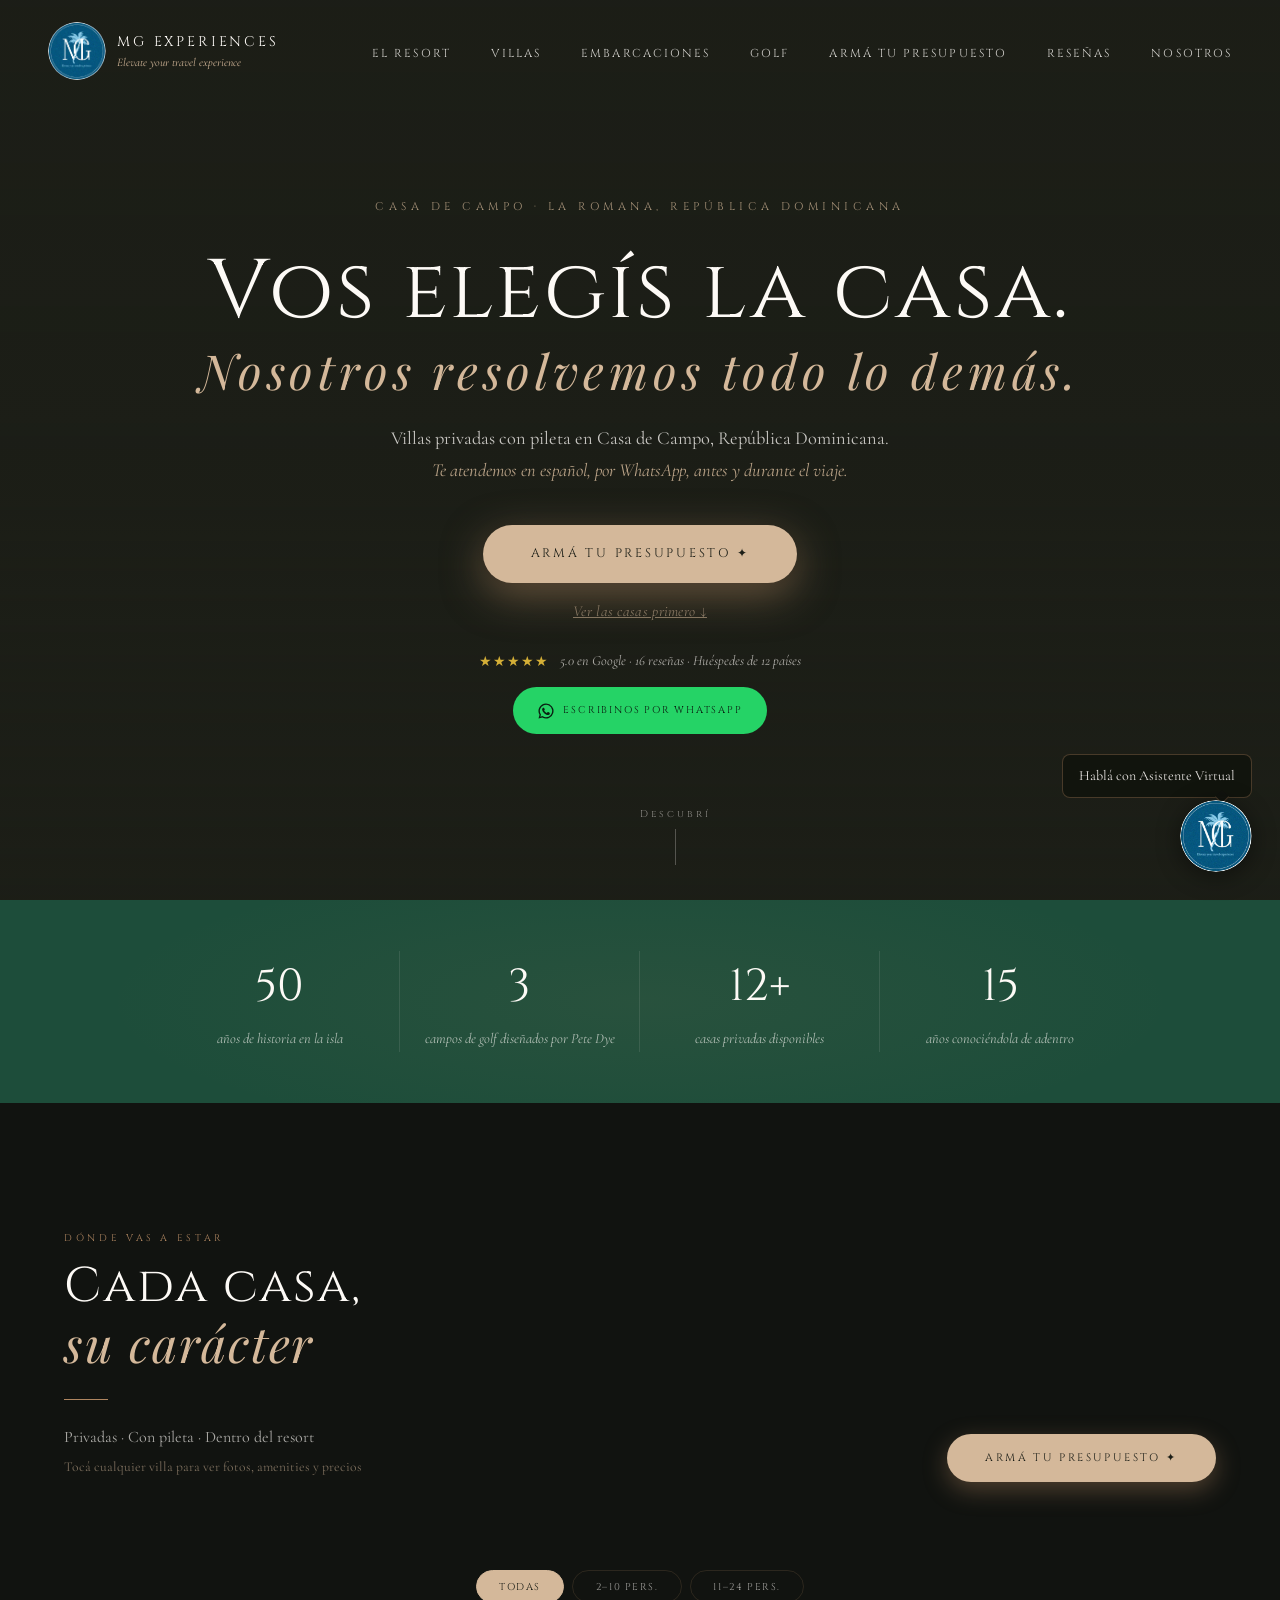
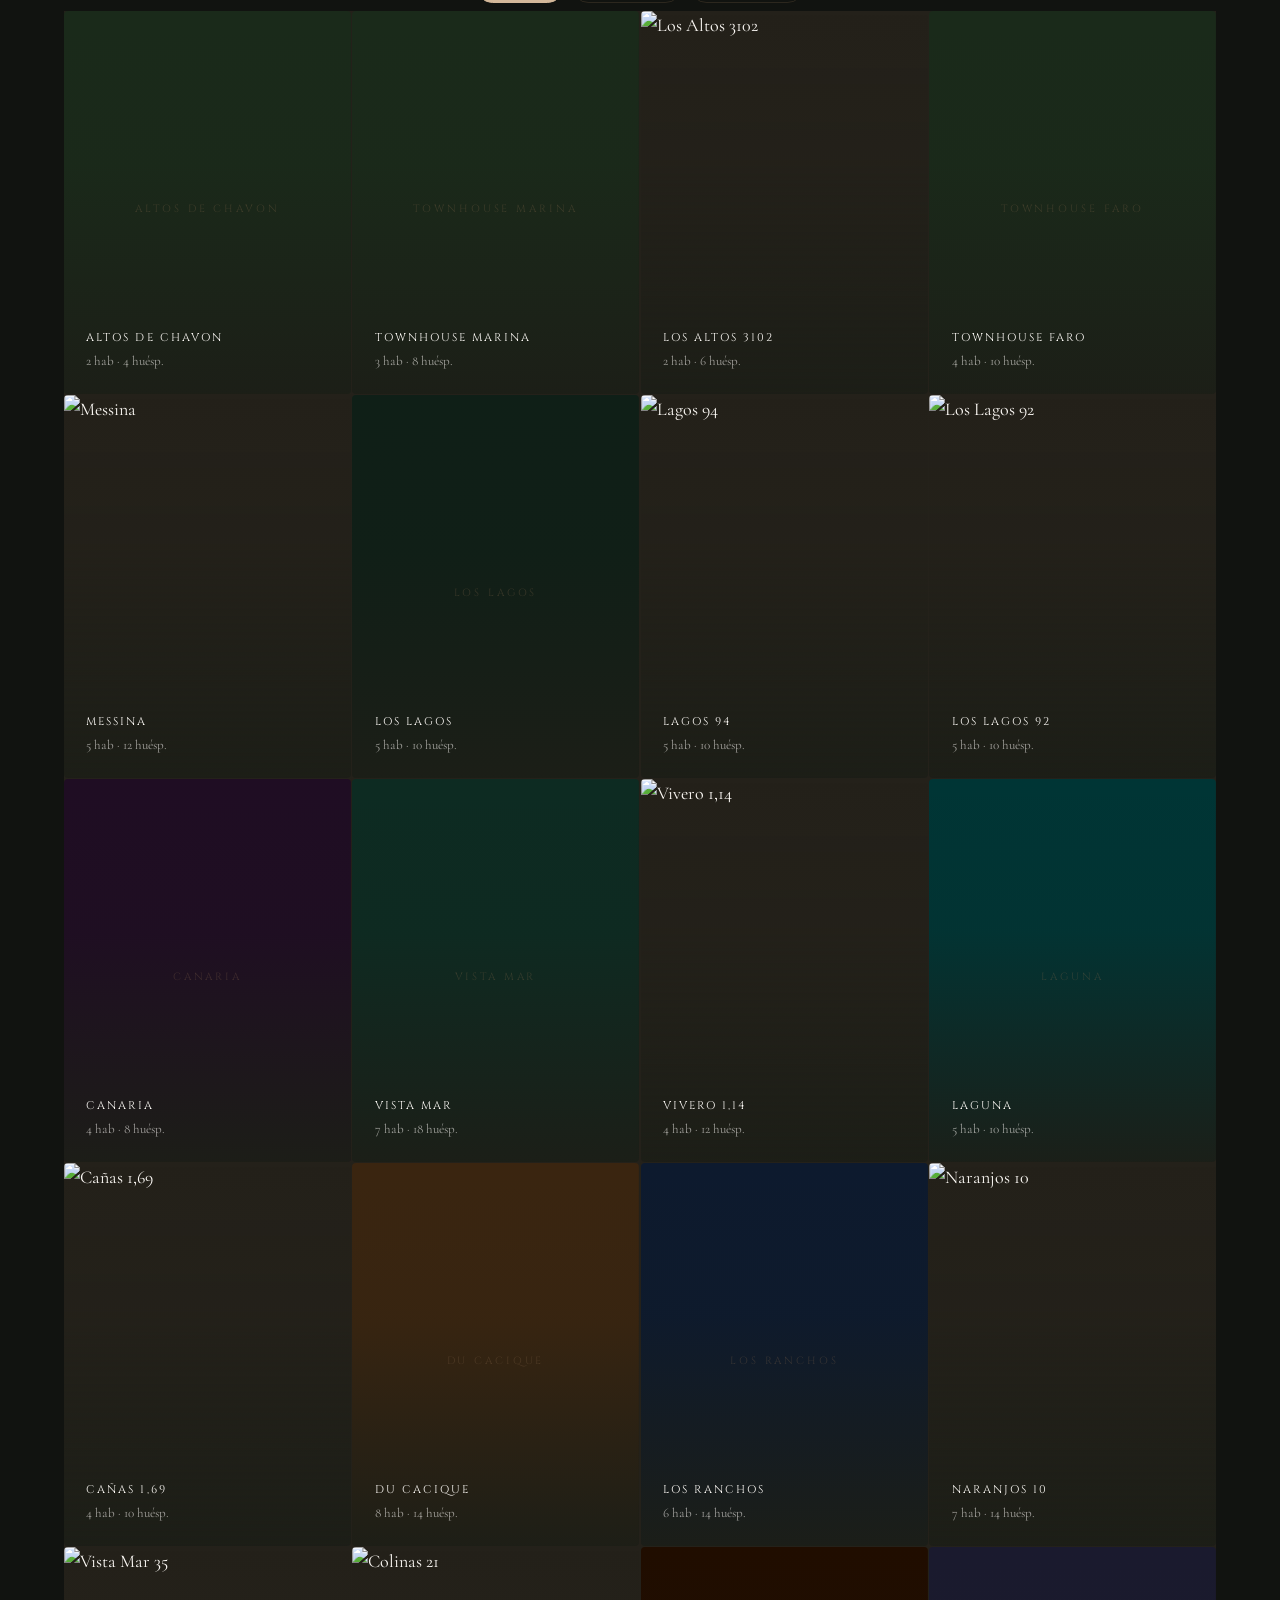
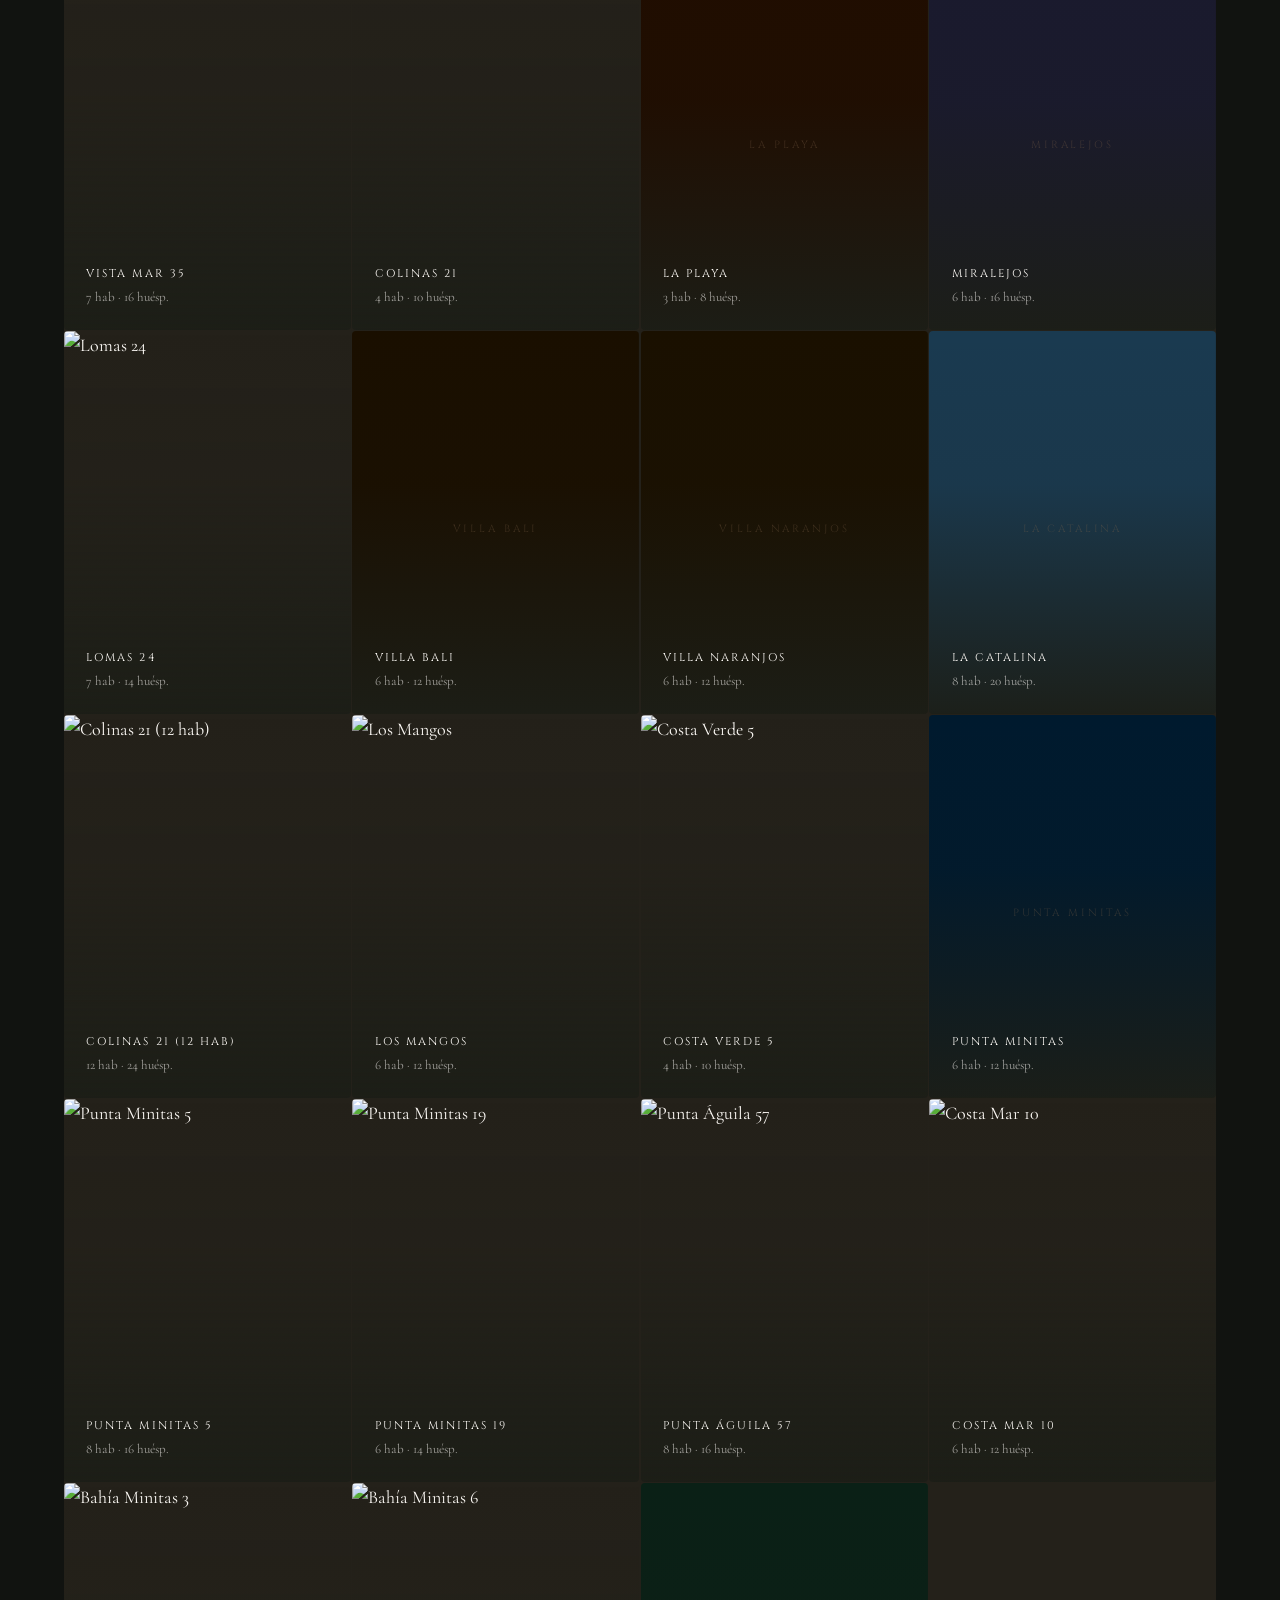
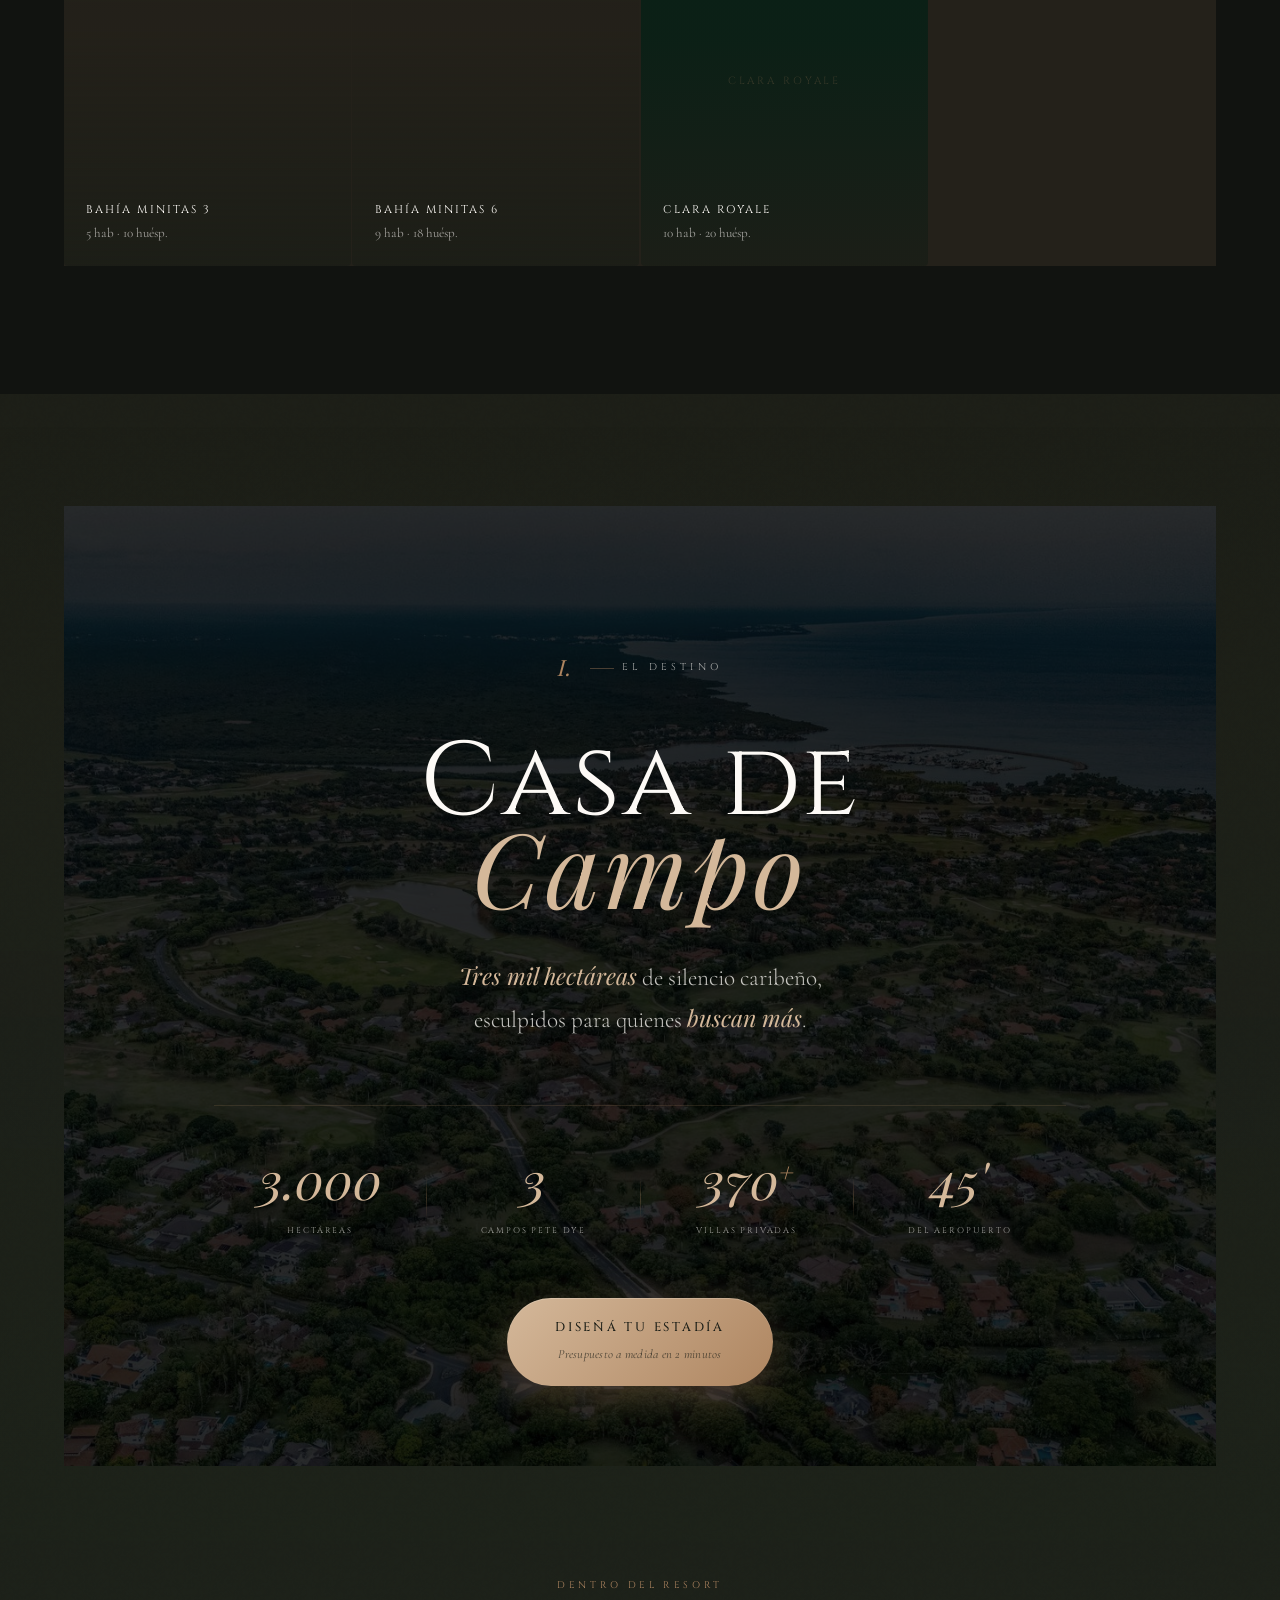
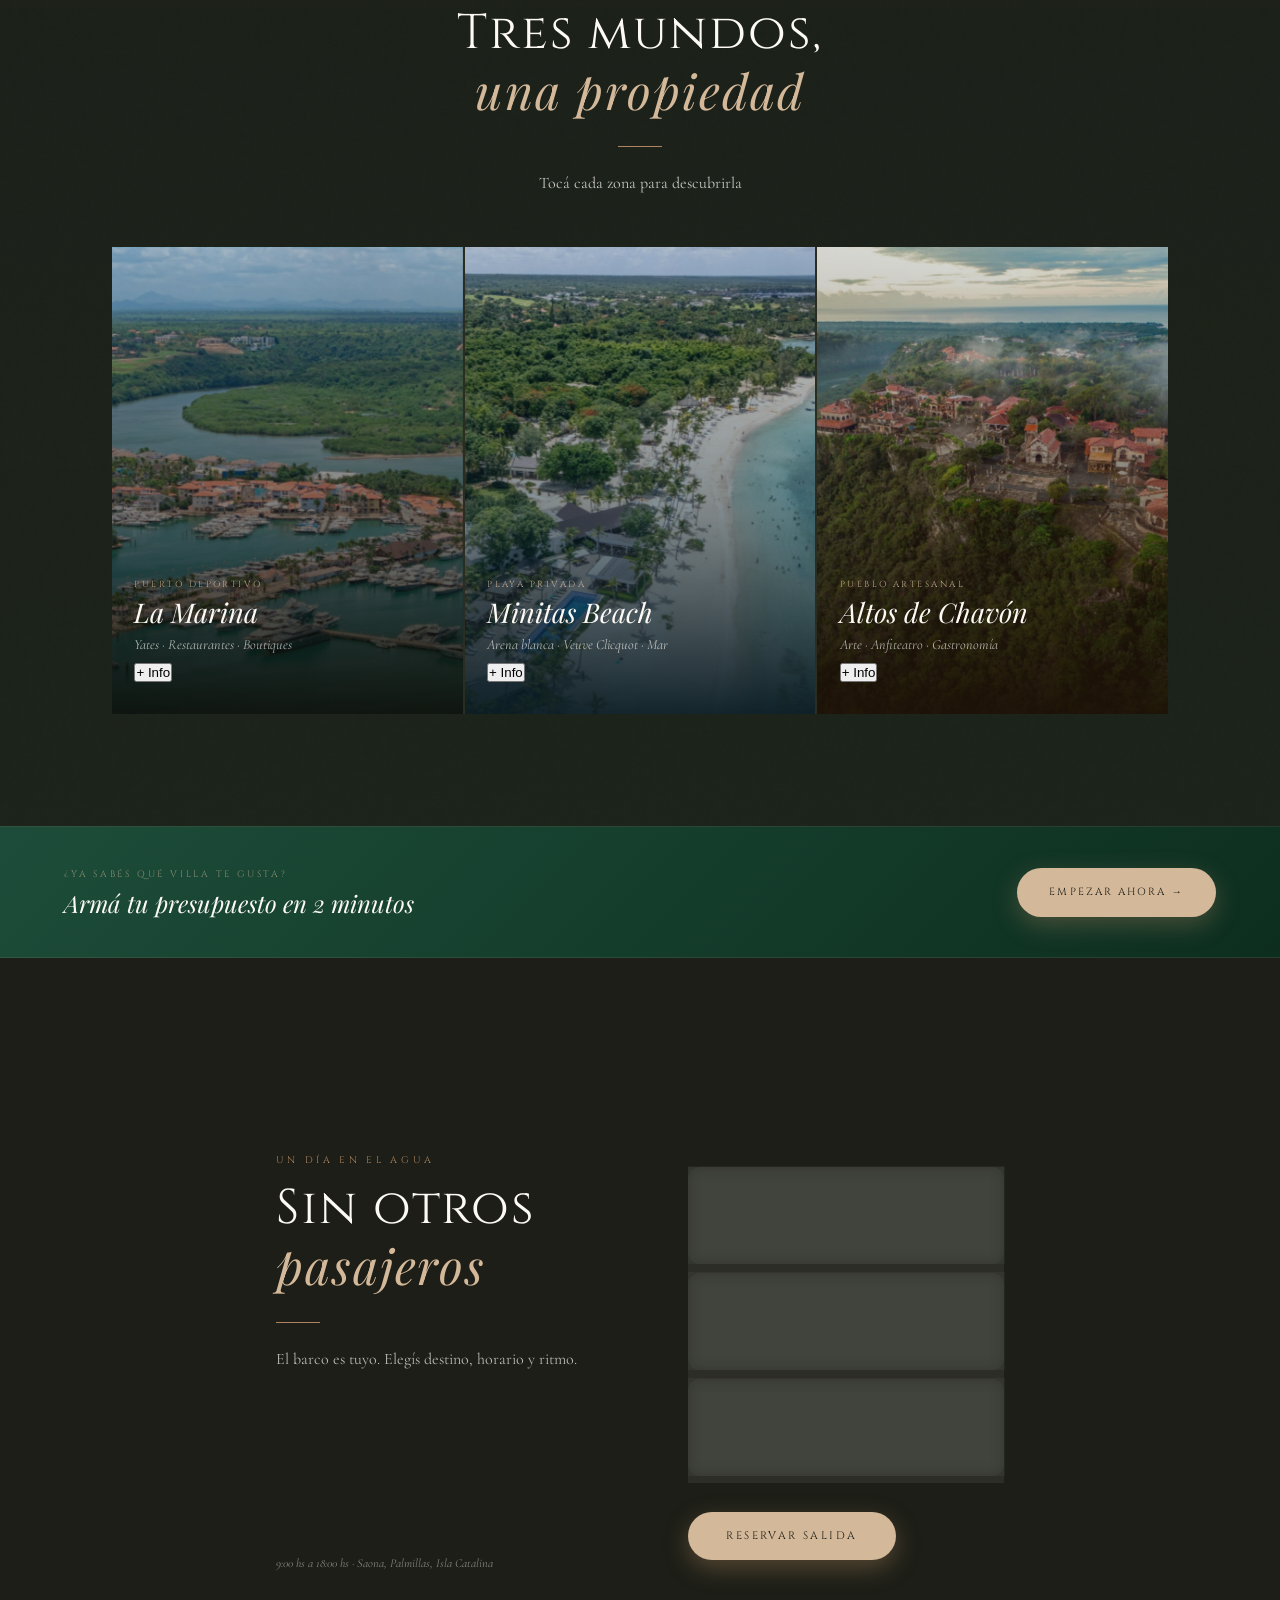
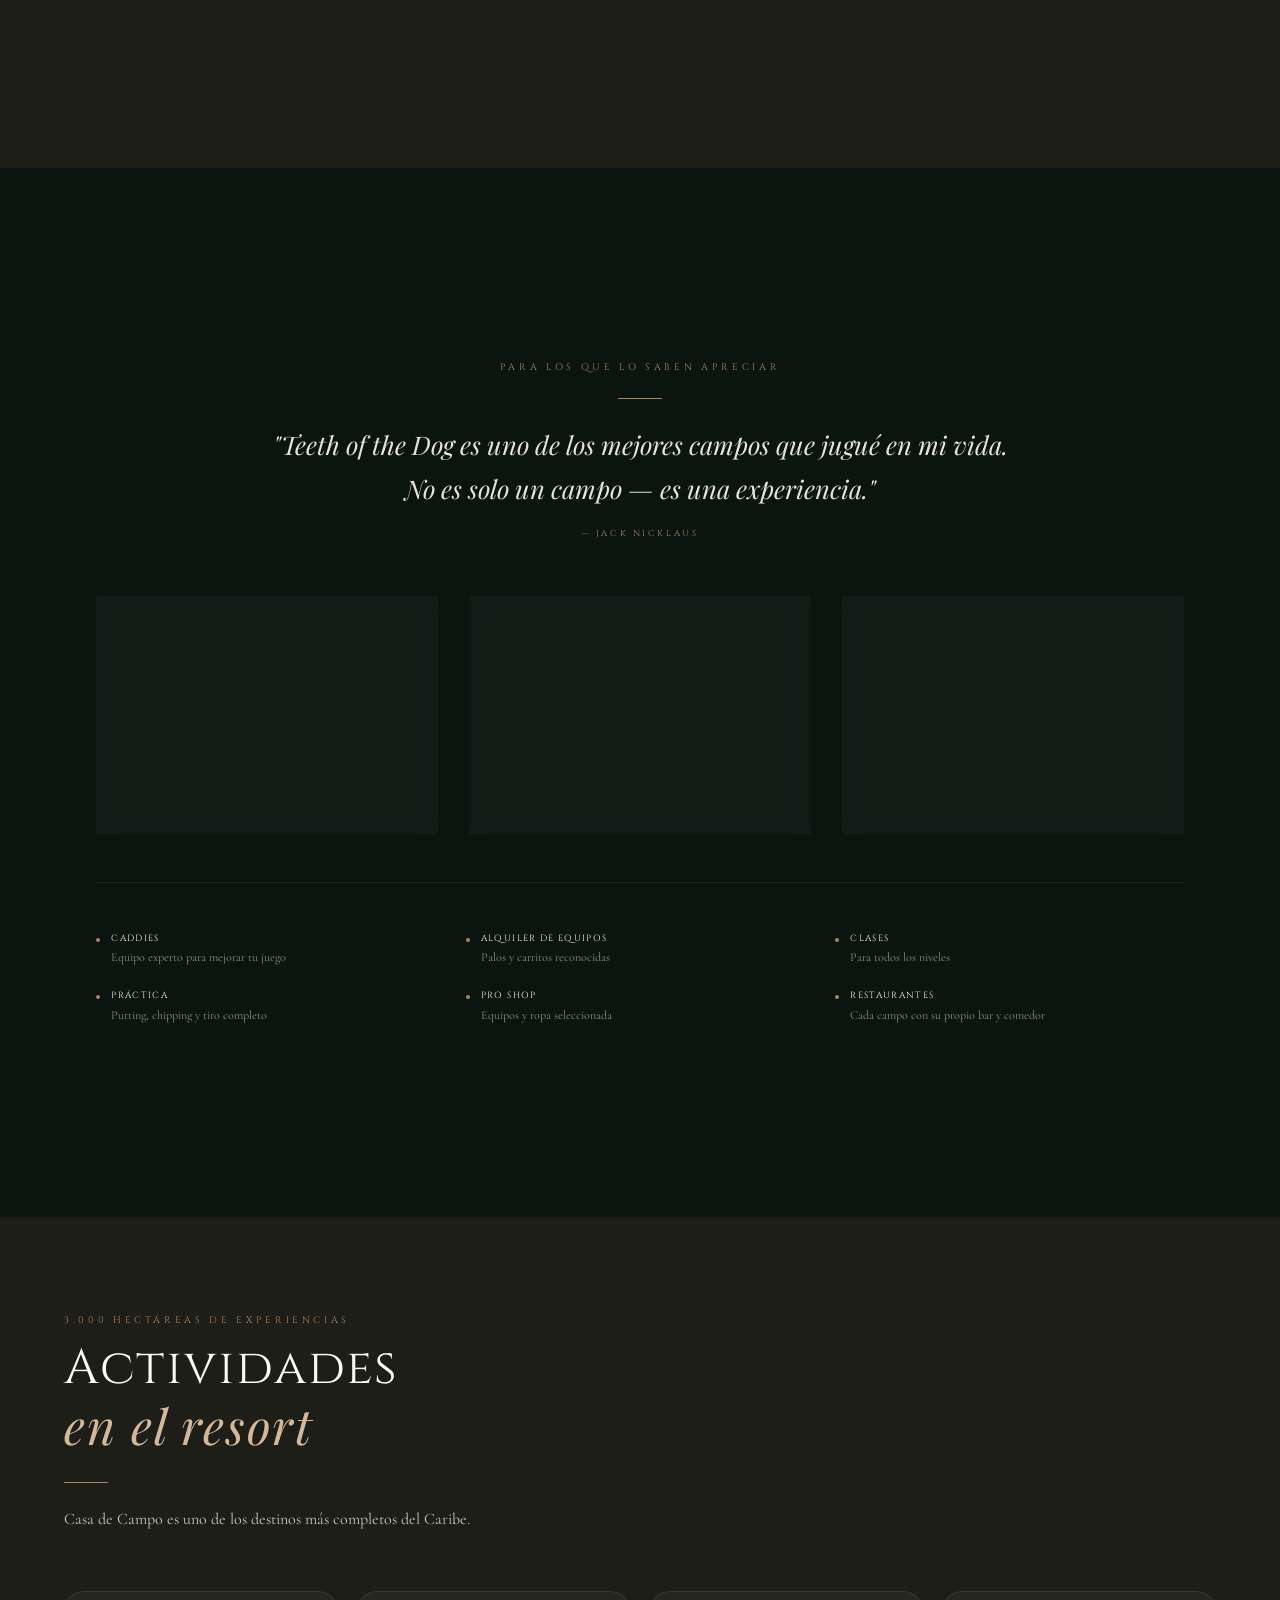
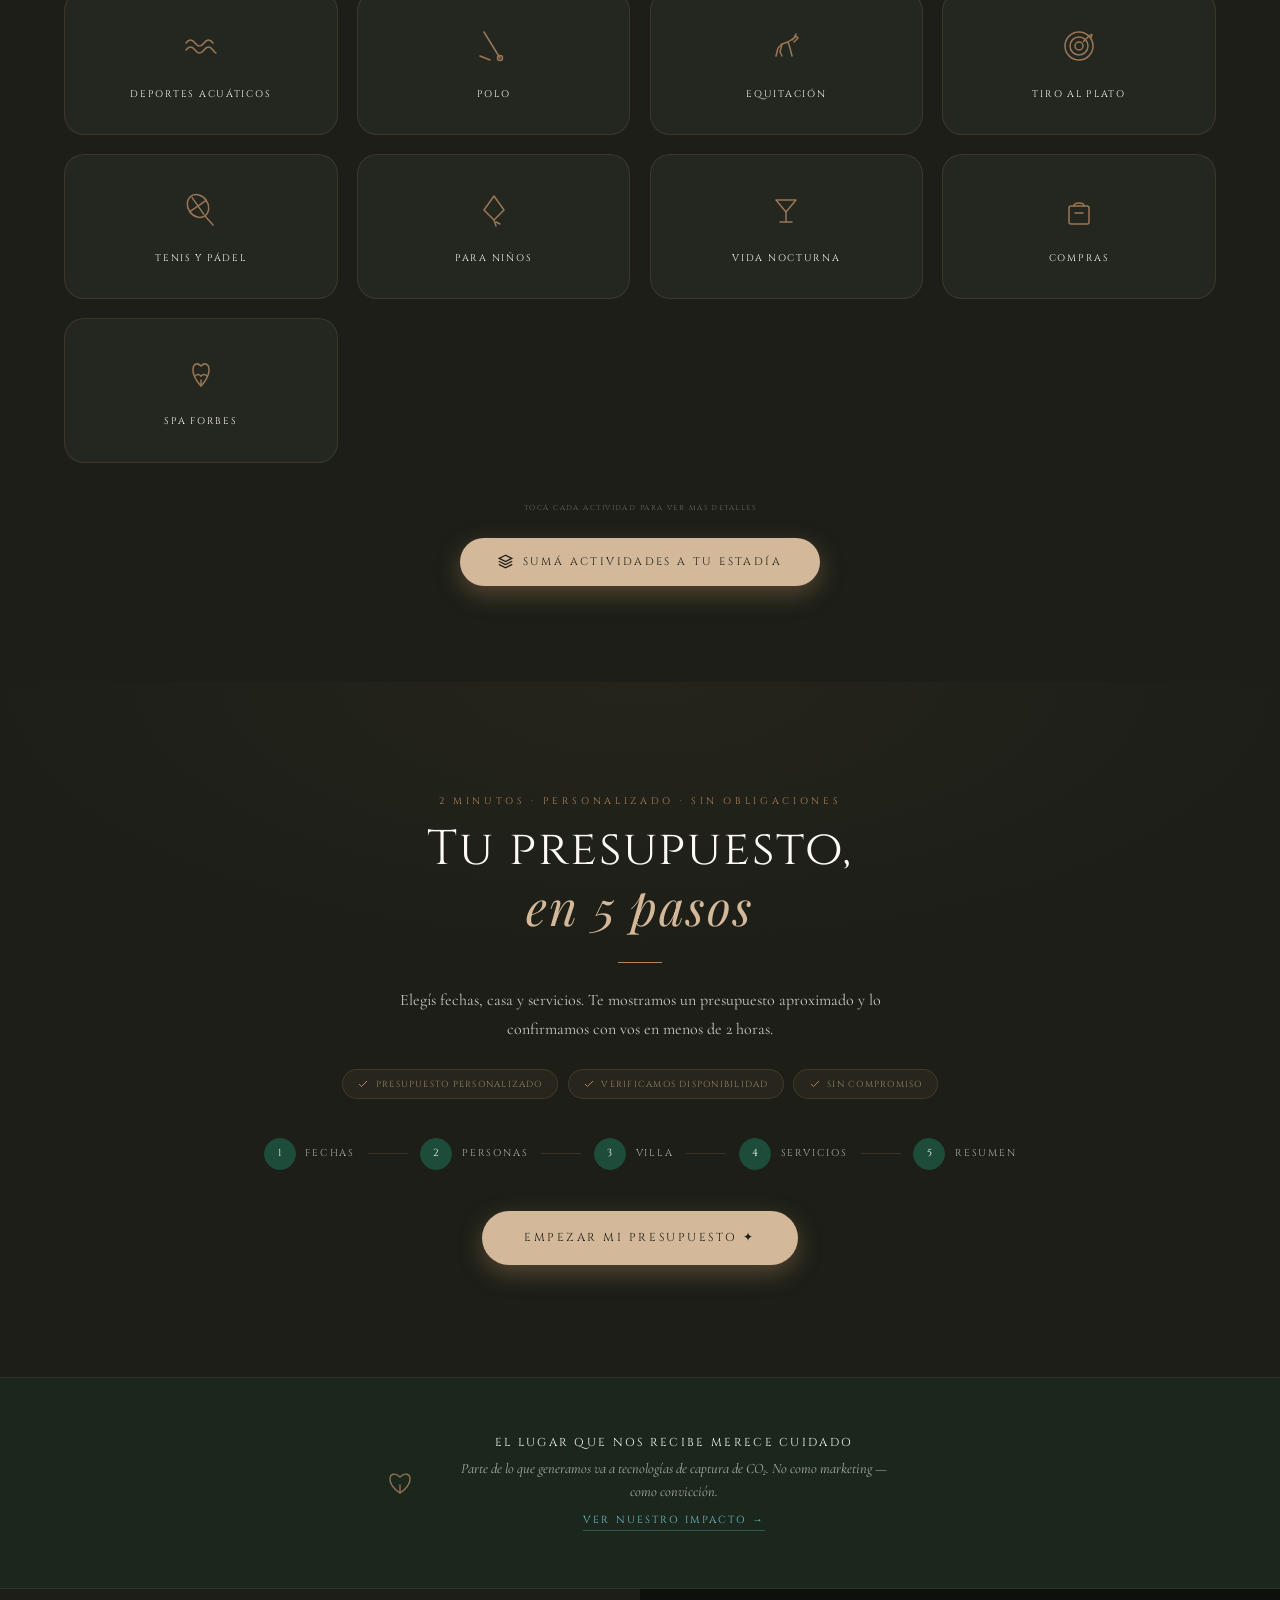
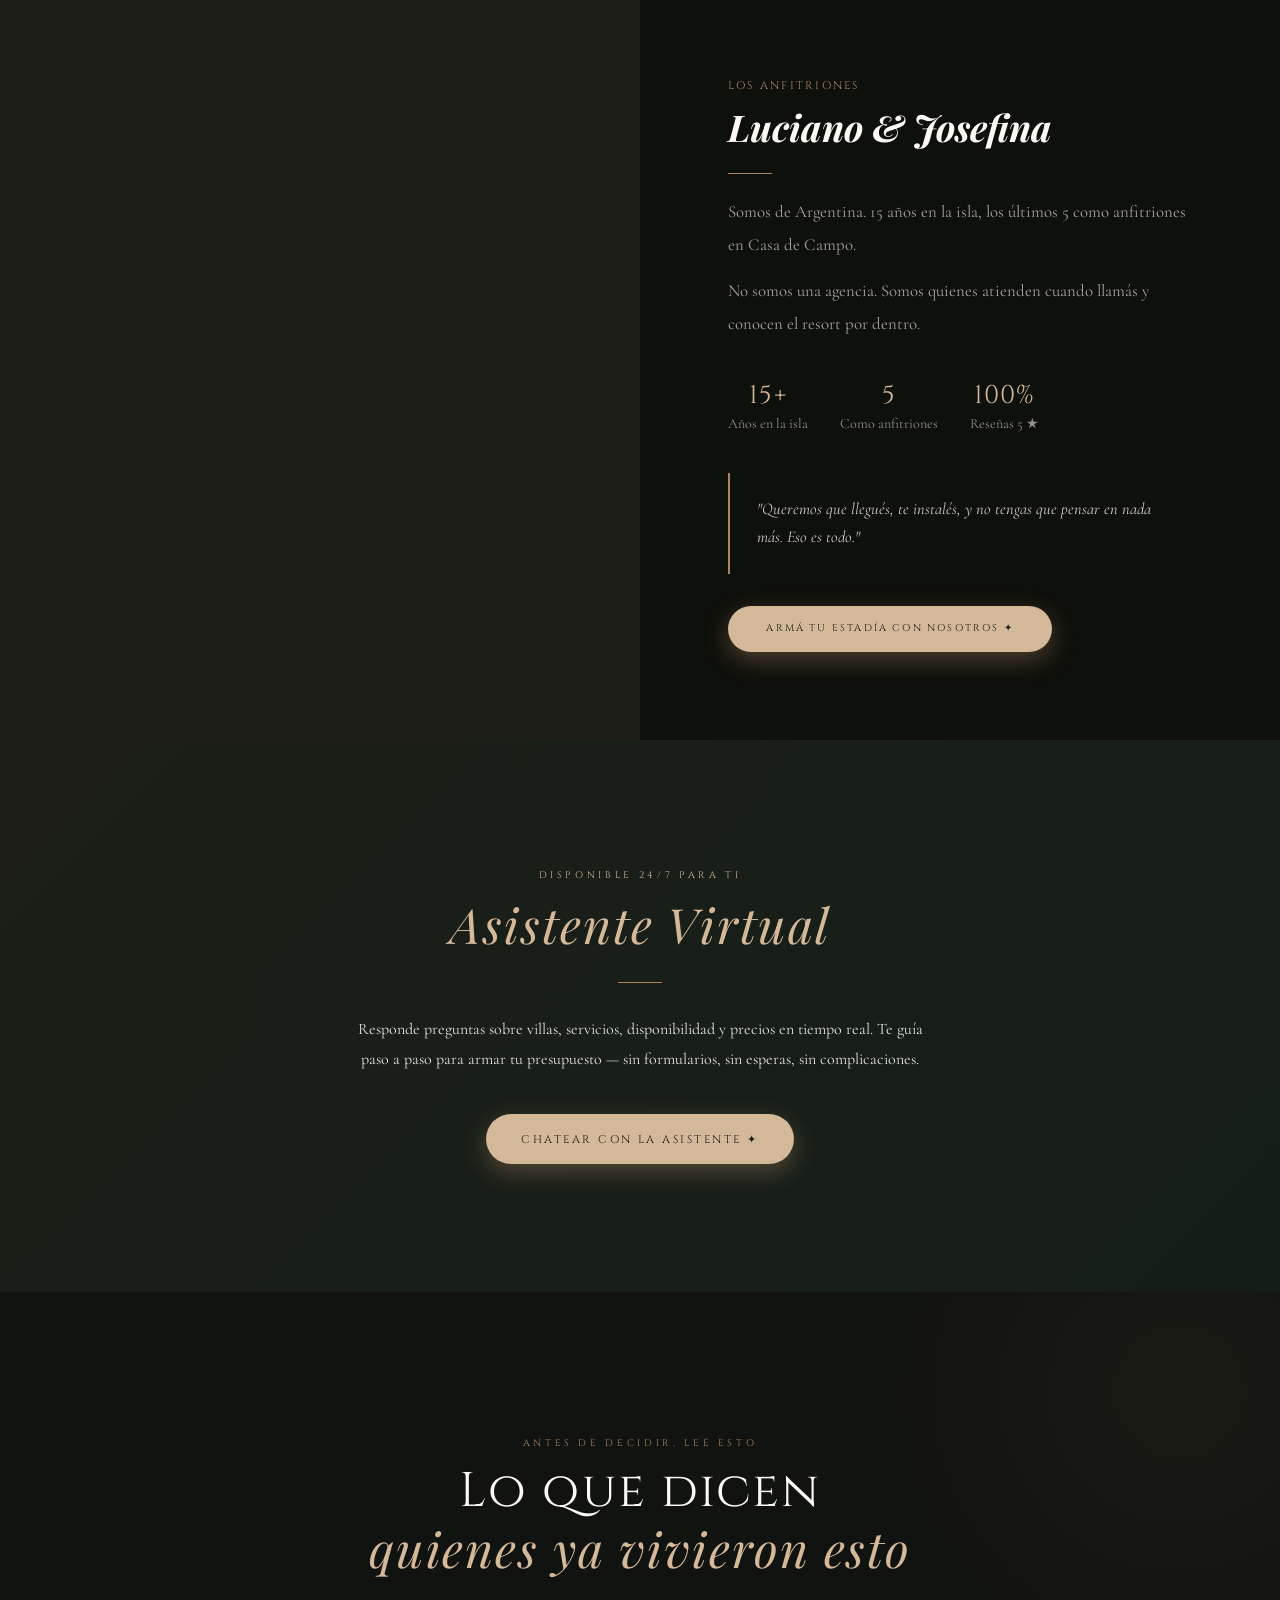
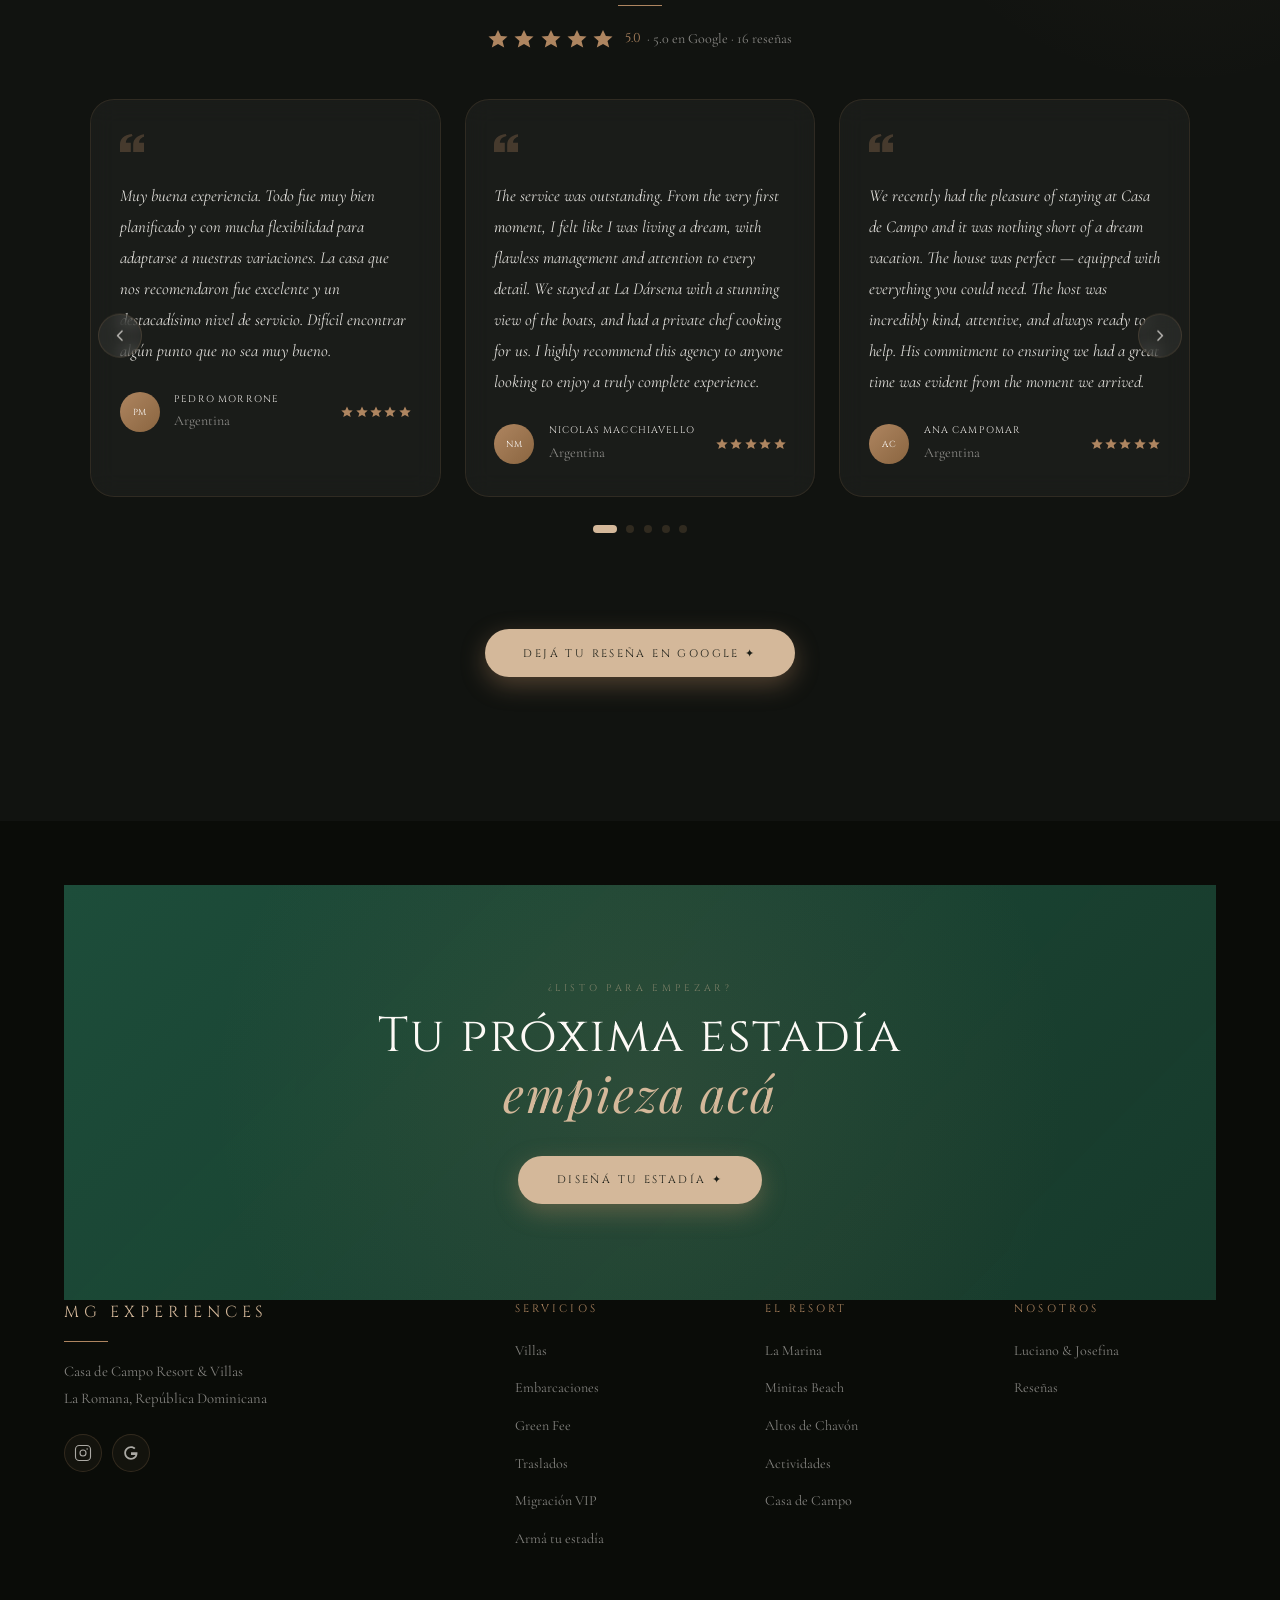
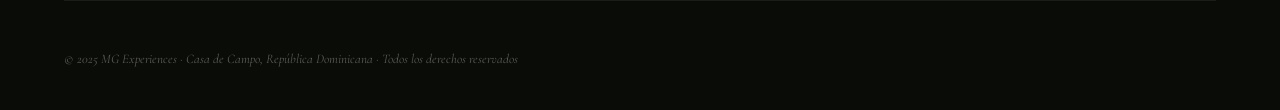
==== commit a72725de: "Ajustes para el público real (99% celular, mayoría 45+/65+, Argentina) - Celular: letra base más gra" ====
--- a/index.html
+++ b/index.html
@@ -2302,6 +2302,65 @@
   .code-digit{width:40px;height:48px;font-size:1.1rem}
 }
 </style>
+
+<style>
+/* ══ PÚBLICO REAL: 99% celular, mayoría 45+ y 65+ ══ */
+.wa-inline{display:inline-flex;align-items:center;gap:.5rem;background:#25D366;color:#0b1f12;border:none;border-radius:100px;padding:.9rem 1.5rem;font-family:'Cinzel',serif;font-size:.62rem;letter-spacing:.18em;text-transform:uppercase;text-decoration:none;cursor:pointer;transition:all .3s}
+.wa-inline:hover{background:#4ae389;transform:translateY(-1px)}
+.wa-inline svg{width:18px;height:18px;flex-shrink:0}
+.wa-ghost{display:inline-flex;align-items:center;justify-content:center;gap:.5rem;width:100%;margin-top:.9rem;padding:.85rem 1rem;border-radius:100px;border:1px solid rgba(37,211,102,.45);background:rgba(37,211,102,.08);color:#9fe6b8;font-family:'Cormorant Garamond',serif;font-size:1.05rem;text-decoration:none;transition:all .25s}
+.wa-ghost:hover{background:rgba(37,211,102,.16);color:#c6f5d5}
+.wa-ghost svg{width:18px;height:18px}
+@media(max-width:768px){
+  html{font-size:17.5px}
+  body{-webkit-text-size-adjust:100%}
+  /* textos de ayuda sin cursiva: a los 65+ les cuesta leer itálica chica */
+  .cpanel-sub,.guia-m,.guia-nudge,.filter-note,.cal-hint,.gate-sub,.retomar-txt,.svc-sec-hint,.svc-acc-sub,.vo-price,.svc-opt-price,.total-bar-sub{font-style:normal!important}
+  .cpanel-sub{font-size:1.05rem!important;line-height:1.6!important;color:rgba(253,250,246,.8)!important}
+  .guia-m{font-size:1.12rem!important;line-height:1.55!important}
+  .guia-t{font-size:.66rem!important}
+  .cpanel-title{font-size:1.7rem!important}
+  /* controles grandes (mínimo 52px de alto) */
+  .cbtn-next,.gate-btn,.total-bar-btn,.btn.bf,.retomar button,.cbtn-wa{min-height:52px!important;font-size:.72rem!important;padding:.9rem 1.6rem!important}
+  .cbtn-back{min-height:48px!important;font-size:.74rem!important}
+  .cnav{gap:.8rem;flex-wrap:wrap}
+  .cal-field{min-height:64px}
+  .cal-fval{font-size:1.15rem!important}
+  .cal-day{height:48px!important;font-size:1.12rem!important}
+  .cal-nav-btn{width:44px!important;height:44px!important;font-size:1.3rem!important}
+  .cal-month-label{font-size:1.05rem!important}
+  .guest-btn{width:68px!important;height:68px!important;font-size:1.9rem!important}
+  .guest-num{font-size:3.4rem!important}
+  .guest-label{font-size:1rem!important}
+  .svc-opt{padding:1.1rem 1.1rem!important;gap:.9rem!important}
+  .svc-check{width:26px!important;height:26px!important;border-radius:6px!important;margin-top:.1rem!important}
+  .svc-check::after{width:13px!important;height:8px!important}
+  .svc-opt-name{font-size:1.15rem!important}
+  .svc-opt-desc{font-size:1rem!important}
+  .svc-opt-price{font-size:1.05rem!important}
+  .svc-chip{font-size:1rem!important;padding:.5rem 1rem!important;min-height:44px}
+  .svc-acc{min-height:64px}
+  .svc-acc-title{font-size:1.18rem!important}
+  .svc-acc-plus{width:36px!important;height:36px!important;font-size:1.5rem!important}
+  .vo-name{font-size:1.25rem!important}
+  .vo-spec{font-size:1rem!important}
+  .vo-gal{font-size:.95rem!important;padding:.5rem 1rem!important}
+  /* gate: inputs a 16px+ (iOS no hace zoom) y altos */
+  .gate-input,.gate-select{font-size:1.1rem!important;padding:.9rem 1rem!important;min-height:54px!important;border-radius:10px}
+  .gate-label{font-size:.66rem!important}
+  .gate-btn{width:100%}
+  .gate-title{font-size:1.7rem!important}
+  .gate-sub{font-size:1.05rem!important;line-height:1.55!important}
+  .code-digit{width:46px!important;height:60px!important;font-size:1.6rem!important}
+  .code-inputs{gap:.4rem!important}
+  .steps-bar{margin-bottom:1.6rem!important}
+  .step-dot{width:32px!important;height:32px!important;font-size:.62rem!important}
+  .step-label{font-size:.58rem!important}
+  .total-bar-amt{font-size:1.2rem!important}
+  .summary-line{font-size:1.02rem}
+  .sl-name,.sl-val{font-size:1rem!important}
+}
+</style>
 </head>
 <body>
 
@@ -2314,7 +2373,7 @@
     <div id="gateStepA">
       <div class="gate-logo">MG Experiences</div>
       <h2 class="gate-title">Para ver los precios,<br>necesitamos conocerte</h2>
-      <p class="gate-sub">Ingresá tus datos y te enviamos un código de verificación. Sin spam — solo para confirmar que sos una persona real.</p>
+      <p class="gate-sub">Dejanos tus datos y te mandamos un código por email para confirmar que sos una persona real. Sin spam. Te atendemos en español, por WhatsApp.</p>
       <form class="gate-form" onsubmit="sendCode(event)" autocomplete="on">
         <div class="gate-row">
           <div class="gate-group">
@@ -2333,13 +2392,13 @@
         <div class="gate-row">
           <div class="gate-group">
             <label class="gate-label">Teléfono / WhatsApp</label>
-            <input class="gate-input" id="gTel" name="tel" type="tel" placeholder="+54 11 1234 5678" autocomplete="tel" inputmode="tel" required>
+            <input class="gate-input" id="gTel" name="tel" type="tel" placeholder="+54 9 11 1234 5678" autocomplete="tel" inputmode="tel" required>
           </div>
           <div class="gate-group">
             <label class="gate-label">País</label>
             <select class="gate-select" id="gPais" name="country-name" autocomplete="country-name" required>
               <option value="">Seleccioná...</option>
-              <option>Argentina</option>
+              <option selected>Argentina</option>
               <option>Uruguay</option>
               <option>Chile</option>
               <option>Brasil</option>
@@ -2362,6 +2421,7 @@
         <div class="gate-error" id="gateErrorA"></div>
         <button class="gate-btn" type="submit" id="gateBtnA">Recibir código →</button>
       </form>
+      <a class="wa-ghost" href="https://wa.me/5491164388699?text=Hola%20MG%20Experiences%2C%20quiero%20informaci%C3%B3n%20para%20una%20estad%C3%ADa%20en%20Casa%20de%20Campo." target="_blank" rel="noopener" onclick="try{if(typeof gtag==='function')gtag('event','whatsapp_click',{origen:'gate'})}catch(_){}"><svg viewBox="0 0 24 24" fill="currentColor" width="18" height="18" aria-hidden="true"><path d="M12 2a10 10 0 0 0-8.6 15.1L2 22l5.1-1.3A10 10 0 1 0 12 2zm0 18.2a8.2 8.2 0 0 1-4.2-1.2l-.3-.2-3 .8.8-2.9-.2-.3A8.2 8.2 0 1 1 12 20.2zm4.5-6.1c-.2-.1-1.5-.7-1.7-.8s-.4-.1-.6.1-.6.8-.8 1-.3.2-.5.1a6.7 6.7 0 0 1-3.3-2.9c-.3-.4.2-.4.7-1.3.1-.2 0-.3 0-.5l-.8-1.8c-.2-.5-.4-.4-.6-.4h-.5a1 1 0 0 0-.7.3 3 3 0 0 0-.9 2.2 5.2 5.2 0 0 0 1.1 2.8 12 12 0 0 0 4.6 4c1.7.7 2.3.6 2.7.5a2.6 2.6 0 0 0 1.7-1.2c.2-.6.2-1 .1-1.2z"/></svg> Prefiero que me escriban por WhatsApp</a>
     </div>
 
     <!-- STEP B: Verificación de código -->
@@ -2430,10 +2490,10 @@
   <div class="hb">
     <p class="hpre anim-up" style="animation-delay:0s;margin-top:2rem">Casa de Campo · La Romana, República Dominicana</p>
     <h1 class="hh1" style="overflow:visible">
-      <span class="anim-up" style="display:block;animation-delay:.1s">Tu casa privada en el Caribe,</span>
-      <em class="anim-up" style="display:block;animation-delay:.35s">con todo resuelto.</em>
+      <span class="anim-up" style="display:block;animation-delay:.1s">Vos elegís la casa.</span>
+      <em class="anim-up" style="display:block;animation-delay:.35s">Nosotros resolvemos todo lo demás.</em>
     </h1>
-    <p class="hsub anim-up" style="animation-delay:.8s">Villas privadas, chef, golf, yate y traslados.<br><em style="font-style:italic;color:rgba(212,184,154,.7)">Coordinamos tu viaje de punta a punta, a tu medida.</em></p>
+    <p class="hsub anim-up" style="animation-delay:.8s">Villas privadas con pileta en Casa de Campo, República Dominicana.<br><em style="font-style:italic;color:rgba(212,184,154,.85)">Te atendemos en español, por WhatsApp, antes y durante el viaje.</em></p>
     <div class="hbtns anim-up" style="animation-delay:.95s">
       <a href="presupuesto.html" class="btn bf hero-primary-cta">Armá tu presupuesto ✦</a>
     </div>
@@ -2444,8 +2504,8 @@
       <span class="hero-sp-stars">★★★★★</span>
       <span class="hero-sp-text">5.0 en Google · 16 reseñas · Huéspedes de 12 países</span>
     </div>
-    <div class="hero-secondary-link anim-up" style="animation-delay:1.35s">
-      <button onclick="openAsistente()" class="btn bf" style="background:rgba(212,184,154,.12);border:1.5px solid rgba(212,184,154,.4);padding:.9rem 1.8rem;border-radius:100px;transition:all .3s;color:rgba(212,184,154,.8);font-style:normal;font-weight:500;letter-spacing:.05em;font-size:.9rem;font-family:'Cormorant Garamond',serif" onmouseover="this.style.background='rgba(212,184,154,.2)';this.style.borderColor='rgba(212,184,154,.7)';this.style.color='rgba(212,184,154,1)'" onmouseout="this.style.background='rgba(212,184,154,.12)';this.style.borderColor='rgba(212,184,154,.4)';this.style.color='rgba(212,184,154,.8)'">¿Tenés dudas? Hablá con Asistente Virtual ↗</button>
+    <div class="hero-secondary-link anim-up" style="animation-delay:1.35s;display:flex;gap:.8rem;justify-content:center;flex-wrap:wrap">
+      <a class="wa-inline" href="https://wa.me/5491164388699?text=Hola%20MG%20Experiences%2C%20quiero%20informaci%C3%B3n%20para%20una%20estad%C3%ADa%20en%20Casa%20de%20Campo." target="_blank" rel="noopener" onclick="try{if(typeof gtag==='function')gtag('event','whatsapp_click',{origen:'hero'})}catch(_){}"><svg viewBox="0 0 24 24" fill="currentColor" width="18" height="18" aria-hidden="true"><path d="M12 2a10 10 0 0 0-8.6 15.1L2 22l5.1-1.3A10 10 0 1 0 12 2zm0 18.2a8.2 8.2 0 0 1-4.2-1.2l-.3-.2-3 .8.8-2.9-.2-.3A8.2 8.2 0 1 1 12 20.2zm4.5-6.1c-.2-.1-1.5-.7-1.7-.8s-.4-.1-.6.1-.6.8-.8 1-.3.2-.5.1a6.7 6.7 0 0 1-3.3-2.9c-.3-.4.2-.4.7-1.3.1-.2 0-.3 0-.5l-.8-1.8c-.2-.5-.4-.4-.6-.4h-.5a1 1 0 0 0-.7.3 3 3 0 0 0-.9 2.2 5.2 5.2 0 0 0 1.1 2.8 12 12 0 0 0 4.6 4c1.7.7 2.3.6 2.7.5a2.6 2.6 0 0 0 1.7-1.2c.2-.6.2-1 .1-1.2z"/></svg> Escribinos por WhatsApp</a>
     </div>
   </div>
   <div class="scue"><span>Descubrí</span><div class="sln"></div></div>
@@ -3674,7 +3734,44 @@
   setTimeout(setupScrollReveal, 150);
 }
 
-loadVillasFromSheet();
+loadVillasFromSheet().then(aplicarPortadas).catch(e=>console.warn('portadas:', e));
+
+// ── PORTADAS: busca en la carpeta de cada villa un archivo cuyo nombre contenga "portada"
+//    y lo usa como foto de tapa (en el catálogo, el modal y el configurador). Cache 24 h.
+async function aplicarPortadas(){
+  const KEY = (typeof DRIVE_KEY_GALLERY !== 'undefined' && DRIVE_KEY_GALLERY) || (typeof DRIVE_KEY !== 'undefined' && DRIVE_KEY) || '';
+  if(!KEY || !Array.isArray(villasFromSheet) || !villasFromSheet.length) return;
+  const folderIdDe = u => { const m = String(u||'').match(/folders\/([a-zA-Z0-9_-]{10,})/); return m ? m[1] : null; };
+  const cacheGet = fid => { try { const d = JSON.parse(localStorage.getItem('mg_portada_'+fid)||'null'); return d && Date.now() < d.exp ? d : null; } catch(_) { return null; } };
+  const cacheSet = (fid, id) => { try { localStorage.setItem('mg_portada_'+fid, JSON.stringify({id, exp: Date.now()+24*3600*1000})); } catch(_){} };
+  let cambios = 0;
+  await Promise.all(villasFromSheet.map(async v => {
+    const fid = folderIdDe(v.carpeta_url);
+    if(!fid) return;
+    let id;
+    const c = cacheGet(fid);
+    if(c) id = c.id;
+    else {
+      try {
+        const q = encodeURIComponent(`'${fid}' in parents and mimeType contains 'image/' and name contains 'portada'`);
+        const url = `https://www.googleapis.com/drive/v3/files?q=${q}&fields=files(id,name)&pageSize=5&key=${KEY}`;
+        const data = await fetch(url).then(r=>r.json());
+        const f = (data.files||[]).find(x=>/portada/i.test(x.name)) || null;
+        id = f ? f.id : '';
+      } catch(e) { return; }
+      cacheSet(fid, id);
+    }
+    if(!id) return;
+    const nueva = 'https://drive.google.com/thumbnail?id=' + id + '&sz=w1200';
+    if(v.foto_url !== nueva){ v.foto_url = nueva; cambios++; }
+    if(villaDataFromSheet[v.id]) villaDataFromSheet[v.id].foto_url = nueva;
+  }));
+  if(cambios){
+    try { renderVillaGrid(); } catch(_){}
+    try { if(typeof renderVillas==='function' && state && state.step===3) renderVillas(); } catch(_){}
+    console.log('[MG] portadas aplicadas:', cambios);
+  }
+}
 
 // ── SERVICIOS EN VILLA (USD/día)
 const villaServices = [
@@ -4046,7 +4143,7 @@
 // ── VILLA CATALOG: select and jump to configurator
 function selectVillaAndGo(villaId){
   // El configurador vive en presupuesto.html: vamos ahí con la casa ya elegida
-  window.location.href = 'presupuesto.html?villa=' + encodeURIComponent(villaId);
+  window.location.href = 'presupuesto.html?villa=' + encodeURIComponent(villaId) + (window._mgUtm ? '&' + window._mgUtm : '');
 }
 
 // ── VILLA FILTER
@@ -4666,7 +4763,7 @@
 // Nav links: llevar al configurador y abrir sección específica
 function navToSection(seccion){
   // El configurador vive en presupuesto.html
-  window.location.href = 'presupuesto.html?seccion=' + encodeURIComponent(seccion || '');
+  window.location.href = 'presupuesto.html?seccion=' + encodeURIComponent(seccion || '') + (window._mgUtm ? '&' + window._mgUtm : '');
   return;
   const el = document.getElementById('tu-experiencia');
   if(!el) return;
@@ -5057,7 +5154,30 @@
 // ─── JSONP HELPER ────────────────────────────────────────────────────────────
 // Apps Script redirige a script.googleusercontent.com que no devuelve headers CORS.
 // JSONP usa un <script> tag dinámico que no tiene la restricción CORS.
-function jsonpRequest(params, timeoutMs) {
+async function jsonpRequest(params, timeoutMs) {
+  // 1) fetch directo (Apps Script sigue el redirect a googleusercontent y responde JSON con CORS)
+  try {
+    const qs = new URLSearchParams(params);
+    const ctrl = new AbortController();
+    const t = setTimeout(() => ctrl.abort(), timeoutMs || 20000);
+    const res = await fetch(APPS_SCRIPT_URL + '?' + qs.toString(), { method:'GET', redirect:'follow', cache:'no-store', signal: ctrl.signal });
+    clearTimeout(t);
+    if (res.ok) {
+      const txt = await res.text();
+      const m = txt.trim().match(/^[\w$]+\((.*)\)\s*;?$/s);
+      const data = JSON.parse(m ? m[1] : txt);
+      console.log('[fetch] respuesta:', params.action || '?', data);
+      return data;
+    }
+    console.warn('[fetch] status', res.status, '— probando JSONP');
+  } catch (err) {
+    console.warn('[fetch] falló —', err && err.message, '— probando JSONP');
+  }
+  // 2) respaldo JSONP
+  return jsonpRequestScript(params, timeoutMs);
+}
+
+function jsonpRequestScript(params, timeoutMs) {
   return new Promise((resolve, reject) => {
     const cbName = 'jsonp_cb_' + Date.now() + '_' + Math.floor(Math.random()*100000);
     const script = document.createElement('script');
@@ -6276,7 +6396,7 @@
 function selectVillaFromModal(id) {
   closeVModal();
   // El configurador vive en presupuesto.html: vamos ahí con la casa ya elegida
-  window.location.href = 'presupuesto.html?villa=' + encodeURIComponent(id);
+  window.location.href = 'presupuesto.html?villa=' + encodeURIComponent(id) + (window._mgUtm ? '&' + window._mgUtm : '');
 }
 
 document.addEventListener('keydown', e => {
@@ -7494,5 +7614,21 @@
 })();
 </script>
 
+<script>
+// Mantener parámetros utm_* (anuncios) al pasar a presupuesto.html, para que GA4 atribuya bien
+(function(){
+  try{
+    const qs = new URLSearchParams(location.search);
+    const utm = [...qs.entries()].filter(([k])=>/^(utm_|fbclid|gclid)/i.test(k));
+    if(!utm.length) return;
+    const extra = new URLSearchParams(utm).toString();
+    document.querySelectorAll('a[href^="presupuesto.html"]').forEach(a=>{
+      const h = a.getAttribute('href');
+      a.setAttribute('href', h + (h.includes('?') ? '&' : '?') + extra);
+    });
+    window._mgUtm = extra;
+  }catch(_){}
+})();
+</script>
 </body>
 </html>
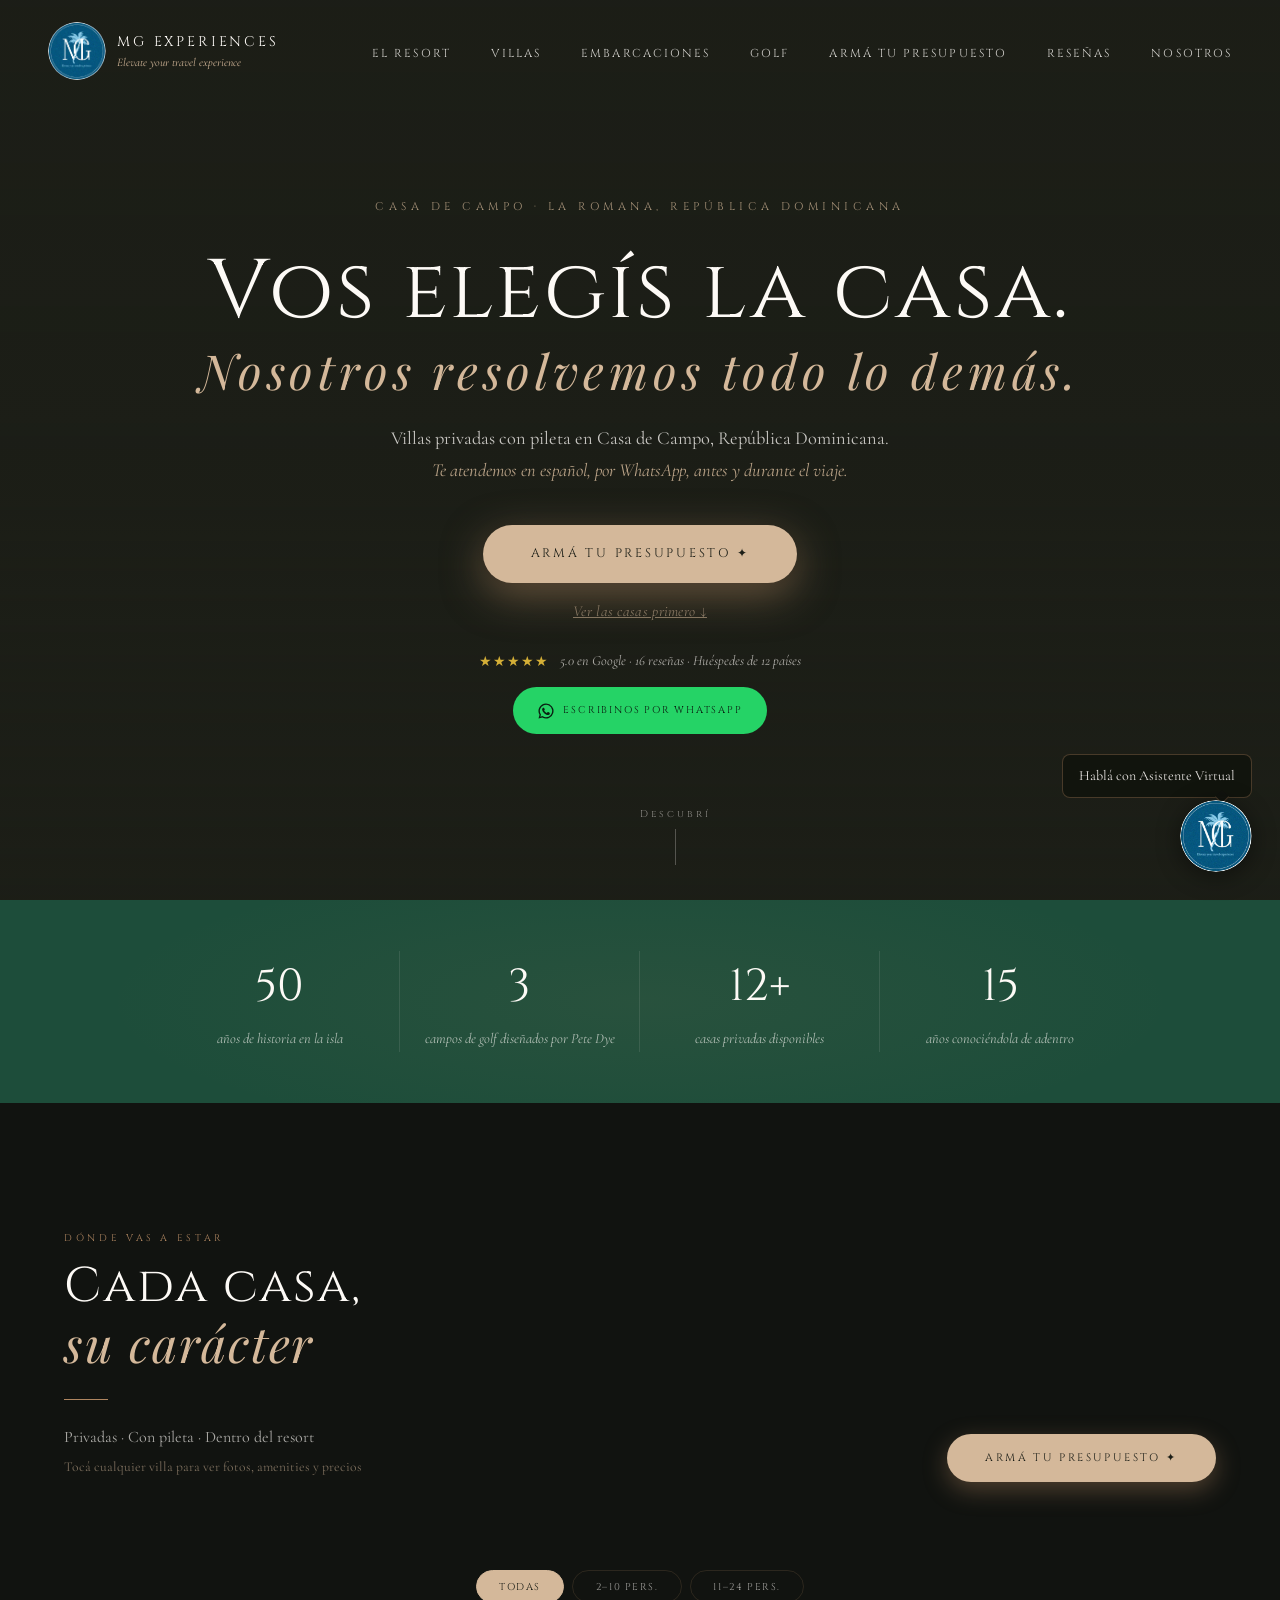
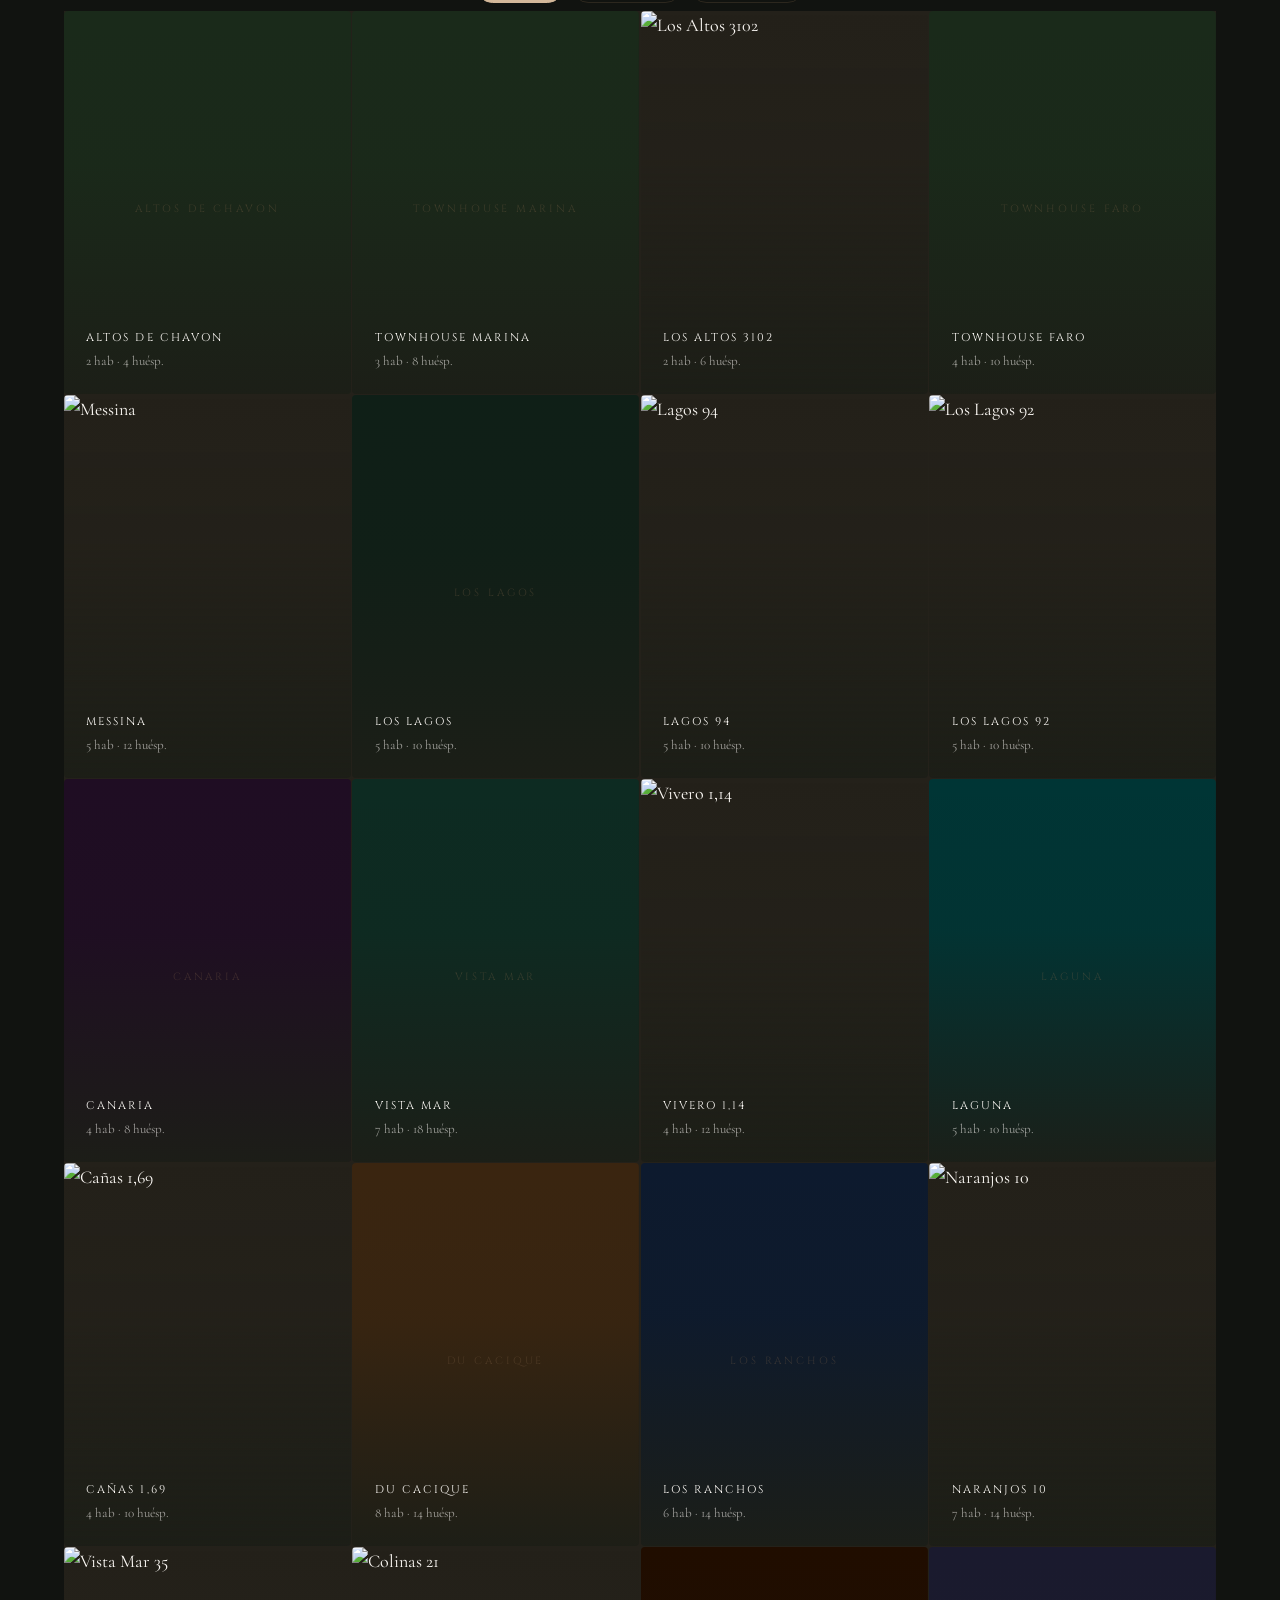
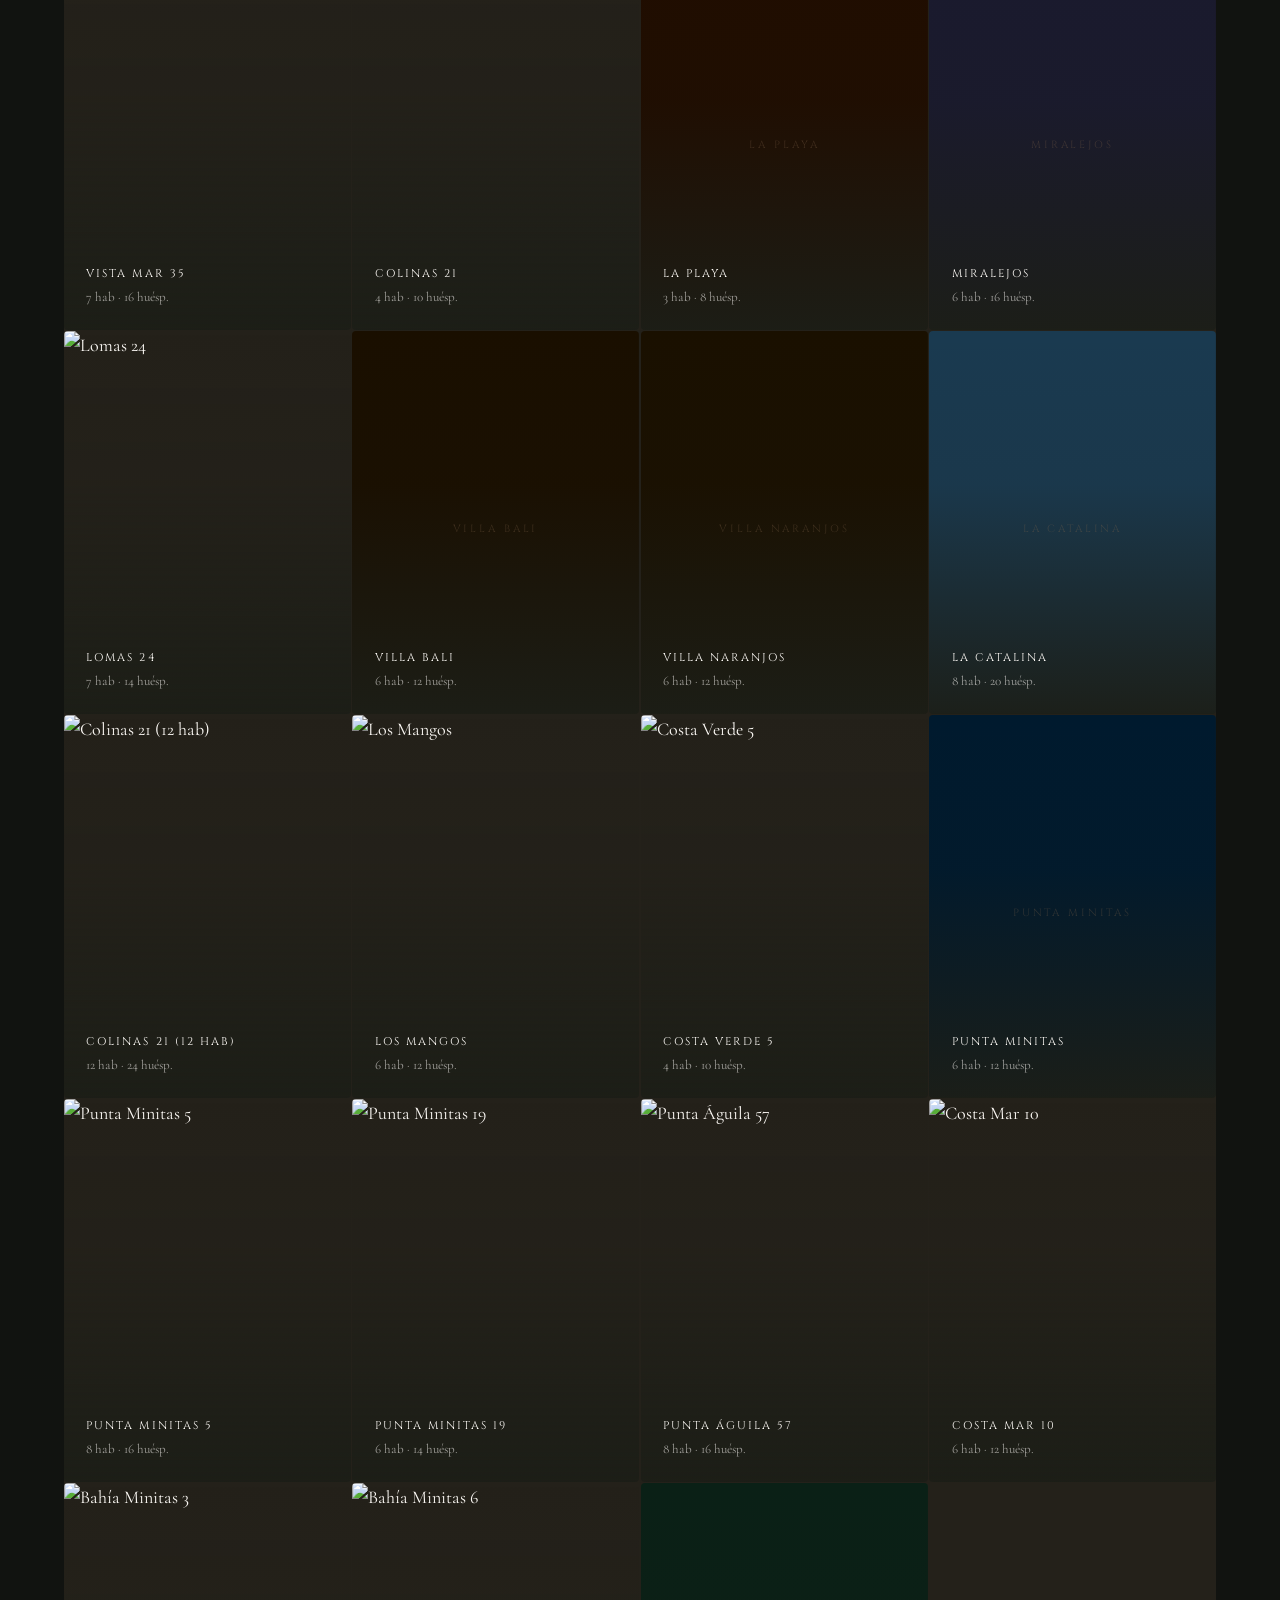
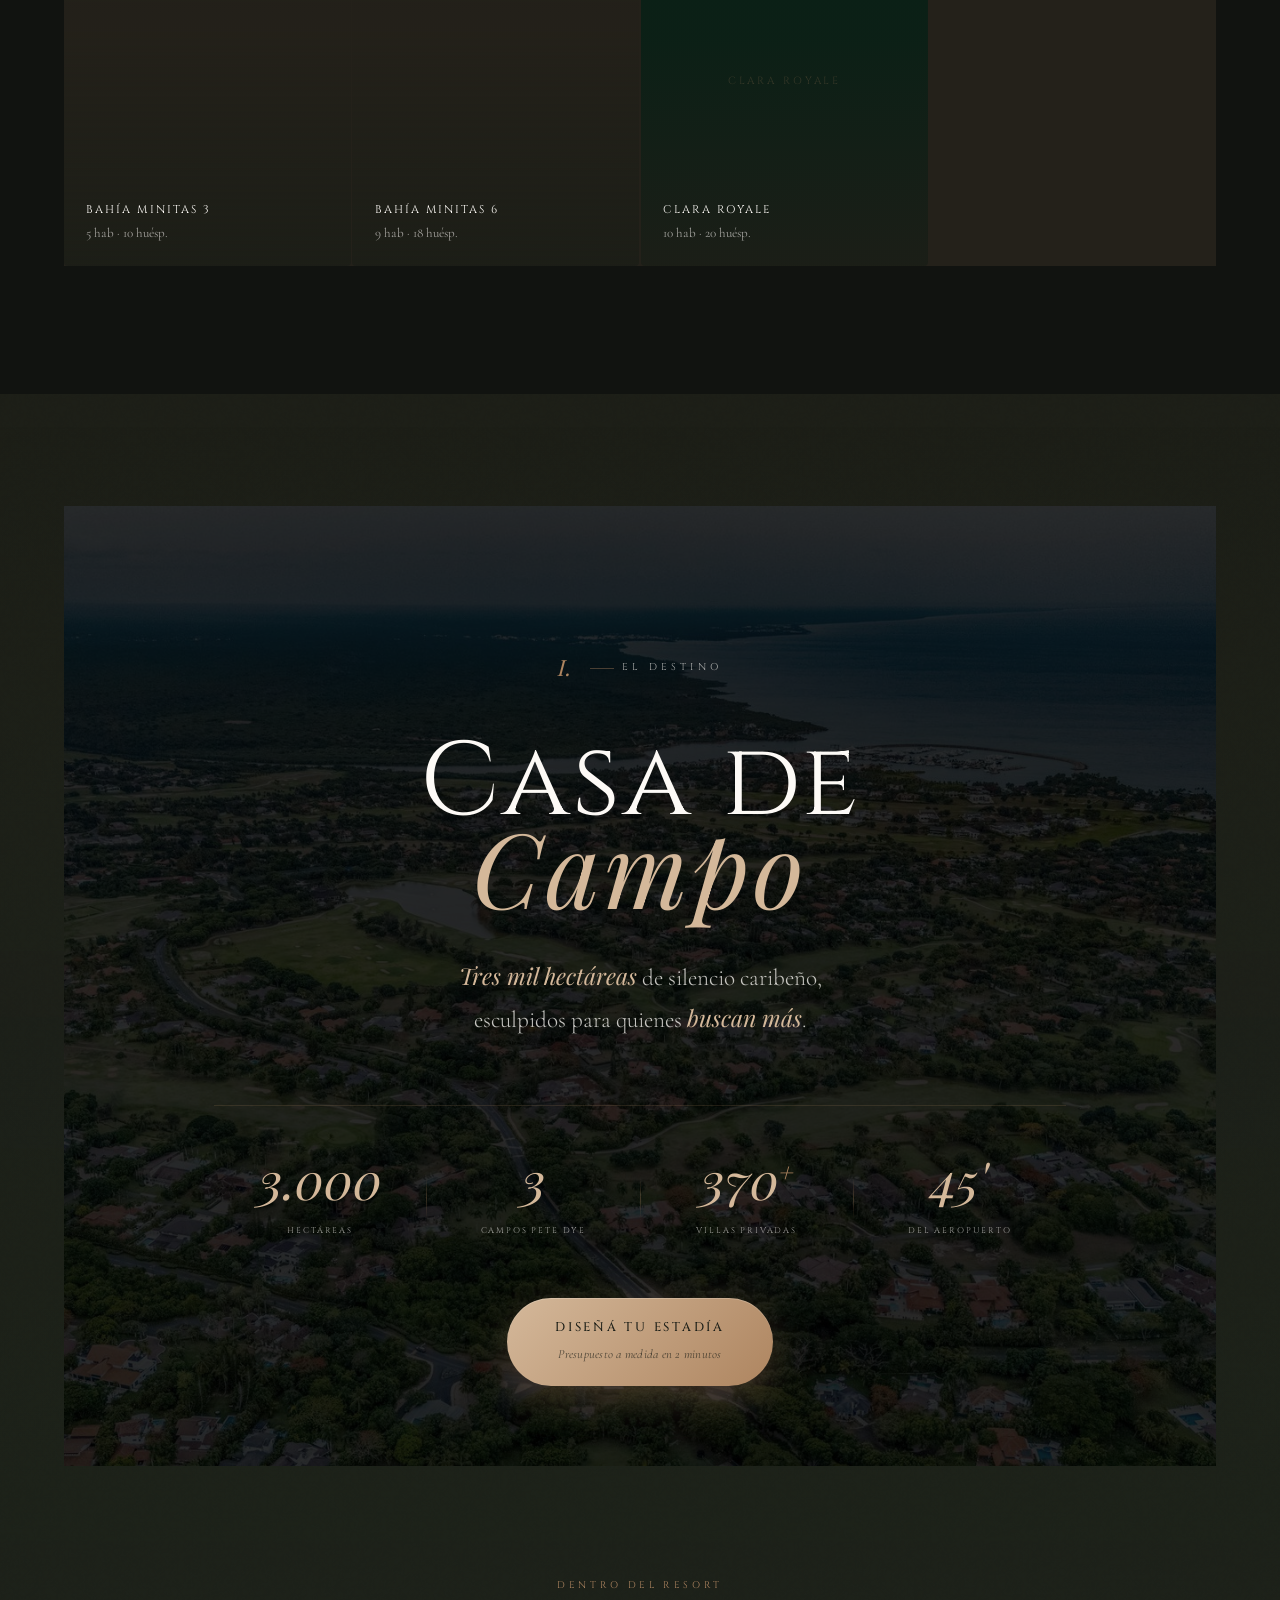
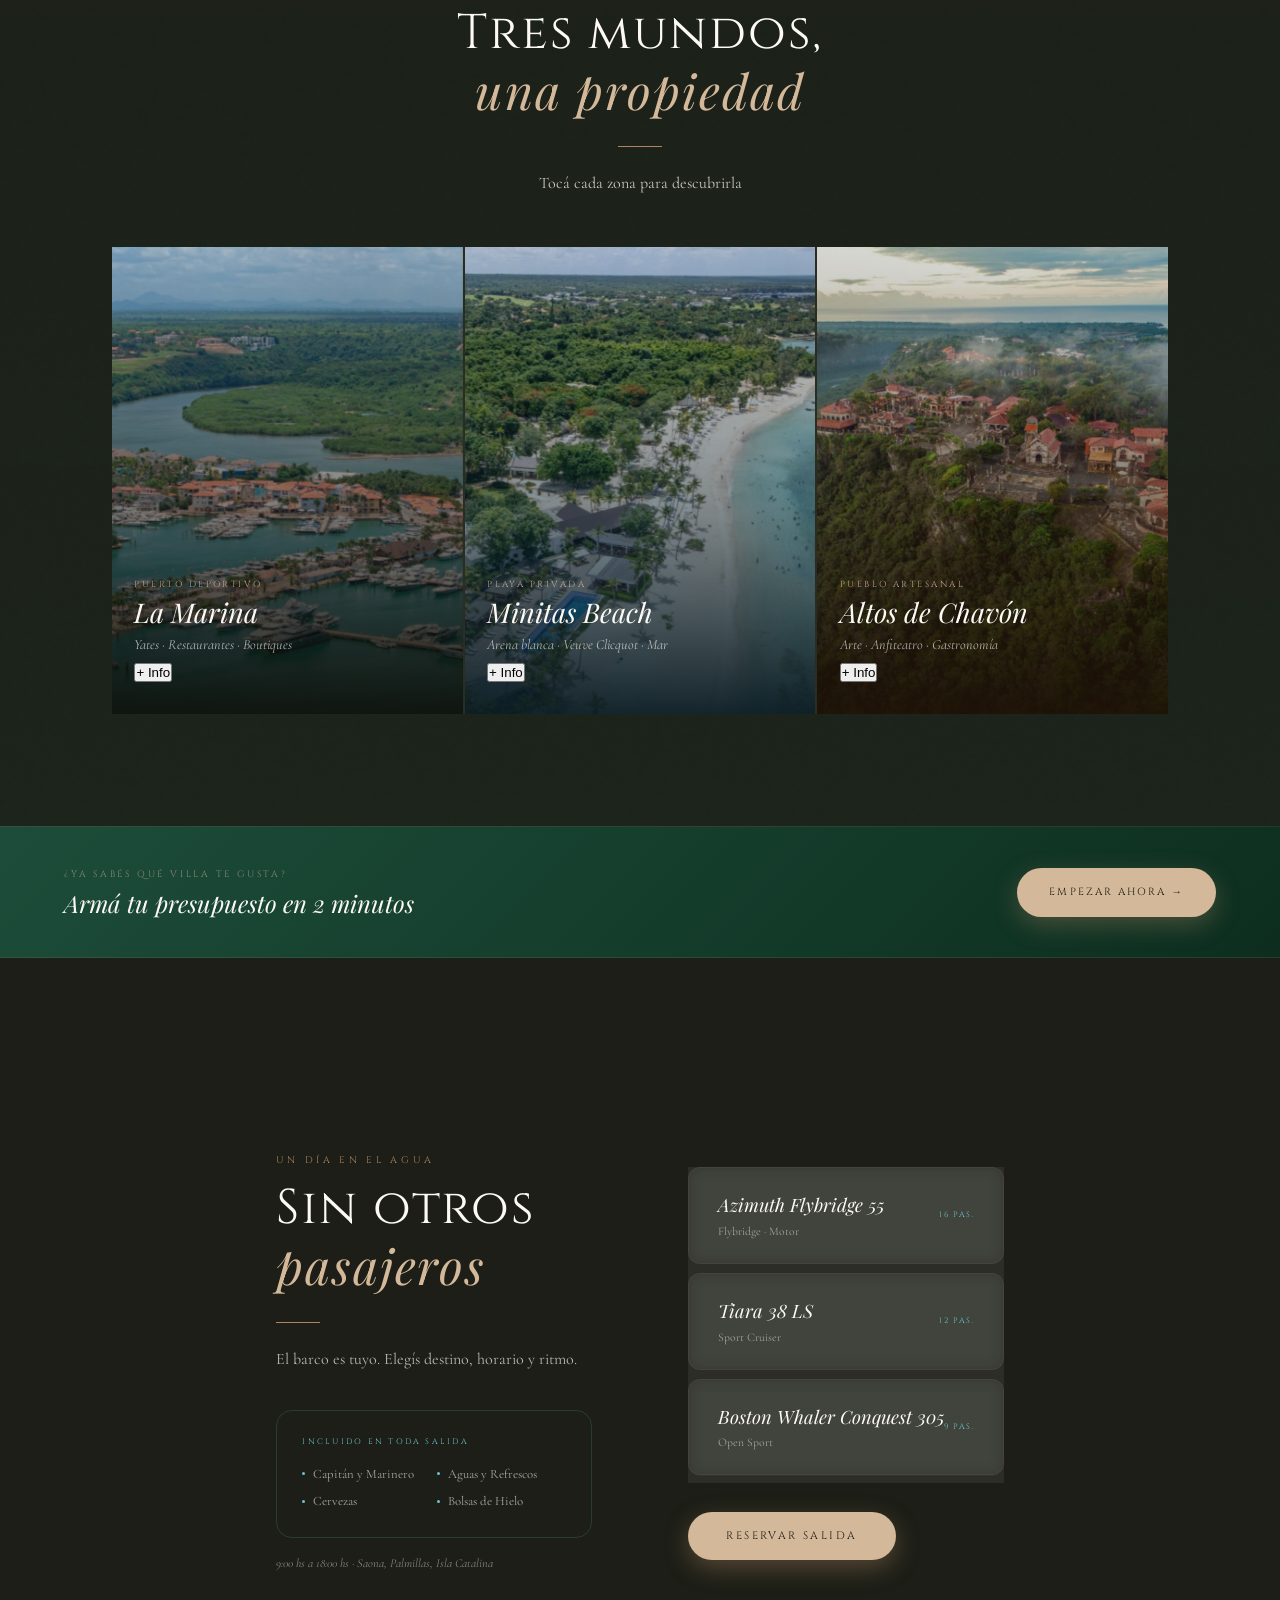
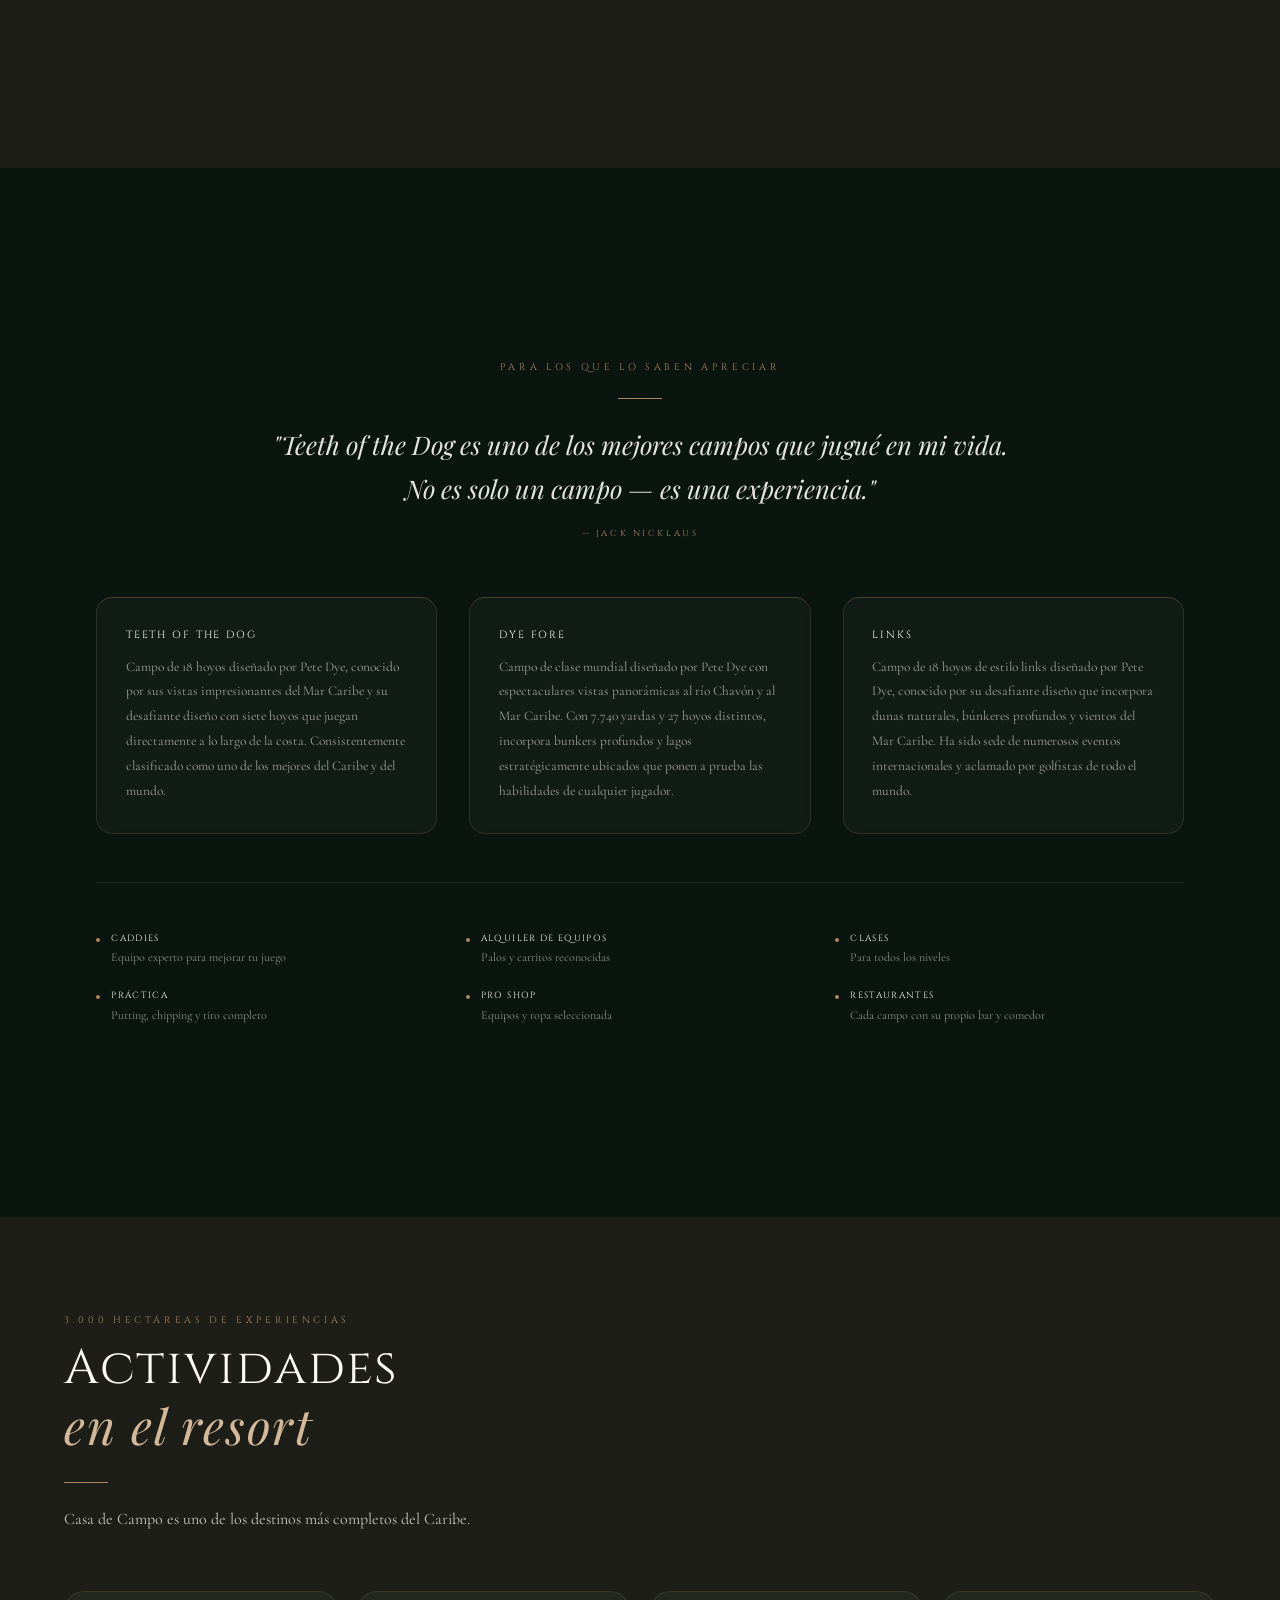
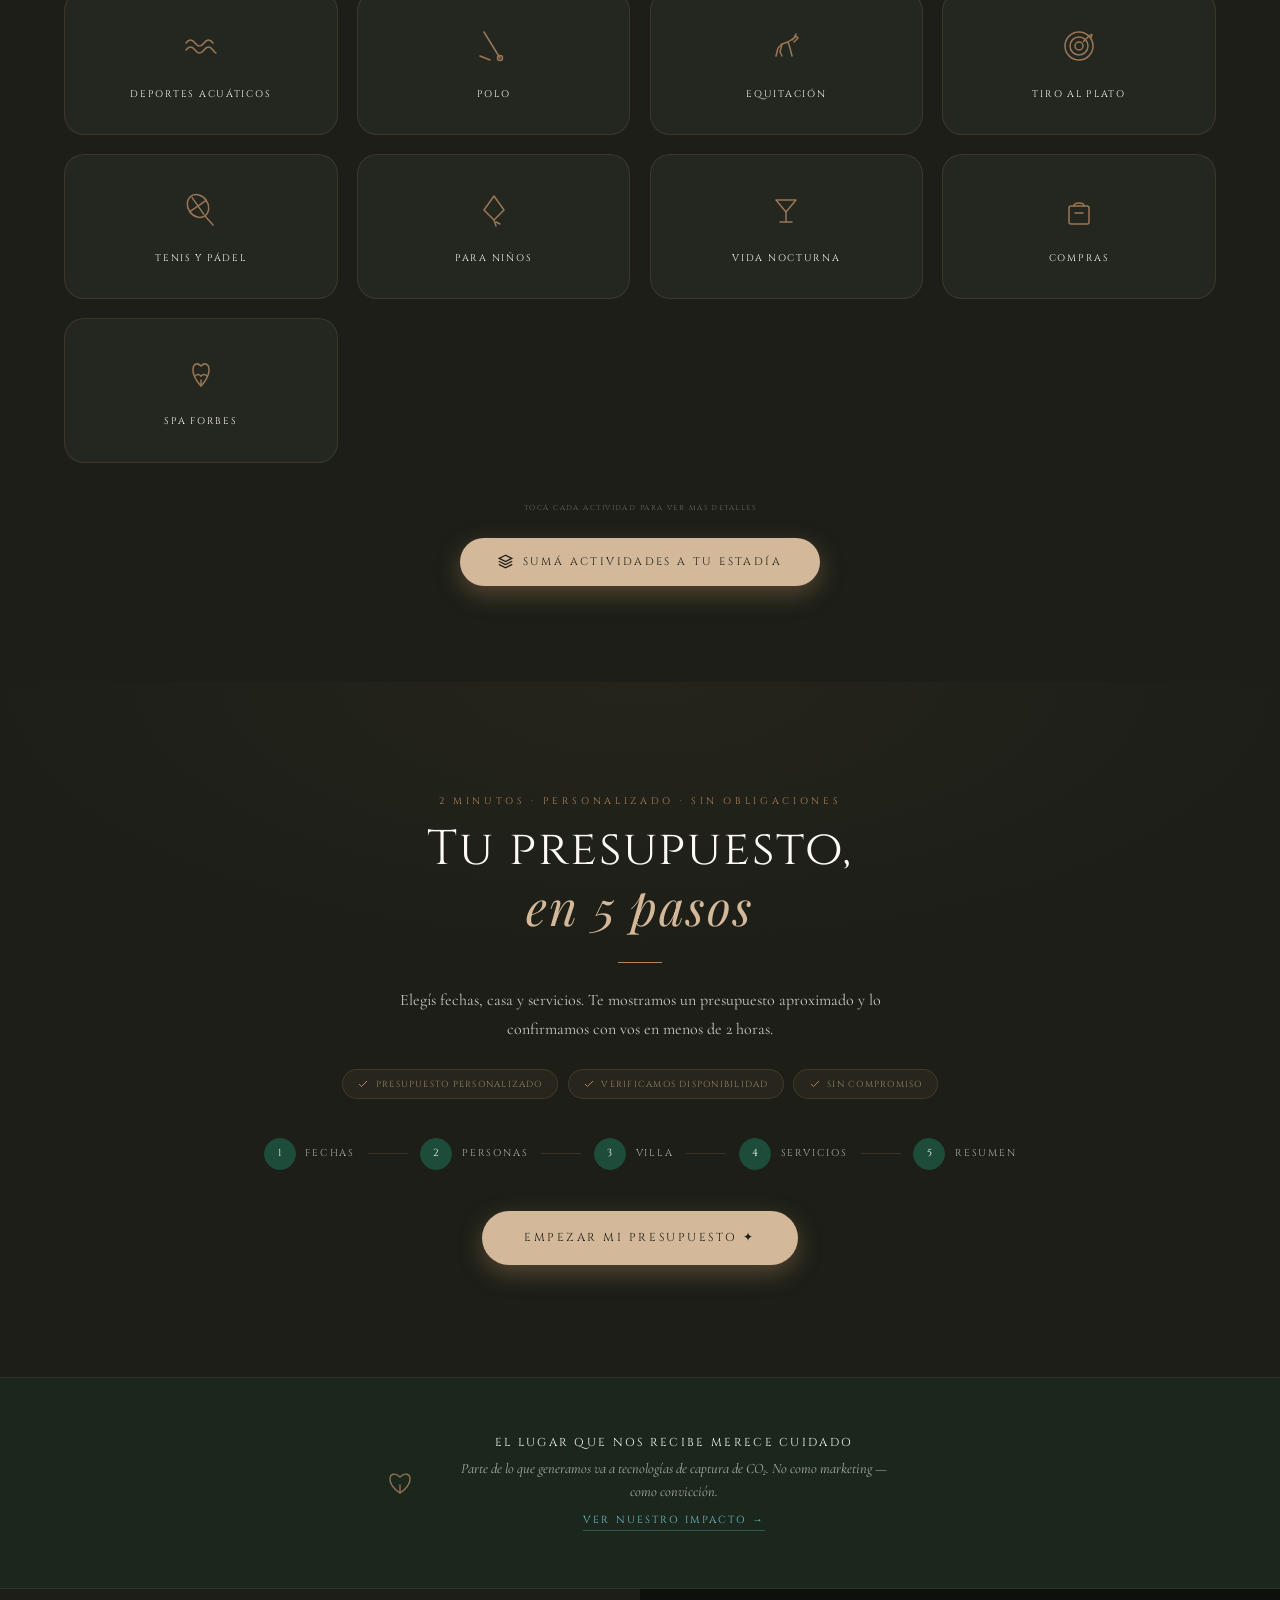
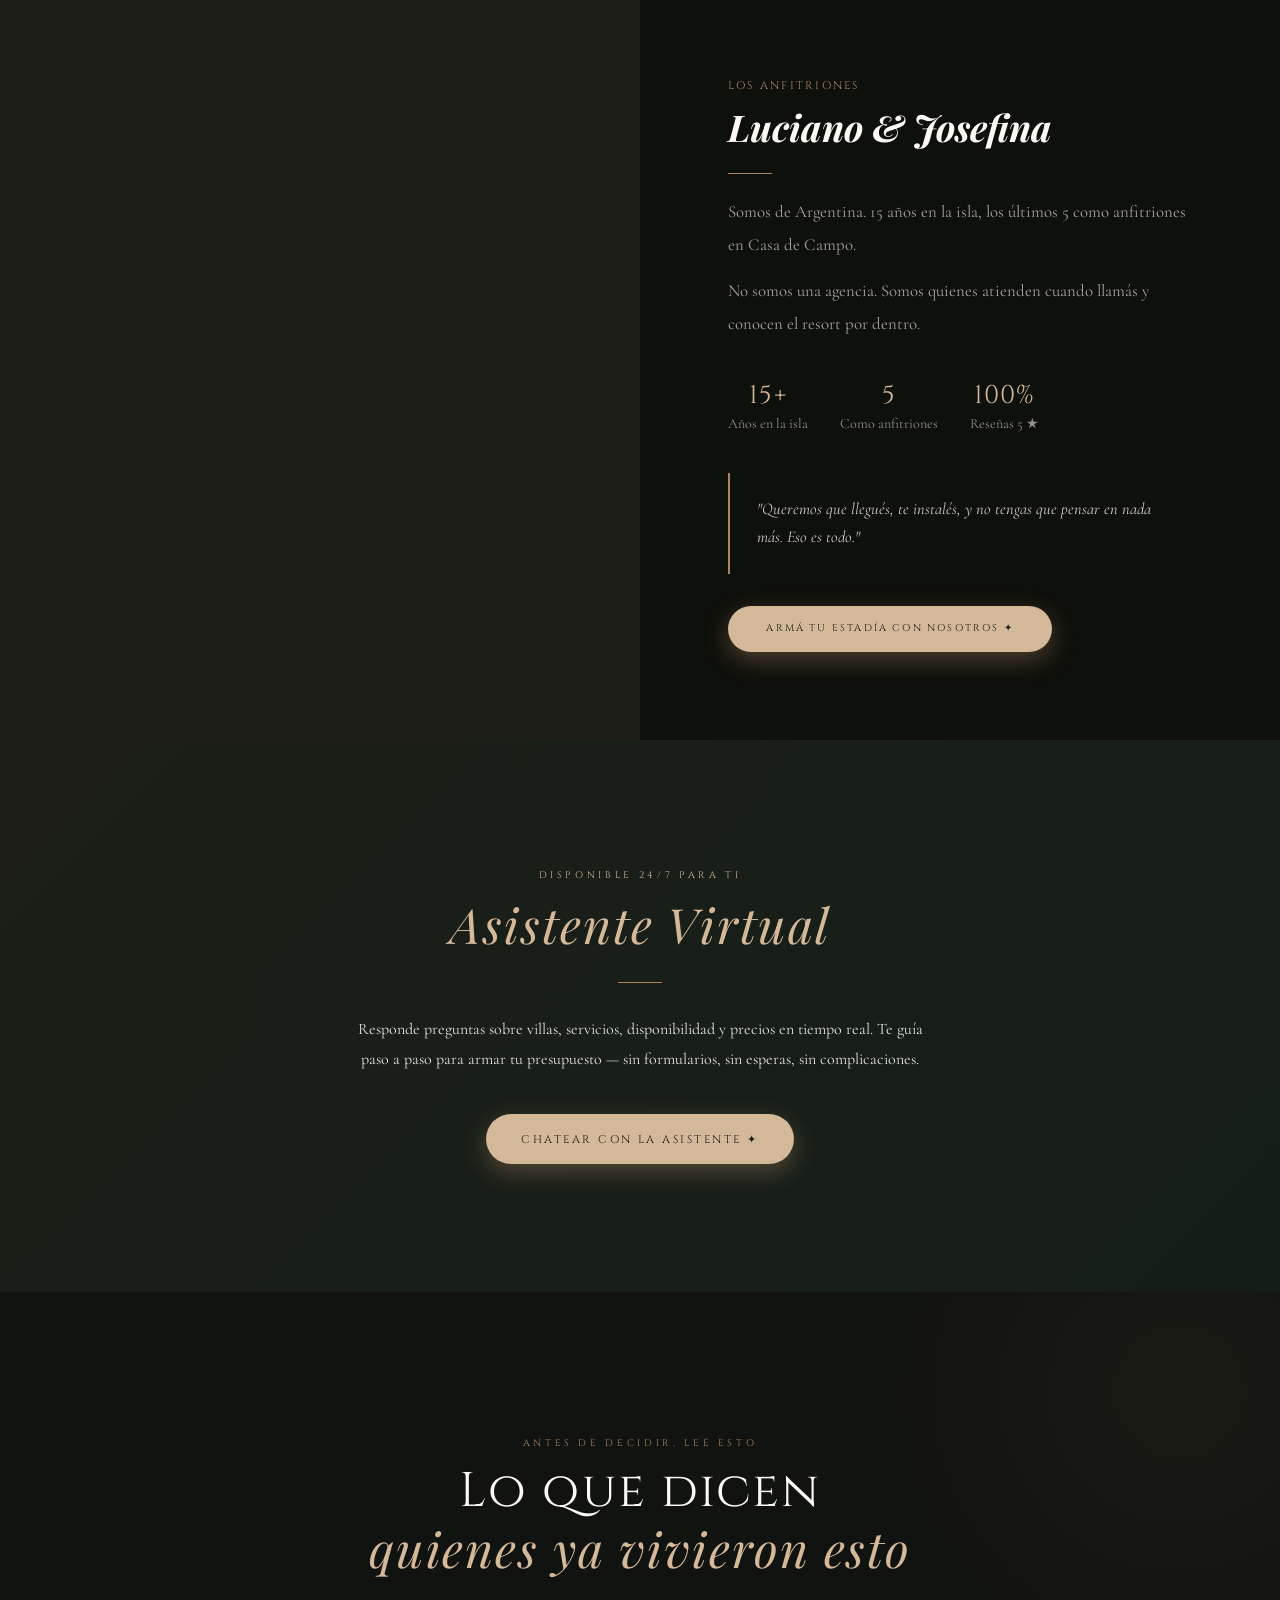
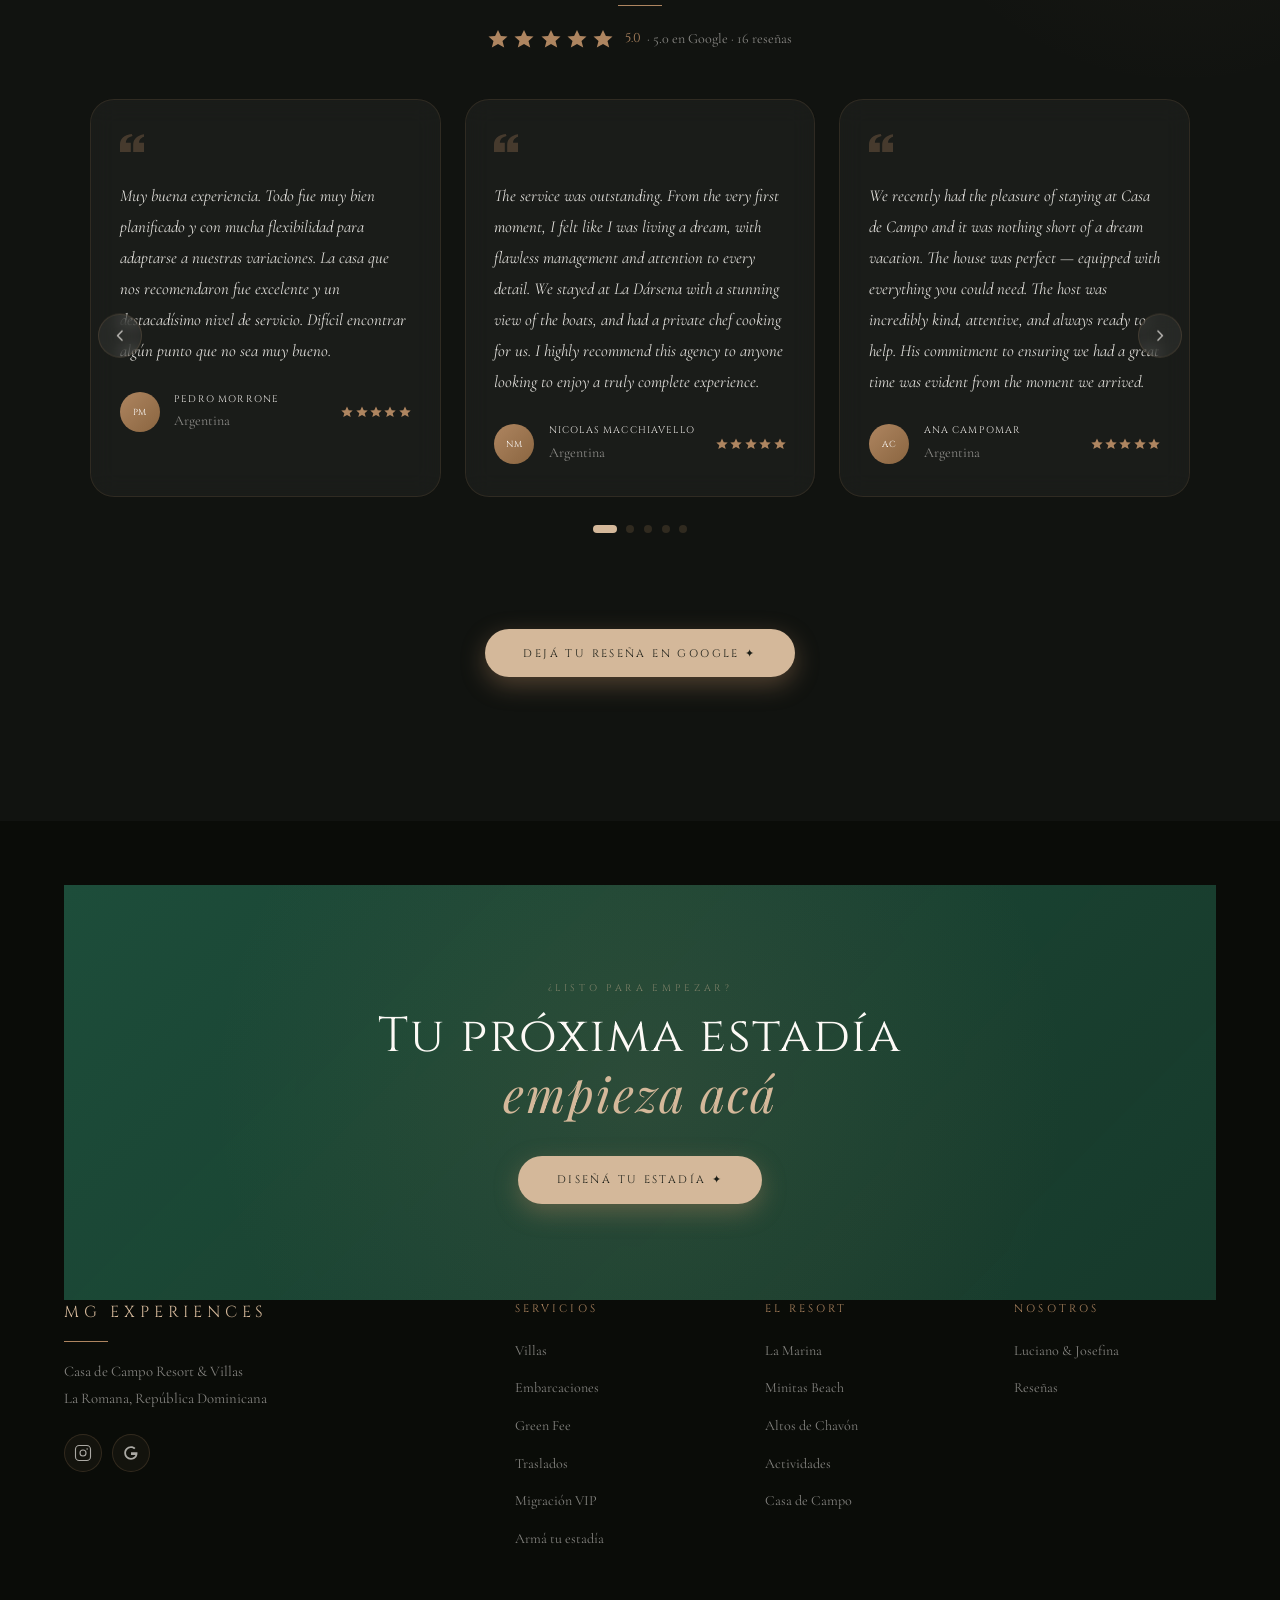
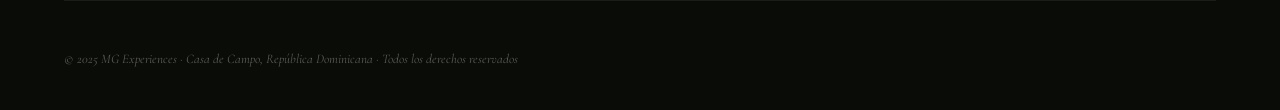
==== commit 7e9ec856: "Pixel de Meta: eventos con semántica correcta para optimizar a leads - Código enviado → Contact (ant" ====
--- a/index.html
+++ b/index.html
@@ -2421,7 +2421,7 @@
         <div class="gate-error" id="gateErrorA"></div>
         <button class="gate-btn" type="submit" id="gateBtnA">Recibir código →</button>
       </form>
-      <a class="wa-ghost" href="https://wa.me/5491164388699?text=Hola%20MG%20Experiences%2C%20quiero%20informaci%C3%B3n%20para%20una%20estad%C3%ADa%20en%20Casa%20de%20Campo." target="_blank" rel="noopener" onclick="try{if(typeof gtag==='function')gtag('event','whatsapp_click',{origen:'gate'})}catch(_){}"><svg viewBox="0 0 24 24" fill="currentColor" width="18" height="18" aria-hidden="true"><path d="M12 2a10 10 0 0 0-8.6 15.1L2 22l5.1-1.3A10 10 0 1 0 12 2zm0 18.2a8.2 8.2 0 0 1-4.2-1.2l-.3-.2-3 .8.8-2.9-.2-.3A8.2 8.2 0 1 1 12 20.2zm4.5-6.1c-.2-.1-1.5-.7-1.7-.8s-.4-.1-.6.1-.6.8-.8 1-.3.2-.5.1a6.7 6.7 0 0 1-3.3-2.9c-.3-.4.2-.4.7-1.3.1-.2 0-.3 0-.5l-.8-1.8c-.2-.5-.4-.4-.6-.4h-.5a1 1 0 0 0-.7.3 3 3 0 0 0-.9 2.2 5.2 5.2 0 0 0 1.1 2.8 12 12 0 0 0 4.6 4c1.7.7 2.3.6 2.7.5a2.6 2.6 0 0 0 1.7-1.2c.2-.6.2-1 .1-1.2z"/></svg> Prefiero que me escriban por WhatsApp</a>
+      <a class="wa-ghost" href="https://wa.me/5491164388699?text=Hola%20MG%20Experiences%2C%20quiero%20informaci%C3%B3n%20para%20una%20estad%C3%ADa%20en%20Casa%20de%20Campo." target="_blank" rel="noopener" onclick="try{if(typeof gtag==='function')gtag('event','whatsapp_click',{origen:'gate'})}catch(_){};try{if(typeof fbq==='function')fbq('trackCustom','whatsapp_click',{origen:'gate'})}catch(_){}"><svg viewBox="0 0 24 24" fill="currentColor" width="18" height="18" aria-hidden="true"><path d="M12 2a10 10 0 0 0-8.6 15.1L2 22l5.1-1.3A10 10 0 1 0 12 2zm0 18.2a8.2 8.2 0 0 1-4.2-1.2l-.3-.2-3 .8.8-2.9-.2-.3A8.2 8.2 0 1 1 12 20.2zm4.5-6.1c-.2-.1-1.5-.7-1.7-.8s-.4-.1-.6.1-.6.8-.8 1-.3.2-.5.1a6.7 6.7 0 0 1-3.3-2.9c-.3-.4.2-.4.7-1.3.1-.2 0-.3 0-.5l-.8-1.8c-.2-.5-.4-.4-.6-.4h-.5a1 1 0 0 0-.7.3 3 3 0 0 0-.9 2.2 5.2 5.2 0 0 0 1.1 2.8 12 12 0 0 0 4.6 4c1.7.7 2.3.6 2.7.5a2.6 2.6 0 0 0 1.7-1.2c.2-.6.2-1 .1-1.2z"/></svg> Prefiero que me escriban por WhatsApp</a>
     </div>
 
     <!-- STEP B: Verificación de código -->
@@ -2505,7 +2505,7 @@
       <span class="hero-sp-text">5.0 en Google · 16 reseñas · Huéspedes de 12 países</span>
     </div>
     <div class="hero-secondary-link anim-up" style="animation-delay:1.35s;display:flex;gap:.8rem;justify-content:center;flex-wrap:wrap">
-      <a class="wa-inline" href="https://wa.me/5491164388699?text=Hola%20MG%20Experiences%2C%20quiero%20informaci%C3%B3n%20para%20una%20estad%C3%ADa%20en%20Casa%20de%20Campo." target="_blank" rel="noopener" onclick="try{if(typeof gtag==='function')gtag('event','whatsapp_click',{origen:'hero'})}catch(_){}"><svg viewBox="0 0 24 24" fill="currentColor" width="18" height="18" aria-hidden="true"><path d="M12 2a10 10 0 0 0-8.6 15.1L2 22l5.1-1.3A10 10 0 1 0 12 2zm0 18.2a8.2 8.2 0 0 1-4.2-1.2l-.3-.2-3 .8.8-2.9-.2-.3A8.2 8.2 0 1 1 12 20.2zm4.5-6.1c-.2-.1-1.5-.7-1.7-.8s-.4-.1-.6.1-.6.8-.8 1-.3.2-.5.1a6.7 6.7 0 0 1-3.3-2.9c-.3-.4.2-.4.7-1.3.1-.2 0-.3 0-.5l-.8-1.8c-.2-.5-.4-.4-.6-.4h-.5a1 1 0 0 0-.7.3 3 3 0 0 0-.9 2.2 5.2 5.2 0 0 0 1.1 2.8 12 12 0 0 0 4.6 4c1.7.7 2.3.6 2.7.5a2.6 2.6 0 0 0 1.7-1.2c.2-.6.2-1 .1-1.2z"/></svg> Escribinos por WhatsApp</a>
+      <a class="wa-inline" href="https://wa.me/5491164388699?text=Hola%20MG%20Experiences%2C%20quiero%20informaci%C3%B3n%20para%20una%20estad%C3%ADa%20en%20Casa%20de%20Campo." target="_blank" rel="noopener" onclick="try{if(typeof gtag==='function')gtag('event','whatsapp_click',{origen:'hero'})}catch(_){};try{if(typeof fbq==='function')fbq('trackCustom','whatsapp_click',{origen:'hero'})}catch(_){}"><svg viewBox="0 0 24 24" fill="currentColor" width="18" height="18" aria-hidden="true"><path d="M12 2a10 10 0 0 0-8.6 15.1L2 22l5.1-1.3A10 10 0 1 0 12 2zm0 18.2a8.2 8.2 0 0 1-4.2-1.2l-.3-.2-3 .8.8-2.9-.2-.3A8.2 8.2 0 1 1 12 20.2zm4.5-6.1c-.2-.1-1.5-.7-1.7-.8s-.4-.1-.6.1-.6.8-.8 1-.3.2-.5.1a6.7 6.7 0 0 1-3.3-2.9c-.3-.4.2-.4.7-1.3.1-.2 0-.3 0-.5l-.8-1.8c-.2-.5-.4-.4-.6-.4h-.5a1 1 0 0 0-.7.3 3 3 0 0 0-.9 2.2 5.2 5.2 0 0 0 1.1 2.8 12 12 0 0 0 4.6 4c1.7.7 2.3.6 2.7.5a2.6 2.6 0 0 0 1.7-1.2c.2-.6.2-1 .1-1.2z"/></svg> Escribinos por WhatsApp</a>
     </div>
   </div>
   <div class="scue"><span>Descubrí</span><div class="sln"></div></div>
@@ -4097,32 +4097,41 @@
   }
 }
 
+// Código enviado (dejó sus datos, todavía sin verificar) → Contact
 function trackLeadCapturado(email, nombre, presupuesto) {
   if (typeof fbq !== 'undefined') {
-    fbq('track', 'Lead', {
-      content_name: 'Lead Capturado',
-      content_type: 'lead',
-      value: presupuesto,
+    try { fbq('track', 'Contact', {
+      content_name: 'Datos cargados — código enviado',
+      value: presupuesto || 0,
       currency: 'USD'
-    });
-    
-    fbq('track', 'Contact', {
-      content_name: 'Cliente de Alto Valor',
-      value: presupuesto,
-      currency: 'USD'
-    });
-  }
-}
-
+    }); } catch(_){}
+  }
+}
+
+// Verificó el código → Lead real (mismo momento que generate_lead en GA4)
 function trackPresupuestoCompleto(montoTotal) {
   if (typeof fbq !== 'undefined') {
-    fbq('track', 'Purchase', {
-      content_name: 'Presupuesto Completado',
-      content_type: 'product',
-      value: montoTotal,
+    const eid = 'lead_' + Date.now() + '_' + Math.floor(Math.random()*1e6);
+    try { fbq('track', 'Lead', {
+      content_name: 'Lead verificado — configurador web',
+      content_category: 'presupuesto',
+      value: montoTotal || 0,
       currency: 'USD'
-    });
-  }
+    }, { eventID: eid }); } catch(_){}
+    try { fbq('track', 'CompleteRegistration', { content_name: 'Verificación OTP', status: 'verified' }); } catch(_){}
+  }
+}
+
+// Confirmó el presupuesto → SubmitApplication (antes no se informaba a Meta)
+function trackPresupuestoEnviado(montoTotal) {
+  if (typeof fbq !== 'undefined') {
+    try { fbq('track', 'SubmitApplication', {
+      content_name: 'Presupuesto confirmado',
+      value: montoTotal || 0,
+      currency: 'USD'
+    }); } catch(_){}
+  }
+  try { if (typeof gtag === 'function') gtag('event', 'presupuesto_confirmado', { value: montoTotal || 0, currency: 'USD' }); } catch(_){}
 }
 
 // ── Total del presupuesto (usado por tracking y por el gate)
@@ -7591,6 +7600,7 @@
     if (a) {
       var label = (a.textContent || '').replace(/\s+/g,' ').trim().slice(0,60);
       track('armar_presupuesto_click', { boton: label || 'CTA presupuesto' });
+      try { if (typeof fbq === 'function') fbq('trackCustom', 'armar_presupuesto_click', { boton: label || 'CTA presupuesto' }); } catch(_){}
     }
   }, true);
 
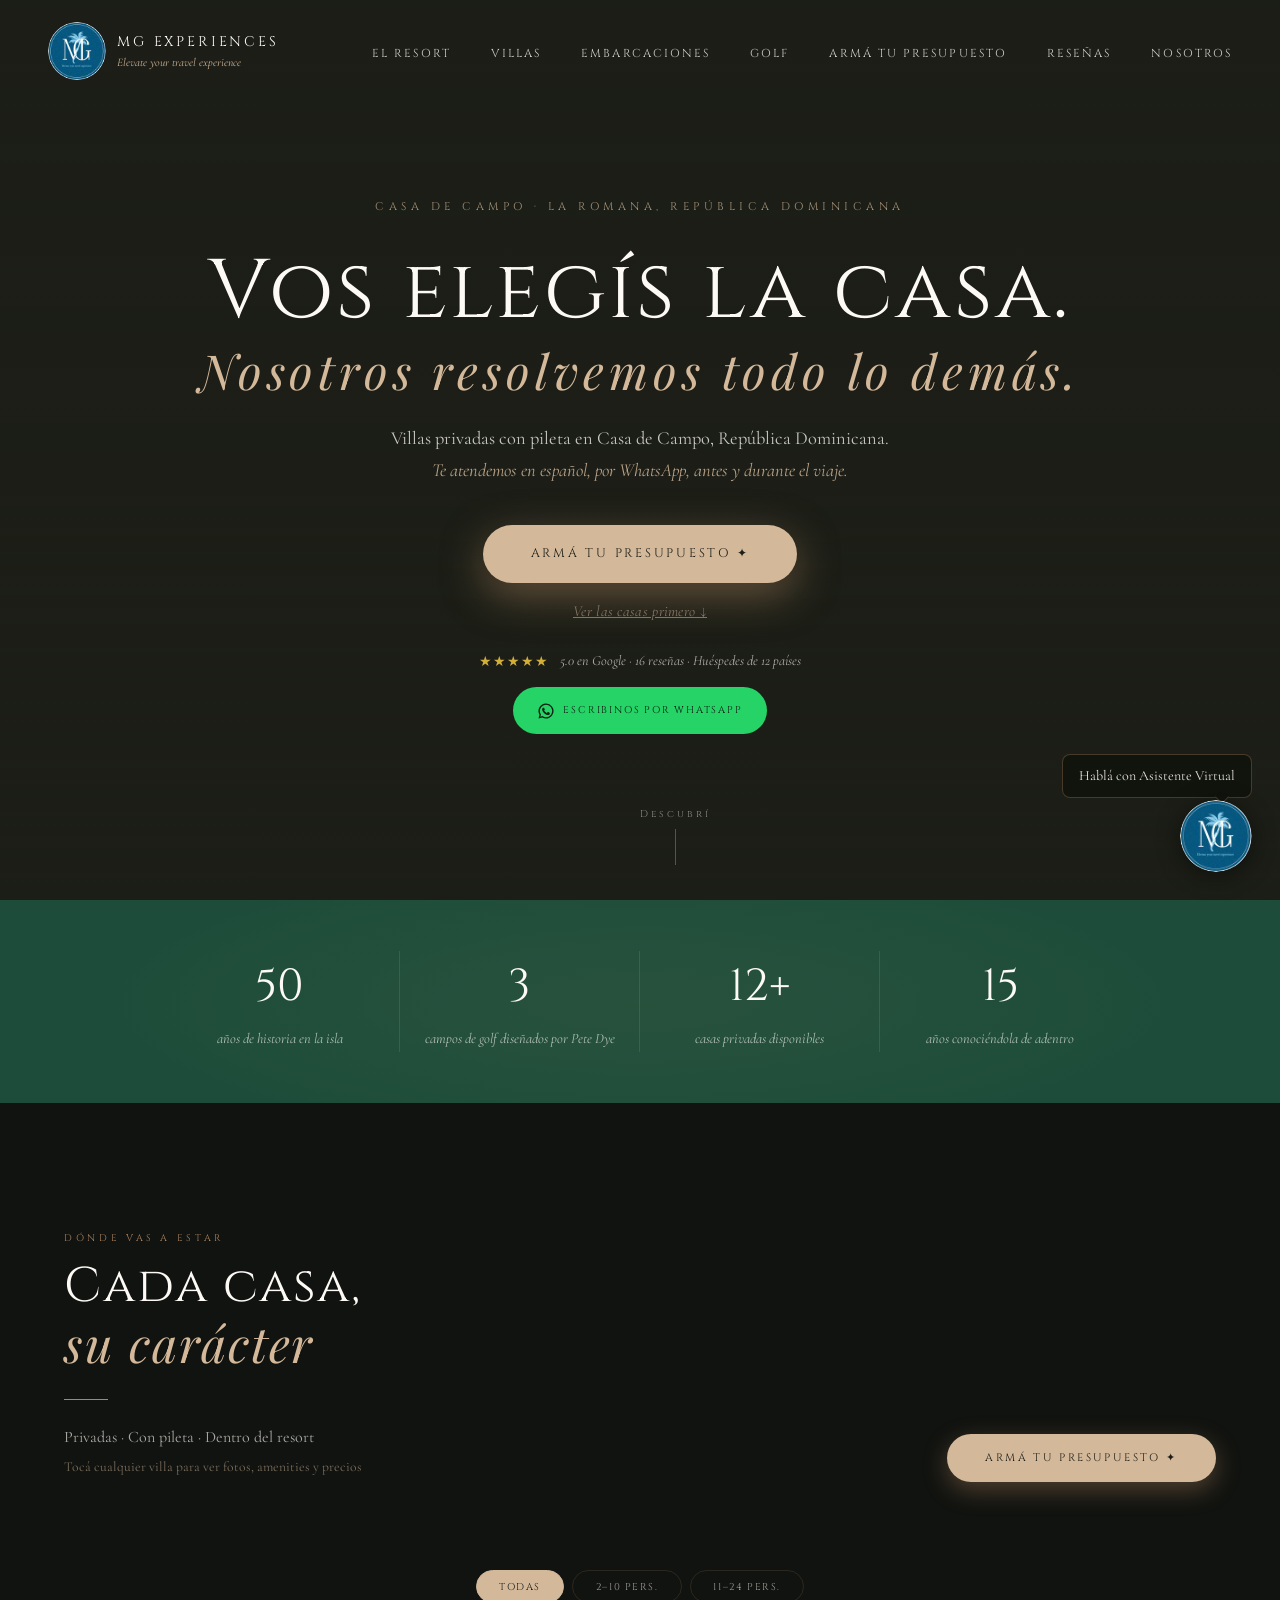
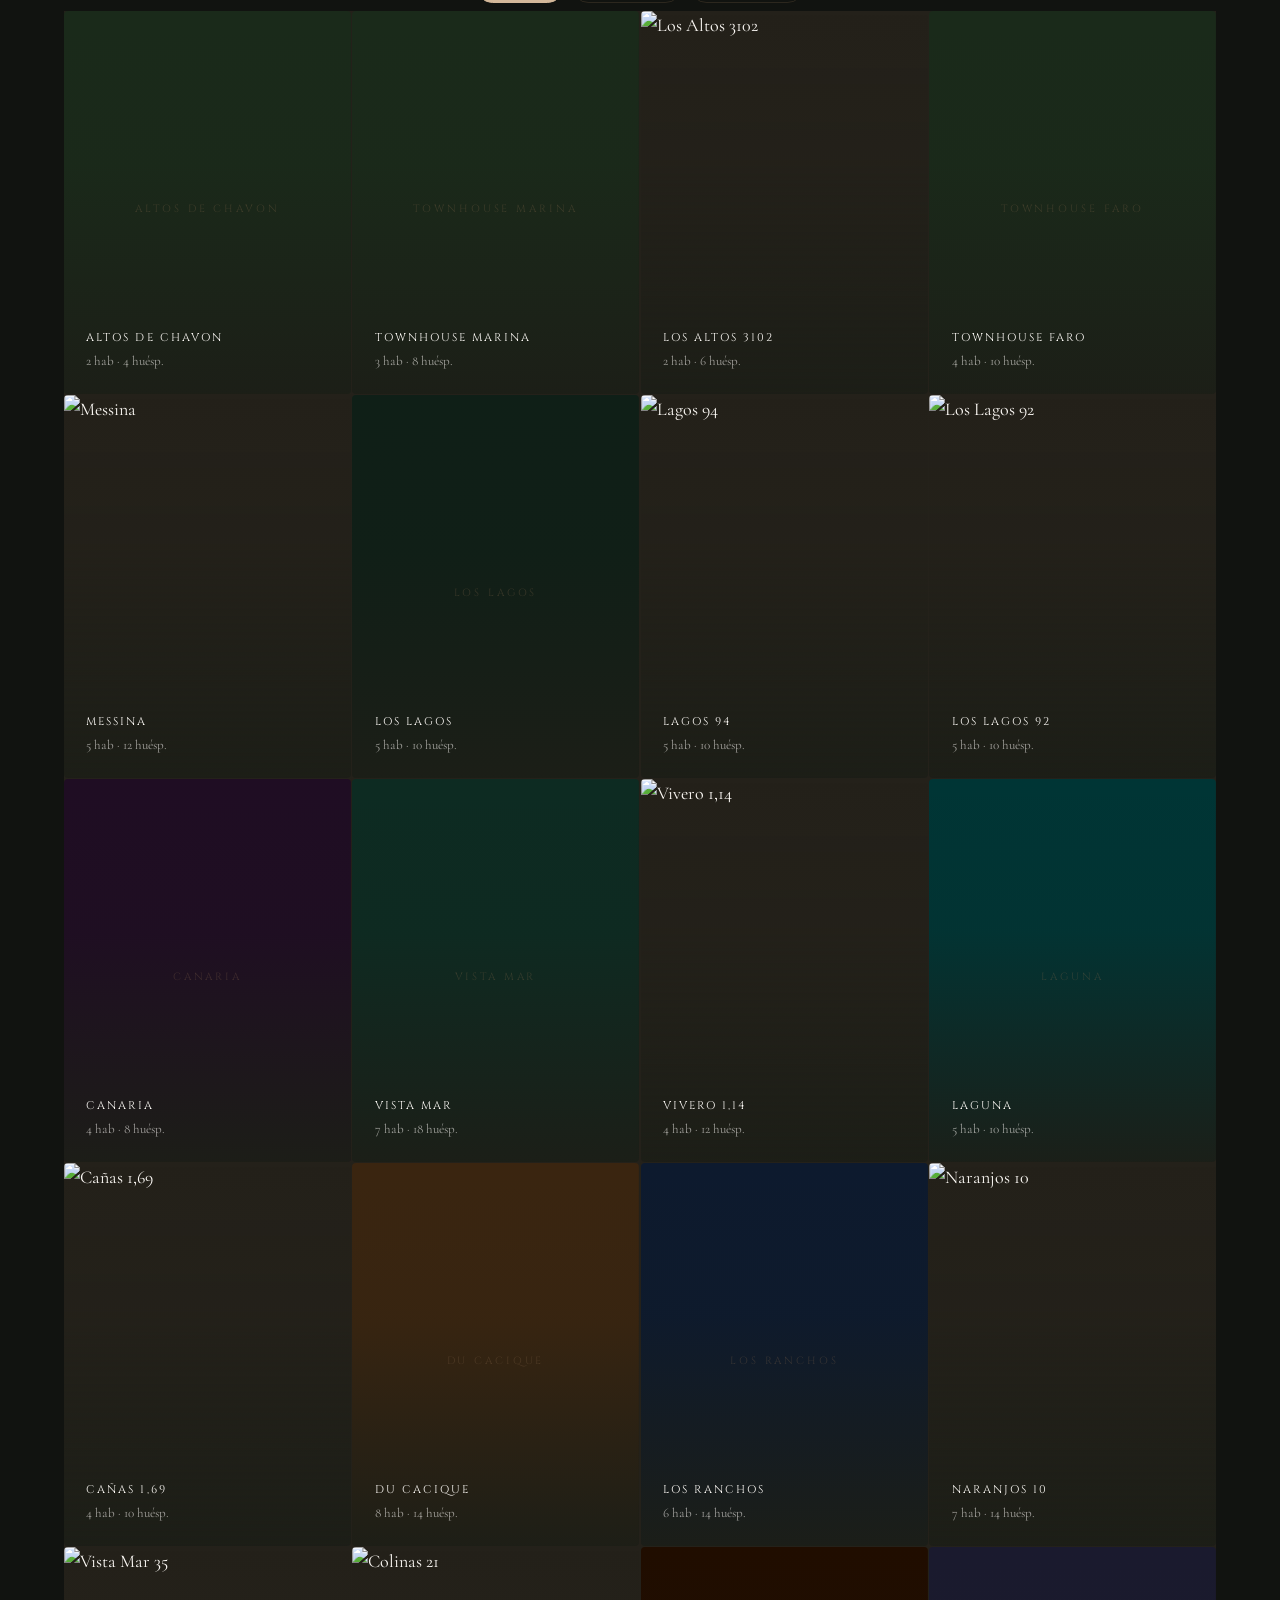
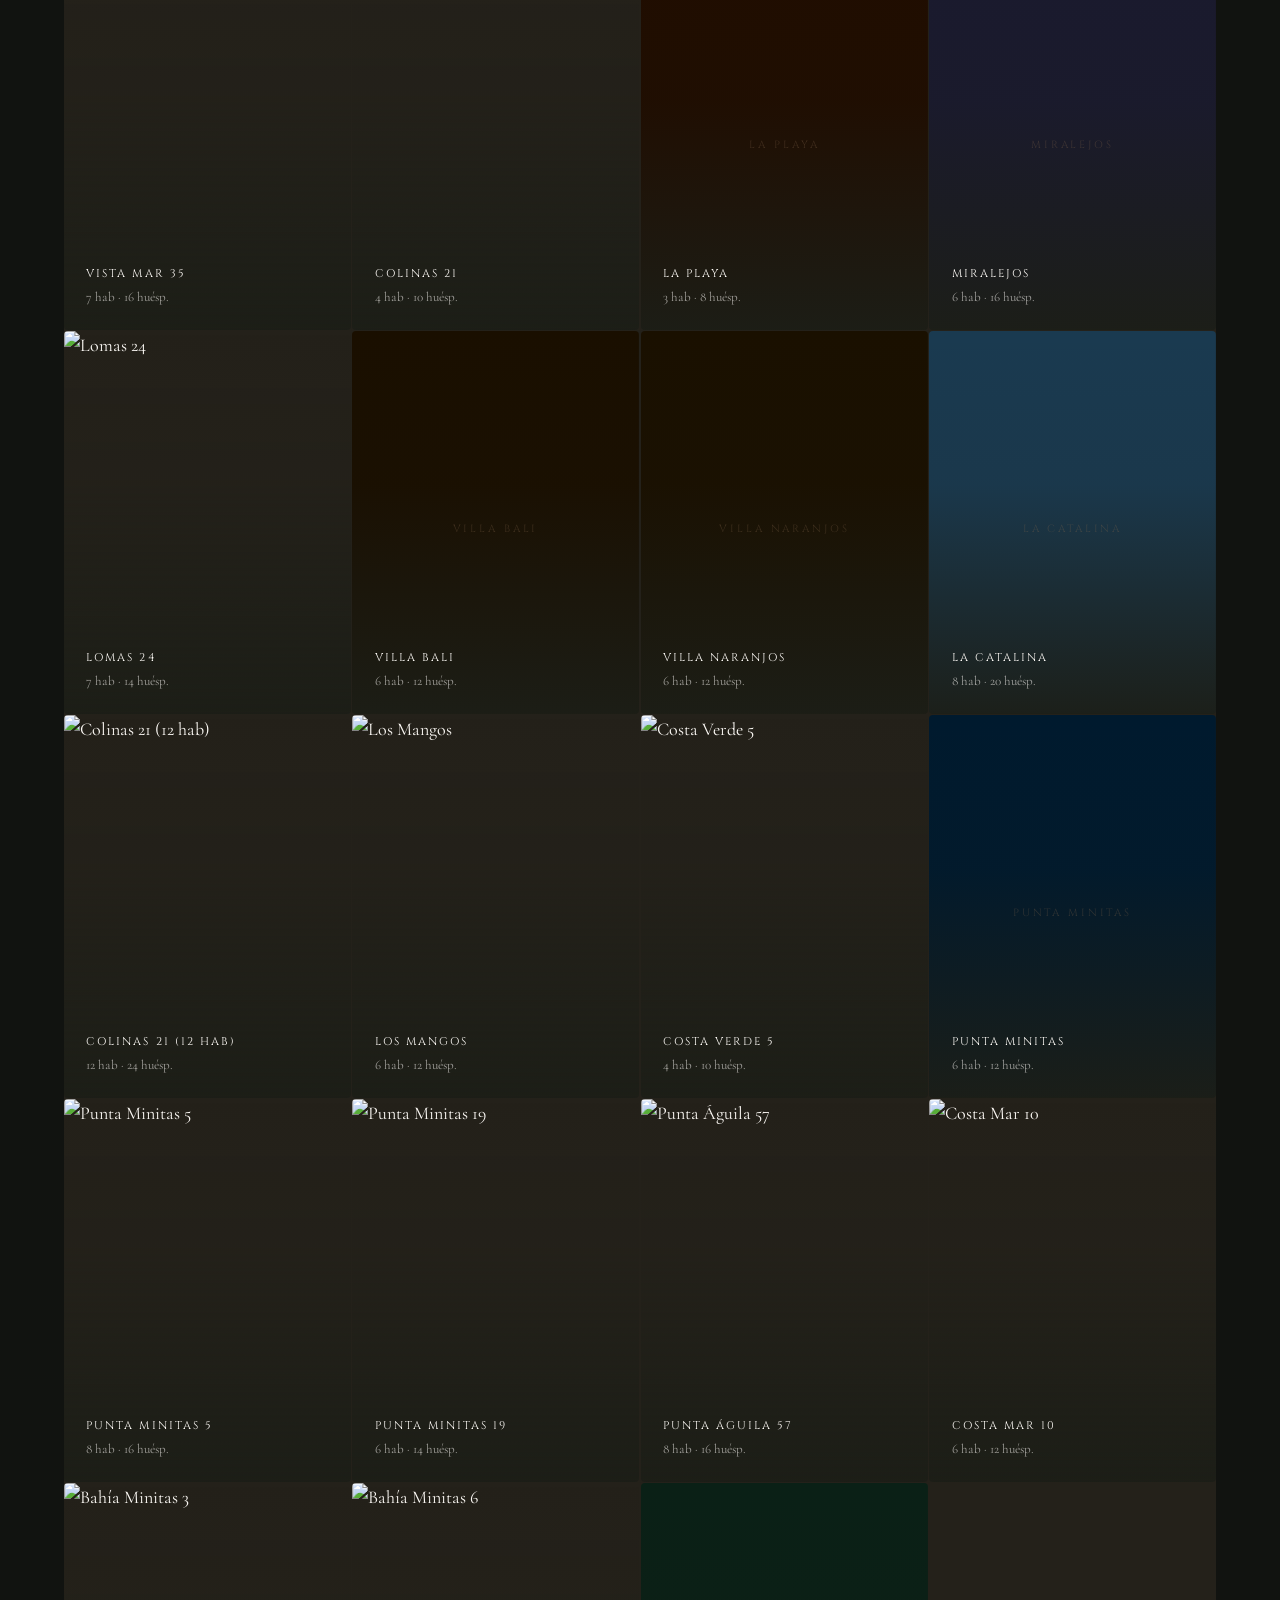
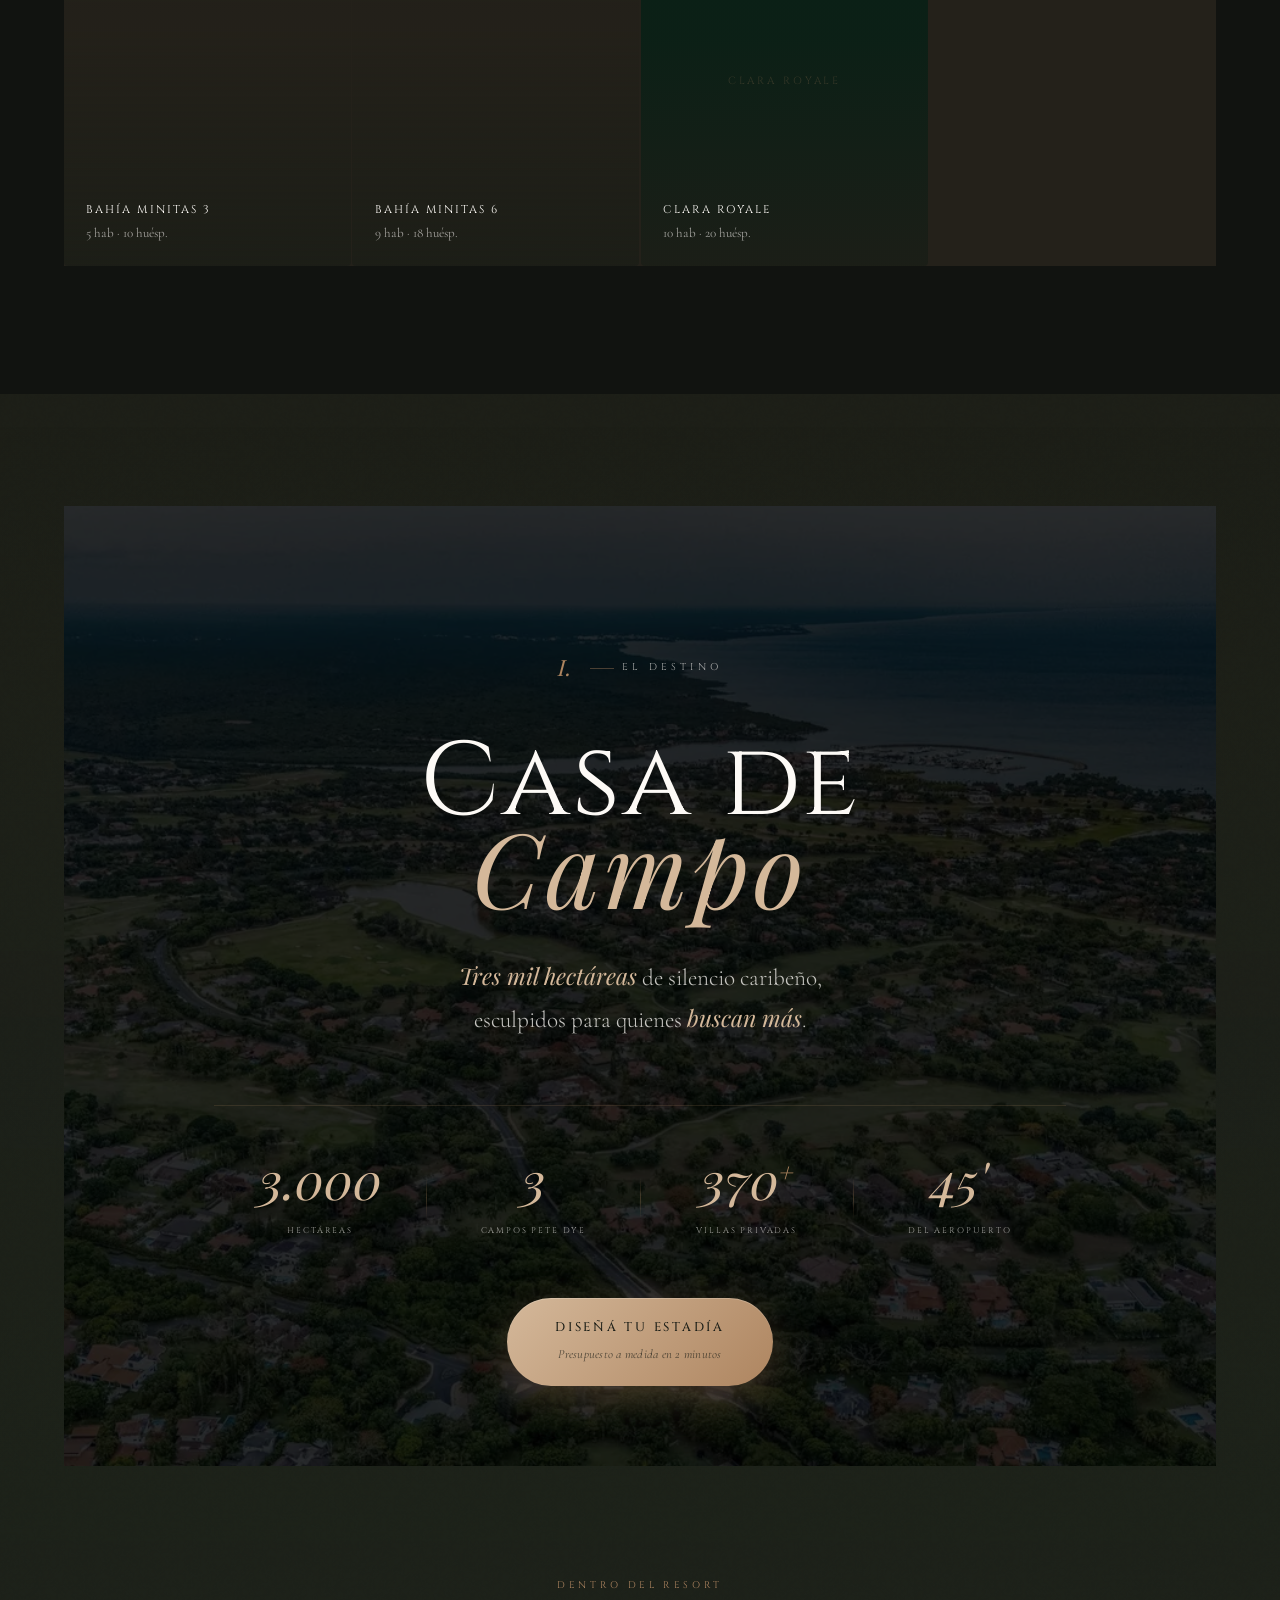
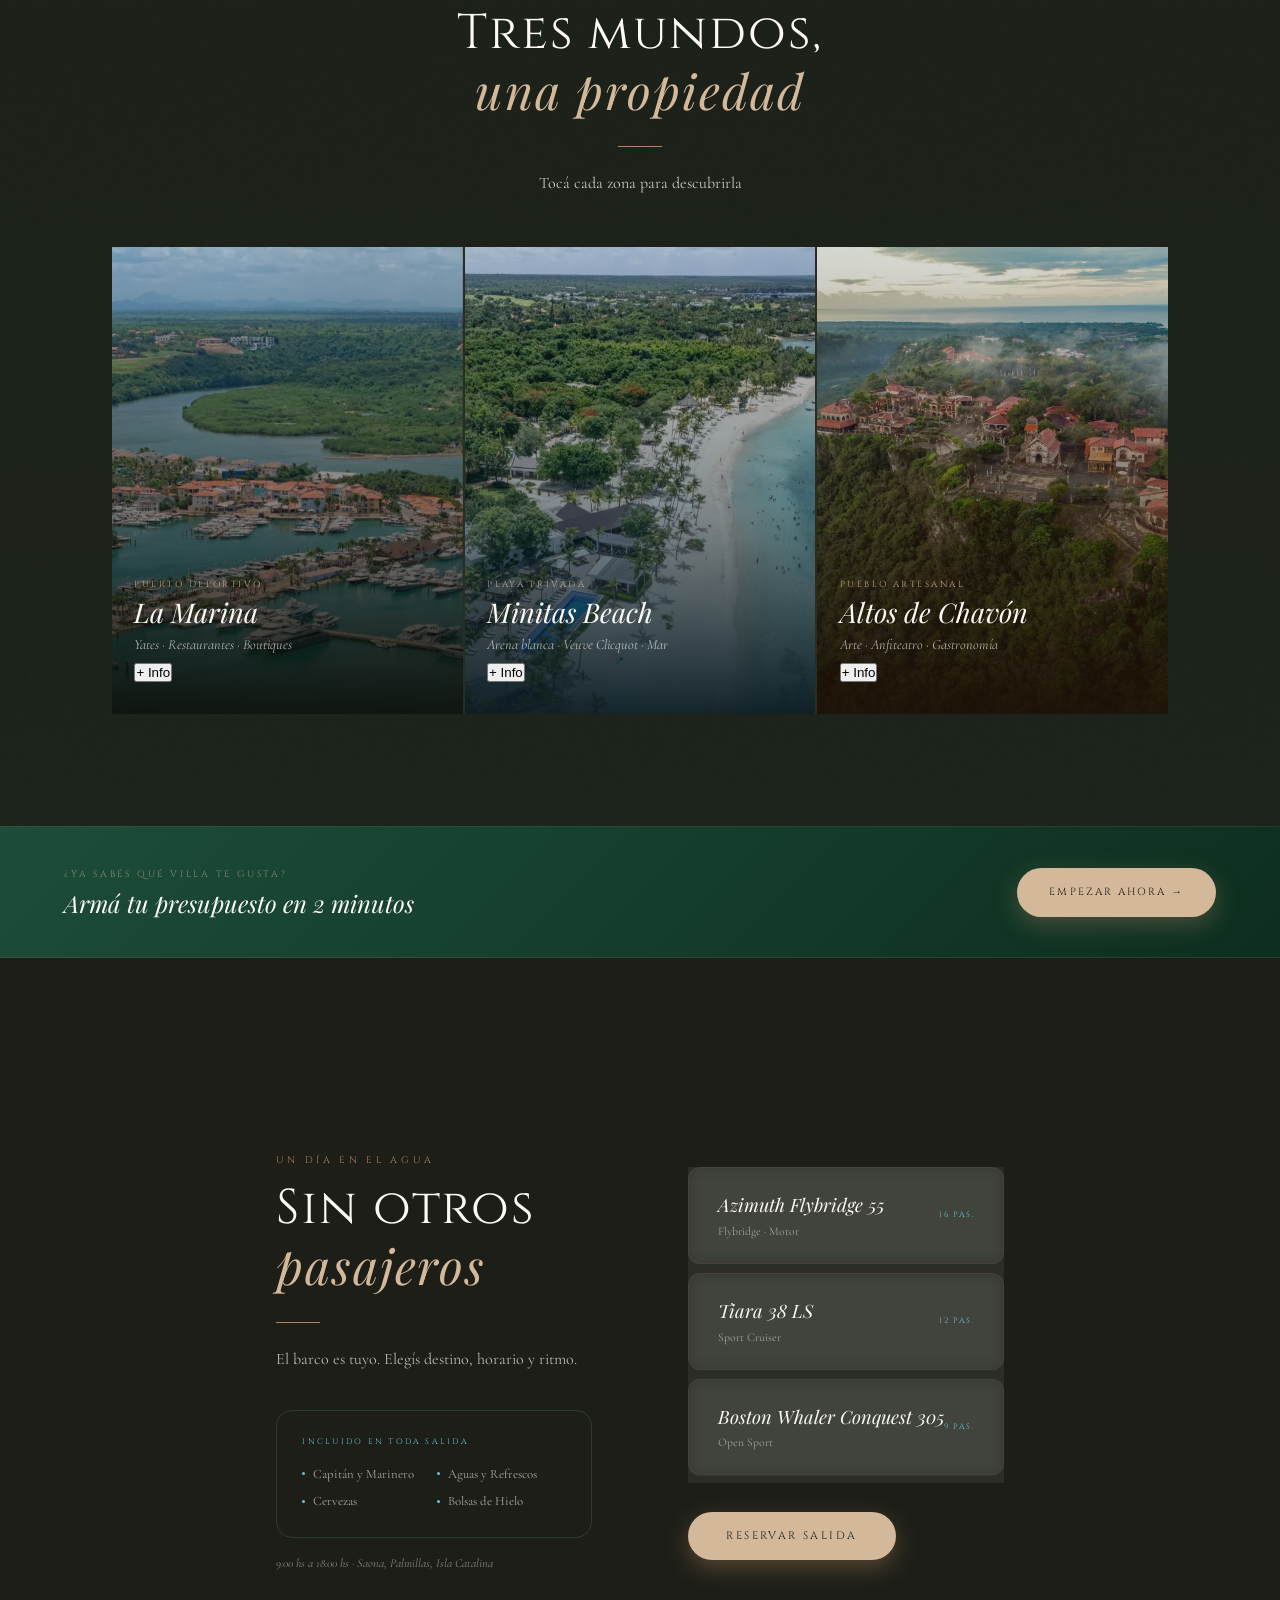
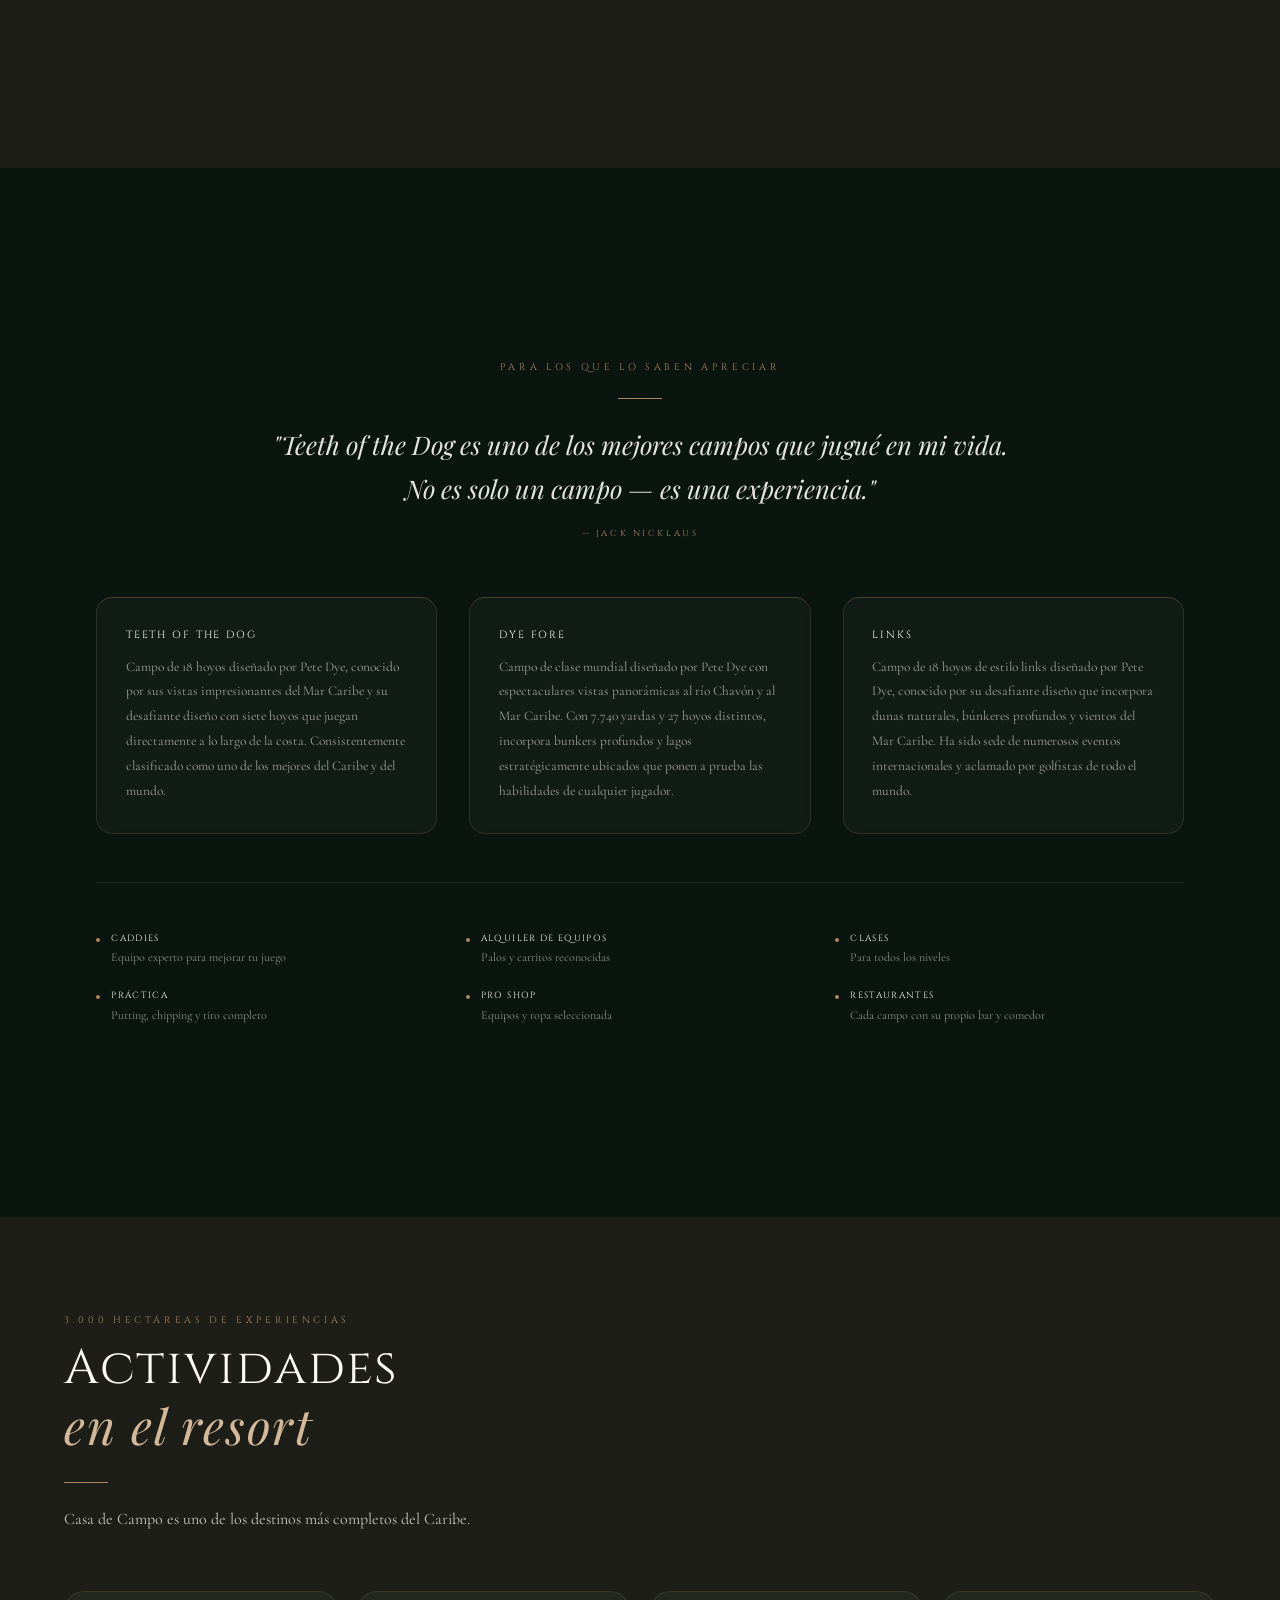
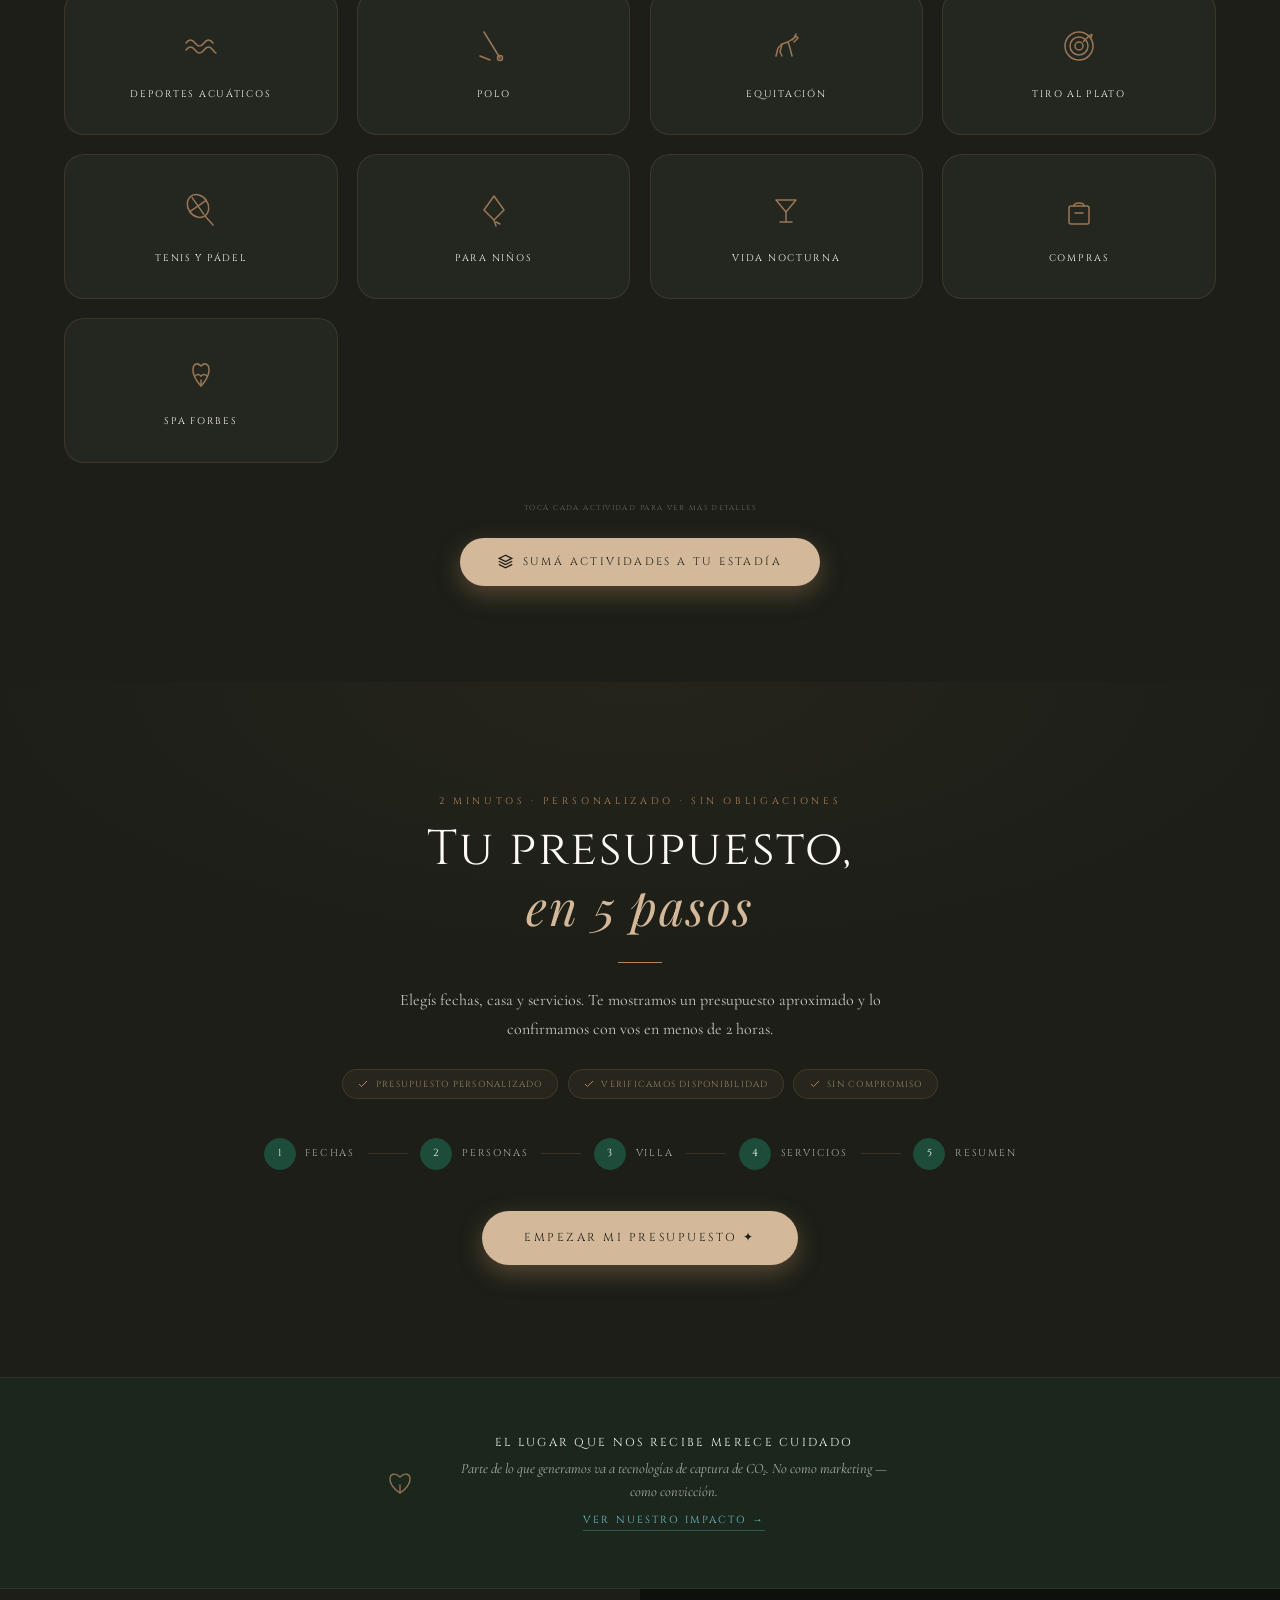
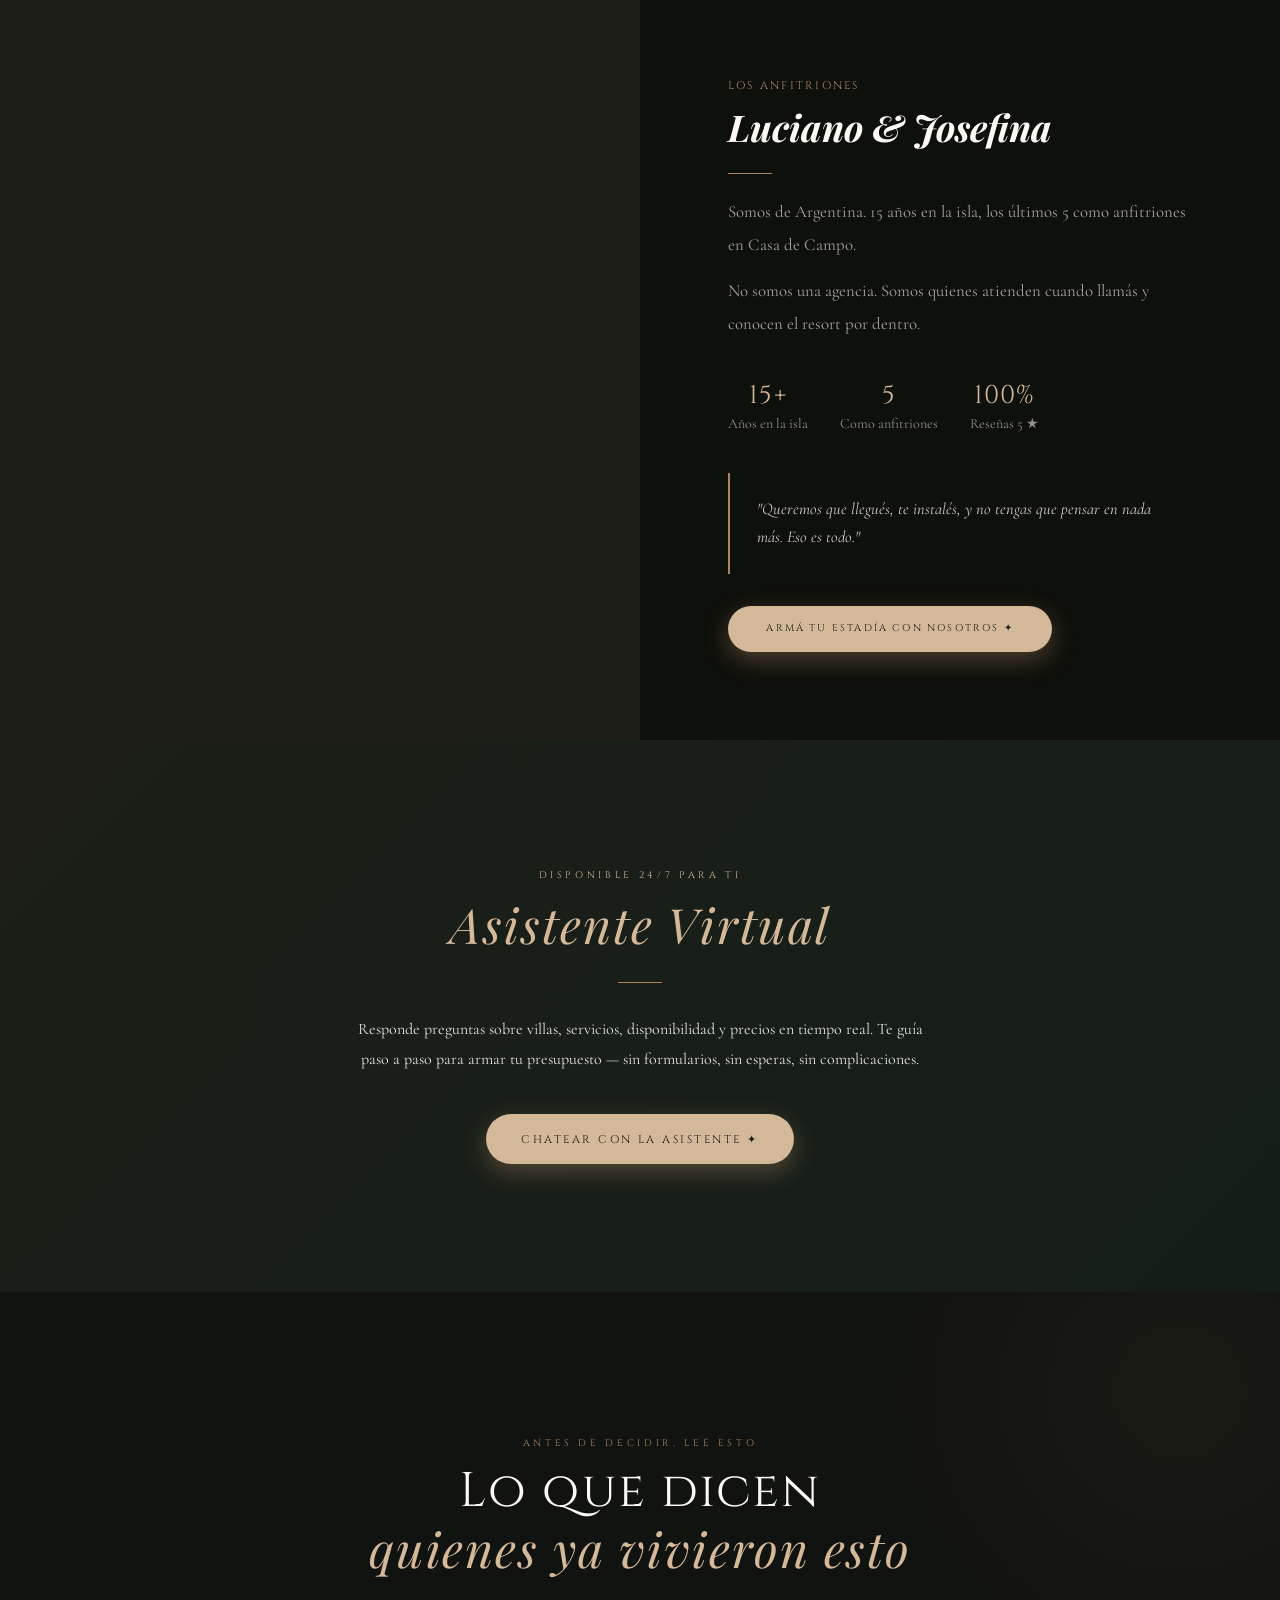
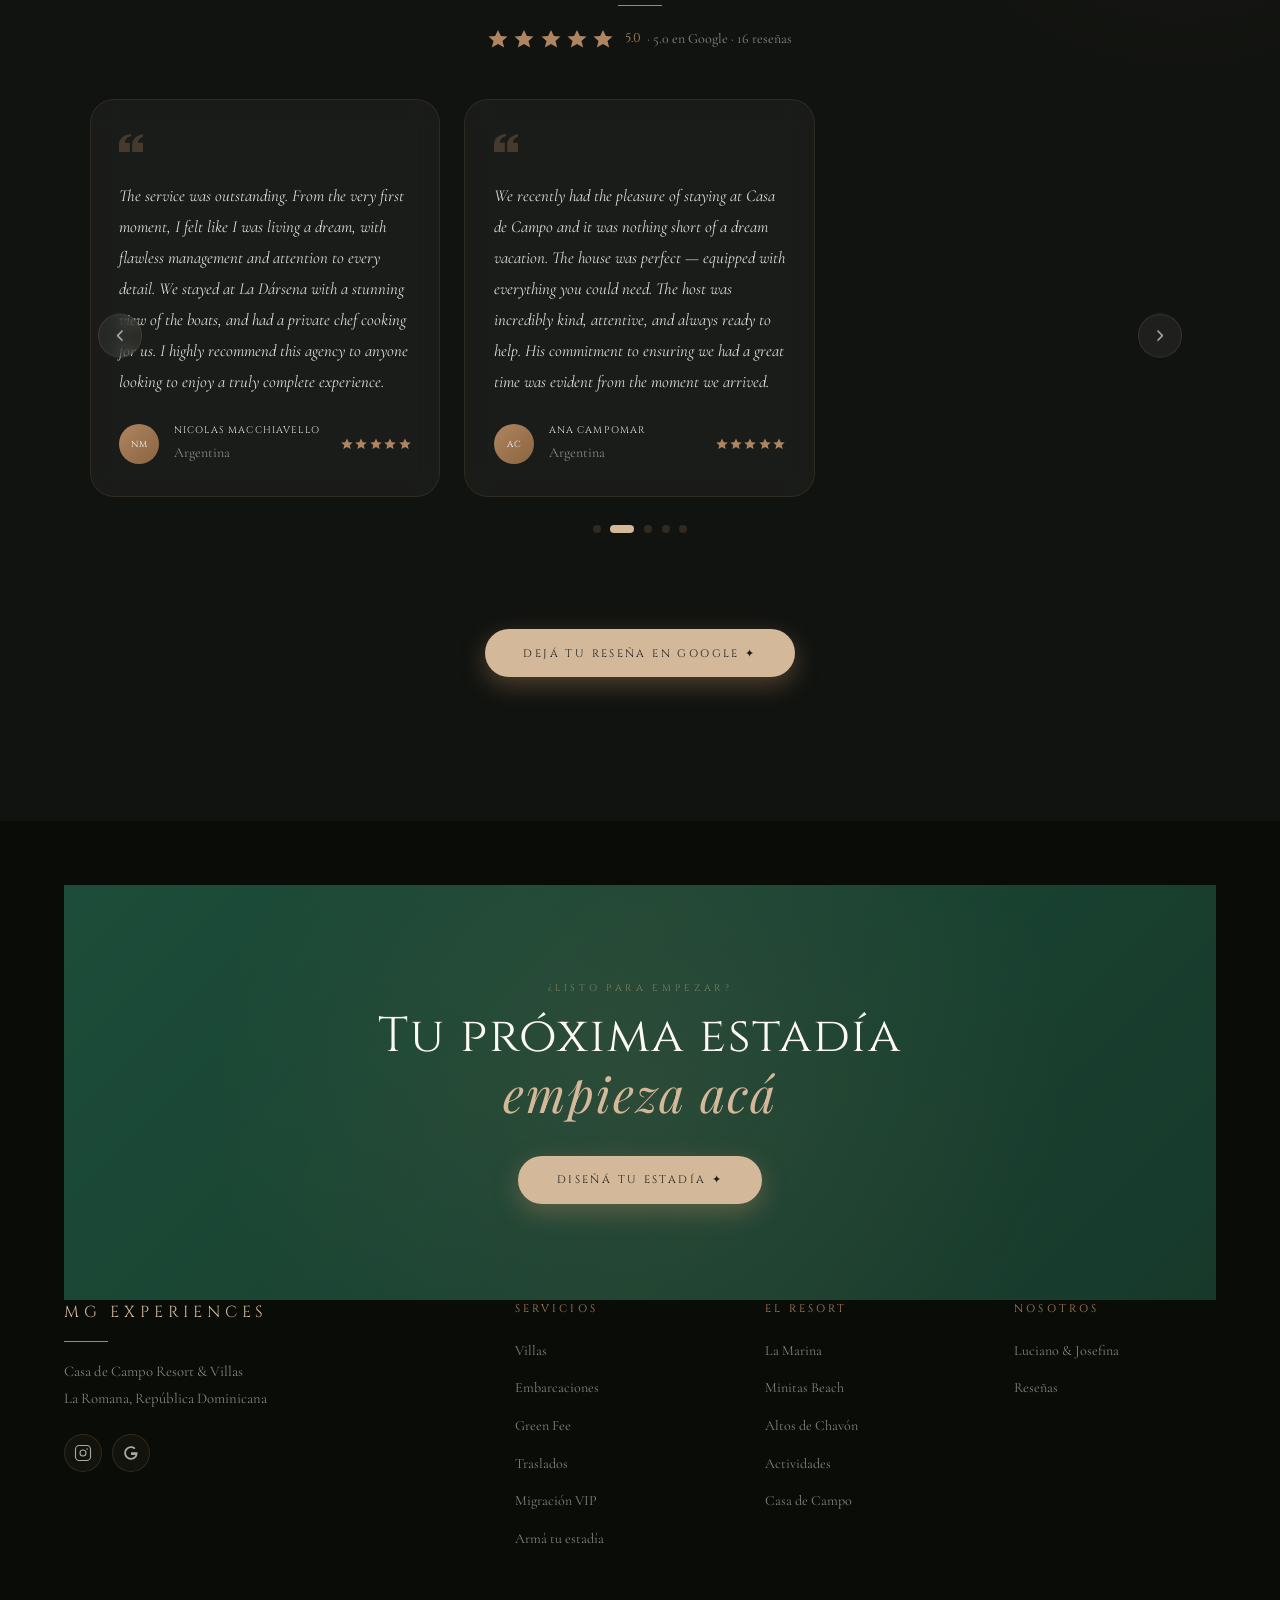
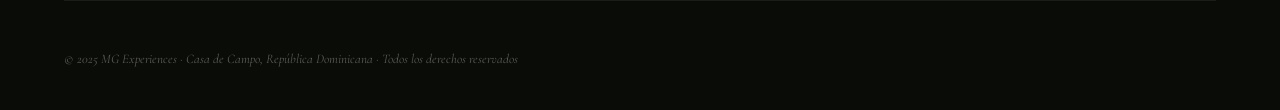
==== commit 0a32b815: "Fechas aproximadas, página más liviana y confianza en el gate - Paso 1: "Todavía no tengo fechas exa" ====
--- a/index.html
+++ b/index.html
@@ -529,7 +529,7 @@
   position:absolute;
   inset:0;
   width:100%;height:100%;
-  background:url('img/cdc-aerial.jpg') center 40%/cover no-repeat;
+  background:url('img/cdc-aerial.webp') center 40%/cover no-repeat;
   filter:brightness(.18) saturate(.7);
   pointer-events:none;
 }
@@ -2373,6 +2373,8 @@
     <div id="gateStepA">
       <div class="gate-logo">MG Experiences</div>
       <h2 class="gate-title">Para ver los precios,<br>necesitamos conocerte</h2>
+      <div class="gate-trust"><span class="stars">★★★★★</span><span>5.0 en Google · 16 reseñas · Huéspedes de 12 países</span></div>
+      <div class="gate-quote">"Todo fue muy bien planificado y con mucha flexibilidad para adaptarse a nuestras variaciones. La casa que nos recomendaron fue excelente."<small>— Pedro Morrone · reseña en Google</small></div>
       <p class="gate-sub">Dejanos tus datos y te mandamos un código por email para confirmar que sos una persona real. Sin spam. Te atendemos en español, por WhatsApp.</p>
       <form class="gate-form" onsubmit="sendCode(event)" autocomplete="on">
         <div class="gate-row">
@@ -2449,7 +2451,7 @@
 <!-- NAV -->
 <nav id="nav">
   <a href="#" class="logo">
-    <img src="[data-uri]" alt="MG Experiences" style="width:58px;height:58px;border-radius:50%;object-fit:cover">
+    <img src="img/logo.jpg" alt="MG Experiences" style="width:58px;height:58px;border-radius:50%;object-fit:cover">
     <div><span class="logo-n">MG EXPERIENCES</span><span class="logo-t">Elevate your travel experience</span></div>
   </a>
   <ul class="nlinks">
@@ -2619,7 +2621,7 @@
 
         <!-- MARINA -->
         <div class="rzc-card" onclick="openResortModal('marina')" id="marina" role="button" tabindex="0">
-          <div class="rzc-img" style="background-image:url('img/marina-aerial.jpg')"></div>
+          <div class="rzc-img" style="background-image:url('img/marina-aerial.webp')"></div>
           <div class="rzc-overlay"></div>
           <div class="rzc-info">
             <div class="rzc-cat">Puerto deportivo</div>
@@ -2635,7 +2637,7 @@
 
         <!-- MINITAS -->
         <div class="rzc-card" onclick="openResortModal('minitas')" id="minitas" role="button" tabindex="0">
-          <div class="rzc-img" style="background-image:url('img/minitas-beach.jpg')"></div>
+          <div class="rzc-img" style="background-image:url('img/minitas-beach.webp')"></div>
           <div class="rzc-overlay rzc-overlay-teal"></div>
           <div class="rzc-info">
             <div class="rzc-cat">Playa privada</div>
@@ -2651,7 +2653,7 @@
 
         <!-- CHAVÓN -->
         <div class="rzc-card" onclick="openResortModal('chavon')" id="chavon" role="button" tabindex="0">
-          <div class="rzc-img" style="background-image:url('img/chavon-aerial.jpg')"></div>
+          <div class="rzc-img" style="background-image:url('img/chavon-aerial.webp')"></div>
           <div class="rzc-overlay rzc-overlay-amber"></div>
           <div class="rzc-info">
             <div class="rzc-cat">Pueblo artesanal</div>
@@ -5618,7 +5620,7 @@
   marina: {
     label: 'Puerto deportivo',
     title: 'La Marina de Casa de Campo',
-    img: 'img/marina-wide.jpg',
+    img: 'img/marina-wide.webp',
     desc: 'La marina más exclusiva del Caribe. Yates de bandera europea, restaurantes de autor y boutiques de firmas internacionales, todo a orillas del río Chavón dentro del resort. Un lugar donde la tarde puede extenderse indefinidamente sin ninguna razón para irse.',
     highlights: [
       'Amarradero para embarcaciones de hasta 250 pies',
@@ -5637,7 +5639,7 @@
   minitas: {
     label: 'Playa privada del resort',
     title: 'Minitas Beach Club',
-    img: 'img/minitas-drone.jpg',
+    img: 'img/minitas-drone.webp',
     desc: 'Arena blanca, agua turquesa cristalina y el primer Veuve Clicquot Sun Club del Caribe. Playa de acceso exclusivo para huéspedes del resort — sin vendedores, sin multitud, sin nada que interrumpa. Solo el mar, una copa fría y el ritmo que te impongas.',
     highlights: [
       'Acceso exclusivo para huéspedes del resort',
@@ -5656,7 +5658,7 @@
   chavon: {
     label: 'Pueblo artesanal · Siglo XVI',
     title: 'Altos de Chavón',
-    img: 'img/chavon-aerial.jpg',
+    img: 'img/chavon-aerial.webp',
     desc: 'Un pueblo mediterráneo del siglo XVI construido en piedra coralina sobre un acantilado con vista al río Chavón. No es una recreación turística — es una comunidad artística viva con galerías, talleres de arte, boutiques de diseño y un anfiteatro que recibió a Frank Sinatra, Julio Iglesias y Shakira.',
     highlights: [
       'Anfiteatro para 5,000 espectadores — artistas de talla internacional',
@@ -7127,7 +7129,7 @@
 
 <!-- Floating button -->
 <button id="val-btn" onclick="openAsistente()" aria-label="Hablar con Asistente Virtual">
-  <img src="[data-uri]" alt="Valentina">
+  <img src="img/logo.jpg" alt="Valentina">
 </button>
 
 <!-- Tooltip -->
